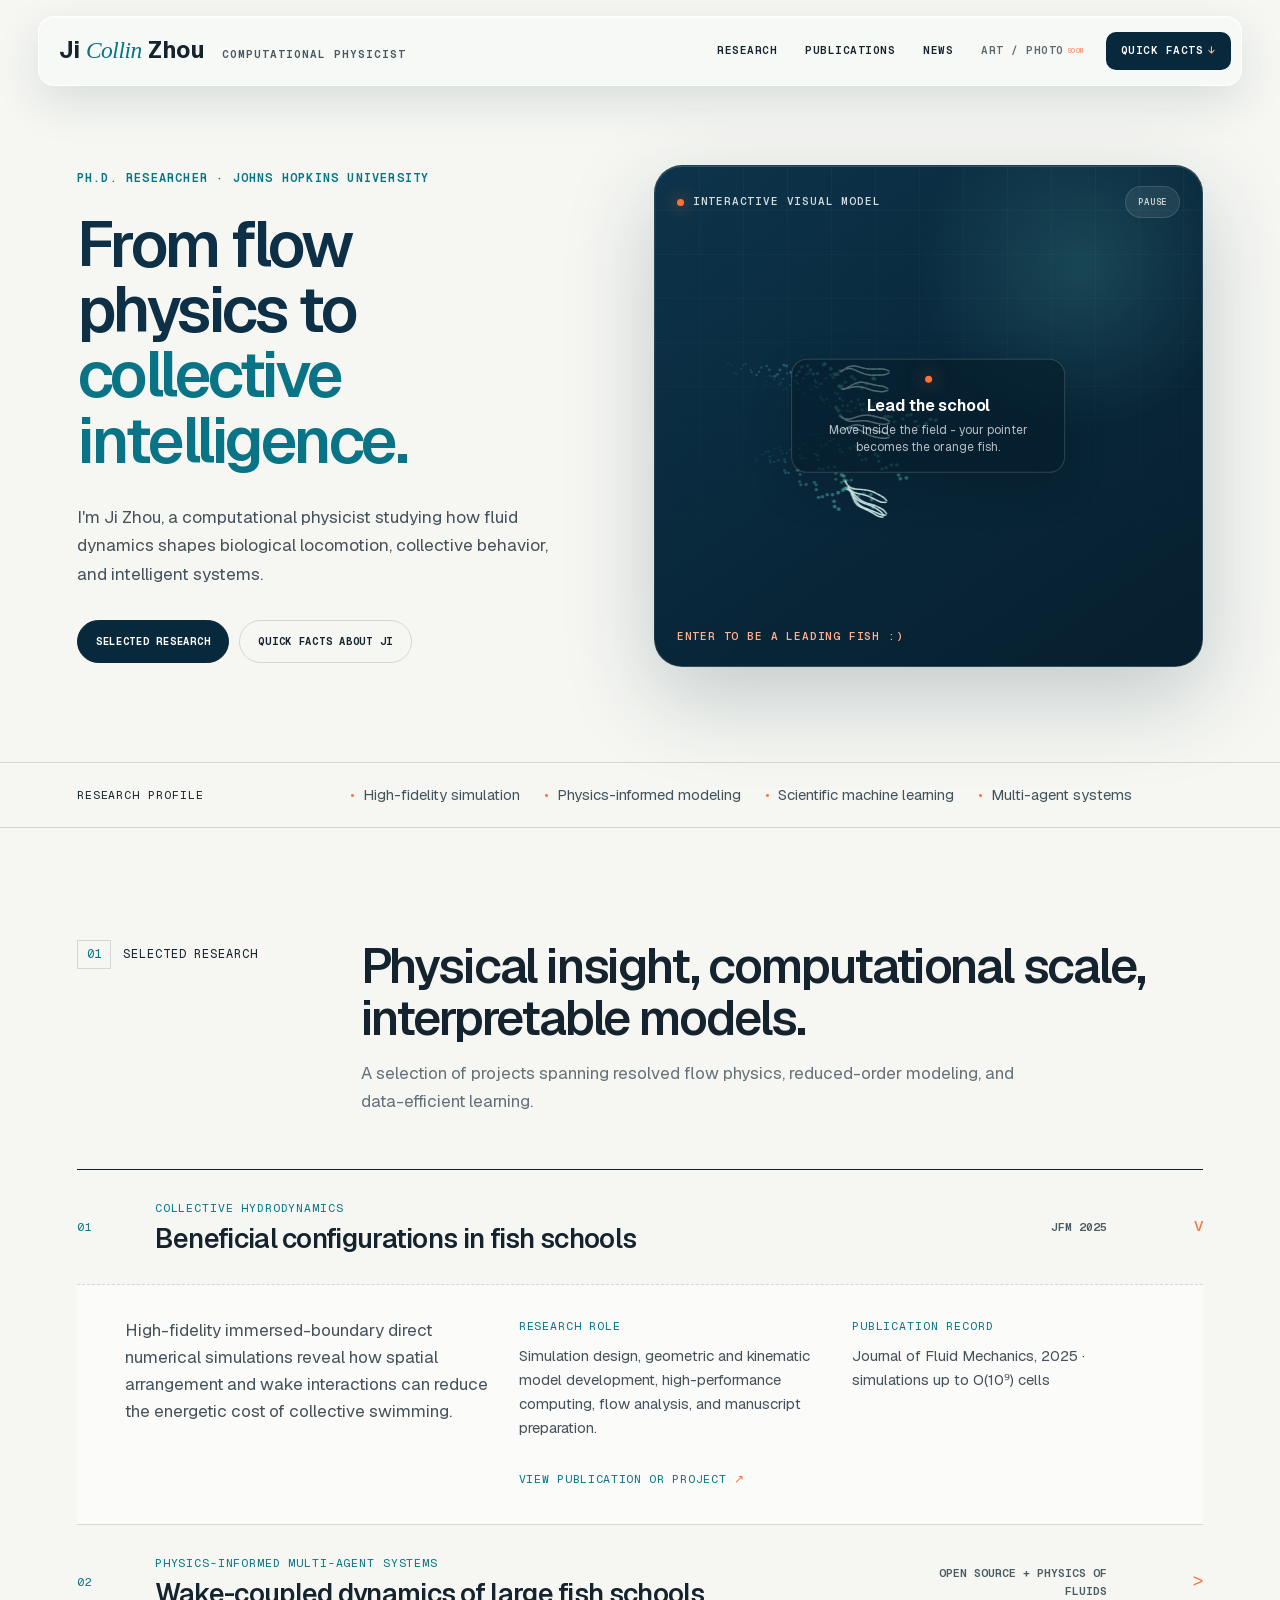
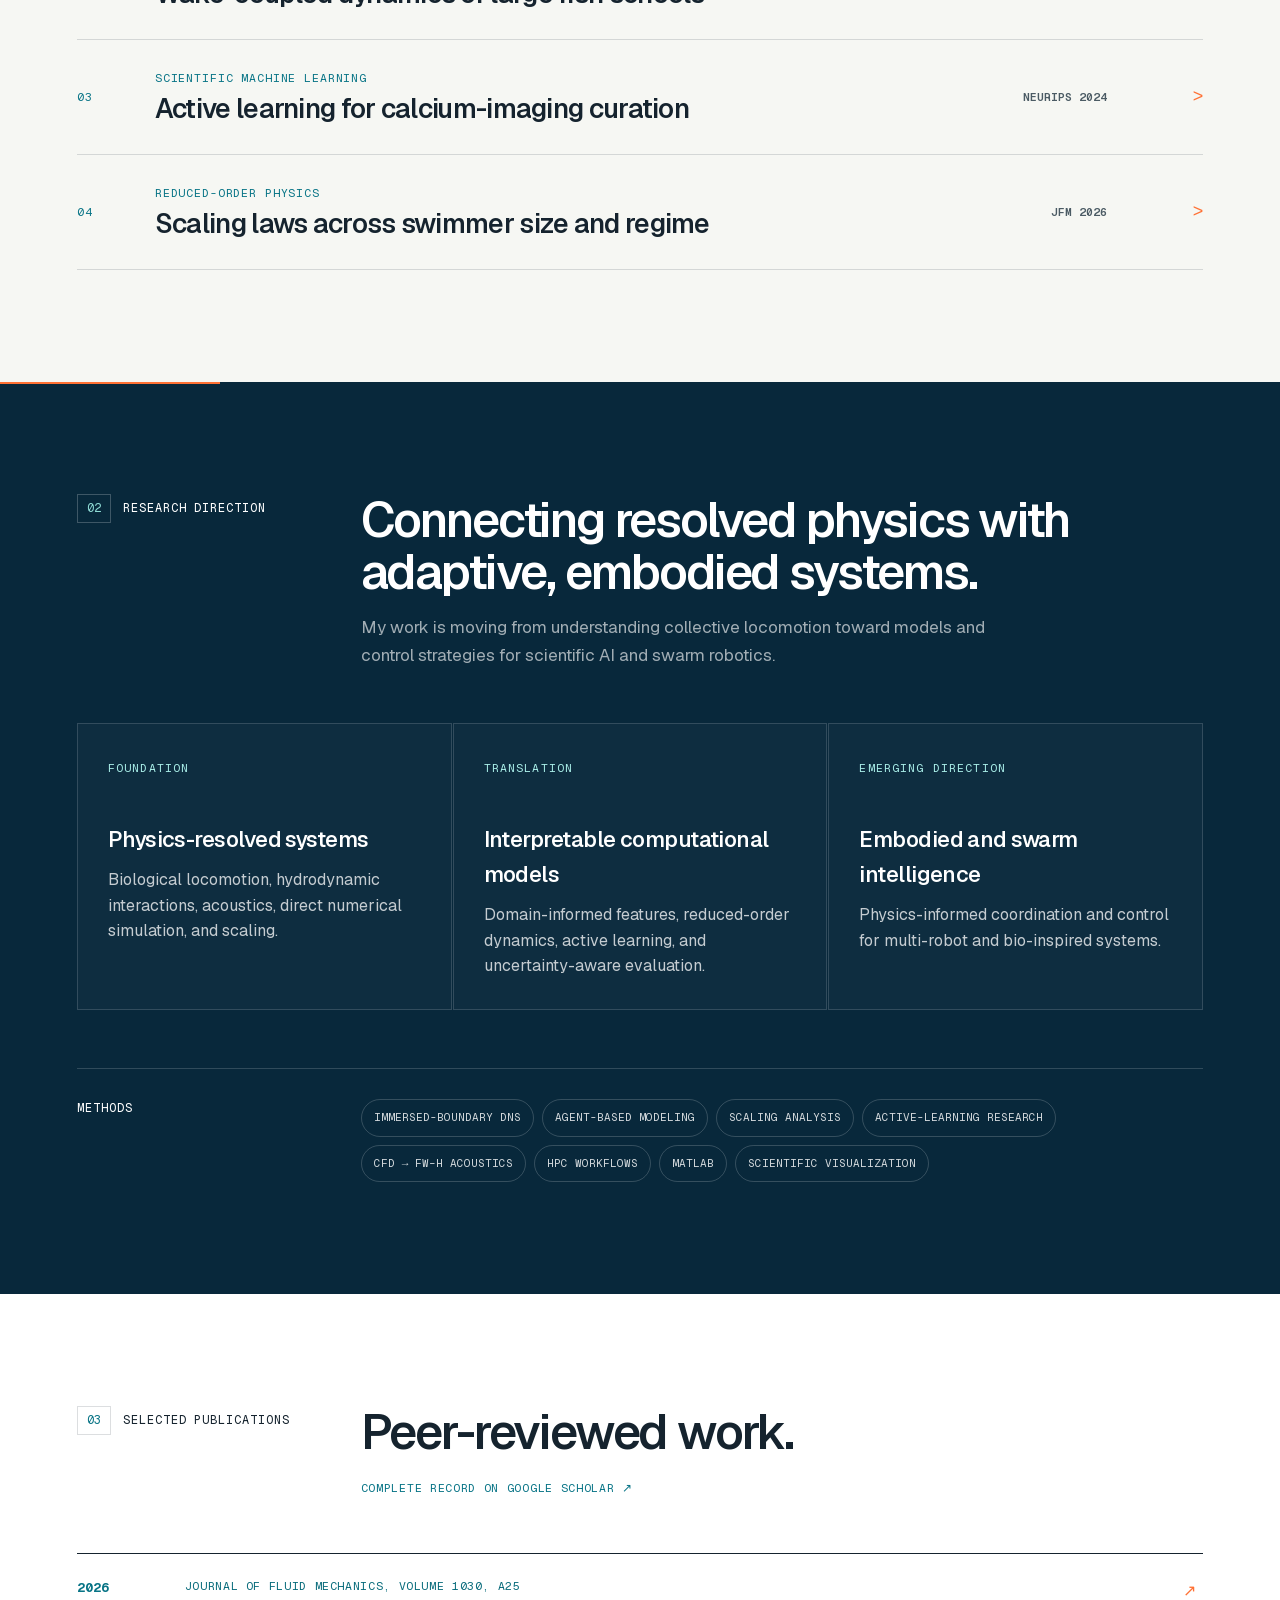
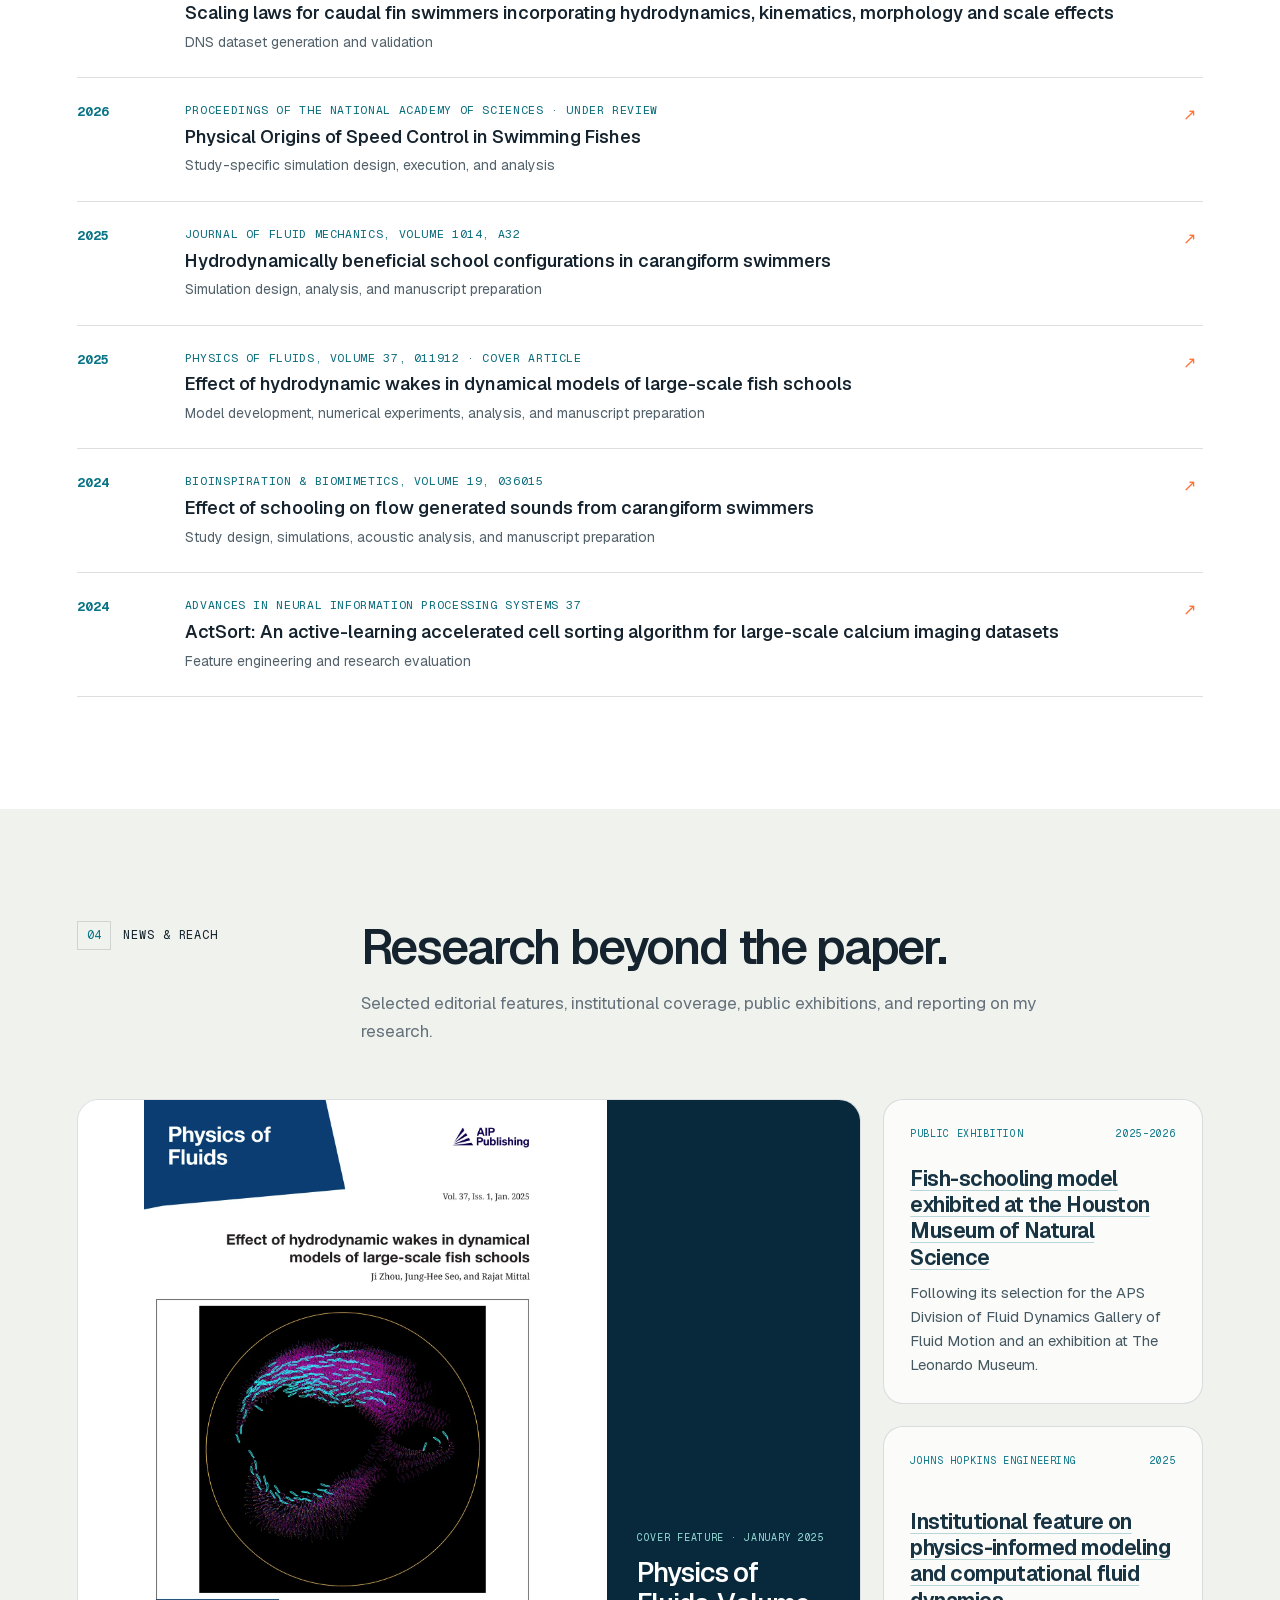
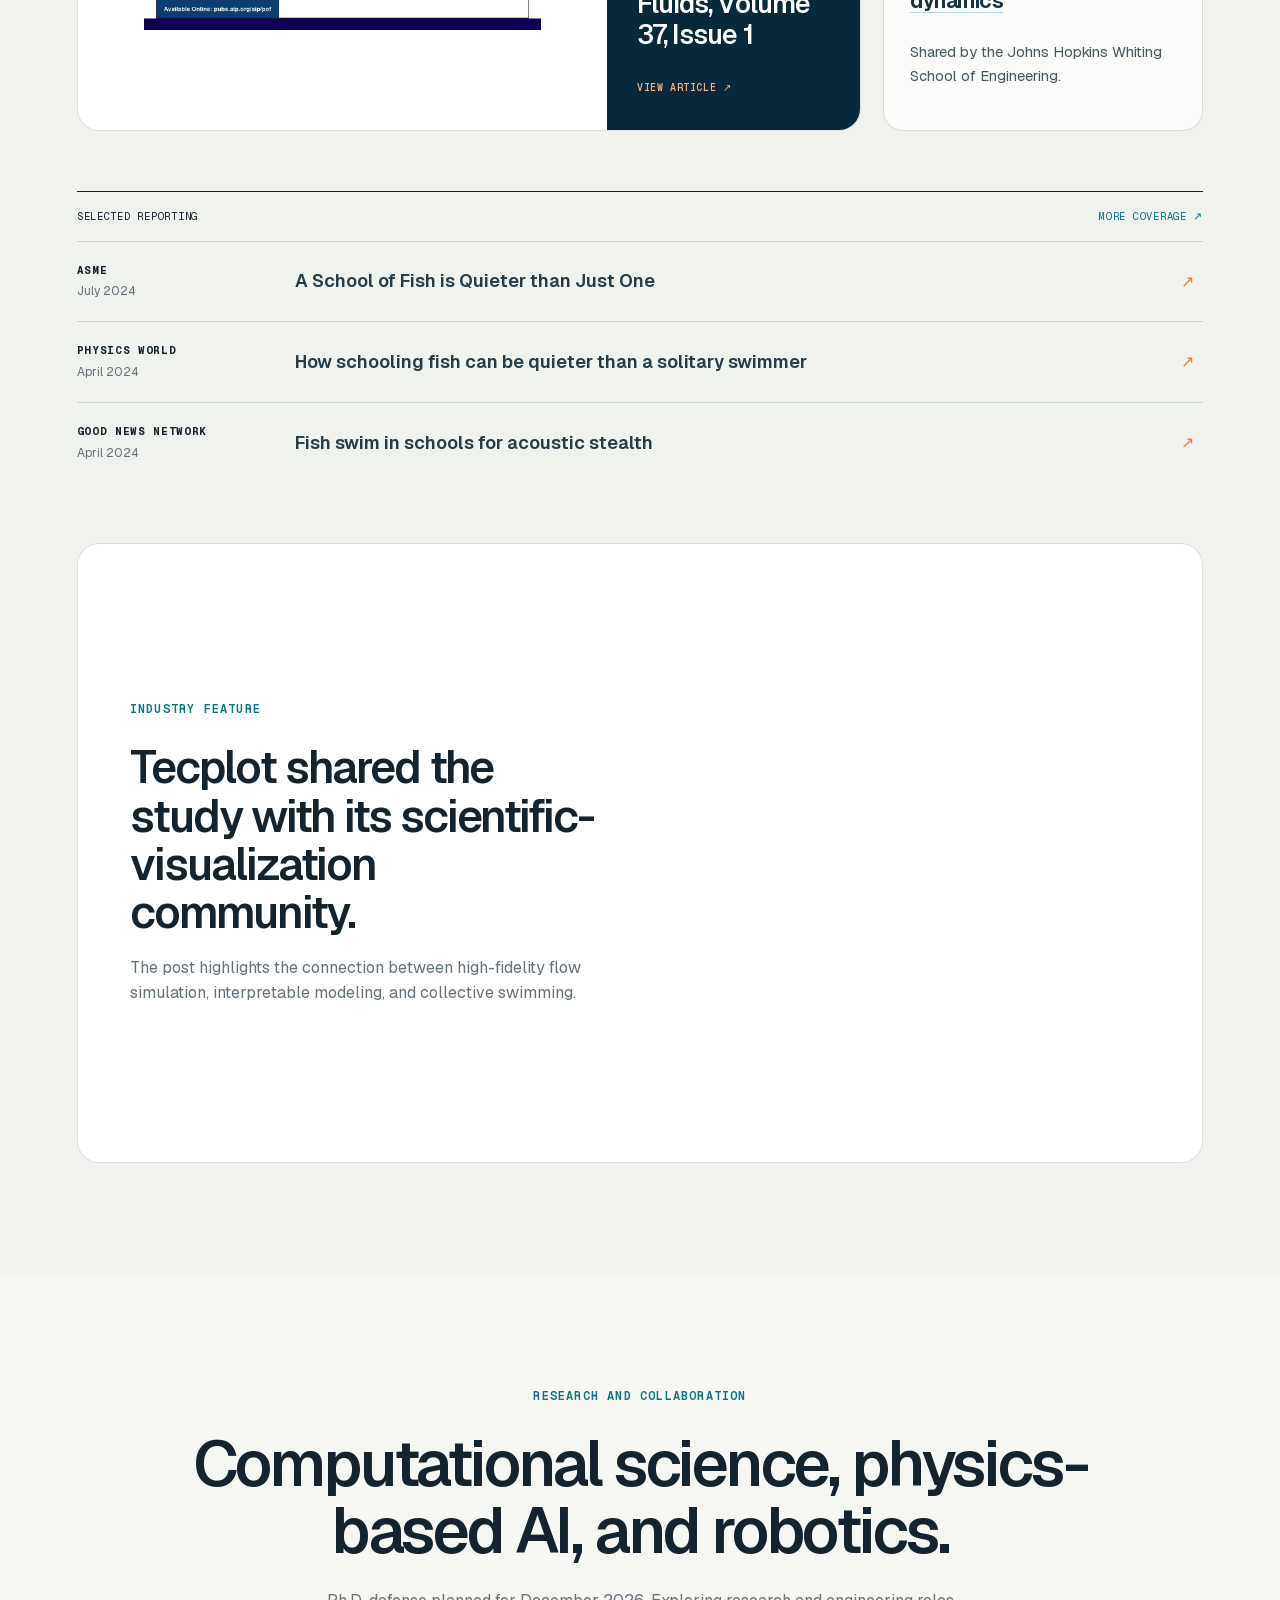
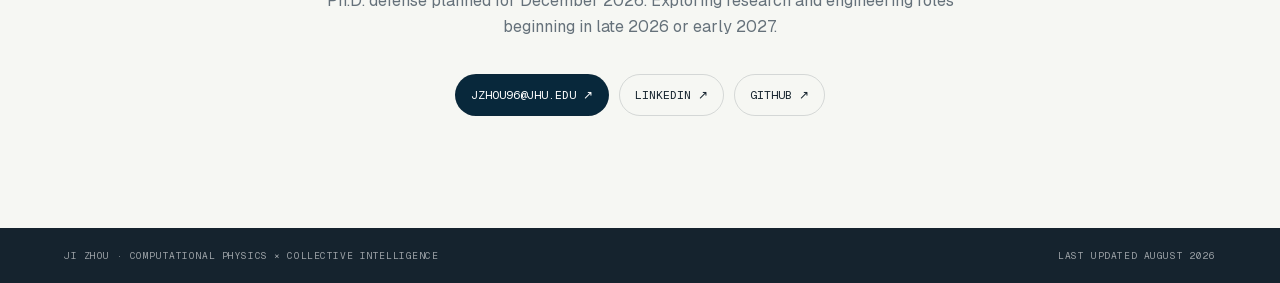
==== index.html @ f9ade31f "Publish static research website" ====
<!DOCTYPE html><html lang="en"><head><meta charSet="utf-8"/><meta name="viewport" content="width=device-width, initial-scale=1"/><link rel="stylesheet" href="/_next/static/css/index.DX-qY9UT.css" data-rsc-css-href="/_next/static/css/index.DX-qY9UT.css" data-precedence="vite-rsc/importer-resources"/><link rel="modulepreload" fetchPriority="low" href="/_next/static/chunks/index-BRrs-k7C.js"/><script src="/_next/static/chunks/rolldown-runtime-C60lm6uB.js" type="module" async=""></script><script src="/_next/static/chunks/framework-BaE7mD_r.js" type="module" async=""></script><script src="/_next/static/chunks/app-elements-Drg5O4vw.js" type="module" async=""></script><script src="/_next/static/chunks/hash-D0ldriCF.js" type="module" async=""></script><script src="/_next/static/chunks/record-BdkTR7AP.js" type="module" async=""></script><script src="/_next/static/chunks/app-rsc-cache-busting-Bpzgz-Sd.js" type="module" async=""></script><script src="/_next/static/chunks/app-rsc-render-mode-IDJu5NEE.js" type="module" async=""></script><script src="/_next/static/chunks/headers-CeAbe3am.js" type="module" async=""></script><script src="/_next/static/chunks/protocol-headers-URL33uU5.js" type="module" async=""></script><script src="/_next/static/chunks/deployment-id-DFhHa9wO.js" type="module" async=""></script><script src="/_next/static/chunks/navigation-errors-wvgRKjB-.js" type="module" async=""></script><link rel="modulepreload" href="/_next/static/chunks/layout-segment-context-BF0hE-Zw.js" crossorigin=""/><link rel="modulepreload" href="/_next/static/chunks/QuickFactsPanel-DRiKhYBn.js" crossorigin=""/><link rel="modulepreload" href="/_next/static/chunks/FishSchool-vDiCDMJ4.js" crossorigin=""/><link rel="modulepreload" href="/_next/static/chunks/ResearchProject-CUPWjPgD.js" crossorigin=""/><title>Ji Zhou — Computational Physics &amp; Physics-Based AI</title><meta name="description" content="Ji Zhou is a Johns Hopkins computational physics researcher working across high-fidelity simulation, collective intelligence, scientific AI, and bio-inspired systems."/><meta name="keywords" content="Ji Zhou,computational physics,physics-based AI,scientific machine learning,swarm robotics,collective intelligence,computational fluid dynamics"/><meta name="author" content="Ji Zhou"/><meta property="og:title" content="Ji Zhou — From Flow Physics to Collective Intelligence"/><meta property="og:description" content="High-fidelity simulation, interpretable models, and a path toward physics-based AI and swarm robotics."/><meta property="og:site_name" content="Ji Zhou"/><meta property="og:type" content="website"/><meta name="twitter:card" content="summary"/><meta name="twitter:title" content="Ji Zhou — Computational Physics &amp; Physics-Based AI"/><meta name="twitter:description" content="From flow physics to collective intelligence."/><script>Object.assign(((self[Symbol.for("vinext.navigationRuntime")]??={bootstrap:{routeManifest:null},functions:{}}).bootstrap.rsc??={rsc:[]}),{params:{},nav:{"pathname":"/","searchParams":[]}})</script><link rel="modulepreload" href="/_next/static/chunks/index-BRrs-k7C.js" />
<link rel="preload" href="/_next/static/_vinext_fonts/geist-8ac0455e797f/geist-98bbbccb.woff2" as="font" type="font/woff2" crossorigin />
<link rel="preload" href="/_next/static/_vinext_fonts/geist-mono-00e989178794/geist-mono-013b2f2f.woff2" as="font" type="font/woff2" crossorigin />
<style data-vinext-fonts>/* cyrillic-ext */
@font-face {
  font-family: 'Geist';
  font-style: normal;
  font-weight: 100 900;
  font-display: swap;
  src: url(/_next/static/_vinext_fonts/geist-8ac0455e797f/geist-ff2310f5.woff2) format('woff2');
  unicode-range: U+0460-052F, U+1C80-1C8A, U+20B4, U+2DE0-2DFF, U+A640-A69F, U+FE2E-FE2F;
}
/* cyrillic */
@font-face {
  font-family: 'Geist';
  font-style: normal;
  font-weight: 100 900;
  font-display: swap;
  src: url(/_next/static/_vinext_fonts/geist-8ac0455e797f/geist-875ccdd4.woff2) format('woff2');
  unicode-range: U+0301, U+0400-045F, U+0490-0491, U+04B0-04B1, U+2116;
}
/* vietnamese */
@font-face {
  font-family: 'Geist';
  font-style: normal;
  font-weight: 100 900;
  font-display: swap;
  src: url(/_next/static/_vinext_fonts/geist-8ac0455e797f/geist-52306abf.woff2) format('woff2');
  unicode-range: U+0102-0103, U+0110-0111, U+0128-0129, U+0168-0169, U+01A0-01A1, U+01AF-01B0, U+0300-0301, U+0303-0304, U+0308-0309, U+0323, U+0329, U+1EA0-1EF9, U+20AB;
}
/* latin-ext */
@font-face {
  font-family: 'Geist';
  font-style: normal;
  font-weight: 100 900;
  font-display: swap;
  src: url(/_next/static/_vinext_fonts/geist-8ac0455e797f/geist-001175b1.woff2) format('woff2');
  unicode-range: U+0100-02BA, U+02BD-02C5, U+02C7-02CC, U+02CE-02D7, U+02DD-02FF, U+0304, U+0308, U+0329, U+1D00-1DBF, U+1E00-1E9F, U+1EF2-1EFF, U+2020, U+20A0-20AB, U+20AD-20C0, U+2113, U+2C60-2C7F, U+A720-A7FF;
}
/* latin */
@font-face {
  font-family: 'Geist';
  font-style: normal;
  font-weight: 100 900;
  font-display: swap;
  src: url(/_next/static/_vinext_fonts/geist-8ac0455e797f/geist-98bbbccb.woff2) format('woff2');
  unicode-range: U+0000-00FF, U+0131, U+0152-0153, U+02BB-02BC, U+02C6, U+02DA, U+02DC, U+0304, U+0308, U+0329, U+2000-206F, U+20AC, U+2122, U+2191, U+2193, U+2212, U+2215, U+FEFF, U+FFFD;
}

@font-face {
  font-family: 'Geist Fallback';
  src: local("Arial");
  ascent-override: 95.94%;
  descent-override: 28.16%;
  line-gap-override: 0.00%;
  size-adjust: 104.76%;
}

.__font_geist_1x7d0xu { font-family: 'Geist', 'Geist Fallback'; font-style: normal; }

.__variable_geist_1x7d0xu { --font-sans: 'Geist', 'Geist Fallback'; }

/* cyrillic-ext */
@font-face {
  font-family: 'Geist Mono';
  font-style: normal;
  font-weight: 100 900;
  font-display: swap;
  src: url(/_next/static/_vinext_fonts/geist-mono-00e989178794/geist-mono-f6b33328.woff2) format('woff2');
  unicode-range: U+0460-052F, U+1C80-1C8A, U+20B4, U+2DE0-2DFF, U+A640-A69F, U+FE2E-FE2F;
}
/* cyrillic */
@font-face {
  font-family: 'Geist Mono';
  font-style: normal;
  font-weight: 100 900;
  font-display: swap;
  src: url(/_next/static/_vinext_fonts/geist-mono-00e989178794/geist-mono-44e03052.woff2) format('woff2');
  unicode-range: U+0301, U+0400-045F, U+0490-0491, U+04B0-04B1, U+2116;
}
/* symbols2 */
@font-face {
  font-family: 'Geist Mono';
  font-style: normal;
  font-weight: 100 900;
  font-display: swap;
  src: url(/_next/static/_vinext_fonts/geist-mono-00e989178794/geist-mono-0638449e.woff2) format('woff2');
  unicode-range: U+2000-2001, U+2004-2008, U+200A, U+23B8-23BD, U+2500-259F;
}
/* vietnamese */
@font-face {
  font-family: 'Geist Mono';
  font-style: normal;
  font-weight: 100 900;
  font-display: swap;
  src: url(/_next/static/_vinext_fonts/geist-mono-00e989178794/geist-mono-971fb274.woff2) format('woff2');
  unicode-range: U+0102-0103, U+0110-0111, U+0128-0129, U+0168-0169, U+01A0-01A1, U+01AF-01B0, U+0300-0301, U+0303-0304, U+0308-0309, U+0323, U+0329, U+1EA0-1EF9, U+20AB;
}
/* latin-ext */
@font-face {
  font-family: 'Geist Mono';
  font-style: normal;
  font-weight: 100 900;
  font-display: swap;
  src: url(/_next/static/_vinext_fonts/geist-mono-00e989178794/geist-mono-44745446.woff2) format('woff2');
  unicode-range: U+0100-02BA, U+02BD-02C5, U+02C7-02CC, U+02CE-02D7, U+02DD-02FF, U+0304, U+0308, U+0329, U+1D00-1DBF, U+1E00-1E9F, U+1EF2-1EFF, U+2020, U+20A0-20AB, U+20AD-20C0, U+2113, U+2C60-2C7F, U+A720-A7FF;
}
/* latin */
@font-face {
  font-family: 'Geist Mono';
  font-style: normal;
  font-weight: 100 900;
  font-display: swap;
  src: url(/_next/static/_vinext_fonts/geist-mono-00e989178794/geist-mono-013b2f2f.woff2) format('woff2');
  unicode-range: U+0000-00FF, U+0131, U+0152-0153, U+02BB-02BC, U+02C6, U+02DA, U+02DC, U+0304, U+0308, U+0329, U+2000-206F, U+20AC, U+2122, U+2191, U+2193, U+2212, U+2215, U+FEFF, U+FFFD;
}

@font-face {
  font-family: 'Geist Mono Fallback';
  src: local("Arial");
  ascent-override: 74.67%;
  descent-override: 21.92%;
  line-gap-override: 0.00%;
  size-adjust: 134.59%;
}

.__font_geist_mono_0f4jdpq { font-family: 'Geist Mono', 'Geist Mono Fallback'; font-style: normal; }

.__variable_geist_mono_0f4jdpq { --font-mono: 'Geist Mono', 'Geist Mono Fallback'; }
</style>
</head><body class="__variable_geist_1x7d0xu __variable_geist_mono_0f4jdpq"><script type="application/ld+json">{"@context":"https://schema.org","@type":"Person","name":"Ji Zhou","alternateName":"Collin Zhou","jobTitle":"Computational Physics Researcher","affiliation":{"@type":"Organization","name":"Johns Hopkins University"},"url":"https://jicollinzhou.com","sameAs":["https://scholar.google.com/citations?user=ZHZzN04AAAAJ&hl=en","https://linkedin.com/in/jizhou-fluid","https://github.com/jizhou-github"]}</script><header class="site-header glass"><a class="identity" href="#top" aria-label="Ji Zhou, home"><strong>Ji <em>Collin</em> Zhou</strong><span>Computational physicist</span></a><nav aria-label="Primary navigation"><a href="#research">Research</a><a href="#publications">Publications</a><a href="#news">News</a><button class="art-link" type="button" disabled="" title="Art and photography gallery coming later">Art / Photo <small>Soon</small></button><button class="view-link" type="button" aria-controls="quick-profile">Quick facts <span aria-hidden="true">↓</span></button></nav></header><main id="top" class="main-view"><section class="hero" aria-labelledby="hero-title"><div class="hero-copy"><p class="eyebrow">Ph.D. researcher · Johns Hopkins University</p><h1 id="hero-title">From flow physics to <span>collective intelligence.</span></h1><p class="hero-deck">I&#x27;m Ji Zhou, a computational physicist studying how fluid dynamics shapes biological locomotion, collective behavior, and intelligent systems.</p><div class="hero-actions"><a class="button button-primary" href="#research">Selected research</a><button class="button" type="button" aria-controls="quick-profile">Quick facts about Ji</button></div></div><div class="school-model"><div class="model-bar"><span><i></i> Interactive visual model</span><button type="button" aria-pressed="false">Pause</button></div><div class="model-instruction" aria-hidden="true"><strong>Lead the school</strong><span>Move inside the field - your pointer becomes the orange fish.</span></div><canvas aria-label="A lightweight interactive school of fish. Move the pointer inside the field to become the orange leading fish." role="img"></canvas><div class="model-caption"><span>Enter to be a leading fish :)</span></div></div></section><section class="quick-profile" id="quick-profile" aria-hidden="true"><div class="quick-profile-reveal"><div class="quick-profile-inner"><header class="quick-profile-header"><div><p class="eyebrow">Quick facts about me</p><h2>Ji <span>Collin</span> Zhou</h2><p>Computational physicist working across fluid dynamics, collective behavior, and physics-based AI.</p></div><div class="quick-profile-actions"><a href="/Ji_Collin_Zhou_Research_Profile.pdf" download="">Download PDF</a><button type="button">Share PDF</button><button class="quick-profile-close" type="button" aria-label="Close quick facts">Close</button></div></header><div class="quick-profile-grid"><dl class="quick-profile-facts"><div><dt>Current</dt><dd>Ph.D. Candidate, Mechanical Engineering<br/>Johns Hopkins University</dd></div><div><dt>Defense</dt><dd>Planned December 2026</dd></div><div><dt>Focus</dt><dd>Physics-based AI, collective intelligence, and bio-inspired systems</dd></div><div><dt>Contact</dt><dd><a href="mailto:jzhou96@jhu.edu">jzhou96@jhu.edu</a></dd></div></dl><div class="quick-profile-summary"><p>My research uses high-fidelity simulation and interpretable computational models to study biological locomotion and collective dynamics. I am translating that foundation toward scientific machine learning, embodied intelligence, and swarm robotics.</p><div class="quick-profile-capabilities"><span>Immersed-boundary DNS</span><span>Agent-based systems</span><span>Scientific ML</span><span>HPC workflows</span></div></div></div><div class="quick-profile-work" aria-label="Selected work"><article><time>2026</time><div><small>Journal of Fluid Mechanics</small><strong>Scaling laws for caudal fin swimmers</strong><p>DNS dataset spanning Reynolds numbers 5,000-100,000.</p></div></article><article><time>2025</time><div><small>Journal of Fluid Mechanics</small><strong>Hydrodynamically beneficial school configurations in carangiform swimmers</strong><p>Simulation design, computational analysis, and manuscript preparation.</p></div></article><article><time>2025</time><div><small>Physics of Fluids - cover article</small><strong>Effect of hydrodynamic wakes in dynamical models of large-scale fish schools</strong><p>Wake-coupled model development, numerical experiments, and analysis.</p></div></article><article><time>2024</time><div><small>NeurIPS</small><strong>ActSort: An active-learning accelerated cell sorting algorithm</strong><p>Domain-informed features, data curation, benchmarking, and evaluation.</p></div></article></div></div></div></section><section class="research-context" aria-label="Research profile"><p>Research profile</p><div><span>High-fidelity simulation</span><span>Physics-informed modeling</span><span>Scientific machine learning</span><span>Multi-agent systems</span></div></section><section class="section research" id="research"><div class="section-heading"><div><span class="section-index">01</span><p>Selected research</p></div><div><h2>Physical insight, computational scale, interpretable models.</h2><p>A selection of projects spanning resolved flow physics, reduced-order modeling, and data-efficient learning.</p></div></div><div class="project-list"><article class="project is-open"><button class="project-summary-button" type="button" aria-expanded="true" aria-controls="project-01"><span class="project-index">01</span><span class="project-heading"><small>Collective hydrodynamics</small><strong>Beneficial configurations in fish schools</strong></span><span class="project-label">JFM 2025</span><span class="project-toggle" aria-hidden="true"><i class="toggle-closed">&gt;</i><i class="toggle-open">v</i></span></button><div class="project-detail-shell" id="project-01" aria-hidden="false"><div><div class="project-detail"><p class="project-summary">High-fidelity immersed-boundary direct numerical simulations reveal how spatial arrangement and wake interactions can reduce the energetic cost of collective swimming.</p><div><small>Research role</small><p>Simulation design, geometric and kinematic model development, high-performance computing, flow analysis, and manuscript preparation.</p></div><div><small>Publication record</small><p>Journal of Fluid Mechanics, 2025 · simulations up to O(10⁹) cells</p></div><a href="https://www.cambridge.org/core/journals/journal-of-fluid-mechanics/article/hydrodynamically-beneficial-school-configurations-in-carangiform-swimmers-insights-from-a-flowphysics-informed-model/DED9E58228E191FD7AB9C50BA3077A70" target="_blank" rel="noreferrer">View publication or project <span>↗</span></a></div></div></div></article><article class="project"><button class="project-summary-button" type="button" aria-expanded="false" aria-controls="project-02"><span class="project-index">02</span><span class="project-heading"><small>Physics-informed multi-agent systems</small><strong>Wake-coupled dynamics of large fish schools</strong></span><span class="project-label">Open source + Physics of Fluids</span><span class="project-toggle" aria-hidden="true"><i class="toggle-closed">&gt;</i><i class="toggle-open">v</i></span></button><div class="project-detail-shell" id="project-02" aria-hidden="true"><div><div class="project-detail"><p class="project-summary">An open-source model combines social interaction rules with computational-fluid-dynamics-derived wake physics to study emergent organization at scale.</p><div><small>Research role</small><p>Model formulation, implementation, numerical experiments, parameter analysis, scientific visualization, and manuscript preparation.</p></div><div><small>Publication record</small><p>Physics of Fluids, 2025 · open-source MATLAB implementation</p></div><a href="https://github.com/jizhou-github/wakeSchool" target="_blank" rel="noreferrer">View publication or project <span>↗</span></a></div></div></div></article><article class="project"><button class="project-summary-button" type="button" aria-expanded="false" aria-controls="project-03"><span class="project-index">03</span><span class="project-heading"><small>Scientific machine learning</small><strong>Active learning for calcium-imaging curation</strong></span><span class="project-label">NeurIPS 2024</span><span class="project-toggle" aria-hidden="true"><i class="toggle-closed">&gt;</i><i class="toggle-open">v</i></span></button><div class="project-detail-shell" id="project-03" aria-hidden="true"><div><div class="project-detail"><p class="project-summary">ActSort directs expert attention to uncertain cell candidates, reducing manual review while retaining reliable large-scale calcium-imaging analysis.</p><div><small>Research role</small><p>Domain-informed feature design, dataset curation, benchmarking, evaluation, and interdisciplinary interpretation.</p></div><div><small>Publication record</small><p>Advances in Neural Information Processing Systems, 2024</p></div><a href="https://proceedings.neurips.cc/paper_files/paper/2024/hash/90080022263cddafddd4a0726f1fb186-Abstract-Conference.html" target="_blank" rel="noreferrer">View publication or project <span>↗</span></a></div></div></div></article><article class="project"><button class="project-summary-button" type="button" aria-expanded="false" aria-controls="project-04"><span class="project-index">04</span><span class="project-heading"><small>Reduced-order physics</small><strong>Scaling laws across swimmer size and regime</strong></span><span class="project-label">JFM 2026</span><span class="project-toggle" aria-hidden="true"><i class="toggle-closed">&gt;</i><i class="toggle-open">v</i></span></button><div class="project-detail-shell" id="project-04" aria-hidden="true"><div><div class="project-detail"><p class="project-summary">A parametric direct-numerical-simulation dataset connects hydrodynamics, kinematics, morphology, and scale to swimming performance.</p><div><small>Research role</small><p>Dataset generation, high-performance simulation campaigns, and validation of compact relations for thrust, power, efficiency, and speed.</p></div><div><small>Publication record</small><p>Journal of Fluid Mechanics, 2026 · Reynolds number 5,000–100,000</p></div><a href="https://arxiv.org/abs/2507.11665" target="_blank" rel="noreferrer">View publication or project <span>↗</span></a></div></div></div></article></div></section><section class="section direction" id="direction"><div class="section-heading light"><div><span class="section-index">02</span><p>Research direction</p></div><div><h2>Connecting resolved physics with adaptive, embodied systems.</h2><p>My work is moving from understanding collective locomotion toward models and control strategies for scientific AI and swarm robotics.</p></div></div><div class="trajectory" aria-label="Research trajectory"><article><span>FOUNDATION</span><h3>Physics-resolved systems</h3><p>Biological locomotion, hydrodynamic interactions, acoustics, direct numerical simulation, and scaling.</p></article><article><span>TRANSLATION</span><h3>Interpretable computational models</h3><p>Domain-informed features, reduced-order dynamics, active learning, and uncertainty-aware evaluation.</p></article><article><span>EMERGING DIRECTION</span><h3>Embodied and swarm intelligence</h3><p>Physics-informed coordination and control for multi-robot and bio-inspired systems.</p></article></div><div class="methods"><p>Methods</p><div><span>Immersed-boundary DNS</span><span>Agent-based modeling</span><span>Scaling analysis</span><span>Active-learning research</span><span>CFD → FW–H acoustics</span><span>HPC workflows</span><span>MATLAB</span><span>Scientific visualization</span></div></div></section><section class="section publications" id="publications"><div class="section-heading"><div><span class="section-index">03</span><p>Selected publications</p></div><div><h2>Peer-reviewed work.</h2><a class="text-link" href="https://scholar.google.com/citations?user=ZHZzN04AAAAJ&amp;hl=en" target="_blank" rel="noreferrer">Complete record on Google Scholar ↗</a></div></div><div class="publication-list"><a href="https://arxiv.org/abs/2507.11665" target="_blank" rel="noreferrer" class="publication-row"><strong>2026</strong><span><small>Journal of Fluid Mechanics, Volume 1030, A25</small><b>Scaling laws for caudal fin swimmers incorporating hydrodynamics, kinematics, morphology and scale effects</b><em>DNS dataset generation and validation</em></span><i>↗</i></a><a href="https://scholar.google.com/citations?user=ZHZzN04AAAAJ&amp;hl=en" target="_blank" rel="noreferrer" class="publication-row"><strong>2026</strong><span><small>Proceedings of the National Academy of Sciences · under review</small><b>Physical Origins of Speed Control in Swimming Fishes</b><em>Study-specific simulation design, execution, and analysis</em></span><i>↗</i></a><a href="https://www.cambridge.org/core/journals/journal-of-fluid-mechanics/article/hydrodynamically-beneficial-school-configurations-in-carangiform-swimmers-insights-from-a-flowphysics-informed-model/DED9E58228E191FD7AB9C50BA3077A70" target="_blank" rel="noreferrer" class="publication-row"><strong>2025</strong><span><small>Journal of Fluid Mechanics, Volume 1014, A32</small><b>Hydrodynamically beneficial school configurations in carangiform swimmers</b><em>Simulation design, analysis, and manuscript preparation</em></span><i>↗</i></a><a href="https://doi.org/10.1063/5.0250013" target="_blank" rel="noreferrer" class="publication-row"><strong>2025</strong><span><small>Physics of Fluids, Volume 37, 011912 · cover article</small><b>Effect of hydrodynamic wakes in dynamical models of large-scale fish schools</b><em>Model development, numerical experiments, analysis, and manuscript preparation</em></span><i>↗</i></a><a href="https://iopscience.iop.org/article/10.1088/1748-3190/ad3a4e" target="_blank" rel="noreferrer" class="publication-row"><strong>2024</strong><span><small>Bioinspiration &amp; Biomimetics, Volume 19, 036015</small><b>Effect of schooling on flow generated sounds from carangiform swimmers</b><em>Study design, simulations, acoustic analysis, and manuscript preparation</em></span><i>↗</i></a><a href="https://proceedings.neurips.cc/paper_files/paper/2024/hash/90080022263cddafddd4a0726f1fb186-Abstract-Conference.html" target="_blank" rel="noreferrer" class="publication-row"><strong>2024</strong><span><small>Advances in Neural Information Processing Systems 37</small><b>ActSort: An active-learning accelerated cell sorting algorithm for large-scale calcium imaging datasets</b><em>Feature engineering and research evaluation</em></span><i>↗</i></a></div></section><section class="section news" id="news"><div class="section-heading"><div><span class="section-index">04</span><p>News &amp; reach</p></div><div><h2>Research beyond the paper.</h2><p>Selected editorial features, institutional coverage, public exhibitions, and reporting on my research.</p></div></div><div class="news-grid"><a class="cover-feature" href="https://doi.org/10.1063/5.0250013" target="_blank" rel="noreferrer"><img src="/pof-cover-2025.webp" alt="Physics of Fluids January 2025 cover featuring Ji Zhou&#x27;s fish-schooling model" loading="lazy"/><span><small>Cover feature · January 2025</small><strong>Physics of Fluids, Volume 37, Issue 1</strong><b>View article ↗</b></span></a><div class="news-stories"><a href="https://www.linkedin.com/posts/jizhou-fluid_im-happy-to-share-a-small-milestone-from-activity-7399655023321849856-MBOy" target="_blank" rel="noreferrer"><span>Public exhibition</span><time>2025–2026</time><h3>Fish-schooling model exhibited at the Houston Museum of Natural Science</h3><p>Following its selection for the APS Division of Fluid Dynamics Gallery of Fluid Motion and an exhibition at The Leonardo Museum.</p></a><a href="https://www.linkedin.com/posts/johns-hopkins-whiting-school-of-engineering_geometricdeeplearning-computationalfluiddynamics-ugcPost-7393757505010700288-PQYP" target="_blank" rel="noreferrer"><span>Johns Hopkins Engineering</span><time>2025</time><h3>Institutional feature on physics-informed modeling and computational fluid dynamics</h3><p>Shared by the Johns Hopkins Whiting School of Engineering.</p></a></div></div><div class="coverage-list" aria-label="Selected press coverage"><div class="coverage-label"><span>Selected reporting</span><a href="https://iop.altmetric.com/details/161775049/news" target="_blank" rel="noreferrer">More coverage ↗</a></div><a href="https://www.asme.org/topics-resources/content/a-school-of-fish-is-quieter-than-just-one" target="_blank" rel="noreferrer"><span><b>ASME</b><time>July 2024</time></span><strong>A School of Fish is Quieter than Just One</strong><i>↗</i></a><a href="https://physicsworld.com/a/how-schooling-fish-can-be-quieter-than-a-solitary-swimmer/" target="_blank" rel="noreferrer"><span><b>Physics World</b><time>April 2024</time></span><strong>How schooling fish can be quieter than a solitary swimmer</strong><i>↗</i></a><a href="https://www.goodnewsnetwork.org/fish-swim-in-schools-for-stealth-as-100-fish-make-less-noise-than-an-individual-swimming-alone/" target="_blank" rel="noreferrer"><span><b>Good News Network</b><time>April 2024</time></span><strong>Fish swim in schools for acoustic stealth</strong><i>↗</i></a></div><div class="social-feature"><div><p class="eyebrow">Industry feature</p><h3>Tecplot shared the study with its scientific-visualization community.</h3><p>The post highlights the connection between high-fidelity flow simulation, interpretable modeling, and collective swimming.</p></div><iframe src="https://www.linkedin.com/embed/feed/update/urn:li:ugcPost:7445941891621351425?collapsed=1" height="542" width="504" frameBorder="0" allowFullScreen="" loading="lazy" title="Tecplot LinkedIn feature of Ji Zhou&#x27;s fish-schooling research"></iframe></div></section><section class="contact" id="contact"><p class="eyebrow">Research and collaboration</p><h2>Computational science, physics-based AI, and robotics.</h2><p>Ph.D. defense planned for December 2026. Exploring research and engineering roles beginning in late 2026 or early 2027.</p><div class="contact-links"><a href="mailto:jzhou96@jhu.edu">jzhou96@jhu.edu ↗</a><a href="https://linkedin.com/in/jizhou-fluid" target="_blank" rel="noreferrer">LinkedIn ↗</a><a href="https://github.com/jizhou-github" target="_blank" rel="noreferrer">GitHub ↗</a></div></section></main><footer><p>Ji Zhou · Computational Physics × Collective Intelligence</p><p>Last updated August 2026</p></footer><script type="module" src="/_next/static/chunks/index-BRrs-k7C.js" id="_R_" async=""></script><script>((self[Symbol.for("vinext.navigationRuntime")]??={bootstrap:{routeManifest:null},functions:{}}).bootstrap.rsc??={rsc:[]}).rsc.push("2:I[\"8c0f216c4604\",[],\"Children\",1]\n")</script><script>((self[Symbol.for("vinext.navigationRuntime")]??={bootstrap:{routeManifest:null},functions:{}}).bootstrap.rsc??={rsc:[]}).rsc.push("3:I[\"593f344dc510\",[],\"GlobalErrorBoundary\",1]\n")</script><script>((self[Symbol.for("vinext.navigationRuntime")]??={bootstrap:{routeManifest:null},functions:{}}).bootstrap.rsc??={rsc:[]}).rsc.push("4:I[\"0b874ad30386\",[],\"default\",1]\n")</script><script>((self[Symbol.for("vinext.navigationRuntime")]??={bootstrap:{routeManifest:null},functions:{}}).bootstrap.rsc??={rsc:[]}).rsc.push("5:I[\"593f344dc510\",[],\"ErrorBoundary\",1]\n")</script><script>((self[Symbol.for("vinext.navigationRuntime")]??={bootstrap:{routeManifest:null},functions:{}}).bootstrap.rsc??={rsc:[]}).rsc.push("6:I[\"15c18cfaeeff\",[],\"LayoutSegmentProvider\",1]\n")</script><script>((self[Symbol.for("vinext.navigationRuntime")]??={bootstrap:{routeManifest:null},functions:{}}).bootstrap.rsc??={rsc:[]}).rsc.push("7:I[\"8c0f216c4604\",[],\"Slot\",1]\n")</script><script>((self[Symbol.for("vinext.navigationRuntime")]??={bootstrap:{routeManifest:null},functions:{}}).bootstrap.rsc??={rsc:[]}).rsc.push("8:I[\"9276801271d6\",[],\"AppRouterScrollTarget\",1]\n")</script><script>((self[Symbol.for("vinext.navigationRuntime")]??={bootstrap:{routeManifest:null},functions:{}}).bootstrap.rsc??={rsc:[]}).rsc.push("9:I[\"593f344dc510\",[],\"RedirectBoundary\",1]\n")</script><script>((self[Symbol.for("vinext.navigationRuntime")]??={bootstrap:{routeManifest:null},functions:{}}).bootstrap.rsc??={rsc:[]}).rsc.push(":HL[\"/_next/static/css/index.DX-qY9UT.css\",\"style\"     ]\n")</script><script>((self[Symbol.for("vinext.navigationRuntime")]??={bootstrap:{routeManifest:null},functions:{}}).bootstrap.rsc??={rsc:[]}).rsc.push("0:{\"__route\":\"route:/\",\"__interceptionContext\":null,\"__layoutIds\":[\"layout:/\"],\"__rootLayout\":\"/\",\"__sourcePage\":\"/page\",\"page:/\":\"$L1\",\"layout:/\":[[[[\"$\",\"link\",\"css:/_next/static/css/index.DX-qY9UT.css\",{\"rel\":\"stylesheet\",\"precedence\":\"vite-rsc/importer-resources\",\"href\":\"/_next/static/css/index.DX-qY9UT.css\",\"data-rsc-css-href\":\"/_next/static/css/index.DX-qY9UT.css\"}],\"$undefined\"],[\"$\",\"html\",null,{\"lang\":\"en\",\"children\":[\"$\",\"body\",null,{\"className\":\"__variable_geist_1x7d0xu __variable_geist_mono_0f4jdpq\",\"children\":[\"$\",\"$L2\",null,{}]}]}]],null],\"route:/\":[[[\"$\",\"meta\",null,{\"charSet\":\"utf-8\"}],[[\"$\",\"title\",\"0\",{\"children\":\"Ji Zhou — Computational Physics \u0026 Physics-Based AI\"}],[\"$\",\"meta\",\"1\",{\"name\":\"description\",\"content\":\"Ji Zhou is a Johns Hopkins computational physics researcher working across high-fidelity simulation, collective intelligence, scientific AI, and bio-inspired systems.\"}],[\"$\",\"meta\",\"2\",{\"name\":\"keywords\",\"content\":\"Ji Zhou,computational physics,physics-based AI,scientific machine learning,swarm robotics,collective intelligence,computational fluid dynamics\"}],[\"$\",\"meta\",\"3\",{\"name\":\"author\",\"content\":\"Ji Zhou\"}],[\"$\",\"meta\",\"4\",{\"property\":\"og:title\",\"content\":\"Ji Zhou — From Flow Physics to Collective Intelligence\"}],[\"$\",\"meta\",\"5\",{\"property\":\"og:description\",\"content\":\"High-fidelity simulation, interpretable models, and a path toward physics-based AI and swarm robotics.\"}],[\"$\",\"meta\",\"6\",{\"property\":\"og:site_name\",\"content\":\"Ji Zhou\"}],[\"$\",\"meta\",\"7\",{\"property\":\"og:type\",\"content\":\"website\"}],[\"$\",\"meta\",\"8\",{\"name\":\"twitter:card\",\"content\":\"summary\"}],[\"$\",\"meta\",\"9\",{\"name\":\"twitter:title\",\"content\":\"Ji Zhou — Computational Physics \u0026 Physics-Based AI\"}],[\"$\",\"meta\",\"10\",{\"name\":\"twitter:description\",\"content\":\"From flow physics to collective intelligence.\"}]],[[\"$\",\"meta\",\"0\",{\"name\":\"viewport\",\"content\":\"width=device-width, initial-scale=1\"}]]],[\"$\",\"$L3\",null,{\"fallback\":\"$4\",\"children\":[\"$\",\"$L5\",null,{\"fallback\":\"$4\",\"children\":[\"$\",\"$L6\",null,{\"providerId\":\"layout:/\",\"segmentMap\":{\"children\":[]},\"children\":[\"$\",\"$L7\",null,{\"id\":\"layout:/\",\"parallelSlots\":\"$undefined\",\"children\":[\"$\",\"$L8\",null,{\"children\":[\"$\",\"$L9\",null,{\"children\":[[\"$\",\"$L6\",null,{\"providerId\":\"page:/\",\"segmentMap\":{\"children\":[\"__PAGE__\"]},\"children\":[\"$\",\"$L7\",null,{\"id\":\"page:/\"}]}],null]}]}]}]}]}]}],null,null],\"__layoutFlags\":{\"layout:/\":\"s\"},\"__artifactCompatibility\":{\"schemaVersion\":1,\"graphVersion\":\"app-route-graph:1177fd80f83fa7b0\",\"deploymentVersion\":\"b680e63a-4b59-4e96-8457-428cd251a85d\",\"appElementsSchemaVersion\":1,\"rscPayloadSchemaVersion\":1,\"rootBoundaryId\":\"/\",\"renderEpoch\":null},\"__renderObservation\":{\"schemaVersion\":1,\"output\":{\"kind\":\"app-rsc\",\"mountedSlotsFingerprint\":null,\"renderEpoch\":null,\"rootBoundaryId\":\"/\",\"routeId\":\"route:/\"},\"completeness\":\"partial\",\"boundaryOutcome\":{\"kind\":\"unknown\"},\"requestApis\":[{\"kind\":\"connection\",\"status\":\"unknown\"},{\"kind\":\"cookies\",\"status\":\"unknown\"},{\"kind\":\"draftMode\",\"status\":\"unknown\"},{\"kind\":\"headers\",\"status\":\"unknown\"},{\"kind\":\"params\",\"status\":\"unknown\"},{\"kind\":\"searchParams\",\"status\":\"unknown\"}],\"dynamicFetches\":[],\"cacheTags\":[\"/\",\"_N_T_/\",\"_N_T_/index\",\"_N_T_/layout\",\"_N_T_/page\"],\"pathTags\":[\"/\"],\"cacheability\":\"unknown\",\"downgrade\":{\"target\":\"freshRender\",\"reasons\":[{\"code\":\"CP_DOWNGRADE_CACHEABILITY_UNKNOWN\",\"target\":\"freshRender\"},{\"code\":\"CP_DOWNGRADE_INCOMPLETE_OBSERVATION\",\"completeness\":\"partial\",\"target\":\"freshRender\"},{\"code\":\"CP_DOWNGRADE_UNKNOWN_REQUEST_API\",\"requestApi\":\"connection\",\"target\":\"freshRender\"},{\"code\":\"CP_DOWNGRADE_UNKNOWN_REQUEST_API\",\"requestApi\":\"cookies\",\"target\":\"freshRender\"},{\"code\":\"CP_DOWNGRADE_UNKNOWN_REQUEST_API\",\"requestApi\":\"draftMode\",\"target\":\"freshRender\"},{\"code\":\"CP_DOWNGRADE_UNKNOWN_REQUEST_API\",\"requestApi\":\"headers\",\"target\":\"freshRender\"},{\"code\":\"CP_DOWNGRADE_UNKNOWN_REQUEST_API\",\"requestApi\":\"params\",\"target\":\"freshRender\"},{\"code\":\"CP_DOWNGRADE_UNKNOWN_REQUEST_API\",\"requestApi\":\"searchParams\",\"target\":\"freshRender\"}],\"fallback\":{\"kind\":\"breakerFallback\",\"code\":\"CP_PRIVATE_DYNAMIC_DOWNGRADE\",\"mode\":\"renderFresh\",\"scope\":\"affectedOutput\",\"fields\":{\"reasonCodes\":[\"CP_DOWNGRADE_CACHEABILITY_UNKNOWN\",\"CP_DOWNGRADE_INCOMPLETE_OBSERVATION\",\"CP_DOWNGRADE_UNKNOWN_REQUEST_API\",\"CP_DOWNGRADE_UNKNOWN_REQUEST_API\",\"CP_DOWNGRADE_UNKNOWN_REQUEST_API\",\"CP_DOWNGRADE_UNKNOWN_REQUEST_API\",\"CP_DOWNGRADE_UNKNOWN_REQUEST_API\",\"CP_DOWNGRADE_UNKNOWN_REQUEST_API\"],\"target\":\"freshRender\"}},\"isPublicCacheCandidate\":false}}}\n")</script><script>((self[Symbol.for("vinext.navigationRuntime")]??={bootstrap:{routeManifest:null},functions:{}}).bootstrap.rsc??={rsc:[]}).rsc.push("a:I[\"975a2aa4a55e\",[],\"QuickFactsToggle\",1]\n")</script><script>((self[Symbol.for("vinext.navigationRuntime")]??={bootstrap:{routeManifest:null},functions:{}}).bootstrap.rsc??={rsc:[]}).rsc.push("b:I[\"bee30ad714d4\",[],\"default\",1]\n")</script><script>((self[Symbol.for("vinext.navigationRuntime")]??={bootstrap:{routeManifest:null},functions:{}}).bootstrap.rsc??={rsc:[]}).rsc.push("c:I[\"975a2aa4a55e\",[],\"default\",1]\n")</script><script>((self[Symbol.for("vinext.navigationRuntime")]??={bootstrap:{routeManifest:null},functions:{}}).bootstrap.rsc??={rsc:[]}).rsc.push("d:I[\"0e83fa2d62ee\",[],\"default\",1]\n")</script><script>((self[Symbol.for("vinext.navigationRuntime")]??={bootstrap:{routeManifest:null},functions:{}}).bootstrap.rsc??={rsc:[]}).rsc.push("1:[[\"$\",\"script\",null,{\"type\":\"application/ld+json\",\"dangerouslySetInnerHTML\":{\"__html\":\"{\\\"@context\\\":\\\"https://schema.org\\\",\\\"@type\\\":\\\"Person\\\",\\\"name\\\":\\\"Ji Zhou\\\",\\\"alternateName\\\":\\\"Collin Zhou\\\",\\\"jobTitle\\\":\\\"Computational Physics Researcher\\\",\\\"affiliation\\\":{\\\"@type\\\":\\\"Organization\\\",\\\"name\\\":\\\"Johns Hopkins University\\\"},\\\"url\\\":\\\"https://jicollinzhou.com\\\",\\\"sameAs\\\":[\\\"https://scholar.google.com/citations?user=ZHZzN04AAAAJ\u0026hl=en\\\",\\\"https://linkedin.com/in/jizhou-fluid\\\",\\\"https://github.com/jizhou-github\\\"]}\"}}],[\"$\",\"header\",null,{\"className\":\"site-header glass\",\"children\":[[\"$\",\"a\",null,{\"className\":\"identity\",\"href\":\"#top\",\"aria-label\":\"Ji Zhou, home\",\"children\":[[\"$\",\"strong\",null,{\"children\":[\"Ji \",[\"$\",\"em\",null,{\"children\":\"Collin\"}],\" Zhou\"]}],[\"$\",\"span\",null,{\"children\":\"Computational physicist\"}]]}],[\"$\",\"nav\",null,{\"aria-label\":\"Primary navigation\",\"children\":[[\"$\",\"a\",null,{\"href\":\"#research\",\"children\":\"Research\"}],[\"$\",\"a\",null,{\"href\":\"#publications\",\"children\":\"Publications\"}],[\"$\",\"a\",null,{\"href\":\"#news\",\"children\":\"News\"}],[\"$\",\"button\",null,{\"className\":\"art-link\",\"type\":\"button\",\"disabled\":true,\"title\":\"Art and photography gallery coming later\",\"children\":[\"Art / Photo \",[\"$\",\"small\",null,{\"children\":\"Soon\"}]]}],[\"$\",\"$La\",null,{\"className\":\"view-link\",\"children\":[\"Quick facts \",[\"$\",\"span\",null,{\"aria-hidden\":\"true\",\"children\":\"↓\"}]]}]]}]]}],[\"$\",\"main\",null,{\"id\":\"top\",\"className\":\"main-view\",\"children\":[[\"$\",\"section\",null,{\"className\":\"hero\",\"aria-labelledby\":\"hero-title\",\"children\":[[\"$\",\"div\",null,{\"className\":\"hero-copy\",\"children\":[[\"$\",\"p\",null,{\"className\":\"eyebrow\",\"children\":\"Ph.D. researcher · Johns Hopkins University\"}],[\"$\",\"h1\",null,{\"id\":\"hero-title\",\"children\":[\"From flow physics to \",[\"$\",\"span\",null,{\"children\":\"collective intelligence.\"}]]}],[\"$\",\"p\",null,{\"className\":\"hero-deck\",\"children\":\"I'm Ji Zhou, a computational physicist studying how fluid dynamics shapes biological locomotion, collective behavior, and intelligent systems.\"}],[\"$\",\"div\",null,{\"className\":\"hero-actions\",\"children\":[[\"$\",\"a\",null,{\"className\":\"button button-primary\",\"href\":\"#research\",\"children\":\"Selected research\"}],[\"$\",\"$La\",null,{\"className\":\"button\",\"children\":\"Quick facts about Ji\"}]]}]]}],[\"$\",\"$Lb\",null,{}]]}],[\"$\",\"$Lc\",null,{}],[\"$\",\"section\",null,{\"className\":\"research-context\",\"aria-label\":\"Research profile\",\"children\":[[\"$\",\"p\",null,{\"children\":\"Research profile\"}],[\"$\",\"div\",null,{\"children\":[[\"$\",\"span\",null,{\"children\":\"High-fidelity simulation\"}],[\"$\",\"span\",null,{\"children\":\"Physics-informed modeling\"}],[\"$\",\"span\",null,{\"children\":\"Scientific machine learning\"}],[\"$\",\"span\",null,{\"children\":\"Multi-agent systems\"}]]}]]}],[\"$\",\"section\",null,{\"className\":\"section research\",\"id\":\"research\",\"children\":[[\"$\",\"div\",null,{\"className\":\"section-heading\",\"children\":[[\"$\",\"div\",null,{\"children\":[[\"$\",\"span\",null,{\"className\":\"section-index\",\"children\":\"01\"}],[\"$\",\"p\",null,{\"children\":\"Selected research\"}]]}],[\"$\",\"div\",null,{\"children\":[[\"$\",\"h2\",null,{\"children\":\"Physical insight, computational scale, interpretable models.\"}],[\"$\",\"p\",null,{\"children\":\"A selection of projects spanning resolved flow physics, reduced-order modeling, and data-efficient learning.\"}]]}]]}],[\"$\",\"div\",null,{\"className\":\"project-list\",\"children\":[[\"$\",\"$Ld\",\"01\",{\"project\":{\"index\":\"01\",\"field\":\"Collective hydrodynamics\",\"title\":\"Beneficial configurations in fish schools\",\"summary\":\"High-fidelity immersed-boundary direct numerical simulations reveal how spatial arrangement and wake interactions can reduce the energetic cost of collective swimming.\",\"role\":\"Simulation design, geometric and kinematic model development, high-performance computing, flow analysis, and manuscript preparation.\",\"record\":\"Journal of Fluid Mechanics, 2025 · simulations up to O(10⁹) cells\",\"label\":\"JFM 2025\",\"href\":\"https://www.cambridge.org/core/journals/journal-of-fluid-mechanics/article/hydrodynamically-beneficial-school-configurations-in-carangiform-swimmers-insights-from-a-flowphysics-informed-model/DED9E58228E191FD7AB9C50BA3077A70\"},\"initiallyOpen\":true}],[\"$\",\"$Ld\",\"02\",{\"project\":{\"index\":\"02\",\"field\":\"Physics-informed multi-agent systems\",\"title\":\"Wake-coupled dynamics of large fish schools\",\"summary\":\"An open-source model combines social interaction rules with computational-fluid-dynamics-derived wake physics to study emergent organization at scale.\",\"role\":\"Model formulation, implementation, numerical experiments, parameter analysis, scientific visualization, and manuscript preparation.\",\"record\":\"Physics of Fluids, 2025 · open-source MATLAB implementation\",\"label\":\"Open source + Physics of Fluids\",\"href\":\"https://github.com/jizhou-github/wakeSchool\"},\"initiallyOpen\":false}],\"$Le\",\"$Lf\"]}]]}],\"$L10\",\"$L11\",\"$L12\",\"$L13\"]}],\"$L14\"]\n")</script><script>((self[Symbol.for("vinext.navigationRuntime")]??={bootstrap:{routeManifest:null},functions:{}}).bootstrap.rsc??={rsc:[]}).rsc.push("e:[\"$\",\"$Ld\",\"03\",{\"project\":{\"index\":\"03\",\"field\":\"Scientific machine learning\",\"title\":\"Active learning for calcium-imaging curation\",\"summary\":\"ActSort directs expert attention to uncertain cell candidates, reducing manual review while retaining reliable large-scale calcium-imaging analysis.\",\"role\":\"Domain-informed feature design, dataset curation, benchmarking, evaluation, and interdisciplinary interpretation.\",\"record\":\"Advances in Neural Information Processing Systems, 2024\",\"label\":\"NeurIPS 2024\",\"href\":\"https://proceedings.neurips.cc/paper_files/paper/2024/hash/90080022263cddafddd4a0726f1fb186-Abstract-Conference.html\"},\"initiallyOpen\":false}]\n")</script><script>((self[Symbol.for("vinext.navigationRuntime")]??={bootstrap:{routeManifest:null},functions:{}}).bootstrap.rsc??={rsc:[]}).rsc.push("f:[\"$\",\"$Ld\",\"04\",{\"project\":{\"index\":\"04\",\"field\":\"Reduced-order physics\",\"title\":\"Scaling laws across swimmer size and regime\",\"summary\":\"A parametric direct-numerical-simulation dataset connects hydrodynamics, kinematics, morphology, and scale to swimming performance.\",\"role\":\"Dataset generation, high-performance simulation campaigns, and validation of compact relations for thrust, power, efficiency, and speed.\",\"record\":\"Journal of Fluid Mechanics, 2026 · Reynolds number 5,000–100,000\",\"label\":\"JFM 2026\",\"href\":\"https://arxiv.org/abs/2507.11665\"},\"initiallyOpen\":false}]\n")</script><script>((self[Symbol.for("vinext.navigationRuntime")]??={bootstrap:{routeManifest:null},functions:{}}).bootstrap.rsc??={rsc:[]}).rsc.push("10:[\"$\",\"section\",null,{\"className\":\"section direction\",\"id\":\"direction\",\"children\":[[\"$\",\"div\",null,{\"className\":\"section-heading light\",\"children\":[[\"$\",\"div\",null,{\"children\":[[\"$\",\"span\",null,{\"className\":\"section-index\",\"children\":\"02\"}],[\"$\",\"p\",null,{\"children\":\"Research direction\"}]]}],[\"$\",\"div\",null,{\"children\":[[\"$\",\"h2\",null,{\"children\":\"Connecting resolved physics with adaptive, embodied systems.\"}],[\"$\",\"p\",null,{\"children\":\"My work is moving from understanding collective locomotion toward models and control strategies for scientific AI and swarm robotics.\"}]]}]]}],[\"$\",\"div\",null,{\"className\":\"trajectory\",\"aria-label\":\"Research trajectory\",\"children\":[[\"$\",\"article\",null,{\"children\":[[\"$\",\"span\",null,{\"children\":\"FOUNDATION\"}],[\"$\",\"h3\",null,{\"children\":\"Physics-resolved systems\"}],[\"$\",\"p\",null,{\"children\":\"Biological locomotion, hydrodynamic interactions, acoustics, direct numerical simulation, and scaling.\"}]]}],[\"$\",\"article\",null,{\"children\":[[\"$\",\"span\",null,{\"children\":\"TRANSLATION\"}],[\"$\",\"h3\",null,{\"children\":\"Interpretable computational models\"}],[\"$\",\"p\",null,{\"children\":\"Domain-informed features, reduced-order dynamics, active learning, and uncertainty-aware evaluation.\"}]]}],[\"$\",\"article\",null,{\"children\":[[\"$\",\"span\",null,{\"children\":\"EMERGING DIRECTION\"}],[\"$\",\"h3\",null,{\"children\":\"Embodied and swarm intelligence\"}],[\"$\",\"p\",null,{\"children\":\"Physics-informed coordination and control for multi-robot and bio-inspired systems.\"}]]}]]}],[\"$\",\"div\",null,{\"className\":\"methods\",\"children\":[[\"$\",\"p\",null,{\"children\":\"Methods\"}],[\"$\",\"div\",null,{\"children\":[[\"$\",\"span\",null,{\"children\":\"Immersed-boundary DNS\"}],[\"$\",\"span\",null,{\"children\":\"Agent-based modeling\"}],[\"$\",\"span\",null,{\"children\":\"Scaling analysis\"}],[\"$\",\"span\",null,{\"children\":\"Active-learning research\"}],[\"$\",\"span\",null,{\"children\":\"CFD → FW–H acoustics\"}],[\"$\",\"span\",null,{\"children\":\"HPC workflows\"}],[\"$\",\"span\",null,{\"children\":\"MATLAB\"}],[\"$\",\"span\",null,{\"children\":\"Scientific visualization\"}]]}]]}]]}]\n")</script><script>((self[Symbol.for("vinext.navigationRuntime")]??={bootstrap:{routeManifest:null},functions:{}}).bootstrap.rsc??={rsc:[]}).rsc.push("11:[\"$\",\"section\",null,{\"className\":\"section publications\",\"id\":\"publications\",\"children\":[[\"$\",\"div\",null,{\"className\":\"section-heading\",\"children\":[[\"$\",\"div\",null,{\"children\":[[\"$\",\"span\",null,{\"className\":\"section-index\",\"children\":\"03\"}],[\"$\",\"p\",null,{\"children\":\"Selected publications\"}]]}],[\"$\",\"div\",null,{\"children\":[[\"$\",\"h2\",null,{\"children\":\"Peer-reviewed work.\"}],[\"$\",\"a\",null,{\"className\":\"text-link\",\"href\":\"https://scholar.google.com/citations?user=ZHZzN04AAAAJ\u0026hl=en\",\"target\":\"_blank\",\"rel\":\"noreferrer\",\"children\":\"Complete record on Google Scholar ↗\"}]]}]]}],[\"$\",\"div\",null,{\"className\":\"publication-list\",\"children\":[[\"$\",\"a\",\"2026-Scaling laws for caudal fin swimmers incorporating hydrodynamics, kinematics, morphology and scale effects\",{\"href\":\"https://arxiv.org/abs/2507.11665\",\"target\":\"_blank\",\"rel\":\"noreferrer\",\"className\":\"publication-row\",\"children\":[[\"$\",\"strong\",null,{\"children\":\"2026\"}],[\"$\",\"span\",null,{\"children\":[[\"$\",\"small\",null,{\"children\":\"Journal of Fluid Mechanics, Volume 1030, A25\"}],[\"$\",\"b\",null,{\"children\":\"Scaling laws for caudal fin swimmers incorporating hydrodynamics, kinematics, morphology and scale effects\"}],[\"$\",\"em\",null,{\"children\":\"DNS dataset generation and validation\"}]]}],[\"$\",\"i\",null,{\"children\":\"↗\"}]]}],[\"$\",\"a\",\"2026-Physical Origins of Speed Control in Swimming Fishes\",{\"href\":\"https://scholar.google.com/citations?user=ZHZzN04AAAAJ\u0026hl=en\",\"target\":\"_blank\",\"rel\":\"noreferrer\",\"className\":\"publication-row\",\"children\":[[\"$\",\"strong\",null,{\"children\":\"2026\"}],[\"$\",\"span\",null,{\"children\":[[\"$\",\"small\",null,{\"children\":\"Proceedings of the National Academy of Sciences · under review\"}],[\"$\",\"b\",null,{\"children\":\"Physical Origins of Speed Control in Swimming Fishes\"}],[\"$\",\"em\",null,{\"children\":\"Study-specific simulation design, execution, and analysis\"}]]}],[\"$\",\"i\",null,{\"children\":\"↗\"}]]}],[\"$\",\"a\",\"2025-Hydrodynamically beneficial school configurations in carangiform swimmers\",{\"href\":\"https://www.cambridge.org/core/journals/journal-of-fluid-mechanics/article/hydrodynamically-beneficial-school-configurations-in-carangiform-swimmers-insights-from-a-flowphysics-informed-model/DED9E58228E191FD7AB9C50BA3077A70\",\"target\":\"_blank\",\"rel\":\"noreferrer\",\"className\":\"publication-row\",\"children\":[[\"$\",\"strong\",null,{\"children\":\"2025\"}],[\"$\",\"span\",null,{\"children\":[[\"$\",\"small\",null,{\"children\":\"Journal of Fluid Mechanics, Volume 1014, A32\"}],[\"$\",\"b\",null,{\"children\":\"Hydrodynamically beneficial school configurations in carangiform swimmers\"}],[\"$\",\"em\",null,{\"children\":\"Simulation design, analysis, and manuscript preparation\"}]]}],[\"$\",\"i\",null,{\"children\":\"↗\"}]]}],[\"$\",\"a\",\"2025-Effect of hydrodynamic wakes in dynamical models of large-scale fish schools\",{\"href\":\"https://doi.org/10.1063/5.0250013\",\"target\":\"_blank\",\"rel\":\"noreferrer\",\"className\":\"publication-row\",\"children\":[[\"$\",\"strong\",null,{\"children\":\"2025\"}],[\"$\",\"span\",null,{\"children\":[[\"$\",\"small\",null,{\"children\":\"Physics of Fluids, Volume 37, 011912 · cover article\"}],[\"$\",\"b\",null,{\"children\":\"Effect of hydrodynamic wakes in dynamical models of large-scale fish schools\"}],[\"$\",\"em\",null,{\"children\":\"Model development, numerical experiments, analysis, and manuscript preparation\"}]]}],[\"$\",\"i\",null,{\"children\":\"↗\"}]]}],[\"$\",\"a\",\"2024-Effect of schooling on flow generated sounds from carangiform swimmers\",{\"href\":\"https://iopscience.iop.org/article/10.1088/1748-3190/ad3a4e\",\"target\":\"_blank\",\"rel\":\"noreferrer\",\"className\":\"publication-row\",\"children\":[[\"$\",\"strong\",null,{\"children\":\"2024\"}],[\"$\",\"span\",null,{\"children\":[[\"$\",\"small\",null,{\"children\":\"Bioinspiration \u0026 Biomimetics, Volume 19, 036015\"}],[\"$\",\"b\",null,{\"children\":\"Effect of schooling on flow generated sounds from carangiform swimmers\"}],[\"$\",\"em\",null,{\"children\":\"Study design, simulations, acoustic analysis, and manuscript preparation\"}]]}],[\"$\",\"i\",null,{\"children\":\"↗\"}]]}],[\"$\",\"a\",\"2024-ActSort: An active-learning accelerated cell sorting algorithm for large-scale calcium imaging datasets\",{\"href\":\"https://proceedings.neurips.cc/paper_files/paper/2024/hash/90080022263cddafddd4a0726f1fb186-Abstract-Conference.html\",\"target\":\"_blank\",\"rel\":\"noreferrer\",\"className\":\"publication-row\",\"children\":[\"$L15\",\"$L16\",\"$L17\"]}]]}]]}]\n")</script><script>((self[Symbol.for("vinext.navigationRuntime")]??={bootstrap:{routeManifest:null},functions:{}}).bootstrap.rsc??={rsc:[]}).rsc.push("12:[\"$\",\"section\",null,{\"className\":\"section news\",\"id\":\"news\",\"children\":[[\"$\",\"div\",null,{\"className\":\"section-heading\",\"children\":[[\"$\",\"div\",null,{\"children\":[[\"$\",\"span\",null,{\"className\":\"section-index\",\"children\":\"04\"}],[\"$\",\"p\",null,{\"children\":\"News \u0026 reach\"}]]}],[\"$\",\"div\",null,{\"children\":[[\"$\",\"h2\",null,{\"children\":\"Research beyond the paper.\"}],[\"$\",\"p\",null,{\"children\":\"Selected editorial features, institutional coverage, public exhibitions, and reporting on my research.\"}]]}]]}],[\"$\",\"div\",null,{\"className\":\"news-grid\",\"children\":[[\"$\",\"a\",null,{\"className\":\"cover-feature\",\"href\":\"https://doi.org/10.1063/5.0250013\",\"target\":\"_blank\",\"rel\":\"noreferrer\",\"children\":[[\"$\",\"img\",null,{\"src\":\"/pof-cover-2025.webp\",\"alt\":\"Physics of Fluids January 2025 cover featuring Ji Zhou's fish-schooling model\",\"loading\":\"lazy\"}],[\"$\",\"span\",null,{\"children\":[[\"$\",\"small\",null,{\"children\":\"Cover feature · January 2025\"}],[\"$\",\"strong\",null,{\"children\":\"Physics of Fluids, Volume 37, Issue 1\"}],[\"$\",\"b\",null,{\"children\":\"View article ↗\"}]]}]]}],[\"$\",\"div\",null,{\"className\":\"news-stories\",\"children\":[[\"$\",\"a\",null,{\"href\":\"https://www.linkedin.com/posts/jizhou-fluid_im-happy-to-share-a-small-milestone-from-activity-7399655023321849856-MBOy\",\"target\":\"_blank\",\"rel\":\"noreferrer\",\"children\":[[\"$\",\"span\",null,{\"children\":\"Public exhibition\"}],[\"$\",\"time\",null,{\"children\":\"2025–2026\"}],[\"$\",\"h3\",null,{\"children\":\"Fish-schooling model exhibited at the Houston Museum of Natural Science\"}],[\"$\",\"p\",null,{\"children\":\"Following its selection for the APS Division of Fluid Dynamics Gallery of Fluid Motion and an exhibition at The Leonardo Museum.\"}]]}],[\"$\",\"a\",null,{\"href\":\"https://www.linkedin.com/posts/johns-hopkins-whiting-school-of-engineering_geometricdeeplearning-computationalfluiddynamics-ugcPost-7393757505010700288-PQYP\",\"target\":\"_blank\",\"rel\":\"noreferrer\",\"children\":[[\"$\",\"span\",null,{\"children\":\"Johns Hopkins Engineering\"}],[\"$\",\"time\",null,{\"children\":\"2025\"}],[\"$\",\"h3\",null,{\"children\":\"Institutional feature on physics-informed modeling and computational fluid dynamics\"}],[\"$\",\"p\",null,{\"children\":\"Shared by the Johns Hopkins Whiting School of Engineering.\"}]]}]]}]]}],[\"$\",\"div\",null,{\"className\":\"coverage-list\",\"aria-label\":\"Selected press coverage\",\"children\":[[\"$\",\"div\",null,{\"className\":\"coverage-label\",\"children\":[[\"$\",\"span\",null,{\"children\":\"Selected reporting\"}],[\"$\",\"a\",null,{\"href\":\"https://iop.altmetric.com/details/161775049/news\",\"target\":\"_blank\",\"rel\":\"noreferrer\",\"children\":\"More coverage ↗\"}]]}],[[\"$\",\"a\",\"ASME\",{\"href\":\"https://www.asme.org/topics-resources/content/a-school-of-fish-is-quieter-than-just-one\",\"target\":\"_blank\",\"rel\":\"noreferrer\",\"children\":[[\"$\",\"span\",null,{\"children\":[[\"$\",\"b\",null,{\"children\":\"ASME\"}],[\"$\",\"time\",null,{\"children\":\"July 2024\"}]]}],[\"$\",\"strong\",null,{\"children\":\"A School of Fish is Quieter than Just One\"}],[\"$\",\"i\",null,{\"children\":\"↗\"}]]}],[\"$\",\"a\",\"Physics World\",{\"href\":\"https://physicsworld.com/a/how-schooling-fish-can-be-quieter-than-a-solitary-swimmer/\",\"target\":\"_blank\",\"rel\":\"noreferrer\",\"children\":[[\"$\",\"span\",null,{\"children\":[[\"$\",\"b\",null,{\"children\":\"Physics World\"}],[\"$\",\"time\",null,{\"children\":\"April 2024\"}]]}],[\"$\",\"strong\",null,{\"children\":\"How schooling fish can be quieter than a solitary swimmer\"}],[\"$\",\"i\",null,{\"children\":\"↗\"}]]}],[\"$\",\"a\",\"Good News Network\",{\"href\":\"https://www.goodnewsnetwork.org/fish-swim-in-schools-for-stealth-as-100-fish-make-less-noise-than-an-individual-swimming-alone/\",\"target\":\"_blank\",\"rel\":\"noreferrer\",\"children\":[[\"$\",\"span\",null,{\"children\":[[\"$\",\"b\",null,{\"children\":\"Good News Network\"}],[\"$\",\"time\",null,{\"children\":\"April 2024\"}]]}],[\"$\",\"strong\",null,{\"children\":\"Fish swim in schools for acoustic stealth\"}],[\"$\",\"i\",null,{\"children\":\"↗\"}]]}]]]}],[\"$\",\"div\",null,{\"className\":\"social-feature\",\"children\":[[\"$\",\"div\",null,{\"children\":[[\"$\",\"p\",null,{\"className\":\"eyebrow\",\"children\":\"Industry feature\"}],[\"$\",\"h3\",null,{\"children\":\"Tecplot shared the study with its scientific-visualization community.\"}],[\"$\",\"p\",null,{\"children\":\"The post highlights the connection between high-fidelity flow simulation, interpretable modeling, and collective swimming.\"}]]}],[\"$\",\"iframe\",null,{\"src\":\"https://www.linkedin.com/embed/feed/update/urn:li:ugcPost:7445941891621351425?collapsed=1\",\"height\":\"542\",\"width\":\"504\",\"frameBorder\":\"0\",\"allowFullScreen\":true,\"loading\":\"lazy\",\"title\":\"Tecplot LinkedIn feature of Ji Zhou's fish-schooling research\"}]]}]]}]\n")</script><script>((self[Symbol.for("vinext.navigationRuntime")]??={bootstrap:{routeManifest:null},functions:{}}).bootstrap.rsc??={rsc:[]}).rsc.push("13:[\"$\",\"section\",null,{\"className\":\"contact\",\"id\":\"contact\",\"children\":[[\"$\",\"p\",null,{\"className\":\"eyebrow\",\"children\":\"Research and collaboration\"}],[\"$\",\"h2\",null,{\"children\":\"Computational science, physics-based AI, and robotics.\"}],[\"$\",\"p\",null,{\"children\":\"Ph.D. defense planned for December 2026. Exploring research and engineering roles beginning in late 2026 or early 2027.\"}],[\"$\",\"div\",null,{\"className\":\"contact-links\",\"children\":[[\"$\",\"a\",null,{\"href\":\"mailto:jzhou96@jhu.edu\",\"children\":\"jzhou96@jhu.edu ↗\"}],[\"$\",\"a\",null,{\"href\":\"https://linkedin.com/in/jizhou-fluid\",\"target\":\"_blank\",\"rel\":\"noreferrer\",\"children\":\"LinkedIn ↗\"}],[\"$\",\"a\",null,{\"href\":\"https://github.com/jizhou-github\",\"target\":\"_blank\",\"rel\":\"noreferrer\",\"children\":\"GitHub ↗\"}]]}]]}]\n")</script><script>((self[Symbol.for("vinext.navigationRuntime")]??={bootstrap:{routeManifest:null},functions:{}}).bootstrap.rsc??={rsc:[]}).rsc.push("14:[\"$\",\"footer\",null,{\"children\":[[\"$\",\"p\",null,{\"children\":\"Ji Zhou · Computational Physics × Collective Intelligence\"}],[\"$\",\"p\",null,{\"children\":\"Last updated August 2026\"}]]}]\n")</script><script>((self[Symbol.for("vinext.navigationRuntime")]??={bootstrap:{routeManifest:null},functions:{}}).bootstrap.rsc??={rsc:[]}).rsc.push("15:[\"$\",\"strong\",null,{\"children\":\"2024\"}]\n")</script><script>((self[Symbol.for("vinext.navigationRuntime")]??={bootstrap:{routeManifest:null},functions:{}}).bootstrap.rsc??={rsc:[]}).rsc.push("16:[\"$\",\"span\",null,{\"children\":[[\"$\",\"small\",null,{\"children\":\"Advances in Neural Information Processing Systems 37\"}],[\"$\",\"b\",null,{\"children\":\"ActSort: An active-learning accelerated cell sorting algorithm for large-scale calcium imaging datasets\"}],[\"$\",\"em\",null,{\"children\":\"Feature engineering and research evaluation\"}]]}]\n")</script><script>((self[Symbol.for("vinext.navigationRuntime")]??={bootstrap:{routeManifest:null},functions:{}}).bootstrap.rsc??={rsc:[]}).rsc.push("17:[\"$\",\"i\",null,{\"children\":\"↗\"}]\n")</script><script>Object.assign(((self[Symbol.for("vinext.navigationRuntime")]??={bootstrap:{routeManifest:null},functions:{}}).bootstrap.rsc??={rsc:[]}),{"initialCacheKind":"static"});((self[Symbol.for("vinext.navigationRuntime")]??={bootstrap:{routeManifest:null},functions:{}}).bootstrap.rsc??={rsc:[]}).done=true</script></body></html>
---- _next/static/css/index.DX-qY9UT.css ----
/*! tailwindcss v4.2.1 | MIT License | https://tailwindcss.com */
@layer properties{@supports (((-webkit-hyphens:none)) and (not (margin-trim:inline))) or ((-moz-orient:inline) and (not (color:rgb(from red r g b)))){*,:before,:after{--tw-outline-style:solid}::backdrop{--tw-outline-style:solid}}}@layer theme{:root,:host{--font-sans:ui-sans-serif, system-ui, sans-serif, "Apple Color Emoji", "Segoe UI Emoji", "Segoe UI Symbol", "Noto Color Emoji";--font-mono:ui-monospace, SFMono-Regular, Menlo, Monaco, Consolas, "Liberation Mono", "Courier New", monospace;--spacing:.25rem;--default-font-family:var(--font-sans);--default-mono-font-family:var(--font-mono)}}@layer base{*,:after,:before{box-sizing:border-box;border:0 solid;margin:0;padding:0}::backdrop{box-sizing:border-box;border:0 solid;margin:0;padding:0}::file-selector-button{box-sizing:border-box;border:0 solid;margin:0;padding:0}html,:host{-webkit-text-size-adjust:100%;tab-size:4;line-height:1.5;font-family:var(--default-font-family,ui-sans-serif, system-ui, sans-serif, "Apple Color Emoji", "Segoe UI Emoji", "Segoe UI Symbol", "Noto Color Emoji");font-feature-settings:var(--default-font-feature-settings,normal);font-variation-settings:var(--default-font-variation-settings,normal);-webkit-tap-highlight-color:transparent}hr{height:0;color:inherit;border-top-width:1px}abbr:where([title]){-webkit-text-decoration:underline dotted;text-decoration:underline dotted}h1,h2,h3,h4,h5,h6{font-size:inherit;font-weight:inherit}a{color:inherit;-webkit-text-decoration:inherit;-webkit-text-decoration:inherit;-webkit-text-decoration:inherit;-webkit-text-decoration:inherit;text-decoration:inherit}b,strong{font-weight:bolder}code,kbd,samp,pre{font-family:var(--default-mono-font-family,ui-monospace, SFMono-Regular, Menlo, Monaco, Consolas, "Liberation Mono", "Courier New", monospace);font-feature-settings:var(--default-mono-font-feature-settings,normal);font-variation-settings:var(--default-mono-font-variation-settings,normal);font-size:1em}small{font-size:80%}sub,sup{vertical-align:baseline;font-size:75%;line-height:0;position:relative}sub{bottom:-.25em}sup{top:-.5em}table{text-indent:0;border-color:inherit;border-collapse:collapse}:-moz-focusring{outline:auto}progress{vertical-align:baseline}summary{display:list-item}ol,ul,menu{list-style:none}img,svg,video,canvas,audio,iframe,embed,object{vertical-align:middle;display:block}img,video{max-width:100%;height:auto}button,input,select,optgroup,textarea{font:inherit;font-feature-settings:inherit;font-variation-settings:inherit;letter-spacing:inherit;color:inherit;opacity:1;background-color:#0000;border-radius:0}::file-selector-button{font:inherit;font-feature-settings:inherit;font-variation-settings:inherit;letter-spacing:inherit;color:inherit;opacity:1;background-color:#0000;border-radius:0}:where(select:is([multiple],[size])) optgroup{font-weight:bolder}:where(select:is([multiple],[size])) optgroup option{padding-inline-start:20px}::file-selector-button{margin-inline-end:4px}::placeholder{opacity:1}@supports (not ((-webkit-appearance:-apple-pay-button))) or (contain-intrinsic-size:1px){::placeholder{color:currentColor}@supports (color:color-mix(in lab, red, red)){::placeholder{color:color-mix(in oklab, currentcolor 50%, transparent)}}}textarea{resize:vertical}::-webkit-search-decoration{-webkit-appearance:none}::-webkit-date-and-time-value{min-height:1lh;text-align:inherit}::-webkit-datetime-edit{display:inline-flex}::-webkit-datetime-edit-fields-wrapper{padding:0}::-webkit-datetime-edit{padding-block:0}::-webkit-datetime-edit-year-field{padding-block:0}::-webkit-datetime-edit-month-field{padding-block:0}::-webkit-datetime-edit-day-field{padding-block:0}::-webkit-datetime-edit-hour-field{padding-block:0}::-webkit-datetime-edit-minute-field{padding-block:0}::-webkit-datetime-edit-second-field{padding-block:0}::-webkit-datetime-edit-millisecond-field{padding-block:0}::-webkit-datetime-edit-meridiem-field{padding-block:0}::-webkit-calendar-picker-indicator{line-height:1}:-moz-ui-invalid{box-shadow:none}button,input:where([type=button],[type=reset],[type=submit]){-webkit-appearance:button;appearance:button}::file-selector-button{-webkit-appearance:button;appearance:button}::-webkit-inner-spin-button{height:auto}::-webkit-outer-spin-button{height:auto}[hidden]:where(:not([hidden=until-found])){display:none!important}}@layer components;@layer utilities{.visible{visibility:visible}.static{position:static}.start{inset-inline-start:var(--spacing)}.inline{display:inline}.table{display:table}.resize{resize:both}.outline{outline-style:var(--tw-outline-style);outline-width:1px}}:root{--ink:#15232e;--navy:#0d3047;--deep:#08283b;--teal:#087486;--aqua:#66d4cb;--warm:#ff7134;--paper:#f6f7f3;--white:#fff;--muted:#65717a;--line:#15232e26;--glass:#f8f9f6c7}*{box-sizing:border-box}html{scroll-behavior:smooth;scroll-padding-top:92px}body{background:var(--paper);color:var(--ink);font-family:var(--font-sans), -apple-system, BlinkMacSystemFont, "Segoe UI", sans-serif;text-rendering:optimizelegibility;margin:0;font-size:16px;line-height:1.6}a{color:inherit;text-decoration:none}p,h1,h2,h3,dl,dd{margin-top:0}button{font:inherit}::selection{color:var(--deep);background:#ff713438}@view-transition{navigation:auto}::view-transition-old(root){animation:.18s both view-out}::view-transition-new(root){animation:.36s cubic-bezier(.2,.75,.2,1) both view-in}@keyframes view-out{to{opacity:0;transform:scale(.992)}}@keyframes view-in{0%{opacity:0;transform:translateY(8px)}}.glass{background:var(--glass);-webkit-backdrop-filter:blur(22px)saturate(145%);border:1px solid #ffffffad;box-shadow:0 14px 36px #08283b14}.site-header{z-index:30;border-radius:16px;justify-content:space-between;align-items:center;height:64px;padding:0 10px 0 20px;display:flex;position:fixed;top:16px;left:max(18px,3vw);right:max(18px,3vw)}.identity{align-items:baseline;gap:14px;display:flex}.identity strong{letter-spacing:-.02em;font-size:15px;font-weight:680}.identity span{color:var(--muted);font-family:var(--font-mono), monospace;letter-spacing:.09em;text-transform:uppercase;font-size:8px}.site-header nav{align-items:center;gap:4px;display:flex}.site-header nav a{font-family:var(--font-mono), monospace;letter-spacing:.055em;text-transform:uppercase;border-radius:10px;padding:10px 13px;font-size:9px;transition:background-color .16s,color .16s}.site-header nav a:hover{color:var(--teal);background:#08748614}.site-header nav .view-link{background:var(--deep);color:var(--white);margin-left:5px}.site-header nav .view-link:hover{background:var(--warm);color:var(--white)}.view-link span{color:#ffb18e;margin-left:2px}.main-view{overflow:hidden}.hero{grid-template-columns:minmax(390px,.94fr) minmax(470px,1.06fr);gap:clamp(42px,7vw,110px);max-width:1560px;min-height:760px;margin:0 auto;padding:142px max(24px,6vw) 70px;display:grid}.hero-copy{align-self:center;max-width:680px}.eyebrow{color:var(--teal);font-family:var(--font-mono), monospace;letter-spacing:.1em;text-transform:uppercase;margin-bottom:24px;font-size:10px;font-weight:600}.hero h1{color:var(--navy);letter-spacing:-.055em;max-width:720px;margin-bottom:30px;font-size:clamp(52px,5vw,74px);font-weight:580;line-height:1.02}.hero h1 span{color:var(--teal)}.hero-deck{color:#45525b;max-width:620px;margin-bottom:0;font-size:clamp(17px,1.35vw,20px);line-height:1.65}.hero-actions{flex-wrap:wrap;gap:10px;margin-top:32px;display:flex}.button{border:1px solid var(--line);font-family:var(--font-mono), monospace;letter-spacing:.07em;text-transform:uppercase;border-radius:999px;align-items:center;padding:12px 18px;font-size:9px;font-weight:650;transition:border-color .16s,background-color .16s,color .16s,transform .16s;display:inline-flex}.button:hover{border-color:var(--teal);color:var(--teal);transform:translateY(-1px)}.button-primary{background:var(--deep);border-color:var(--deep);color:var(--white)}.button-primary:hover{background:var(--teal);color:var(--white)}.school-model{background:radial-gradient(circle at 78% 20%,#66d4cb2b,#0000 28%),linear-gradient(145deg,#0d344b 0%,#082638 58%,#071f2e 100%);border:1px solid #ffffff1f;border-radius:28px;align-self:center;min-height:500px;position:relative;overflow:hidden;box-shadow:0 30px 90px #08283b38,inset 0 1px #ffffff1f}.school-model:before{content:"";pointer-events:none;background-image:linear-gradient(#ffffff08 1px,#0000 1px),linear-gradient(90deg,#ffffff08 1px,#0000 1px);background-size:44px 44px;position:absolute;inset:0;-webkit-mask-image:linear-gradient(#000,#0000 88%);mask-image:linear-gradient(#000,#0000 88%)}.school-model canvas{touch-action:none;width:100%;height:500px;display:block}.model-bar,.model-caption{color:#ffffffad;font-family:var(--font-mono), monospace;letter-spacing:.075em;text-transform:uppercase;z-index:2;justify-content:space-between;align-items:center;padding:20px 22px;font-size:8px;display:flex;position:absolute;left:0;right:0}.model-bar{top:0}.model-bar span{align-items:center;gap:9px;display:flex}.model-bar i{background:var(--warm);border-radius:50%;width:6px;height:6px;box-shadow:0 0 16px #ff7134e6}.model-bar button{color:#ffffffc7;cursor:pointer;text-transform:uppercase;background:#ffffff14;border:1px solid #ffffff1f;border-radius:999px;padding:7px 10px;font-size:8px}.model-bar button:hover{background:#ff71342e;border-color:#ff713480}.model-caption{bottom:0}.model-caption span:last-child{color:#ffb18e}.research-context{border-bottom:1px solid var(--line);border-top:1px solid var(--line);grid-template-columns:minmax(150px,.28fr) minmax(0,1fr);align-items:center;gap:34px;max-width:1560px;margin:0 auto;padding:20px max(24px,6vw);display:grid}.research-context p{font-family:var(--font-mono), monospace;letter-spacing:.08em;text-transform:uppercase;margin:0;font-size:9px}.research-context div{flex-wrap:wrap;gap:8px 24px;display:flex}.research-context span:before{color:var(--warm);content:"•";margin-right:8px}.section{padding:112px max(24px,6vw)}.section-heading{grid-template-columns:minmax(150px,.28fr) minmax(0,1fr);gap:48px;max-width:1320px;margin:0 auto 54px;display:grid}.section-heading>div:first-child{align-self:start;align-items:center;gap:12px;display:flex}.section-index{border:1px solid var(--line);color:var(--teal);font-family:var(--font-mono), monospace;padding:3px 8px;font-size:9px}.section-heading>div:first-child p{font-family:var(--font-mono), monospace;letter-spacing:.08em;text-transform:uppercase;margin:0;font-size:9px}.section-heading h2{letter-spacing:-.045em;max-width:920px;margin:0 0 16px;font-size:clamp(36px,3.8vw,56px);font-weight:560;line-height:1.06}.section-heading>div:last-child>p{color:var(--muted);max-width:680px;margin-bottom:0}.project-list{border-top:1px solid var(--ink);max-width:1320px;margin:0 auto}.project{border-bottom:1px solid var(--line)}.project summary{cursor:pointer;grid-template-columns:48px 1fr minmax(120px,.26fr) 24px;align-items:center;gap:24px;padding:27px 0;list-style:none;display:grid}.project summary::-webkit-details-marker{display:none}.project summary:hover .project-heading strong{color:var(--teal)}.project-index,.project-heading small,.project-detail small{color:var(--teal);font-family:var(--font-mono), monospace;letter-spacing:.075em;text-transform:uppercase;font-size:9px}.project-heading{flex-direction:column;gap:5px;display:flex}.project-heading strong{letter-spacing:-.026em;font-size:clamp(20px,2.1vw,29px);font-weight:560;line-height:1.2;transition:color .16s}.project-label{color:var(--muted);font-family:var(--font-mono), monospace;text-align:right;text-transform:uppercase;font-size:9px}.project-toggle{color:var(--warm);text-align:right;font-size:23px;font-weight:320;line-height:1;transition:transform .18s}.project[open] .project-toggle{transform:rotate(45deg)}.project[open] summary{border-bottom:1px dashed var(--line)}.project-detail{grid-template-columns:1.2fr 1fr 1fr;gap:30px;padding:32px 48px 36px;display:grid}.project-detail p{color:#46525b;margin-bottom:0;font-size:14px}.project-summary{line-height:1.58;font-size:17px!important}.project-detail small{margin-bottom:8px;display:block}.project-detail a{color:var(--teal);font-family:var(--font-mono), monospace;letter-spacing:.06em;text-transform:uppercase;grid-column:2/-1;font-size:9px}.project-detail a span{color:var(--warm)}.direction{background:var(--deep);color:var(--white);position:relative}.direction:after{background:var(--warm);content:"";width:min(18vw,220px);height:2px;position:absolute;top:0;left:0}.section-heading.light .section-index{color:#8edbd5;border-color:#ffffff38}.section-heading.light>div:last-child>p{color:#ffffff9e}.trajectory{grid-template-columns:repeat(3,1fr);gap:1px;max-width:1320px;margin:0 auto;display:grid}.trajectory article{background:#ffffff06;border:1px solid #ffffff26;padding:30px}.trajectory article>span{color:#8edbd5;font-family:var(--font-mono), monospace;letter-spacing:.1em;font-size:8px}.trajectory h3{letter-spacing:-.025em;margin:42px 0 10px;font-size:22px;font-weight:540}.trajectory p{color:#ffffff9e;margin-bottom:0;font-size:14px}.methods{border-top:1px solid #ffffff29;grid-template-columns:minmax(150px,.28fr) minmax(0,1fr);gap:48px;max-width:1320px;margin:58px auto 0;padding-top:30px;display:grid}.methods>p{font-family:var(--font-mono), monospace;letter-spacing:.08em;text-transform:uppercase;font-size:9px}.methods>div{flex-wrap:wrap;gap:8px;display:flex}.methods span{color:#ffffffb8;font-family:var(--font-mono), monospace;text-transform:uppercase;border:1px solid #ffffff2e;border-radius:999px;padding:8px 11px;font-size:8px}.publications{background:var(--white)}.text-link{color:var(--teal);font-family:var(--font-mono), monospace;letter-spacing:.06em;text-transform:uppercase;font-size:9px}.publication-list{border-top:1px solid var(--ink);max-width:1320px;margin:0 auto}.publication-row{border-bottom:1px solid var(--line);grid-template-columns:78px 1fr 20px;align-items:start;gap:30px;padding:24px 0;display:grid}.publication-row:hover b{color:var(--teal)}.publication-row>strong{color:var(--teal);font-family:var(--font-mono), monospace;font-size:11px}.publication-row>span{flex-direction:column;gap:6px;display:flex}.publication-row small{color:var(--teal);font-family:var(--font-mono), monospace;letter-spacing:.055em;text-transform:uppercase;font-size:8px}.publication-row b{font-size:18px;font-weight:550;line-height:1.32;transition:color .16s}.publication-row em{color:var(--muted);font-size:12px;font-style:normal}.publication-row i{color:var(--warm);font-style:normal}.contact{text-align:center;padding:112px max(24px,8vw)}.contact h2{letter-spacing:-.05em;max-width:940px;margin:0 auto 24px;font-size:clamp(38px,5vw,68px);font-weight:560;line-height:1.05}.contact>p:not(.eyebrow){color:var(--muted);max-width:660px;margin:0 auto}.contact-links{flex-wrap:wrap;justify-content:center;gap:10px;margin-top:34px;display:flex}.contact-links a{border:1px solid var(--line);font-family:var(--font-mono), monospace;text-transform:uppercase;border-radius:999px;padding:11px 15px;font-size:9px}.contact-links a:first-child{background:var(--deep);color:var(--white)}footer{background:var(--ink);color:#ffffff94;font-family:var(--font-mono), monospace;letter-spacing:.06em;text-transform:uppercase;justify-content:space-between;padding:20px max(24px,5vw);font-size:8px;display:flex}footer p{margin:0}.brief-page{max-width:1180px;min-height:100vh;margin:0 auto;padding:0 42px 72px;animation:.42s cubic-bezier(.2,.75,.2,1) both brief-enter}@keyframes brief-enter{0%{opacity:0;transform:translateY(10px)}}.brief-header{border-bottom:1px solid var(--line);justify-content:space-between;align-items:center;height:76px;display:flex}.brief-identity{letter-spacing:-.02em;font-size:15px;font-weight:700}.return-link{border:1px solid var(--line);font-family:var(--font-mono), monospace;text-transform:uppercase;border-radius:999px;align-items:center;gap:8px;padding:9px 13px;font-size:9px;transition:color .16s,border-color .16s;display:inline-flex}.return-link span{color:var(--warm)}.return-link:hover{border-color:var(--teal);color:var(--teal)}.brief-intro{grid-template-columns:1.2fr .8fr;gap:70px;padding:78px 0 68px;display:grid}.brief-intro h1{letter-spacing:-.065em;margin-bottom:30px;font-size:clamp(62px,8vw,108px);font-weight:600;line-height:.9}.brief-title{color:#3f4d56;max-width:680px;margin-bottom:0;font-size:20px;line-height:1.55}.brief-facts{border-top:1px solid var(--ink);align-self:end;margin:0}.brief-facts div{border-bottom:1px solid var(--line);grid-template-columns:88px 1fr;gap:20px;padding:13px 0;display:grid}.brief-facts dt,.brief-grid dt{color:var(--teal);font-family:var(--font-mono), monospace;letter-spacing:.07em;text-transform:uppercase;font-size:8px}.brief-facts dd{margin:0;font-size:12px;line-height:1.5}.brief-facts a{text-underline-offset:3px;-webkit-text-decoration:underline #0874864d;text-decoration:underline #0874864d}.brief-section{border-top:1px solid var(--ink);grid-template-columns:180px 1fr;gap:48px;padding:36px 0 60px;display:grid}.brief-section>h2{font-family:var(--font-mono), monospace;letter-spacing:.08em;text-transform:uppercase;margin:0;font-size:10px}.brief-overview>div>p{max-width:820px;margin-bottom:42px;font-size:20px;line-height:1.6}.brief-grid{grid-template-columns:repeat(2,1fr);gap:0 36px;margin:0;display:grid}.brief-grid div{border-top:1px solid var(--line);padding:16px 0 20px}.brief-grid dd{margin:8px 0 0;font-size:13px;line-height:1.55}.brief-work-list{border-top:1px solid var(--line)}.brief-work-list>a{border-bottom:1px solid var(--line);grid-template-columns:54px 1fr 18px;gap:22px;padding:20px 0;display:grid}.brief-work-list time{color:var(--teal);font-family:var(--font-mono), monospace;font-size:9px}.brief-work-list span{flex-direction:column;display:flex}.brief-work-list strong{font-size:16px;font-weight:600;line-height:1.35}.brief-work-list small{color:var(--teal);font-family:var(--font-mono), monospace;letter-spacing:.05em;text-transform:uppercase;margin-top:6px;font-size:8px}.brief-work-list p{color:var(--muted);margin:7px 0 0;font-size:12px}.brief-work-list i{color:var(--warm);font-style:normal}.brief-two-column>div{grid-template-columns:repeat(2,1fr);gap:0 36px;display:grid}.brief-two-column article{border-top:1px solid var(--line);padding:18px 0 24px}.brief-two-column h3{margin-bottom:8px;font-size:15px;font-weight:620}.brief-two-column p{color:var(--muted);margin:0;font-size:13px}.brief-contact{background:var(--deep);color:var(--white);border-radius:18px;grid-template-columns:1fr auto;align-items:center;gap:32px;padding:28px 32px;display:grid}.brief-contact p{color:#ffffffc2;max-width:640px;margin:0}.brief-contact>div:last-child{gap:8px;display:flex}.brief-contact a{font-family:var(--font-mono), monospace;text-transform:uppercase;border:1px solid #fff3;border-radius:999px;padding:8px 11px;font-size:8px}.brief-contact a:hover{background:var(--warm);border-color:var(--warm)}@media (max-width:1050px){.hero{grid-template-columns:1fr;min-height:0}.hero-copy{max-width:820px}.school-model{min-height:450px}.school-model canvas{height:450px}}@media (max-width:900px){.project-detail{grid-template-columns:1fr 1fr}.project-summary{grid-column:1/-1}.trajectory{grid-template-columns:1fr}.brief-intro{grid-template-columns:1fr;gap:44px}.brief-facts{max-width:600px}}@media (max-width:700px){html{scroll-padding-top:120px}.site-header{border-radius:14px;flex-direction:column;align-items:stretch;height:auto;padding:12px 12px 7px;top:10px}.identity{justify-content:space-between;padding:0 5px 8px}.site-header nav{border-top:1px solid var(--line);justify-content:space-between;padding-top:6px}.site-header nav a{padding:7px 6px;font-size:7px}.site-header nav .view-link{margin-left:0}.hero{gap:40px;padding:148px 20px 52px}.hero h1{letter-spacing:-.052em;font-size:clamp(43px,12.4vw,56px)}.hero-deck{font-size:16px}.button{justify-content:center}.school-model{border-radius:20px;min-height:360px}.school-model canvas{height:360px}.model-caption{flex-direction:column;align-items:flex-start;gap:4px}.research-context{grid-template-columns:1fr;gap:16px;padding:18px 20px}.research-context div{gap:5px 14px}.section{padding:78px 20px}.section-heading{grid-template-columns:1fr;gap:26px;margin-bottom:38px}.section-heading h2{font-size:37px}.project summary{grid-template-columns:30px 1fr 22px;gap:12px;padding:21px 0}.project-label{display:none}.project-heading strong{font-size:19px}.project-detail{grid-template-columns:1fr;gap:22px;padding:25px 30px}.project-summary,.project-detail a{grid-column:1}.trajectory article{padding:24px}.trajectory h3{margin-top:26px}.methods{grid-template-columns:1fr;gap:20px;margin-top:42px}.publication-row{grid-template-columns:46px 1fr;gap:14px}.publication-row i{display:none}.publication-row b{font-size:16px}.contact{padding:82px 20px}footer{flex-direction:column;gap:6px}.brief-page{padding:0 20px 44px}.brief-header{height:66px}.brief-intro{padding:56px 0 52px}.brief-intro h1{font-size:66px}.brief-title{font-size:18px}.brief-section{grid-template-columns:1fr;gap:22px;padding:28px 0 48px}.brief-overview>div>p{font-size:18px}.brief-grid,.brief-two-column>div{grid-template-columns:1fr}.brief-contact{grid-template-columns:1fr;align-items:start;padding:24px}.brief-contact>div:last-child{flex-wrap:wrap}}@media (prefers-reduced-motion:reduce){html{scroll-behavior:auto}*,:before,:after{transition-duration:.01ms!important;animation-duration:.01ms!important;animation-iteration-count:1!important}}@property --tw-outline-style{syntax:"*";inherits:false;initial-value:solid}.site-header{height:70px;overflow:hidden}.site-header:before{content:"";opacity:.72;background:linear-gradient(90deg,#087486b8,#66d4cb38 42%,#ff7134ad);height:2px;position:absolute;top:0;left:18px;right:18px}.identity strong{font-size:20px;font-weight:700}.identity span{font-size:10px;font-weight:540}.site-header nav a,.site-header nav button{font-size:10.5px}.site-header nav .view-link{padding-left:15px;padding-right:15px}.art-link{color:var(--ink);font-family:var(--font-mono), monospace;letter-spacing:.055em;opacity:.68;text-transform:uppercase;background:0 0;border:0;border-radius:10px;padding:10px 12px;font-size:10.5px}.art-link small{color:var(--warm);margin-left:3px;font-size:7px}.eyebrow{font-size:11.5px}.button,.research-context p{font-size:10.5px}.research-context span{font-size:14px}.section-index{padding:4px 9px;font-size:11px}.section-heading>div:first-child p{font-size:11px}.section-heading>div:last-child>p{font-size:17px;line-height:1.65}.text-link{font-size:10.5px}.school-model canvas{cursor:none}.model-bar,.model-caption{font-size:10px;font-weight:550}.model-bar i{width:7px;height:7px}.model-bar button{padding:8px 12px;font-size:9px}.model-caption b{color:var(--warm);margin-right:6px;font-size:11px}.model-instruction{color:var(--white);pointer-events:none;text-align:center;z-index:3;background:#051c2a9e;border:1px solid #ffffff29;border-radius:16px;flex-direction:column;align-items:center;max-width:310px;padding:16px 20px;transition:opacity .24s,transform .24s;display:flex;position:absolute;top:50%;left:50%;transform:translate(-50%,-50%);box-shadow:0 16px 44px #00000029}.model-instruction:before{background:var(--warm);content:"";border-radius:999px;width:7px;height:7px;margin-bottom:10px;box-shadow:0 0 18px #ff7134b3}.model-instruction strong{letter-spacing:-.01em;font-size:16px;font-weight:650}.model-instruction span{color:#ffffffb3;margin-top:3px;font-size:12px;line-height:1.45}.school-model.is-engaged .model-instruction{opacity:0;transform:translate(-50%,-44%)}.project summary{grid-template-columns:54px 1fr minmax(130px,.25fr) 92px}.project-index,.project-heading small,.project-detail small,.project-label{font-size:10.5px}.project-toggle{justify-content:flex-end;align-items:center;gap:8px;display:flex;transform:none!important}.project-toggle b{color:var(--muted);font-family:var(--font-mono), monospace;letter-spacing:.06em;text-transform:uppercase;font-size:9px;font-weight:550}.project-toggle i{color:var(--warm);font-size:18px;font-style:normal;transition:transform .18s}.project[open] .project-toggle i{transform:rotate(180deg)}.project-detail p{font-size:15px}.project-detail a{font-size:10.5px}.trajectory article>span{font-size:10px}.trajectory p{font-size:15px}.methods>p{font-size:11px}.methods span{padding:9px 12px;font-size:10px}.publication-row>strong{font-size:13px}.publication-row small{font-size:10.5px;line-height:1.45}.publication-row em{font-size:13px}.contact-links a{font-size:10.5px}footer{font-size:9.5px}.news{background:#f0f2ee}.news-grid{grid-template-columns:minmax(0,1.45fr) minmax(320px,.55fr);gap:22px;max-width:1320px;margin:0 auto;display:grid}.cover-feature{background:var(--white);border:1px solid var(--line);border-radius:22px;grid-template-columns:minmax(0,1.15fr) minmax(230px,.55fr);min-height:530px;transition:box-shadow .18s,transform .18s;display:grid;overflow:hidden}.cover-feature:hover{transform:translateY(-2px);box-shadow:0 24px 60px #08283b21}.cover-feature img{object-fit:contain;background:#fff;width:100%;height:530px}.cover-feature>span{background:var(--deep);color:var(--white);flex-direction:column;justify-content:flex-end;padding:34px 30px;display:flex}.cover-feature small{color:#95ddd7;font-family:var(--font-mono), monospace;letter-spacing:.07em;text-transform:uppercase;font-size:10px;line-height:1.5}.cover-feature strong{letter-spacing:-.035em;margin-top:12px;font-size:27px;font-weight:560;line-height:1.15}.cover-feature b{color:#ffad87;font-family:var(--font-mono), monospace;letter-spacing:.06em;text-transform:uppercase;margin-top:30px;font-size:10px;font-weight:550}.news-stories{grid-template-rows:repeat(2,1fr);gap:22px;display:grid}.news-stories a{border:1px solid var(--line);background:#ffffffb8;border-radius:20px;grid-template-columns:1fr auto;padding:26px;transition:border-color .16s,background-color .16s;display:grid}.news-stories a:hover{background:var(--white);border-color:#08748661}.news-stories span,.news-stories time{color:var(--teal);font-family:var(--font-mono), monospace;letter-spacing:.065em;text-transform:uppercase;font-size:10px}.news-stories h3{letter-spacing:-.025em;grid-column:1/-1;margin:24px 0 10px;font-size:21px;font-weight:580;line-height:1.25}.news-stories p{color:var(--muted);grid-column:1/-1;margin:0;font-size:14px}.coverage-list{border-top:1px solid var(--ink);max-width:1320px;margin:60px auto 0}.coverage-label{justify-content:space-between;align-items:center;padding:16px 0;display:flex}.coverage-label span,.coverage-label a{font-family:var(--font-mono), monospace;letter-spacing:.07em;text-transform:uppercase;font-size:10.5px}.coverage-label a{color:var(--teal)}.coverage-list>a{border-top:1px solid var(--line);grid-template-columns:190px 1fr 22px;align-items:center;gap:28px;padding:20px 0;display:grid}.coverage-list>a:hover strong{color:var(--teal)}.coverage-list>a>span{flex-direction:column;display:flex}.coverage-list>a b{font-family:var(--font-mono), monospace;letter-spacing:.06em;text-transform:uppercase;font-size:11px}.coverage-list>a time{color:var(--muted);margin-top:3px;font-size:12px}.coverage-list>a strong{font-size:18px;font-weight:560;transition:color .16s}.coverage-list>a i{color:var(--warm);font-style:normal}.social-feature{background:var(--white);border:1px solid var(--line);border-radius:22px;grid-template-columns:1fr minmax(420px,504px);align-items:center;gap:52px;max-width:1320px;margin:60px auto 0;padding:38px 38px 38px 52px;display:grid;overflow:hidden}.social-feature h3{letter-spacing:-.045em;margin-bottom:18px;font-size:clamp(30px,3.5vw,48px);font-weight:570;line-height:1.08}.social-feature>div>p:not(.eyebrow){color:var(--muted);max-width:590px;font-size:16px}.social-feature iframe{border:0;border-radius:14px;width:100%;max-width:100%}.brief-facts dt,.brief-grid dt{font-size:10px}.brief-facts dd{font-size:14px}.brief-section>h2{font-size:12px}.brief-grid dd{font-size:14px}.brief-work-list time{font-size:11px}.brief-work-list small{font-size:10px}.brief-work-list p{font-size:13px}.brief-two-column p{font-size:14px}.return-link{font-size:10px}@media (max-width:1120px){.site-header nav a,.site-header nav button{padding-left:8px;padding-right:8px}.news-grid{grid-template-columns:1fr}.news-stories{grid-template-rows:none;grid-template-columns:repeat(2,1fr)}.social-feature{grid-template-columns:1fr minmax(380px,480px)}}@media (max-width:760px){.site-header{height:auto}.identity strong{font-size:18px}.identity span{font-size:9px}.site-header nav{grid-template-columns:repeat(5,auto);width:100%;display:grid}.site-header nav a,.site-header nav button{text-align:center;justify-content:center;padding-left:3px;padding-right:3px;font-size:7.2px}.art-link small{display:none}.site-header nav .view-link{padding-left:5px;padding-right:5px}.eyebrow{font-size:10.5px}.site-header nav a,.site-header nav button{padding-left:2px;padding-right:2px;font-size:8.5px}.model-bar,.model-caption{font-size:9px}.model-caption{gap:5px}.model-instruction{width:calc(100% - 70px);max-width:260px;padding:14px 17px}.model-instruction strong{font-size:15px}.model-instruction span{font-size:11px}.research-context p{font-size:10px}.research-context span{font-size:13px}.section-heading>div:first-child p{font-size:10.5px}.section-heading>div:last-child>p{font-size:15px}.project summary{grid-template-columns:34px 1fr 28px}.project-index,.project-heading small,.project-detail small{font-size:9.5px}.project-toggle{justify-content:center}.project-toggle b{display:none}.project-toggle i{font-size:20px}.project-detail p{font-size:14px}.methods span{font-size:9px}.publication-row small{font-size:9.5px}.publication-row em{font-size:12px}.cover-feature{grid-template-columns:1fr;min-height:0}.cover-feature img{object-fit:contain;height:auto;max-height:580px}.cover-feature>span{min-height:220px}.news-stories{grid-template-columns:1fr}.coverage-label{flex-direction:column;align-items:flex-start;gap:8px}.coverage-list>a{grid-template-columns:1fr 22px;gap:14px}.coverage-list>a>span{grid-column:1/-1}.coverage-list>a strong{font-size:16px}.social-feature{grid-template-columns:1fr;gap:28px;padding:28px 20px 20px}.social-feature iframe{height:520px}footer{font-size:8.5px}}.glass{-webkit-backdrop-filter:blur(26px)saturate(145%);background:#f7f9f6ab;border-color:#ffffffbd;box-shadow:0 16px 46px #08283b1f,inset 0 1px #ffffffc7}.site-header{overflow:visible}.site-header:before{display:none}.identity{gap:18px}.identity strong{white-space:nowrap;font-size:23px}.identity strong em{color:var(--teal);margin:0 .08em;font-family:Georgia,Times New Roman,serif;font-size:1.02em;font-style:italic;font-weight:520}.identity span{color:#475861;font-size:11px;font-weight:620}.site-header nav a,.site-header nav button{cursor:pointer;font-family:var(--font-mono), monospace;letter-spacing:.045em;text-transform:uppercase;border:0;border-radius:10px;align-items:center;padding:10px 12px;font-size:11px;font-weight:600;display:inline-flex}.site-header nav .view-link{background:var(--deep);color:var(--white)}.site-header nav .view-link span{color:#ffb18e;margin-left:5px}.eyebrow,.section-heading>div:first-child p,.methods>p{font-size:12px}.research-context p{font-size:11.5px}.research-context span{color:#43535c;font-size:15px}.section-index{font-size:12px}.text-link,.project-detail a,.contact-links a{font-size:11.5px}.model-bar,.model-caption{color:#ffffffd1;font-size:11px}.model-caption{justify-content:flex-start}.model-caption span{color:#ffd0b8}.trajectory article>span{color:#a9eee8;font-size:11.5px}.trajectory p{color:#ffffffc2;font-size:16px}.methods span{color:#ffffffd1;font-size:11px}.publication-row small{color:#086b7b;font-size:11.5px}.publication-row em{color:#52616a;font-size:14px}.quick-profile{opacity:0;visibility:hidden;background:#fbfcf9;border-top:1px solid #0000;border-bottom:1px solid #0000;grid-template-rows:0fr;scroll-margin-top:96px;transition:grid-template-rows .36s cubic-bezier(.2,.72,.2,1),opacity .22s,border-color .22s,visibility 0s linear .36s;display:grid}.quick-profile.is-open{border-color:var(--line);opacity:1;visibility:visible;grid-template-rows:1fr;transition:grid-template-rows .36s cubic-bezier(.2,.72,.2,1),opacity .22s,border-color .22s,visibility}.quick-profile-reveal{min-height:0;overflow:hidden}.quick-profile-inner{max-width:1320px;margin:0 auto;padding:62px max(24px,6vw) 68px;transition:transform .36s cubic-bezier(.2,.72,.2,1);transform:translateY(-22px)}.quick-profile.is-open .quick-profile-inner{transform:translateY(0)}.quick-profile-header{border-bottom:1px solid var(--ink);grid-template-columns:1fr auto;align-items:end;gap:40px;padding-bottom:34px;display:grid}.quick-profile-header h2{letter-spacing:-.055em;margin-bottom:16px;font-size:clamp(45px,5vw,72px);font-weight:600;line-height:.98}.quick-profile-header h2 span{color:var(--teal);font-family:Georgia,Times New Roman,serif;font-style:italic;font-weight:500}.quick-profile-header>div:first-child>p:last-child{color:#3f5059;max-width:720px;margin:0;font-size:18px}.quick-profile-actions{flex-wrap:wrap;justify-content:flex-end;gap:8px;display:flex}.quick-profile-actions a,.quick-profile-actions button{background:var(--white);border:1px solid var(--line);color:var(--ink);cursor:pointer;font-family:var(--font-mono), monospace;text-transform:uppercase;border-radius:999px;padding:10px 14px;font-size:11px;font-weight:600}.quick-profile-actions a{background:var(--deep);color:var(--white)}.quick-profile-actions .quick-profile-close{color:var(--teal)}.quick-profile-grid{grid-template-columns:.78fr 1.22fr;gap:64px;padding:42px 0 38px;display:grid}.quick-profile-facts{border-top:1px solid var(--line);margin:0}.quick-profile-facts div{border-bottom:1px solid var(--line);grid-template-columns:84px 1fr;gap:18px;padding:13px 0;display:grid}.quick-profile-facts dt,.quick-profile-work small{color:var(--teal);font-family:var(--font-mono), monospace;letter-spacing:.055em;text-transform:uppercase;font-size:11px;font-weight:600}.quick-profile-facts dd{margin:0;font-size:14px;line-height:1.5}.quick-profile-facts a{text-underline-offset:3px;text-decoration:underline}.quick-profile-summary>p{margin-bottom:26px;font-size:clamp(18px,1.8vw,24px);line-height:1.55}.quick-profile-capabilities{flex-wrap:wrap;gap:8px;display:flex}.quick-profile-capabilities span{border:1px solid var(--line);color:#465861;border-radius:999px;padding:7px 11px;font-size:13px}.quick-profile-work{border-top:1px solid var(--ink)}.quick-profile-work article{border-bottom:1px solid var(--line);grid-template-columns:62px 1fr;gap:24px;padding:18px 0;display:grid}.quick-profile-work time{color:var(--teal);font-family:var(--font-mono), monospace;font-size:13px;font-weight:650}.quick-profile-work article>div{flex-direction:column;display:flex}.quick-profile-work strong{margin:4px 0;font-size:18px;line-height:1.35}.quick-profile-work p{color:#52616a;margin:0;font-size:14px}.project-summary-button{color:inherit;cursor:pointer;text-align:left;background:0 0;border:0;grid-template-columns:54px 1fr minmax(180px,.27fr) 72px;align-items:center;gap:24px;width:100%;padding:27px 0;display:grid}.project-summary-button:hover .project-heading strong{color:var(--teal)}.project-summary-button:focus-visible{outline:2px solid var(--teal);outline-offset:-2px}.project-index,.project-heading small,.project-detail small,.project-label{font-size:11.5px}.project-label{color:#4b5b64;font-weight:600}.project-toggle{justify-self:end;width:60px;height:60px;position:relative}.project-toggle i{color:var(--warm);font-style:normal;line-height:1;transition:opacity .18s,transform .22s cubic-bezier(.2,.7,.2,1);position:absolute;top:50%;right:0}.toggle-closed{opacity:1;font-family:Arial,sans-serif;font-size:60px;font-weight:300;transform:translateY(-54%)}.toggle-open{opacity:0;font-family:Arial,sans-serif;font-size:43px;font-weight:300;transform:translateY(-34%)}.project.is-open .toggle-closed{opacity:0;transform:translateY(-75%)}.project.is-open .toggle-open{opacity:1;transform:translateY(-60%)}.project-detail-shell{opacity:0;grid-template-rows:0fr;transition:grid-template-rows .3s cubic-bezier(.2,.7,.2,1),opacity .18s;display:grid}.project-detail-shell>div{min-height:0;overflow:hidden}.project.is-open .project-detail-shell{opacity:1;grid-template-rows:1fr}.project.is-open .project-summary-button{border-bottom:1px dashed var(--line)}.project-detail{background:#fbfcfa;transition:transform .3s cubic-bezier(.2,.7,.2,1);transform:translateY(-12px)}.project.is-open .project-detail{transform:translateY(0)}.news-stories h3{color:#183443;text-underline-offset:4px;font-weight:640;-webkit-text-decoration:underline #08748647;text-decoration:underline #08748647;text-decoration-thickness:1px}.news-stories p{color:#455861;font-size:15px}.coverage-list>a strong{color:#263c48;font-weight:610}@media (max-width:900px){.quick-profile-header{grid-template-columns:1fr;align-items:start}.quick-profile-actions{justify-content:flex-start}.quick-profile-grid{grid-template-columns:1fr;gap:36px}.project-summary-button{grid-template-columns:44px 1fr 56px}.project-label{display:none}}@media (max-width:760px){.identity strong{font-size:20px}.identity span{font-size:10px}.site-header nav a,.site-header nav button{font-size:9px}.quick-profile-inner{padding:48px 20px 52px}.quick-profile-header{gap:24px}.quick-profile-header h2{font-size:46px}.quick-profile-actions{grid-template-columns:repeat(2,1fr);width:100%;display:grid}.quick-profile-actions .quick-profile-close{grid-column:1/-1}.quick-profile-grid{padding-top:32px}.quick-profile-work article{grid-template-columns:48px 1fr;gap:12px}.project-summary-button{grid-template-columns:32px 1fr 50px;gap:12px;padding:22px 0}.project-toggle{width:48px;height:50px}.toggle-closed{font-size:50px}.toggle-open{font-size:40px}.project-detail{padding:25px 22px}.model-caption{font-size:10px}}
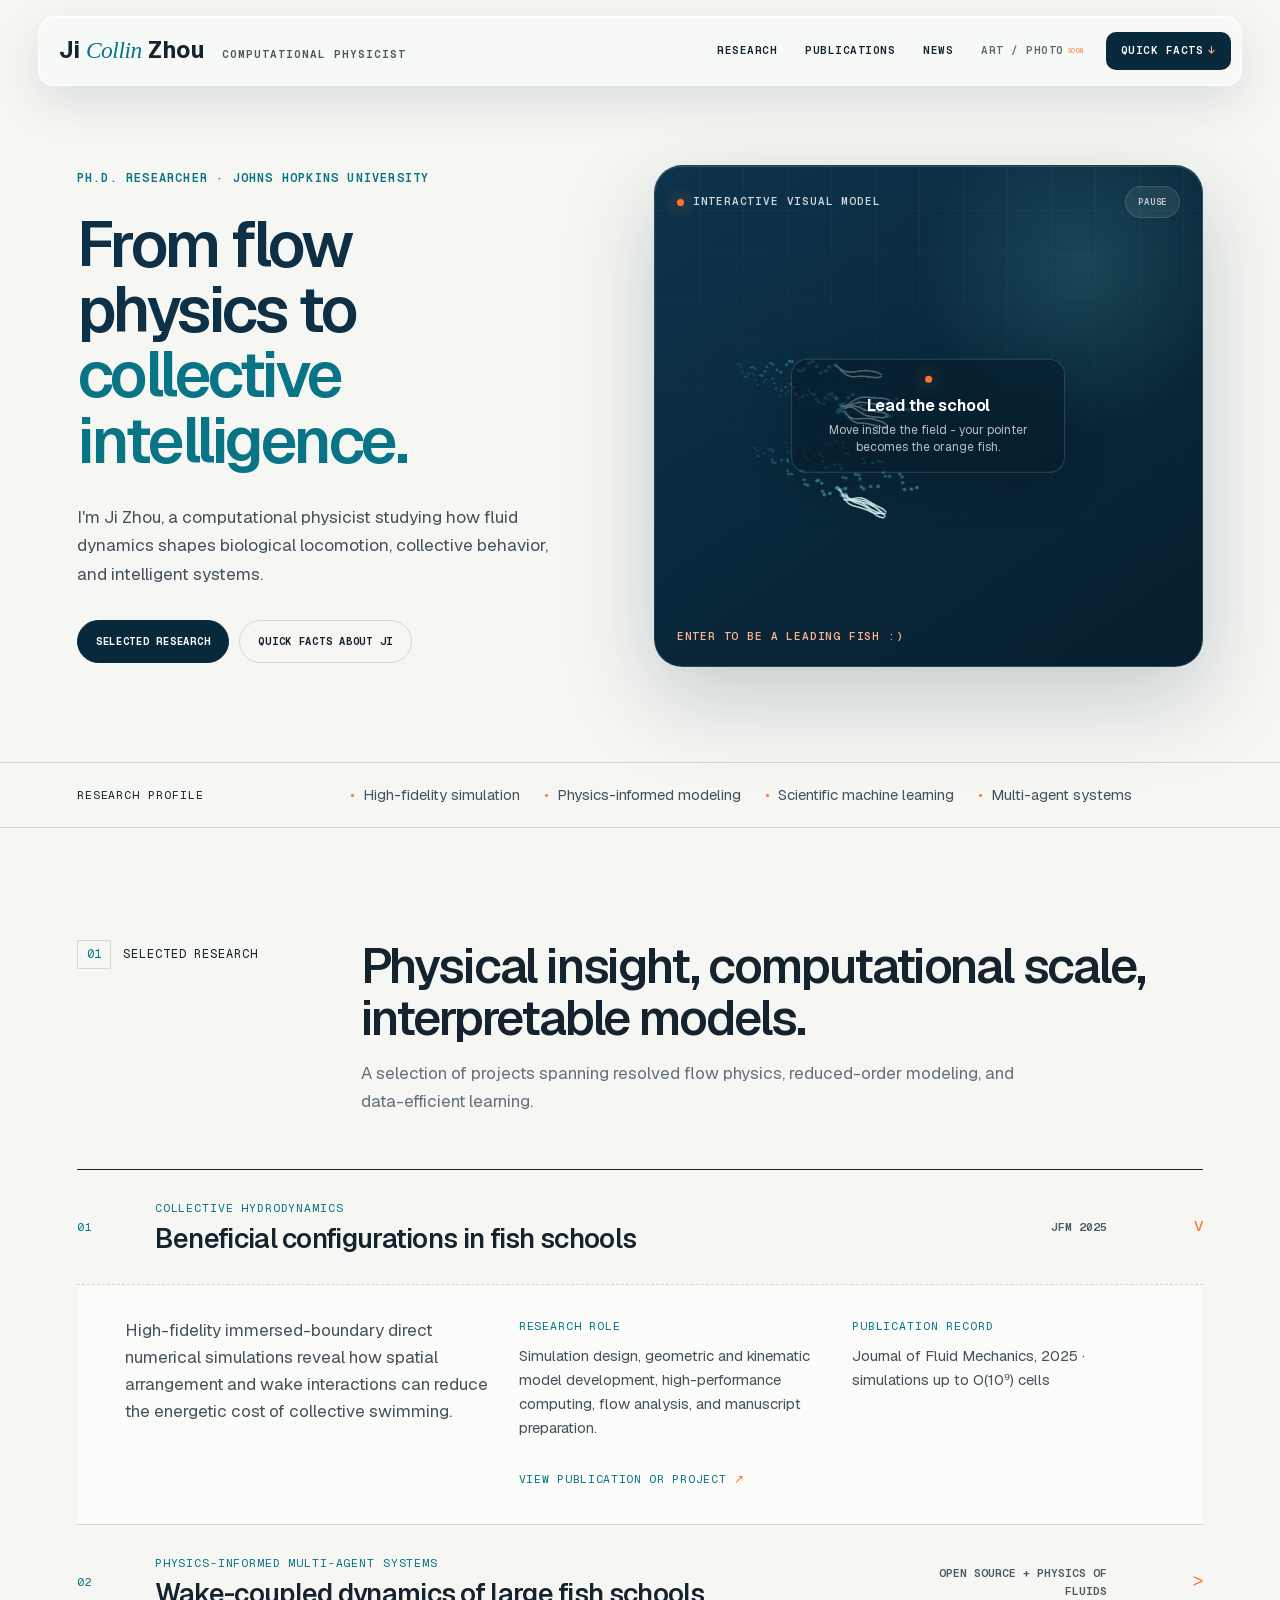
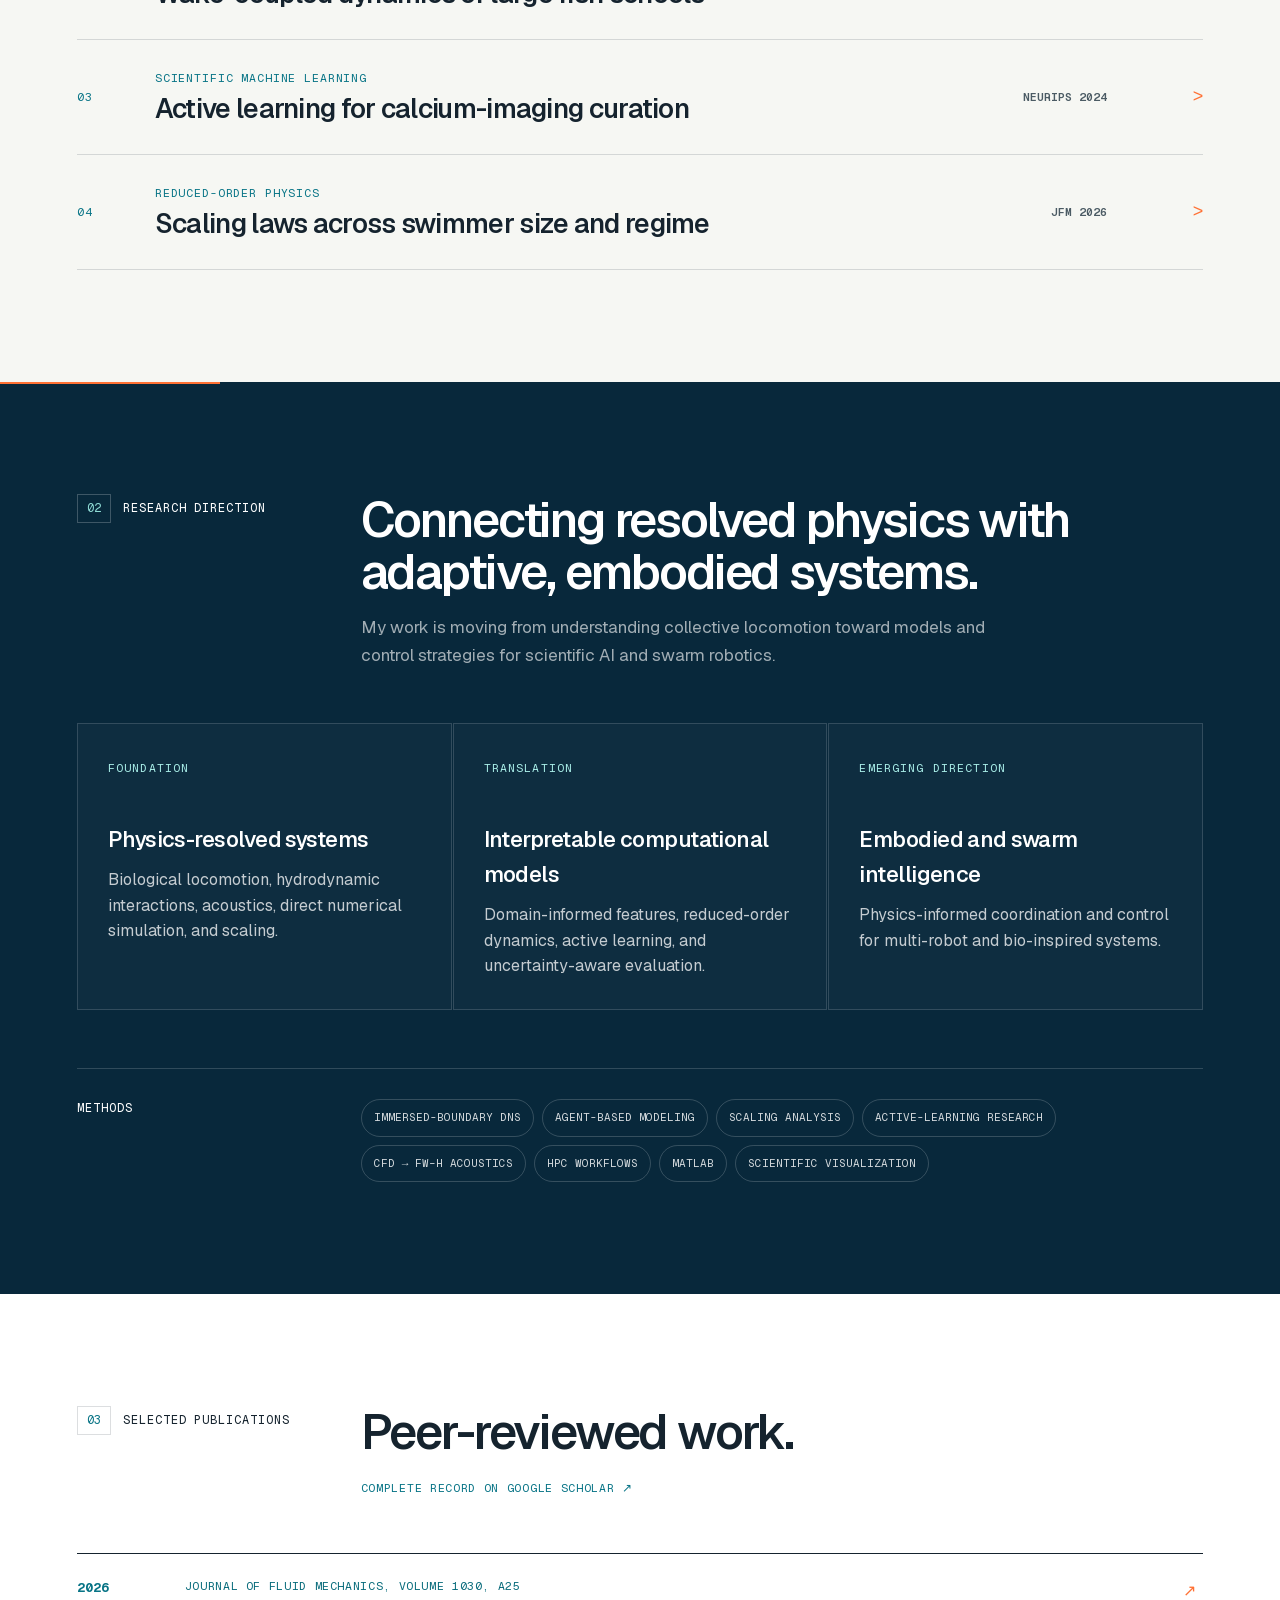
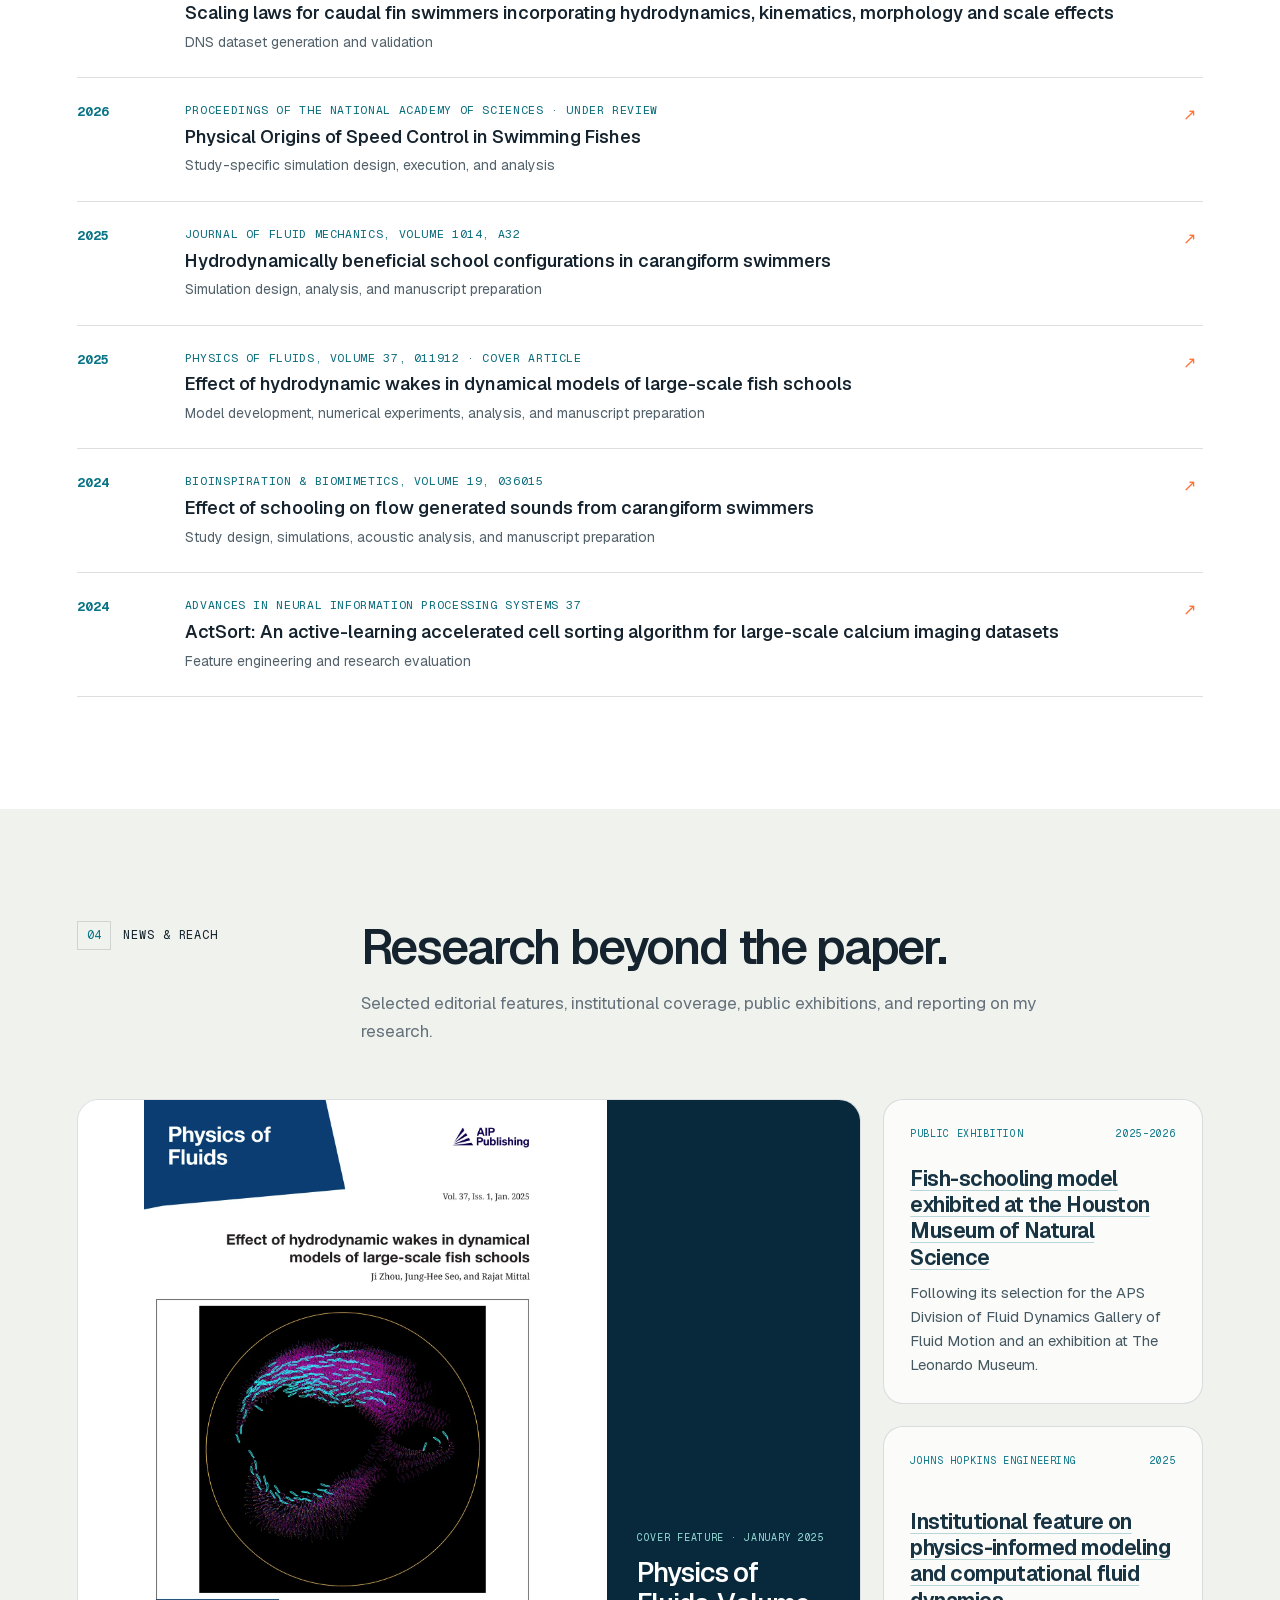
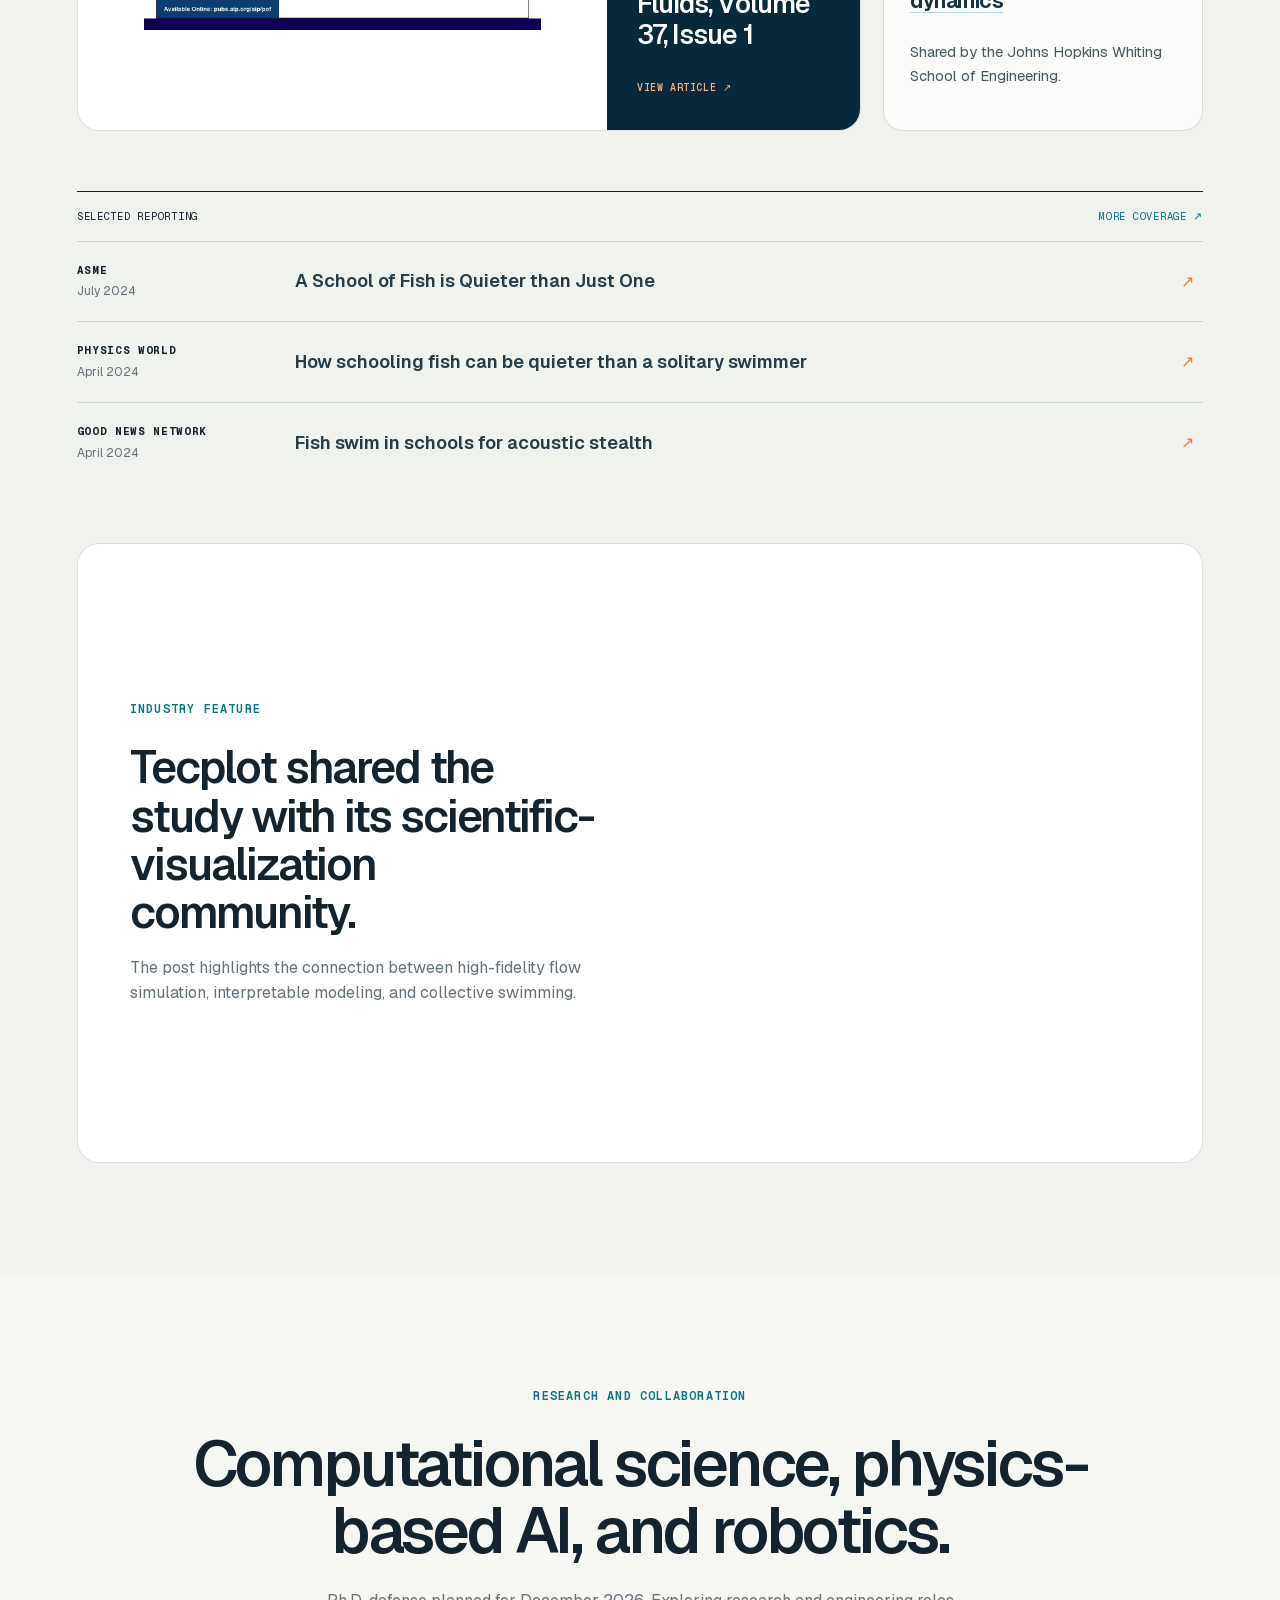
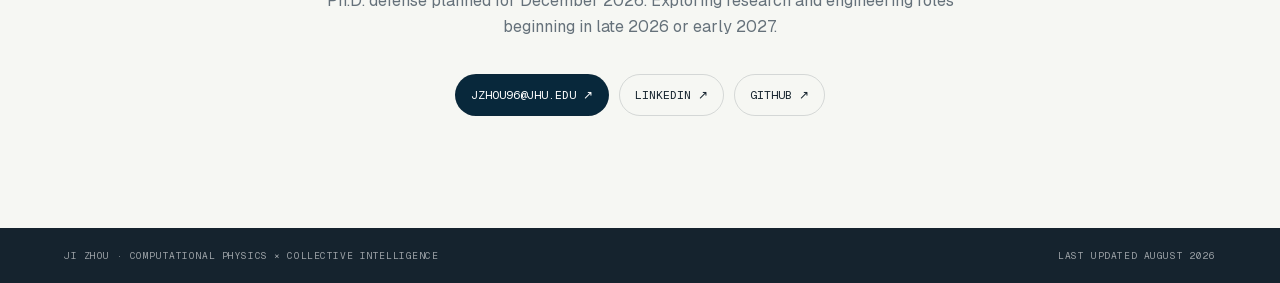
==== commit 8f77a644: "Update public profile links and remove PDF" ====
--- a/index.html
+++ b/index.html
@@ -1,4 +1,4 @@
-<!DOCTYPE html><html lang="en"><head><meta charSet="utf-8"/><meta name="viewport" content="width=device-width, initial-scale=1"/><link rel="stylesheet" href="/_next/static/css/index.DX-qY9UT.css" data-rsc-css-href="/_next/static/css/index.DX-qY9UT.css" data-precedence="vite-rsc/importer-resources"/><link rel="modulepreload" fetchPriority="low" href="/_next/static/chunks/index-BRrs-k7C.js"/><script src="/_next/static/chunks/rolldown-runtime-C60lm6uB.js" type="module" async=""></script><script src="/_next/static/chunks/framework-BaE7mD_r.js" type="module" async=""></script><script src="/_next/static/chunks/app-elements-Drg5O4vw.js" type="module" async=""></script><script src="/_next/static/chunks/hash-D0ldriCF.js" type="module" async=""></script><script src="/_next/static/chunks/record-BdkTR7AP.js" type="module" async=""></script><script src="/_next/static/chunks/app-rsc-cache-busting-Bpzgz-Sd.js" type="module" async=""></script><script src="/_next/static/chunks/app-rsc-render-mode-IDJu5NEE.js" type="module" async=""></script><script src="/_next/static/chunks/headers-CeAbe3am.js" type="module" async=""></script><script src="/_next/static/chunks/protocol-headers-URL33uU5.js" type="module" async=""></script><script src="/_next/static/chunks/deployment-id-DFhHa9wO.js" type="module" async=""></script><script src="/_next/static/chunks/navigation-errors-wvgRKjB-.js" type="module" async=""></script><link rel="modulepreload" href="/_next/static/chunks/layout-segment-context-BF0hE-Zw.js" crossorigin=""/><link rel="modulepreload" href="/_next/static/chunks/QuickFactsPanel-DRiKhYBn.js" crossorigin=""/><link rel="modulepreload" href="/_next/static/chunks/FishSchool-vDiCDMJ4.js" crossorigin=""/><link rel="modulepreload" href="/_next/static/chunks/ResearchProject-CUPWjPgD.js" crossorigin=""/><title>Ji Zhou — Computational Physics &amp; Physics-Based AI</title><meta name="description" content="Ji Zhou is a Johns Hopkins computational physics researcher working across high-fidelity simulation, collective intelligence, scientific AI, and bio-inspired systems."/><meta name="keywords" content="Ji Zhou,computational physics,physics-based AI,scientific machine learning,swarm robotics,collective intelligence,computational fluid dynamics"/><meta name="author" content="Ji Zhou"/><meta property="og:title" content="Ji Zhou — From Flow Physics to Collective Intelligence"/><meta property="og:description" content="High-fidelity simulation, interpretable models, and a path toward physics-based AI and swarm robotics."/><meta property="og:site_name" content="Ji Zhou"/><meta property="og:type" content="website"/><meta name="twitter:card" content="summary"/><meta name="twitter:title" content="Ji Zhou — Computational Physics &amp; Physics-Based AI"/><meta name="twitter:description" content="From flow physics to collective intelligence."/><script>Object.assign(((self[Symbol.for("vinext.navigationRuntime")]??={bootstrap:{routeManifest:null},functions:{}}).bootstrap.rsc??={rsc:[]}),{params:{},nav:{"pathname":"/","searchParams":[]}})</script><link rel="modulepreload" href="/_next/static/chunks/index-BRrs-k7C.js" />
+<!DOCTYPE html><html lang="en"><head><meta charSet="utf-8"/><meta name="viewport" content="width=device-width, initial-scale=1"/><link rel="stylesheet" href="/_next/static/css/index.4viUS7Rp.css" data-rsc-css-href="/_next/static/css/index.4viUS7Rp.css" data-precedence="vite-rsc/importer-resources"/><link rel="modulepreload" fetchPriority="low" href="/_next/static/chunks/index-DsDJfWKh.js"/><script src="/_next/static/chunks/rolldown-runtime-C60lm6uB.js" type="module" async=""></script><script src="/_next/static/chunks/framework-BaE7mD_r.js" type="module" async=""></script><script src="/_next/static/chunks/app-elements-Drg5O4vw.js" type="module" async=""></script><script src="/_next/static/chunks/hash-D0ldriCF.js" type="module" async=""></script><script src="/_next/static/chunks/record-BdkTR7AP.js" type="module" async=""></script><script src="/_next/static/chunks/app-rsc-cache-busting-D6voZqhu.js" type="module" async=""></script><script src="/_next/static/chunks/app-rsc-render-mode-IDJu5NEE.js" type="module" async=""></script><script src="/_next/static/chunks/headers-CeAbe3am.js" type="module" async=""></script><script src="/_next/static/chunks/protocol-headers-URL33uU5.js" type="module" async=""></script><script src="/_next/static/chunks/deployment-id-DFhHa9wO.js" type="module" async=""></script><script src="/_next/static/chunks/navigation-errors-wvgRKjB-.js" type="module" async=""></script><link rel="modulepreload" href="/_next/static/chunks/layout-segment-context-CLxilhuU.js" crossorigin=""/><link rel="modulepreload" href="/_next/static/chunks/QuickFactsPanel-C2W4TZvZ.js" crossorigin=""/><link rel="modulepreload" href="/_next/static/chunks/FishSchool-vDiCDMJ4.js" crossorigin=""/><link rel="modulepreload" href="/_next/static/chunks/ResearchProject-CUPWjPgD.js" crossorigin=""/><title>Ji Zhou — Computational Physics &amp; Physics-Based AI</title><meta name="description" content="Ji Zhou is a Johns Hopkins computational physics researcher working across high-fidelity simulation, collective intelligence, scientific AI, and bio-inspired systems."/><meta name="keywords" content="Ji Zhou,computational physics,physics-based AI,scientific machine learning,swarm robotics,collective intelligence,computational fluid dynamics"/><meta name="author" content="Ji Zhou"/><meta property="og:title" content="Ji Zhou — From Flow Physics to Collective Intelligence"/><meta property="og:description" content="High-fidelity simulation, interpretable models, and a path toward physics-based AI and swarm robotics."/><meta property="og:site_name" content="Ji Zhou"/><meta property="og:type" content="website"/><meta name="twitter:card" content="summary"/><meta name="twitter:title" content="Ji Zhou — Computational Physics &amp; Physics-Based AI"/><meta name="twitter:description" content="From flow physics to collective intelligence."/><script>Object.assign(((self[Symbol.for("vinext.navigationRuntime")]??={bootstrap:{routeManifest:null},functions:{}}).bootstrap.rsc??={rsc:[]}),{params:{},nav:{"pathname":"/","searchParams":[]}})</script><link rel="modulepreload" href="/_next/static/chunks/index-DsDJfWKh.js" />
 <link rel="preload" href="/_next/static/_vinext_fonts/geist-8ac0455e797f/geist-98bbbccb.woff2" as="font" type="font/woff2" crossorigin />
 <link rel="preload" href="/_next/static/_vinext_fonts/geist-mono-00e989178794/geist-mono-013b2f2f.woff2" as="font" type="font/woff2" crossorigin />
 <style data-vinext-fonts>/* cyrillic-ext */
@@ -128,4 +128,4 @@
 
 .__variable_geist_mono_0f4jdpq { --font-mono: 'Geist Mono', 'Geist Mono Fallback'; }
 </style>
-</head><body class="__variable_geist_1x7d0xu __variable_geist_mono_0f4jdpq"><script type="application/ld+json">{"@context":"https://schema.org","@type":"Person","name":"Ji Zhou","alternateName":"Collin Zhou","jobTitle":"Computational Physics Researcher","affiliation":{"@type":"Organization","name":"Johns Hopkins University"},"url":"https://jicollinzhou.com","sameAs":["https://scholar.google.com/citations?user=ZHZzN04AAAAJ&hl=en","https://linkedin.com/in/jizhou-fluid","https://github.com/jizhou-github"]}</script><header class="site-header glass"><a class="identity" href="#top" aria-label="Ji Zhou, home"><strong>Ji <em>Collin</em> Zhou</strong><span>Computational physicist</span></a><nav aria-label="Primary navigation"><a href="#research">Research</a><a href="#publications">Publications</a><a href="#news">News</a><button class="art-link" type="button" disabled="" title="Art and photography gallery coming later">Art / Photo <small>Soon</small></button><button class="view-link" type="button" aria-controls="quick-profile">Quick facts <span aria-hidden="true">↓</span></button></nav></header><main id="top" class="main-view"><section class="hero" aria-labelledby="hero-title"><div class="hero-copy"><p class="eyebrow">Ph.D. researcher · Johns Hopkins University</p><h1 id="hero-title">From flow physics to <span>collective intelligence.</span></h1><p class="hero-deck">I&#x27;m Ji Zhou, a computational physicist studying how fluid dynamics shapes biological locomotion, collective behavior, and intelligent systems.</p><div class="hero-actions"><a class="button button-primary" href="#research">Selected research</a><button class="button" type="button" aria-controls="quick-profile">Quick facts about Ji</button></div></div><div class="school-model"><div class="model-bar"><span><i></i> Interactive visual model</span><button type="button" aria-pressed="false">Pause</button></div><div class="model-instruction" aria-hidden="true"><strong>Lead the school</strong><span>Move inside the field - your pointer becomes the orange fish.</span></div><canvas aria-label="A lightweight interactive school of fish. Move the pointer inside the field to become the orange leading fish." role="img"></canvas><div class="model-caption"><span>Enter to be a leading fish :)</span></div></div></section><section class="quick-profile" id="quick-profile" aria-hidden="true"><div class="quick-profile-reveal"><div class="quick-profile-inner"><header class="quick-profile-header"><div><p class="eyebrow">Quick facts about me</p><h2>Ji <span>Collin</span> Zhou</h2><p>Computational physicist working across fluid dynamics, collective behavior, and physics-based AI.</p></div><div class="quick-profile-actions"><a href="/Ji_Collin_Zhou_Research_Profile.pdf" download="">Download PDF</a><button type="button">Share PDF</button><button class="quick-profile-close" type="button" aria-label="Close quick facts">Close</button></div></header><div class="quick-profile-grid"><dl class="quick-profile-facts"><div><dt>Current</dt><dd>Ph.D. Candidate, Mechanical Engineering<br/>Johns Hopkins University</dd></div><div><dt>Defense</dt><dd>Planned December 2026</dd></div><div><dt>Focus</dt><dd>Physics-based AI, collective intelligence, and bio-inspired systems</dd></div><div><dt>Contact</dt><dd><a href="mailto:jzhou96@jhu.edu">jzhou96@jhu.edu</a></dd></div></dl><div class="quick-profile-summary"><p>My research uses high-fidelity simulation and interpretable computational models to study biological locomotion and collective dynamics. I am translating that foundation toward scientific machine learning, embodied intelligence, and swarm robotics.</p><div class="quick-profile-capabilities"><span>Immersed-boundary DNS</span><span>Agent-based systems</span><span>Scientific ML</span><span>HPC workflows</span></div></div></div><div class="quick-profile-work" aria-label="Selected work"><article><time>2026</time><div><small>Journal of Fluid Mechanics</small><strong>Scaling laws for caudal fin swimmers</strong><p>DNS dataset spanning Reynolds numbers 5,000-100,000.</p></div></article><article><time>2025</time><div><small>Journal of Fluid Mechanics</small><strong>Hydrodynamically beneficial school configurations in carangiform swimmers</strong><p>Simulation design, computational analysis, and manuscript preparation.</p></div></article><article><time>2025</time><div><small>Physics of Fluids - cover article</small><strong>Effect of hydrodynamic wakes in dynamical models of large-scale fish schools</strong><p>Wake-coupled model development, numerical experiments, and analysis.</p></div></article><article><time>2024</time><div><small>NeurIPS</small><strong>ActSort: An active-learning accelerated cell sorting algorithm</strong><p>Domain-informed features, data curation, benchmarking, and evaluation.</p></div></article></div></div></div></section><section class="research-context" aria-label="Research profile"><p>Research profile</p><div><span>High-fidelity simulation</span><span>Physics-informed modeling</span><span>Scientific machine learning</span><span>Multi-agent systems</span></div></section><section class="section research" id="research"><div class="section-heading"><div><span class="section-index">01</span><p>Selected research</p></div><div><h2>Physical insight, computational scale, interpretable models.</h2><p>A selection of projects spanning resolved flow physics, reduced-order modeling, and data-efficient learning.</p></div></div><div class="project-list"><article class="project is-open"><button class="project-summary-button" type="button" aria-expanded="true" aria-controls="project-01"><span class="project-index">01</span><span class="project-heading"><small>Collective hydrodynamics</small><strong>Beneficial configurations in fish schools</strong></span><span class="project-label">JFM 2025</span><span class="project-toggle" aria-hidden="true"><i class="toggle-closed">&gt;</i><i class="toggle-open">v</i></span></button><div class="project-detail-shell" id="project-01" aria-hidden="false"><div><div class="project-detail"><p class="project-summary">High-fidelity immersed-boundary direct numerical simulations reveal how spatial arrangement and wake interactions can reduce the energetic cost of collective swimming.</p><div><small>Research role</small><p>Simulation design, geometric and kinematic model development, high-performance computing, flow analysis, and manuscript preparation.</p></div><div><small>Publication record</small><p>Journal of Fluid Mechanics, 2025 · simulations up to O(10⁹) cells</p></div><a href="https://www.cambridge.org/core/journals/journal-of-fluid-mechanics/article/hydrodynamically-beneficial-school-configurations-in-carangiform-swimmers-insights-from-a-flowphysics-informed-model/DED9E58228E191FD7AB9C50BA3077A70" target="_blank" rel="noreferrer">View publication or project <span>↗</span></a></div></div></div></article><article class="project"><button class="project-summary-button" type="button" aria-expanded="false" aria-controls="project-02"><span class="project-index">02</span><span class="project-heading"><small>Physics-informed multi-agent systems</small><strong>Wake-coupled dynamics of large fish schools</strong></span><span class="project-label">Open source + Physics of Fluids</span><span class="project-toggle" aria-hidden="true"><i class="toggle-closed">&gt;</i><i class="toggle-open">v</i></span></button><div class="project-detail-shell" id="project-02" aria-hidden="true"><div><div class="project-detail"><p class="project-summary">An open-source model combines social interaction rules with computational-fluid-dynamics-derived wake physics to study emergent organization at scale.</p><div><small>Research role</small><p>Model formulation, implementation, numerical experiments, parameter analysis, scientific visualization, and manuscript preparation.</p></div><div><small>Publication record</small><p>Physics of Fluids, 2025 · open-source MATLAB implementation</p></div><a href="https://github.com/jizhou-github/wakeSchool" target="_blank" rel="noreferrer">View publication or project <span>↗</span></a></div></div></div></article><article class="project"><button class="project-summary-button" type="button" aria-expanded="false" aria-controls="project-03"><span class="project-index">03</span><span class="project-heading"><small>Scientific machine learning</small><strong>Active learning for calcium-imaging curation</strong></span><span class="project-label">NeurIPS 2024</span><span class="project-toggle" aria-hidden="true"><i class="toggle-closed">&gt;</i><i class="toggle-open">v</i></span></button><div class="project-detail-shell" id="project-03" aria-hidden="true"><div><div class="project-detail"><p class="project-summary">ActSort directs expert attention to uncertain cell candidates, reducing manual review while retaining reliable large-scale calcium-imaging analysis.</p><div><small>Research role</small><p>Domain-informed feature design, dataset curation, benchmarking, evaluation, and interdisciplinary interpretation.</p></div><div><small>Publication record</small><p>Advances in Neural Information Processing Systems, 2024</p></div><a href="https://proceedings.neurips.cc/paper_files/paper/2024/hash/90080022263cddafddd4a0726f1fb186-Abstract-Conference.html" target="_blank" rel="noreferrer">View publication or project <span>↗</span></a></div></div></div></article><article class="project"><button class="project-summary-button" type="button" aria-expanded="false" aria-controls="project-04"><span class="project-index">04</span><span class="project-heading"><small>Reduced-order physics</small><strong>Scaling laws across swimmer size and regime</strong></span><span class="project-label">JFM 2026</span><span class="project-toggle" aria-hidden="true"><i class="toggle-closed">&gt;</i><i class="toggle-open">v</i></span></button><div class="project-detail-shell" id="project-04" aria-hidden="true"><div><div class="project-detail"><p class="project-summary">A parametric direct-numerical-simulation dataset connects hydrodynamics, kinematics, morphology, and scale to swimming performance.</p><div><small>Research role</small><p>Dataset generation, high-performance simulation campaigns, and validation of compact relations for thrust, power, efficiency, and speed.</p></div><div><small>Publication record</small><p>Journal of Fluid Mechanics, 2026 · Reynolds number 5,000–100,000</p></div><a href="https://arxiv.org/abs/2507.11665" target="_blank" rel="noreferrer">View publication or project <span>↗</span></a></div></div></div></article></div></section><section class="section direction" id="direction"><div class="section-heading light"><div><span class="section-index">02</span><p>Research direction</p></div><div><h2>Connecting resolved physics with adaptive, embodied systems.</h2><p>My work is moving from understanding collective locomotion toward models and control strategies for scientific AI and swarm robotics.</p></div></div><div class="trajectory" aria-label="Research trajectory"><article><span>FOUNDATION</span><h3>Physics-resolved systems</h3><p>Biological locomotion, hydrodynamic interactions, acoustics, direct numerical simulation, and scaling.</p></article><article><span>TRANSLATION</span><h3>Interpretable computational models</h3><p>Domain-informed features, reduced-order dynamics, active learning, and uncertainty-aware evaluation.</p></article><article><span>EMERGING DIRECTION</span><h3>Embodied and swarm intelligence</h3><p>Physics-informed coordination and control for multi-robot and bio-inspired systems.</p></article></div><div class="methods"><p>Methods</p><div><span>Immersed-boundary DNS</span><span>Agent-based modeling</span><span>Scaling analysis</span><span>Active-learning research</span><span>CFD → FW–H acoustics</span><span>HPC workflows</span><span>MATLAB</span><span>Scientific visualization</span></div></div></section><section class="section publications" id="publications"><div class="section-heading"><div><span class="section-index">03</span><p>Selected publications</p></div><div><h2>Peer-reviewed work.</h2><a class="text-link" href="https://scholar.google.com/citations?user=ZHZzN04AAAAJ&amp;hl=en" target="_blank" rel="noreferrer">Complete record on Google Scholar ↗</a></div></div><div class="publication-list"><a href="https://arxiv.org/abs/2507.11665" target="_blank" rel="noreferrer" class="publication-row"><strong>2026</strong><span><small>Journal of Fluid Mechanics, Volume 1030, A25</small><b>Scaling laws for caudal fin swimmers incorporating hydrodynamics, kinematics, morphology and scale effects</b><em>DNS dataset generation and validation</em></span><i>↗</i></a><a href="https://scholar.google.com/citations?user=ZHZzN04AAAAJ&amp;hl=en" target="_blank" rel="noreferrer" class="publication-row"><strong>2026</strong><span><small>Proceedings of the National Academy of Sciences · under review</small><b>Physical Origins of Speed Control in Swimming Fishes</b><em>Study-specific simulation design, execution, and analysis</em></span><i>↗</i></a><a href="https://www.cambridge.org/core/journals/journal-of-fluid-mechanics/article/hydrodynamically-beneficial-school-configurations-in-carangiform-swimmers-insights-from-a-flowphysics-informed-model/DED9E58228E191FD7AB9C50BA3077A70" target="_blank" rel="noreferrer" class="publication-row"><strong>2025</strong><span><small>Journal of Fluid Mechanics, Volume 1014, A32</small><b>Hydrodynamically beneficial school configurations in carangiform swimmers</b><em>Simulation design, analysis, and manuscript preparation</em></span><i>↗</i></a><a href="https://doi.org/10.1063/5.0250013" target="_blank" rel="noreferrer" class="publication-row"><strong>2025</strong><span><small>Physics of Fluids, Volume 37, 011912 · cover article</small><b>Effect of hydrodynamic wakes in dynamical models of large-scale fish schools</b><em>Model development, numerical experiments, analysis, and manuscript preparation</em></span><i>↗</i></a><a href="https://iopscience.iop.org/article/10.1088/1748-3190/ad3a4e" target="_blank" rel="noreferrer" class="publication-row"><strong>2024</strong><span><small>Bioinspiration &amp; Biomimetics, Volume 19, 036015</small><b>Effect of schooling on flow generated sounds from carangiform swimmers</b><em>Study design, simulations, acoustic analysis, and manuscript preparation</em></span><i>↗</i></a><a href="https://proceedings.neurips.cc/paper_files/paper/2024/hash/90080022263cddafddd4a0726f1fb186-Abstract-Conference.html" target="_blank" rel="noreferrer" class="publication-row"><strong>2024</strong><span><small>Advances in Neural Information Processing Systems 37</small><b>ActSort: An active-learning accelerated cell sorting algorithm for large-scale calcium imaging datasets</b><em>Feature engineering and research evaluation</em></span><i>↗</i></a></div></section><section class="section news" id="news"><div class="section-heading"><div><span class="section-index">04</span><p>News &amp; reach</p></div><div><h2>Research beyond the paper.</h2><p>Selected editorial features, institutional coverage, public exhibitions, and reporting on my research.</p></div></div><div class="news-grid"><a class="cover-feature" href="https://doi.org/10.1063/5.0250013" target="_blank" rel="noreferrer"><img src="/pof-cover-2025.webp" alt="Physics of Fluids January 2025 cover featuring Ji Zhou&#x27;s fish-schooling model" loading="lazy"/><span><small>Cover feature · January 2025</small><strong>Physics of Fluids, Volume 37, Issue 1</strong><b>View article ↗</b></span></a><div class="news-stories"><a href="https://www.linkedin.com/posts/jizhou-fluid_im-happy-to-share-a-small-milestone-from-activity-7399655023321849856-MBOy" target="_blank" rel="noreferrer"><span>Public exhibition</span><time>2025–2026</time><h3>Fish-schooling model exhibited at the Houston Museum of Natural Science</h3><p>Following its selection for the APS Division of Fluid Dynamics Gallery of Fluid Motion and an exhibition at The Leonardo Museum.</p></a><a href="https://www.linkedin.com/posts/johns-hopkins-whiting-school-of-engineering_geometricdeeplearning-computationalfluiddynamics-ugcPost-7393757505010700288-PQYP" target="_blank" rel="noreferrer"><span>Johns Hopkins Engineering</span><time>2025</time><h3>Institutional feature on physics-informed modeling and computational fluid dynamics</h3><p>Shared by the Johns Hopkins Whiting School of Engineering.</p></a></div></div><div class="coverage-list" aria-label="Selected press coverage"><div class="coverage-label"><span>Selected reporting</span><a href="https://iop.altmetric.com/details/161775049/news" target="_blank" rel="noreferrer">More coverage ↗</a></div><a href="https://www.asme.org/topics-resources/content/a-school-of-fish-is-quieter-than-just-one" target="_blank" rel="noreferrer"><span><b>ASME</b><time>July 2024</time></span><strong>A School of Fish is Quieter than Just One</strong><i>↗</i></a><a href="https://physicsworld.com/a/how-schooling-fish-can-be-quieter-than-a-solitary-swimmer/" target="_blank" rel="noreferrer"><span><b>Physics World</b><time>April 2024</time></span><strong>How schooling fish can be quieter than a solitary swimmer</strong><i>↗</i></a><a href="https://www.goodnewsnetwork.org/fish-swim-in-schools-for-stealth-as-100-fish-make-less-noise-than-an-individual-swimming-alone/" target="_blank" rel="noreferrer"><span><b>Good News Network</b><time>April 2024</time></span><strong>Fish swim in schools for acoustic stealth</strong><i>↗</i></a></div><div class="social-feature"><div><p class="eyebrow">Industry feature</p><h3>Tecplot shared the study with its scientific-visualization community.</h3><p>The post highlights the connection between high-fidelity flow simulation, interpretable modeling, and collective swimming.</p></div><iframe src="https://www.linkedin.com/embed/feed/update/urn:li:ugcPost:7445941891621351425?collapsed=1" height="542" width="504" frameBorder="0" allowFullScreen="" loading="lazy" title="Tecplot LinkedIn feature of Ji Zhou&#x27;s fish-schooling research"></iframe></div></section><section class="contact" id="contact"><p class="eyebrow">Research and collaboration</p><h2>Computational science, physics-based AI, and robotics.</h2><p>Ph.D. defense planned for December 2026. Exploring research and engineering roles beginning in late 2026 or early 2027.</p><div class="contact-links"><a href="mailto:jzhou96@jhu.edu">jzhou96@jhu.edu ↗</a><a href="https://linkedin.com/in/jizhou-fluid" target="_blank" rel="noreferrer">LinkedIn ↗</a><a href="https://github.com/jizhou-github" target="_blank" rel="noreferrer">GitHub ↗</a></div></section></main><footer><p>Ji Zhou · Computational Physics × Collective Intelligence</p><p>Last updated August 2026</p></footer><script type="module" src="/_next/static/chunks/index-BRrs-k7C.js" id="_R_" async=""></script><script>((self[Symbol.for("vinext.navigationRuntime")]??={bootstrap:{routeManifest:null},functions:{}}).bootstrap.rsc??={rsc:[]}).rsc.push("2:I[\"8c0f216c4604\",[],\"Children\",1]\n")</script><script>((self[Symbol.for("vinext.navigationRuntime")]??={bootstrap:{routeManifest:null},functions:{}}).bootstrap.rsc??={rsc:[]}).rsc.push("3:I[\"593f344dc510\",[],\"GlobalErrorBoundary\",1]\n")</script><script>((self[Symbol.for("vinext.navigationRuntime")]??={bootstrap:{routeManifest:null},functions:{}}).bootstrap.rsc??={rsc:[]}).rsc.push("4:I[\"0b874ad30386\",[],\"default\",1]\n")</script><script>((self[Symbol.for("vinext.navigationRuntime")]??={bootstrap:{routeManifest:null},functions:{}}).bootstrap.rsc??={rsc:[]}).rsc.push("5:I[\"593f344dc510\",[],\"ErrorBoundary\",1]\n")</script><script>((self[Symbol.for("vinext.navigationRuntime")]??={bootstrap:{routeManifest:null},functions:{}}).bootstrap.rsc??={rsc:[]}).rsc.push("6:I[\"15c18cfaeeff\",[],\"LayoutSegmentProvider\",1]\n")</script><script>((self[Symbol.for("vinext.navigationRuntime")]??={bootstrap:{routeManifest:null},functions:{}}).bootstrap.rsc??={rsc:[]}).rsc.push("7:I[\"8c0f216c4604\",[],\"Slot\",1]\n")</script><script>((self[Symbol.for("vinext.navigationRuntime")]??={bootstrap:{routeManifest:null},functions:{}}).bootstrap.rsc??={rsc:[]}).rsc.push("8:I[\"9276801271d6\",[],\"AppRouterScrollTarget\",1]\n")</script><script>((self[Symbol.for("vinext.navigationRuntime")]??={bootstrap:{routeManifest:null},functions:{}}).bootstrap.rsc??={rsc:[]}).rsc.push("9:I[\"593f344dc510\",[],\"RedirectBoundary\",1]\n")</script><script>((self[Symbol.for("vinext.navigationRuntime")]??={bootstrap:{routeManifest:null},functions:{}}).bootstrap.rsc??={rsc:[]}).rsc.push(":HL[\"/_next/static/css/index.DX-qY9UT.css\",\"style\"     ]\n")</script><script>((self[Symbol.for("vinext.navigationRuntime")]??={bootstrap:{routeManifest:null},functions:{}}).bootstrap.rsc??={rsc:[]}).rsc.push("0:{\"__route\":\"route:/\",\"__interceptionContext\":null,\"__layoutIds\":[\"layout:/\"],\"__rootLayout\":\"/\",\"__sourcePage\":\"/page\",\"page:/\":\"$L1\",\"layout:/\":[[[[\"$\",\"link\",\"css:/_next/static/css/index.DX-qY9UT.css\",{\"rel\":\"stylesheet\",\"precedence\":\"vite-rsc/importer-resources\",\"href\":\"/_next/static/css/index.DX-qY9UT.css\",\"data-rsc-css-href\":\"/_next/static/css/index.DX-qY9UT.css\"}],\"$undefined\"],[\"$\",\"html\",null,{\"lang\":\"en\",\"children\":[\"$\",\"body\",null,{\"className\":\"__variable_geist_1x7d0xu __variable_geist_mono_0f4jdpq\",\"children\":[\"$\",\"$L2\",null,{}]}]}]],null],\"route:/\":[[[\"$\",\"meta\",null,{\"charSet\":\"utf-8\"}],[[\"$\",\"title\",\"0\",{\"children\":\"Ji Zhou — Computational Physics \u0026 Physics-Based AI\"}],[\"$\",\"meta\",\"1\",{\"name\":\"description\",\"content\":\"Ji Zhou is a Johns Hopkins computational physics researcher working across high-fidelity simulation, collective intelligence, scientific AI, and bio-inspired systems.\"}],[\"$\",\"meta\",\"2\",{\"name\":\"keywords\",\"content\":\"Ji Zhou,computational physics,physics-based AI,scientific machine learning,swarm robotics,collective intelligence,computational fluid dynamics\"}],[\"$\",\"meta\",\"3\",{\"name\":\"author\",\"content\":\"Ji Zhou\"}],[\"$\",\"meta\",\"4\",{\"property\":\"og:title\",\"content\":\"Ji Zhou — From Flow Physics to Collective Intelligence\"}],[\"$\",\"meta\",\"5\",{\"property\":\"og:description\",\"content\":\"High-fidelity simulation, interpretable models, and a path toward physics-based AI and swarm robotics.\"}],[\"$\",\"meta\",\"6\",{\"property\":\"og:site_name\",\"content\":\"Ji Zhou\"}],[\"$\",\"meta\",\"7\",{\"property\":\"og:type\",\"content\":\"website\"}],[\"$\",\"meta\",\"8\",{\"name\":\"twitter:card\",\"content\":\"summary\"}],[\"$\",\"meta\",\"9\",{\"name\":\"twitter:title\",\"content\":\"Ji Zhou — Computational Physics \u0026 Physics-Based AI\"}],[\"$\",\"meta\",\"10\",{\"name\":\"twitter:description\",\"content\":\"From flow physics to collective intelligence.\"}]],[[\"$\",\"meta\",\"0\",{\"name\":\"viewport\",\"content\":\"width=device-width, initial-scale=1\"}]]],[\"$\",\"$L3\",null,{\"fallback\":\"$4\",\"children\":[\"$\",\"$L5\",null,{\"fallback\":\"$4\",\"children\":[\"$\",\"$L6\",null,{\"providerId\":\"layout:/\",\"segmentMap\":{\"children\":[]},\"children\":[\"$\",\"$L7\",null,{\"id\":\"layout:/\",\"parallelSlots\":\"$undefined\",\"children\":[\"$\",\"$L8\",null,{\"children\":[\"$\",\"$L9\",null,{\"children\":[[\"$\",\"$L6\",null,{\"providerId\":\"page:/\",\"segmentMap\":{\"children\":[\"__PAGE__\"]},\"children\":[\"$\",\"$L7\",null,{\"id\":\"page:/\"}]}],null]}]}]}]}]}]}],null,null],\"__layoutFlags\":{\"layout:/\":\"s\"},\"__artifactCompatibility\":{\"schemaVersion\":1,\"graphVersion\":\"app-route-graph:1177fd80f83fa7b0\",\"deploymentVersion\":\"b680e63a-4b59-4e96-8457-428cd251a85d\",\"appElementsSchemaVersion\":1,\"rscPayloadSchemaVersion\":1,\"rootBoundaryId\":\"/\",\"renderEpoch\":null},\"__renderObservation\":{\"schemaVersion\":1,\"output\":{\"kind\":\"app-rsc\",\"mountedSlotsFingerprint\":null,\"renderEpoch\":null,\"rootBoundaryId\":\"/\",\"routeId\":\"route:/\"},\"completeness\":\"partial\",\"boundaryOutcome\":{\"kind\":\"unknown\"},\"requestApis\":[{\"kind\":\"connection\",\"status\":\"unknown\"},{\"kind\":\"cookies\",\"status\":\"unknown\"},{\"kind\":\"draftMode\",\"status\":\"unknown\"},{\"kind\":\"headers\",\"status\":\"unknown\"},{\"kind\":\"params\",\"status\":\"unknown\"},{\"kind\":\"searchParams\",\"status\":\"unknown\"}],\"dynamicFetches\":[],\"cacheTags\":[\"/\",\"_N_T_/\",\"_N_T_/index\",\"_N_T_/layout\",\"_N_T_/page\"],\"pathTags\":[\"/\"],\"cacheability\":\"unknown\",\"downgrade\":{\"target\":\"freshRender\",\"reasons\":[{\"code\":\"CP_DOWNGRADE_CACHEABILITY_UNKNOWN\",\"target\":\"freshRender\"},{\"code\":\"CP_DOWNGRADE_INCOMPLETE_OBSERVATION\",\"completeness\":\"partial\",\"target\":\"freshRender\"},{\"code\":\"CP_DOWNGRADE_UNKNOWN_REQUEST_API\",\"requestApi\":\"connection\",\"target\":\"freshRender\"},{\"code\":\"CP_DOWNGRADE_UNKNOWN_REQUEST_API\",\"requestApi\":\"cookies\",\"target\":\"freshRender\"},{\"code\":\"CP_DOWNGRADE_UNKNOWN_REQUEST_API\",\"requestApi\":\"draftMode\",\"target\":\"freshRender\"},{\"code\":\"CP_DOWNGRADE_UNKNOWN_REQUEST_API\",\"requestApi\":\"headers\",\"target\":\"freshRender\"},{\"code\":\"CP_DOWNGRADE_UNKNOWN_REQUEST_API\",\"requestApi\":\"params\",\"target\":\"freshRender\"},{\"code\":\"CP_DOWNGRADE_UNKNOWN_REQUEST_API\",\"requestApi\":\"searchParams\",\"target\":\"freshRender\"}],\"fallback\":{\"kind\":\"breakerFallback\",\"code\":\"CP_PRIVATE_DYNAMIC_DOWNGRADE\",\"mode\":\"renderFresh\",\"scope\":\"affectedOutput\",\"fields\":{\"reasonCodes\":[\"CP_DOWNGRADE_CACHEABILITY_UNKNOWN\",\"CP_DOWNGRADE_INCOMPLETE_OBSERVATION\",\"CP_DOWNGRADE_UNKNOWN_REQUEST_API\",\"CP_DOWNGRADE_UNKNOWN_REQUEST_API\",\"CP_DOWNGRADE_UNKNOWN_REQUEST_API\",\"CP_DOWNGRADE_UNKNOWN_REQUEST_API\",\"CP_DOWNGRADE_UNKNOWN_REQUEST_API\",\"CP_DOWNGRADE_UNKNOWN_REQUEST_API\"],\"target\":\"freshRender\"}},\"isPublicCacheCandidate\":false}}}\n")</script><script>((self[Symbol.for("vinext.navigationRuntime")]??={bootstrap:{routeManifest:null},functions:{}}).bootstrap.rsc??={rsc:[]}).rsc.push("a:I[\"975a2aa4a55e\",[],\"QuickFactsToggle\",1]\n")</script><script>((self[Symbol.for("vinext.navigationRuntime")]??={bootstrap:{routeManifest:null},functions:{}}).bootstrap.rsc??={rsc:[]}).rsc.push("b:I[\"bee30ad714d4\",[],\"default\",1]\n")</script><script>((self[Symbol.for("vinext.navigationRuntime")]??={bootstrap:{routeManifest:null},functions:{}}).bootstrap.rsc??={rsc:[]}).rsc.push("c:I[\"975a2aa4a55e\",[],\"default\",1]\n")</script><script>((self[Symbol.for("vinext.navigationRuntime")]??={bootstrap:{routeManifest:null},functions:{}}).bootstrap.rsc??={rsc:[]}).rsc.push("d:I[\"0e83fa2d62ee\",[],\"default\",1]\n")</script><script>((self[Symbol.for("vinext.navigationRuntime")]??={bootstrap:{routeManifest:null},functions:{}}).bootstrap.rsc??={rsc:[]}).rsc.push("1:[[\"$\",\"script\",null,{\"type\":\"application/ld+json\",\"dangerouslySetInnerHTML\":{\"__html\":\"{\\\"@context\\\":\\\"https://schema.org\\\",\\\"@type\\\":\\\"Person\\\",\\\"name\\\":\\\"Ji Zhou\\\",\\\"alternateName\\\":\\\"Collin Zhou\\\",\\\"jobTitle\\\":\\\"Computational Physics Researcher\\\",\\\"affiliation\\\":{\\\"@type\\\":\\\"Organization\\\",\\\"name\\\":\\\"Johns Hopkins University\\\"},\\\"url\\\":\\\"https://jicollinzhou.com\\\",\\\"sameAs\\\":[\\\"https://scholar.google.com/citations?user=ZHZzN04AAAAJ\u0026hl=en\\\",\\\"https://linkedin.com/in/jizhou-fluid\\\",\\\"https://github.com/jizhou-github\\\"]}\"}}],[\"$\",\"header\",null,{\"className\":\"site-header glass\",\"children\":[[\"$\",\"a\",null,{\"className\":\"identity\",\"href\":\"#top\",\"aria-label\":\"Ji Zhou, home\",\"children\":[[\"$\",\"strong\",null,{\"children\":[\"Ji \",[\"$\",\"em\",null,{\"children\":\"Collin\"}],\" Zhou\"]}],[\"$\",\"span\",null,{\"children\":\"Computational physicist\"}]]}],[\"$\",\"nav\",null,{\"aria-label\":\"Primary navigation\",\"children\":[[\"$\",\"a\",null,{\"href\":\"#research\",\"children\":\"Research\"}],[\"$\",\"a\",null,{\"href\":\"#publications\",\"children\":\"Publications\"}],[\"$\",\"a\",null,{\"href\":\"#news\",\"children\":\"News\"}],[\"$\",\"button\",null,{\"className\":\"art-link\",\"type\":\"button\",\"disabled\":true,\"title\":\"Art and photography gallery coming later\",\"children\":[\"Art / Photo \",[\"$\",\"small\",null,{\"children\":\"Soon\"}]]}],[\"$\",\"$La\",null,{\"className\":\"view-link\",\"children\":[\"Quick facts \",[\"$\",\"span\",null,{\"aria-hidden\":\"true\",\"children\":\"↓\"}]]}]]}]]}],[\"$\",\"main\",null,{\"id\":\"top\",\"className\":\"main-view\",\"children\":[[\"$\",\"section\",null,{\"className\":\"hero\",\"aria-labelledby\":\"hero-title\",\"children\":[[\"$\",\"div\",null,{\"className\":\"hero-copy\",\"children\":[[\"$\",\"p\",null,{\"className\":\"eyebrow\",\"children\":\"Ph.D. researcher · Johns Hopkins University\"}],[\"$\",\"h1\",null,{\"id\":\"hero-title\",\"children\":[\"From flow physics to \",[\"$\",\"span\",null,{\"children\":\"collective intelligence.\"}]]}],[\"$\",\"p\",null,{\"className\":\"hero-deck\",\"children\":\"I'm Ji Zhou, a computational physicist studying how fluid dynamics shapes biological locomotion, collective behavior, and intelligent systems.\"}],[\"$\",\"div\",null,{\"className\":\"hero-actions\",\"children\":[[\"$\",\"a\",null,{\"className\":\"button button-primary\",\"href\":\"#research\",\"children\":\"Selected research\"}],[\"$\",\"$La\",null,{\"className\":\"button\",\"children\":\"Quick facts about Ji\"}]]}]]}],[\"$\",\"$Lb\",null,{}]]}],[\"$\",\"$Lc\",null,{}],[\"$\",\"section\",null,{\"className\":\"research-context\",\"aria-label\":\"Research profile\",\"children\":[[\"$\",\"p\",null,{\"children\":\"Research profile\"}],[\"$\",\"div\",null,{\"children\":[[\"$\",\"span\",null,{\"children\":\"High-fidelity simulation\"}],[\"$\",\"span\",null,{\"children\":\"Physics-informed modeling\"}],[\"$\",\"span\",null,{\"children\":\"Scientific machine learning\"}],[\"$\",\"span\",null,{\"children\":\"Multi-agent systems\"}]]}]]}],[\"$\",\"section\",null,{\"className\":\"section research\",\"id\":\"research\",\"children\":[[\"$\",\"div\",null,{\"className\":\"section-heading\",\"children\":[[\"$\",\"div\",null,{\"children\":[[\"$\",\"span\",null,{\"className\":\"section-index\",\"children\":\"01\"}],[\"$\",\"p\",null,{\"children\":\"Selected research\"}]]}],[\"$\",\"div\",null,{\"children\":[[\"$\",\"h2\",null,{\"children\":\"Physical insight, computational scale, interpretable models.\"}],[\"$\",\"p\",null,{\"children\":\"A selection of projects spanning resolved flow physics, reduced-order modeling, and data-efficient learning.\"}]]}]]}],[\"$\",\"div\",null,{\"className\":\"project-list\",\"children\":[[\"$\",\"$Ld\",\"01\",{\"project\":{\"index\":\"01\",\"field\":\"Collective hydrodynamics\",\"title\":\"Beneficial configurations in fish schools\",\"summary\":\"High-fidelity immersed-boundary direct numerical simulations reveal how spatial arrangement and wake interactions can reduce the energetic cost of collective swimming.\",\"role\":\"Simulation design, geometric and kinematic model development, high-performance computing, flow analysis, and manuscript preparation.\",\"record\":\"Journal of Fluid Mechanics, 2025 · simulations up to O(10⁹) cells\",\"label\":\"JFM 2025\",\"href\":\"https://www.cambridge.org/core/journals/journal-of-fluid-mechanics/article/hydrodynamically-beneficial-school-configurations-in-carangiform-swimmers-insights-from-a-flowphysics-informed-model/DED9E58228E191FD7AB9C50BA3077A70\"},\"initiallyOpen\":true}],[\"$\",\"$Ld\",\"02\",{\"project\":{\"index\":\"02\",\"field\":\"Physics-informed multi-agent systems\",\"title\":\"Wake-coupled dynamics of large fish schools\",\"summary\":\"An open-source model combines social interaction rules with computational-fluid-dynamics-derived wake physics to study emergent organization at scale.\",\"role\":\"Model formulation, implementation, numerical experiments, parameter analysis, scientific visualization, and manuscript preparation.\",\"record\":\"Physics of Fluids, 2025 · open-source MATLAB implementation\",\"label\":\"Open source + Physics of Fluids\",\"href\":\"https://github.com/jizhou-github/wakeSchool\"},\"initiallyOpen\":false}],\"$Le\",\"$Lf\"]}]]}],\"$L10\",\"$L11\",\"$L12\",\"$L13\"]}],\"$L14\"]\n")</script><script>((self[Symbol.for("vinext.navigationRuntime")]??={bootstrap:{routeManifest:null},functions:{}}).bootstrap.rsc??={rsc:[]}).rsc.push("e:[\"$\",\"$Ld\",\"03\",{\"project\":{\"index\":\"03\",\"field\":\"Scientific machine learning\",\"title\":\"Active learning for calcium-imaging curation\",\"summary\":\"ActSort directs expert attention to uncertain cell candidates, reducing manual review while retaining reliable large-scale calcium-imaging analysis.\",\"role\":\"Domain-informed feature design, dataset curation, benchmarking, evaluation, and interdisciplinary interpretation.\",\"record\":\"Advances in Neural Information Processing Systems, 2024\",\"label\":\"NeurIPS 2024\",\"href\":\"https://proceedings.neurips.cc/paper_files/paper/2024/hash/90080022263cddafddd4a0726f1fb186-Abstract-Conference.html\"},\"initiallyOpen\":false}]\n")</script><script>((self[Symbol.for("vinext.navigationRuntime")]??={bootstrap:{routeManifest:null},functions:{}}).bootstrap.rsc??={rsc:[]}).rsc.push("f:[\"$\",\"$Ld\",\"04\",{\"project\":{\"index\":\"04\",\"field\":\"Reduced-order physics\",\"title\":\"Scaling laws across swimmer size and regime\",\"summary\":\"A parametric direct-numerical-simulation dataset connects hydrodynamics, kinematics, morphology, and scale to swimming performance.\",\"role\":\"Dataset generation, high-performance simulation campaigns, and validation of compact relations for thrust, power, efficiency, and speed.\",\"record\":\"Journal of Fluid Mechanics, 2026 · Reynolds number 5,000–100,000\",\"label\":\"JFM 2026\",\"href\":\"https://arxiv.org/abs/2507.11665\"},\"initiallyOpen\":false}]\n")</script><script>((self[Symbol.for("vinext.navigationRuntime")]??={bootstrap:{routeManifest:null},functions:{}}).bootstrap.rsc??={rsc:[]}).rsc.push("10:[\"$\",\"section\",null,{\"className\":\"section direction\",\"id\":\"direction\",\"children\":[[\"$\",\"div\",null,{\"className\":\"section-heading light\",\"children\":[[\"$\",\"div\",null,{\"children\":[[\"$\",\"span\",null,{\"className\":\"section-index\",\"children\":\"02\"}],[\"$\",\"p\",null,{\"children\":\"Research direction\"}]]}],[\"$\",\"div\",null,{\"children\":[[\"$\",\"h2\",null,{\"children\":\"Connecting resolved physics with adaptive, embodied systems.\"}],[\"$\",\"p\",null,{\"children\":\"My work is moving from understanding collective locomotion toward models and control strategies for scientific AI and swarm robotics.\"}]]}]]}],[\"$\",\"div\",null,{\"className\":\"trajectory\",\"aria-label\":\"Research trajectory\",\"children\":[[\"$\",\"article\",null,{\"children\":[[\"$\",\"span\",null,{\"children\":\"FOUNDATION\"}],[\"$\",\"h3\",null,{\"children\":\"Physics-resolved systems\"}],[\"$\",\"p\",null,{\"children\":\"Biological locomotion, hydrodynamic interactions, acoustics, direct numerical simulation, and scaling.\"}]]}],[\"$\",\"article\",null,{\"children\":[[\"$\",\"span\",null,{\"children\":\"TRANSLATION\"}],[\"$\",\"h3\",null,{\"children\":\"Interpretable computational models\"}],[\"$\",\"p\",null,{\"children\":\"Domain-informed features, reduced-order dynamics, active learning, and uncertainty-aware evaluation.\"}]]}],[\"$\",\"article\",null,{\"children\":[[\"$\",\"span\",null,{\"children\":\"EMERGING DIRECTION\"}],[\"$\",\"h3\",null,{\"children\":\"Embodied and swarm intelligence\"}],[\"$\",\"p\",null,{\"children\":\"Physics-informed coordination and control for multi-robot and bio-inspired systems.\"}]]}]]}],[\"$\",\"div\",null,{\"className\":\"methods\",\"children\":[[\"$\",\"p\",null,{\"children\":\"Methods\"}],[\"$\",\"div\",null,{\"children\":[[\"$\",\"span\",null,{\"children\":\"Immersed-boundary DNS\"}],[\"$\",\"span\",null,{\"children\":\"Agent-based modeling\"}],[\"$\",\"span\",null,{\"children\":\"Scaling analysis\"}],[\"$\",\"span\",null,{\"children\":\"Active-learning research\"}],[\"$\",\"span\",null,{\"children\":\"CFD → FW–H acoustics\"}],[\"$\",\"span\",null,{\"children\":\"HPC workflows\"}],[\"$\",\"span\",null,{\"children\":\"MATLAB\"}],[\"$\",\"span\",null,{\"children\":\"Scientific visualization\"}]]}]]}]]}]\n")</script><script>((self[Symbol.for("vinext.navigationRuntime")]??={bootstrap:{routeManifest:null},functions:{}}).bootstrap.rsc??={rsc:[]}).rsc.push("11:[\"$\",\"section\",null,{\"className\":\"section publications\",\"id\":\"publications\",\"children\":[[\"$\",\"div\",null,{\"className\":\"section-heading\",\"children\":[[\"$\",\"div\",null,{\"children\":[[\"$\",\"span\",null,{\"className\":\"section-index\",\"children\":\"03\"}],[\"$\",\"p\",null,{\"children\":\"Selected publications\"}]]}],[\"$\",\"div\",null,{\"children\":[[\"$\",\"h2\",null,{\"children\":\"Peer-reviewed work.\"}],[\"$\",\"a\",null,{\"className\":\"text-link\",\"href\":\"https://scholar.google.com/citations?user=ZHZzN04AAAAJ\u0026hl=en\",\"target\":\"_blank\",\"rel\":\"noreferrer\",\"children\":\"Complete record on Google Scholar ↗\"}]]}]]}],[\"$\",\"div\",null,{\"className\":\"publication-list\",\"children\":[[\"$\",\"a\",\"2026-Scaling laws for caudal fin swimmers incorporating hydrodynamics, kinematics, morphology and scale effects\",{\"href\":\"https://arxiv.org/abs/2507.11665\",\"target\":\"_blank\",\"rel\":\"noreferrer\",\"className\":\"publication-row\",\"children\":[[\"$\",\"strong\",null,{\"children\":\"2026\"}],[\"$\",\"span\",null,{\"children\":[[\"$\",\"small\",null,{\"children\":\"Journal of Fluid Mechanics, Volume 1030, A25\"}],[\"$\",\"b\",null,{\"children\":\"Scaling laws for caudal fin swimmers incorporating hydrodynamics, kinematics, morphology and scale effects\"}],[\"$\",\"em\",null,{\"children\":\"DNS dataset generation and validation\"}]]}],[\"$\",\"i\",null,{\"children\":\"↗\"}]]}],[\"$\",\"a\",\"2026-Physical Origins of Speed Control in Swimming Fishes\",{\"href\":\"https://scholar.google.com/citations?user=ZHZzN04AAAAJ\u0026hl=en\",\"target\":\"_blank\",\"rel\":\"noreferrer\",\"className\":\"publication-row\",\"children\":[[\"$\",\"strong\",null,{\"children\":\"2026\"}],[\"$\",\"span\",null,{\"children\":[[\"$\",\"small\",null,{\"children\":\"Proceedings of the National Academy of Sciences · under review\"}],[\"$\",\"b\",null,{\"children\":\"Physical Origins of Speed Control in Swimming Fishes\"}],[\"$\",\"em\",null,{\"children\":\"Study-specific simulation design, execution, and analysis\"}]]}],[\"$\",\"i\",null,{\"children\":\"↗\"}]]}],[\"$\",\"a\",\"2025-Hydrodynamically beneficial school configurations in carangiform swimmers\",{\"href\":\"https://www.cambridge.org/core/journals/journal-of-fluid-mechanics/article/hydrodynamically-beneficial-school-configurations-in-carangiform-swimmers-insights-from-a-flowphysics-informed-model/DED9E58228E191FD7AB9C50BA3077A70\",\"target\":\"_blank\",\"rel\":\"noreferrer\",\"className\":\"publication-row\",\"children\":[[\"$\",\"strong\",null,{\"children\":\"2025\"}],[\"$\",\"span\",null,{\"children\":[[\"$\",\"small\",null,{\"children\":\"Journal of Fluid Mechanics, Volume 1014, A32\"}],[\"$\",\"b\",null,{\"children\":\"Hydrodynamically beneficial school configurations in carangiform swimmers\"}],[\"$\",\"em\",null,{\"children\":\"Simulation design, analysis, and manuscript preparation\"}]]}],[\"$\",\"i\",null,{\"children\":\"↗\"}]]}],[\"$\",\"a\",\"2025-Effect of hydrodynamic wakes in dynamical models of large-scale fish schools\",{\"href\":\"https://doi.org/10.1063/5.0250013\",\"target\":\"_blank\",\"rel\":\"noreferrer\",\"className\":\"publication-row\",\"children\":[[\"$\",\"strong\",null,{\"children\":\"2025\"}],[\"$\",\"span\",null,{\"children\":[[\"$\",\"small\",null,{\"children\":\"Physics of Fluids, Volume 37, 011912 · cover article\"}],[\"$\",\"b\",null,{\"children\":\"Effect of hydrodynamic wakes in dynamical models of large-scale fish schools\"}],[\"$\",\"em\",null,{\"children\":\"Model development, numerical experiments, analysis, and manuscript preparation\"}]]}],[\"$\",\"i\",null,{\"children\":\"↗\"}]]}],[\"$\",\"a\",\"2024-Effect of schooling on flow generated sounds from carangiform swimmers\",{\"href\":\"https://iopscience.iop.org/article/10.1088/1748-3190/ad3a4e\",\"target\":\"_blank\",\"rel\":\"noreferrer\",\"className\":\"publication-row\",\"children\":[[\"$\",\"strong\",null,{\"children\":\"2024\"}],[\"$\",\"span\",null,{\"children\":[[\"$\",\"small\",null,{\"children\":\"Bioinspiration \u0026 Biomimetics, Volume 19, 036015\"}],[\"$\",\"b\",null,{\"children\":\"Effect of schooling on flow generated sounds from carangiform swimmers\"}],[\"$\",\"em\",null,{\"children\":\"Study design, simulations, acoustic analysis, and manuscript preparation\"}]]}],[\"$\",\"i\",null,{\"children\":\"↗\"}]]}],[\"$\",\"a\",\"2024-ActSort: An active-learning accelerated cell sorting algorithm for large-scale calcium imaging datasets\",{\"href\":\"https://proceedings.neurips.cc/paper_files/paper/2024/hash/90080022263cddafddd4a0726f1fb186-Abstract-Conference.html\",\"target\":\"_blank\",\"rel\":\"noreferrer\",\"className\":\"publication-row\",\"children\":[\"$L15\",\"$L16\",\"$L17\"]}]]}]]}]\n")</script><script>((self[Symbol.for("vinext.navigationRuntime")]??={bootstrap:{routeManifest:null},functions:{}}).bootstrap.rsc??={rsc:[]}).rsc.push("12:[\"$\",\"section\",null,{\"className\":\"section news\",\"id\":\"news\",\"children\":[[\"$\",\"div\",null,{\"className\":\"section-heading\",\"children\":[[\"$\",\"div\",null,{\"children\":[[\"$\",\"span\",null,{\"className\":\"section-index\",\"children\":\"04\"}],[\"$\",\"p\",null,{\"children\":\"News \u0026 reach\"}]]}],[\"$\",\"div\",null,{\"children\":[[\"$\",\"h2\",null,{\"children\":\"Research beyond the paper.\"}],[\"$\",\"p\",null,{\"children\":\"Selected editorial features, institutional coverage, public exhibitions, and reporting on my research.\"}]]}]]}],[\"$\",\"div\",null,{\"className\":\"news-grid\",\"children\":[[\"$\",\"a\",null,{\"className\":\"cover-feature\",\"href\":\"https://doi.org/10.1063/5.0250013\",\"target\":\"_blank\",\"rel\":\"noreferrer\",\"children\":[[\"$\",\"img\",null,{\"src\":\"/pof-cover-2025.webp\",\"alt\":\"Physics of Fluids January 2025 cover featuring Ji Zhou's fish-schooling model\",\"loading\":\"lazy\"}],[\"$\",\"span\",null,{\"children\":[[\"$\",\"small\",null,{\"children\":\"Cover feature · January 2025\"}],[\"$\",\"strong\",null,{\"children\":\"Physics of Fluids, Volume 37, Issue 1\"}],[\"$\",\"b\",null,{\"children\":\"View article ↗\"}]]}]]}],[\"$\",\"div\",null,{\"className\":\"news-stories\",\"children\":[[\"$\",\"a\",null,{\"href\":\"https://www.linkedin.com/posts/jizhou-fluid_im-happy-to-share-a-small-milestone-from-activity-7399655023321849856-MBOy\",\"target\":\"_blank\",\"rel\":\"noreferrer\",\"children\":[[\"$\",\"span\",null,{\"children\":\"Public exhibition\"}],[\"$\",\"time\",null,{\"children\":\"2025–2026\"}],[\"$\",\"h3\",null,{\"children\":\"Fish-schooling model exhibited at the Houston Museum of Natural Science\"}],[\"$\",\"p\",null,{\"children\":\"Following its selection for the APS Division of Fluid Dynamics Gallery of Fluid Motion and an exhibition at The Leonardo Museum.\"}]]}],[\"$\",\"a\",null,{\"href\":\"https://www.linkedin.com/posts/johns-hopkins-whiting-school-of-engineering_geometricdeeplearning-computationalfluiddynamics-ugcPost-7393757505010700288-PQYP\",\"target\":\"_blank\",\"rel\":\"noreferrer\",\"children\":[[\"$\",\"span\",null,{\"children\":\"Johns Hopkins Engineering\"}],[\"$\",\"time\",null,{\"children\":\"2025\"}],[\"$\",\"h3\",null,{\"children\":\"Institutional feature on physics-informed modeling and computational fluid dynamics\"}],[\"$\",\"p\",null,{\"children\":\"Shared by the Johns Hopkins Whiting School of Engineering.\"}]]}]]}]]}],[\"$\",\"div\",null,{\"className\":\"coverage-list\",\"aria-label\":\"Selected press coverage\",\"children\":[[\"$\",\"div\",null,{\"className\":\"coverage-label\",\"children\":[[\"$\",\"span\",null,{\"children\":\"Selected reporting\"}],[\"$\",\"a\",null,{\"href\":\"https://iop.altmetric.com/details/161775049/news\",\"target\":\"_blank\",\"rel\":\"noreferrer\",\"children\":\"More coverage ↗\"}]]}],[[\"$\",\"a\",\"ASME\",{\"href\":\"https://www.asme.org/topics-resources/content/a-school-of-fish-is-quieter-than-just-one\",\"target\":\"_blank\",\"rel\":\"noreferrer\",\"children\":[[\"$\",\"span\",null,{\"children\":[[\"$\",\"b\",null,{\"children\":\"ASME\"}],[\"$\",\"time\",null,{\"children\":\"July 2024\"}]]}],[\"$\",\"strong\",null,{\"children\":\"A School of Fish is Quieter than Just One\"}],[\"$\",\"i\",null,{\"children\":\"↗\"}]]}],[\"$\",\"a\",\"Physics World\",{\"href\":\"https://physicsworld.com/a/how-schooling-fish-can-be-quieter-than-a-solitary-swimmer/\",\"target\":\"_blank\",\"rel\":\"noreferrer\",\"children\":[[\"$\",\"span\",null,{\"children\":[[\"$\",\"b\",null,{\"children\":\"Physics World\"}],[\"$\",\"time\",null,{\"children\":\"April 2024\"}]]}],[\"$\",\"strong\",null,{\"children\":\"How schooling fish can be quieter than a solitary swimmer\"}],[\"$\",\"i\",null,{\"children\":\"↗\"}]]}],[\"$\",\"a\",\"Good News Network\",{\"href\":\"https://www.goodnewsnetwork.org/fish-swim-in-schools-for-stealth-as-100-fish-make-less-noise-than-an-individual-swimming-alone/\",\"target\":\"_blank\",\"rel\":\"noreferrer\",\"children\":[[\"$\",\"span\",null,{\"children\":[[\"$\",\"b\",null,{\"children\":\"Good News Network\"}],[\"$\",\"time\",null,{\"children\":\"April 2024\"}]]}],[\"$\",\"strong\",null,{\"children\":\"Fish swim in schools for acoustic stealth\"}],[\"$\",\"i\",null,{\"children\":\"↗\"}]]}]]]}],[\"$\",\"div\",null,{\"className\":\"social-feature\",\"children\":[[\"$\",\"div\",null,{\"children\":[[\"$\",\"p\",null,{\"className\":\"eyebrow\",\"children\":\"Industry feature\"}],[\"$\",\"h3\",null,{\"children\":\"Tecplot shared the study with its scientific-visualization community.\"}],[\"$\",\"p\",null,{\"children\":\"The post highlights the connection between high-fidelity flow simulation, interpretable modeling, and collective swimming.\"}]]}],[\"$\",\"iframe\",null,{\"src\":\"https://www.linkedin.com/embed/feed/update/urn:li:ugcPost:7445941891621351425?collapsed=1\",\"height\":\"542\",\"width\":\"504\",\"frameBorder\":\"0\",\"allowFullScreen\":true,\"loading\":\"lazy\",\"title\":\"Tecplot LinkedIn feature of Ji Zhou's fish-schooling research\"}]]}]]}]\n")</script><script>((self[Symbol.for("vinext.navigationRuntime")]??={bootstrap:{routeManifest:null},functions:{}}).bootstrap.rsc??={rsc:[]}).rsc.push("13:[\"$\",\"section\",null,{\"className\":\"contact\",\"id\":\"contact\",\"children\":[[\"$\",\"p\",null,{\"className\":\"eyebrow\",\"children\":\"Research and collaboration\"}],[\"$\",\"h2\",null,{\"children\":\"Computational science, physics-based AI, and robotics.\"}],[\"$\",\"p\",null,{\"children\":\"Ph.D. defense planned for December 2026. Exploring research and engineering roles beginning in late 2026 or early 2027.\"}],[\"$\",\"div\",null,{\"className\":\"contact-links\",\"children\":[[\"$\",\"a\",null,{\"href\":\"mailto:jzhou96@jhu.edu\",\"children\":\"jzhou96@jhu.edu ↗\"}],[\"$\",\"a\",null,{\"href\":\"https://linkedin.com/in/jizhou-fluid\",\"target\":\"_blank\",\"rel\":\"noreferrer\",\"children\":\"LinkedIn ↗\"}],[\"$\",\"a\",null,{\"href\":\"https://github.com/jizhou-github\",\"target\":\"_blank\",\"rel\":\"noreferrer\",\"children\":\"GitHub ↗\"}]]}]]}]\n")</script><script>((self[Symbol.for("vinext.navigationRuntime")]??={bootstrap:{routeManifest:null},functions:{}}).bootstrap.rsc??={rsc:[]}).rsc.push("14:[\"$\",\"footer\",null,{\"children\":[[\"$\",\"p\",null,{\"children\":\"Ji Zhou · Computational Physics × Collective Intelligence\"}],[\"$\",\"p\",null,{\"children\":\"Last updated August 2026\"}]]}]\n")</script><script>((self[Symbol.for("vinext.navigationRuntime")]??={bootstrap:{routeManifest:null},functions:{}}).bootstrap.rsc??={rsc:[]}).rsc.push("15:[\"$\",\"strong\",null,{\"children\":\"2024\"}]\n")</script><script>((self[Symbol.for("vinext.navigationRuntime")]??={bootstrap:{routeManifest:null},functions:{}}).bootstrap.rsc??={rsc:[]}).rsc.push("16:[\"$\",\"span\",null,{\"children\":[[\"$\",\"small\",null,{\"children\":\"Advances in Neural Information Processing Systems 37\"}],[\"$\",\"b\",null,{\"children\":\"ActSort: An active-learning accelerated cell sorting algorithm for large-scale calcium imaging datasets\"}],[\"$\",\"em\",null,{\"children\":\"Feature engineering and research evaluation\"}]]}]\n")</script><script>((self[Symbol.for("vinext.navigationRuntime")]??={bootstrap:{routeManifest:null},functions:{}}).bootstrap.rsc??={rsc:[]}).rsc.push("17:[\"$\",\"i\",null,{\"children\":\"↗\"}]\n")</script><script>Object.assign(((self[Symbol.for("vinext.navigationRuntime")]??={bootstrap:{routeManifest:null},functions:{}}).bootstrap.rsc??={rsc:[]}),{"initialCacheKind":"static"});((self[Symbol.for("vinext.navigationRuntime")]??={bootstrap:{routeManifest:null},functions:{}}).bootstrap.rsc??={rsc:[]}).done=true</script></body></html>+</head><body class="__variable_geist_1x7d0xu __variable_geist_mono_0f4jdpq"><script type="application/ld+json">{"@context":"https://schema.org","@type":"Person","name":"Ji Zhou","alternateName":"Collin Zhou","jobTitle":"Computational Physics Researcher","affiliation":{"@type":"Organization","name":"Johns Hopkins University"},"url":"https://jicollinzhou.com","sameAs":["https://scholar.google.com/citations?user=ZHZzN04AAAAJ&hl=en","https://linkedin.com/in/jicollinzhou","https://github.com/jizhou-github"]}</script><header class="site-header glass"><a class="identity" href="#top" aria-label="Ji Zhou, home"><strong>Ji <em>Collin</em> Zhou</strong><span>Computational physicist</span></a><nav aria-label="Primary navigation"><a href="#research">Research</a><a href="#publications">Publications</a><a href="#news">News</a><button class="art-link" type="button" disabled="" title="Art and photography gallery coming later">Art / Photo <small>Soon</small></button><button class="view-link" type="button" aria-controls="quick-profile">Quick facts <span aria-hidden="true">↓</span></button></nav></header><main id="top" class="main-view"><section class="hero" aria-labelledby="hero-title"><div class="hero-copy"><p class="eyebrow">Ph.D. researcher · Johns Hopkins University</p><h1 id="hero-title">From flow physics to <span>collective intelligence.</span></h1><p class="hero-deck">I&#x27;m Ji Zhou, a computational physicist studying how fluid dynamics shapes biological locomotion, collective behavior, and intelligent systems.</p><div class="hero-actions"><a class="button button-primary" href="#research">Selected research</a><button class="button" type="button" aria-controls="quick-profile">Quick facts about Ji</button></div></div><div class="school-model"><div class="model-bar"><span><i></i> Interactive visual model</span><button type="button" aria-pressed="false">Pause</button></div><div class="model-instruction" aria-hidden="true"><strong>Lead the school</strong><span>Move inside the field - your pointer becomes the orange fish.</span></div><canvas aria-label="A lightweight interactive school of fish. Move the pointer inside the field to become the orange leading fish." role="img"></canvas><div class="model-caption"><span>Enter to be a leading fish :)</span></div></div></section><section class="quick-profile" id="quick-profile" aria-hidden="true"><div class="quick-profile-reveal"><div class="quick-profile-inner"><header class="quick-profile-header"><div><p class="eyebrow">Quick facts about me</p><h2>Ji <span>Collin</span> Zhou</h2><p>Computational physicist working across fluid dynamics, collective behavior, and physics-based AI.</p></div><div class="quick-profile-actions"><button class="quick-profile-close" type="button" aria-label="Close quick facts">Close</button></div></header><div class="quick-profile-grid"><dl class="quick-profile-facts"><div><dt>Current</dt><dd>Ph.D. Candidate, Mechanical Engineering<br/>Johns Hopkins University</dd></div><div><dt>Defense</dt><dd>Planned December 2026</dd></div><div><dt>Focus</dt><dd>Physics-based AI, collective intelligence, and bio-inspired systems</dd></div><div><dt>Contact</dt><dd><a href="mailto:jzhou96@jhu.edu">jzhou96@jhu.edu</a></dd></div></dl><div class="quick-profile-summary"><p>My research uses high-fidelity simulation and interpretable computational models to study biological locomotion and collective dynamics. I am translating that foundation toward scientific machine learning, embodied intelligence, and swarm robotics.</p><div class="quick-profile-capabilities"><span>Immersed-boundary DNS</span><span>Agent-based systems</span><span>Scientific ML</span><span>HPC workflows</span></div></div></div><div class="quick-profile-work" aria-label="Selected work"><article><time>2026</time><div><small>Journal of Fluid Mechanics</small><strong>Scaling laws for caudal fin swimmers</strong><p>DNS dataset spanning Reynolds numbers 5,000-100,000.</p></div></article><article><time>2025</time><div><small>Journal of Fluid Mechanics</small><strong>Hydrodynamically beneficial school configurations in carangiform swimmers</strong><p>Simulation design, computational analysis, and manuscript preparation.</p></div></article><article><time>2025</time><div><small>Physics of Fluids - cover article</small><strong>Effect of hydrodynamic wakes in dynamical models of large-scale fish schools</strong><p>Wake-coupled model development, numerical experiments, and analysis.</p></div></article><article><time>2024</time><div><small>NeurIPS</small><strong>ActSort: An active-learning accelerated cell sorting algorithm</strong><p>Domain-informed features, data curation, benchmarking, and evaluation.</p></div></article></div></div></div></section><section class="research-context" aria-label="Research profile"><p>Research profile</p><div><span>High-fidelity simulation</span><span>Physics-informed modeling</span><span>Scientific machine learning</span><span>Multi-agent systems</span></div></section><section class="section research" id="research"><div class="section-heading"><div><span class="section-index">01</span><p>Selected research</p></div><div><h2>Physical insight, computational scale, interpretable models.</h2><p>A selection of projects spanning resolved flow physics, reduced-order modeling, and data-efficient learning.</p></div></div><div class="project-list"><article class="project is-open"><button class="project-summary-button" type="button" aria-expanded="true" aria-controls="project-01"><span class="project-index">01</span><span class="project-heading"><small>Collective hydrodynamics</small><strong>Beneficial configurations in fish schools</strong></span><span class="project-label">JFM 2025</span><span class="project-toggle" aria-hidden="true"><i class="toggle-closed">&gt;</i><i class="toggle-open">v</i></span></button><div class="project-detail-shell" id="project-01" aria-hidden="false"><div><div class="project-detail"><p class="project-summary">High-fidelity immersed-boundary direct numerical simulations reveal how spatial arrangement and wake interactions can reduce the energetic cost of collective swimming.</p><div><small>Research role</small><p>Simulation design, geometric and kinematic model development, high-performance computing, flow analysis, and manuscript preparation.</p></div><div><small>Publication record</small><p>Journal of Fluid Mechanics, 2025 · simulations up to O(10⁹) cells</p></div><a href="https://www.cambridge.org/core/journals/journal-of-fluid-mechanics/article/hydrodynamically-beneficial-school-configurations-in-carangiform-swimmers-insights-from-a-flowphysics-informed-model/DED9E58228E191FD7AB9C50BA3077A70" target="_blank" rel="noreferrer">View publication or project <span>↗</span></a></div></div></div></article><article class="project"><button class="project-summary-button" type="button" aria-expanded="false" aria-controls="project-02"><span class="project-index">02</span><span class="project-heading"><small>Physics-informed multi-agent systems</small><strong>Wake-coupled dynamics of large fish schools</strong></span><span class="project-label">Open source + Physics of Fluids</span><span class="project-toggle" aria-hidden="true"><i class="toggle-closed">&gt;</i><i class="toggle-open">v</i></span></button><div class="project-detail-shell" id="project-02" aria-hidden="true"><div><div class="project-detail"><p class="project-summary">An open-source model combines social interaction rules with computational-fluid-dynamics-derived wake physics to study emergent organization at scale.</p><div><small>Research role</small><p>Model formulation, implementation, numerical experiments, parameter analysis, scientific visualization, and manuscript preparation.</p></div><div><small>Publication record</small><p>Physics of Fluids, 2025 · open-source MATLAB implementation</p></div><a href="https://github.com/jizhou-github/wakeSchool" target="_blank" rel="noreferrer">View publication or project <span>↗</span></a></div></div></div></article><article class="project"><button class="project-summary-button" type="button" aria-expanded="false" aria-controls="project-03"><span class="project-index">03</span><span class="project-heading"><small>Scientific machine learning</small><strong>Active learning for calcium-imaging curation</strong></span><span class="project-label">NeurIPS 2024</span><span class="project-toggle" aria-hidden="true"><i class="toggle-closed">&gt;</i><i class="toggle-open">v</i></span></button><div class="project-detail-shell" id="project-03" aria-hidden="true"><div><div class="project-detail"><p class="project-summary">ActSort directs expert attention to uncertain cell candidates, reducing manual review while retaining reliable large-scale calcium-imaging analysis.</p><div><small>Research role</small><p>Domain-informed feature design, dataset curation, benchmarking, evaluation, and interdisciplinary interpretation.</p></div><div><small>Publication record</small><p>Advances in Neural Information Processing Systems, 2024</p></div><a href="https://proceedings.neurips.cc/paper_files/paper/2024/hash/90080022263cddafddd4a0726f1fb186-Abstract-Conference.html" target="_blank" rel="noreferrer">View publication or project <span>↗</span></a></div></div></div></article><article class="project"><button class="project-summary-button" type="button" aria-expanded="false" aria-controls="project-04"><span class="project-index">04</span><span class="project-heading"><small>Reduced-order physics</small><strong>Scaling laws across swimmer size and regime</strong></span><span class="project-label">JFM 2026</span><span class="project-toggle" aria-hidden="true"><i class="toggle-closed">&gt;</i><i class="toggle-open">v</i></span></button><div class="project-detail-shell" id="project-04" aria-hidden="true"><div><div class="project-detail"><p class="project-summary">A parametric direct-numerical-simulation dataset connects hydrodynamics, kinematics, morphology, and scale to swimming performance.</p><div><small>Research role</small><p>Dataset generation, high-performance simulation campaigns, and validation of compact relations for thrust, power, efficiency, and speed.</p></div><div><small>Publication record</small><p>Journal of Fluid Mechanics, 2026 · Reynolds number 5,000–100,000</p></div><a href="https://arxiv.org/abs/2507.11665" target="_blank" rel="noreferrer">View publication or project <span>↗</span></a></div></div></div></article></div></section><section class="section direction" id="direction"><div class="section-heading light"><div><span class="section-index">02</span><p>Research direction</p></div><div><h2>Connecting resolved physics with adaptive, embodied systems.</h2><p>My work is moving from understanding collective locomotion toward models and control strategies for scientific AI and swarm robotics.</p></div></div><div class="trajectory" aria-label="Research trajectory"><article><span>FOUNDATION</span><h3>Physics-resolved systems</h3><p>Biological locomotion, hydrodynamic interactions, acoustics, direct numerical simulation, and scaling.</p></article><article><span>TRANSLATION</span><h3>Interpretable computational models</h3><p>Domain-informed features, reduced-order dynamics, active learning, and uncertainty-aware evaluation.</p></article><article><span>EMERGING DIRECTION</span><h3>Embodied and swarm intelligence</h3><p>Physics-informed coordination and control for multi-robot and bio-inspired systems.</p></article></div><div class="methods"><p>Methods</p><div><span>Immersed-boundary DNS</span><span>Agent-based modeling</span><span>Scaling analysis</span><span>Active-learning research</span><span>CFD → FW–H acoustics</span><span>HPC workflows</span><span>MATLAB</span><span>Scientific visualization</span></div></div></section><section class="section publications" id="publications"><div class="section-heading"><div><span class="section-index">03</span><p>Selected publications</p></div><div><h2>Peer-reviewed work.</h2><a class="text-link" href="https://scholar.google.com/citations?user=ZHZzN04AAAAJ&amp;hl=en" target="_blank" rel="noreferrer">Complete record on Google Scholar ↗</a></div></div><div class="publication-list"><a href="https://arxiv.org/abs/2507.11665" target="_blank" rel="noreferrer" class="publication-row"><strong>2026</strong><span><small>Journal of Fluid Mechanics, Volume 1030, A25</small><b>Scaling laws for caudal fin swimmers incorporating hydrodynamics, kinematics, morphology and scale effects</b><em>DNS dataset generation and validation</em></span><i>↗</i></a><a href="https://scholar.google.com/citations?user=ZHZzN04AAAAJ&amp;hl=en" target="_blank" rel="noreferrer" class="publication-row"><strong>2026</strong><span><small>Proceedings of the National Academy of Sciences · under review</small><b>Physical Origins of Speed Control in Swimming Fishes</b><em>Study-specific simulation design, execution, and analysis</em></span><i>↗</i></a><a href="https://www.cambridge.org/core/journals/journal-of-fluid-mechanics/article/hydrodynamically-beneficial-school-configurations-in-carangiform-swimmers-insights-from-a-flowphysics-informed-model/DED9E58228E191FD7AB9C50BA3077A70" target="_blank" rel="noreferrer" class="publication-row"><strong>2025</strong><span><small>Journal of Fluid Mechanics, Volume 1014, A32</small><b>Hydrodynamically beneficial school configurations in carangiform swimmers</b><em>Simulation design, analysis, and manuscript preparation</em></span><i>↗</i></a><a href="https://doi.org/10.1063/5.0250013" target="_blank" rel="noreferrer" class="publication-row"><strong>2025</strong><span><small>Physics of Fluids, Volume 37, 011912 · cover article</small><b>Effect of hydrodynamic wakes in dynamical models of large-scale fish schools</b><em>Model development, numerical experiments, analysis, and manuscript preparation</em></span><i>↗</i></a><a href="https://iopscience.iop.org/article/10.1088/1748-3190/ad3a4e" target="_blank" rel="noreferrer" class="publication-row"><strong>2024</strong><span><small>Bioinspiration &amp; Biomimetics, Volume 19, 036015</small><b>Effect of schooling on flow generated sounds from carangiform swimmers</b><em>Study design, simulations, acoustic analysis, and manuscript preparation</em></span><i>↗</i></a><a href="https://proceedings.neurips.cc/paper_files/paper/2024/hash/90080022263cddafddd4a0726f1fb186-Abstract-Conference.html" target="_blank" rel="noreferrer" class="publication-row"><strong>2024</strong><span><small>Advances in Neural Information Processing Systems 37</small><b>ActSort: An active-learning accelerated cell sorting algorithm for large-scale calcium imaging datasets</b><em>Feature engineering and research evaluation</em></span><i>↗</i></a></div></section><section class="section news" id="news"><div class="section-heading"><div><span class="section-index">04</span><p>News &amp; reach</p></div><div><h2>Research beyond the paper.</h2><p>Selected editorial features, institutional coverage, public exhibitions, and reporting on my research.</p></div></div><div class="news-grid"><a class="cover-feature" href="https://doi.org/10.1063/5.0250013" target="_blank" rel="noreferrer"><img src="/pof-cover-2025.webp" alt="Physics of Fluids January 2025 cover featuring Ji Zhou&#x27;s fish-schooling model" loading="lazy"/><span><small>Cover feature · January 2025</small><strong>Physics of Fluids, Volume 37, Issue 1</strong><b>View article ↗</b></span></a><div class="news-stories"><a href="https://www.linkedin.com/posts/jizhou-fluid_im-happy-to-share-a-small-milestone-from-activity-7399655023321849856-MBOy" target="_blank" rel="noreferrer"><span>Public exhibition</span><time>2025–2026</time><h3>Fish-schooling model exhibited at the Houston Museum of Natural Science</h3><p>Following its selection for the APS Division of Fluid Dynamics Gallery of Fluid Motion and an exhibition at The Leonardo Museum.</p></a><a href="https://www.linkedin.com/posts/johns-hopkins-whiting-school-of-engineering_geometricdeeplearning-computationalfluiddynamics-ugcPost-7393757505010700288-PQYP" target="_blank" rel="noreferrer"><span>Johns Hopkins Engineering</span><time>2025</time><h3>Institutional feature on physics-informed modeling and computational fluid dynamics</h3><p>Shared by the Johns Hopkins Whiting School of Engineering.</p></a></div></div><div class="coverage-list" aria-label="Selected press coverage"><div class="coverage-label"><span>Selected reporting</span><a href="https://iop.altmetric.com/details/161775049/news" target="_blank" rel="noreferrer">More coverage ↗</a></div><a href="https://www.asme.org/topics-resources/content/a-school-of-fish-is-quieter-than-just-one" target="_blank" rel="noreferrer"><span><b>ASME</b><time>July 2024</time></span><strong>A School of Fish is Quieter than Just One</strong><i>↗</i></a><a href="https://physicsworld.com/a/how-schooling-fish-can-be-quieter-than-a-solitary-swimmer/" target="_blank" rel="noreferrer"><span><b>Physics World</b><time>April 2024</time></span><strong>How schooling fish can be quieter than a solitary swimmer</strong><i>↗</i></a><a href="https://www.goodnewsnetwork.org/fish-swim-in-schools-for-stealth-as-100-fish-make-less-noise-than-an-individual-swimming-alone/" target="_blank" rel="noreferrer"><span><b>Good News Network</b><time>April 2024</time></span><strong>Fish swim in schools for acoustic stealth</strong><i>↗</i></a></div><div class="social-feature"><div><p class="eyebrow">Industry feature</p><h3>Tecplot shared the study with its scientific-visualization community.</h3><p>The post highlights the connection between high-fidelity flow simulation, interpretable modeling, and collective swimming.</p></div><iframe src="https://www.linkedin.com/embed/feed/update/urn:li:ugcPost:7445941891621351425?collapsed=1" height="542" width="504" frameBorder="0" allowFullScreen="" loading="lazy" title="Tecplot LinkedIn feature of Ji Zhou&#x27;s fish-schooling research"></iframe></div></section><section class="contact" id="contact"><p class="eyebrow">Research and collaboration</p><h2>Computational science, physics-based AI, and robotics.</h2><p>Ph.D. defense planned for December 2026. Exploring research and engineering roles beginning in late 2026 or early 2027.</p><div class="contact-links"><a href="mailto:jzhou96@jhu.edu">jzhou96@jhu.edu ↗</a><a href="https://linkedin.com/in/jicollinzhou" target="_blank" rel="noreferrer">LinkedIn ↗</a><a href="https://github.com/jizhou-github" target="_blank" rel="noreferrer">GitHub ↗</a></div></section></main><footer><p>Ji Zhou · Computational Physics × Collective Intelligence</p><p>Last updated August 2026</p></footer><script type="module" src="/_next/static/chunks/index-DsDJfWKh.js" id="_R_" async=""></script><script>((self[Symbol.for("vinext.navigationRuntime")]??={bootstrap:{routeManifest:null},functions:{}}).bootstrap.rsc??={rsc:[]}).rsc.push("2:I[\"8c0f216c4604\",[],\"Children\",1]\n")</script><script>((self[Symbol.for("vinext.navigationRuntime")]??={bootstrap:{routeManifest:null},functions:{}}).bootstrap.rsc??={rsc:[]}).rsc.push("3:I[\"593f344dc510\",[],\"GlobalErrorBoundary\",1]\n")</script><script>((self[Symbol.for("vinext.navigationRuntime")]??={bootstrap:{routeManifest:null},functions:{}}).bootstrap.rsc??={rsc:[]}).rsc.push("4:I[\"0b874ad30386\",[],\"default\",1]\n")</script><script>((self[Symbol.for("vinext.navigationRuntime")]??={bootstrap:{routeManifest:null},functions:{}}).bootstrap.rsc??={rsc:[]}).rsc.push("5:I[\"593f344dc510\",[],\"ErrorBoundary\",1]\n")</script><script>((self[Symbol.for("vinext.navigationRuntime")]??={bootstrap:{routeManifest:null},functions:{}}).bootstrap.rsc??={rsc:[]}).rsc.push("6:I[\"15c18cfaeeff\",[],\"LayoutSegmentProvider\",1]\n")</script><script>((self[Symbol.for("vinext.navigationRuntime")]??={bootstrap:{routeManifest:null},functions:{}}).bootstrap.rsc??={rsc:[]}).rsc.push("7:I[\"8c0f216c4604\",[],\"Slot\",1]\n")</script><script>((self[Symbol.for("vinext.navigationRuntime")]??={bootstrap:{routeManifest:null},functions:{}}).bootstrap.rsc??={rsc:[]}).rsc.push("8:I[\"9276801271d6\",[],\"AppRouterScrollTarget\",1]\n")</script><script>((self[Symbol.for("vinext.navigationRuntime")]??={bootstrap:{routeManifest:null},functions:{}}).bootstrap.rsc??={rsc:[]}).rsc.push("9:I[\"593f344dc510\",[],\"RedirectBoundary\",1]\n")</script><script>((self[Symbol.for("vinext.navigationRuntime")]??={bootstrap:{routeManifest:null},functions:{}}).bootstrap.rsc??={rsc:[]}).rsc.push(":HL[\"/_next/static/css/index.4viUS7Rp.css\",\"style\"     ]\n")</script><script>((self[Symbol.for("vinext.navigationRuntime")]??={bootstrap:{routeManifest:null},functions:{}}).bootstrap.rsc??={rsc:[]}).rsc.push("0:{\"__route\":\"route:/\",\"__interceptionContext\":null,\"__layoutIds\":[\"layout:/\"],\"__rootLayout\":\"/\",\"__sourcePage\":\"/page\",\"page:/\":\"$L1\",\"layout:/\":[[[[\"$\",\"link\",\"css:/_next/static/css/index.4viUS7Rp.css\",{\"rel\":\"stylesheet\",\"precedence\":\"vite-rsc/importer-resources\",\"href\":\"/_next/static/css/index.4viUS7Rp.css\",\"data-rsc-css-href\":\"/_next/static/css/index.4viUS7Rp.css\"}],\"$undefined\"],[\"$\",\"html\",null,{\"lang\":\"en\",\"children\":[\"$\",\"body\",null,{\"className\":\"__variable_geist_1x7d0xu __variable_geist_mono_0f4jdpq\",\"children\":[\"$\",\"$L2\",null,{}]}]}]],null],\"route:/\":[[[\"$\",\"meta\",null,{\"charSet\":\"utf-8\"}],[[\"$\",\"title\",\"0\",{\"children\":\"Ji Zhou — Computational Physics \u0026 Physics-Based AI\"}],[\"$\",\"meta\",\"1\",{\"name\":\"description\",\"content\":\"Ji Zhou is a Johns Hopkins computational physics researcher working across high-fidelity simulation, collective intelligence, scientific AI, and bio-inspired systems.\"}],[\"$\",\"meta\",\"2\",{\"name\":\"keywords\",\"content\":\"Ji Zhou,computational physics,physics-based AI,scientific machine learning,swarm robotics,collective intelligence,computational fluid dynamics\"}],[\"$\",\"meta\",\"3\",{\"name\":\"author\",\"content\":\"Ji Zhou\"}],[\"$\",\"meta\",\"4\",{\"property\":\"og:title\",\"content\":\"Ji Zhou — From Flow Physics to Collective Intelligence\"}],[\"$\",\"meta\",\"5\",{\"property\":\"og:description\",\"content\":\"High-fidelity simulation, interpretable models, and a path toward physics-based AI and swarm robotics.\"}],[\"$\",\"meta\",\"6\",{\"property\":\"og:site_name\",\"content\":\"Ji Zhou\"}],[\"$\",\"meta\",\"7\",{\"property\":\"og:type\",\"content\":\"website\"}],[\"$\",\"meta\",\"8\",{\"name\":\"twitter:card\",\"content\":\"summary\"}],[\"$\",\"meta\",\"9\",{\"name\":\"twitter:title\",\"content\":\"Ji Zhou — Computational Physics \u0026 Physics-Based AI\"}],[\"$\",\"meta\",\"10\",{\"name\":\"twitter:description\",\"content\":\"From flow physics to collective intelligence.\"}]],[[\"$\",\"meta\",\"0\",{\"name\":\"viewport\",\"content\":\"width=device-width, initial-scale=1\"}]]],[\"$\",\"$L3\",null,{\"fallback\":\"$4\",\"children\":[\"$\",\"$L5\",null,{\"fallback\":\"$4\",\"children\":[\"$\",\"$L6\",null,{\"providerId\":\"layout:/\",\"segmentMap\":{\"children\":[]},\"children\":[\"$\",\"$L7\",null,{\"id\":\"layout:/\",\"parallelSlots\":\"$undefined\",\"children\":[\"$\",\"$L8\",null,{\"children\":[\"$\",\"$L9\",null,{\"children\":[[\"$\",\"$L6\",null,{\"providerId\":\"page:/\",\"segmentMap\":{\"children\":[\"__PAGE__\"]},\"children\":[\"$\",\"$L7\",null,{\"id\":\"page:/\"}]}],null]}]}]}]}]}]}],null,null],\"__layoutFlags\":{\"layout:/\":\"s\"},\"__artifactCompatibility\":{\"schemaVersion\":1,\"graphVersion\":\"app-route-graph:1177fd80f83fa7b0\",\"deploymentVersion\":\"e4a70516-96f3-4bb8-9a21-f91f02dfa743\",\"appElementsSchemaVersion\":1,\"rscPayloadSchemaVersion\":1,\"rootBoundaryId\":\"/\",\"renderEpoch\":null},\"__renderObservation\":{\"schemaVersion\":1,\"output\":{\"kind\":\"app-rsc\",\"mountedSlotsFingerprint\":null,\"renderEpoch\":null,\"rootBoundaryId\":\"/\",\"routeId\":\"route:/\"},\"completeness\":\"partial\",\"boundaryOutcome\":{\"kind\":\"unknown\"},\"requestApis\":[{\"kind\":\"connection\",\"status\":\"unknown\"},{\"kind\":\"cookies\",\"status\":\"unknown\"},{\"kind\":\"draftMode\",\"status\":\"unknown\"},{\"kind\":\"headers\",\"status\":\"unknown\"},{\"kind\":\"params\",\"status\":\"unknown\"},{\"kind\":\"searchParams\",\"status\":\"unknown\"}],\"dynamicFetches\":[],\"cacheTags\":[\"/\",\"_N_T_/\",\"_N_T_/index\",\"_N_T_/layout\",\"_N_T_/page\"],\"pathTags\":[\"/\"],\"cacheability\":\"unknown\",\"downgrade\":{\"target\":\"freshRender\",\"reasons\":[{\"code\":\"CP_DOWNGRADE_CACHEABILITY_UNKNOWN\",\"target\":\"freshRender\"},{\"code\":\"CP_DOWNGRADE_INCOMPLETE_OBSERVATION\",\"completeness\":\"partial\",\"target\":\"freshRender\"},{\"code\":\"CP_DOWNGRADE_UNKNOWN_REQUEST_API\",\"requestApi\":\"connection\",\"target\":\"freshRender\"},{\"code\":\"CP_DOWNGRADE_UNKNOWN_REQUEST_API\",\"requestApi\":\"cookies\",\"target\":\"freshRender\"},{\"code\":\"CP_DOWNGRADE_UNKNOWN_REQUEST_API\",\"requestApi\":\"draftMode\",\"target\":\"freshRender\"},{\"code\":\"CP_DOWNGRADE_UNKNOWN_REQUEST_API\",\"requestApi\":\"headers\",\"target\":\"freshRender\"},{\"code\":\"CP_DOWNGRADE_UNKNOWN_REQUEST_API\",\"requestApi\":\"params\",\"target\":\"freshRender\"},{\"code\":\"CP_DOWNGRADE_UNKNOWN_REQUEST_API\",\"requestApi\":\"searchParams\",\"target\":\"freshRender\"}],\"fallback\":{\"kind\":\"breakerFallback\",\"code\":\"CP_PRIVATE_DYNAMIC_DOWNGRADE\",\"mode\":\"renderFresh\",\"scope\":\"affectedOutput\",\"fields\":{\"reasonCodes\":[\"CP_DOWNGRADE_CACHEABILITY_UNKNOWN\",\"CP_DOWNGRADE_INCOMPLETE_OBSERVATION\",\"CP_DOWNGRADE_UNKNOWN_REQUEST_API\",\"CP_DOWNGRADE_UNKNOWN_REQUEST_API\",\"CP_DOWNGRADE_UNKNOWN_REQUEST_API\",\"CP_DOWNGRADE_UNKNOWN_REQUEST_API\",\"CP_DOWNGRADE_UNKNOWN_REQUEST_API\",\"CP_DOWNGRADE_UNKNOWN_REQUEST_API\"],\"target\":\"freshRender\"}},\"isPublicCacheCandidate\":false}}}\n")</script><script>((self[Symbol.for("vinext.navigationRuntime")]??={bootstrap:{routeManifest:null},functions:{}}).bootstrap.rsc??={rsc:[]}).rsc.push("a:I[\"975a2aa4a55e\",[],\"QuickFactsToggle\",1]\n")</script><script>((self[Symbol.for("vinext.navigationRuntime")]??={bootstrap:{routeManifest:null},functions:{}}).bootstrap.rsc??={rsc:[]}).rsc.push("b:I[\"bee30ad714d4\",[],\"default\",1]\n")</script><script>((self[Symbol.for("vinext.navigationRuntime")]??={bootstrap:{routeManifest:null},functions:{}}).bootstrap.rsc??={rsc:[]}).rsc.push("c:I[\"975a2aa4a55e\",[],\"default\",1]\n")</script><script>((self[Symbol.for("vinext.navigationRuntime")]??={bootstrap:{routeManifest:null},functions:{}}).bootstrap.rsc??={rsc:[]}).rsc.push("d:I[\"0e83fa2d62ee\",[],\"default\",1]\n")</script><script>((self[Symbol.for("vinext.navigationRuntime")]??={bootstrap:{routeManifest:null},functions:{}}).bootstrap.rsc??={rsc:[]}).rsc.push("1:[[\"$\",\"script\",null,{\"type\":\"application/ld+json\",\"dangerouslySetInnerHTML\":{\"__html\":\"{\\\"@context\\\":\\\"https://schema.org\\\",\\\"@type\\\":\\\"Person\\\",\\\"name\\\":\\\"Ji Zhou\\\",\\\"alternateName\\\":\\\"Collin Zhou\\\",\\\"jobTitle\\\":\\\"Computational Physics Researcher\\\",\\\"affiliation\\\":{\\\"@type\\\":\\\"Organization\\\",\\\"name\\\":\\\"Johns Hopkins University\\\"},\\\"url\\\":\\\"https://jicollinzhou.com\\\",\\\"sameAs\\\":[\\\"https://scholar.google.com/citations?user=ZHZzN04AAAAJ\u0026hl=en\\\",\\\"https://linkedin.com/in/jicollinzhou\\\",\\\"https://github.com/jizhou-github\\\"]}\"}}],[\"$\",\"header\",null,{\"className\":\"site-header glass\",\"children\":[[\"$\",\"a\",null,{\"className\":\"identity\",\"href\":\"#top\",\"aria-label\":\"Ji Zhou, home\",\"children\":[[\"$\",\"strong\",null,{\"children\":[\"Ji \",[\"$\",\"em\",null,{\"children\":\"Collin\"}],\" Zhou\"]}],[\"$\",\"span\",null,{\"children\":\"Computational physicist\"}]]}],[\"$\",\"nav\",null,{\"aria-label\":\"Primary navigation\",\"children\":[[\"$\",\"a\",null,{\"href\":\"#research\",\"children\":\"Research\"}],[\"$\",\"a\",null,{\"href\":\"#publications\",\"children\":\"Publications\"}],[\"$\",\"a\",null,{\"href\":\"#news\",\"children\":\"News\"}],[\"$\",\"button\",null,{\"className\":\"art-link\",\"type\":\"button\",\"disabled\":true,\"title\":\"Art and photography gallery coming later\",\"children\":[\"Art / Photo \",[\"$\",\"small\",null,{\"children\":\"Soon\"}]]}],[\"$\",\"$La\",null,{\"className\":\"view-link\",\"children\":[\"Quick facts \",[\"$\",\"span\",null,{\"aria-hidden\":\"true\",\"children\":\"↓\"}]]}]]}]]}],[\"$\",\"main\",null,{\"id\":\"top\",\"className\":\"main-view\",\"children\":[[\"$\",\"section\",null,{\"className\":\"hero\",\"aria-labelledby\":\"hero-title\",\"children\":[[\"$\",\"div\",null,{\"className\":\"hero-copy\",\"children\":[[\"$\",\"p\",null,{\"className\":\"eyebrow\",\"children\":\"Ph.D. researcher · Johns Hopkins University\"}],[\"$\",\"h1\",null,{\"id\":\"hero-title\",\"children\":[\"From flow physics to \",[\"$\",\"span\",null,{\"children\":\"collective intelligence.\"}]]}],[\"$\",\"p\",null,{\"className\":\"hero-deck\",\"children\":\"I'm Ji Zhou, a computational physicist studying how fluid dynamics shapes biological locomotion, collective behavior, and intelligent systems.\"}],[\"$\",\"div\",null,{\"className\":\"hero-actions\",\"children\":[[\"$\",\"a\",null,{\"className\":\"button button-primary\",\"href\":\"#research\",\"children\":\"Selected research\"}],[\"$\",\"$La\",null,{\"className\":\"button\",\"children\":\"Quick facts about Ji\"}]]}]]}],[\"$\",\"$Lb\",null,{}]]}],[\"$\",\"$Lc\",null,{}],[\"$\",\"section\",null,{\"className\":\"research-context\",\"aria-label\":\"Research profile\",\"children\":[[\"$\",\"p\",null,{\"children\":\"Research profile\"}],[\"$\",\"div\",null,{\"children\":[[\"$\",\"span\",null,{\"children\":\"High-fidelity simulation\"}],[\"$\",\"span\",null,{\"children\":\"Physics-informed modeling\"}],[\"$\",\"span\",null,{\"children\":\"Scientific machine learning\"}],[\"$\",\"span\",null,{\"children\":\"Multi-agent systems\"}]]}]]}],[\"$\",\"section\",null,{\"className\":\"section research\",\"id\":\"research\",\"children\":[[\"$\",\"div\",null,{\"className\":\"section-heading\",\"children\":[[\"$\",\"div\",null,{\"children\":[[\"$\",\"span\",null,{\"className\":\"section-index\",\"children\":\"01\"}],[\"$\",\"p\",null,{\"children\":\"Selected research\"}]]}],[\"$\",\"div\",null,{\"children\":[[\"$\",\"h2\",null,{\"children\":\"Physical insight, computational scale, interpretable models.\"}],[\"$\",\"p\",null,{\"children\":\"A selection of projects spanning resolved flow physics, reduced-order modeling, and data-efficient learning.\"}]]}]]}],[\"$\",\"div\",null,{\"className\":\"project-list\",\"children\":[[\"$\",\"$Ld\",\"01\",{\"project\":{\"index\":\"01\",\"field\":\"Collective hydrodynamics\",\"title\":\"Beneficial configurations in fish schools\",\"summary\":\"High-fidelity immersed-boundary direct numerical simulations reveal how spatial arrangement and wake interactions can reduce the energetic cost of collective swimming.\",\"role\":\"Simulation design, geometric and kinematic model development, high-performance computing, flow analysis, and manuscript preparation.\",\"record\":\"Journal of Fluid Mechanics, 2025 · simulations up to O(10⁹) cells\",\"label\":\"JFM 2025\",\"href\":\"https://www.cambridge.org/core/journals/journal-of-fluid-mechanics/article/hydrodynamically-beneficial-school-configurations-in-carangiform-swimmers-insights-from-a-flowphysics-informed-model/DED9E58228E191FD7AB9C50BA3077A70\"},\"initiallyOpen\":true}],[\"$\",\"$Ld\",\"02\",{\"project\":{\"index\":\"02\",\"field\":\"Physics-informed multi-agent systems\",\"title\":\"Wake-coupled dynamics of large fish schools\",\"summary\":\"An open-source model combines social interaction rules with computational-fluid-dynamics-derived wake physics to study emergent organization at scale.\",\"role\":\"Model formulation, implementation, numerical experiments, parameter analysis, scientific visualization, and manuscript preparation.\",\"record\":\"Physics of Fluids, 2025 · open-source MATLAB implementation\",\"label\":\"Open source + Physics of Fluids\",\"href\":\"https://github.com/jizhou-github/wakeSchool\"},\"initiallyOpen\":false}],\"$Le\",\"$Lf\"]}]]}],\"$L10\",\"$L11\",\"$L12\",\"$L13\"]}],\"$L14\"]\n")</script><script>((self[Symbol.for("vinext.navigationRuntime")]??={bootstrap:{routeManifest:null},functions:{}}).bootstrap.rsc??={rsc:[]}).rsc.push("e:[\"$\",\"$Ld\",\"03\",{\"project\":{\"index\":\"03\",\"field\":\"Scientific machine learning\",\"title\":\"Active learning for calcium-imaging curation\",\"summary\":\"ActSort directs expert attention to uncertain cell candidates, reducing manual review while retaining reliable large-scale calcium-imaging analysis.\",\"role\":\"Domain-informed feature design, dataset curation, benchmarking, evaluation, and interdisciplinary interpretation.\",\"record\":\"Advances in Neural Information Processing Systems, 2024\",\"label\":\"NeurIPS 2024\",\"href\":\"https://proceedings.neurips.cc/paper_files/paper/2024/hash/90080022263cddafddd4a0726f1fb186-Abstract-Conference.html\"},\"initiallyOpen\":false}]\n")</script><script>((self[Symbol.for("vinext.navigationRuntime")]??={bootstrap:{routeManifest:null},functions:{}}).bootstrap.rsc??={rsc:[]}).rsc.push("f:[\"$\",\"$Ld\",\"04\",{\"project\":{\"index\":\"04\",\"field\":\"Reduced-order physics\",\"title\":\"Scaling laws across swimmer size and regime\",\"summary\":\"A parametric direct-numerical-simulation dataset connects hydrodynamics, kinematics, morphology, and scale to swimming performance.\",\"role\":\"Dataset generation, high-performance simulation campaigns, and validation of compact relations for thrust, power, efficiency, and speed.\",\"record\":\"Journal of Fluid Mechanics, 2026 · Reynolds number 5,000–100,000\",\"label\":\"JFM 2026\",\"href\":\"https://arxiv.org/abs/2507.11665\"},\"initiallyOpen\":false}]\n")</script><script>((self[Symbol.for("vinext.navigationRuntime")]??={bootstrap:{routeManifest:null},functions:{}}).bootstrap.rsc??={rsc:[]}).rsc.push("10:[\"$\",\"section\",null,{\"className\":\"section direction\",\"id\":\"direction\",\"children\":[[\"$\",\"div\",null,{\"className\":\"section-heading light\",\"children\":[[\"$\",\"div\",null,{\"children\":[[\"$\",\"span\",null,{\"className\":\"section-index\",\"children\":\"02\"}],[\"$\",\"p\",null,{\"children\":\"Research direction\"}]]}],[\"$\",\"div\",null,{\"children\":[[\"$\",\"h2\",null,{\"children\":\"Connecting resolved physics with adaptive, embodied systems.\"}],[\"$\",\"p\",null,{\"children\":\"My work is moving from understanding collective locomotion toward models and control strategies for scientific AI and swarm robotics.\"}]]}]]}],[\"$\",\"div\",null,{\"className\":\"trajectory\",\"aria-label\":\"Research trajectory\",\"children\":[[\"$\",\"article\",null,{\"children\":[[\"$\",\"span\",null,{\"children\":\"FOUNDATION\"}],[\"$\",\"h3\",null,{\"children\":\"Physics-resolved systems\"}],[\"$\",\"p\",null,{\"children\":\"Biological locomotion, hydrodynamic interactions, acoustics, direct numerical simulation, and scaling.\"}]]}],[\"$\",\"article\",null,{\"children\":[[\"$\",\"span\",null,{\"children\":\"TRANSLATION\"}],[\"$\",\"h3\",null,{\"children\":\"Interpretable computational models\"}],[\"$\",\"p\",null,{\"children\":\"Domain-informed features, reduced-order dynamics, active learning, and uncertainty-aware evaluation.\"}]]}],[\"$\",\"article\",null,{\"children\":[[\"$\",\"span\",null,{\"children\":\"EMERGING DIRECTION\"}],[\"$\",\"h3\",null,{\"children\":\"Embodied and swarm intelligence\"}],[\"$\",\"p\",null,{\"children\":\"Physics-informed coordination and control for multi-robot and bio-inspired systems.\"}]]}]]}],[\"$\",\"div\",null,{\"className\":\"methods\",\"children\":[[\"$\",\"p\",null,{\"children\":\"Methods\"}],[\"$\",\"div\",null,{\"children\":[[\"$\",\"span\",null,{\"children\":\"Immersed-boundary DNS\"}],[\"$\",\"span\",null,{\"children\":\"Agent-based modeling\"}],[\"$\",\"span\",null,{\"children\":\"Scaling analysis\"}],[\"$\",\"span\",null,{\"children\":\"Active-learning research\"}],[\"$\",\"span\",null,{\"children\":\"CFD → FW–H acoustics\"}],[\"$\",\"span\",null,{\"children\":\"HPC workflows\"}],[\"$\",\"span\",null,{\"children\":\"MATLAB\"}],[\"$\",\"span\",null,{\"children\":\"Scientific visualization\"}]]}]]}]]}]\n")</script><script>((self[Symbol.for("vinext.navigationRuntime")]??={bootstrap:{routeManifest:null},functions:{}}).bootstrap.rsc??={rsc:[]}).rsc.push("11:[\"$\",\"section\",null,{\"className\":\"section publications\",\"id\":\"publications\",\"children\":[[\"$\",\"div\",null,{\"className\":\"section-heading\",\"children\":[[\"$\",\"div\",null,{\"children\":[[\"$\",\"span\",null,{\"className\":\"section-index\",\"children\":\"03\"}],[\"$\",\"p\",null,{\"children\":\"Selected publications\"}]]}],[\"$\",\"div\",null,{\"children\":[[\"$\",\"h2\",null,{\"children\":\"Peer-reviewed work.\"}],[\"$\",\"a\",null,{\"className\":\"text-link\",\"href\":\"https://scholar.google.com/citations?user=ZHZzN04AAAAJ\u0026hl=en\",\"target\":\"_blank\",\"rel\":\"noreferrer\",\"children\":\"Complete record on Google Scholar ↗\"}]]}]]}],[\"$\",\"div\",null,{\"className\":\"publication-list\",\"children\":[[\"$\",\"a\",\"2026-Scaling laws for caudal fin swimmers incorporating hydrodynamics, kinematics, morphology and scale effects\",{\"href\":\"https://arxiv.org/abs/2507.11665\",\"target\":\"_blank\",\"rel\":\"noreferrer\",\"className\":\"publication-row\",\"children\":[[\"$\",\"strong\",null,{\"children\":\"2026\"}],[\"$\",\"span\",null,{\"children\":[[\"$\",\"small\",null,{\"children\":\"Journal of Fluid Mechanics, Volume 1030, A25\"}],[\"$\",\"b\",null,{\"children\":\"Scaling laws for caudal fin swimmers incorporating hydrodynamics, kinematics, morphology and scale effects\"}],[\"$\",\"em\",null,{\"children\":\"DNS dataset generation and validation\"}]]}],[\"$\",\"i\",null,{\"children\":\"↗\"}]]}],[\"$\",\"a\",\"2026-Physical Origins of Speed Control in Swimming Fishes\",{\"href\":\"https://scholar.google.com/citations?user=ZHZzN04AAAAJ\u0026hl=en\",\"target\":\"_blank\",\"rel\":\"noreferrer\",\"className\":\"publication-row\",\"children\":[[\"$\",\"strong\",null,{\"children\":\"2026\"}],[\"$\",\"span\",null,{\"children\":[[\"$\",\"small\",null,{\"children\":\"Proceedings of the National Academy of Sciences · under review\"}],[\"$\",\"b\",null,{\"children\":\"Physical Origins of Speed Control in Swimming Fishes\"}],[\"$\",\"em\",null,{\"children\":\"Study-specific simulation design, execution, and analysis\"}]]}],[\"$\",\"i\",null,{\"children\":\"↗\"}]]}],[\"$\",\"a\",\"2025-Hydrodynamically beneficial school configurations in carangiform swimmers\",{\"href\":\"https://www.cambridge.org/core/journals/journal-of-fluid-mechanics/article/hydrodynamically-beneficial-school-configurations-in-carangiform-swimmers-insights-from-a-flowphysics-informed-model/DED9E58228E191FD7AB9C50BA3077A70\",\"target\":\"_blank\",\"rel\":\"noreferrer\",\"className\":\"publication-row\",\"children\":[[\"$\",\"strong\",null,{\"children\":\"2025\"}],[\"$\",\"span\",null,{\"children\":[[\"$\",\"small\",null,{\"children\":\"Journal of Fluid Mechanics, Volume 1014, A32\"}],[\"$\",\"b\",null,{\"children\":\"Hydrodynamically beneficial school configurations in carangiform swimmers\"}],[\"$\",\"em\",null,{\"children\":\"Simulation design, analysis, and manuscript preparation\"}]]}],[\"$\",\"i\",null,{\"children\":\"↗\"}]]}],[\"$\",\"a\",\"2025-Effect of hydrodynamic wakes in dynamical models of large-scale fish schools\",{\"href\":\"https://doi.org/10.1063/5.0250013\",\"target\":\"_blank\",\"rel\":\"noreferrer\",\"className\":\"publication-row\",\"children\":[[\"$\",\"strong\",null,{\"children\":\"2025\"}],[\"$\",\"span\",null,{\"children\":[[\"$\",\"small\",null,{\"children\":\"Physics of Fluids, Volume 37, 011912 · cover article\"}],[\"$\",\"b\",null,{\"children\":\"Effect of hydrodynamic wakes in dynamical models of large-scale fish schools\"}],[\"$\",\"em\",null,{\"children\":\"Model development, numerical experiments, analysis, and manuscript preparation\"}]]}],[\"$\",\"i\",null,{\"children\":\"↗\"}]]}],[\"$\",\"a\",\"2024-Effect of schooling on flow generated sounds from carangiform swimmers\",{\"href\":\"https://iopscience.iop.org/article/10.1088/1748-3190/ad3a4e\",\"target\":\"_blank\",\"rel\":\"noreferrer\",\"className\":\"publication-row\",\"children\":[[\"$\",\"strong\",null,{\"children\":\"2024\"}],[\"$\",\"span\",null,{\"children\":[[\"$\",\"small\",null,{\"children\":\"Bioinspiration \u0026 Biomimetics, Volume 19, 036015\"}],[\"$\",\"b\",null,{\"children\":\"Effect of schooling on flow generated sounds from carangiform swimmers\"}],[\"$\",\"em\",null,{\"children\":\"Study design, simulations, acoustic analysis, and manuscript preparation\"}]]}],[\"$\",\"i\",null,{\"children\":\"↗\"}]]}],[\"$\",\"a\",\"2024-ActSort: An active-learning accelerated cell sorting algorithm for large-scale calcium imaging datasets\",{\"href\":\"https://proceedings.neurips.cc/paper_files/paper/2024/hash/90080022263cddafddd4a0726f1fb186-Abstract-Conference.html\",\"target\":\"_blank\",\"rel\":\"noreferrer\",\"className\":\"publication-row\",\"children\":[\"$L15\",\"$L16\",\"$L17\"]}]]}]]}]\n")</script><script>((self[Symbol.for("vinext.navigationRuntime")]??={bootstrap:{routeManifest:null},functions:{}}).bootstrap.rsc??={rsc:[]}).rsc.push("12:[\"$\",\"section\",null,{\"className\":\"section news\",\"id\":\"news\",\"children\":[[\"$\",\"div\",null,{\"className\":\"section-heading\",\"children\":[[\"$\",\"div\",null,{\"children\":[[\"$\",\"span\",null,{\"className\":\"section-index\",\"children\":\"04\"}],[\"$\",\"p\",null,{\"children\":\"News \u0026 reach\"}]]}],[\"$\",\"div\",null,{\"children\":[[\"$\",\"h2\",null,{\"children\":\"Research beyond the paper.\"}],[\"$\",\"p\",null,{\"children\":\"Selected editorial features, institutional coverage, public exhibitions, and reporting on my research.\"}]]}]]}],[\"$\",\"div\",null,{\"className\":\"news-grid\",\"children\":[[\"$\",\"a\",null,{\"className\":\"cover-feature\",\"href\":\"https://doi.org/10.1063/5.0250013\",\"target\":\"_blank\",\"rel\":\"noreferrer\",\"children\":[[\"$\",\"img\",null,{\"src\":\"/pof-cover-2025.webp\",\"alt\":\"Physics of Fluids January 2025 cover featuring Ji Zhou's fish-schooling model\",\"loading\":\"lazy\"}],[\"$\",\"span\",null,{\"children\":[[\"$\",\"small\",null,{\"children\":\"Cover feature · January 2025\"}],[\"$\",\"strong\",null,{\"children\":\"Physics of Fluids, Volume 37, Issue 1\"}],[\"$\",\"b\",null,{\"children\":\"View article ↗\"}]]}]]}],[\"$\",\"div\",null,{\"className\":\"news-stories\",\"children\":[[\"$\",\"a\",null,{\"href\":\"https://www.linkedin.com/posts/jizhou-fluid_im-happy-to-share-a-small-milestone-from-activity-7399655023321849856-MBOy\",\"target\":\"_blank\",\"rel\":\"noreferrer\",\"children\":[[\"$\",\"span\",null,{\"children\":\"Public exhibition\"}],[\"$\",\"time\",null,{\"children\":\"2025–2026\"}],[\"$\",\"h3\",null,{\"children\":\"Fish-schooling model exhibited at the Houston Museum of Natural Science\"}],[\"$\",\"p\",null,{\"children\":\"Following its selection for the APS Division of Fluid Dynamics Gallery of Fluid Motion and an exhibition at The Leonardo Museum.\"}]]}],[\"$\",\"a\",null,{\"href\":\"https://www.linkedin.com/posts/johns-hopkins-whiting-school-of-engineering_geometricdeeplearning-computationalfluiddynamics-ugcPost-7393757505010700288-PQYP\",\"target\":\"_blank\",\"rel\":\"noreferrer\",\"children\":[[\"$\",\"span\",null,{\"children\":\"Johns Hopkins Engineering\"}],[\"$\",\"time\",null,{\"children\":\"2025\"}],[\"$\",\"h3\",null,{\"children\":\"Institutional feature on physics-informed modeling and computational fluid dynamics\"}],[\"$\",\"p\",null,{\"children\":\"Shared by the Johns Hopkins Whiting School of Engineering.\"}]]}]]}]]}],[\"$\",\"div\",null,{\"className\":\"coverage-list\",\"aria-label\":\"Selected press coverage\",\"children\":[[\"$\",\"div\",null,{\"className\":\"coverage-label\",\"children\":[[\"$\",\"span\",null,{\"children\":\"Selected reporting\"}],[\"$\",\"a\",null,{\"href\":\"https://iop.altmetric.com/details/161775049/news\",\"target\":\"_blank\",\"rel\":\"noreferrer\",\"children\":\"More coverage ↗\"}]]}],[[\"$\",\"a\",\"ASME\",{\"href\":\"https://www.asme.org/topics-resources/content/a-school-of-fish-is-quieter-than-just-one\",\"target\":\"_blank\",\"rel\":\"noreferrer\",\"children\":[[\"$\",\"span\",null,{\"children\":[[\"$\",\"b\",null,{\"children\":\"ASME\"}],[\"$\",\"time\",null,{\"children\":\"July 2024\"}]]}],[\"$\",\"strong\",null,{\"children\":\"A School of Fish is Quieter than Just One\"}],[\"$\",\"i\",null,{\"children\":\"↗\"}]]}],[\"$\",\"a\",\"Physics World\",{\"href\":\"https://physicsworld.com/a/how-schooling-fish-can-be-quieter-than-a-solitary-swimmer/\",\"target\":\"_blank\",\"rel\":\"noreferrer\",\"children\":[[\"$\",\"span\",null,{\"children\":[[\"$\",\"b\",null,{\"children\":\"Physics World\"}],[\"$\",\"time\",null,{\"children\":\"April 2024\"}]]}],[\"$\",\"strong\",null,{\"children\":\"How schooling fish can be quieter than a solitary swimmer\"}],[\"$\",\"i\",null,{\"children\":\"↗\"}]]}],[\"$\",\"a\",\"Good News Network\",{\"href\":\"https://www.goodnewsnetwork.org/fish-swim-in-schools-for-stealth-as-100-fish-make-less-noise-than-an-individual-swimming-alone/\",\"target\":\"_blank\",\"rel\":\"noreferrer\",\"children\":[[\"$\",\"span\",null,{\"children\":[[\"$\",\"b\",null,{\"children\":\"Good News Network\"}],[\"$\",\"time\",null,{\"children\":\"April 2024\"}]]}],[\"$\",\"strong\",null,{\"children\":\"Fish swim in schools for acoustic stealth\"}],[\"$\",\"i\",null,{\"children\":\"↗\"}]]}]]]}],[\"$\",\"div\",null,{\"className\":\"social-feature\",\"children\":[[\"$\",\"div\",null,{\"children\":[[\"$\",\"p\",null,{\"className\":\"eyebrow\",\"children\":\"Industry feature\"}],[\"$\",\"h3\",null,{\"children\":\"Tecplot shared the study with its scientific-visualization community.\"}],[\"$\",\"p\",null,{\"children\":\"The post highlights the connection between high-fidelity flow simulation, interpretable modeling, and collective swimming.\"}]]}],[\"$\",\"iframe\",null,{\"src\":\"https://www.linkedin.com/embed/feed/update/urn:li:ugcPost:7445941891621351425?collapsed=1\",\"height\":\"542\",\"width\":\"504\",\"frameBorder\":\"0\",\"allowFullScreen\":true,\"loading\":\"lazy\",\"title\":\"Tecplot LinkedIn feature of Ji Zhou's fish-schooling research\"}]]}]]}]\n")</script><script>((self[Symbol.for("vinext.navigationRuntime")]??={bootstrap:{routeManifest:null},functions:{}}).bootstrap.rsc??={rsc:[]}).rsc.push("13:[\"$\",\"section\",null,{\"className\":\"contact\",\"id\":\"contact\",\"children\":[[\"$\",\"p\",null,{\"className\":\"eyebrow\",\"children\":\"Research and collaboration\"}],[\"$\",\"h2\",null,{\"children\":\"Computational science, physics-based AI, and robotics.\"}],[\"$\",\"p\",null,{\"children\":\"Ph.D. defense planned for December 2026. Exploring research and engineering roles beginning in late 2026 or early 2027.\"}],[\"$\",\"div\",null,{\"className\":\"contact-links\",\"children\":[[\"$\",\"a\",null,{\"href\":\"mailto:jzhou96@jhu.edu\",\"children\":\"jzhou96@jhu.edu ↗\"}],[\"$\",\"a\",null,{\"href\":\"https://linkedin.com/in/jicollinzhou\",\"target\":\"_blank\",\"rel\":\"noreferrer\",\"children\":\"LinkedIn ↗\"}],[\"$\",\"a\",null,{\"href\":\"https://github.com/jizhou-github\",\"target\":\"_blank\",\"rel\":\"noreferrer\",\"children\":\"GitHub ↗\"}]]}]]}]\n")</script><script>((self[Symbol.for("vinext.navigationRuntime")]??={bootstrap:{routeManifest:null},functions:{}}).bootstrap.rsc??={rsc:[]}).rsc.push("14:[\"$\",\"footer\",null,{\"children\":[[\"$\",\"p\",null,{\"children\":\"Ji Zhou · Computational Physics × Collective Intelligence\"}],[\"$\",\"p\",null,{\"children\":\"Last updated August 2026\"}]]}]\n")</script><script>((self[Symbol.for("vinext.navigationRuntime")]??={bootstrap:{routeManifest:null},functions:{}}).bootstrap.rsc??={rsc:[]}).rsc.push("15:[\"$\",\"strong\",null,{\"children\":\"2024\"}]\n")</script><script>((self[Symbol.for("vinext.navigationRuntime")]??={bootstrap:{routeManifest:null},functions:{}}).bootstrap.rsc??={rsc:[]}).rsc.push("16:[\"$\",\"span\",null,{\"children\":[[\"$\",\"small\",null,{\"children\":\"Advances in Neural Information Processing Systems 37\"}],[\"$\",\"b\",null,{\"children\":\"ActSort: An active-learning accelerated cell sorting algorithm for large-scale calcium imaging datasets\"}],[\"$\",\"em\",null,{\"children\":\"Feature engineering and research evaluation\"}]]}]\n")</script><script>((self[Symbol.for("vinext.navigationRuntime")]??={bootstrap:{routeManifest:null},functions:{}}).bootstrap.rsc??={rsc:[]}).rsc.push("17:[\"$\",\"i\",null,{\"children\":\"↗\"}]\n")</script><script>Object.assign(((self[Symbol.for("vinext.navigationRuntime")]??={bootstrap:{routeManifest:null},functions:{}}).bootstrap.rsc??={rsc:[]}),{"initialCacheKind":"static"});((self[Symbol.for("vinext.navigationRuntime")]??={bootstrap:{routeManifest:null},functions:{}}).bootstrap.rsc??={rsc:[]}).done=true</script></body></html>
--- a/_next/static/css/index.4viUS7Rp.css
+++ b/_next/static/css/index.4viUS7Rp.css
@@ -0,0 +1,2 @@
+/*! tailwindcss v4.2.1 | MIT License | https://tailwindcss.com */
+@layer properties{@supports (((-webkit-hyphens:none)) and (not (margin-trim:inline))) or ((-moz-orient:inline) and (not (color:rgb(from red r g b)))){*,:before,:after{--tw-outline-style:solid}::backdrop{--tw-outline-style:solid}}}@layer theme{:root,:host{--font-sans:ui-sans-serif, system-ui, sans-serif, "Apple Color Emoji", "Segoe UI Emoji", "Segoe UI Symbol", "Noto Color Emoji";--font-mono:ui-monospace, SFMono-Regular, Menlo, Monaco, Consolas, "Liberation Mono", "Courier New", monospace;--spacing:.25rem;--default-font-family:var(--font-sans);--default-mono-font-family:var(--font-mono)}}@layer base{*,:after,:before{box-sizing:border-box;border:0 solid;margin:0;padding:0}::backdrop{box-sizing:border-box;border:0 solid;margin:0;padding:0}::file-selector-button{box-sizing:border-box;border:0 solid;margin:0;padding:0}html,:host{-webkit-text-size-adjust:100%;tab-size:4;line-height:1.5;font-family:var(--default-font-family,ui-sans-serif, system-ui, sans-serif, "Apple Color Emoji", "Segoe UI Emoji", "Segoe UI Symbol", "Noto Color Emoji");font-feature-settings:var(--default-font-feature-settings,normal);font-variation-settings:var(--default-font-variation-settings,normal);-webkit-tap-highlight-color:transparent}hr{height:0;color:inherit;border-top-width:1px}abbr:where([title]){-webkit-text-decoration:underline dotted;text-decoration:underline dotted}h1,h2,h3,h4,h5,h6{font-size:inherit;font-weight:inherit}a{color:inherit;-webkit-text-decoration:inherit;-webkit-text-decoration:inherit;-webkit-text-decoration:inherit;-webkit-text-decoration:inherit;text-decoration:inherit}b,strong{font-weight:bolder}code,kbd,samp,pre{font-family:var(--default-mono-font-family,ui-monospace, SFMono-Regular, Menlo, Monaco, Consolas, "Liberation Mono", "Courier New", monospace);font-feature-settings:var(--default-mono-font-feature-settings,normal);font-variation-settings:var(--default-mono-font-variation-settings,normal);font-size:1em}small{font-size:80%}sub,sup{vertical-align:baseline;font-size:75%;line-height:0;position:relative}sub{bottom:-.25em}sup{top:-.5em}table{text-indent:0;border-color:inherit;border-collapse:collapse}:-moz-focusring{outline:auto}progress{vertical-align:baseline}summary{display:list-item}ol,ul,menu{list-style:none}img,svg,video,canvas,audio,iframe,embed,object{vertical-align:middle;display:block}img,video{max-width:100%;height:auto}button,input,select,optgroup,textarea{font:inherit;font-feature-settings:inherit;font-variation-settings:inherit;letter-spacing:inherit;color:inherit;opacity:1;background-color:#0000;border-radius:0}::file-selector-button{font:inherit;font-feature-settings:inherit;font-variation-settings:inherit;letter-spacing:inherit;color:inherit;opacity:1;background-color:#0000;border-radius:0}:where(select:is([multiple],[size])) optgroup{font-weight:bolder}:where(select:is([multiple],[size])) optgroup option{padding-inline-start:20px}::file-selector-button{margin-inline-end:4px}::placeholder{opacity:1}@supports (not ((-webkit-appearance:-apple-pay-button))) or (contain-intrinsic-size:1px){::placeholder{color:currentColor}@supports (color:color-mix(in lab, red, red)){::placeholder{color:color-mix(in oklab, currentcolor 50%, transparent)}}}textarea{resize:vertical}::-webkit-search-decoration{-webkit-appearance:none}::-webkit-date-and-time-value{min-height:1lh;text-align:inherit}::-webkit-datetime-edit{display:inline-flex}::-webkit-datetime-edit-fields-wrapper{padding:0}::-webkit-datetime-edit{padding-block:0}::-webkit-datetime-edit-year-field{padding-block:0}::-webkit-datetime-edit-month-field{padding-block:0}::-webkit-datetime-edit-day-field{padding-block:0}::-webkit-datetime-edit-hour-field{padding-block:0}::-webkit-datetime-edit-minute-field{padding-block:0}::-webkit-datetime-edit-second-field{padding-block:0}::-webkit-datetime-edit-millisecond-field{padding-block:0}::-webkit-datetime-edit-meridiem-field{padding-block:0}::-webkit-calendar-picker-indicator{line-height:1}:-moz-ui-invalid{box-shadow:none}button,input:where([type=button],[type=reset],[type=submit]){-webkit-appearance:button;appearance:button}::file-selector-button{-webkit-appearance:button;appearance:button}::-webkit-inner-spin-button{height:auto}::-webkit-outer-spin-button{height:auto}[hidden]:where(:not([hidden=until-found])){display:none!important}}@layer components;@layer utilities{.visible{visibility:visible}.static{position:static}.start{inset-inline-start:var(--spacing)}.inline{display:inline}.table{display:table}.resize{resize:both}.outline{outline-style:var(--tw-outline-style);outline-width:1px}}:root{--ink:#15232e;--navy:#0d3047;--deep:#08283b;--teal:#087486;--aqua:#66d4cb;--warm:#ff7134;--paper:#f6f7f3;--white:#fff;--muted:#65717a;--line:#15232e26;--glass:#f8f9f6c7}*{box-sizing:border-box}html{scroll-behavior:smooth;scroll-padding-top:92px}body{background:var(--paper);color:var(--ink);font-family:var(--font-sans), -apple-system, BlinkMacSystemFont, "Segoe UI", sans-serif;text-rendering:optimizelegibility;margin:0;font-size:16px;line-height:1.6}a{color:inherit;text-decoration:none}p,h1,h2,h3,dl,dd{margin-top:0}button{font:inherit}::selection{color:var(--deep);background:#ff713438}@view-transition{navigation:auto}::view-transition-old(root){animation:.18s both view-out}::view-transition-new(root){animation:.36s cubic-bezier(.2,.75,.2,1) both view-in}@keyframes view-out{to{opacity:0;transform:scale(.992)}}@keyframes view-in{0%{opacity:0;transform:translateY(8px)}}.glass{background:var(--glass);-webkit-backdrop-filter:blur(22px)saturate(145%);border:1px solid #ffffffad;box-shadow:0 14px 36px #08283b14}.site-header{z-index:30;border-radius:16px;justify-content:space-between;align-items:center;height:64px;padding:0 10px 0 20px;display:flex;position:fixed;top:16px;left:max(18px,3vw);right:max(18px,3vw)}.identity{align-items:baseline;gap:14px;display:flex}.identity strong{letter-spacing:-.02em;font-size:15px;font-weight:680}.identity span{color:var(--muted);font-family:var(--font-mono), monospace;letter-spacing:.09em;text-transform:uppercase;font-size:8px}.site-header nav{align-items:center;gap:4px;display:flex}.site-header nav a{font-family:var(--font-mono), monospace;letter-spacing:.055em;text-transform:uppercase;border-radius:10px;padding:10px 13px;font-size:9px;transition:background-color .16s,color .16s}.site-header nav a:hover{color:var(--teal);background:#08748614}.site-header nav .view-link{background:var(--deep);color:var(--white);margin-left:5px}.site-header nav .view-link:hover{background:var(--warm);color:var(--white)}.view-link span{color:#ffb18e;margin-left:2px}.main-view{overflow:hidden}.hero{grid-template-columns:minmax(390px,.94fr) minmax(470px,1.06fr);gap:clamp(42px,7vw,110px);max-width:1560px;min-height:760px;margin:0 auto;padding:142px max(24px,6vw) 70px;display:grid}.hero-copy{align-self:center;max-width:680px}.eyebrow{color:var(--teal);font-family:var(--font-mono), monospace;letter-spacing:.1em;text-transform:uppercase;margin-bottom:24px;font-size:10px;font-weight:600}.hero h1{color:var(--navy);letter-spacing:-.055em;max-width:720px;margin-bottom:30px;font-size:clamp(52px,5vw,74px);font-weight:580;line-height:1.02}.hero h1 span{color:var(--teal)}.hero-deck{color:#45525b;max-width:620px;margin-bottom:0;font-size:clamp(17px,1.35vw,20px);line-height:1.65}.hero-actions{flex-wrap:wrap;gap:10px;margin-top:32px;display:flex}.button{border:1px solid var(--line);font-family:var(--font-mono), monospace;letter-spacing:.07em;text-transform:uppercase;border-radius:999px;align-items:center;padding:12px 18px;font-size:9px;font-weight:650;transition:border-color .16s,background-color .16s,color .16s,transform .16s;display:inline-flex}.button:hover{border-color:var(--teal);color:var(--teal);transform:translateY(-1px)}.button-primary{background:var(--deep);border-color:var(--deep);color:var(--white)}.button-primary:hover{background:var(--teal);color:var(--white)}.school-model{background:radial-gradient(circle at 78% 20%,#66d4cb2b,#0000 28%),linear-gradient(145deg,#0d344b 0%,#082638 58%,#071f2e 100%);border:1px solid #ffffff1f;border-radius:28px;align-self:center;min-height:500px;position:relative;overflow:hidden;box-shadow:0 30px 90px #08283b38,inset 0 1px #ffffff1f}.school-model:before{content:"";pointer-events:none;background-image:linear-gradient(#ffffff08 1px,#0000 1px),linear-gradient(90deg,#ffffff08 1px,#0000 1px);background-size:44px 44px;position:absolute;inset:0;-webkit-mask-image:linear-gradient(#000,#0000 88%);mask-image:linear-gradient(#000,#0000 88%)}.school-model canvas{touch-action:none;width:100%;height:500px;display:block}.model-bar,.model-caption{color:#ffffffad;font-family:var(--font-mono), monospace;letter-spacing:.075em;text-transform:uppercase;z-index:2;justify-content:space-between;align-items:center;padding:20px 22px;font-size:8px;display:flex;position:absolute;left:0;right:0}.model-bar{top:0}.model-bar span{align-items:center;gap:9px;display:flex}.model-bar i{background:var(--warm);border-radius:50%;width:6px;height:6px;box-shadow:0 0 16px #ff7134e6}.model-bar button{color:#ffffffc7;cursor:pointer;text-transform:uppercase;background:#ffffff14;border:1px solid #ffffff1f;border-radius:999px;padding:7px 10px;font-size:8px}.model-bar button:hover{background:#ff71342e;border-color:#ff713480}.model-caption{bottom:0}.model-caption span:last-child{color:#ffb18e}.research-context{border-bottom:1px solid var(--line);border-top:1px solid var(--line);grid-template-columns:minmax(150px,.28fr) minmax(0,1fr);align-items:center;gap:34px;max-width:1560px;margin:0 auto;padding:20px max(24px,6vw);display:grid}.research-context p{font-family:var(--font-mono), monospace;letter-spacing:.08em;text-transform:uppercase;margin:0;font-size:9px}.research-context div{flex-wrap:wrap;gap:8px 24px;display:flex}.research-context span:before{color:var(--warm);content:"•";margin-right:8px}.section{padding:112px max(24px,6vw)}.section-heading{grid-template-columns:minmax(150px,.28fr) minmax(0,1fr);gap:48px;max-width:1320px;margin:0 auto 54px;display:grid}.section-heading>div:first-child{align-self:start;align-items:center;gap:12px;display:flex}.section-index{border:1px solid var(--line);color:var(--teal);font-family:var(--font-mono), monospace;padding:3px 8px;font-size:9px}.section-heading>div:first-child p{font-family:var(--font-mono), monospace;letter-spacing:.08em;text-transform:uppercase;margin:0;font-size:9px}.section-heading h2{letter-spacing:-.045em;max-width:920px;margin:0 0 16px;font-size:clamp(36px,3.8vw,56px);font-weight:560;line-height:1.06}.section-heading>div:last-child>p{color:var(--muted);max-width:680px;margin-bottom:0}.project-list{border-top:1px solid var(--ink);max-width:1320px;margin:0 auto}.project{border-bottom:1px solid var(--line)}.project summary{cursor:pointer;grid-template-columns:48px 1fr minmax(120px,.26fr) 24px;align-items:center;gap:24px;padding:27px 0;list-style:none;display:grid}.project summary::-webkit-details-marker{display:none}.project summary:hover .project-heading strong{color:var(--teal)}.project-index,.project-heading small,.project-detail small{color:var(--teal);font-family:var(--font-mono), monospace;letter-spacing:.075em;text-transform:uppercase;font-size:9px}.project-heading{flex-direction:column;gap:5px;display:flex}.project-heading strong{letter-spacing:-.026em;font-size:clamp(20px,2.1vw,29px);font-weight:560;line-height:1.2;transition:color .16s}.project-label{color:var(--muted);font-family:var(--font-mono), monospace;text-align:right;text-transform:uppercase;font-size:9px}.project-toggle{color:var(--warm);text-align:right;font-size:23px;font-weight:320;line-height:1;transition:transform .18s}.project[open] .project-toggle{transform:rotate(45deg)}.project[open] summary{border-bottom:1px dashed var(--line)}.project-detail{grid-template-columns:1.2fr 1fr 1fr;gap:30px;padding:32px 48px 36px;display:grid}.project-detail p{color:#46525b;margin-bottom:0;font-size:14px}.project-summary{line-height:1.58;font-size:17px!important}.project-detail small{margin-bottom:8px;display:block}.project-detail a{color:var(--teal);font-family:var(--font-mono), monospace;letter-spacing:.06em;text-transform:uppercase;grid-column:2/-1;font-size:9px}.project-detail a span{color:var(--warm)}.direction{background:var(--deep);color:var(--white);position:relative}.direction:after{background:var(--warm);content:"";width:min(18vw,220px);height:2px;position:absolute;top:0;left:0}.section-heading.light .section-index{color:#8edbd5;border-color:#ffffff38}.section-heading.light>div:last-child>p{color:#ffffff9e}.trajectory{grid-template-columns:repeat(3,1fr);gap:1px;max-width:1320px;margin:0 auto;display:grid}.trajectory article{background:#ffffff06;border:1px solid #ffffff26;padding:30px}.trajectory article>span{color:#8edbd5;font-family:var(--font-mono), monospace;letter-spacing:.1em;font-size:8px}.trajectory h3{letter-spacing:-.025em;margin:42px 0 10px;font-size:22px;font-weight:540}.trajectory p{color:#ffffff9e;margin-bottom:0;font-size:14px}.methods{border-top:1px solid #ffffff29;grid-template-columns:minmax(150px,.28fr) minmax(0,1fr);gap:48px;max-width:1320px;margin:58px auto 0;padding-top:30px;display:grid}.methods>p{font-family:var(--font-mono), monospace;letter-spacing:.08em;text-transform:uppercase;font-size:9px}.methods>div{flex-wrap:wrap;gap:8px;display:flex}.methods span{color:#ffffffb8;font-family:var(--font-mono), monospace;text-transform:uppercase;border:1px solid #ffffff2e;border-radius:999px;padding:8px 11px;font-size:8px}.publications{background:var(--white)}.text-link{color:var(--teal);font-family:var(--font-mono), monospace;letter-spacing:.06em;text-transform:uppercase;font-size:9px}.publication-list{border-top:1px solid var(--ink);max-width:1320px;margin:0 auto}.publication-row{border-bottom:1px solid var(--line);grid-template-columns:78px 1fr 20px;align-items:start;gap:30px;padding:24px 0;display:grid}.publication-row:hover b{color:var(--teal)}.publication-row>strong{color:var(--teal);font-family:var(--font-mono), monospace;font-size:11px}.publication-row>span{flex-direction:column;gap:6px;display:flex}.publication-row small{color:var(--teal);font-family:var(--font-mono), monospace;letter-spacing:.055em;text-transform:uppercase;font-size:8px}.publication-row b{font-size:18px;font-weight:550;line-height:1.32;transition:color .16s}.publication-row em{color:var(--muted);font-size:12px;font-style:normal}.publication-row i{color:var(--warm);font-style:normal}.contact{text-align:center;padding:112px max(24px,8vw)}.contact h2{letter-spacing:-.05em;max-width:940px;margin:0 auto 24px;font-size:clamp(38px,5vw,68px);font-weight:560;line-height:1.05}.contact>p:not(.eyebrow){color:var(--muted);max-width:660px;margin:0 auto}.contact-links{flex-wrap:wrap;justify-content:center;gap:10px;margin-top:34px;display:flex}.contact-links a{border:1px solid var(--line);font-family:var(--font-mono), monospace;text-transform:uppercase;border-radius:999px;padding:11px 15px;font-size:9px}.contact-links a:first-child{background:var(--deep);color:var(--white)}footer{background:var(--ink);color:#ffffff94;font-family:var(--font-mono), monospace;letter-spacing:.06em;text-transform:uppercase;justify-content:space-between;padding:20px max(24px,5vw);font-size:8px;display:flex}footer p{margin:0}.brief-page{max-width:1180px;min-height:100vh;margin:0 auto;padding:0 42px 72px;animation:.42s cubic-bezier(.2,.75,.2,1) both brief-enter}@keyframes brief-enter{0%{opacity:0;transform:translateY(10px)}}.brief-header{border-bottom:1px solid var(--line);justify-content:space-between;align-items:center;height:76px;display:flex}.brief-identity{letter-spacing:-.02em;font-size:15px;font-weight:700}.return-link{border:1px solid var(--line);font-family:var(--font-mono), monospace;text-transform:uppercase;border-radius:999px;align-items:center;gap:8px;padding:9px 13px;font-size:9px;transition:color .16s,border-color .16s;display:inline-flex}.return-link span{color:var(--warm)}.return-link:hover{border-color:var(--teal);color:var(--teal)}.brief-intro{grid-template-columns:1.2fr .8fr;gap:70px;padding:78px 0 68px;display:grid}.brief-intro h1{letter-spacing:-.065em;margin-bottom:30px;font-size:clamp(62px,8vw,108px);font-weight:600;line-height:.9}.brief-title{color:#3f4d56;max-width:680px;margin-bottom:0;font-size:20px;line-height:1.55}.brief-facts{border-top:1px solid var(--ink);align-self:end;margin:0}.brief-facts div{border-bottom:1px solid var(--line);grid-template-columns:88px 1fr;gap:20px;padding:13px 0;display:grid}.brief-facts dt,.brief-grid dt{color:var(--teal);font-family:var(--font-mono), monospace;letter-spacing:.07em;text-transform:uppercase;font-size:8px}.brief-facts dd{margin:0;font-size:12px;line-height:1.5}.brief-facts a{text-underline-offset:3px;-webkit-text-decoration:underline #0874864d;text-decoration:underline #0874864d}.brief-section{border-top:1px solid var(--ink);grid-template-columns:180px 1fr;gap:48px;padding:36px 0 60px;display:grid}.brief-section>h2{font-family:var(--font-mono), monospace;letter-spacing:.08em;text-transform:uppercase;margin:0;font-size:10px}.brief-overview>div>p{max-width:820px;margin-bottom:42px;font-size:20px;line-height:1.6}.brief-grid{grid-template-columns:repeat(2,1fr);gap:0 36px;margin:0;display:grid}.brief-grid div{border-top:1px solid var(--line);padding:16px 0 20px}.brief-grid dd{margin:8px 0 0;font-size:13px;line-height:1.55}.brief-work-list{border-top:1px solid var(--line)}.brief-work-list>a{border-bottom:1px solid var(--line);grid-template-columns:54px 1fr 18px;gap:22px;padding:20px 0;display:grid}.brief-work-list time{color:var(--teal);font-family:var(--font-mono), monospace;font-size:9px}.brief-work-list span{flex-direction:column;display:flex}.brief-work-list strong{font-size:16px;font-weight:600;line-height:1.35}.brief-work-list small{color:var(--teal);font-family:var(--font-mono), monospace;letter-spacing:.05em;text-transform:uppercase;margin-top:6px;font-size:8px}.brief-work-list p{color:var(--muted);margin:7px 0 0;font-size:12px}.brief-work-list i{color:var(--warm);font-style:normal}.brief-two-column>div{grid-template-columns:repeat(2,1fr);gap:0 36px;display:grid}.brief-two-column article{border-top:1px solid var(--line);padding:18px 0 24px}.brief-two-column h3{margin-bottom:8px;font-size:15px;font-weight:620}.brief-two-column p{color:var(--muted);margin:0;font-size:13px}.brief-contact{background:var(--deep);color:var(--white);border-radius:18px;grid-template-columns:1fr auto;align-items:center;gap:32px;padding:28px 32px;display:grid}.brief-contact p{color:#ffffffc2;max-width:640px;margin:0}.brief-contact>div:last-child{gap:8px;display:flex}.brief-contact a{font-family:var(--font-mono), monospace;text-transform:uppercase;border:1px solid #fff3;border-radius:999px;padding:8px 11px;font-size:8px}.brief-contact a:hover{background:var(--warm);border-color:var(--warm)}@media (max-width:1050px){.hero{grid-template-columns:1fr;min-height:0}.hero-copy{max-width:820px}.school-model{min-height:450px}.school-model canvas{height:450px}}@media (max-width:900px){.project-detail{grid-template-columns:1fr 1fr}.project-summary{grid-column:1/-1}.trajectory{grid-template-columns:1fr}.brief-intro{grid-template-columns:1fr;gap:44px}.brief-facts{max-width:600px}}@media (max-width:700px){html{scroll-padding-top:120px}.site-header{border-radius:14px;flex-direction:column;align-items:stretch;height:auto;padding:12px 12px 7px;top:10px}.identity{justify-content:space-between;padding:0 5px 8px}.site-header nav{border-top:1px solid var(--line);justify-content:space-between;padding-top:6px}.site-header nav a{padding:7px 6px;font-size:7px}.site-header nav .view-link{margin-left:0}.hero{gap:40px;padding:148px 20px 52px}.hero h1{letter-spacing:-.052em;font-size:clamp(43px,12.4vw,56px)}.hero-deck{font-size:16px}.button{justify-content:center}.school-model{border-radius:20px;min-height:360px}.school-model canvas{height:360px}.model-caption{flex-direction:column;align-items:flex-start;gap:4px}.research-context{grid-template-columns:1fr;gap:16px;padding:18px 20px}.research-context div{gap:5px 14px}.section{padding:78px 20px}.section-heading{grid-template-columns:1fr;gap:26px;margin-bottom:38px}.section-heading h2{font-size:37px}.project summary{grid-template-columns:30px 1fr 22px;gap:12px;padding:21px 0}.project-label{display:none}.project-heading strong{font-size:19px}.project-detail{grid-template-columns:1fr;gap:22px;padding:25px 30px}.project-summary,.project-detail a{grid-column:1}.trajectory article{padding:24px}.trajectory h3{margin-top:26px}.methods{grid-template-columns:1fr;gap:20px;margin-top:42px}.publication-row{grid-template-columns:46px 1fr;gap:14px}.publication-row i{display:none}.publication-row b{font-size:16px}.contact{padding:82px 20px}footer{flex-direction:column;gap:6px}.brief-page{padding:0 20px 44px}.brief-header{height:66px}.brief-intro{padding:56px 0 52px}.brief-intro h1{font-size:66px}.brief-title{font-size:18px}.brief-section{grid-template-columns:1fr;gap:22px;padding:28px 0 48px}.brief-overview>div>p{font-size:18px}.brief-grid,.brief-two-column>div{grid-template-columns:1fr}.brief-contact{grid-template-columns:1fr;align-items:start;padding:24px}.brief-contact>div:last-child{flex-wrap:wrap}}@media (prefers-reduced-motion:reduce){html{scroll-behavior:auto}*,:before,:after{transition-duration:.01ms!important;animation-duration:.01ms!important;animation-iteration-count:1!important}}@property --tw-outline-style{syntax:"*";inherits:false;initial-value:solid}.site-header{height:70px;overflow:hidden}.site-header:before{content:"";opacity:.72;background:linear-gradient(90deg,#087486b8,#66d4cb38 42%,#ff7134ad);height:2px;position:absolute;top:0;left:18px;right:18px}.identity strong{font-size:20px;font-weight:700}.identity span{font-size:10px;font-weight:540}.site-header nav a,.site-header nav button{font-size:10.5px}.site-header nav .view-link{padding-left:15px;padding-right:15px}.art-link{color:var(--ink);font-family:var(--font-mono), monospace;letter-spacing:.055em;opacity:.68;text-transform:uppercase;background:0 0;border:0;border-radius:10px;padding:10px 12px;font-size:10.5px}.art-link small{color:var(--warm);margin-left:3px;font-size:7px}.eyebrow{font-size:11.5px}.button,.research-context p{font-size:10.5px}.research-context span{font-size:14px}.section-index{padding:4px 9px;font-size:11px}.section-heading>div:first-child p{font-size:11px}.section-heading>div:last-child>p{font-size:17px;line-height:1.65}.text-link{font-size:10.5px}.school-model canvas{cursor:none}.model-bar,.model-caption{font-size:10px;font-weight:550}.model-bar i{width:7px;height:7px}.model-bar button{padding:8px 12px;font-size:9px}.model-caption b{color:var(--warm);margin-right:6px;font-size:11px}.model-instruction{color:var(--white);pointer-events:none;text-align:center;z-index:3;background:#051c2a9e;border:1px solid #ffffff29;border-radius:16px;flex-direction:column;align-items:center;max-width:310px;padding:16px 20px;transition:opacity .24s,transform .24s;display:flex;position:absolute;top:50%;left:50%;transform:translate(-50%,-50%);box-shadow:0 16px 44px #00000029}.model-instruction:before{background:var(--warm);content:"";border-radius:999px;width:7px;height:7px;margin-bottom:10px;box-shadow:0 0 18px #ff7134b3}.model-instruction strong{letter-spacing:-.01em;font-size:16px;font-weight:650}.model-instruction span{color:#ffffffb3;margin-top:3px;font-size:12px;line-height:1.45}.school-model.is-engaged .model-instruction{opacity:0;transform:translate(-50%,-44%)}.project summary{grid-template-columns:54px 1fr minmax(130px,.25fr) 92px}.project-index,.project-heading small,.project-detail small,.project-label{font-size:10.5px}.project-toggle{justify-content:flex-end;align-items:center;gap:8px;display:flex;transform:none!important}.project-toggle b{color:var(--muted);font-family:var(--font-mono), monospace;letter-spacing:.06em;text-transform:uppercase;font-size:9px;font-weight:550}.project-toggle i{color:var(--warm);font-size:18px;font-style:normal;transition:transform .18s}.project[open] .project-toggle i{transform:rotate(180deg)}.project-detail p{font-size:15px}.project-detail a{font-size:10.5px}.trajectory article>span{font-size:10px}.trajectory p{font-size:15px}.methods>p{font-size:11px}.methods span{padding:9px 12px;font-size:10px}.publication-row>strong{font-size:13px}.publication-row small{font-size:10.5px;line-height:1.45}.publication-row em{font-size:13px}.contact-links a{font-size:10.5px}footer{font-size:9.5px}.news{background:#f0f2ee}.news-grid{grid-template-columns:minmax(0,1.45fr) minmax(320px,.55fr);gap:22px;max-width:1320px;margin:0 auto;display:grid}.cover-feature{background:var(--white);border:1px solid var(--line);border-radius:22px;grid-template-columns:minmax(0,1.15fr) minmax(230px,.55fr);min-height:530px;transition:box-shadow .18s,transform .18s;display:grid;overflow:hidden}.cover-feature:hover{transform:translateY(-2px);box-shadow:0 24px 60px #08283b21}.cover-feature img{object-fit:contain;background:#fff;width:100%;height:530px}.cover-feature>span{background:var(--deep);color:var(--white);flex-direction:column;justify-content:flex-end;padding:34px 30px;display:flex}.cover-feature small{color:#95ddd7;font-family:var(--font-mono), monospace;letter-spacing:.07em;text-transform:uppercase;font-size:10px;line-height:1.5}.cover-feature strong{letter-spacing:-.035em;margin-top:12px;font-size:27px;font-weight:560;line-height:1.15}.cover-feature b{color:#ffad87;font-family:var(--font-mono), monospace;letter-spacing:.06em;text-transform:uppercase;margin-top:30px;font-size:10px;font-weight:550}.news-stories{grid-template-rows:repeat(2,1fr);gap:22px;display:grid}.news-stories a{border:1px solid var(--line);background:#ffffffb8;border-radius:20px;grid-template-columns:1fr auto;padding:26px;transition:border-color .16s,background-color .16s;display:grid}.news-stories a:hover{background:var(--white);border-color:#08748661}.news-stories span,.news-stories time{color:var(--teal);font-family:var(--font-mono), monospace;letter-spacing:.065em;text-transform:uppercase;font-size:10px}.news-stories h3{letter-spacing:-.025em;grid-column:1/-1;margin:24px 0 10px;font-size:21px;font-weight:580;line-height:1.25}.news-stories p{color:var(--muted);grid-column:1/-1;margin:0;font-size:14px}.coverage-list{border-top:1px solid var(--ink);max-width:1320px;margin:60px auto 0}.coverage-label{justify-content:space-between;align-items:center;padding:16px 0;display:flex}.coverage-label span,.coverage-label a{font-family:var(--font-mono), monospace;letter-spacing:.07em;text-transform:uppercase;font-size:10.5px}.coverage-label a{color:var(--teal)}.coverage-list>a{border-top:1px solid var(--line);grid-template-columns:190px 1fr 22px;align-items:center;gap:28px;padding:20px 0;display:grid}.coverage-list>a:hover strong{color:var(--teal)}.coverage-list>a>span{flex-direction:column;display:flex}.coverage-list>a b{font-family:var(--font-mono), monospace;letter-spacing:.06em;text-transform:uppercase;font-size:11px}.coverage-list>a time{color:var(--muted);margin-top:3px;font-size:12px}.coverage-list>a strong{font-size:18px;font-weight:560;transition:color .16s}.coverage-list>a i{color:var(--warm);font-style:normal}.social-feature{background:var(--white);border:1px solid var(--line);border-radius:22px;grid-template-columns:1fr minmax(420px,504px);align-items:center;gap:52px;max-width:1320px;margin:60px auto 0;padding:38px 38px 38px 52px;display:grid;overflow:hidden}.social-feature h3{letter-spacing:-.045em;margin-bottom:18px;font-size:clamp(30px,3.5vw,48px);font-weight:570;line-height:1.08}.social-feature>div>p:not(.eyebrow){color:var(--muted);max-width:590px;font-size:16px}.social-feature iframe{border:0;border-radius:14px;width:100%;max-width:100%}.brief-facts dt,.brief-grid dt{font-size:10px}.brief-facts dd{font-size:14px}.brief-section>h2{font-size:12px}.brief-grid dd{font-size:14px}.brief-work-list time{font-size:11px}.brief-work-list small{font-size:10px}.brief-work-list p{font-size:13px}.brief-two-column p{font-size:14px}.return-link{font-size:10px}@media (max-width:1120px){.site-header nav a,.site-header nav button{padding-left:8px;padding-right:8px}.news-grid{grid-template-columns:1fr}.news-stories{grid-template-rows:none;grid-template-columns:repeat(2,1fr)}.social-feature{grid-template-columns:1fr minmax(380px,480px)}}@media (max-width:760px){.site-header{height:auto}.identity strong{font-size:18px}.identity span{font-size:9px}.site-header nav{grid-template-columns:repeat(5,auto);width:100%;display:grid}.site-header nav a,.site-header nav button{text-align:center;justify-content:center;padding-left:3px;padding-right:3px;font-size:7.2px}.art-link small{display:none}.site-header nav .view-link{padding-left:5px;padding-right:5px}.eyebrow{font-size:10.5px}.site-header nav a,.site-header nav button{padding-left:2px;padding-right:2px;font-size:8.5px}.model-bar,.model-caption{font-size:9px}.model-caption{gap:5px}.model-instruction{width:calc(100% - 70px);max-width:260px;padding:14px 17px}.model-instruction strong{font-size:15px}.model-instruction span{font-size:11px}.research-context p{font-size:10px}.research-context span{font-size:13px}.section-heading>div:first-child p{font-size:10.5px}.section-heading>div:last-child>p{font-size:15px}.project summary{grid-template-columns:34px 1fr 28px}.project-index,.project-heading small,.project-detail small{font-size:9.5px}.project-toggle{justify-content:center}.project-toggle b{display:none}.project-toggle i{font-size:20px}.project-detail p{font-size:14px}.methods span{font-size:9px}.publication-row small{font-size:9.5px}.publication-row em{font-size:12px}.cover-feature{grid-template-columns:1fr;min-height:0}.cover-feature img{object-fit:contain;height:auto;max-height:580px}.cover-feature>span{min-height:220px}.news-stories{grid-template-columns:1fr}.coverage-label{flex-direction:column;align-items:flex-start;gap:8px}.coverage-list>a{grid-template-columns:1fr 22px;gap:14px}.coverage-list>a>span{grid-column:1/-1}.coverage-list>a strong{font-size:16px}.social-feature{grid-template-columns:1fr;gap:28px;padding:28px 20px 20px}.social-feature iframe{height:520px}footer{font-size:8.5px}}.glass{-webkit-backdrop-filter:blur(26px)saturate(145%);background:#f7f9f6ab;border-color:#ffffffbd;box-shadow:0 16px 46px #08283b1f,inset 0 1px #ffffffc7}.site-header{overflow:visible}.site-header:before{display:none}.identity{gap:18px}.identity strong{white-space:nowrap;font-size:23px}.identity strong em{color:var(--teal);margin:0 .08em;font-family:Georgia,Times New Roman,serif;font-size:1.02em;font-style:italic;font-weight:520}.identity span{color:#475861;font-size:11px;font-weight:620}.site-header nav a,.site-header nav button{cursor:pointer;font-family:var(--font-mono), monospace;letter-spacing:.045em;text-transform:uppercase;border:0;border-radius:10px;align-items:center;padding:10px 12px;font-size:11px;font-weight:600;display:inline-flex}.site-header nav .view-link{background:var(--deep);color:var(--white)}.site-header nav .view-link span{color:#ffb18e;margin-left:5px}.eyebrow,.section-heading>div:first-child p,.methods>p{font-size:12px}.research-context p{font-size:11.5px}.research-context span{color:#43535c;font-size:15px}.section-index{font-size:12px}.text-link,.project-detail a,.contact-links a{font-size:11.5px}.model-bar,.model-caption{color:#ffffffd1;font-size:11px}.model-caption{justify-content:flex-start}.model-caption span{color:#ffd0b8}.trajectory article>span{color:#a9eee8;font-size:11.5px}.trajectory p{color:#ffffffc2;font-size:16px}.methods span{color:#ffffffd1;font-size:11px}.publication-row small{color:#086b7b;font-size:11.5px}.publication-row em{color:#52616a;font-size:14px}.quick-profile{opacity:0;visibility:hidden;background:#fbfcf9;border-top:1px solid #0000;border-bottom:1px solid #0000;grid-template-rows:0fr;scroll-margin-top:96px;transition:grid-template-rows .36s cubic-bezier(.2,.72,.2,1),opacity .22s,border-color .22s,visibility 0s linear .36s;display:grid}.quick-profile.is-open{border-color:var(--line);opacity:1;visibility:visible;grid-template-rows:1fr;transition:grid-template-rows .36s cubic-bezier(.2,.72,.2,1),opacity .22s,border-color .22s,visibility}.quick-profile-reveal{min-height:0;overflow:hidden}.quick-profile-inner{max-width:1320px;margin:0 auto;padding:62px max(24px,6vw) 68px;transition:transform .36s cubic-bezier(.2,.72,.2,1);transform:translateY(-22px)}.quick-profile.is-open .quick-profile-inner{transform:translateY(0)}.quick-profile-header{border-bottom:1px solid var(--ink);grid-template-columns:1fr auto;align-items:end;gap:40px;padding-bottom:34px;display:grid}.quick-profile-header h2{letter-spacing:-.055em;margin-bottom:16px;font-size:clamp(45px,5vw,72px);font-weight:600;line-height:.98}.quick-profile-header h2 span{color:var(--teal);font-family:Georgia,Times New Roman,serif;font-style:italic;font-weight:500}.quick-profile-header>div:first-child>p:last-child{color:#3f5059;max-width:720px;margin:0;font-size:18px}.quick-profile-actions{flex-wrap:wrap;justify-content:flex-end;gap:8px;display:flex}.quick-profile-actions button{background:var(--white);border:1px solid var(--line);color:var(--ink);cursor:pointer;font-family:var(--font-mono), monospace;text-transform:uppercase;border-radius:999px;padding:10px 14px;font-size:11px;font-weight:600}.quick-profile-actions .quick-profile-close{color:var(--teal)}.quick-profile-grid{grid-template-columns:.78fr 1.22fr;gap:64px;padding:42px 0 38px;display:grid}.quick-profile-facts{border-top:1px solid var(--line);margin:0}.quick-profile-facts div{border-bottom:1px solid var(--line);grid-template-columns:84px 1fr;gap:18px;padding:13px 0;display:grid}.quick-profile-facts dt,.quick-profile-work small{color:var(--teal);font-family:var(--font-mono), monospace;letter-spacing:.055em;text-transform:uppercase;font-size:11px;font-weight:600}.quick-profile-facts dd{margin:0;font-size:14px;line-height:1.5}.quick-profile-facts a{text-underline-offset:3px;text-decoration:underline}.quick-profile-summary>p{margin-bottom:26px;font-size:clamp(18px,1.8vw,24px);line-height:1.55}.quick-profile-capabilities{flex-wrap:wrap;gap:8px;display:flex}.quick-profile-capabilities span{border:1px solid var(--line);color:#465861;border-radius:999px;padding:7px 11px;font-size:13px}.quick-profile-work{border-top:1px solid var(--ink)}.quick-profile-work article{border-bottom:1px solid var(--line);grid-template-columns:62px 1fr;gap:24px;padding:18px 0;display:grid}.quick-profile-work time{color:var(--teal);font-family:var(--font-mono), monospace;font-size:13px;font-weight:650}.quick-profile-work article>div{flex-direction:column;display:flex}.quick-profile-work strong{margin:4px 0;font-size:18px;line-height:1.35}.quick-profile-work p{color:#52616a;margin:0;font-size:14px}.project-summary-button{color:inherit;cursor:pointer;text-align:left;background:0 0;border:0;grid-template-columns:54px 1fr minmax(180px,.27fr) 72px;align-items:center;gap:24px;width:100%;padding:27px 0;display:grid}.project-summary-button:hover .project-heading strong{color:var(--teal)}.project-summary-button:focus-visible{outline:2px solid var(--teal);outline-offset:-2px}.project-index,.project-heading small,.project-detail small,.project-label{font-size:11.5px}.project-label{color:#4b5b64;font-weight:600}.project-toggle{justify-self:end;width:60px;height:60px;position:relative}.project-toggle i{color:var(--warm);font-style:normal;line-height:1;transition:opacity .18s,transform .22s cubic-bezier(.2,.7,.2,1);position:absolute;top:50%;right:0}.toggle-closed{opacity:1;font-family:Arial,sans-serif;font-size:60px;font-weight:300;transform:translateY(-54%)}.toggle-open{opacity:0;font-family:Arial,sans-serif;font-size:43px;font-weight:300;transform:translateY(-34%)}.project.is-open .toggle-closed{opacity:0;transform:translateY(-75%)}.project.is-open .toggle-open{opacity:1;transform:translateY(-60%)}.project-detail-shell{opacity:0;grid-template-rows:0fr;transition:grid-template-rows .3s cubic-bezier(.2,.7,.2,1),opacity .18s;display:grid}.project-detail-shell>div{min-height:0;overflow:hidden}.project.is-open .project-detail-shell{opacity:1;grid-template-rows:1fr}.project.is-open .project-summary-button{border-bottom:1px dashed var(--line)}.project-detail{background:#fbfcfa;transition:transform .3s cubic-bezier(.2,.7,.2,1);transform:translateY(-12px)}.project.is-open .project-detail{transform:translateY(0)}.news-stories h3{color:#183443;text-underline-offset:4px;font-weight:640;-webkit-text-decoration:underline #08748647;text-decoration:underline #08748647;text-decoration-thickness:1px}.news-stories p{color:#455861;font-size:15px}.coverage-list>a strong{color:#263c48;font-weight:610}@media (max-width:900px){.quick-profile-header{grid-template-columns:1fr;align-items:start}.quick-profile-actions{justify-content:flex-start}.quick-profile-grid{grid-template-columns:1fr;gap:36px}.project-summary-button{grid-template-columns:44px 1fr 56px}.project-label{display:none}}@media (max-width:760px){.identity strong{font-size:20px}.identity span{font-size:10px}.site-header nav a,.site-header nav button{font-size:9px}.quick-profile-inner{padding:48px 20px 52px}.quick-profile-header{gap:24px}.quick-profile-header h2{font-size:46px}.quick-profile-actions{grid-template-columns:repeat(2,1fr);width:100%;display:grid}.quick-profile-actions .quick-profile-close{grid-column:1/-1}.quick-profile-grid{padding-top:32px}.quick-profile-work article{grid-template-columns:48px 1fr;gap:12px}.project-summary-button{grid-template-columns:32px 1fr 50px;gap:12px;padding:22px 0}.project-toggle{width:48px;height:50px}.toggle-closed{font-size:50px}.toggle-open{font-size:40px}.project-detail{padding:25px 22px}.model-caption{font-size:10px}}
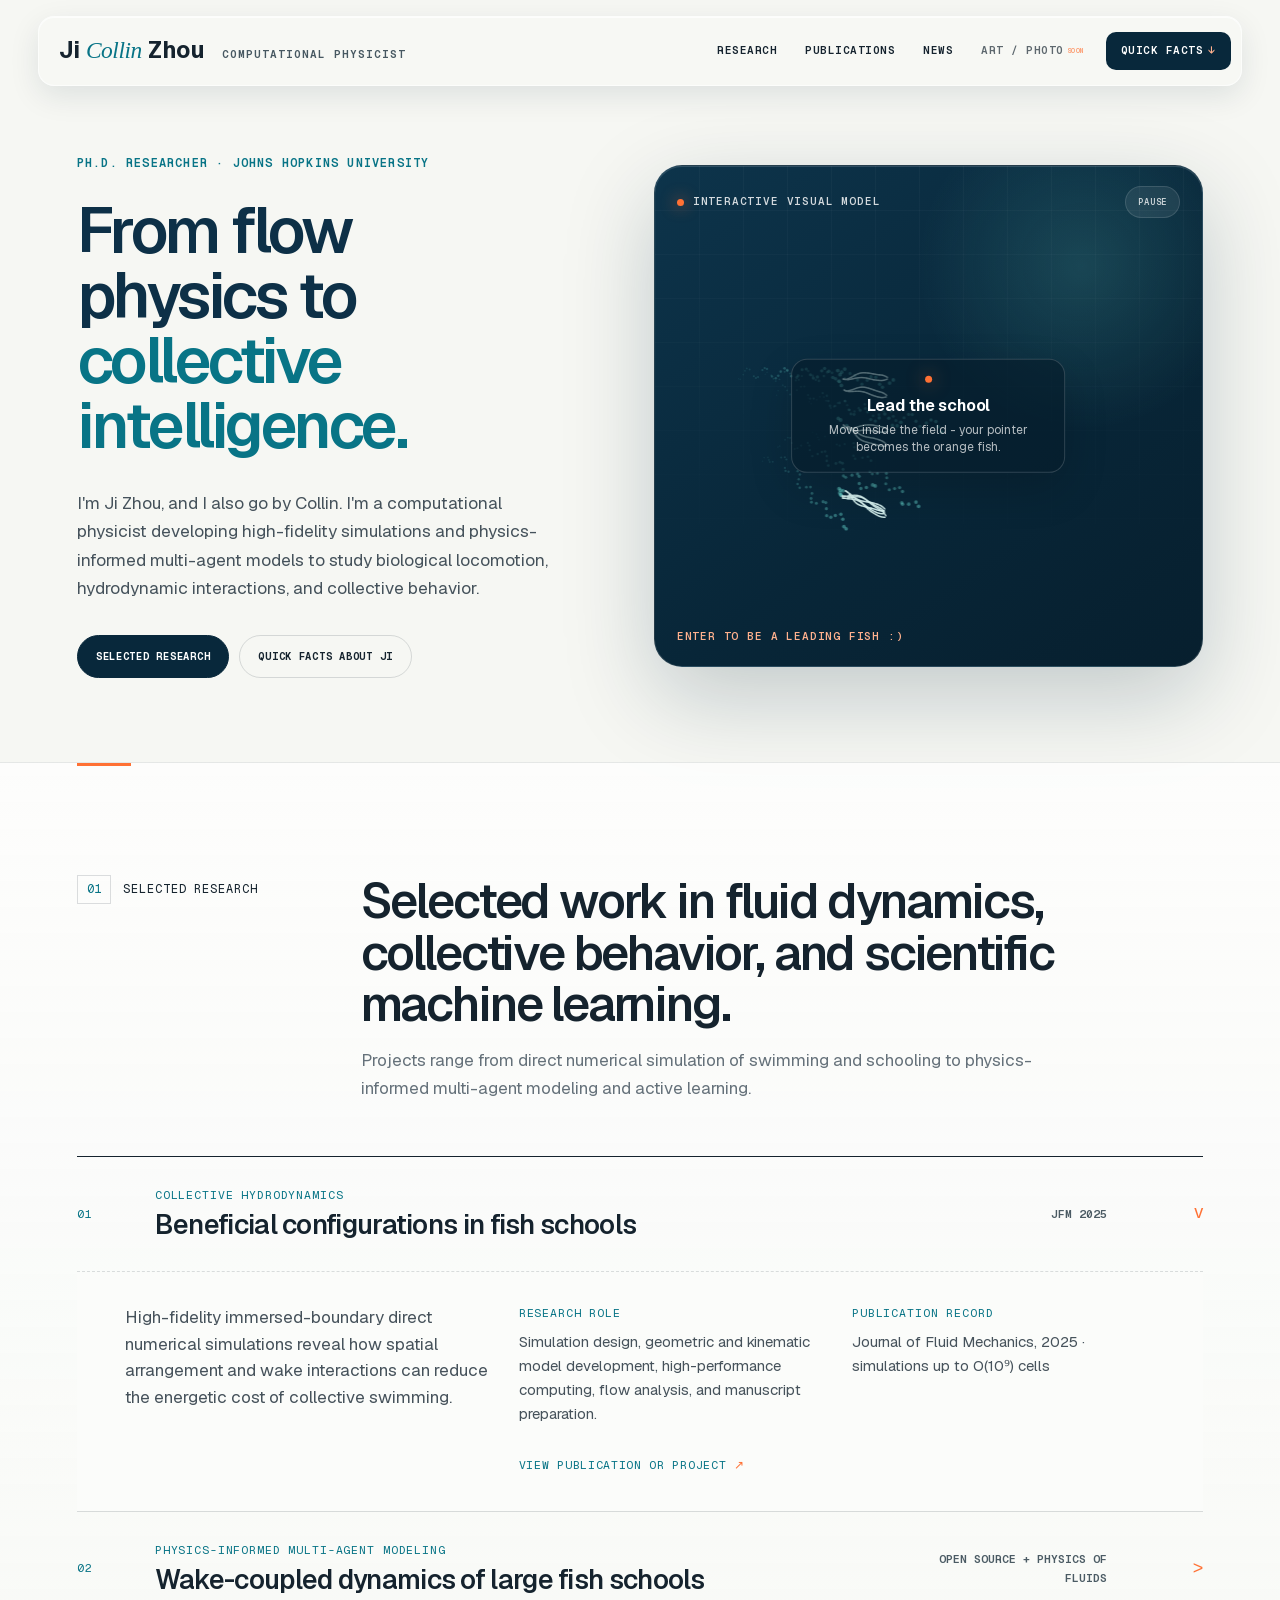
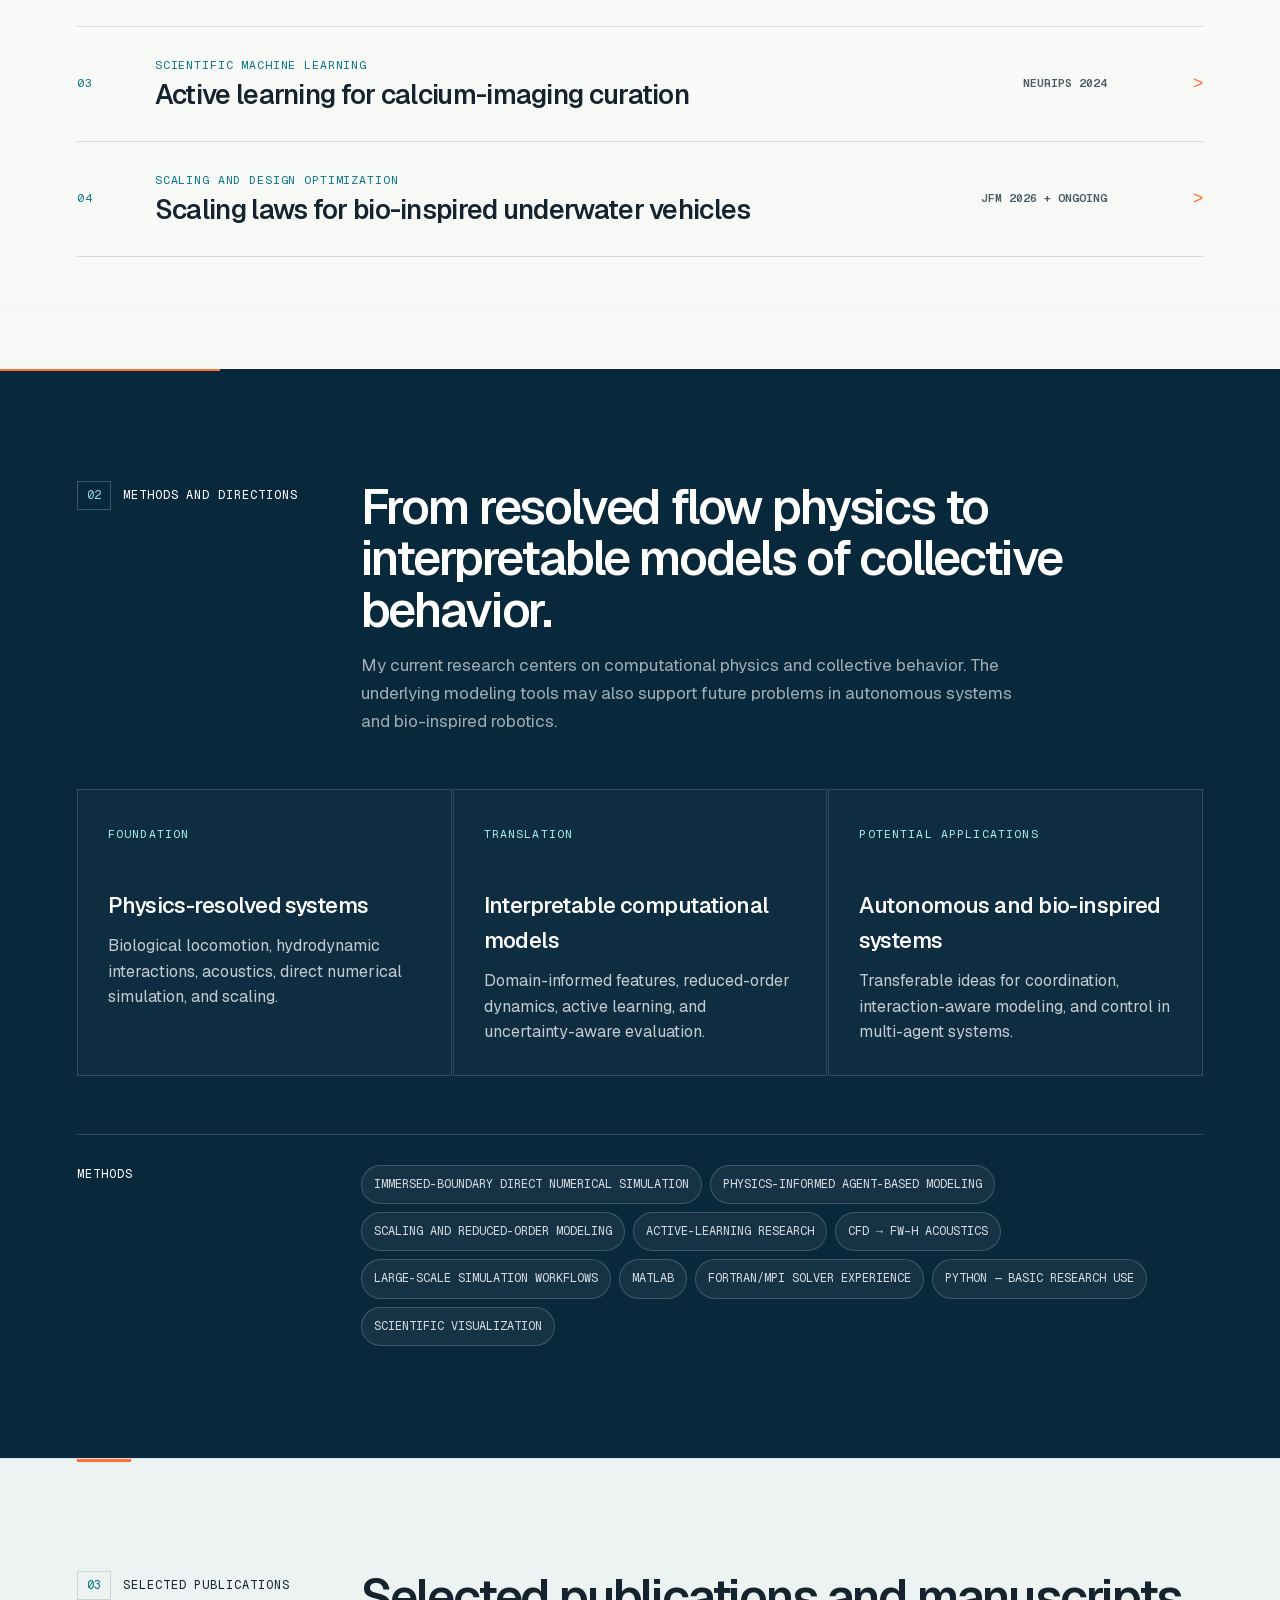
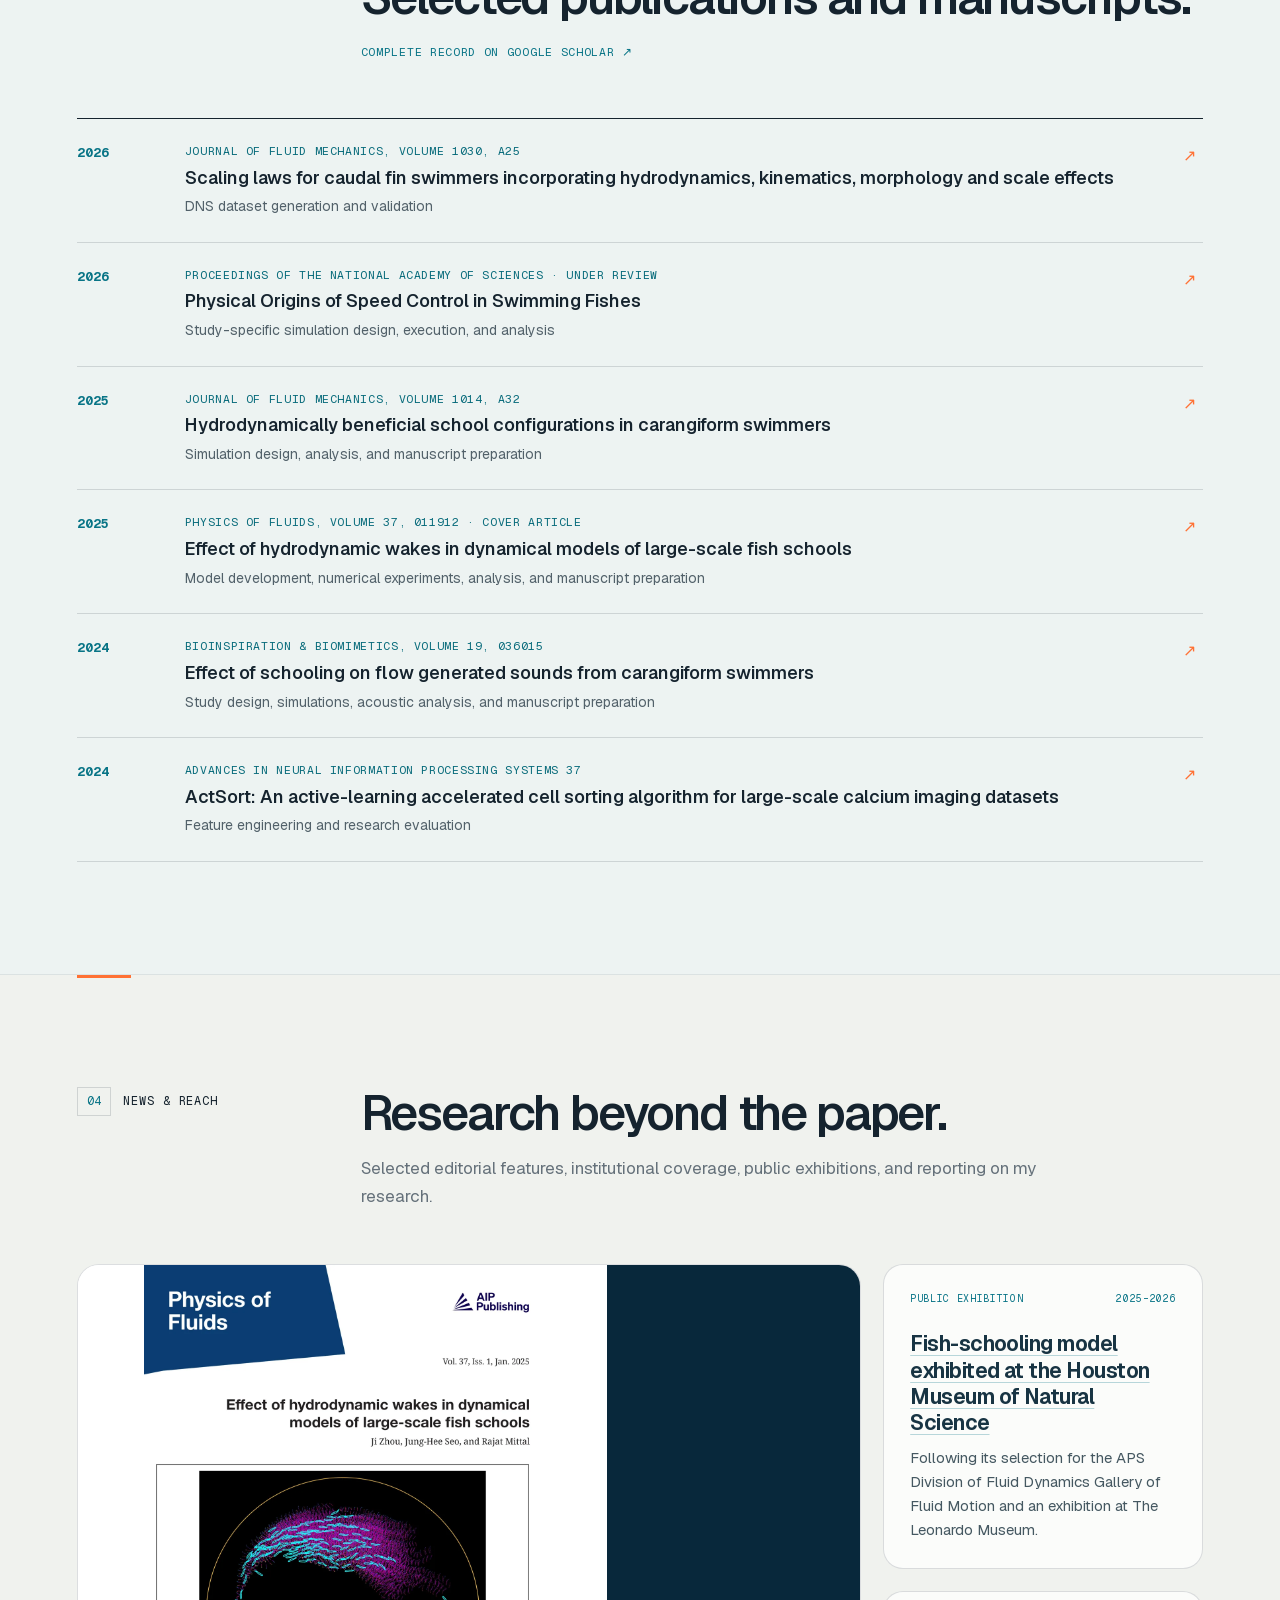
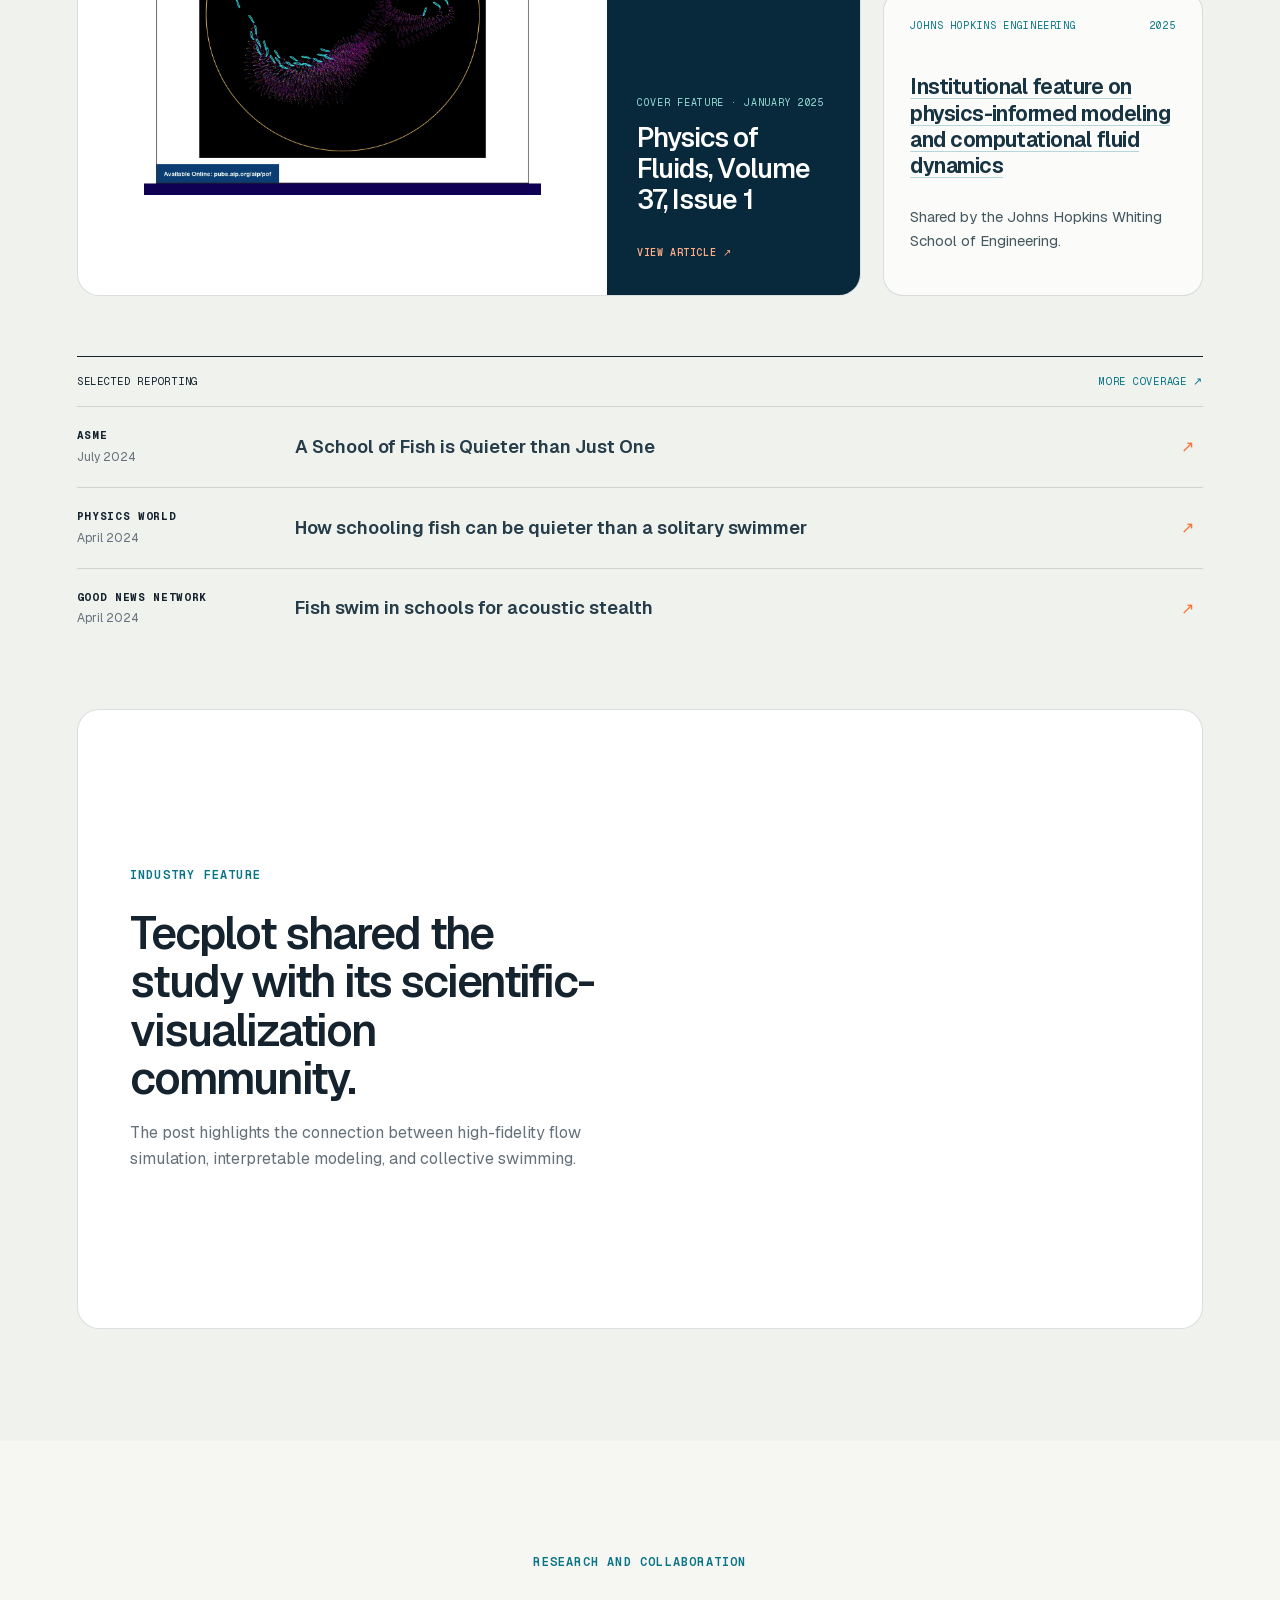
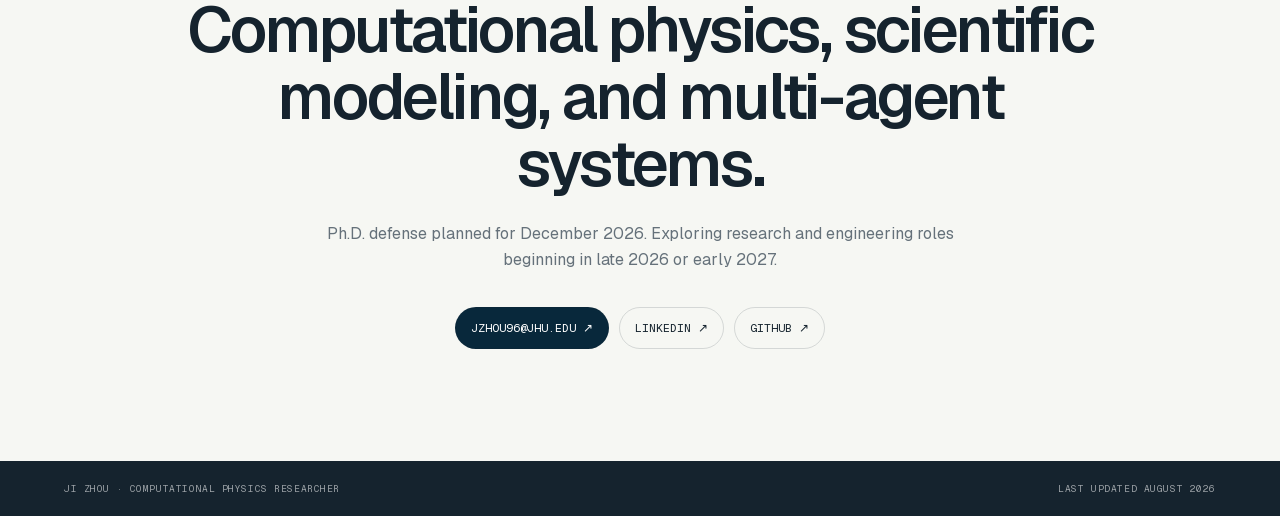
==== commit ce0a2e3d: "Publish refined research profile" ====
--- a/index.html
+++ b/index.html
@@ -1,4 +1,4 @@
-<!DOCTYPE html><html lang="en"><head><meta charSet="utf-8"/><meta name="viewport" content="width=device-width, initial-scale=1"/><link rel="stylesheet" href="/_next/static/css/index.4viUS7Rp.css" data-rsc-css-href="/_next/static/css/index.4viUS7Rp.css" data-precedence="vite-rsc/importer-resources"/><link rel="modulepreload" fetchPriority="low" href="/_next/static/chunks/index-DsDJfWKh.js"/><script src="/_next/static/chunks/rolldown-runtime-C60lm6uB.js" type="module" async=""></script><script src="/_next/static/chunks/framework-BaE7mD_r.js" type="module" async=""></script><script src="/_next/static/chunks/app-elements-Drg5O4vw.js" type="module" async=""></script><script src="/_next/static/chunks/hash-D0ldriCF.js" type="module" async=""></script><script src="/_next/static/chunks/record-BdkTR7AP.js" type="module" async=""></script><script src="/_next/static/chunks/app-rsc-cache-busting-D6voZqhu.js" type="module" async=""></script><script src="/_next/static/chunks/app-rsc-render-mode-IDJu5NEE.js" type="module" async=""></script><script src="/_next/static/chunks/headers-CeAbe3am.js" type="module" async=""></script><script src="/_next/static/chunks/protocol-headers-URL33uU5.js" type="module" async=""></script><script src="/_next/static/chunks/deployment-id-DFhHa9wO.js" type="module" async=""></script><script src="/_next/static/chunks/navigation-errors-wvgRKjB-.js" type="module" async=""></script><link rel="modulepreload" href="/_next/static/chunks/layout-segment-context-CLxilhuU.js" crossorigin=""/><link rel="modulepreload" href="/_next/static/chunks/QuickFactsPanel-C2W4TZvZ.js" crossorigin=""/><link rel="modulepreload" href="/_next/static/chunks/FishSchool-vDiCDMJ4.js" crossorigin=""/><link rel="modulepreload" href="/_next/static/chunks/ResearchProject-CUPWjPgD.js" crossorigin=""/><title>Ji Zhou — Computational Physics &amp; Physics-Based AI</title><meta name="description" content="Ji Zhou is a Johns Hopkins computational physics researcher working across high-fidelity simulation, collective intelligence, scientific AI, and bio-inspired systems."/><meta name="keywords" content="Ji Zhou,computational physics,physics-based AI,scientific machine learning,swarm robotics,collective intelligence,computational fluid dynamics"/><meta name="author" content="Ji Zhou"/><meta property="og:title" content="Ji Zhou — From Flow Physics to Collective Intelligence"/><meta property="og:description" content="High-fidelity simulation, interpretable models, and a path toward physics-based AI and swarm robotics."/><meta property="og:site_name" content="Ji Zhou"/><meta property="og:type" content="website"/><meta name="twitter:card" content="summary"/><meta name="twitter:title" content="Ji Zhou — Computational Physics &amp; Physics-Based AI"/><meta name="twitter:description" content="From flow physics to collective intelligence."/><script>Object.assign(((self[Symbol.for("vinext.navigationRuntime")]??={bootstrap:{routeManifest:null},functions:{}}).bootstrap.rsc??={rsc:[]}),{params:{},nav:{"pathname":"/","searchParams":[]}})</script><link rel="modulepreload" href="/_next/static/chunks/index-DsDJfWKh.js" />
+<!DOCTYPE html><html lang="en"><head><meta charSet="utf-8"/><meta name="viewport" content="width=device-width, initial-scale=1"/><link rel="stylesheet" href="/_next/static/css/index.DUc0J1g-.css" data-rsc-css-href="/_next/static/css/index.DUc0J1g-.css" data-precedence="vite-rsc/importer-resources"/><link rel="modulepreload" fetchPriority="low" href="/_next/static/chunks/index-DTN-lYXl.js"/><script src="/_next/static/chunks/rolldown-runtime-C60lm6uB.js" type="module" async=""></script><script src="/_next/static/chunks/framework-BaE7mD_r.js" type="module" async=""></script><script src="/_next/static/chunks/app-elements-Drg5O4vw.js" type="module" async=""></script><script src="/_next/static/chunks/hash-D0ldriCF.js" type="module" async=""></script><script src="/_next/static/chunks/record-BdkTR7AP.js" type="module" async=""></script><script src="/_next/static/chunks/app-rsc-cache-busting-BK1jkLr4.js" type="module" async=""></script><script src="/_next/static/chunks/app-rsc-render-mode-IDJu5NEE.js" type="module" async=""></script><script src="/_next/static/chunks/headers-CeAbe3am.js" type="module" async=""></script><script src="/_next/static/chunks/protocol-headers-URL33uU5.js" type="module" async=""></script><script src="/_next/static/chunks/deployment-id-DFhHa9wO.js" type="module" async=""></script><script src="/_next/static/chunks/navigation-errors-wvgRKjB-.js" type="module" async=""></script><link rel="modulepreload" href="/_next/static/chunks/layout-segment-context-BeVNlUs1.js" crossorigin=""/><link rel="modulepreload" href="/_next/static/chunks/QuickFactsPanel-ByVfzWWy.js" crossorigin=""/><link rel="modulepreload" href="/_next/static/chunks/FishSchool-vDiCDMJ4.js" crossorigin=""/><link rel="modulepreload" href="/_next/static/chunks/ResearchProject-CUPWjPgD.js" crossorigin=""/><title>Ji Zhou — Computational Physics &amp; Physics-Based AI</title><meta name="description" content="Ji Zhou is a Johns Hopkins computational physics researcher working across high-fidelity simulation, collective intelligence, scientific AI, and bio-inspired systems."/><meta name="keywords" content="Ji Zhou,computational physics,physics-based AI,scientific machine learning,multi-agent modeling,collective intelligence,computational fluid dynamics"/><meta name="author" content="Ji Zhou"/><meta property="og:title" content="Ji Zhou — From Flow Physics to Collective Intelligence"/><meta property="og:description" content="High-fidelity simulation and physics-informed multi-agent modeling for biological locomotion and collective behavior."/><meta property="og:site_name" content="Ji Zhou"/><meta property="og:type" content="website"/><meta name="twitter:card" content="summary"/><meta name="twitter:title" content="Ji Zhou — Computational Physics &amp; Physics-Based AI"/><meta name="twitter:description" content="From flow physics to collective intelligence."/><script>Object.assign(((self[Symbol.for("vinext.navigationRuntime")]??={bootstrap:{routeManifest:null},functions:{}}).bootstrap.rsc??={rsc:[]}),{params:{},nav:{"pathname":"/","searchParams":[]}})</script><link rel="modulepreload" href="/_next/static/chunks/index-DTN-lYXl.js" />
 <link rel="preload" href="/_next/static/_vinext_fonts/geist-8ac0455e797f/geist-98bbbccb.woff2" as="font" type="font/woff2" crossorigin />
 <link rel="preload" href="/_next/static/_vinext_fonts/geist-mono-00e989178794/geist-mono-013b2f2f.woff2" as="font" type="font/woff2" crossorigin />
 <style data-vinext-fonts>/* cyrillic-ext */
@@ -128,4 +128,4 @@
 
 .__variable_geist_mono_0f4jdpq { --font-mono: 'Geist Mono', 'Geist Mono Fallback'; }
 </style>
-</head><body class="__variable_geist_1x7d0xu __variable_geist_mono_0f4jdpq"><script type="application/ld+json">{"@context":"https://schema.org","@type":"Person","name":"Ji Zhou","alternateName":"Collin Zhou","jobTitle":"Computational Physics Researcher","affiliation":{"@type":"Organization","name":"Johns Hopkins University"},"url":"https://jicollinzhou.com","sameAs":["https://scholar.google.com/citations?user=ZHZzN04AAAAJ&hl=en","https://linkedin.com/in/jicollinzhou","https://github.com/jizhou-github"]}</script><header class="site-header glass"><a class="identity" href="#top" aria-label="Ji Zhou, home"><strong>Ji <em>Collin</em> Zhou</strong><span>Computational physicist</span></a><nav aria-label="Primary navigation"><a href="#research">Research</a><a href="#publications">Publications</a><a href="#news">News</a><button class="art-link" type="button" disabled="" title="Art and photography gallery coming later">Art / Photo <small>Soon</small></button><button class="view-link" type="button" aria-controls="quick-profile">Quick facts <span aria-hidden="true">↓</span></button></nav></header><main id="top" class="main-view"><section class="hero" aria-labelledby="hero-title"><div class="hero-copy"><p class="eyebrow">Ph.D. researcher · Johns Hopkins University</p><h1 id="hero-title">From flow physics to <span>collective intelligence.</span></h1><p class="hero-deck">I&#x27;m Ji Zhou, a computational physicist studying how fluid dynamics shapes biological locomotion, collective behavior, and intelligent systems.</p><div class="hero-actions"><a class="button button-primary" href="#research">Selected research</a><button class="button" type="button" aria-controls="quick-profile">Quick facts about Ji</button></div></div><div class="school-model"><div class="model-bar"><span><i></i> Interactive visual model</span><button type="button" aria-pressed="false">Pause</button></div><div class="model-instruction" aria-hidden="true"><strong>Lead the school</strong><span>Move inside the field - your pointer becomes the orange fish.</span></div><canvas aria-label="A lightweight interactive school of fish. Move the pointer inside the field to become the orange leading fish." role="img"></canvas><div class="model-caption"><span>Enter to be a leading fish :)</span></div></div></section><section class="quick-profile" id="quick-profile" aria-hidden="true"><div class="quick-profile-reveal"><div class="quick-profile-inner"><header class="quick-profile-header"><div><p class="eyebrow">Quick facts about me</p><h2>Ji <span>Collin</span> Zhou</h2><p>Computational physicist working across fluid dynamics, collective behavior, and physics-based AI.</p></div><div class="quick-profile-actions"><button class="quick-profile-close" type="button" aria-label="Close quick facts">Close</button></div></header><div class="quick-profile-grid"><dl class="quick-profile-facts"><div><dt>Current</dt><dd>Ph.D. Candidate, Mechanical Engineering<br/>Johns Hopkins University</dd></div><div><dt>Defense</dt><dd>Planned December 2026</dd></div><div><dt>Focus</dt><dd>Physics-based AI, collective intelligence, and bio-inspired systems</dd></div><div><dt>Contact</dt><dd><a href="mailto:jzhou96@jhu.edu">jzhou96@jhu.edu</a></dd></div></dl><div class="quick-profile-summary"><p>My research uses high-fidelity simulation and interpretable computational models to study biological locomotion and collective dynamics. I am translating that foundation toward scientific machine learning, embodied intelligence, and swarm robotics.</p><div class="quick-profile-capabilities"><span>Immersed-boundary DNS</span><span>Agent-based systems</span><span>Scientific ML</span><span>HPC workflows</span></div></div></div><div class="quick-profile-work" aria-label="Selected work"><article><time>2026</time><div><small>Journal of Fluid Mechanics</small><strong>Scaling laws for caudal fin swimmers</strong><p>DNS dataset spanning Reynolds numbers 5,000-100,000.</p></div></article><article><time>2025</time><div><small>Journal of Fluid Mechanics</small><strong>Hydrodynamically beneficial school configurations in carangiform swimmers</strong><p>Simulation design, computational analysis, and manuscript preparation.</p></div></article><article><time>2025</time><div><small>Physics of Fluids - cover article</small><strong>Effect of hydrodynamic wakes in dynamical models of large-scale fish schools</strong><p>Wake-coupled model development, numerical experiments, and analysis.</p></div></article><article><time>2024</time><div><small>NeurIPS</small><strong>ActSort: An active-learning accelerated cell sorting algorithm</strong><p>Domain-informed features, data curation, benchmarking, and evaluation.</p></div></article></div></div></div></section><section class="research-context" aria-label="Research profile"><p>Research profile</p><div><span>High-fidelity simulation</span><span>Physics-informed modeling</span><span>Scientific machine learning</span><span>Multi-agent systems</span></div></section><section class="section research" id="research"><div class="section-heading"><div><span class="section-index">01</span><p>Selected research</p></div><div><h2>Physical insight, computational scale, interpretable models.</h2><p>A selection of projects spanning resolved flow physics, reduced-order modeling, and data-efficient learning.</p></div></div><div class="project-list"><article class="project is-open"><button class="project-summary-button" type="button" aria-expanded="true" aria-controls="project-01"><span class="project-index">01</span><span class="project-heading"><small>Collective hydrodynamics</small><strong>Beneficial configurations in fish schools</strong></span><span class="project-label">JFM 2025</span><span class="project-toggle" aria-hidden="true"><i class="toggle-closed">&gt;</i><i class="toggle-open">v</i></span></button><div class="project-detail-shell" id="project-01" aria-hidden="false"><div><div class="project-detail"><p class="project-summary">High-fidelity immersed-boundary direct numerical simulations reveal how spatial arrangement and wake interactions can reduce the energetic cost of collective swimming.</p><div><small>Research role</small><p>Simulation design, geometric and kinematic model development, high-performance computing, flow analysis, and manuscript preparation.</p></div><div><small>Publication record</small><p>Journal of Fluid Mechanics, 2025 · simulations up to O(10⁹) cells</p></div><a href="https://www.cambridge.org/core/journals/journal-of-fluid-mechanics/article/hydrodynamically-beneficial-school-configurations-in-carangiform-swimmers-insights-from-a-flowphysics-informed-model/DED9E58228E191FD7AB9C50BA3077A70" target="_blank" rel="noreferrer">View publication or project <span>↗</span></a></div></div></div></article><article class="project"><button class="project-summary-button" type="button" aria-expanded="false" aria-controls="project-02"><span class="project-index">02</span><span class="project-heading"><small>Physics-informed multi-agent systems</small><strong>Wake-coupled dynamics of large fish schools</strong></span><span class="project-label">Open source + Physics of Fluids</span><span class="project-toggle" aria-hidden="true"><i class="toggle-closed">&gt;</i><i class="toggle-open">v</i></span></button><div class="project-detail-shell" id="project-02" aria-hidden="true"><div><div class="project-detail"><p class="project-summary">An open-source model combines social interaction rules with computational-fluid-dynamics-derived wake physics to study emergent organization at scale.</p><div><small>Research role</small><p>Model formulation, implementation, numerical experiments, parameter analysis, scientific visualization, and manuscript preparation.</p></div><div><small>Publication record</small><p>Physics of Fluids, 2025 · open-source MATLAB implementation</p></div><a href="https://github.com/jizhou-github/wakeSchool" target="_blank" rel="noreferrer">View publication or project <span>↗</span></a></div></div></div></article><article class="project"><button class="project-summary-button" type="button" aria-expanded="false" aria-controls="project-03"><span class="project-index">03</span><span class="project-heading"><small>Scientific machine learning</small><strong>Active learning for calcium-imaging curation</strong></span><span class="project-label">NeurIPS 2024</span><span class="project-toggle" aria-hidden="true"><i class="toggle-closed">&gt;</i><i class="toggle-open">v</i></span></button><div class="project-detail-shell" id="project-03" aria-hidden="true"><div><div class="project-detail"><p class="project-summary">ActSort directs expert attention to uncertain cell candidates, reducing manual review while retaining reliable large-scale calcium-imaging analysis.</p><div><small>Research role</small><p>Domain-informed feature design, dataset curation, benchmarking, evaluation, and interdisciplinary interpretation.</p></div><div><small>Publication record</small><p>Advances in Neural Information Processing Systems, 2024</p></div><a href="https://proceedings.neurips.cc/paper_files/paper/2024/hash/90080022263cddafddd4a0726f1fb186-Abstract-Conference.html" target="_blank" rel="noreferrer">View publication or project <span>↗</span></a></div></div></div></article><article class="project"><button class="project-summary-button" type="button" aria-expanded="false" aria-controls="project-04"><span class="project-index">04</span><span class="project-heading"><small>Reduced-order physics</small><strong>Scaling laws across swimmer size and regime</strong></span><span class="project-label">JFM 2026</span><span class="project-toggle" aria-hidden="true"><i class="toggle-closed">&gt;</i><i class="toggle-open">v</i></span></button><div class="project-detail-shell" id="project-04" aria-hidden="true"><div><div class="project-detail"><p class="project-summary">A parametric direct-numerical-simulation dataset connects hydrodynamics, kinematics, morphology, and scale to swimming performance.</p><div><small>Research role</small><p>Dataset generation, high-performance simulation campaigns, and validation of compact relations for thrust, power, efficiency, and speed.</p></div><div><small>Publication record</small><p>Journal of Fluid Mechanics, 2026 · Reynolds number 5,000–100,000</p></div><a href="https://arxiv.org/abs/2507.11665" target="_blank" rel="noreferrer">View publication or project <span>↗</span></a></div></div></div></article></div></section><section class="section direction" id="direction"><div class="section-heading light"><div><span class="section-index">02</span><p>Research direction</p></div><div><h2>Connecting resolved physics with adaptive, embodied systems.</h2><p>My work is moving from understanding collective locomotion toward models and control strategies for scientific AI and swarm robotics.</p></div></div><div class="trajectory" aria-label="Research trajectory"><article><span>FOUNDATION</span><h3>Physics-resolved systems</h3><p>Biological locomotion, hydrodynamic interactions, acoustics, direct numerical simulation, and scaling.</p></article><article><span>TRANSLATION</span><h3>Interpretable computational models</h3><p>Domain-informed features, reduced-order dynamics, active learning, and uncertainty-aware evaluation.</p></article><article><span>EMERGING DIRECTION</span><h3>Embodied and swarm intelligence</h3><p>Physics-informed coordination and control for multi-robot and bio-inspired systems.</p></article></div><div class="methods"><p>Methods</p><div><span>Immersed-boundary DNS</span><span>Agent-based modeling</span><span>Scaling analysis</span><span>Active-learning research</span><span>CFD → FW–H acoustics</span><span>HPC workflows</span><span>MATLAB</span><span>Scientific visualization</span></div></div></section><section class="section publications" id="publications"><div class="section-heading"><div><span class="section-index">03</span><p>Selected publications</p></div><div><h2>Peer-reviewed work.</h2><a class="text-link" href="https://scholar.google.com/citations?user=ZHZzN04AAAAJ&amp;hl=en" target="_blank" rel="noreferrer">Complete record on Google Scholar ↗</a></div></div><div class="publication-list"><a href="https://arxiv.org/abs/2507.11665" target="_blank" rel="noreferrer" class="publication-row"><strong>2026</strong><span><small>Journal of Fluid Mechanics, Volume 1030, A25</small><b>Scaling laws for caudal fin swimmers incorporating hydrodynamics, kinematics, morphology and scale effects</b><em>DNS dataset generation and validation</em></span><i>↗</i></a><a href="https://scholar.google.com/citations?user=ZHZzN04AAAAJ&amp;hl=en" target="_blank" rel="noreferrer" class="publication-row"><strong>2026</strong><span><small>Proceedings of the National Academy of Sciences · under review</small><b>Physical Origins of Speed Control in Swimming Fishes</b><em>Study-specific simulation design, execution, and analysis</em></span><i>↗</i></a><a href="https://www.cambridge.org/core/journals/journal-of-fluid-mechanics/article/hydrodynamically-beneficial-school-configurations-in-carangiform-swimmers-insights-from-a-flowphysics-informed-model/DED9E58228E191FD7AB9C50BA3077A70" target="_blank" rel="noreferrer" class="publication-row"><strong>2025</strong><span><small>Journal of Fluid Mechanics, Volume 1014, A32</small><b>Hydrodynamically beneficial school configurations in carangiform swimmers</b><em>Simulation design, analysis, and manuscript preparation</em></span><i>↗</i></a><a href="https://doi.org/10.1063/5.0250013" target="_blank" rel="noreferrer" class="publication-row"><strong>2025</strong><span><small>Physics of Fluids, Volume 37, 011912 · cover article</small><b>Effect of hydrodynamic wakes in dynamical models of large-scale fish schools</b><em>Model development, numerical experiments, analysis, and manuscript preparation</em></span><i>↗</i></a><a href="https://iopscience.iop.org/article/10.1088/1748-3190/ad3a4e" target="_blank" rel="noreferrer" class="publication-row"><strong>2024</strong><span><small>Bioinspiration &amp; Biomimetics, Volume 19, 036015</small><b>Effect of schooling on flow generated sounds from carangiform swimmers</b><em>Study design, simulations, acoustic analysis, and manuscript preparation</em></span><i>↗</i></a><a href="https://proceedings.neurips.cc/paper_files/paper/2024/hash/90080022263cddafddd4a0726f1fb186-Abstract-Conference.html" target="_blank" rel="noreferrer" class="publication-row"><strong>2024</strong><span><small>Advances in Neural Information Processing Systems 37</small><b>ActSort: An active-learning accelerated cell sorting algorithm for large-scale calcium imaging datasets</b><em>Feature engineering and research evaluation</em></span><i>↗</i></a></div></section><section class="section news" id="news"><div class="section-heading"><div><span class="section-index">04</span><p>News &amp; reach</p></div><div><h2>Research beyond the paper.</h2><p>Selected editorial features, institutional coverage, public exhibitions, and reporting on my research.</p></div></div><div class="news-grid"><a class="cover-feature" href="https://doi.org/10.1063/5.0250013" target="_blank" rel="noreferrer"><img src="/pof-cover-2025.webp" alt="Physics of Fluids January 2025 cover featuring Ji Zhou&#x27;s fish-schooling model" loading="lazy"/><span><small>Cover feature · January 2025</small><strong>Physics of Fluids, Volume 37, Issue 1</strong><b>View article ↗</b></span></a><div class="news-stories"><a href="https://www.linkedin.com/posts/jizhou-fluid_im-happy-to-share-a-small-milestone-from-activity-7399655023321849856-MBOy" target="_blank" rel="noreferrer"><span>Public exhibition</span><time>2025–2026</time><h3>Fish-schooling model exhibited at the Houston Museum of Natural Science</h3><p>Following its selection for the APS Division of Fluid Dynamics Gallery of Fluid Motion and an exhibition at The Leonardo Museum.</p></a><a href="https://www.linkedin.com/posts/johns-hopkins-whiting-school-of-engineering_geometricdeeplearning-computationalfluiddynamics-ugcPost-7393757505010700288-PQYP" target="_blank" rel="noreferrer"><span>Johns Hopkins Engineering</span><time>2025</time><h3>Institutional feature on physics-informed modeling and computational fluid dynamics</h3><p>Shared by the Johns Hopkins Whiting School of Engineering.</p></a></div></div><div class="coverage-list" aria-label="Selected press coverage"><div class="coverage-label"><span>Selected reporting</span><a href="https://iop.altmetric.com/details/161775049/news" target="_blank" rel="noreferrer">More coverage ↗</a></div><a href="https://www.asme.org/topics-resources/content/a-school-of-fish-is-quieter-than-just-one" target="_blank" rel="noreferrer"><span><b>ASME</b><time>July 2024</time></span><strong>A School of Fish is Quieter than Just One</strong><i>↗</i></a><a href="https://physicsworld.com/a/how-schooling-fish-can-be-quieter-than-a-solitary-swimmer/" target="_blank" rel="noreferrer"><span><b>Physics World</b><time>April 2024</time></span><strong>How schooling fish can be quieter than a solitary swimmer</strong><i>↗</i></a><a href="https://www.goodnewsnetwork.org/fish-swim-in-schools-for-stealth-as-100-fish-make-less-noise-than-an-individual-swimming-alone/" target="_blank" rel="noreferrer"><span><b>Good News Network</b><time>April 2024</time></span><strong>Fish swim in schools for acoustic stealth</strong><i>↗</i></a></div><div class="social-feature"><div><p class="eyebrow">Industry feature</p><h3>Tecplot shared the study with its scientific-visualization community.</h3><p>The post highlights the connection between high-fidelity flow simulation, interpretable modeling, and collective swimming.</p></div><iframe src="https://www.linkedin.com/embed/feed/update/urn:li:ugcPost:7445941891621351425?collapsed=1" height="542" width="504" frameBorder="0" allowFullScreen="" loading="lazy" title="Tecplot LinkedIn feature of Ji Zhou&#x27;s fish-schooling research"></iframe></div></section><section class="contact" id="contact"><p class="eyebrow">Research and collaboration</p><h2>Computational science, physics-based AI, and robotics.</h2><p>Ph.D. defense planned for December 2026. Exploring research and engineering roles beginning in late 2026 or early 2027.</p><div class="contact-links"><a href="mailto:jzhou96@jhu.edu">jzhou96@jhu.edu ↗</a><a href="https://linkedin.com/in/jicollinzhou" target="_blank" rel="noreferrer">LinkedIn ↗</a><a href="https://github.com/jizhou-github" target="_blank" rel="noreferrer">GitHub ↗</a></div></section></main><footer><p>Ji Zhou · Computational Physics × Collective Intelligence</p><p>Last updated August 2026</p></footer><script type="module" src="/_next/static/chunks/index-DsDJfWKh.js" id="_R_" async=""></script><script>((self[Symbol.for("vinext.navigationRuntime")]??={bootstrap:{routeManifest:null},functions:{}}).bootstrap.rsc??={rsc:[]}).rsc.push("2:I[\"8c0f216c4604\",[],\"Children\",1]\n")</script><script>((self[Symbol.for("vinext.navigationRuntime")]??={bootstrap:{routeManifest:null},functions:{}}).bootstrap.rsc??={rsc:[]}).rsc.push("3:I[\"593f344dc510\",[],\"GlobalErrorBoundary\",1]\n")</script><script>((self[Symbol.for("vinext.navigationRuntime")]??={bootstrap:{routeManifest:null},functions:{}}).bootstrap.rsc??={rsc:[]}).rsc.push("4:I[\"0b874ad30386\",[],\"default\",1]\n")</script><script>((self[Symbol.for("vinext.navigationRuntime")]??={bootstrap:{routeManifest:null},functions:{}}).bootstrap.rsc??={rsc:[]}).rsc.push("5:I[\"593f344dc510\",[],\"ErrorBoundary\",1]\n")</script><script>((self[Symbol.for("vinext.navigationRuntime")]??={bootstrap:{routeManifest:null},functions:{}}).bootstrap.rsc??={rsc:[]}).rsc.push("6:I[\"15c18cfaeeff\",[],\"LayoutSegmentProvider\",1]\n")</script><script>((self[Symbol.for("vinext.navigationRuntime")]??={bootstrap:{routeManifest:null},functions:{}}).bootstrap.rsc??={rsc:[]}).rsc.push("7:I[\"8c0f216c4604\",[],\"Slot\",1]\n")</script><script>((self[Symbol.for("vinext.navigationRuntime")]??={bootstrap:{routeManifest:null},functions:{}}).bootstrap.rsc??={rsc:[]}).rsc.push("8:I[\"9276801271d6\",[],\"AppRouterScrollTarget\",1]\n")</script><script>((self[Symbol.for("vinext.navigationRuntime")]??={bootstrap:{routeManifest:null},functions:{}}).bootstrap.rsc??={rsc:[]}).rsc.push("9:I[\"593f344dc510\",[],\"RedirectBoundary\",1]\n")</script><script>((self[Symbol.for("vinext.navigationRuntime")]??={bootstrap:{routeManifest:null},functions:{}}).bootstrap.rsc??={rsc:[]}).rsc.push(":HL[\"/_next/static/css/index.4viUS7Rp.css\",\"style\"     ]\n")</script><script>((self[Symbol.for("vinext.navigationRuntime")]??={bootstrap:{routeManifest:null},functions:{}}).bootstrap.rsc??={rsc:[]}).rsc.push("0:{\"__route\":\"route:/\",\"__interceptionContext\":null,\"__layoutIds\":[\"layout:/\"],\"__rootLayout\":\"/\",\"__sourcePage\":\"/page\",\"page:/\":\"$L1\",\"layout:/\":[[[[\"$\",\"link\",\"css:/_next/static/css/index.4viUS7Rp.css\",{\"rel\":\"stylesheet\",\"precedence\":\"vite-rsc/importer-resources\",\"href\":\"/_next/static/css/index.4viUS7Rp.css\",\"data-rsc-css-href\":\"/_next/static/css/index.4viUS7Rp.css\"}],\"$undefined\"],[\"$\",\"html\",null,{\"lang\":\"en\",\"children\":[\"$\",\"body\",null,{\"className\":\"__variable_geist_1x7d0xu __variable_geist_mono_0f4jdpq\",\"children\":[\"$\",\"$L2\",null,{}]}]}]],null],\"route:/\":[[[\"$\",\"meta\",null,{\"charSet\":\"utf-8\"}],[[\"$\",\"title\",\"0\",{\"children\":\"Ji Zhou — Computational Physics \u0026 Physics-Based AI\"}],[\"$\",\"meta\",\"1\",{\"name\":\"description\",\"content\":\"Ji Zhou is a Johns Hopkins computational physics researcher working across high-fidelity simulation, collective intelligence, scientific AI, and bio-inspired systems.\"}],[\"$\",\"meta\",\"2\",{\"name\":\"keywords\",\"content\":\"Ji Zhou,computational physics,physics-based AI,scientific machine learning,swarm robotics,collective intelligence,computational fluid dynamics\"}],[\"$\",\"meta\",\"3\",{\"name\":\"author\",\"content\":\"Ji Zhou\"}],[\"$\",\"meta\",\"4\",{\"property\":\"og:title\",\"content\":\"Ji Zhou — From Flow Physics to Collective Intelligence\"}],[\"$\",\"meta\",\"5\",{\"property\":\"og:description\",\"content\":\"High-fidelity simulation, interpretable models, and a path toward physics-based AI and swarm robotics.\"}],[\"$\",\"meta\",\"6\",{\"property\":\"og:site_name\",\"content\":\"Ji Zhou\"}],[\"$\",\"meta\",\"7\",{\"property\":\"og:type\",\"content\":\"website\"}],[\"$\",\"meta\",\"8\",{\"name\":\"twitter:card\",\"content\":\"summary\"}],[\"$\",\"meta\",\"9\",{\"name\":\"twitter:title\",\"content\":\"Ji Zhou — Computational Physics \u0026 Physics-Based AI\"}],[\"$\",\"meta\",\"10\",{\"name\":\"twitter:description\",\"content\":\"From flow physics to collective intelligence.\"}]],[[\"$\",\"meta\",\"0\",{\"name\":\"viewport\",\"content\":\"width=device-width, initial-scale=1\"}]]],[\"$\",\"$L3\",null,{\"fallback\":\"$4\",\"children\":[\"$\",\"$L5\",null,{\"fallback\":\"$4\",\"children\":[\"$\",\"$L6\",null,{\"providerId\":\"layout:/\",\"segmentMap\":{\"children\":[]},\"children\":[\"$\",\"$L7\",null,{\"id\":\"layout:/\",\"parallelSlots\":\"$undefined\",\"children\":[\"$\",\"$L8\",null,{\"children\":[\"$\",\"$L9\",null,{\"children\":[[\"$\",\"$L6\",null,{\"providerId\":\"page:/\",\"segmentMap\":{\"children\":[\"__PAGE__\"]},\"children\":[\"$\",\"$L7\",null,{\"id\":\"page:/\"}]}],null]}]}]}]}]}]}],null,null],\"__layoutFlags\":{\"layout:/\":\"s\"},\"__artifactCompatibility\":{\"schemaVersion\":1,\"graphVersion\":\"app-route-graph:1177fd80f83fa7b0\",\"deploymentVersion\":\"e4a70516-96f3-4bb8-9a21-f91f02dfa743\",\"appElementsSchemaVersion\":1,\"rscPayloadSchemaVersion\":1,\"rootBoundaryId\":\"/\",\"renderEpoch\":null},\"__renderObservation\":{\"schemaVersion\":1,\"output\":{\"kind\":\"app-rsc\",\"mountedSlotsFingerprint\":null,\"renderEpoch\":null,\"rootBoundaryId\":\"/\",\"routeId\":\"route:/\"},\"completeness\":\"partial\",\"boundaryOutcome\":{\"kind\":\"unknown\"},\"requestApis\":[{\"kind\":\"connection\",\"status\":\"unknown\"},{\"kind\":\"cookies\",\"status\":\"unknown\"},{\"kind\":\"draftMode\",\"status\":\"unknown\"},{\"kind\":\"headers\",\"status\":\"unknown\"},{\"kind\":\"params\",\"status\":\"unknown\"},{\"kind\":\"searchParams\",\"status\":\"unknown\"}],\"dynamicFetches\":[],\"cacheTags\":[\"/\",\"_N_T_/\",\"_N_T_/index\",\"_N_T_/layout\",\"_N_T_/page\"],\"pathTags\":[\"/\"],\"cacheability\":\"unknown\",\"downgrade\":{\"target\":\"freshRender\",\"reasons\":[{\"code\":\"CP_DOWNGRADE_CACHEABILITY_UNKNOWN\",\"target\":\"freshRender\"},{\"code\":\"CP_DOWNGRADE_INCOMPLETE_OBSERVATION\",\"completeness\":\"partial\",\"target\":\"freshRender\"},{\"code\":\"CP_DOWNGRADE_UNKNOWN_REQUEST_API\",\"requestApi\":\"connection\",\"target\":\"freshRender\"},{\"code\":\"CP_DOWNGRADE_UNKNOWN_REQUEST_API\",\"requestApi\":\"cookies\",\"target\":\"freshRender\"},{\"code\":\"CP_DOWNGRADE_UNKNOWN_REQUEST_API\",\"requestApi\":\"draftMode\",\"target\":\"freshRender\"},{\"code\":\"CP_DOWNGRADE_UNKNOWN_REQUEST_API\",\"requestApi\":\"headers\",\"target\":\"freshRender\"},{\"code\":\"CP_DOWNGRADE_UNKNOWN_REQUEST_API\",\"requestApi\":\"params\",\"target\":\"freshRender\"},{\"code\":\"CP_DOWNGRADE_UNKNOWN_REQUEST_API\",\"requestApi\":\"searchParams\",\"target\":\"freshRender\"}],\"fallback\":{\"kind\":\"breakerFallback\",\"code\":\"CP_PRIVATE_DYNAMIC_DOWNGRADE\",\"mode\":\"renderFresh\",\"scope\":\"affectedOutput\",\"fields\":{\"reasonCodes\":[\"CP_DOWNGRADE_CACHEABILITY_UNKNOWN\",\"CP_DOWNGRADE_INCOMPLETE_OBSERVATION\",\"CP_DOWNGRADE_UNKNOWN_REQUEST_API\",\"CP_DOWNGRADE_UNKNOWN_REQUEST_API\",\"CP_DOWNGRADE_UNKNOWN_REQUEST_API\",\"CP_DOWNGRADE_UNKNOWN_REQUEST_API\",\"CP_DOWNGRADE_UNKNOWN_REQUEST_API\",\"CP_DOWNGRADE_UNKNOWN_REQUEST_API\"],\"target\":\"freshRender\"}},\"isPublicCacheCandidate\":false}}}\n")</script><script>((self[Symbol.for("vinext.navigationRuntime")]??={bootstrap:{routeManifest:null},functions:{}}).bootstrap.rsc??={rsc:[]}).rsc.push("a:I[\"975a2aa4a55e\",[],\"QuickFactsToggle\",1]\n")</script><script>((self[Symbol.for("vinext.navigationRuntime")]??={bootstrap:{routeManifest:null},functions:{}}).bootstrap.rsc??={rsc:[]}).rsc.push("b:I[\"bee30ad714d4\",[],\"default\",1]\n")</script><script>((self[Symbol.for("vinext.navigationRuntime")]??={bootstrap:{routeManifest:null},functions:{}}).bootstrap.rsc??={rsc:[]}).rsc.push("c:I[\"975a2aa4a55e\",[],\"default\",1]\n")</script><script>((self[Symbol.for("vinext.navigationRuntime")]??={bootstrap:{routeManifest:null},functions:{}}).bootstrap.rsc??={rsc:[]}).rsc.push("d:I[\"0e83fa2d62ee\",[],\"default\",1]\n")</script><script>((self[Symbol.for("vinext.navigationRuntime")]??={bootstrap:{routeManifest:null},functions:{}}).bootstrap.rsc??={rsc:[]}).rsc.push("1:[[\"$\",\"script\",null,{\"type\":\"application/ld+json\",\"dangerouslySetInnerHTML\":{\"__html\":\"{\\\"@context\\\":\\\"https://schema.org\\\",\\\"@type\\\":\\\"Person\\\",\\\"name\\\":\\\"Ji Zhou\\\",\\\"alternateName\\\":\\\"Collin Zhou\\\",\\\"jobTitle\\\":\\\"Computational Physics Researcher\\\",\\\"affiliation\\\":{\\\"@type\\\":\\\"Organization\\\",\\\"name\\\":\\\"Johns Hopkins University\\\"},\\\"url\\\":\\\"https://jicollinzhou.com\\\",\\\"sameAs\\\":[\\\"https://scholar.google.com/citations?user=ZHZzN04AAAAJ\u0026hl=en\\\",\\\"https://linkedin.com/in/jicollinzhou\\\",\\\"https://github.com/jizhou-github\\\"]}\"}}],[\"$\",\"header\",null,{\"className\":\"site-header glass\",\"children\":[[\"$\",\"a\",null,{\"className\":\"identity\",\"href\":\"#top\",\"aria-label\":\"Ji Zhou, home\",\"children\":[[\"$\",\"strong\",null,{\"children\":[\"Ji \",[\"$\",\"em\",null,{\"children\":\"Collin\"}],\" Zhou\"]}],[\"$\",\"span\",null,{\"children\":\"Computational physicist\"}]]}],[\"$\",\"nav\",null,{\"aria-label\":\"Primary navigation\",\"children\":[[\"$\",\"a\",null,{\"href\":\"#research\",\"children\":\"Research\"}],[\"$\",\"a\",null,{\"href\":\"#publications\",\"children\":\"Publications\"}],[\"$\",\"a\",null,{\"href\":\"#news\",\"children\":\"News\"}],[\"$\",\"button\",null,{\"className\":\"art-link\",\"type\":\"button\",\"disabled\":true,\"title\":\"Art and photography gallery coming later\",\"children\":[\"Art / Photo \",[\"$\",\"small\",null,{\"children\":\"Soon\"}]]}],[\"$\",\"$La\",null,{\"className\":\"view-link\",\"children\":[\"Quick facts \",[\"$\",\"span\",null,{\"aria-hidden\":\"true\",\"children\":\"↓\"}]]}]]}]]}],[\"$\",\"main\",null,{\"id\":\"top\",\"className\":\"main-view\",\"children\":[[\"$\",\"section\",null,{\"className\":\"hero\",\"aria-labelledby\":\"hero-title\",\"children\":[[\"$\",\"div\",null,{\"className\":\"hero-copy\",\"children\":[[\"$\",\"p\",null,{\"className\":\"eyebrow\",\"children\":\"Ph.D. researcher · Johns Hopkins University\"}],[\"$\",\"h1\",null,{\"id\":\"hero-title\",\"children\":[\"From flow physics to \",[\"$\",\"span\",null,{\"children\":\"collective intelligence.\"}]]}],[\"$\",\"p\",null,{\"className\":\"hero-deck\",\"children\":\"I'm Ji Zhou, a computational physicist studying how fluid dynamics shapes biological locomotion, collective behavior, and intelligent systems.\"}],[\"$\",\"div\",null,{\"className\":\"hero-actions\",\"children\":[[\"$\",\"a\",null,{\"className\":\"button button-primary\",\"href\":\"#research\",\"children\":\"Selected research\"}],[\"$\",\"$La\",null,{\"className\":\"button\",\"children\":\"Quick facts about Ji\"}]]}]]}],[\"$\",\"$Lb\",null,{}]]}],[\"$\",\"$Lc\",null,{}],[\"$\",\"section\",null,{\"className\":\"research-context\",\"aria-label\":\"Research profile\",\"children\":[[\"$\",\"p\",null,{\"children\":\"Research profile\"}],[\"$\",\"div\",null,{\"children\":[[\"$\",\"span\",null,{\"children\":\"High-fidelity simulation\"}],[\"$\",\"span\",null,{\"children\":\"Physics-informed modeling\"}],[\"$\",\"span\",null,{\"children\":\"Scientific machine learning\"}],[\"$\",\"span\",null,{\"children\":\"Multi-agent systems\"}]]}]]}],[\"$\",\"section\",null,{\"className\":\"section research\",\"id\":\"research\",\"children\":[[\"$\",\"div\",null,{\"className\":\"section-heading\",\"children\":[[\"$\",\"div\",null,{\"children\":[[\"$\",\"span\",null,{\"className\":\"section-index\",\"children\":\"01\"}],[\"$\",\"p\",null,{\"children\":\"Selected research\"}]]}],[\"$\",\"div\",null,{\"children\":[[\"$\",\"h2\",null,{\"children\":\"Physical insight, computational scale, interpretable models.\"}],[\"$\",\"p\",null,{\"children\":\"A selection of projects spanning resolved flow physics, reduced-order modeling, and data-efficient learning.\"}]]}]]}],[\"$\",\"div\",null,{\"className\":\"project-list\",\"children\":[[\"$\",\"$Ld\",\"01\",{\"project\":{\"index\":\"01\",\"field\":\"Collective hydrodynamics\",\"title\":\"Beneficial configurations in fish schools\",\"summary\":\"High-fidelity immersed-boundary direct numerical simulations reveal how spatial arrangement and wake interactions can reduce the energetic cost of collective swimming.\",\"role\":\"Simulation design, geometric and kinematic model development, high-performance computing, flow analysis, and manuscript preparation.\",\"record\":\"Journal of Fluid Mechanics, 2025 · simulations up to O(10⁹) cells\",\"label\":\"JFM 2025\",\"href\":\"https://www.cambridge.org/core/journals/journal-of-fluid-mechanics/article/hydrodynamically-beneficial-school-configurations-in-carangiform-swimmers-insights-from-a-flowphysics-informed-model/DED9E58228E191FD7AB9C50BA3077A70\"},\"initiallyOpen\":true}],[\"$\",\"$Ld\",\"02\",{\"project\":{\"index\":\"02\",\"field\":\"Physics-informed multi-agent systems\",\"title\":\"Wake-coupled dynamics of large fish schools\",\"summary\":\"An open-source model combines social interaction rules with computational-fluid-dynamics-derived wake physics to study emergent organization at scale.\",\"role\":\"Model formulation, implementation, numerical experiments, parameter analysis, scientific visualization, and manuscript preparation.\",\"record\":\"Physics of Fluids, 2025 · open-source MATLAB implementation\",\"label\":\"Open source + Physics of Fluids\",\"href\":\"https://github.com/jizhou-github/wakeSchool\"},\"initiallyOpen\":false}],\"$Le\",\"$Lf\"]}]]}],\"$L10\",\"$L11\",\"$L12\",\"$L13\"]}],\"$L14\"]\n")</script><script>((self[Symbol.for("vinext.navigationRuntime")]??={bootstrap:{routeManifest:null},functions:{}}).bootstrap.rsc??={rsc:[]}).rsc.push("e:[\"$\",\"$Ld\",\"03\",{\"project\":{\"index\":\"03\",\"field\":\"Scientific machine learning\",\"title\":\"Active learning for calcium-imaging curation\",\"summary\":\"ActSort directs expert attention to uncertain cell candidates, reducing manual review while retaining reliable large-scale calcium-imaging analysis.\",\"role\":\"Domain-informed feature design, dataset curation, benchmarking, evaluation, and interdisciplinary interpretation.\",\"record\":\"Advances in Neural Information Processing Systems, 2024\",\"label\":\"NeurIPS 2024\",\"href\":\"https://proceedings.neurips.cc/paper_files/paper/2024/hash/90080022263cddafddd4a0726f1fb186-Abstract-Conference.html\"},\"initiallyOpen\":false}]\n")</script><script>((self[Symbol.for("vinext.navigationRuntime")]??={bootstrap:{routeManifest:null},functions:{}}).bootstrap.rsc??={rsc:[]}).rsc.push("f:[\"$\",\"$Ld\",\"04\",{\"project\":{\"index\":\"04\",\"field\":\"Reduced-order physics\",\"title\":\"Scaling laws across swimmer size and regime\",\"summary\":\"A parametric direct-numerical-simulation dataset connects hydrodynamics, kinematics, morphology, and scale to swimming performance.\",\"role\":\"Dataset generation, high-performance simulation campaigns, and validation of compact relations for thrust, power, efficiency, and speed.\",\"record\":\"Journal of Fluid Mechanics, 2026 · Reynolds number 5,000–100,000\",\"label\":\"JFM 2026\",\"href\":\"https://arxiv.org/abs/2507.11665\"},\"initiallyOpen\":false}]\n")</script><script>((self[Symbol.for("vinext.navigationRuntime")]??={bootstrap:{routeManifest:null},functions:{}}).bootstrap.rsc??={rsc:[]}).rsc.push("10:[\"$\",\"section\",null,{\"className\":\"section direction\",\"id\":\"direction\",\"children\":[[\"$\",\"div\",null,{\"className\":\"section-heading light\",\"children\":[[\"$\",\"div\",null,{\"children\":[[\"$\",\"span\",null,{\"className\":\"section-index\",\"children\":\"02\"}],[\"$\",\"p\",null,{\"children\":\"Research direction\"}]]}],[\"$\",\"div\",null,{\"children\":[[\"$\",\"h2\",null,{\"children\":\"Connecting resolved physics with adaptive, embodied systems.\"}],[\"$\",\"p\",null,{\"children\":\"My work is moving from understanding collective locomotion toward models and control strategies for scientific AI and swarm robotics.\"}]]}]]}],[\"$\",\"div\",null,{\"className\":\"trajectory\",\"aria-label\":\"Research trajectory\",\"children\":[[\"$\",\"article\",null,{\"children\":[[\"$\",\"span\",null,{\"children\":\"FOUNDATION\"}],[\"$\",\"h3\",null,{\"children\":\"Physics-resolved systems\"}],[\"$\",\"p\",null,{\"children\":\"Biological locomotion, hydrodynamic interactions, acoustics, direct numerical simulation, and scaling.\"}]]}],[\"$\",\"article\",null,{\"children\":[[\"$\",\"span\",null,{\"children\":\"TRANSLATION\"}],[\"$\",\"h3\",null,{\"children\":\"Interpretable computational models\"}],[\"$\",\"p\",null,{\"children\":\"Domain-informed features, reduced-order dynamics, active learning, and uncertainty-aware evaluation.\"}]]}],[\"$\",\"article\",null,{\"children\":[[\"$\",\"span\",null,{\"children\":\"EMERGING DIRECTION\"}],[\"$\",\"h3\",null,{\"children\":\"Embodied and swarm intelligence\"}],[\"$\",\"p\",null,{\"children\":\"Physics-informed coordination and control for multi-robot and bio-inspired systems.\"}]]}]]}],[\"$\",\"div\",null,{\"className\":\"methods\",\"children\":[[\"$\",\"p\",null,{\"children\":\"Methods\"}],[\"$\",\"div\",null,{\"children\":[[\"$\",\"span\",null,{\"children\":\"Immersed-boundary DNS\"}],[\"$\",\"span\",null,{\"children\":\"Agent-based modeling\"}],[\"$\",\"span\",null,{\"children\":\"Scaling analysis\"}],[\"$\",\"span\",null,{\"children\":\"Active-learning research\"}],[\"$\",\"span\",null,{\"children\":\"CFD → FW–H acoustics\"}],[\"$\",\"span\",null,{\"children\":\"HPC workflows\"}],[\"$\",\"span\",null,{\"children\":\"MATLAB\"}],[\"$\",\"span\",null,{\"children\":\"Scientific visualization\"}]]}]]}]]}]\n")</script><script>((self[Symbol.for("vinext.navigationRuntime")]??={bootstrap:{routeManifest:null},functions:{}}).bootstrap.rsc??={rsc:[]}).rsc.push("11:[\"$\",\"section\",null,{\"className\":\"section publications\",\"id\":\"publications\",\"children\":[[\"$\",\"div\",null,{\"className\":\"section-heading\",\"children\":[[\"$\",\"div\",null,{\"children\":[[\"$\",\"span\",null,{\"className\":\"section-index\",\"children\":\"03\"}],[\"$\",\"p\",null,{\"children\":\"Selected publications\"}]]}],[\"$\",\"div\",null,{\"children\":[[\"$\",\"h2\",null,{\"children\":\"Peer-reviewed work.\"}],[\"$\",\"a\",null,{\"className\":\"text-link\",\"href\":\"https://scholar.google.com/citations?user=ZHZzN04AAAAJ\u0026hl=en\",\"target\":\"_blank\",\"rel\":\"noreferrer\",\"children\":\"Complete record on Google Scholar ↗\"}]]}]]}],[\"$\",\"div\",null,{\"className\":\"publication-list\",\"children\":[[\"$\",\"a\",\"2026-Scaling laws for caudal fin swimmers incorporating hydrodynamics, kinematics, morphology and scale effects\",{\"href\":\"https://arxiv.org/abs/2507.11665\",\"target\":\"_blank\",\"rel\":\"noreferrer\",\"className\":\"publication-row\",\"children\":[[\"$\",\"strong\",null,{\"children\":\"2026\"}],[\"$\",\"span\",null,{\"children\":[[\"$\",\"small\",null,{\"children\":\"Journal of Fluid Mechanics, Volume 1030, A25\"}],[\"$\",\"b\",null,{\"children\":\"Scaling laws for caudal fin swimmers incorporating hydrodynamics, kinematics, morphology and scale effects\"}],[\"$\",\"em\",null,{\"children\":\"DNS dataset generation and validation\"}]]}],[\"$\",\"i\",null,{\"children\":\"↗\"}]]}],[\"$\",\"a\",\"2026-Physical Origins of Speed Control in Swimming Fishes\",{\"href\":\"https://scholar.google.com/citations?user=ZHZzN04AAAAJ\u0026hl=en\",\"target\":\"_blank\",\"rel\":\"noreferrer\",\"className\":\"publication-row\",\"children\":[[\"$\",\"strong\",null,{\"children\":\"2026\"}],[\"$\",\"span\",null,{\"children\":[[\"$\",\"small\",null,{\"children\":\"Proceedings of the National Academy of Sciences · under review\"}],[\"$\",\"b\",null,{\"children\":\"Physical Origins of Speed Control in Swimming Fishes\"}],[\"$\",\"em\",null,{\"children\":\"Study-specific simulation design, execution, and analysis\"}]]}],[\"$\",\"i\",null,{\"children\":\"↗\"}]]}],[\"$\",\"a\",\"2025-Hydrodynamically beneficial school configurations in carangiform swimmers\",{\"href\":\"https://www.cambridge.org/core/journals/journal-of-fluid-mechanics/article/hydrodynamically-beneficial-school-configurations-in-carangiform-swimmers-insights-from-a-flowphysics-informed-model/DED9E58228E191FD7AB9C50BA3077A70\",\"target\":\"_blank\",\"rel\":\"noreferrer\",\"className\":\"publication-row\",\"children\":[[\"$\",\"strong\",null,{\"children\":\"2025\"}],[\"$\",\"span\",null,{\"children\":[[\"$\",\"small\",null,{\"children\":\"Journal of Fluid Mechanics, Volume 1014, A32\"}],[\"$\",\"b\",null,{\"children\":\"Hydrodynamically beneficial school configurations in carangiform swimmers\"}],[\"$\",\"em\",null,{\"children\":\"Simulation design, analysis, and manuscript preparation\"}]]}],[\"$\",\"i\",null,{\"children\":\"↗\"}]]}],[\"$\",\"a\",\"2025-Effect of hydrodynamic wakes in dynamical models of large-scale fish schools\",{\"href\":\"https://doi.org/10.1063/5.0250013\",\"target\":\"_blank\",\"rel\":\"noreferrer\",\"className\":\"publication-row\",\"children\":[[\"$\",\"strong\",null,{\"children\":\"2025\"}],[\"$\",\"span\",null,{\"children\":[[\"$\",\"small\",null,{\"children\":\"Physics of Fluids, Volume 37, 011912 · cover article\"}],[\"$\",\"b\",null,{\"children\":\"Effect of hydrodynamic wakes in dynamical models of large-scale fish schools\"}],[\"$\",\"em\",null,{\"children\":\"Model development, numerical experiments, analysis, and manuscript preparation\"}]]}],[\"$\",\"i\",null,{\"children\":\"↗\"}]]}],[\"$\",\"a\",\"2024-Effect of schooling on flow generated sounds from carangiform swimmers\",{\"href\":\"https://iopscience.iop.org/article/10.1088/1748-3190/ad3a4e\",\"target\":\"_blank\",\"rel\":\"noreferrer\",\"className\":\"publication-row\",\"children\":[[\"$\",\"strong\",null,{\"children\":\"2024\"}],[\"$\",\"span\",null,{\"children\":[[\"$\",\"small\",null,{\"children\":\"Bioinspiration \u0026 Biomimetics, Volume 19, 036015\"}],[\"$\",\"b\",null,{\"children\":\"Effect of schooling on flow generated sounds from carangiform swimmers\"}],[\"$\",\"em\",null,{\"children\":\"Study design, simulations, acoustic analysis, and manuscript preparation\"}]]}],[\"$\",\"i\",null,{\"children\":\"↗\"}]]}],[\"$\",\"a\",\"2024-ActSort: An active-learning accelerated cell sorting algorithm for large-scale calcium imaging datasets\",{\"href\":\"https://proceedings.neurips.cc/paper_files/paper/2024/hash/90080022263cddafddd4a0726f1fb186-Abstract-Conference.html\",\"target\":\"_blank\",\"rel\":\"noreferrer\",\"className\":\"publication-row\",\"children\":[\"$L15\",\"$L16\",\"$L17\"]}]]}]]}]\n")</script><script>((self[Symbol.for("vinext.navigationRuntime")]??={bootstrap:{routeManifest:null},functions:{}}).bootstrap.rsc??={rsc:[]}).rsc.push("12:[\"$\",\"section\",null,{\"className\":\"section news\",\"id\":\"news\",\"children\":[[\"$\",\"div\",null,{\"className\":\"section-heading\",\"children\":[[\"$\",\"div\",null,{\"children\":[[\"$\",\"span\",null,{\"className\":\"section-index\",\"children\":\"04\"}],[\"$\",\"p\",null,{\"children\":\"News \u0026 reach\"}]]}],[\"$\",\"div\",null,{\"children\":[[\"$\",\"h2\",null,{\"children\":\"Research beyond the paper.\"}],[\"$\",\"p\",null,{\"children\":\"Selected editorial features, institutional coverage, public exhibitions, and reporting on my research.\"}]]}]]}],[\"$\",\"div\",null,{\"className\":\"news-grid\",\"children\":[[\"$\",\"a\",null,{\"className\":\"cover-feature\",\"href\":\"https://doi.org/10.1063/5.0250013\",\"target\":\"_blank\",\"rel\":\"noreferrer\",\"children\":[[\"$\",\"img\",null,{\"src\":\"/pof-cover-2025.webp\",\"alt\":\"Physics of Fluids January 2025 cover featuring Ji Zhou's fish-schooling model\",\"loading\":\"lazy\"}],[\"$\",\"span\",null,{\"children\":[[\"$\",\"small\",null,{\"children\":\"Cover feature · January 2025\"}],[\"$\",\"strong\",null,{\"children\":\"Physics of Fluids, Volume 37, Issue 1\"}],[\"$\",\"b\",null,{\"children\":\"View article ↗\"}]]}]]}],[\"$\",\"div\",null,{\"className\":\"news-stories\",\"children\":[[\"$\",\"a\",null,{\"href\":\"https://www.linkedin.com/posts/jizhou-fluid_im-happy-to-share-a-small-milestone-from-activity-7399655023321849856-MBOy\",\"target\":\"_blank\",\"rel\":\"noreferrer\",\"children\":[[\"$\",\"span\",null,{\"children\":\"Public exhibition\"}],[\"$\",\"time\",null,{\"children\":\"2025–2026\"}],[\"$\",\"h3\",null,{\"children\":\"Fish-schooling model exhibited at the Houston Museum of Natural Science\"}],[\"$\",\"p\",null,{\"children\":\"Following its selection for the APS Division of Fluid Dynamics Gallery of Fluid Motion and an exhibition at The Leonardo Museum.\"}]]}],[\"$\",\"a\",null,{\"href\":\"https://www.linkedin.com/posts/johns-hopkins-whiting-school-of-engineering_geometricdeeplearning-computationalfluiddynamics-ugcPost-7393757505010700288-PQYP\",\"target\":\"_blank\",\"rel\":\"noreferrer\",\"children\":[[\"$\",\"span\",null,{\"children\":\"Johns Hopkins Engineering\"}],[\"$\",\"time\",null,{\"children\":\"2025\"}],[\"$\",\"h3\",null,{\"children\":\"Institutional feature on physics-informed modeling and computational fluid dynamics\"}],[\"$\",\"p\",null,{\"children\":\"Shared by the Johns Hopkins Whiting School of Engineering.\"}]]}]]}]]}],[\"$\",\"div\",null,{\"className\":\"coverage-list\",\"aria-label\":\"Selected press coverage\",\"children\":[[\"$\",\"div\",null,{\"className\":\"coverage-label\",\"children\":[[\"$\",\"span\",null,{\"children\":\"Selected reporting\"}],[\"$\",\"a\",null,{\"href\":\"https://iop.altmetric.com/details/161775049/news\",\"target\":\"_blank\",\"rel\":\"noreferrer\",\"children\":\"More coverage ↗\"}]]}],[[\"$\",\"a\",\"ASME\",{\"href\":\"https://www.asme.org/topics-resources/content/a-school-of-fish-is-quieter-than-just-one\",\"target\":\"_blank\",\"rel\":\"noreferrer\",\"children\":[[\"$\",\"span\",null,{\"children\":[[\"$\",\"b\",null,{\"children\":\"ASME\"}],[\"$\",\"time\",null,{\"children\":\"July 2024\"}]]}],[\"$\",\"strong\",null,{\"children\":\"A School of Fish is Quieter than Just One\"}],[\"$\",\"i\",null,{\"children\":\"↗\"}]]}],[\"$\",\"a\",\"Physics World\",{\"href\":\"https://physicsworld.com/a/how-schooling-fish-can-be-quieter-than-a-solitary-swimmer/\",\"target\":\"_blank\",\"rel\":\"noreferrer\",\"children\":[[\"$\",\"span\",null,{\"children\":[[\"$\",\"b\",null,{\"children\":\"Physics World\"}],[\"$\",\"time\",null,{\"children\":\"April 2024\"}]]}],[\"$\",\"strong\",null,{\"children\":\"How schooling fish can be quieter than a solitary swimmer\"}],[\"$\",\"i\",null,{\"children\":\"↗\"}]]}],[\"$\",\"a\",\"Good News Network\",{\"href\":\"https://www.goodnewsnetwork.org/fish-swim-in-schools-for-stealth-as-100-fish-make-less-noise-than-an-individual-swimming-alone/\",\"target\":\"_blank\",\"rel\":\"noreferrer\",\"children\":[[\"$\",\"span\",null,{\"children\":[[\"$\",\"b\",null,{\"children\":\"Good News Network\"}],[\"$\",\"time\",null,{\"children\":\"April 2024\"}]]}],[\"$\",\"strong\",null,{\"children\":\"Fish swim in schools for acoustic stealth\"}],[\"$\",\"i\",null,{\"children\":\"↗\"}]]}]]]}],[\"$\",\"div\",null,{\"className\":\"social-feature\",\"children\":[[\"$\",\"div\",null,{\"children\":[[\"$\",\"p\",null,{\"className\":\"eyebrow\",\"children\":\"Industry feature\"}],[\"$\",\"h3\",null,{\"children\":\"Tecplot shared the study with its scientific-visualization community.\"}],[\"$\",\"p\",null,{\"children\":\"The post highlights the connection between high-fidelity flow simulation, interpretable modeling, and collective swimming.\"}]]}],[\"$\",\"iframe\",null,{\"src\":\"https://www.linkedin.com/embed/feed/update/urn:li:ugcPost:7445941891621351425?collapsed=1\",\"height\":\"542\",\"width\":\"504\",\"frameBorder\":\"0\",\"allowFullScreen\":true,\"loading\":\"lazy\",\"title\":\"Tecplot LinkedIn feature of Ji Zhou's fish-schooling research\"}]]}]]}]\n")</script><script>((self[Symbol.for("vinext.navigationRuntime")]??={bootstrap:{routeManifest:null},functions:{}}).bootstrap.rsc??={rsc:[]}).rsc.push("13:[\"$\",\"section\",null,{\"className\":\"contact\",\"id\":\"contact\",\"children\":[[\"$\",\"p\",null,{\"className\":\"eyebrow\",\"children\":\"Research and collaboration\"}],[\"$\",\"h2\",null,{\"children\":\"Computational science, physics-based AI, and robotics.\"}],[\"$\",\"p\",null,{\"children\":\"Ph.D. defense planned for December 2026. Exploring research and engineering roles beginning in late 2026 or early 2027.\"}],[\"$\",\"div\",null,{\"className\":\"contact-links\",\"children\":[[\"$\",\"a\",null,{\"href\":\"mailto:jzhou96@jhu.edu\",\"children\":\"jzhou96@jhu.edu ↗\"}],[\"$\",\"a\",null,{\"href\":\"https://linkedin.com/in/jicollinzhou\",\"target\":\"_blank\",\"rel\":\"noreferrer\",\"children\":\"LinkedIn ↗\"}],[\"$\",\"a\",null,{\"href\":\"https://github.com/jizhou-github\",\"target\":\"_blank\",\"rel\":\"noreferrer\",\"children\":\"GitHub ↗\"}]]}]]}]\n")</script><script>((self[Symbol.for("vinext.navigationRuntime")]??={bootstrap:{routeManifest:null},functions:{}}).bootstrap.rsc??={rsc:[]}).rsc.push("14:[\"$\",\"footer\",null,{\"children\":[[\"$\",\"p\",null,{\"children\":\"Ji Zhou · Computational Physics × Collective Intelligence\"}],[\"$\",\"p\",null,{\"children\":\"Last updated August 2026\"}]]}]\n")</script><script>((self[Symbol.for("vinext.navigationRuntime")]??={bootstrap:{routeManifest:null},functions:{}}).bootstrap.rsc??={rsc:[]}).rsc.push("15:[\"$\",\"strong\",null,{\"children\":\"2024\"}]\n")</script><script>((self[Symbol.for("vinext.navigationRuntime")]??={bootstrap:{routeManifest:null},functions:{}}).bootstrap.rsc??={rsc:[]}).rsc.push("16:[\"$\",\"span\",null,{\"children\":[[\"$\",\"small\",null,{\"children\":\"Advances in Neural Information Processing Systems 37\"}],[\"$\",\"b\",null,{\"children\":\"ActSort: An active-learning accelerated cell sorting algorithm for large-scale calcium imaging datasets\"}],[\"$\",\"em\",null,{\"children\":\"Feature engineering and research evaluation\"}]]}]\n")</script><script>((self[Symbol.for("vinext.navigationRuntime")]??={bootstrap:{routeManifest:null},functions:{}}).bootstrap.rsc??={rsc:[]}).rsc.push("17:[\"$\",\"i\",null,{\"children\":\"↗\"}]\n")</script><script>Object.assign(((self[Symbol.for("vinext.navigationRuntime")]??={bootstrap:{routeManifest:null},functions:{}}).bootstrap.rsc??={rsc:[]}),{"initialCacheKind":"static"});((self[Symbol.for("vinext.navigationRuntime")]??={bootstrap:{routeManifest:null},functions:{}}).bootstrap.rsc??={rsc:[]}).done=true</script></body></html>+</head><body class="__variable_geist_1x7d0xu __variable_geist_mono_0f4jdpq"><script type="application/ld+json">{"@context":"https://schema.org","@type":"Person","name":"Ji Zhou","alternateName":"Collin Zhou","jobTitle":"Computational Physics Researcher","affiliation":{"@type":"Organization","name":"Johns Hopkins University"},"url":"https://jicollinzhou.com","sameAs":["https://scholar.google.com/citations?user=ZHZzN04AAAAJ&hl=en","https://linkedin.com/in/jicollinzhou","https://github.com/jizhou-github"]}</script><header class="site-header glass"><a class="identity" href="#top" aria-label="Ji Zhou, home"><strong>Ji <em>Collin</em> Zhou</strong><span>Computational physicist</span></a><nav aria-label="Primary navigation"><a href="#research">Research</a><a href="#publications">Publications</a><a href="#news">News</a><button class="art-link" type="button" disabled="" title="Art and photography gallery coming later">Art / Photo <small>Soon</small></button><button class="view-link" type="button" aria-controls="quick-profile" aria-expanded="false">Quick facts <span aria-hidden="true">↓</span></button></nav></header><main id="top" class="main-view"><section class="hero" aria-labelledby="hero-title"><div class="hero-copy"><p class="eyebrow">Ph.D. researcher · Johns Hopkins University</p><h1 id="hero-title">From flow physics to <span>collective intelligence.</span></h1><p class="hero-deck">I&#x27;m Ji Zhou, and I also go by Collin. I&#x27;m a computational physicist developing high-fidelity simulations and physics-informed multi-agent models to study biological locomotion, hydrodynamic interactions, and collective behavior.</p><div class="hero-actions"><a class="button button-primary" href="#research">Selected research</a><button class="button" type="button" aria-controls="quick-profile" aria-expanded="false">Quick facts about Ji</button></div></div><div class="school-model"><div class="model-bar"><span><i></i> Interactive visual model</span><button type="button" aria-pressed="false">Pause</button></div><div class="model-instruction" aria-hidden="true"><strong>Lead the school</strong><span>Move inside the field - your pointer becomes the orange fish.</span></div><canvas aria-label="A lightweight interactive school of fish. Move the pointer inside the field to become the orange leading fish." role="img"></canvas><div class="model-caption"><span>Enter to be a leading fish :)</span></div></div></section><section class="quick-profile" id="quick-profile" aria-hidden="true"><div class="quick-profile-reveal"><div class="quick-profile-inner"><header class="quick-profile-header"><div><p class="eyebrow">Quick facts about me</p><h2>Ji <span>Collin</span> Zhou</h2><p>Computational physicist working across high-fidelity simulation, collective behavior, and physics-informed modeling.</p></div><div class="quick-profile-actions"><button class="quick-profile-close" type="button" aria-label="Fold quick facts">Fold</button></div></header><div class="quick-profile-grid"><dl class="quick-profile-facts"><div><dt>Current</dt><dd>Ph.D. Candidate, Mechanical Engineering<br/>Johns Hopkins University</dd></div><div><dt>Defense</dt><dd>Planned December 2026</dd></div><div><dt>Focus</dt><dd>Computational physics, collective behavior, and multi-agent modeling</dd></div><div><dt>Contact</dt><dd><a href="mailto:jzhou96@jhu.edu">jzhou96@jhu.edu</a></dd></div></dl><div class="quick-profile-summary"><p>My research uses high-fidelity simulations and interpretable computational models to study biological locomotion and collective dynamics. This work includes a physics-informed agent-based model that connects social interaction rules with hydrodynamic wake effects.</p><div class="quick-profile-capabilities"><span>Direct numerical simulation</span><span>Physics-informed multi-agent models</span><span>Active-learning research</span><span>Large-scale simulation workflows</span></div></div></div><div class="quick-profile-work" aria-label="Selected work"><article><time>2026</time><div><small>Journal of Fluid Mechanics</small><strong>Scaling laws for caudal fin swimmers</strong><p>Direct numerical simulation dataset spanning Reynolds numbers 5,000-100,000, with ongoing BAUV scaling and optimization extensions.</p></div></article><article><time>2025</time><div><small>Journal of Fluid Mechanics</small><strong>Hydrodynamically beneficial school configurations in carangiform swimmers</strong><p>Simulation design, computational analysis, and manuscript preparation.</p></div></article><article><time>2025</time><div><small>Physics of Fluids - cover article</small><strong>Effect of hydrodynamic wakes in dynamical models of large-scale fish schools</strong><p>Wake-coupled model development, numerical experiments, and analysis.</p></div></article><article><time>2024</time><div><small>NeurIPS</small><strong>ActSort: An active-learning accelerated cell sorting algorithm</strong><p>Domain-informed features, data curation, benchmarking, and evaluation.</p></div></article></div></div></div></section><section class="section research" id="research"><div class="section-heading"><div><span class="section-index">01</span><p>Selected research</p></div><div><h2>Selected work in fluid dynamics, collective behavior, and scientific machine learning.</h2><p>Projects range from direct numerical simulation of swimming and schooling to physics-informed multi-agent modeling and active learning.</p></div></div><div class="project-list"><article class="project is-open"><button class="project-summary-button" type="button" aria-expanded="true" aria-controls="project-01"><span class="project-index">01</span><span class="project-heading"><small>Collective hydrodynamics</small><strong>Beneficial configurations in fish schools</strong></span><span class="project-label">JFM 2025</span><span class="project-toggle" aria-hidden="true"><i class="toggle-closed">&gt;</i><i class="toggle-open">v</i></span></button><div class="project-detail-shell" id="project-01" aria-hidden="false"><div><div class="project-detail"><p class="project-summary">High-fidelity immersed-boundary direct numerical simulations reveal how spatial arrangement and wake interactions can reduce the energetic cost of collective swimming.</p><div><small>Research role</small><p>Simulation design, geometric and kinematic model development, high-performance computing, flow analysis, and manuscript preparation.</p></div><div><small>Publication record</small><p>Journal of Fluid Mechanics, 2025 · simulations up to O(10⁹) cells</p></div><a href="https://www.cambridge.org/core/journals/journal-of-fluid-mechanics/article/hydrodynamically-beneficial-school-configurations-in-carangiform-swimmers-insights-from-a-flowphysics-informed-model/DED9E58228E191FD7AB9C50BA3077A70" target="_blank" rel="noreferrer">View publication or project <span>↗</span></a></div></div></div></article><article class="project"><button class="project-summary-button" type="button" aria-expanded="false" aria-controls="project-02"><span class="project-index">02</span><span class="project-heading"><small>Physics-informed multi-agent modeling</small><strong>Wake-coupled dynamics of large fish schools</strong></span><span class="project-label">Open source + Physics of Fluids</span><span class="project-toggle" aria-hidden="true"><i class="toggle-closed">&gt;</i><i class="toggle-open">v</i></span></button><div class="project-detail-shell" id="project-02" aria-hidden="true"><div><div class="project-detail"><p class="project-summary">A physics-informed multi-agent model couples biologically grounded social interactions with computational-fluid-dynamics-derived wake effects to study the emergent organization of large fish schools.</p><div><small>Research role</small><p>Model formulation, implementation, numerical experiments, parameter analysis, scientific visualization, and manuscript preparation.</p></div><div><small>Publication record</small><p>Physics of Fluids, 2025 · open-source MATLAB implementation</p></div><a href="https://github.com/jizhou-github/wakeSchool" target="_blank" rel="noreferrer">View publication or project <span>↗</span></a></div></div></div></article><article class="project"><button class="project-summary-button" type="button" aria-expanded="false" aria-controls="project-03"><span class="project-index">03</span><span class="project-heading"><small>Scientific machine learning</small><strong>Active learning for calcium-imaging curation</strong></span><span class="project-label">NeurIPS 2024</span><span class="project-toggle" aria-hidden="true"><i class="toggle-closed">&gt;</i><i class="toggle-open">v</i></span></button><div class="project-detail-shell" id="project-03" aria-hidden="true"><div><div class="project-detail"><p class="project-summary">ActSort directs expert attention to uncertain cell candidates, reducing manual review while retaining reliable large-scale calcium-imaging analysis.</p><div><small>Research role</small><p>Domain-informed feature design, dataset curation, benchmarking, evaluation, and interdisciplinary interpretation.</p></div><div><small>Publication record</small><p>Advances in Neural Information Processing Systems, 2024</p></div><a href="https://proceedings.neurips.cc/paper_files/paper/2024/hash/90080022263cddafddd4a0726f1fb186-Abstract-Conference.html" target="_blank" rel="noreferrer">View publication or project <span>↗</span></a></div></div></div></article><article class="project"><button class="project-summary-button" type="button" aria-expanded="false" aria-controls="project-04"><span class="project-index">04</span><span class="project-heading"><small>Scaling and design optimization</small><strong>Scaling laws for bio-inspired underwater vehicles</strong></span><span class="project-label">JFM 2026 + ongoing</span><span class="project-toggle" aria-hidden="true"><i class="toggle-closed">&gt;</i><i class="toggle-open">v</i></span></button><div class="project-detail-shell" id="project-04" aria-hidden="true"><div><div class="project-detail"><p class="project-summary">Published scaling laws connect hydrodynamics, kinematics, morphology, and operating regime to swimming performance. Ongoing work extends this framework toward performance prediction and optimization for bio-inspired autonomous underwater vehicles (BAUVs).</p><div><small>Research role</small><p>Parametric direct numerical simulation, MATLAB analysis, scaling-law validation, and ongoing model development for design-space exploration.</p></div><div><small>Publication record</small><p>Journal of Fluid Mechanics, 2026 · ongoing BAUV scaling and optimization extensions</p></div><a href="https://arxiv.org/abs/2507.11665" target="_blank" rel="noreferrer">View publication or project <span>↗</span></a></div></div></div></article></div></section><section class="section direction" id="direction"><div class="section-heading light"><div><span class="section-index">02</span><p>Methods and directions</p></div><div><h2>From resolved flow physics to interpretable models of collective behavior.</h2><p>My current research centers on computational physics and collective behavior. The underlying modeling tools may also support future problems in autonomous systems and bio-inspired robotics.</p></div></div><div class="trajectory" aria-label="Research trajectory"><article><span>FOUNDATION</span><h3>Physics-resolved systems</h3><p>Biological locomotion, hydrodynamic interactions, acoustics, direct numerical simulation, and scaling.</p></article><article><span>TRANSLATION</span><h3>Interpretable computational models</h3><p>Domain-informed features, reduced-order dynamics, active learning, and uncertainty-aware evaluation.</p></article><article><span>POTENTIAL APPLICATIONS</span><h3>Autonomous and bio-inspired systems</h3><p>Transferable ideas for coordination, interaction-aware modeling, and control in multi-agent systems.</p></article></div><div class="methods"><p>Methods</p><div><span>Immersed-boundary direct numerical simulation</span><span>Physics-informed agent-based modeling</span><span>Scaling and reduced-order modeling</span><span>Active-learning research</span><span>CFD → FW–H acoustics</span><span>Large-scale simulation workflows</span><span>MATLAB</span><span>Fortran/MPI solver experience</span><span>Python — basic research use</span><span>Scientific visualization</span></div></div></section><section class="section publications" id="publications"><div class="section-heading"><div><span class="section-index">03</span><p>Selected publications</p></div><div><h2>Selected publications and manuscripts.</h2><a class="text-link" href="https://scholar.google.com/citations?user=ZHZzN04AAAAJ&amp;hl=en" target="_blank" rel="noreferrer">Complete record on Google Scholar ↗</a></div></div><div class="publication-list"><a href="https://arxiv.org/abs/2507.11665" target="_blank" rel="noreferrer" class="publication-row"><strong>2026</strong><span><small>Journal of Fluid Mechanics, Volume 1030, A25</small><b>Scaling laws for caudal fin swimmers incorporating hydrodynamics, kinematics, morphology and scale effects</b><em>DNS dataset generation and validation</em></span><i>↗</i></a><a href="https://scholar.google.com/citations?user=ZHZzN04AAAAJ&amp;hl=en" target="_blank" rel="noreferrer" class="publication-row"><strong>2026</strong><span><small>Proceedings of the National Academy of Sciences · under review</small><b>Physical Origins of Speed Control in Swimming Fishes</b><em>Study-specific simulation design, execution, and analysis</em></span><i>↗</i></a><a href="https://www.cambridge.org/core/journals/journal-of-fluid-mechanics/article/hydrodynamically-beneficial-school-configurations-in-carangiform-swimmers-insights-from-a-flowphysics-informed-model/DED9E58228E191FD7AB9C50BA3077A70" target="_blank" rel="noreferrer" class="publication-row"><strong>2025</strong><span><small>Journal of Fluid Mechanics, Volume 1014, A32</small><b>Hydrodynamically beneficial school configurations in carangiform swimmers</b><em>Simulation design, analysis, and manuscript preparation</em></span><i>↗</i></a><a href="https://doi.org/10.1063/5.0250013" target="_blank" rel="noreferrer" class="publication-row"><strong>2025</strong><span><small>Physics of Fluids, Volume 37, 011912 · cover article</small><b>Effect of hydrodynamic wakes in dynamical models of large-scale fish schools</b><em>Model development, numerical experiments, analysis, and manuscript preparation</em></span><i>↗</i></a><a href="https://iopscience.iop.org/article/10.1088/1748-3190/ad3a4e" target="_blank" rel="noreferrer" class="publication-row"><strong>2024</strong><span><small>Bioinspiration &amp; Biomimetics, Volume 19, 036015</small><b>Effect of schooling on flow generated sounds from carangiform swimmers</b><em>Study design, simulations, acoustic analysis, and manuscript preparation</em></span><i>↗</i></a><a href="https://proceedings.neurips.cc/paper_files/paper/2024/hash/90080022263cddafddd4a0726f1fb186-Abstract-Conference.html" target="_blank" rel="noreferrer" class="publication-row"><strong>2024</strong><span><small>Advances in Neural Information Processing Systems 37</small><b>ActSort: An active-learning accelerated cell sorting algorithm for large-scale calcium imaging datasets</b><em>Feature engineering and research evaluation</em></span><i>↗</i></a></div></section><section class="section news" id="news"><div class="section-heading"><div><span class="section-index">04</span><p>News &amp; reach</p></div><div><h2>Research beyond the paper.</h2><p>Selected editorial features, institutional coverage, public exhibitions, and reporting on my research.</p></div></div><div class="news-grid"><a class="cover-feature" href="https://doi.org/10.1063/5.0250013" target="_blank" rel="noreferrer"><img src="/pof-cover-2025.webp" alt="Physics of Fluids January 2025 cover featuring Ji Zhou&#x27;s fish-schooling model" loading="lazy"/><span><small>Cover feature · January 2025</small><strong>Physics of Fluids, Volume 37, Issue 1</strong><b>View article ↗</b></span></a><div class="news-stories"><a href="https://www.linkedin.com/posts/jizhou-fluid_im-happy-to-share-a-small-milestone-from-activity-7399655023321849856-MBOy" target="_blank" rel="noreferrer"><span>Public exhibition</span><time>2025–2026</time><h3>Fish-schooling model exhibited at the Houston Museum of Natural Science</h3><p>Following its selection for the APS Division of Fluid Dynamics Gallery of Fluid Motion and an exhibition at The Leonardo Museum.</p></a><a href="https://www.linkedin.com/posts/johns-hopkins-whiting-school-of-engineering_geometricdeeplearning-computationalfluiddynamics-ugcPost-7393757505010700288-PQYP" target="_blank" rel="noreferrer"><span>Johns Hopkins Engineering</span><time>2025</time><h3>Institutional feature on physics-informed modeling and computational fluid dynamics</h3><p>Shared by the Johns Hopkins Whiting School of Engineering.</p></a></div></div><div class="coverage-list" aria-label="Selected press coverage"><div class="coverage-label"><span>Selected reporting</span><a href="https://iop.altmetric.com/details/161775049/news" target="_blank" rel="noreferrer">More coverage ↗</a></div><a href="https://www.asme.org/topics-resources/content/a-school-of-fish-is-quieter-than-just-one" target="_blank" rel="noreferrer"><span><b>ASME</b><time>July 2024</time></span><strong>A School of Fish is Quieter than Just One</strong><i>↗</i></a><a href="https://physicsworld.com/a/how-schooling-fish-can-be-quieter-than-a-solitary-swimmer/" target="_blank" rel="noreferrer"><span><b>Physics World</b><time>April 2024</time></span><strong>How schooling fish can be quieter than a solitary swimmer</strong><i>↗</i></a><a href="https://www.goodnewsnetwork.org/fish-swim-in-schools-for-stealth-as-100-fish-make-less-noise-than-an-individual-swimming-alone/" target="_blank" rel="noreferrer"><span><b>Good News Network</b><time>April 2024</time></span><strong>Fish swim in schools for acoustic stealth</strong><i>↗</i></a></div><div class="social-feature"><div><p class="eyebrow">Industry feature</p><h3>Tecplot shared the study with its scientific-visualization community.</h3><p>The post highlights the connection between high-fidelity flow simulation, interpretable modeling, and collective swimming.</p></div><iframe src="https://www.linkedin.com/embed/feed/update/urn:li:ugcPost:7445941891621351425?collapsed=1" height="542" width="504" frameBorder="0" allowFullScreen="" loading="lazy" title="Tecplot LinkedIn feature of Ji Zhou&#x27;s fish-schooling research"></iframe></div></section><section class="contact" id="contact"><p class="eyebrow">Research and collaboration</p><h2>Computational physics, scientific modeling, and multi-agent systems.</h2><p>Ph.D. defense planned for December 2026. Exploring research and engineering roles beginning in late 2026 or early 2027.</p><div class="contact-links"><a href="mailto:jzhou96@jhu.edu">jzhou96@jhu.edu ↗</a><a href="https://linkedin.com/in/jicollinzhou" target="_blank" rel="noreferrer">LinkedIn ↗</a><a href="https://github.com/jizhou-github" target="_blank" rel="noreferrer">GitHub ↗</a></div></section></main><footer><p>Ji Zhou · Computational Physics Researcher</p><p>Last updated August 2026</p></footer><script type="module" src="/_next/static/chunks/index-DTN-lYXl.js" id="_R_" async=""></script><script>((self[Symbol.for("vinext.navigationRuntime")]??={bootstrap:{routeManifest:null},functions:{}}).bootstrap.rsc??={rsc:[]}).rsc.push("2:I[\"8c0f216c4604\",[],\"Children\",1]\n")</script><script>((self[Symbol.for("vinext.navigationRuntime")]??={bootstrap:{routeManifest:null},functions:{}}).bootstrap.rsc??={rsc:[]}).rsc.push("3:I[\"593f344dc510\",[],\"GlobalErrorBoundary\",1]\n")</script><script>((self[Symbol.for("vinext.navigationRuntime")]??={bootstrap:{routeManifest:null},functions:{}}).bootstrap.rsc??={rsc:[]}).rsc.push("4:I[\"0b874ad30386\",[],\"default\",1]\n")</script><script>((self[Symbol.for("vinext.navigationRuntime")]??={bootstrap:{routeManifest:null},functions:{}}).bootstrap.rsc??={rsc:[]}).rsc.push("5:I[\"593f344dc510\",[],\"ErrorBoundary\",1]\n")</script><script>((self[Symbol.for("vinext.navigationRuntime")]??={bootstrap:{routeManifest:null},functions:{}}).bootstrap.rsc??={rsc:[]}).rsc.push("6:I[\"15c18cfaeeff\",[],\"LayoutSegmentProvider\",1]\n")</script><script>((self[Symbol.for("vinext.navigationRuntime")]??={bootstrap:{routeManifest:null},functions:{}}).bootstrap.rsc??={rsc:[]}).rsc.push("7:I[\"8c0f216c4604\",[],\"Slot\",1]\n")</script><script>((self[Symbol.for("vinext.navigationRuntime")]??={bootstrap:{routeManifest:null},functions:{}}).bootstrap.rsc??={rsc:[]}).rsc.push("8:I[\"9276801271d6\",[],\"AppRouterScrollTarget\",1]\n")</script><script>((self[Symbol.for("vinext.navigationRuntime")]??={bootstrap:{routeManifest:null},functions:{}}).bootstrap.rsc??={rsc:[]}).rsc.push("9:I[\"593f344dc510\",[],\"RedirectBoundary\",1]\n")</script><script>((self[Symbol.for("vinext.navigationRuntime")]??={bootstrap:{routeManifest:null},functions:{}}).bootstrap.rsc??={rsc:[]}).rsc.push(":HL[\"/_next/static/css/index.DUc0J1g-.css\",\"style\"     ]\n")</script><script>((self[Symbol.for("vinext.navigationRuntime")]??={bootstrap:{routeManifest:null},functions:{}}).bootstrap.rsc??={rsc:[]}).rsc.push("0:{\"__route\":\"route:/\",\"__interceptionContext\":null,\"__layoutIds\":[\"layout:/\"],\"__rootLayout\":\"/\",\"__sourcePage\":\"/page\",\"page:/\":\"$L1\",\"layout:/\":[[[[\"$\",\"link\",\"css:/_next/static/css/index.DUc0J1g-.css\",{\"rel\":\"stylesheet\",\"precedence\":\"vite-rsc/importer-resources\",\"href\":\"/_next/static/css/index.DUc0J1g-.css\",\"data-rsc-css-href\":\"/_next/static/css/index.DUc0J1g-.css\"}],\"$undefined\"],[\"$\",\"html\",null,{\"lang\":\"en\",\"children\":[\"$\",\"body\",null,{\"className\":\"__variable_geist_1x7d0xu __variable_geist_mono_0f4jdpq\",\"children\":[\"$\",\"$L2\",null,{}]}]}]],null],\"route:/\":[[[\"$\",\"meta\",null,{\"charSet\":\"utf-8\"}],[[\"$\",\"title\",\"0\",{\"children\":\"Ji Zhou — Computational Physics \u0026 Physics-Based AI\"}],[\"$\",\"meta\",\"1\",{\"name\":\"description\",\"content\":\"Ji Zhou is a Johns Hopkins computational physics researcher working across high-fidelity simulation, collective intelligence, scientific AI, and bio-inspired systems.\"}],[\"$\",\"meta\",\"2\",{\"name\":\"keywords\",\"content\":\"Ji Zhou,computational physics,physics-based AI,scientific machine learning,multi-agent modeling,collective intelligence,computational fluid dynamics\"}],[\"$\",\"meta\",\"3\",{\"name\":\"author\",\"content\":\"Ji Zhou\"}],[\"$\",\"meta\",\"4\",{\"property\":\"og:title\",\"content\":\"Ji Zhou — From Flow Physics to Collective Intelligence\"}],[\"$\",\"meta\",\"5\",{\"property\":\"og:description\",\"content\":\"High-fidelity simulation and physics-informed multi-agent modeling for biological locomotion and collective behavior.\"}],[\"$\",\"meta\",\"6\",{\"property\":\"og:site_name\",\"content\":\"Ji Zhou\"}],[\"$\",\"meta\",\"7\",{\"property\":\"og:type\",\"content\":\"website\"}],[\"$\",\"meta\",\"8\",{\"name\":\"twitter:card\",\"content\":\"summary\"}],[\"$\",\"meta\",\"9\",{\"name\":\"twitter:title\",\"content\":\"Ji Zhou — Computational Physics \u0026 Physics-Based AI\"}],[\"$\",\"meta\",\"10\",{\"name\":\"twitter:description\",\"content\":\"From flow physics to collective intelligence.\"}]],[[\"$\",\"meta\",\"0\",{\"name\":\"viewport\",\"content\":\"width=device-width, initial-scale=1\"}]]],[\"$\",\"$L3\",null,{\"fallback\":\"$4\",\"children\":[\"$\",\"$L5\",null,{\"fallback\":\"$4\",\"children\":[\"$\",\"$L6\",null,{\"providerId\":\"layout:/\",\"segmentMap\":{\"children\":[]},\"children\":[\"$\",\"$L7\",null,{\"id\":\"layout:/\",\"parallelSlots\":\"$undefined\",\"children\":[\"$\",\"$L8\",null,{\"children\":[\"$\",\"$L9\",null,{\"children\":[[\"$\",\"$L6\",null,{\"providerId\":\"page:/\",\"segmentMap\":{\"children\":[\"__PAGE__\"]},\"children\":[\"$\",\"$L7\",null,{\"id\":\"page:/\"}]}],null]}]}]}]}]}]}],null,null],\"__layoutFlags\":{\"layout:/\":\"s\"},\"__artifactCompatibility\":{\"schemaVersion\":1,\"graphVersion\":\"app-route-graph:1177fd80f83fa7b0\",\"deploymentVersion\":\"1aebab4e-0416-41b5-ba41-df58bf6bae28\",\"appElementsSchemaVersion\":1,\"rscPayloadSchemaVersion\":1,\"rootBoundaryId\":\"/\",\"renderEpoch\":null},\"__renderObservation\":{\"schemaVersion\":1,\"output\":{\"kind\":\"app-rsc\",\"mountedSlotsFingerprint\":null,\"renderEpoch\":null,\"rootBoundaryId\":\"/\",\"routeId\":\"route:/\"},\"completeness\":\"partial\",\"boundaryOutcome\":{\"kind\":\"unknown\"},\"requestApis\":[{\"kind\":\"connection\",\"status\":\"unknown\"},{\"kind\":\"cookies\",\"status\":\"unknown\"},{\"kind\":\"draftMode\",\"status\":\"unknown\"},{\"kind\":\"headers\",\"status\":\"unknown\"},{\"kind\":\"params\",\"status\":\"unknown\"},{\"kind\":\"searchParams\",\"status\":\"unknown\"}],\"dynamicFetches\":[],\"cacheTags\":[\"/\",\"_N_T_/\",\"_N_T_/index\",\"_N_T_/layout\",\"_N_T_/page\"],\"pathTags\":[\"/\"],\"cacheability\":\"unknown\",\"downgrade\":{\"target\":\"freshRender\",\"reasons\":[{\"code\":\"CP_DOWNGRADE_CACHEABILITY_UNKNOWN\",\"target\":\"freshRender\"},{\"code\":\"CP_DOWNGRADE_INCOMPLETE_OBSERVATION\",\"completeness\":\"partial\",\"target\":\"freshRender\"},{\"code\":\"CP_DOWNGRADE_UNKNOWN_REQUEST_API\",\"requestApi\":\"connection\",\"target\":\"freshRender\"},{\"code\":\"CP_DOWNGRADE_UNKNOWN_REQUEST_API\",\"requestApi\":\"cookies\",\"target\":\"freshRender\"},{\"code\":\"CP_DOWNGRADE_UNKNOWN_REQUEST_API\",\"requestApi\":\"draftMode\",\"target\":\"freshRender\"},{\"code\":\"CP_DOWNGRADE_UNKNOWN_REQUEST_API\",\"requestApi\":\"headers\",\"target\":\"freshRender\"},{\"code\":\"CP_DOWNGRADE_UNKNOWN_REQUEST_API\",\"requestApi\":\"params\",\"target\":\"freshRender\"},{\"code\":\"CP_DOWNGRADE_UNKNOWN_REQUEST_API\",\"requestApi\":\"searchParams\",\"target\":\"freshRender\"}],\"fallback\":{\"kind\":\"breakerFallback\",\"code\":\"CP_PRIVATE_DYNAMIC_DOWNGRADE\",\"mode\":\"renderFresh\",\"scope\":\"affectedOutput\",\"fields\":{\"reasonCodes\":[\"CP_DOWNGRADE_CACHEABILITY_UNKNOWN\",\"CP_DOWNGRADE_INCOMPLETE_OBSERVATION\",\"CP_DOWNGRADE_UNKNOWN_REQUEST_API\",\"CP_DOWNGRADE_UNKNOWN_REQUEST_API\",\"CP_DOWNGRADE_UNKNOWN_REQUEST_API\",\"CP_DOWNGRADE_UNKNOWN_REQUEST_API\",\"CP_DOWNGRADE_UNKNOWN_REQUEST_API\",\"CP_DOWNGRADE_UNKNOWN_REQUEST_API\"],\"target\":\"freshRender\"}},\"isPublicCacheCandidate\":false}}}\n")</script><script>((self[Symbol.for("vinext.navigationRuntime")]??={bootstrap:{routeManifest:null},functions:{}}).bootstrap.rsc??={rsc:[]}).rsc.push("a:I[\"975a2aa4a55e\",[],\"QuickFactsToggle\",1]\n")</script><script>((self[Symbol.for("vinext.navigationRuntime")]??={bootstrap:{routeManifest:null},functions:{}}).bootstrap.rsc??={rsc:[]}).rsc.push("b:I[\"bee30ad714d4\",[],\"default\",1]\n")</script><script>((self[Symbol.for("vinext.navigationRuntime")]??={bootstrap:{routeManifest:null},functions:{}}).bootstrap.rsc??={rsc:[]}).rsc.push("c:I[\"975a2aa4a55e\",[],\"default\",1]\n")</script><script>((self[Symbol.for("vinext.navigationRuntime")]??={bootstrap:{routeManifest:null},functions:{}}).bootstrap.rsc??={rsc:[]}).rsc.push("d:I[\"0e83fa2d62ee\",[],\"default\",1]\n")</script><script>((self[Symbol.for("vinext.navigationRuntime")]??={bootstrap:{routeManifest:null},functions:{}}).bootstrap.rsc??={rsc:[]}).rsc.push("1:[[\"$\",\"script\",null,{\"type\":\"application/ld+json\",\"dangerouslySetInnerHTML\":{\"__html\":\"{\\\"@context\\\":\\\"https://schema.org\\\",\\\"@type\\\":\\\"Person\\\",\\\"name\\\":\\\"Ji Zhou\\\",\\\"alternateName\\\":\\\"Collin Zhou\\\",\\\"jobTitle\\\":\\\"Computational Physics Researcher\\\",\\\"affiliation\\\":{\\\"@type\\\":\\\"Organization\\\",\\\"name\\\":\\\"Johns Hopkins University\\\"},\\\"url\\\":\\\"https://jicollinzhou.com\\\",\\\"sameAs\\\":[\\\"https://scholar.google.com/citations?user=ZHZzN04AAAAJ\u0026hl=en\\\",\\\"https://linkedin.com/in/jicollinzhou\\\",\\\"https://github.com/jizhou-github\\\"]}\"}}],[\"$\",\"header\",null,{\"className\":\"site-header glass\",\"children\":[[\"$\",\"a\",null,{\"className\":\"identity\",\"href\":\"#top\",\"aria-label\":\"Ji Zhou, home\",\"children\":[[\"$\",\"strong\",null,{\"children\":[\"Ji \",[\"$\",\"em\",null,{\"children\":\"Collin\"}],\" Zhou\"]}],[\"$\",\"span\",null,{\"children\":\"Computational physicist\"}]]}],[\"$\",\"nav\",null,{\"aria-label\":\"Primary navigation\",\"children\":[[\"$\",\"a\",null,{\"href\":\"#research\",\"children\":\"Research\"}],[\"$\",\"a\",null,{\"href\":\"#publications\",\"children\":\"Publications\"}],[\"$\",\"a\",null,{\"href\":\"#news\",\"children\":\"News\"}],[\"$\",\"button\",null,{\"className\":\"art-link\",\"type\":\"button\",\"disabled\":true,\"title\":\"Art and photography gallery coming later\",\"children\":[\"Art / Photo \",[\"$\",\"small\",null,{\"children\":\"Soon\"}]]}],[\"$\",\"$La\",null,{\"className\":\"view-link\",\"children\":[\"Quick facts \",[\"$\",\"span\",null,{\"aria-hidden\":\"true\",\"children\":\"↓\"}]]}]]}]]}],[\"$\",\"main\",null,{\"id\":\"top\",\"className\":\"main-view\",\"children\":[[\"$\",\"section\",null,{\"className\":\"hero\",\"aria-labelledby\":\"hero-title\",\"children\":[[\"$\",\"div\",null,{\"className\":\"hero-copy\",\"children\":[[\"$\",\"p\",null,{\"className\":\"eyebrow\",\"children\":\"Ph.D. researcher · Johns Hopkins University\"}],[\"$\",\"h1\",null,{\"id\":\"hero-title\",\"children\":[\"From flow physics to \",[\"$\",\"span\",null,{\"children\":\"collective intelligence.\"}]]}],[\"$\",\"p\",null,{\"className\":\"hero-deck\",\"children\":\"I'm Ji Zhou, and I also go by Collin. I'm a computational physicist developing high-fidelity simulations and physics-informed multi-agent models to study biological locomotion, hydrodynamic interactions, and collective behavior.\"}],[\"$\",\"div\",null,{\"className\":\"hero-actions\",\"children\":[[\"$\",\"a\",null,{\"className\":\"button button-primary\",\"href\":\"#research\",\"children\":\"Selected research\"}],[\"$\",\"$La\",null,{\"className\":\"button\",\"children\":\"Quick facts about Ji\"}]]}]]}],[\"$\",\"$Lb\",null,{}]]}],[\"$\",\"$Lc\",null,{}],[\"$\",\"section\",null,{\"className\":\"section research\",\"id\":\"research\",\"children\":[[\"$\",\"div\",null,{\"className\":\"section-heading\",\"children\":[[\"$\",\"div\",null,{\"children\":[[\"$\",\"span\",null,{\"className\":\"section-index\",\"children\":\"01\"}],[\"$\",\"p\",null,{\"children\":\"Selected research\"}]]}],[\"$\",\"div\",null,{\"children\":[[\"$\",\"h2\",null,{\"children\":\"Selected work in fluid dynamics, collective behavior, and scientific machine learning.\"}],[\"$\",\"p\",null,{\"children\":\"Projects range from direct numerical simulation of swimming and schooling to physics-informed multi-agent modeling and active learning.\"}]]}]]}],[\"$\",\"div\",null,{\"className\":\"project-list\",\"children\":[[\"$\",\"$Ld\",\"01\",{\"project\":{\"index\":\"01\",\"field\":\"Collective hydrodynamics\",\"title\":\"Beneficial configurations in fish schools\",\"summary\":\"High-fidelity immersed-boundary direct numerical simulations reveal how spatial arrangement and wake interactions can reduce the energetic cost of collective swimming.\",\"role\":\"Simulation design, geometric and kinematic model development, high-performance computing, flow analysis, and manuscript preparation.\",\"record\":\"Journal of Fluid Mechanics, 2025 · simulations up to O(10⁹) cells\",\"label\":\"JFM 2025\",\"href\":\"https://www.cambridge.org/core/journals/journal-of-fluid-mechanics/article/hydrodynamically-beneficial-school-configurations-in-carangiform-swimmers-insights-from-a-flowphysics-informed-model/DED9E58228E191FD7AB9C50BA3077A70\"},\"initiallyOpen\":true}],[\"$\",\"$Ld\",\"02\",{\"project\":{\"index\":\"02\",\"field\":\"Physics-informed multi-agent modeling\",\"title\":\"Wake-coupled dynamics of large fish schools\",\"summary\":\"A physics-informed multi-agent model couples biologically grounded social interactions with computational-fluid-dynamics-derived wake effects to study the emergent organization of large fish schools.\",\"role\":\"Model formulation, implementation, numerical experiments, parameter analysis, scientific visualization, and manuscript preparation.\",\"record\":\"Physics of Fluids, 2025 · open-source MATLAB implementation\",\"label\":\"Open source + Physics of Fluids\",\"href\":\"https://github.com/jizhou-github/wakeSchool\"},\"initiallyOpen\":false}],\"$Le\",\"$Lf\"]}]]}],\"$L10\",\"$L11\",\"$L12\",\"$L13\"]}],\"$L14\"]\n")</script><script>((self[Symbol.for("vinext.navigationRuntime")]??={bootstrap:{routeManifest:null},functions:{}}).bootstrap.rsc??={rsc:[]}).rsc.push("e:[\"$\",\"$Ld\",\"03\",{\"project\":{\"index\":\"03\",\"field\":\"Scientific machine learning\",\"title\":\"Active learning for calcium-imaging curation\",\"summary\":\"ActSort directs expert attention to uncertain cell candidates, reducing manual review while retaining reliable large-scale calcium-imaging analysis.\",\"role\":\"Domain-informed feature design, dataset curation, benchmarking, evaluation, and interdisciplinary interpretation.\",\"record\":\"Advances in Neural Information Processing Systems, 2024\",\"label\":\"NeurIPS 2024\",\"href\":\"https://proceedings.neurips.cc/paper_files/paper/2024/hash/90080022263cddafddd4a0726f1fb186-Abstract-Conference.html\"},\"initiallyOpen\":false}]\n")</script><script>((self[Symbol.for("vinext.navigationRuntime")]??={bootstrap:{routeManifest:null},functions:{}}).bootstrap.rsc??={rsc:[]}).rsc.push("f:[\"$\",\"$Ld\",\"04\",{\"project\":{\"index\":\"04\",\"field\":\"Scaling and design optimization\",\"title\":\"Scaling laws for bio-inspired underwater vehicles\",\"summary\":\"Published scaling laws connect hydrodynamics, kinematics, morphology, and operating regime to swimming performance. Ongoing work extends this framework toward performance prediction and optimization for bio-inspired autonomous underwater vehicles (BAUVs).\",\"role\":\"Parametric direct numerical simulation, MATLAB analysis, scaling-law validation, and ongoing model development for design-space exploration.\",\"record\":\"Journal of Fluid Mechanics, 2026 · ongoing BAUV scaling and optimization extensions\",\"label\":\"JFM 2026 + ongoing\",\"href\":\"https://arxiv.org/abs/2507.11665\"},\"initiallyOpen\":false}]\n")</script><script>((self[Symbol.for("vinext.navigationRuntime")]??={bootstrap:{routeManifest:null},functions:{}}).bootstrap.rsc??={rsc:[]}).rsc.push("10:[\"$\",\"section\",null,{\"className\":\"section direction\",\"id\":\"direction\",\"children\":[[\"$\",\"div\",null,{\"className\":\"section-heading light\",\"children\":[[\"$\",\"div\",null,{\"children\":[[\"$\",\"span\",null,{\"className\":\"section-index\",\"children\":\"02\"}],[\"$\",\"p\",null,{\"children\":\"Methods and directions\"}]]}],[\"$\",\"div\",null,{\"children\":[[\"$\",\"h2\",null,{\"children\":\"From resolved flow physics to interpretable models of collective behavior.\"}],[\"$\",\"p\",null,{\"children\":\"My current research centers on computational physics and collective behavior. The underlying modeling tools may also support future problems in autonomous systems and bio-inspired robotics.\"}]]}]]}],[\"$\",\"div\",null,{\"className\":\"trajectory\",\"aria-label\":\"Research trajectory\",\"children\":[[\"$\",\"article\",null,{\"children\":[[\"$\",\"span\",null,{\"children\":\"FOUNDATION\"}],[\"$\",\"h3\",null,{\"children\":\"Physics-resolved systems\"}],[\"$\",\"p\",null,{\"children\":\"Biological locomotion, hydrodynamic interactions, acoustics, direct numerical simulation, and scaling.\"}]]}],[\"$\",\"article\",null,{\"children\":[[\"$\",\"span\",null,{\"children\":\"TRANSLATION\"}],[\"$\",\"h3\",null,{\"children\":\"Interpretable computational models\"}],[\"$\",\"p\",null,{\"children\":\"Domain-informed features, reduced-order dynamics, active learning, and uncertainty-aware evaluation.\"}]]}],[\"$\",\"article\",null,{\"children\":[[\"$\",\"span\",null,{\"children\":\"POTENTIAL APPLICATIONS\"}],[\"$\",\"h3\",null,{\"children\":\"Autonomous and bio-inspired systems\"}],[\"$\",\"p\",null,{\"children\":\"Transferable ideas for coordination, interaction-aware modeling, and control in multi-agent systems.\"}]]}]]}],[\"$\",\"div\",null,{\"className\":\"methods\",\"children\":[[\"$\",\"p\",null,{\"children\":\"Methods\"}],[\"$\",\"div\",null,{\"children\":[[\"$\",\"span\",null,{\"children\":\"Immersed-boundary direct numerical simulation\"}],[\"$\",\"span\",null,{\"children\":\"Physics-informed agent-based modeling\"}],[\"$\",\"span\",null,{\"children\":\"Scaling and reduced-order modeling\"}],[\"$\",\"span\",null,{\"children\":\"Active-learning research\"}],[\"$\",\"span\",null,{\"children\":\"CFD → FW–H acoustics\"}],[\"$\",\"span\",null,{\"children\":\"Large-scale simulation workflows\"}],[\"$\",\"span\",null,{\"children\":\"MATLAB\"}],[\"$\",\"span\",null,{\"children\":\"Fortran/MPI solver experience\"}],[\"$\",\"span\",null,{\"children\":\"Python — basic research use\"}],[\"$\",\"span\",null,{\"children\":\"Scientific visualization\"}]]}]]}]]}]\n")</script><script>((self[Symbol.for("vinext.navigationRuntime")]??={bootstrap:{routeManifest:null},functions:{}}).bootstrap.rsc??={rsc:[]}).rsc.push("11:[\"$\",\"section\",null,{\"className\":\"section publications\",\"id\":\"publications\",\"children\":[[\"$\",\"div\",null,{\"className\":\"section-heading\",\"children\":[[\"$\",\"div\",null,{\"children\":[[\"$\",\"span\",null,{\"className\":\"section-index\",\"children\":\"03\"}],[\"$\",\"p\",null,{\"children\":\"Selected publications\"}]]}],[\"$\",\"div\",null,{\"children\":[[\"$\",\"h2\",null,{\"children\":\"Selected publications and manuscripts.\"}],[\"$\",\"a\",null,{\"className\":\"text-link\",\"href\":\"https://scholar.google.com/citations?user=ZHZzN04AAAAJ\u0026hl=en\",\"target\":\"_blank\",\"rel\":\"noreferrer\",\"children\":\"Complete record on Google Scholar ↗\"}]]}]]}],[\"$\",\"div\",null,{\"className\":\"publication-list\",\"children\":[[\"$\",\"a\",\"2026-Scaling laws for caudal fin swimmers incorporating hydrodynamics, kinematics, morphology and scale effects\",{\"href\":\"https://arxiv.org/abs/2507.11665\",\"target\":\"_blank\",\"rel\":\"noreferrer\",\"className\":\"publication-row\",\"children\":[[\"$\",\"strong\",null,{\"children\":\"2026\"}],[\"$\",\"span\",null,{\"children\":[[\"$\",\"small\",null,{\"children\":\"Journal of Fluid Mechanics, Volume 1030, A25\"}],[\"$\",\"b\",null,{\"children\":\"Scaling laws for caudal fin swimmers incorporating hydrodynamics, kinematics, morphology and scale effects\"}],[\"$\",\"em\",null,{\"children\":\"DNS dataset generation and validation\"}]]}],[\"$\",\"i\",null,{\"children\":\"↗\"}]]}],[\"$\",\"a\",\"2026-Physical Origins of Speed Control in Swimming Fishes\",{\"href\":\"https://scholar.google.com/citations?user=ZHZzN04AAAAJ\u0026hl=en\",\"target\":\"_blank\",\"rel\":\"noreferrer\",\"className\":\"publication-row\",\"children\":[[\"$\",\"strong\",null,{\"children\":\"2026\"}],[\"$\",\"span\",null,{\"children\":[[\"$\",\"small\",null,{\"children\":\"Proceedings of the National Academy of Sciences · under review\"}],[\"$\",\"b\",null,{\"children\":\"Physical Origins of Speed Control in Swimming Fishes\"}],[\"$\",\"em\",null,{\"children\":\"Study-specific simulation design, execution, and analysis\"}]]}],[\"$\",\"i\",null,{\"children\":\"↗\"}]]}],[\"$\",\"a\",\"2025-Hydrodynamically beneficial school configurations in carangiform swimmers\",{\"href\":\"https://www.cambridge.org/core/journals/journal-of-fluid-mechanics/article/hydrodynamically-beneficial-school-configurations-in-carangiform-swimmers-insights-from-a-flowphysics-informed-model/DED9E58228E191FD7AB9C50BA3077A70\",\"target\":\"_blank\",\"rel\":\"noreferrer\",\"className\":\"publication-row\",\"children\":[[\"$\",\"strong\",null,{\"children\":\"2025\"}],[\"$\",\"span\",null,{\"children\":[[\"$\",\"small\",null,{\"children\":\"Journal of Fluid Mechanics, Volume 1014, A32\"}],[\"$\",\"b\",null,{\"children\":\"Hydrodynamically beneficial school configurations in carangiform swimmers\"}],[\"$\",\"em\",null,{\"children\":\"Simulation design, analysis, and manuscript preparation\"}]]}],[\"$\",\"i\",null,{\"children\":\"↗\"}]]}],[\"$\",\"a\",\"2025-Effect of hydrodynamic wakes in dynamical models of large-scale fish schools\",{\"href\":\"https://doi.org/10.1063/5.0250013\",\"target\":\"_blank\",\"rel\":\"noreferrer\",\"className\":\"publication-row\",\"children\":[[\"$\",\"strong\",null,{\"children\":\"2025\"}],[\"$\",\"span\",null,{\"children\":[[\"$\",\"small\",null,{\"children\":\"Physics of Fluids, Volume 37, 011912 · cover article\"}],[\"$\",\"b\",null,{\"children\":\"Effect of hydrodynamic wakes in dynamical models of large-scale fish schools\"}],[\"$\",\"em\",null,{\"children\":\"Model development, numerical experiments, analysis, and manuscript preparation\"}]]}],[\"$\",\"i\",null,{\"children\":\"↗\"}]]}],[\"$\",\"a\",\"2024-Effect of schooling on flow generated sounds from carangiform swimmers\",{\"href\":\"https://iopscience.iop.org/article/10.1088/1748-3190/ad3a4e\",\"target\":\"_blank\",\"rel\":\"noreferrer\",\"className\":\"publication-row\",\"children\":[[\"$\",\"strong\",null,{\"children\":\"2024\"}],[\"$\",\"span\",null,{\"children\":[[\"$\",\"small\",null,{\"children\":\"Bioinspiration \u0026 Biomimetics, Volume 19, 036015\"}],[\"$\",\"b\",null,{\"children\":\"Effect of schooling on flow generated sounds from carangiform swimmers\"}],[\"$\",\"em\",null,{\"children\":\"Study design, simulations, acoustic analysis, and manuscript preparation\"}]]}],[\"$\",\"i\",null,{\"children\":\"↗\"}]]}],[\"$\",\"a\",\"2024-ActSort: An active-learning accelerated cell sorting algorithm for large-scale calcium imaging datasets\",{\"href\":\"https://proceedings.neurips.cc/paper_files/paper/2024/hash/90080022263cddafddd4a0726f1fb186-Abstract-Conference.html\",\"target\":\"_blank\",\"rel\":\"noreferrer\",\"className\":\"publication-row\",\"children\":[\"$L15\",\"$L16\",\"$L17\"]}]]}]]}]\n")</script><script>((self[Symbol.for("vinext.navigationRuntime")]??={bootstrap:{routeManifest:null},functions:{}}).bootstrap.rsc??={rsc:[]}).rsc.push("12:[\"$\",\"section\",null,{\"className\":\"section news\",\"id\":\"news\",\"children\":[[\"$\",\"div\",null,{\"className\":\"section-heading\",\"children\":[[\"$\",\"div\",null,{\"children\":[[\"$\",\"span\",null,{\"className\":\"section-index\",\"children\":\"04\"}],[\"$\",\"p\",null,{\"children\":\"News \u0026 reach\"}]]}],[\"$\",\"div\",null,{\"children\":[[\"$\",\"h2\",null,{\"children\":\"Research beyond the paper.\"}],[\"$\",\"p\",null,{\"children\":\"Selected editorial features, institutional coverage, public exhibitions, and reporting on my research.\"}]]}]]}],[\"$\",\"div\",null,{\"className\":\"news-grid\",\"children\":[[\"$\",\"a\",null,{\"className\":\"cover-feature\",\"href\":\"https://doi.org/10.1063/5.0250013\",\"target\":\"_blank\",\"rel\":\"noreferrer\",\"children\":[[\"$\",\"img\",null,{\"src\":\"/pof-cover-2025.webp\",\"alt\":\"Physics of Fluids January 2025 cover featuring Ji Zhou's fish-schooling model\",\"loading\":\"lazy\"}],[\"$\",\"span\",null,{\"children\":[[\"$\",\"small\",null,{\"children\":\"Cover feature · January 2025\"}],[\"$\",\"strong\",null,{\"children\":\"Physics of Fluids, Volume 37, Issue 1\"}],[\"$\",\"b\",null,{\"children\":\"View article ↗\"}]]}]]}],[\"$\",\"div\",null,{\"className\":\"news-stories\",\"children\":[[\"$\",\"a\",null,{\"href\":\"https://www.linkedin.com/posts/jizhou-fluid_im-happy-to-share-a-small-milestone-from-activity-7399655023321849856-MBOy\",\"target\":\"_blank\",\"rel\":\"noreferrer\",\"children\":[[\"$\",\"span\",null,{\"children\":\"Public exhibition\"}],[\"$\",\"time\",null,{\"children\":\"2025–2026\"}],[\"$\",\"h3\",null,{\"children\":\"Fish-schooling model exhibited at the Houston Museum of Natural Science\"}],[\"$\",\"p\",null,{\"children\":\"Following its selection for the APS Division of Fluid Dynamics Gallery of Fluid Motion and an exhibition at The Leonardo Museum.\"}]]}],[\"$\",\"a\",null,{\"href\":\"https://www.linkedin.com/posts/johns-hopkins-whiting-school-of-engineering_geometricdeeplearning-computationalfluiddynamics-ugcPost-7393757505010700288-PQYP\",\"target\":\"_blank\",\"rel\":\"noreferrer\",\"children\":[[\"$\",\"span\",null,{\"children\":\"Johns Hopkins Engineering\"}],[\"$\",\"time\",null,{\"children\":\"2025\"}],[\"$\",\"h3\",null,{\"children\":\"Institutional feature on physics-informed modeling and computational fluid dynamics\"}],[\"$\",\"p\",null,{\"children\":\"Shared by the Johns Hopkins Whiting School of Engineering.\"}]]}]]}]]}],[\"$\",\"div\",null,{\"className\":\"coverage-list\",\"aria-label\":\"Selected press coverage\",\"children\":[[\"$\",\"div\",null,{\"className\":\"coverage-label\",\"children\":[[\"$\",\"span\",null,{\"children\":\"Selected reporting\"}],[\"$\",\"a\",null,{\"href\":\"https://iop.altmetric.com/details/161775049/news\",\"target\":\"_blank\",\"rel\":\"noreferrer\",\"children\":\"More coverage ↗\"}]]}],[[\"$\",\"a\",\"ASME\",{\"href\":\"https://www.asme.org/topics-resources/content/a-school-of-fish-is-quieter-than-just-one\",\"target\":\"_blank\",\"rel\":\"noreferrer\",\"children\":[[\"$\",\"span\",null,{\"children\":[[\"$\",\"b\",null,{\"children\":\"ASME\"}],[\"$\",\"time\",null,{\"children\":\"July 2024\"}]]}],[\"$\",\"strong\",null,{\"children\":\"A School of Fish is Quieter than Just One\"}],[\"$\",\"i\",null,{\"children\":\"↗\"}]]}],[\"$\",\"a\",\"Physics World\",{\"href\":\"https://physicsworld.com/a/how-schooling-fish-can-be-quieter-than-a-solitary-swimmer/\",\"target\":\"_blank\",\"rel\":\"noreferrer\",\"children\":[[\"$\",\"span\",null,{\"children\":[[\"$\",\"b\",null,{\"children\":\"Physics World\"}],[\"$\",\"time\",null,{\"children\":\"April 2024\"}]]}],[\"$\",\"strong\",null,{\"children\":\"How schooling fish can be quieter than a solitary swimmer\"}],[\"$\",\"i\",null,{\"children\":\"↗\"}]]}],[\"$\",\"a\",\"Good News Network\",{\"href\":\"https://www.goodnewsnetwork.org/fish-swim-in-schools-for-stealth-as-100-fish-make-less-noise-than-an-individual-swimming-alone/\",\"target\":\"_blank\",\"rel\":\"noreferrer\",\"children\":[[\"$\",\"span\",null,{\"children\":[[\"$\",\"b\",null,{\"children\":\"Good News Network\"}],[\"$\",\"time\",null,{\"children\":\"April 2024\"}]]}],[\"$\",\"strong\",null,{\"children\":\"Fish swim in schools for acoustic stealth\"}],[\"$\",\"i\",null,{\"children\":\"↗\"}]]}]]]}],[\"$\",\"div\",null,{\"className\":\"social-feature\",\"children\":[[\"$\",\"div\",null,{\"children\":[[\"$\",\"p\",null,{\"className\":\"eyebrow\",\"children\":\"Industry feature\"}],[\"$\",\"h3\",null,{\"children\":\"Tecplot shared the study with its scientific-visualization community.\"}],[\"$\",\"p\",null,{\"children\":\"The post highlights the connection between high-fidelity flow simulation, interpretable modeling, and collective swimming.\"}]]}],[\"$\",\"iframe\",null,{\"src\":\"https://www.linkedin.com/embed/feed/update/urn:li:ugcPost:7445941891621351425?collapsed=1\",\"height\":\"542\",\"width\":\"504\",\"frameBorder\":\"0\",\"allowFullScreen\":true,\"loading\":\"lazy\",\"title\":\"Tecplot LinkedIn feature of Ji Zhou's fish-schooling research\"}]]}]]}]\n")</script><script>((self[Symbol.for("vinext.navigationRuntime")]??={bootstrap:{routeManifest:null},functions:{}}).bootstrap.rsc??={rsc:[]}).rsc.push("13:[\"$\",\"section\",null,{\"className\":\"contact\",\"id\":\"contact\",\"children\":[[\"$\",\"p\",null,{\"className\":\"eyebrow\",\"children\":\"Research and collaboration\"}],[\"$\",\"h2\",null,{\"children\":\"Computational physics, scientific modeling, and multi-agent systems.\"}],[\"$\",\"p\",null,{\"children\":\"Ph.D. defense planned for December 2026. Exploring research and engineering roles beginning in late 2026 or early 2027.\"}],[\"$\",\"div\",null,{\"className\":\"contact-links\",\"children\":[[\"$\",\"a\",null,{\"href\":\"mailto:jzhou96@jhu.edu\",\"children\":\"jzhou96@jhu.edu ↗\"}],[\"$\",\"a\",null,{\"href\":\"https://linkedin.com/in/jicollinzhou\",\"target\":\"_blank\",\"rel\":\"noreferrer\",\"children\":\"LinkedIn ↗\"}],[\"$\",\"a\",null,{\"href\":\"https://github.com/jizhou-github\",\"target\":\"_blank\",\"rel\":\"noreferrer\",\"children\":\"GitHub ↗\"}]]}]]}]\n")</script><script>((self[Symbol.for("vinext.navigationRuntime")]??={bootstrap:{routeManifest:null},functions:{}}).bootstrap.rsc??={rsc:[]}).rsc.push("14:[\"$\",\"footer\",null,{\"children\":[[\"$\",\"p\",null,{\"children\":\"Ji Zhou · Computational Physics Researcher\"}],[\"$\",\"p\",null,{\"children\":\"Last updated August 2026\"}]]}]\n")</script><script>((self[Symbol.for("vinext.navigationRuntime")]??={bootstrap:{routeManifest:null},functions:{}}).bootstrap.rsc??={rsc:[]}).rsc.push("15:[\"$\",\"strong\",null,{\"children\":\"2024\"}]\n")</script><script>((self[Symbol.for("vinext.navigationRuntime")]??={bootstrap:{routeManifest:null},functions:{}}).bootstrap.rsc??={rsc:[]}).rsc.push("16:[\"$\",\"span\",null,{\"children\":[[\"$\",\"small\",null,{\"children\":\"Advances in Neural Information Processing Systems 37\"}],[\"$\",\"b\",null,{\"children\":\"ActSort: An active-learning accelerated cell sorting algorithm for large-scale calcium imaging datasets\"}],[\"$\",\"em\",null,{\"children\":\"Feature engineering and research evaluation\"}]]}]\n")</script><script>((self[Symbol.for("vinext.navigationRuntime")]??={bootstrap:{routeManifest:null},functions:{}}).bootstrap.rsc??={rsc:[]}).rsc.push("17:[\"$\",\"i\",null,{\"children\":\"↗\"}]\n")</script><script>Object.assign(((self[Symbol.for("vinext.navigationRuntime")]??={bootstrap:{routeManifest:null},functions:{}}).bootstrap.rsc??={rsc:[]}),{"initialCacheKind":"static"});((self[Symbol.for("vinext.navigationRuntime")]??={bootstrap:{routeManifest:null},functions:{}}).bootstrap.rsc??={rsc:[]}).done=true</script></body></html>
--- a/_next/static/css/index.DUc0J1g-.css
+++ b/_next/static/css/index.DUc0J1g-.css
@@ -0,0 +1,2 @@
+/*! tailwindcss v4.2.1 | MIT License | https://tailwindcss.com */
+@layer properties{@supports (((-webkit-hyphens:none)) and (not (margin-trim:inline))) or ((-moz-orient:inline) and (not (color:rgb(from red r g b)))){*,:before,:after{--tw-outline-style:solid}::backdrop{--tw-outline-style:solid}}}@layer theme{:root,:host{--font-sans:ui-sans-serif, system-ui, sans-serif, "Apple Color Emoji", "Segoe UI Emoji", "Segoe UI Symbol", "Noto Color Emoji";--font-mono:ui-monospace, SFMono-Regular, Menlo, Monaco, Consolas, "Liberation Mono", "Courier New", monospace;--spacing:.25rem;--default-font-family:var(--font-sans);--default-mono-font-family:var(--font-mono)}}@layer base{*,:after,:before{box-sizing:border-box;border:0 solid;margin:0;padding:0}::backdrop{box-sizing:border-box;border:0 solid;margin:0;padding:0}::file-selector-button{box-sizing:border-box;border:0 solid;margin:0;padding:0}html,:host{-webkit-text-size-adjust:100%;tab-size:4;line-height:1.5;font-family:var(--default-font-family,ui-sans-serif, system-ui, sans-serif, "Apple Color Emoji", "Segoe UI Emoji", "Segoe UI Symbol", "Noto Color Emoji");font-feature-settings:var(--default-font-feature-settings,normal);font-variation-settings:var(--default-font-variation-settings,normal);-webkit-tap-highlight-color:transparent}hr{height:0;color:inherit;border-top-width:1px}abbr:where([title]){-webkit-text-decoration:underline dotted;text-decoration:underline dotted}h1,h2,h3,h4,h5,h6{font-size:inherit;font-weight:inherit}a{color:inherit;-webkit-text-decoration:inherit;-webkit-text-decoration:inherit;-webkit-text-decoration:inherit;-webkit-text-decoration:inherit;text-decoration:inherit}b,strong{font-weight:bolder}code,kbd,samp,pre{font-family:var(--default-mono-font-family,ui-monospace, SFMono-Regular, Menlo, Monaco, Consolas, "Liberation Mono", "Courier New", monospace);font-feature-settings:var(--default-mono-font-feature-settings,normal);font-variation-settings:var(--default-mono-font-variation-settings,normal);font-size:1em}small{font-size:80%}sub,sup{vertical-align:baseline;font-size:75%;line-height:0;position:relative}sub{bottom:-.25em}sup{top:-.5em}table{text-indent:0;border-color:inherit;border-collapse:collapse}:-moz-focusring{outline:auto}progress{vertical-align:baseline}summary{display:list-item}ol,ul,menu{list-style:none}img,svg,video,canvas,audio,iframe,embed,object{vertical-align:middle;display:block}img,video{max-width:100%;height:auto}button,input,select,optgroup,textarea{font:inherit;font-feature-settings:inherit;font-variation-settings:inherit;letter-spacing:inherit;color:inherit;opacity:1;background-color:#0000;border-radius:0}::file-selector-button{font:inherit;font-feature-settings:inherit;font-variation-settings:inherit;letter-spacing:inherit;color:inherit;opacity:1;background-color:#0000;border-radius:0}:where(select:is([multiple],[size])) optgroup{font-weight:bolder}:where(select:is([multiple],[size])) optgroup option{padding-inline-start:20px}::file-selector-button{margin-inline-end:4px}::placeholder{opacity:1}@supports (not ((-webkit-appearance:-apple-pay-button))) or (contain-intrinsic-size:1px){::placeholder{color:currentColor}@supports (color:color-mix(in lab, red, red)){::placeholder{color:color-mix(in oklab, currentcolor 50%, transparent)}}}textarea{resize:vertical}::-webkit-search-decoration{-webkit-appearance:none}::-webkit-date-and-time-value{min-height:1lh;text-align:inherit}::-webkit-datetime-edit{display:inline-flex}::-webkit-datetime-edit-fields-wrapper{padding:0}::-webkit-datetime-edit{padding-block:0}::-webkit-datetime-edit-year-field{padding-block:0}::-webkit-datetime-edit-month-field{padding-block:0}::-webkit-datetime-edit-day-field{padding-block:0}::-webkit-datetime-edit-hour-field{padding-block:0}::-webkit-datetime-edit-minute-field{padding-block:0}::-webkit-datetime-edit-second-field{padding-block:0}::-webkit-datetime-edit-millisecond-field{padding-block:0}::-webkit-datetime-edit-meridiem-field{padding-block:0}::-webkit-calendar-picker-indicator{line-height:1}:-moz-ui-invalid{box-shadow:none}button,input:where([type=button],[type=reset],[type=submit]){-webkit-appearance:button;appearance:button}::file-selector-button{-webkit-appearance:button;appearance:button}::-webkit-inner-spin-button{height:auto}::-webkit-outer-spin-button{height:auto}[hidden]:where(:not([hidden=until-found])){display:none!important}}@layer components;@layer utilities{.visible{visibility:visible}.static{position:static}.start{inset-inline-start:var(--spacing)}.block{display:block}.inline{display:inline}.table{display:table}.resize{resize:both}.outline{outline-style:var(--tw-outline-style);outline-width:1px}}:root{--ink:#15232e;--navy:#0d3047;--deep:#08283b;--teal:#087486;--aqua:#66d4cb;--warm:#ff7134;--paper:#f6f7f3;--white:#fff;--muted:#65717a;--line:#15232e26;--glass:#f8f9f6c7}*{box-sizing:border-box}html{scroll-behavior:smooth;scroll-padding-top:92px}body{background:var(--paper);color:var(--ink);font-family:var(--font-sans), -apple-system, BlinkMacSystemFont, "Segoe UI", sans-serif;text-rendering:optimizelegibility;margin:0;font-size:16px;line-height:1.6}a{color:inherit;text-decoration:none}p,h1,h2,h3,dl,dd{margin-top:0}button{font:inherit}::selection{color:var(--deep);background:#ff713438}@view-transition{navigation:auto}::view-transition-old(root){animation:.18s both view-out}::view-transition-new(root){animation:.36s cubic-bezier(.2,.75,.2,1) both view-in}@keyframes view-out{to{opacity:0;transform:scale(.992)}}@keyframes view-in{0%{opacity:0;transform:translateY(8px)}}.glass{background:var(--glass);-webkit-backdrop-filter:blur(22px)saturate(145%);border:1px solid #ffffffad;box-shadow:0 14px 36px #08283b14}.site-header{z-index:30;border-radius:16px;justify-content:space-between;align-items:center;height:64px;padding:0 10px 0 20px;display:flex;position:fixed;top:16px;left:max(18px,3vw);right:max(18px,3vw)}.identity{align-items:baseline;gap:14px;display:flex}.identity strong{letter-spacing:-.02em;font-size:15px;font-weight:680}.identity span{color:var(--muted);font-family:var(--font-mono), monospace;letter-spacing:.09em;text-transform:uppercase;font-size:8px}.site-header nav{align-items:center;gap:4px;display:flex}.site-header nav a{font-family:var(--font-mono), monospace;letter-spacing:.055em;text-transform:uppercase;border-radius:10px;padding:10px 13px;font-size:9px;transition:background-color .16s,color .16s}.site-header nav a:hover{color:var(--teal);background:#08748614}.site-header nav .view-link{background:var(--deep);color:var(--white);margin-left:5px}.site-header nav .view-link:hover{background:var(--warm);color:var(--white)}.view-link span{color:#ffb18e;margin-left:2px}.main-view{overflow:hidden}.hero{grid-template-columns:minmax(390px,.94fr) minmax(470px,1.06fr);gap:clamp(42px,7vw,110px);max-width:1560px;min-height:760px;margin:0 auto;padding:142px max(24px,6vw) 70px;display:grid}.hero-copy{align-self:center;max-width:680px}.eyebrow{color:var(--teal);font-family:var(--font-mono), monospace;letter-spacing:.1em;text-transform:uppercase;margin-bottom:24px;font-size:10px;font-weight:600}.hero h1{color:var(--navy);letter-spacing:-.055em;max-width:720px;margin-bottom:30px;font-size:clamp(52px,5vw,74px);font-weight:580;line-height:1.02}.hero h1 span{color:var(--teal)}.hero-deck{color:#45525b;max-width:620px;margin-bottom:0;font-size:clamp(17px,1.35vw,20px);line-height:1.65}.hero-actions{flex-wrap:wrap;gap:10px;margin-top:32px;display:flex}.button{border:1px solid var(--line);font-family:var(--font-mono), monospace;letter-spacing:.07em;text-transform:uppercase;border-radius:999px;align-items:center;padding:12px 18px;font-size:9px;font-weight:650;transition:border-color .16s,background-color .16s,color .16s,transform .16s;display:inline-flex}.button:hover{border-color:var(--teal);color:var(--teal);transform:translateY(-1px)}.button-primary{background:var(--deep);border-color:var(--deep);color:var(--white)}.button-primary:hover{background:var(--teal);color:var(--white)}.school-model{background:radial-gradient(circle at 78% 20%,#66d4cb2b,#0000 28%),linear-gradient(145deg,#0d344b 0%,#082638 58%,#071f2e 100%);border:1px solid #ffffff1f;border-radius:28px;align-self:center;min-height:500px;position:relative;overflow:hidden;box-shadow:0 30px 90px #08283b38,inset 0 1px #ffffff1f}.school-model:before{content:"";pointer-events:none;background-image:linear-gradient(#ffffff08 1px,#0000 1px),linear-gradient(90deg,#ffffff08 1px,#0000 1px);background-size:44px 44px;position:absolute;inset:0;-webkit-mask-image:linear-gradient(#000,#0000 88%);mask-image:linear-gradient(#000,#0000 88%)}.school-model canvas{touch-action:none;width:100%;height:500px;display:block}.model-bar,.model-caption{color:#ffffffad;font-family:var(--font-mono), monospace;letter-spacing:.075em;text-transform:uppercase;z-index:2;justify-content:space-between;align-items:center;padding:20px 22px;font-size:8px;display:flex;position:absolute;left:0;right:0}.model-bar{top:0}.model-bar span{align-items:center;gap:9px;display:flex}.model-bar i{background:var(--warm);border-radius:50%;width:6px;height:6px;box-shadow:0 0 16px #ff7134e6}.model-bar button{color:#ffffffc7;cursor:pointer;text-transform:uppercase;background:#ffffff14;border:1px solid #ffffff1f;border-radius:999px;padding:7px 10px;font-size:8px}.model-bar button:hover{background:#ff71342e;border-color:#ff713480}.model-caption{bottom:0}.model-caption span:last-child{color:#ffb18e}.research-context{border-bottom:1px solid var(--line);border-top:1px solid var(--line);grid-template-columns:minmax(150px,.28fr) minmax(0,1fr);align-items:center;gap:34px;max-width:1560px;margin:0 auto;padding:20px max(24px,6vw);display:grid}.research-context p{font-family:var(--font-mono), monospace;letter-spacing:.08em;text-transform:uppercase;margin:0;font-size:9px}.research-context div{flex-wrap:wrap;gap:8px 24px;display:flex}.research-context span:before{color:var(--warm);content:"•";margin-right:8px}.section{padding:112px max(24px,6vw);position:relative}.section-heading{grid-template-columns:minmax(150px,.28fr) minmax(0,1fr);gap:48px;max-width:1320px;margin:0 auto 54px;display:grid}.section-heading>div:first-child{align-self:start;align-items:center;gap:12px;display:flex}.section-index{border:1px solid var(--line);color:var(--teal);font-family:var(--font-mono), monospace;padding:3px 8px;font-size:9px}.section-heading>div:first-child p{font-family:var(--font-mono), monospace;letter-spacing:.08em;text-transform:uppercase;margin:0;font-size:9px}.section-heading h2{letter-spacing:-.045em;max-width:920px;margin:0 0 16px;font-size:clamp(36px,3.8vw,56px);font-weight:560;line-height:1.06}.section-heading>div:last-child>p{color:var(--muted);max-width:680px;margin-bottom:0}.project-list{border-top:1px solid var(--ink);max-width:1320px;margin:0 auto}.project{border-bottom:1px solid var(--line)}.project summary{cursor:pointer;grid-template-columns:48px 1fr minmax(120px,.26fr) 24px;align-items:center;gap:24px;padding:27px 0;list-style:none;display:grid}.project summary::-webkit-details-marker{display:none}.project summary:hover .project-heading strong{color:var(--teal)}.project-index,.project-heading small,.project-detail small{color:var(--teal);font-family:var(--font-mono), monospace;letter-spacing:.075em;text-transform:uppercase;font-size:9px}.project-heading{flex-direction:column;gap:5px;display:flex}.project-heading strong{letter-spacing:-.026em;font-size:clamp(20px,2.1vw,29px);font-weight:560;line-height:1.2;transition:color .16s}.project-label{color:var(--muted);font-family:var(--font-mono), monospace;text-align:right;text-transform:uppercase;font-size:9px}.project-toggle{color:var(--warm);text-align:right;font-size:23px;font-weight:320;line-height:1;transition:transform .18s}.project[open] .project-toggle{transform:rotate(45deg)}.project[open] summary{border-bottom:1px dashed var(--line)}.project-detail{grid-template-columns:1.2fr 1fr 1fr;gap:30px;padding:32px 48px 36px;display:grid}.project-detail p{color:#46525b;margin-bottom:0;font-size:14px}.project-summary{line-height:1.58;font-size:17px!important}.project-detail small{margin-bottom:8px;display:block}.project-detail a{color:var(--teal);font-family:var(--font-mono), monospace;letter-spacing:.06em;text-transform:uppercase;grid-column:2/-1;font-size:9px}.project-detail a span{color:var(--warm)}.research{background:linear-gradient(#ffffffbd,#f7f9f6eb);border-top:1px solid #15232e14}.direction{background:var(--deep);color:var(--white);position:relative}.direction:after{background:var(--warm);content:"";width:min(18vw,220px);height:2px;position:absolute;top:0;left:0}.section-heading.light .section-index{color:#8edbd5;border-color:#ffffff38}.section-heading.light>div:last-child>p{color:#ffffff9e}.trajectory{grid-template-columns:repeat(3,1fr);gap:1px;max-width:1320px;margin:0 auto;display:grid}.trajectory article{background:#ffffff06;border:1px solid #ffffff26;padding:30px}.trajectory article>span{color:#8edbd5;font-family:var(--font-mono), monospace;letter-spacing:.1em;font-size:8px}.trajectory h3{letter-spacing:-.025em;margin:42px 0 10px;font-size:22px;font-weight:540}.trajectory p{color:#ffffff9e;margin-bottom:0;font-size:14px}.methods{border-top:1px solid #ffffff29;grid-template-columns:minmax(150px,.28fr) minmax(0,1fr);gap:48px;max-width:1320px;margin:58px auto 0;padding-top:30px;display:grid}.methods>p{font-family:var(--font-mono), monospace;letter-spacing:.08em;text-transform:uppercase;font-size:9px}.methods>div{flex-wrap:wrap;gap:8px;display:flex}.methods span{color:#ffffffb8;font-family:var(--font-mono), monospace;text-transform:uppercase;border:1px solid #ffffff2e;border-radius:999px;padding:8px 11px;font-size:8px}.publications{background:#edf3f2;border-top:1px solid #15232e14;border-bottom:1px solid #15232e14}.text-link{color:var(--teal);font-family:var(--font-mono), monospace;letter-spacing:.06em;text-transform:uppercase;font-size:9px}.publication-list{border-top:1px solid var(--ink);max-width:1320px;margin:0 auto}.publication-row{border-bottom:1px solid var(--line);grid-template-columns:78px 1fr 20px;align-items:start;gap:30px;padding:24px 0;display:grid}.publication-row:hover b{color:var(--teal)}.publication-row>strong{color:var(--teal);font-family:var(--font-mono), monospace;font-size:11px}.publication-row>span{flex-direction:column;gap:6px;display:flex}.publication-row small{color:var(--teal);font-family:var(--font-mono), monospace;letter-spacing:.055em;text-transform:uppercase;font-size:8px}.publication-row b{font-size:18px;font-weight:550;line-height:1.32;transition:color .16s}.publication-row em{color:var(--muted);font-size:12px;font-style:normal}.publication-row i{color:var(--warm);font-style:normal}.contact{text-align:center;padding:112px max(24px,8vw)}.contact h2{letter-spacing:-.05em;max-width:940px;margin:0 auto 24px;font-size:clamp(38px,5vw,68px);font-weight:560;line-height:1.05}.contact>p:not(.eyebrow){color:var(--muted);max-width:660px;margin:0 auto}.contact-links{flex-wrap:wrap;justify-content:center;gap:10px;margin-top:34px;display:flex}.contact-links a{border:1px solid var(--line);font-family:var(--font-mono), monospace;text-transform:uppercase;border-radius:999px;padding:11px 15px;font-size:9px}.contact-links a:first-child{background:var(--deep);color:var(--white)}footer{background:var(--ink);color:#ffffff94;font-family:var(--font-mono), monospace;letter-spacing:.06em;text-transform:uppercase;justify-content:space-between;padding:20px max(24px,5vw);font-size:8px;display:flex}footer p{margin:0}.brief-page{max-width:1180px;min-height:100vh;margin:0 auto;padding:0 42px 72px;animation:.42s cubic-bezier(.2,.75,.2,1) both brief-enter}@keyframes brief-enter{0%{opacity:0;transform:translateY(10px)}}.brief-header{border-bottom:1px solid var(--line);justify-content:space-between;align-items:center;height:76px;display:flex}.brief-identity{letter-spacing:-.02em;font-size:15px;font-weight:700}.return-link{border:1px solid var(--line);font-family:var(--font-mono), monospace;text-transform:uppercase;border-radius:999px;align-items:center;gap:8px;padding:9px 13px;font-size:9px;transition:color .16s,border-color .16s;display:inline-flex}.return-link span{color:var(--warm)}.return-link:hover{border-color:var(--teal);color:var(--teal)}.brief-intro{grid-template-columns:1.2fr .8fr;gap:70px;padding:78px 0 68px;display:grid}.brief-intro h1{letter-spacing:-.065em;margin-bottom:30px;font-size:clamp(62px,8vw,108px);font-weight:600;line-height:.9}.brief-title{color:#3f4d56;max-width:680px;margin-bottom:0;font-size:20px;line-height:1.55}.brief-facts{border-top:1px solid var(--ink);align-self:end;margin:0}.brief-facts div{border-bottom:1px solid var(--line);grid-template-columns:88px 1fr;gap:20px;padding:13px 0;display:grid}.brief-facts dt,.brief-grid dt{color:var(--teal);font-family:var(--font-mono), monospace;letter-spacing:.07em;text-transform:uppercase;font-size:8px}.brief-facts dd{margin:0;font-size:12px;line-height:1.5}.brief-facts a{text-underline-offset:3px;-webkit-text-decoration:underline #0874864d;text-decoration:underline #0874864d}.brief-section{border-top:1px solid var(--ink);grid-template-columns:180px 1fr;gap:48px;padding:36px 0 60px;display:grid}.brief-section>h2{font-family:var(--font-mono), monospace;letter-spacing:.08em;text-transform:uppercase;margin:0;font-size:10px}.brief-overview>div>p{max-width:820px;margin-bottom:42px;font-size:20px;line-height:1.6}.brief-grid{grid-template-columns:repeat(2,1fr);gap:0 36px;margin:0;display:grid}.brief-grid div{border-top:1px solid var(--line);padding:16px 0 20px}.brief-grid dd{margin:8px 0 0;font-size:13px;line-height:1.55}.brief-work-list{border-top:1px solid var(--line)}.brief-work-list>a{border-bottom:1px solid var(--line);grid-template-columns:54px 1fr 18px;gap:22px;padding:20px 0;display:grid}.brief-work-list time{color:var(--teal);font-family:var(--font-mono), monospace;font-size:9px}.brief-work-list span{flex-direction:column;display:flex}.brief-work-list strong{font-size:16px;font-weight:600;line-height:1.35}.brief-work-list small{color:var(--teal);font-family:var(--font-mono), monospace;letter-spacing:.05em;text-transform:uppercase;margin-top:6px;font-size:8px}.brief-work-list p{color:var(--muted);margin:7px 0 0;font-size:12px}.brief-work-list i{color:var(--warm);font-style:normal}.brief-two-column>div{grid-template-columns:repeat(2,1fr);gap:0 36px;display:grid}.brief-two-column article{border-top:1px solid var(--line);padding:18px 0 24px}.brief-two-column h3{margin-bottom:8px;font-size:15px;font-weight:620}.brief-two-column p{color:var(--muted);margin:0;font-size:13px}.brief-contact{background:var(--deep);color:var(--white);border-radius:18px;grid-template-columns:1fr auto;align-items:center;gap:32px;padding:28px 32px;display:grid}.brief-contact p{color:#ffffffc2;max-width:640px;margin:0}.brief-contact>div:last-child{gap:8px;display:flex}.brief-contact a{font-family:var(--font-mono), monospace;text-transform:uppercase;border:1px solid #fff3;border-radius:999px;padding:8px 11px;font-size:8px}.brief-contact a:hover{background:var(--warm);border-color:var(--warm)}@media (max-width:1050px){.hero{grid-template-columns:1fr;min-height:0}.hero-copy{max-width:820px}.school-model{min-height:450px}.school-model canvas{height:450px}}@media (max-width:900px){.project-detail{grid-template-columns:1fr 1fr}.project-summary{grid-column:1/-1}.trajectory{grid-template-columns:1fr}.brief-intro{grid-template-columns:1fr;gap:44px}.brief-facts{max-width:600px}}@media (max-width:700px){html{scroll-padding-top:120px}.site-header{border-radius:14px;flex-direction:column;align-items:stretch;height:auto;padding:12px 12px 7px;top:10px}.identity{justify-content:space-between;padding:0 5px 8px}.site-header nav{border-top:1px solid var(--line);justify-content:space-between;padding-top:6px}.site-header nav a{padding:7px 6px;font-size:7px}.site-header nav .view-link{margin-left:0}.hero{gap:40px;padding:148px 20px 52px}.hero h1{letter-spacing:-.052em;font-size:clamp(43px,12.4vw,56px)}.hero-deck{font-size:16px}.button{justify-content:center}.school-model{border-radius:20px;min-height:360px}.school-model canvas{height:360px}.model-caption{flex-direction:column;align-items:flex-start;gap:4px}.research-context{grid-template-columns:1fr;gap:16px;padding:18px 20px}.research-context div{gap:5px 14px}.section{padding:78px 20px}.section-heading{grid-template-columns:1fr;gap:26px;margin-bottom:38px}.section-heading h2{font-size:37px}.project summary{grid-template-columns:30px 1fr 22px;gap:12px;padding:21px 0}.project-label{display:none}.project-heading strong{font-size:19px}.project-detail{grid-template-columns:1fr;gap:22px;padding:25px 30px}.project-summary,.project-detail a{grid-column:1}.trajectory article{padding:24px}.trajectory h3{margin-top:26px}.methods{grid-template-columns:1fr;gap:20px;margin-top:42px}.publication-row{grid-template-columns:46px 1fr;gap:14px}.publication-row i{display:none}.publication-row b{font-size:16px}.contact{padding:82px 20px}footer{flex-direction:column;gap:6px}.brief-page{padding:0 20px 44px}.brief-header{height:66px}.brief-intro{padding:56px 0 52px}.brief-intro h1{font-size:66px}.brief-title{font-size:18px}.brief-section{grid-template-columns:1fr;gap:22px;padding:28px 0 48px}.brief-overview>div>p{font-size:18px}.brief-grid,.brief-two-column>div{grid-template-columns:1fr}.brief-contact{grid-template-columns:1fr;align-items:start;padding:24px}.brief-contact>div:last-child{flex-wrap:wrap}}@media (prefers-reduced-motion:reduce){html{scroll-behavior:auto}*,:before,:after{transition-duration:.01ms!important;animation-duration:.01ms!important;animation-iteration-count:1!important}}@property --tw-outline-style{syntax:"*";inherits:false;initial-value:solid}.glass{-webkit-backdrop-filter:blur(28px)saturate(170%);background:linear-gradient(110deg,#ffffffc7,#f6f9f7a3),#f8f9f6b8;border-color:#fffffff0;box-shadow:0 18px 48px #08283b26,inset 0 1px #fffffff2}.site-header{height:70px;overflow:hidden}.site-header:before{content:"";opacity:.72;background:linear-gradient(90deg,#087486b8,#66d4cb38 42%,#ff7134ad);height:2px;position:absolute;top:0;left:18px;right:18px}.identity strong{font-size:20px;font-weight:700}.identity span{font-size:10px;font-weight:540}.site-header nav a,.site-header nav button{font-size:10.5px}.site-header nav .view-link{padding-left:15px;padding-right:15px}.art-link{color:var(--ink);font-family:var(--font-mono), monospace;letter-spacing:.055em;opacity:.68;text-transform:uppercase;background:0 0;border:0;border-radius:10px;padding:10px 12px;font-size:10.5px}.art-link small{color:var(--warm);margin-left:3px;font-size:7px}.eyebrow{font-size:11.5px}.button,.research-context p{font-size:10.5px}.research-context span{font-size:14px}.section-index{padding:4px 9px;font-size:11px}.section-heading>div:first-child p{font-size:11px}.section-heading>div:last-child>p{font-size:17px;line-height:1.65}.text-link{font-size:10.5px}.school-model canvas{cursor:none}.model-bar,.model-caption{font-size:10px;font-weight:550}.model-bar i{width:7px;height:7px}.model-bar button{padding:8px 12px;font-size:9px}.model-caption b{color:var(--warm);margin-right:6px;font-size:11px}.model-instruction{color:var(--white);pointer-events:none;text-align:center;z-index:3;background:#051c2a9e;border:1px solid #ffffff29;border-radius:16px;flex-direction:column;align-items:center;max-width:310px;padding:16px 20px;transition:opacity .24s,transform .24s;display:flex;position:absolute;top:50%;left:50%;transform:translate(-50%,-50%);box-shadow:0 16px 44px #00000029}.model-instruction:before{background:var(--warm);content:"";border-radius:999px;width:7px;height:7px;margin-bottom:10px;box-shadow:0 0 18px #ff7134b3}.model-instruction strong{letter-spacing:-.01em;font-size:16px;font-weight:650}.model-instruction span{color:#ffffffb3;margin-top:3px;font-size:12px;line-height:1.45}.school-model.is-engaged .model-instruction{opacity:0;transform:translate(-50%,-44%)}.project summary{grid-template-columns:54px 1fr minmax(130px,.25fr) 92px}.project-index,.project-heading small,.project-detail small,.project-label{font-size:10.5px}.project-toggle{justify-content:flex-end;align-items:center;gap:8px;display:flex;transform:none!important}.project-toggle b{color:var(--muted);font-family:var(--font-mono), monospace;letter-spacing:.06em;text-transform:uppercase;font-size:9px;font-weight:550}.project-toggle i{color:var(--warm);font-size:18px;font-style:normal;transition:transform .18s}.project[open] .project-toggle i{transform:rotate(180deg)}.project-detail p{font-size:15px}.project-detail a{font-size:10.5px}.trajectory article>span{font-size:10px}.trajectory p{font-size:15px}.methods>p{font-size:11px}.methods span{padding:9px 12px;font-size:10px}.publication-row>strong{font-size:13px}.publication-row small{font-size:10.5px;line-height:1.45}.publication-row em{font-size:13px}.contact-links a{font-size:10.5px}footer{font-size:9.5px}.news{background:#f0f2ee}.news-grid{grid-template-columns:minmax(0,1.45fr) minmax(320px,.55fr);gap:22px;max-width:1320px;margin:0 auto;display:grid}.cover-feature{background:var(--white);border:1px solid var(--line);border-radius:22px;grid-template-columns:minmax(0,1.15fr) minmax(230px,.55fr);min-height:530px;transition:box-shadow .18s,transform .18s;display:grid;overflow:hidden}.cover-feature:hover{transform:translateY(-2px);box-shadow:0 24px 60px #08283b21}.cover-feature img{object-fit:contain;background:#fff;width:100%;height:530px}.cover-feature>span{background:var(--deep);color:var(--white);flex-direction:column;justify-content:flex-end;padding:34px 30px;display:flex}.cover-feature small{color:#95ddd7;font-family:var(--font-mono), monospace;letter-spacing:.07em;text-transform:uppercase;font-size:10px;line-height:1.5}.cover-feature strong{letter-spacing:-.035em;margin-top:12px;font-size:27px;font-weight:560;line-height:1.15}.cover-feature b{color:#ffad87;font-family:var(--font-mono), monospace;letter-spacing:.06em;text-transform:uppercase;margin-top:30px;font-size:10px;font-weight:550}.news-stories{grid-template-rows:repeat(2,1fr);gap:22px;display:grid}.news-stories a{border:1px solid var(--line);background:#ffffffb8;border-radius:20px;grid-template-columns:1fr auto;padding:26px;transition:border-color .16s,background-color .16s;display:grid}.news-stories a:hover{background:var(--white);border-color:#08748661}.news-stories span,.news-stories time{color:var(--teal);font-family:var(--font-mono), monospace;letter-spacing:.065em;text-transform:uppercase;font-size:10px}.news-stories h3{letter-spacing:-.025em;grid-column:1/-1;margin:24px 0 10px;font-size:21px;font-weight:580;line-height:1.25}.news-stories p{color:var(--muted);grid-column:1/-1;margin:0;font-size:14px}.coverage-list{border-top:1px solid var(--ink);max-width:1320px;margin:60px auto 0}.coverage-label{justify-content:space-between;align-items:center;padding:16px 0;display:flex}.coverage-label span,.coverage-label a{font-family:var(--font-mono), monospace;letter-spacing:.07em;text-transform:uppercase;font-size:10.5px}.coverage-label a{color:var(--teal)}.coverage-list>a{border-top:1px solid var(--line);grid-template-columns:190px 1fr 22px;align-items:center;gap:28px;padding:20px 0;display:grid}.coverage-list>a:hover strong{color:var(--teal)}.coverage-list>a>span{flex-direction:column;display:flex}.coverage-list>a b{font-family:var(--font-mono), monospace;letter-spacing:.06em;text-transform:uppercase;font-size:11px}.coverage-list>a time{color:var(--muted);margin-top:3px;font-size:12px}.coverage-list>a strong{font-size:18px;font-weight:560;transition:color .16s}.coverage-list>a i{color:var(--warm);font-style:normal}.social-feature{background:var(--white);border:1px solid var(--line);border-radius:22px;grid-template-columns:1fr minmax(420px,504px);align-items:center;gap:52px;max-width:1320px;margin:60px auto 0;padding:38px 38px 38px 52px;display:grid;overflow:hidden}.social-feature h3{letter-spacing:-.045em;margin-bottom:18px;font-size:clamp(30px,3.5vw,48px);font-weight:570;line-height:1.08}.social-feature>div>p:not(.eyebrow){color:var(--muted);max-width:590px;font-size:16px}.social-feature iframe{border:0;border-radius:14px;width:100%;max-width:100%}.brief-facts dt,.brief-grid dt{font-size:10px}.brief-facts dd{font-size:14px}.brief-section>h2{font-size:12px}.brief-grid dd{font-size:14px}.brief-work-list time{font-size:11px}.brief-work-list small{font-size:10px}.brief-work-list p{font-size:13px}.brief-two-column p{font-size:14px}.return-link{font-size:10px}@media (max-width:1120px){.site-header nav a,.site-header nav button{padding-left:8px;padding-right:8px}.news-grid{grid-template-columns:1fr}.news-stories{grid-template-rows:none;grid-template-columns:repeat(2,1fr)}.social-feature{grid-template-columns:1fr minmax(380px,480px)}}@media (max-width:760px){.site-header{height:auto}.identity strong{font-size:18px}.identity span{font-size:9px}.site-header nav{grid-template-columns:repeat(5,auto);width:100%;display:grid}.site-header nav a,.site-header nav button{text-align:center;justify-content:center;padding-left:3px;padding-right:3px;font-size:7.2px}.art-link small{display:none}.site-header nav .view-link{padding-left:5px;padding-right:5px}.eyebrow{font-size:10.5px}.site-header nav a,.site-header nav button{padding-left:2px;padding-right:2px;font-size:8.5px}.model-bar,.model-caption{font-size:9px}.model-caption{gap:5px}.model-instruction{width:calc(100% - 70px);max-width:260px;padding:14px 17px}.model-instruction strong{font-size:15px}.model-instruction span{font-size:11px}.research-context p{font-size:10px}.research-context span{font-size:13px}.section-heading>div:first-child p{font-size:10.5px}.section-heading>div:last-child>p{font-size:15px}.project summary{grid-template-columns:34px 1fr 28px}.project-index,.project-heading small,.project-detail small{font-size:9.5px}.project-toggle{justify-content:center}.project-toggle b{display:none}.project-toggle i{font-size:20px}.project-detail p{font-size:14px}.methods span{font-size:9px}.publication-row small{font-size:9.5px}.publication-row em{font-size:12px}.cover-feature{grid-template-columns:1fr;min-height:0}.cover-feature img{object-fit:contain;height:auto;max-height:580px}.cover-feature>span{min-height:220px}.news-stories{grid-template-columns:1fr}.coverage-label{flex-direction:column;align-items:flex-start;gap:8px}.coverage-list>a{grid-template-columns:1fr 22px;gap:14px}.coverage-list>a>span{grid-column:1/-1}.coverage-list>a strong{font-size:16px}.social-feature{grid-template-columns:1fr;gap:28px;padding:28px 20px 20px}.social-feature iframe{height:520px}footer{font-size:8.5px}}.glass{background:#f7f9f6c2;border-color:#fff9;box-shadow:0 10px 30px #08283b1a,inset 0 1px #ffffffa8}@supports ((-webkit-backdrop-filter:blur(1px)) or (backdrop-filter:blur(1px))){.glass{-webkit-backdrop-filter:blur(10px)saturate(125%);background:#f7f9f685}}.site-header{overflow:visible}.site-header:before{display:none}.identity{gap:18px}.identity strong{white-space:nowrap;font-size:23px}.identity strong em{color:var(--teal);margin:0 .08em;font-family:Georgia,Times New Roman,serif;font-size:1.02em;font-style:italic;font-weight:520}.identity span{color:#475861;font-size:11px;font-weight:620}.site-header nav a,.site-header nav button{cursor:pointer;font-family:var(--font-mono), monospace;letter-spacing:.045em;text-transform:uppercase;border:0;border-radius:10px;align-items:center;padding:10px 12px;font-size:11px;font-weight:600;display:inline-flex}.site-header nav .view-link{background:var(--deep);color:var(--white)}.site-header nav .view-link span{color:#ffb18e;margin-left:5px}.site-header nav .view-link[aria-expanded=true] span{display:inline-block;transform:rotate(180deg)}.eyebrow,.section-heading>div:first-child p,.methods>p{font-size:12px}.research-context p{font-size:11.5px}.research-context span{color:#43535c;font-size:15px}.section-index{font-size:12px}.text-link,.project-detail a,.contact-links a{font-size:11.5px}.model-bar,.model-caption{color:#ffffffd1;font-size:11px}.model-caption{justify-content:flex-start}.model-caption span{color:#ffd0b8}.trajectory article>span{color:#a9eee8;font-size:11.5px}.trajectory p{color:#ffffffc2;font-size:16px}.methods span{color:#ffffffd1;font-size:11px}.publication-row small{color:#086b7b;font-size:11.5px}.publication-row em{color:#52616a;font-size:14px}.quick-profile{opacity:0;visibility:hidden;background:#fbfcf9;border-top:1px solid #0000;border-bottom:1px solid #0000;grid-template-rows:0fr;scroll-margin-top:0;transition:grid-template-rows .36s cubic-bezier(.2,.72,.2,1),opacity .22s,border-color .22s,visibility 0s linear .36s;display:grid}.quick-profile.is-open{border-color:var(--line);opacity:1;visibility:visible;grid-template-rows:1fr;transition:grid-template-rows .36s cubic-bezier(.2,.72,.2,1),opacity .22s,border-color .22s,visibility}.quick-profile-reveal{min-height:0;overflow:hidden}.quick-profile-inner{max-width:1320px;margin:0 auto;padding:62px max(24px,6vw) 68px;transition:transform .36s cubic-bezier(.2,.72,.2,1);transform:translateY(-22px)}.quick-profile.is-open .quick-profile-inner{transform:translateY(0)}.quick-profile-header{border-bottom:1px solid var(--ink);grid-template-columns:1fr auto;align-items:end;gap:40px;padding-bottom:34px;display:grid}.quick-profile-header h2{letter-spacing:-.055em;margin-bottom:16px;font-size:clamp(45px,5vw,72px);font-weight:600;line-height:.98}.quick-profile-header h2 span{color:var(--teal);font-family:Georgia,Times New Roman,serif;font-style:italic;font-weight:500}.quick-profile-header>div:first-child>p:last-child{color:#3f5059;max-width:720px;margin:0;font-size:18px}.quick-profile-actions{flex-wrap:wrap;justify-content:flex-end;gap:8px;display:flex}.quick-profile-actions button{background:var(--white);border:1px solid var(--line);color:var(--ink);cursor:pointer;font-family:var(--font-mono), monospace;text-transform:uppercase;border-radius:999px;padding:10px 14px;font-size:11px;font-weight:600}.quick-profile-actions .quick-profile-close{color:var(--teal)}.quick-profile-grid{grid-template-columns:.78fr 1.22fr;gap:64px;padding:42px 0 38px;display:grid}.quick-profile-facts{border-top:1px solid var(--line);margin:0}.quick-profile-facts div{border-bottom:1px solid var(--line);grid-template-columns:84px 1fr;gap:18px;padding:13px 0;display:grid}.quick-profile-facts dt,.quick-profile-work small{color:var(--teal);font-family:var(--font-mono), monospace;letter-spacing:.055em;text-transform:uppercase;font-size:11px;font-weight:600}.quick-profile-facts dd{margin:0;font-size:14px;line-height:1.5}.quick-profile-facts a{text-underline-offset:3px;text-decoration:underline}.quick-profile-summary>p{margin-bottom:26px;font-size:clamp(18px,1.8vw,24px);line-height:1.55}.quick-profile-capabilities{flex-wrap:wrap;gap:8px;display:flex}.quick-profile-capabilities span{border:1px solid var(--line);color:#465861;border-radius:999px;padding:7px 11px;font-size:13px}.quick-profile-work{border-top:1px solid var(--ink)}.quick-profile-work article{border-bottom:1px solid var(--line);grid-template-columns:62px 1fr;gap:24px;padding:18px 0;display:grid}.quick-profile-work time{color:var(--teal);font-family:var(--font-mono), monospace;font-size:13px;font-weight:650}.quick-profile-work article>div{flex-direction:column;display:flex}.quick-profile-work strong{margin:4px 0;font-size:18px;line-height:1.35}.quick-profile-work p{color:#52616a;margin:0;font-size:14px}.project-summary-button{color:inherit;cursor:pointer;text-align:left;background:0 0;border:0;grid-template-columns:54px 1fr minmax(180px,.27fr) 72px;align-items:center;gap:24px;width:100%;padding:27px 0;display:grid}.project-summary-button:hover .project-heading strong{color:var(--teal)}.project-summary-button:focus-visible{outline:2px solid var(--teal);outline-offset:-2px}.project-index,.project-heading small,.project-detail small,.project-label{font-size:11.5px}.project-label{color:#4b5b64;font-weight:600}.project-toggle{justify-self:end;width:60px;height:60px;position:relative}.project-toggle i{color:var(--warm);font-style:normal;line-height:1;transition:opacity .18s,transform .22s cubic-bezier(.2,.7,.2,1);position:absolute;top:50%;right:0}.toggle-closed{opacity:1;font-family:Arial,sans-serif;font-size:60px;font-weight:300;transform:translateY(-54%)}.toggle-open{opacity:0;font-family:Arial,sans-serif;font-size:43px;font-weight:300;transform:translateY(-34%)}.project.is-open .toggle-closed{opacity:0;transform:translateY(-75%)}.project.is-open .toggle-open{opacity:1;transform:translateY(-60%)}.project-detail-shell{opacity:0;grid-template-rows:0fr;transition:grid-template-rows .3s cubic-bezier(.2,.7,.2,1),opacity .18s;display:grid}.project-detail-shell>div{min-height:0;overflow:hidden}.project.is-open .project-detail-shell{opacity:1;grid-template-rows:1fr}.project.is-open .project-summary-button{border-bottom:1px dashed var(--line)}.project-detail{background:#fbfcfa;transition:transform .3s cubic-bezier(.2,.7,.2,1);transform:translateY(-12px)}.research:before,.publications:before,.news:before{background:var(--warm);content:"";width:54px;height:3px;position:absolute;top:0;left:max(24px,6vw)}.research .section-heading h2,.publications .section-heading h2,.news .section-heading h2{max-width:1000px}.methods span{background:#ffffff0e;border-color:#ffffff2e;font-size:12px}.project.is-open .project-detail{transform:translateY(0)}.news-stories h3{color:#183443;text-underline-offset:4px;font-weight:640;-webkit-text-decoration:underline #08748647;text-decoration:underline #08748647;text-decoration-thickness:1px}.news-stories p{color:#455861;font-size:15px}.coverage-list>a strong{color:#263c48;font-weight:610}@media (max-width:900px){.quick-profile-header{grid-template-columns:1fr;align-items:start}.quick-profile-actions{justify-content:flex-start}.quick-profile-grid{grid-template-columns:1fr;gap:36px}.project-summary-button{grid-template-columns:44px 1fr 56px}.project-label{display:none}}@media (max-width:760px){.identity strong{font-size:20px}.identity span{font-size:10px}.site-header nav a,.site-header nav button{font-size:9px}.quick-profile-inner{padding:48px 20px 52px}.quick-profile-header{gap:24px}.quick-profile-header h2{font-size:46px}.quick-profile-actions{grid-template-columns:repeat(2,1fr);width:100%;display:grid}.quick-profile-actions .quick-profile-close{grid-column:1/-1}.quick-profile-grid{padding-top:32px}.quick-profile-work article{grid-template-columns:48px 1fr;gap:12px}.project-summary-button{grid-template-columns:32px 1fr 50px;gap:12px;padding:22px 0}.project-toggle{width:48px;height:50px}.toggle-closed{font-size:50px}.toggle-open{font-size:40px}.project-detail{padding:25px 22px}.model-caption{font-size:10px}}
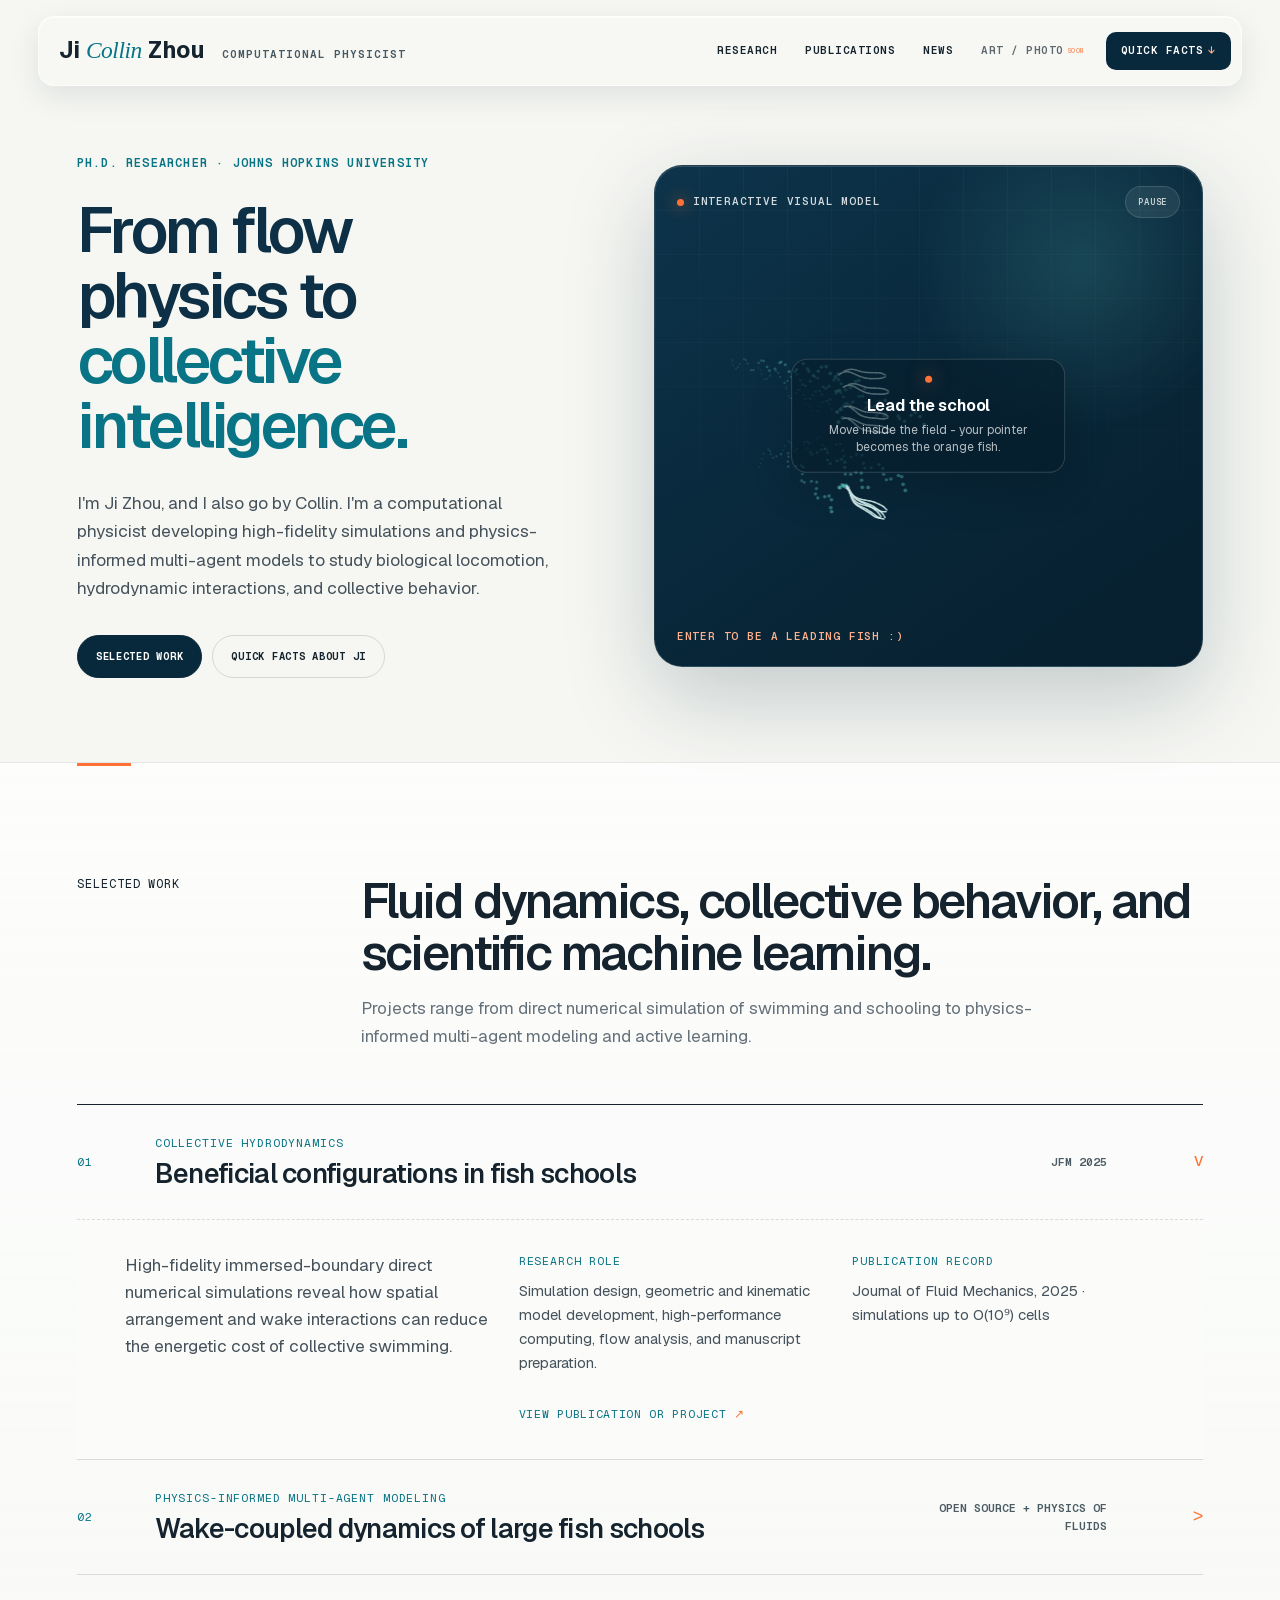
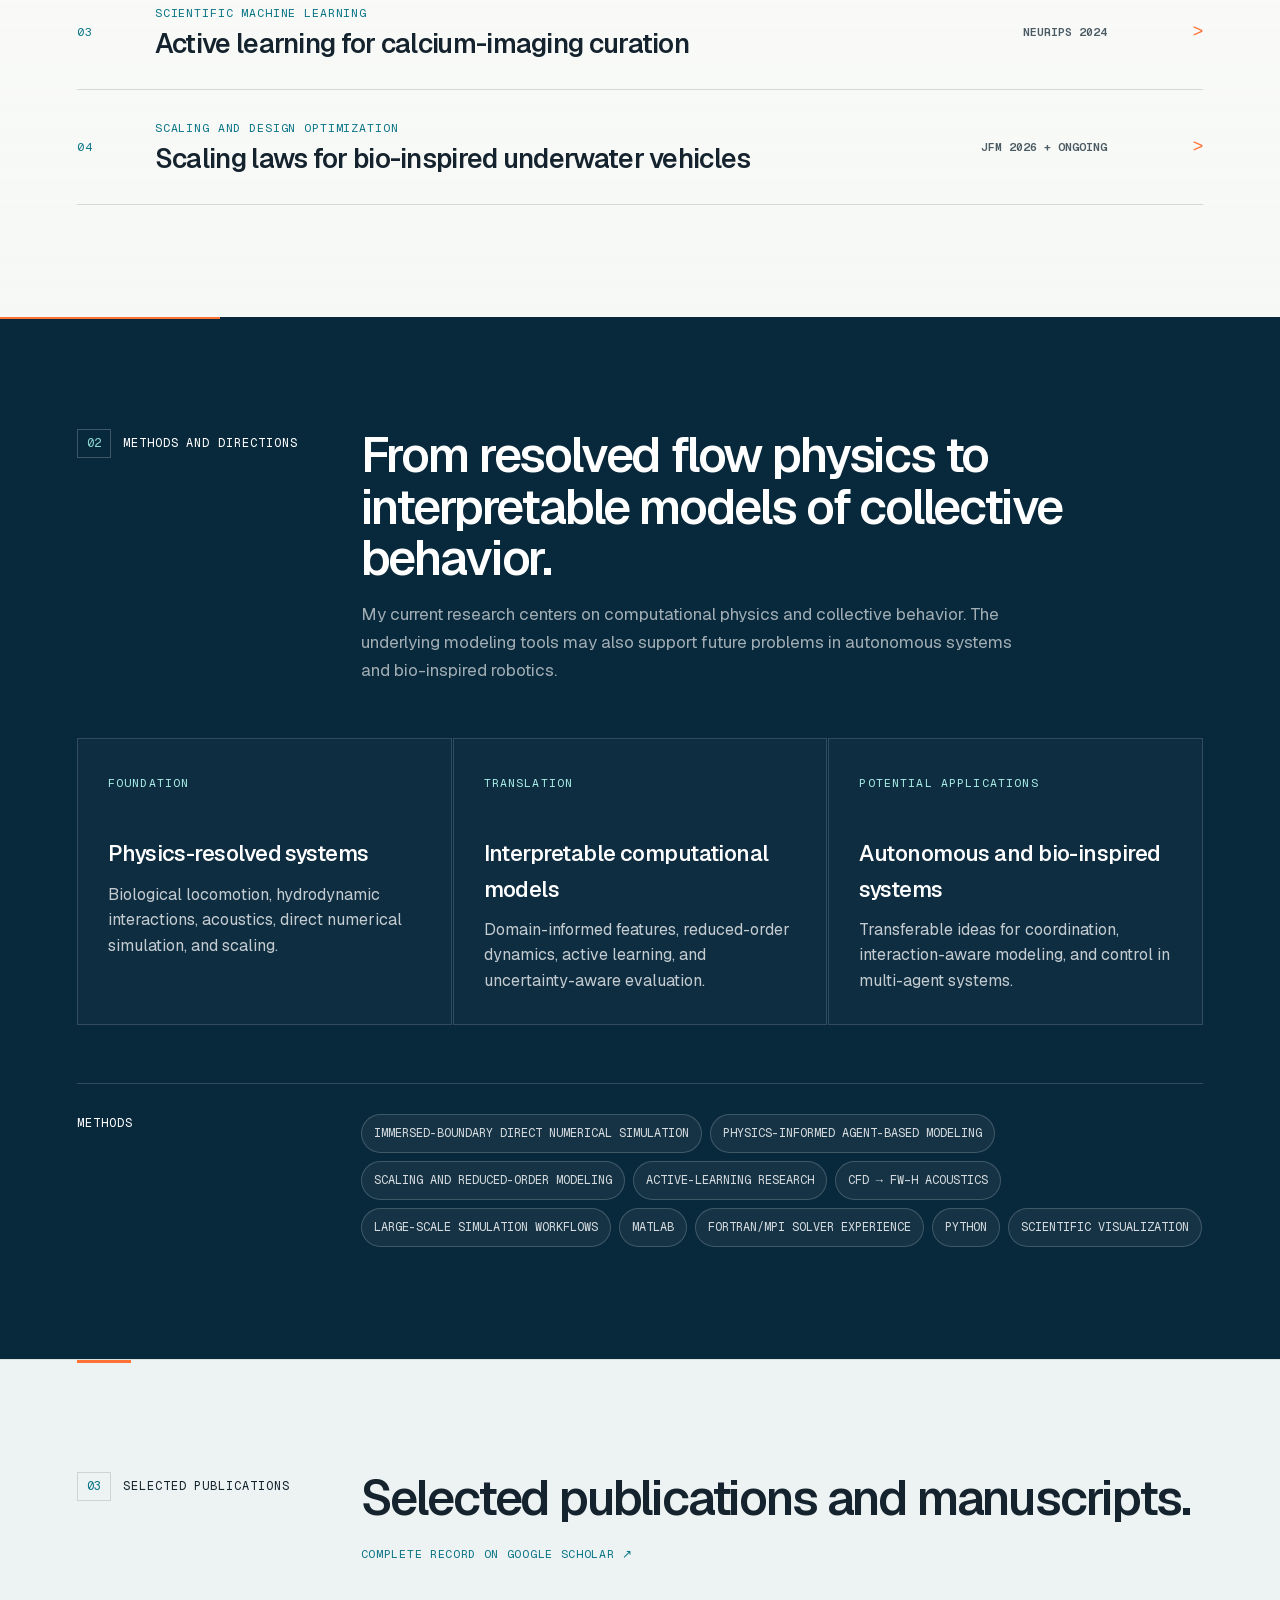
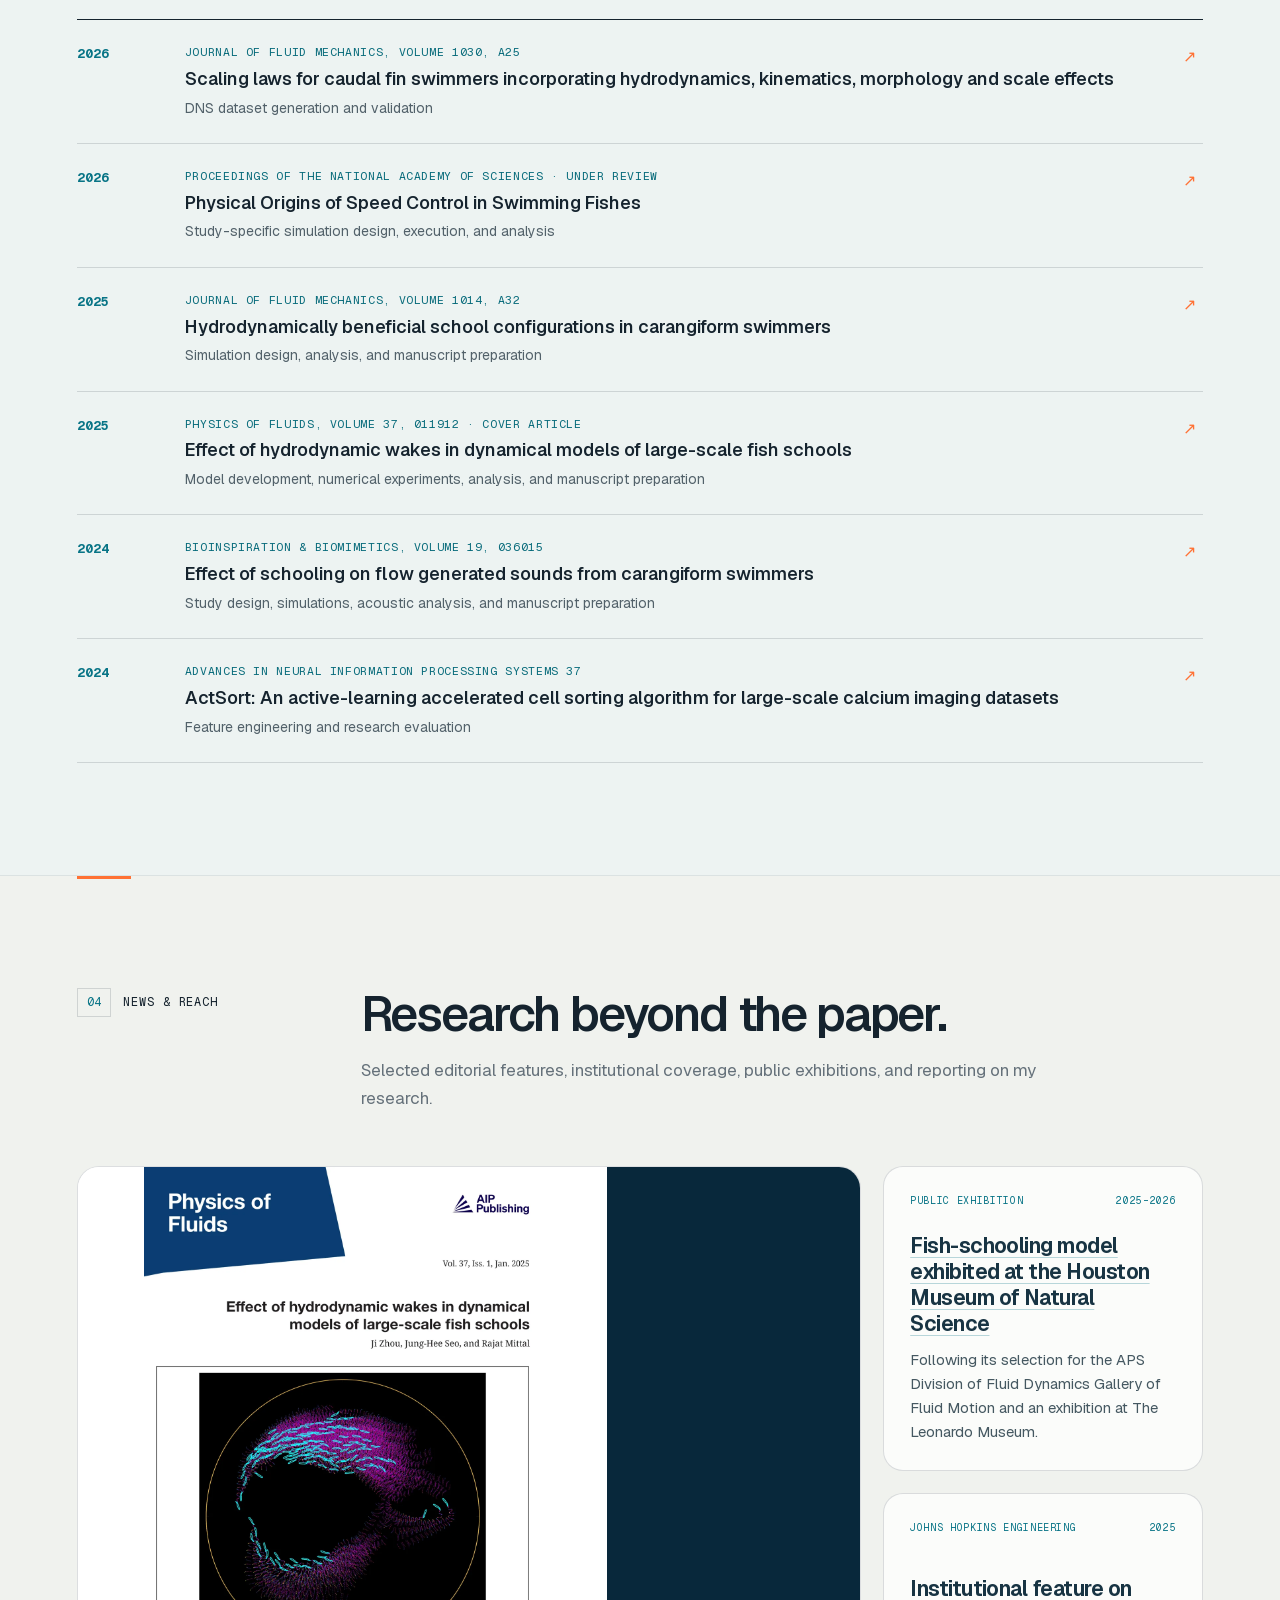
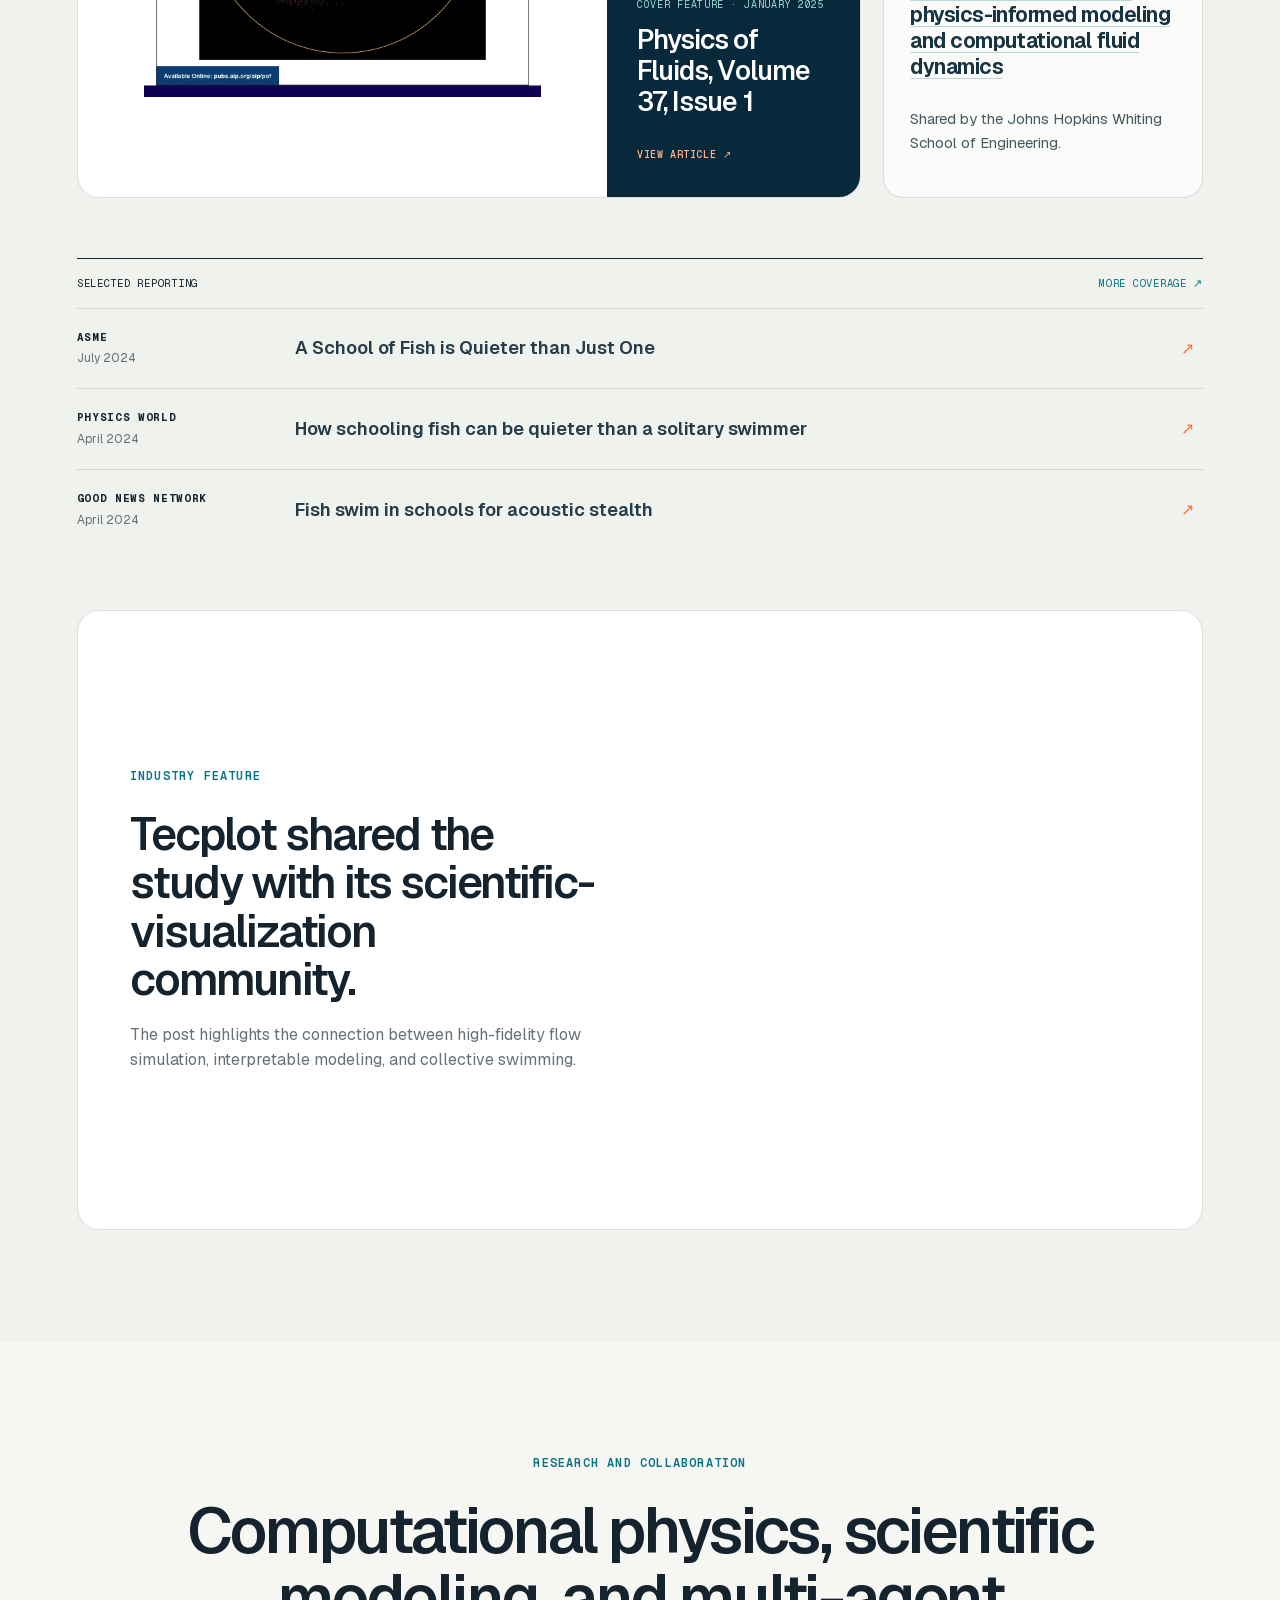
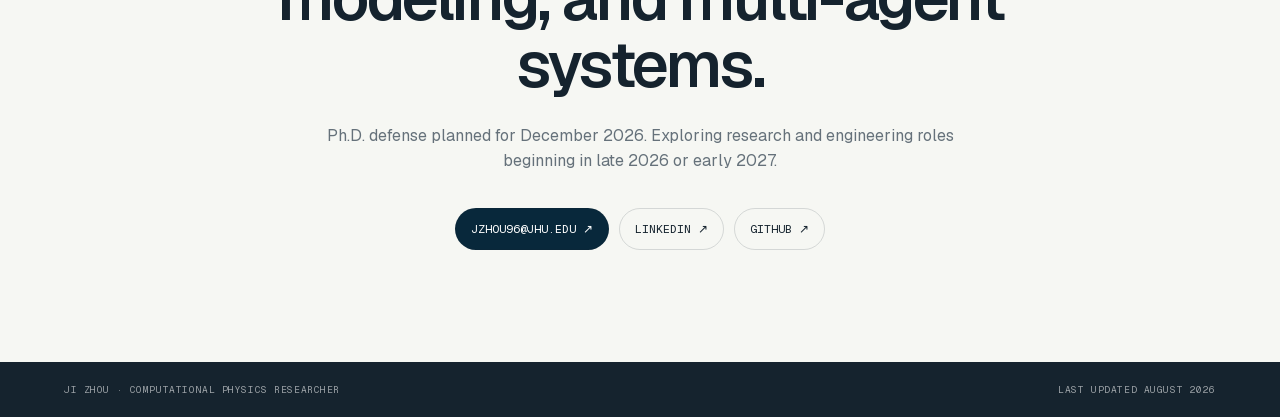
==== commit f3ac3b69: "Clarify selected work hierarchy" ====
--- a/index.html
+++ b/index.html
@@ -1,4 +1,4 @@
-<!DOCTYPE html><html lang="en"><head><meta charSet="utf-8"/><meta name="viewport" content="width=device-width, initial-scale=1"/><link rel="stylesheet" href="/_next/static/css/index.DUc0J1g-.css" data-rsc-css-href="/_next/static/css/index.DUc0J1g-.css" data-precedence="vite-rsc/importer-resources"/><link rel="modulepreload" fetchPriority="low" href="/_next/static/chunks/index-DTN-lYXl.js"/><script src="/_next/static/chunks/rolldown-runtime-C60lm6uB.js" type="module" async=""></script><script src="/_next/static/chunks/framework-BaE7mD_r.js" type="module" async=""></script><script src="/_next/static/chunks/app-elements-Drg5O4vw.js" type="module" async=""></script><script src="/_next/static/chunks/hash-D0ldriCF.js" type="module" async=""></script><script src="/_next/static/chunks/record-BdkTR7AP.js" type="module" async=""></script><script src="/_next/static/chunks/app-rsc-cache-busting-BK1jkLr4.js" type="module" async=""></script><script src="/_next/static/chunks/app-rsc-render-mode-IDJu5NEE.js" type="module" async=""></script><script src="/_next/static/chunks/headers-CeAbe3am.js" type="module" async=""></script><script src="/_next/static/chunks/protocol-headers-URL33uU5.js" type="module" async=""></script><script src="/_next/static/chunks/deployment-id-DFhHa9wO.js" type="module" async=""></script><script src="/_next/static/chunks/navigation-errors-wvgRKjB-.js" type="module" async=""></script><link rel="modulepreload" href="/_next/static/chunks/layout-segment-context-BeVNlUs1.js" crossorigin=""/><link rel="modulepreload" href="/_next/static/chunks/QuickFactsPanel-ByVfzWWy.js" crossorigin=""/><link rel="modulepreload" href="/_next/static/chunks/FishSchool-vDiCDMJ4.js" crossorigin=""/><link rel="modulepreload" href="/_next/static/chunks/ResearchProject-CUPWjPgD.js" crossorigin=""/><title>Ji Zhou — Computational Physics &amp; Physics-Based AI</title><meta name="description" content="Ji Zhou is a Johns Hopkins computational physics researcher working across high-fidelity simulation, collective intelligence, scientific AI, and bio-inspired systems."/><meta name="keywords" content="Ji Zhou,computational physics,physics-based AI,scientific machine learning,multi-agent modeling,collective intelligence,computational fluid dynamics"/><meta name="author" content="Ji Zhou"/><meta property="og:title" content="Ji Zhou — From Flow Physics to Collective Intelligence"/><meta property="og:description" content="High-fidelity simulation and physics-informed multi-agent modeling for biological locomotion and collective behavior."/><meta property="og:site_name" content="Ji Zhou"/><meta property="og:type" content="website"/><meta name="twitter:card" content="summary"/><meta name="twitter:title" content="Ji Zhou — Computational Physics &amp; Physics-Based AI"/><meta name="twitter:description" content="From flow physics to collective intelligence."/><script>Object.assign(((self[Symbol.for("vinext.navigationRuntime")]??={bootstrap:{routeManifest:null},functions:{}}).bootstrap.rsc??={rsc:[]}),{params:{},nav:{"pathname":"/","searchParams":[]}})</script><link rel="modulepreload" href="/_next/static/chunks/index-DTN-lYXl.js" />
+<!DOCTYPE html><html lang="en"><head><meta charSet="utf-8"/><meta name="viewport" content="width=device-width, initial-scale=1"/><link rel="stylesheet" href="/_next/static/css/index.DUc0J1g-.css" data-rsc-css-href="/_next/static/css/index.DUc0J1g-.css" data-precedence="vite-rsc/importer-resources"/><link rel="modulepreload" fetchPriority="low" href="/_next/static/chunks/index-BQp1Nx8D.js"/><script src="/_next/static/chunks/rolldown-runtime-C60lm6uB.js" type="module" async=""></script><script src="/_next/static/chunks/framework-BaE7mD_r.js" type="module" async=""></script><script src="/_next/static/chunks/app-elements-Drg5O4vw.js" type="module" async=""></script><script src="/_next/static/chunks/hash-D0ldriCF.js" type="module" async=""></script><script src="/_next/static/chunks/record-BdkTR7AP.js" type="module" async=""></script><script src="/_next/static/chunks/app-rsc-cache-busting-BHCk4tCI.js" type="module" async=""></script><script src="/_next/static/chunks/app-rsc-render-mode-IDJu5NEE.js" type="module" async=""></script><script src="/_next/static/chunks/headers-CeAbe3am.js" type="module" async=""></script><script src="/_next/static/chunks/protocol-headers-URL33uU5.js" type="module" async=""></script><script src="/_next/static/chunks/deployment-id-DFhHa9wO.js" type="module" async=""></script><script src="/_next/static/chunks/navigation-errors-wvgRKjB-.js" type="module" async=""></script><link rel="modulepreload" href="/_next/static/chunks/layout-segment-context-C9IBrXHR.js" crossorigin=""/><link rel="modulepreload" href="/_next/static/chunks/QuickFactsPanel-ByVfzWWy.js" crossorigin=""/><link rel="modulepreload" href="/_next/static/chunks/FishSchool-vDiCDMJ4.js" crossorigin=""/><link rel="modulepreload" href="/_next/static/chunks/ResearchProject-CUPWjPgD.js" crossorigin=""/><title>Ji Zhou — Computational Physics &amp; Physics-Based AI</title><meta name="description" content="Ji Zhou is a Johns Hopkins computational physics researcher working across high-fidelity simulation, collective intelligence, scientific AI, and bio-inspired systems."/><meta name="keywords" content="Ji Zhou,computational physics,physics-based AI,scientific machine learning,multi-agent modeling,collective intelligence,computational fluid dynamics"/><meta name="author" content="Ji Zhou"/><meta property="og:title" content="Ji Zhou — From Flow Physics to Collective Intelligence"/><meta property="og:description" content="High-fidelity simulation and physics-informed multi-agent modeling for biological locomotion and collective behavior."/><meta property="og:site_name" content="Ji Zhou"/><meta property="og:type" content="website"/><meta name="twitter:card" content="summary"/><meta name="twitter:title" content="Ji Zhou — Computational Physics &amp; Physics-Based AI"/><meta name="twitter:description" content="From flow physics to collective intelligence."/><script>Object.assign(((self[Symbol.for("vinext.navigationRuntime")]??={bootstrap:{routeManifest:null},functions:{}}).bootstrap.rsc??={rsc:[]}),{params:{},nav:{"pathname":"/","searchParams":[]}})</script><link rel="modulepreload" href="/_next/static/chunks/index-BQp1Nx8D.js" />
 <link rel="preload" href="/_next/static/_vinext_fonts/geist-8ac0455e797f/geist-98bbbccb.woff2" as="font" type="font/woff2" crossorigin />
 <link rel="preload" href="/_next/static/_vinext_fonts/geist-mono-00e989178794/geist-mono-013b2f2f.woff2" as="font" type="font/woff2" crossorigin />
 <style data-vinext-fonts>/* cyrillic-ext */
@@ -128,4 +128,4 @@
 
 .__variable_geist_mono_0f4jdpq { --font-mono: 'Geist Mono', 'Geist Mono Fallback'; }
 </style>
-</head><body class="__variable_geist_1x7d0xu __variable_geist_mono_0f4jdpq"><script type="application/ld+json">{"@context":"https://schema.org","@type":"Person","name":"Ji Zhou","alternateName":"Collin Zhou","jobTitle":"Computational Physics Researcher","affiliation":{"@type":"Organization","name":"Johns Hopkins University"},"url":"https://jicollinzhou.com","sameAs":["https://scholar.google.com/citations?user=ZHZzN04AAAAJ&hl=en","https://linkedin.com/in/jicollinzhou","https://github.com/jizhou-github"]}</script><header class="site-header glass"><a class="identity" href="#top" aria-label="Ji Zhou, home"><strong>Ji <em>Collin</em> Zhou</strong><span>Computational physicist</span></a><nav aria-label="Primary navigation"><a href="#research">Research</a><a href="#publications">Publications</a><a href="#news">News</a><button class="art-link" type="button" disabled="" title="Art and photography gallery coming later">Art / Photo <small>Soon</small></button><button class="view-link" type="button" aria-controls="quick-profile" aria-expanded="false">Quick facts <span aria-hidden="true">↓</span></button></nav></header><main id="top" class="main-view"><section class="hero" aria-labelledby="hero-title"><div class="hero-copy"><p class="eyebrow">Ph.D. researcher · Johns Hopkins University</p><h1 id="hero-title">From flow physics to <span>collective intelligence.</span></h1><p class="hero-deck">I&#x27;m Ji Zhou, and I also go by Collin. I&#x27;m a computational physicist developing high-fidelity simulations and physics-informed multi-agent models to study biological locomotion, hydrodynamic interactions, and collective behavior.</p><div class="hero-actions"><a class="button button-primary" href="#research">Selected research</a><button class="button" type="button" aria-controls="quick-profile" aria-expanded="false">Quick facts about Ji</button></div></div><div class="school-model"><div class="model-bar"><span><i></i> Interactive visual model</span><button type="button" aria-pressed="false">Pause</button></div><div class="model-instruction" aria-hidden="true"><strong>Lead the school</strong><span>Move inside the field - your pointer becomes the orange fish.</span></div><canvas aria-label="A lightweight interactive school of fish. Move the pointer inside the field to become the orange leading fish." role="img"></canvas><div class="model-caption"><span>Enter to be a leading fish :)</span></div></div></section><section class="quick-profile" id="quick-profile" aria-hidden="true"><div class="quick-profile-reveal"><div class="quick-profile-inner"><header class="quick-profile-header"><div><p class="eyebrow">Quick facts about me</p><h2>Ji <span>Collin</span> Zhou</h2><p>Computational physicist working across high-fidelity simulation, collective behavior, and physics-informed modeling.</p></div><div class="quick-profile-actions"><button class="quick-profile-close" type="button" aria-label="Fold quick facts">Fold</button></div></header><div class="quick-profile-grid"><dl class="quick-profile-facts"><div><dt>Current</dt><dd>Ph.D. Candidate, Mechanical Engineering<br/>Johns Hopkins University</dd></div><div><dt>Defense</dt><dd>Planned December 2026</dd></div><div><dt>Focus</dt><dd>Computational physics, collective behavior, and multi-agent modeling</dd></div><div><dt>Contact</dt><dd><a href="mailto:jzhou96@jhu.edu">jzhou96@jhu.edu</a></dd></div></dl><div class="quick-profile-summary"><p>My research uses high-fidelity simulations and interpretable computational models to study biological locomotion and collective dynamics. This work includes a physics-informed agent-based model that connects social interaction rules with hydrodynamic wake effects.</p><div class="quick-profile-capabilities"><span>Direct numerical simulation</span><span>Physics-informed multi-agent models</span><span>Active-learning research</span><span>Large-scale simulation workflows</span></div></div></div><div class="quick-profile-work" aria-label="Selected work"><article><time>2026</time><div><small>Journal of Fluid Mechanics</small><strong>Scaling laws for caudal fin swimmers</strong><p>Direct numerical simulation dataset spanning Reynolds numbers 5,000-100,000, with ongoing BAUV scaling and optimization extensions.</p></div></article><article><time>2025</time><div><small>Journal of Fluid Mechanics</small><strong>Hydrodynamically beneficial school configurations in carangiform swimmers</strong><p>Simulation design, computational analysis, and manuscript preparation.</p></div></article><article><time>2025</time><div><small>Physics of Fluids - cover article</small><strong>Effect of hydrodynamic wakes in dynamical models of large-scale fish schools</strong><p>Wake-coupled model development, numerical experiments, and analysis.</p></div></article><article><time>2024</time><div><small>NeurIPS</small><strong>ActSort: An active-learning accelerated cell sorting algorithm</strong><p>Domain-informed features, data curation, benchmarking, and evaluation.</p></div></article></div></div></div></section><section class="section research" id="research"><div class="section-heading"><div><span class="section-index">01</span><p>Selected research</p></div><div><h2>Selected work in fluid dynamics, collective behavior, and scientific machine learning.</h2><p>Projects range from direct numerical simulation of swimming and schooling to physics-informed multi-agent modeling and active learning.</p></div></div><div class="project-list"><article class="project is-open"><button class="project-summary-button" type="button" aria-expanded="true" aria-controls="project-01"><span class="project-index">01</span><span class="project-heading"><small>Collective hydrodynamics</small><strong>Beneficial configurations in fish schools</strong></span><span class="project-label">JFM 2025</span><span class="project-toggle" aria-hidden="true"><i class="toggle-closed">&gt;</i><i class="toggle-open">v</i></span></button><div class="project-detail-shell" id="project-01" aria-hidden="false"><div><div class="project-detail"><p class="project-summary">High-fidelity immersed-boundary direct numerical simulations reveal how spatial arrangement and wake interactions can reduce the energetic cost of collective swimming.</p><div><small>Research role</small><p>Simulation design, geometric and kinematic model development, high-performance computing, flow analysis, and manuscript preparation.</p></div><div><small>Publication record</small><p>Journal of Fluid Mechanics, 2025 · simulations up to O(10⁹) cells</p></div><a href="https://www.cambridge.org/core/journals/journal-of-fluid-mechanics/article/hydrodynamically-beneficial-school-configurations-in-carangiform-swimmers-insights-from-a-flowphysics-informed-model/DED9E58228E191FD7AB9C50BA3077A70" target="_blank" rel="noreferrer">View publication or project <span>↗</span></a></div></div></div></article><article class="project"><button class="project-summary-button" type="button" aria-expanded="false" aria-controls="project-02"><span class="project-index">02</span><span class="project-heading"><small>Physics-informed multi-agent modeling</small><strong>Wake-coupled dynamics of large fish schools</strong></span><span class="project-label">Open source + Physics of Fluids</span><span class="project-toggle" aria-hidden="true"><i class="toggle-closed">&gt;</i><i class="toggle-open">v</i></span></button><div class="project-detail-shell" id="project-02" aria-hidden="true"><div><div class="project-detail"><p class="project-summary">A physics-informed multi-agent model couples biologically grounded social interactions with computational-fluid-dynamics-derived wake effects to study the emergent organization of large fish schools.</p><div><small>Research role</small><p>Model formulation, implementation, numerical experiments, parameter analysis, scientific visualization, and manuscript preparation.</p></div><div><small>Publication record</small><p>Physics of Fluids, 2025 · open-source MATLAB implementation</p></div><a href="https://github.com/jizhou-github/wakeSchool" target="_blank" rel="noreferrer">View publication or project <span>↗</span></a></div></div></div></article><article class="project"><button class="project-summary-button" type="button" aria-expanded="false" aria-controls="project-03"><span class="project-index">03</span><span class="project-heading"><small>Scientific machine learning</small><strong>Active learning for calcium-imaging curation</strong></span><span class="project-label">NeurIPS 2024</span><span class="project-toggle" aria-hidden="true"><i class="toggle-closed">&gt;</i><i class="toggle-open">v</i></span></button><div class="project-detail-shell" id="project-03" aria-hidden="true"><div><div class="project-detail"><p class="project-summary">ActSort directs expert attention to uncertain cell candidates, reducing manual review while retaining reliable large-scale calcium-imaging analysis.</p><div><small>Research role</small><p>Domain-informed feature design, dataset curation, benchmarking, evaluation, and interdisciplinary interpretation.</p></div><div><small>Publication record</small><p>Advances in Neural Information Processing Systems, 2024</p></div><a href="https://proceedings.neurips.cc/paper_files/paper/2024/hash/90080022263cddafddd4a0726f1fb186-Abstract-Conference.html" target="_blank" rel="noreferrer">View publication or project <span>↗</span></a></div></div></div></article><article class="project"><button class="project-summary-button" type="button" aria-expanded="false" aria-controls="project-04"><span class="project-index">04</span><span class="project-heading"><small>Scaling and design optimization</small><strong>Scaling laws for bio-inspired underwater vehicles</strong></span><span class="project-label">JFM 2026 + ongoing</span><span class="project-toggle" aria-hidden="true"><i class="toggle-closed">&gt;</i><i class="toggle-open">v</i></span></button><div class="project-detail-shell" id="project-04" aria-hidden="true"><div><div class="project-detail"><p class="project-summary">Published scaling laws connect hydrodynamics, kinematics, morphology, and operating regime to swimming performance. Ongoing work extends this framework toward performance prediction and optimization for bio-inspired autonomous underwater vehicles (BAUVs).</p><div><small>Research role</small><p>Parametric direct numerical simulation, MATLAB analysis, scaling-law validation, and ongoing model development for design-space exploration.</p></div><div><small>Publication record</small><p>Journal of Fluid Mechanics, 2026 · ongoing BAUV scaling and optimization extensions</p></div><a href="https://arxiv.org/abs/2507.11665" target="_blank" rel="noreferrer">View publication or project <span>↗</span></a></div></div></div></article></div></section><section class="section direction" id="direction"><div class="section-heading light"><div><span class="section-index">02</span><p>Methods and directions</p></div><div><h2>From resolved flow physics to interpretable models of collective behavior.</h2><p>My current research centers on computational physics and collective behavior. The underlying modeling tools may also support future problems in autonomous systems and bio-inspired robotics.</p></div></div><div class="trajectory" aria-label="Research trajectory"><article><span>FOUNDATION</span><h3>Physics-resolved systems</h3><p>Biological locomotion, hydrodynamic interactions, acoustics, direct numerical simulation, and scaling.</p></article><article><span>TRANSLATION</span><h3>Interpretable computational models</h3><p>Domain-informed features, reduced-order dynamics, active learning, and uncertainty-aware evaluation.</p></article><article><span>POTENTIAL APPLICATIONS</span><h3>Autonomous and bio-inspired systems</h3><p>Transferable ideas for coordination, interaction-aware modeling, and control in multi-agent systems.</p></article></div><div class="methods"><p>Methods</p><div><span>Immersed-boundary direct numerical simulation</span><span>Physics-informed agent-based modeling</span><span>Scaling and reduced-order modeling</span><span>Active-learning research</span><span>CFD → FW–H acoustics</span><span>Large-scale simulation workflows</span><span>MATLAB</span><span>Fortran/MPI solver experience</span><span>Python — basic research use</span><span>Scientific visualization</span></div></div></section><section class="section publications" id="publications"><div class="section-heading"><div><span class="section-index">03</span><p>Selected publications</p></div><div><h2>Selected publications and manuscripts.</h2><a class="text-link" href="https://scholar.google.com/citations?user=ZHZzN04AAAAJ&amp;hl=en" target="_blank" rel="noreferrer">Complete record on Google Scholar ↗</a></div></div><div class="publication-list"><a href="https://arxiv.org/abs/2507.11665" target="_blank" rel="noreferrer" class="publication-row"><strong>2026</strong><span><small>Journal of Fluid Mechanics, Volume 1030, A25</small><b>Scaling laws for caudal fin swimmers incorporating hydrodynamics, kinematics, morphology and scale effects</b><em>DNS dataset generation and validation</em></span><i>↗</i></a><a href="https://scholar.google.com/citations?user=ZHZzN04AAAAJ&amp;hl=en" target="_blank" rel="noreferrer" class="publication-row"><strong>2026</strong><span><small>Proceedings of the National Academy of Sciences · under review</small><b>Physical Origins of Speed Control in Swimming Fishes</b><em>Study-specific simulation design, execution, and analysis</em></span><i>↗</i></a><a href="https://www.cambridge.org/core/journals/journal-of-fluid-mechanics/article/hydrodynamically-beneficial-school-configurations-in-carangiform-swimmers-insights-from-a-flowphysics-informed-model/DED9E58228E191FD7AB9C50BA3077A70" target="_blank" rel="noreferrer" class="publication-row"><strong>2025</strong><span><small>Journal of Fluid Mechanics, Volume 1014, A32</small><b>Hydrodynamically beneficial school configurations in carangiform swimmers</b><em>Simulation design, analysis, and manuscript preparation</em></span><i>↗</i></a><a href="https://doi.org/10.1063/5.0250013" target="_blank" rel="noreferrer" class="publication-row"><strong>2025</strong><span><small>Physics of Fluids, Volume 37, 011912 · cover article</small><b>Effect of hydrodynamic wakes in dynamical models of large-scale fish schools</b><em>Model development, numerical experiments, analysis, and manuscript preparation</em></span><i>↗</i></a><a href="https://iopscience.iop.org/article/10.1088/1748-3190/ad3a4e" target="_blank" rel="noreferrer" class="publication-row"><strong>2024</strong><span><small>Bioinspiration &amp; Biomimetics, Volume 19, 036015</small><b>Effect of schooling on flow generated sounds from carangiform swimmers</b><em>Study design, simulations, acoustic analysis, and manuscript preparation</em></span><i>↗</i></a><a href="https://proceedings.neurips.cc/paper_files/paper/2024/hash/90080022263cddafddd4a0726f1fb186-Abstract-Conference.html" target="_blank" rel="noreferrer" class="publication-row"><strong>2024</strong><span><small>Advances in Neural Information Processing Systems 37</small><b>ActSort: An active-learning accelerated cell sorting algorithm for large-scale calcium imaging datasets</b><em>Feature engineering and research evaluation</em></span><i>↗</i></a></div></section><section class="section news" id="news"><div class="section-heading"><div><span class="section-index">04</span><p>News &amp; reach</p></div><div><h2>Research beyond the paper.</h2><p>Selected editorial features, institutional coverage, public exhibitions, and reporting on my research.</p></div></div><div class="news-grid"><a class="cover-feature" href="https://doi.org/10.1063/5.0250013" target="_blank" rel="noreferrer"><img src="/pof-cover-2025.webp" alt="Physics of Fluids January 2025 cover featuring Ji Zhou&#x27;s fish-schooling model" loading="lazy"/><span><small>Cover feature · January 2025</small><strong>Physics of Fluids, Volume 37, Issue 1</strong><b>View article ↗</b></span></a><div class="news-stories"><a href="https://www.linkedin.com/posts/jizhou-fluid_im-happy-to-share-a-small-milestone-from-activity-7399655023321849856-MBOy" target="_blank" rel="noreferrer"><span>Public exhibition</span><time>2025–2026</time><h3>Fish-schooling model exhibited at the Houston Museum of Natural Science</h3><p>Following its selection for the APS Division of Fluid Dynamics Gallery of Fluid Motion and an exhibition at The Leonardo Museum.</p></a><a href="https://www.linkedin.com/posts/johns-hopkins-whiting-school-of-engineering_geometricdeeplearning-computationalfluiddynamics-ugcPost-7393757505010700288-PQYP" target="_blank" rel="noreferrer"><span>Johns Hopkins Engineering</span><time>2025</time><h3>Institutional feature on physics-informed modeling and computational fluid dynamics</h3><p>Shared by the Johns Hopkins Whiting School of Engineering.</p></a></div></div><div class="coverage-list" aria-label="Selected press coverage"><div class="coverage-label"><span>Selected reporting</span><a href="https://iop.altmetric.com/details/161775049/news" target="_blank" rel="noreferrer">More coverage ↗</a></div><a href="https://www.asme.org/topics-resources/content/a-school-of-fish-is-quieter-than-just-one" target="_blank" rel="noreferrer"><span><b>ASME</b><time>July 2024</time></span><strong>A School of Fish is Quieter than Just One</strong><i>↗</i></a><a href="https://physicsworld.com/a/how-schooling-fish-can-be-quieter-than-a-solitary-swimmer/" target="_blank" rel="noreferrer"><span><b>Physics World</b><time>April 2024</time></span><strong>How schooling fish can be quieter than a solitary swimmer</strong><i>↗</i></a><a href="https://www.goodnewsnetwork.org/fish-swim-in-schools-for-stealth-as-100-fish-make-less-noise-than-an-individual-swimming-alone/" target="_blank" rel="noreferrer"><span><b>Good News Network</b><time>April 2024</time></span><strong>Fish swim in schools for acoustic stealth</strong><i>↗</i></a></div><div class="social-feature"><div><p class="eyebrow">Industry feature</p><h3>Tecplot shared the study with its scientific-visualization community.</h3><p>The post highlights the connection between high-fidelity flow simulation, interpretable modeling, and collective swimming.</p></div><iframe src="https://www.linkedin.com/embed/feed/update/urn:li:ugcPost:7445941891621351425?collapsed=1" height="542" width="504" frameBorder="0" allowFullScreen="" loading="lazy" title="Tecplot LinkedIn feature of Ji Zhou&#x27;s fish-schooling research"></iframe></div></section><section class="contact" id="contact"><p class="eyebrow">Research and collaboration</p><h2>Computational physics, scientific modeling, and multi-agent systems.</h2><p>Ph.D. defense planned for December 2026. Exploring research and engineering roles beginning in late 2026 or early 2027.</p><div class="contact-links"><a href="mailto:jzhou96@jhu.edu">jzhou96@jhu.edu ↗</a><a href="https://linkedin.com/in/jicollinzhou" target="_blank" rel="noreferrer">LinkedIn ↗</a><a href="https://github.com/jizhou-github" target="_blank" rel="noreferrer">GitHub ↗</a></div></section></main><footer><p>Ji Zhou · Computational Physics Researcher</p><p>Last updated August 2026</p></footer><script type="module" src="/_next/static/chunks/index-DTN-lYXl.js" id="_R_" async=""></script><script>((self[Symbol.for("vinext.navigationRuntime")]??={bootstrap:{routeManifest:null},functions:{}}).bootstrap.rsc??={rsc:[]}).rsc.push("2:I[\"8c0f216c4604\",[],\"Children\",1]\n")</script><script>((self[Symbol.for("vinext.navigationRuntime")]??={bootstrap:{routeManifest:null},functions:{}}).bootstrap.rsc??={rsc:[]}).rsc.push("3:I[\"593f344dc510\",[],\"GlobalErrorBoundary\",1]\n")</script><script>((self[Symbol.for("vinext.navigationRuntime")]??={bootstrap:{routeManifest:null},functions:{}}).bootstrap.rsc??={rsc:[]}).rsc.push("4:I[\"0b874ad30386\",[],\"default\",1]\n")</script><script>((self[Symbol.for("vinext.navigationRuntime")]??={bootstrap:{routeManifest:null},functions:{}}).bootstrap.rsc??={rsc:[]}).rsc.push("5:I[\"593f344dc510\",[],\"ErrorBoundary\",1]\n")</script><script>((self[Symbol.for("vinext.navigationRuntime")]??={bootstrap:{routeManifest:null},functions:{}}).bootstrap.rsc??={rsc:[]}).rsc.push("6:I[\"15c18cfaeeff\",[],\"LayoutSegmentProvider\",1]\n")</script><script>((self[Symbol.for("vinext.navigationRuntime")]??={bootstrap:{routeManifest:null},functions:{}}).bootstrap.rsc??={rsc:[]}).rsc.push("7:I[\"8c0f216c4604\",[],\"Slot\",1]\n")</script><script>((self[Symbol.for("vinext.navigationRuntime")]??={bootstrap:{routeManifest:null},functions:{}}).bootstrap.rsc??={rsc:[]}).rsc.push("8:I[\"9276801271d6\",[],\"AppRouterScrollTarget\",1]\n")</script><script>((self[Symbol.for("vinext.navigationRuntime")]??={bootstrap:{routeManifest:null},functions:{}}).bootstrap.rsc??={rsc:[]}).rsc.push("9:I[\"593f344dc510\",[],\"RedirectBoundary\",1]\n")</script><script>((self[Symbol.for("vinext.navigationRuntime")]??={bootstrap:{routeManifest:null},functions:{}}).bootstrap.rsc??={rsc:[]}).rsc.push(":HL[\"/_next/static/css/index.DUc0J1g-.css\",\"style\"     ]\n")</script><script>((self[Symbol.for("vinext.navigationRuntime")]??={bootstrap:{routeManifest:null},functions:{}}).bootstrap.rsc??={rsc:[]}).rsc.push("0:{\"__route\":\"route:/\",\"__interceptionContext\":null,\"__layoutIds\":[\"layout:/\"],\"__rootLayout\":\"/\",\"__sourcePage\":\"/page\",\"page:/\":\"$L1\",\"layout:/\":[[[[\"$\",\"link\",\"css:/_next/static/css/index.DUc0J1g-.css\",{\"rel\":\"stylesheet\",\"precedence\":\"vite-rsc/importer-resources\",\"href\":\"/_next/static/css/index.DUc0J1g-.css\",\"data-rsc-css-href\":\"/_next/static/css/index.DUc0J1g-.css\"}],\"$undefined\"],[\"$\",\"html\",null,{\"lang\":\"en\",\"children\":[\"$\",\"body\",null,{\"className\":\"__variable_geist_1x7d0xu __variable_geist_mono_0f4jdpq\",\"children\":[\"$\",\"$L2\",null,{}]}]}]],null],\"route:/\":[[[\"$\",\"meta\",null,{\"charSet\":\"utf-8\"}],[[\"$\",\"title\",\"0\",{\"children\":\"Ji Zhou — Computational Physics \u0026 Physics-Based AI\"}],[\"$\",\"meta\",\"1\",{\"name\":\"description\",\"content\":\"Ji Zhou is a Johns Hopkins computational physics researcher working across high-fidelity simulation, collective intelligence, scientific AI, and bio-inspired systems.\"}],[\"$\",\"meta\",\"2\",{\"name\":\"keywords\",\"content\":\"Ji Zhou,computational physics,physics-based AI,scientific machine learning,multi-agent modeling,collective intelligence,computational fluid dynamics\"}],[\"$\",\"meta\",\"3\",{\"name\":\"author\",\"content\":\"Ji Zhou\"}],[\"$\",\"meta\",\"4\",{\"property\":\"og:title\",\"content\":\"Ji Zhou — From Flow Physics to Collective Intelligence\"}],[\"$\",\"meta\",\"5\",{\"property\":\"og:description\",\"content\":\"High-fidelity simulation and physics-informed multi-agent modeling for biological locomotion and collective behavior.\"}],[\"$\",\"meta\",\"6\",{\"property\":\"og:site_name\",\"content\":\"Ji Zhou\"}],[\"$\",\"meta\",\"7\",{\"property\":\"og:type\",\"content\":\"website\"}],[\"$\",\"meta\",\"8\",{\"name\":\"twitter:card\",\"content\":\"summary\"}],[\"$\",\"meta\",\"9\",{\"name\":\"twitter:title\",\"content\":\"Ji Zhou — Computational Physics \u0026 Physics-Based AI\"}],[\"$\",\"meta\",\"10\",{\"name\":\"twitter:description\",\"content\":\"From flow physics to collective intelligence.\"}]],[[\"$\",\"meta\",\"0\",{\"name\":\"viewport\",\"content\":\"width=device-width, initial-scale=1\"}]]],[\"$\",\"$L3\",null,{\"fallback\":\"$4\",\"children\":[\"$\",\"$L5\",null,{\"fallback\":\"$4\",\"children\":[\"$\",\"$L6\",null,{\"providerId\":\"layout:/\",\"segmentMap\":{\"children\":[]},\"children\":[\"$\",\"$L7\",null,{\"id\":\"layout:/\",\"parallelSlots\":\"$undefined\",\"children\":[\"$\",\"$L8\",null,{\"children\":[\"$\",\"$L9\",null,{\"children\":[[\"$\",\"$L6\",null,{\"providerId\":\"page:/\",\"segmentMap\":{\"children\":[\"__PAGE__\"]},\"children\":[\"$\",\"$L7\",null,{\"id\":\"page:/\"}]}],null]}]}]}]}]}]}],null,null],\"__layoutFlags\":{\"layout:/\":\"s\"},\"__artifactCompatibility\":{\"schemaVersion\":1,\"graphVersion\":\"app-route-graph:1177fd80f83fa7b0\",\"deploymentVersion\":\"1aebab4e-0416-41b5-ba41-df58bf6bae28\",\"appElementsSchemaVersion\":1,\"rscPayloadSchemaVersion\":1,\"rootBoundaryId\":\"/\",\"renderEpoch\":null},\"__renderObservation\":{\"schemaVersion\":1,\"output\":{\"kind\":\"app-rsc\",\"mountedSlotsFingerprint\":null,\"renderEpoch\":null,\"rootBoundaryId\":\"/\",\"routeId\":\"route:/\"},\"completeness\":\"partial\",\"boundaryOutcome\":{\"kind\":\"unknown\"},\"requestApis\":[{\"kind\":\"connection\",\"status\":\"unknown\"},{\"kind\":\"cookies\",\"status\":\"unknown\"},{\"kind\":\"draftMode\",\"status\":\"unknown\"},{\"kind\":\"headers\",\"status\":\"unknown\"},{\"kind\":\"params\",\"status\":\"unknown\"},{\"kind\":\"searchParams\",\"status\":\"unknown\"}],\"dynamicFetches\":[],\"cacheTags\":[\"/\",\"_N_T_/\",\"_N_T_/index\",\"_N_T_/layout\",\"_N_T_/page\"],\"pathTags\":[\"/\"],\"cacheability\":\"unknown\",\"downgrade\":{\"target\":\"freshRender\",\"reasons\":[{\"code\":\"CP_DOWNGRADE_CACHEABILITY_UNKNOWN\",\"target\":\"freshRender\"},{\"code\":\"CP_DOWNGRADE_INCOMPLETE_OBSERVATION\",\"completeness\":\"partial\",\"target\":\"freshRender\"},{\"code\":\"CP_DOWNGRADE_UNKNOWN_REQUEST_API\",\"requestApi\":\"connection\",\"target\":\"freshRender\"},{\"code\":\"CP_DOWNGRADE_UNKNOWN_REQUEST_API\",\"requestApi\":\"cookies\",\"target\":\"freshRender\"},{\"code\":\"CP_DOWNGRADE_UNKNOWN_REQUEST_API\",\"requestApi\":\"draftMode\",\"target\":\"freshRender\"},{\"code\":\"CP_DOWNGRADE_UNKNOWN_REQUEST_API\",\"requestApi\":\"headers\",\"target\":\"freshRender\"},{\"code\":\"CP_DOWNGRADE_UNKNOWN_REQUEST_API\",\"requestApi\":\"params\",\"target\":\"freshRender\"},{\"code\":\"CP_DOWNGRADE_UNKNOWN_REQUEST_API\",\"requestApi\":\"searchParams\",\"target\":\"freshRender\"}],\"fallback\":{\"kind\":\"breakerFallback\",\"code\":\"CP_PRIVATE_DYNAMIC_DOWNGRADE\",\"mode\":\"renderFresh\",\"scope\":\"affectedOutput\",\"fields\":{\"reasonCodes\":[\"CP_DOWNGRADE_CACHEABILITY_UNKNOWN\",\"CP_DOWNGRADE_INCOMPLETE_OBSERVATION\",\"CP_DOWNGRADE_UNKNOWN_REQUEST_API\",\"CP_DOWNGRADE_UNKNOWN_REQUEST_API\",\"CP_DOWNGRADE_UNKNOWN_REQUEST_API\",\"CP_DOWNGRADE_UNKNOWN_REQUEST_API\",\"CP_DOWNGRADE_UNKNOWN_REQUEST_API\",\"CP_DOWNGRADE_UNKNOWN_REQUEST_API\"],\"target\":\"freshRender\"}},\"isPublicCacheCandidate\":false}}}\n")</script><script>((self[Symbol.for("vinext.navigationRuntime")]??={bootstrap:{routeManifest:null},functions:{}}).bootstrap.rsc??={rsc:[]}).rsc.push("a:I[\"975a2aa4a55e\",[],\"QuickFactsToggle\",1]\n")</script><script>((self[Symbol.for("vinext.navigationRuntime")]??={bootstrap:{routeManifest:null},functions:{}}).bootstrap.rsc??={rsc:[]}).rsc.push("b:I[\"bee30ad714d4\",[],\"default\",1]\n")</script><script>((self[Symbol.for("vinext.navigationRuntime")]??={bootstrap:{routeManifest:null},functions:{}}).bootstrap.rsc??={rsc:[]}).rsc.push("c:I[\"975a2aa4a55e\",[],\"default\",1]\n")</script><script>((self[Symbol.for("vinext.navigationRuntime")]??={bootstrap:{routeManifest:null},functions:{}}).bootstrap.rsc??={rsc:[]}).rsc.push("d:I[\"0e83fa2d62ee\",[],\"default\",1]\n")</script><script>((self[Symbol.for("vinext.navigationRuntime")]??={bootstrap:{routeManifest:null},functions:{}}).bootstrap.rsc??={rsc:[]}).rsc.push("1:[[\"$\",\"script\",null,{\"type\":\"application/ld+json\",\"dangerouslySetInnerHTML\":{\"__html\":\"{\\\"@context\\\":\\\"https://schema.org\\\",\\\"@type\\\":\\\"Person\\\",\\\"name\\\":\\\"Ji Zhou\\\",\\\"alternateName\\\":\\\"Collin Zhou\\\",\\\"jobTitle\\\":\\\"Computational Physics Researcher\\\",\\\"affiliation\\\":{\\\"@type\\\":\\\"Organization\\\",\\\"name\\\":\\\"Johns Hopkins University\\\"},\\\"url\\\":\\\"https://jicollinzhou.com\\\",\\\"sameAs\\\":[\\\"https://scholar.google.com/citations?user=ZHZzN04AAAAJ\u0026hl=en\\\",\\\"https://linkedin.com/in/jicollinzhou\\\",\\\"https://github.com/jizhou-github\\\"]}\"}}],[\"$\",\"header\",null,{\"className\":\"site-header glass\",\"children\":[[\"$\",\"a\",null,{\"className\":\"identity\",\"href\":\"#top\",\"aria-label\":\"Ji Zhou, home\",\"children\":[[\"$\",\"strong\",null,{\"children\":[\"Ji \",[\"$\",\"em\",null,{\"children\":\"Collin\"}],\" Zhou\"]}],[\"$\",\"span\",null,{\"children\":\"Computational physicist\"}]]}],[\"$\",\"nav\",null,{\"aria-label\":\"Primary navigation\",\"children\":[[\"$\",\"a\",null,{\"href\":\"#research\",\"children\":\"Research\"}],[\"$\",\"a\",null,{\"href\":\"#publications\",\"children\":\"Publications\"}],[\"$\",\"a\",null,{\"href\":\"#news\",\"children\":\"News\"}],[\"$\",\"button\",null,{\"className\":\"art-link\",\"type\":\"button\",\"disabled\":true,\"title\":\"Art and photography gallery coming later\",\"children\":[\"Art / Photo \",[\"$\",\"small\",null,{\"children\":\"Soon\"}]]}],[\"$\",\"$La\",null,{\"className\":\"view-link\",\"children\":[\"Quick facts \",[\"$\",\"span\",null,{\"aria-hidden\":\"true\",\"children\":\"↓\"}]]}]]}]]}],[\"$\",\"main\",null,{\"id\":\"top\",\"className\":\"main-view\",\"children\":[[\"$\",\"section\",null,{\"className\":\"hero\",\"aria-labelledby\":\"hero-title\",\"children\":[[\"$\",\"div\",null,{\"className\":\"hero-copy\",\"children\":[[\"$\",\"p\",null,{\"className\":\"eyebrow\",\"children\":\"Ph.D. researcher · Johns Hopkins University\"}],[\"$\",\"h1\",null,{\"id\":\"hero-title\",\"children\":[\"From flow physics to \",[\"$\",\"span\",null,{\"children\":\"collective intelligence.\"}]]}],[\"$\",\"p\",null,{\"className\":\"hero-deck\",\"children\":\"I'm Ji Zhou, and I also go by Collin. I'm a computational physicist developing high-fidelity simulations and physics-informed multi-agent models to study biological locomotion, hydrodynamic interactions, and collective behavior.\"}],[\"$\",\"div\",null,{\"className\":\"hero-actions\",\"children\":[[\"$\",\"a\",null,{\"className\":\"button button-primary\",\"href\":\"#research\",\"children\":\"Selected research\"}],[\"$\",\"$La\",null,{\"className\":\"button\",\"children\":\"Quick facts about Ji\"}]]}]]}],[\"$\",\"$Lb\",null,{}]]}],[\"$\",\"$Lc\",null,{}],[\"$\",\"section\",null,{\"className\":\"section research\",\"id\":\"research\",\"children\":[[\"$\",\"div\",null,{\"className\":\"section-heading\",\"children\":[[\"$\",\"div\",null,{\"children\":[[\"$\",\"span\",null,{\"className\":\"section-index\",\"children\":\"01\"}],[\"$\",\"p\",null,{\"children\":\"Selected research\"}]]}],[\"$\",\"div\",null,{\"children\":[[\"$\",\"h2\",null,{\"children\":\"Selected work in fluid dynamics, collective behavior, and scientific machine learning.\"}],[\"$\",\"p\",null,{\"children\":\"Projects range from direct numerical simulation of swimming and schooling to physics-informed multi-agent modeling and active learning.\"}]]}]]}],[\"$\",\"div\",null,{\"className\":\"project-list\",\"children\":[[\"$\",\"$Ld\",\"01\",{\"project\":{\"index\":\"01\",\"field\":\"Collective hydrodynamics\",\"title\":\"Beneficial configurations in fish schools\",\"summary\":\"High-fidelity immersed-boundary direct numerical simulations reveal how spatial arrangement and wake interactions can reduce the energetic cost of collective swimming.\",\"role\":\"Simulation design, geometric and kinematic model development, high-performance computing, flow analysis, and manuscript preparation.\",\"record\":\"Journal of Fluid Mechanics, 2025 · simulations up to O(10⁹) cells\",\"label\":\"JFM 2025\",\"href\":\"https://www.cambridge.org/core/journals/journal-of-fluid-mechanics/article/hydrodynamically-beneficial-school-configurations-in-carangiform-swimmers-insights-from-a-flowphysics-informed-model/DED9E58228E191FD7AB9C50BA3077A70\"},\"initiallyOpen\":true}],[\"$\",\"$Ld\",\"02\",{\"project\":{\"index\":\"02\",\"field\":\"Physics-informed multi-agent modeling\",\"title\":\"Wake-coupled dynamics of large fish schools\",\"summary\":\"A physics-informed multi-agent model couples biologically grounded social interactions with computational-fluid-dynamics-derived wake effects to study the emergent organization of large fish schools.\",\"role\":\"Model formulation, implementation, numerical experiments, parameter analysis, scientific visualization, and manuscript preparation.\",\"record\":\"Physics of Fluids, 2025 · open-source MATLAB implementation\",\"label\":\"Open source + Physics of Fluids\",\"href\":\"https://github.com/jizhou-github/wakeSchool\"},\"initiallyOpen\":false}],\"$Le\",\"$Lf\"]}]]}],\"$L10\",\"$L11\",\"$L12\",\"$L13\"]}],\"$L14\"]\n")</script><script>((self[Symbol.for("vinext.navigationRuntime")]??={bootstrap:{routeManifest:null},functions:{}}).bootstrap.rsc??={rsc:[]}).rsc.push("e:[\"$\",\"$Ld\",\"03\",{\"project\":{\"index\":\"03\",\"field\":\"Scientific machine learning\",\"title\":\"Active learning for calcium-imaging curation\",\"summary\":\"ActSort directs expert attention to uncertain cell candidates, reducing manual review while retaining reliable large-scale calcium-imaging analysis.\",\"role\":\"Domain-informed feature design, dataset curation, benchmarking, evaluation, and interdisciplinary interpretation.\",\"record\":\"Advances in Neural Information Processing Systems, 2024\",\"label\":\"NeurIPS 2024\",\"href\":\"https://proceedings.neurips.cc/paper_files/paper/2024/hash/90080022263cddafddd4a0726f1fb186-Abstract-Conference.html\"},\"initiallyOpen\":false}]\n")</script><script>((self[Symbol.for("vinext.navigationRuntime")]??={bootstrap:{routeManifest:null},functions:{}}).bootstrap.rsc??={rsc:[]}).rsc.push("f:[\"$\",\"$Ld\",\"04\",{\"project\":{\"index\":\"04\",\"field\":\"Scaling and design optimization\",\"title\":\"Scaling laws for bio-inspired underwater vehicles\",\"summary\":\"Published scaling laws connect hydrodynamics, kinematics, morphology, and operating regime to swimming performance. Ongoing work extends this framework toward performance prediction and optimization for bio-inspired autonomous underwater vehicles (BAUVs).\",\"role\":\"Parametric direct numerical simulation, MATLAB analysis, scaling-law validation, and ongoing model development for design-space exploration.\",\"record\":\"Journal of Fluid Mechanics, 2026 · ongoing BAUV scaling and optimization extensions\",\"label\":\"JFM 2026 + ongoing\",\"href\":\"https://arxiv.org/abs/2507.11665\"},\"initiallyOpen\":false}]\n")</script><script>((self[Symbol.for("vinext.navigationRuntime")]??={bootstrap:{routeManifest:null},functions:{}}).bootstrap.rsc??={rsc:[]}).rsc.push("10:[\"$\",\"section\",null,{\"className\":\"section direction\",\"id\":\"direction\",\"children\":[[\"$\",\"div\",null,{\"className\":\"section-heading light\",\"children\":[[\"$\",\"div\",null,{\"children\":[[\"$\",\"span\",null,{\"className\":\"section-index\",\"children\":\"02\"}],[\"$\",\"p\",null,{\"children\":\"Methods and directions\"}]]}],[\"$\",\"div\",null,{\"children\":[[\"$\",\"h2\",null,{\"children\":\"From resolved flow physics to interpretable models of collective behavior.\"}],[\"$\",\"p\",null,{\"children\":\"My current research centers on computational physics and collective behavior. The underlying modeling tools may also support future problems in autonomous systems and bio-inspired robotics.\"}]]}]]}],[\"$\",\"div\",null,{\"className\":\"trajectory\",\"aria-label\":\"Research trajectory\",\"children\":[[\"$\",\"article\",null,{\"children\":[[\"$\",\"span\",null,{\"children\":\"FOUNDATION\"}],[\"$\",\"h3\",null,{\"children\":\"Physics-resolved systems\"}],[\"$\",\"p\",null,{\"children\":\"Biological locomotion, hydrodynamic interactions, acoustics, direct numerical simulation, and scaling.\"}]]}],[\"$\",\"article\",null,{\"children\":[[\"$\",\"span\",null,{\"children\":\"TRANSLATION\"}],[\"$\",\"h3\",null,{\"children\":\"Interpretable computational models\"}],[\"$\",\"p\",null,{\"children\":\"Domain-informed features, reduced-order dynamics, active learning, and uncertainty-aware evaluation.\"}]]}],[\"$\",\"article\",null,{\"children\":[[\"$\",\"span\",null,{\"children\":\"POTENTIAL APPLICATIONS\"}],[\"$\",\"h3\",null,{\"children\":\"Autonomous and bio-inspired systems\"}],[\"$\",\"p\",null,{\"children\":\"Transferable ideas for coordination, interaction-aware modeling, and control in multi-agent systems.\"}]]}]]}],[\"$\",\"div\",null,{\"className\":\"methods\",\"children\":[[\"$\",\"p\",null,{\"children\":\"Methods\"}],[\"$\",\"div\",null,{\"children\":[[\"$\",\"span\",null,{\"children\":\"Immersed-boundary direct numerical simulation\"}],[\"$\",\"span\",null,{\"children\":\"Physics-informed agent-based modeling\"}],[\"$\",\"span\",null,{\"children\":\"Scaling and reduced-order modeling\"}],[\"$\",\"span\",null,{\"children\":\"Active-learning research\"}],[\"$\",\"span\",null,{\"children\":\"CFD → FW–H acoustics\"}],[\"$\",\"span\",null,{\"children\":\"Large-scale simulation workflows\"}],[\"$\",\"span\",null,{\"children\":\"MATLAB\"}],[\"$\",\"span\",null,{\"children\":\"Fortran/MPI solver experience\"}],[\"$\",\"span\",null,{\"children\":\"Python — basic research use\"}],[\"$\",\"span\",null,{\"children\":\"Scientific visualization\"}]]}]]}]]}]\n")</script><script>((self[Symbol.for("vinext.navigationRuntime")]??={bootstrap:{routeManifest:null},functions:{}}).bootstrap.rsc??={rsc:[]}).rsc.push("11:[\"$\",\"section\",null,{\"className\":\"section publications\",\"id\":\"publications\",\"children\":[[\"$\",\"div\",null,{\"className\":\"section-heading\",\"children\":[[\"$\",\"div\",null,{\"children\":[[\"$\",\"span\",null,{\"className\":\"section-index\",\"children\":\"03\"}],[\"$\",\"p\",null,{\"children\":\"Selected publications\"}]]}],[\"$\",\"div\",null,{\"children\":[[\"$\",\"h2\",null,{\"children\":\"Selected publications and manuscripts.\"}],[\"$\",\"a\",null,{\"className\":\"text-link\",\"href\":\"https://scholar.google.com/citations?user=ZHZzN04AAAAJ\u0026hl=en\",\"target\":\"_blank\",\"rel\":\"noreferrer\",\"children\":\"Complete record on Google Scholar ↗\"}]]}]]}],[\"$\",\"div\",null,{\"className\":\"publication-list\",\"children\":[[\"$\",\"a\",\"2026-Scaling laws for caudal fin swimmers incorporating hydrodynamics, kinematics, morphology and scale effects\",{\"href\":\"https://arxiv.org/abs/2507.11665\",\"target\":\"_blank\",\"rel\":\"noreferrer\",\"className\":\"publication-row\",\"children\":[[\"$\",\"strong\",null,{\"children\":\"2026\"}],[\"$\",\"span\",null,{\"children\":[[\"$\",\"small\",null,{\"children\":\"Journal of Fluid Mechanics, Volume 1030, A25\"}],[\"$\",\"b\",null,{\"children\":\"Scaling laws for caudal fin swimmers incorporating hydrodynamics, kinematics, morphology and scale effects\"}],[\"$\",\"em\",null,{\"children\":\"DNS dataset generation and validation\"}]]}],[\"$\",\"i\",null,{\"children\":\"↗\"}]]}],[\"$\",\"a\",\"2026-Physical Origins of Speed Control in Swimming Fishes\",{\"href\":\"https://scholar.google.com/citations?user=ZHZzN04AAAAJ\u0026hl=en\",\"target\":\"_blank\",\"rel\":\"noreferrer\",\"className\":\"publication-row\",\"children\":[[\"$\",\"strong\",null,{\"children\":\"2026\"}],[\"$\",\"span\",null,{\"children\":[[\"$\",\"small\",null,{\"children\":\"Proceedings of the National Academy of Sciences · under review\"}],[\"$\",\"b\",null,{\"children\":\"Physical Origins of Speed Control in Swimming Fishes\"}],[\"$\",\"em\",null,{\"children\":\"Study-specific simulation design, execution, and analysis\"}]]}],[\"$\",\"i\",null,{\"children\":\"↗\"}]]}],[\"$\",\"a\",\"2025-Hydrodynamically beneficial school configurations in carangiform swimmers\",{\"href\":\"https://www.cambridge.org/core/journals/journal-of-fluid-mechanics/article/hydrodynamically-beneficial-school-configurations-in-carangiform-swimmers-insights-from-a-flowphysics-informed-model/DED9E58228E191FD7AB9C50BA3077A70\",\"target\":\"_blank\",\"rel\":\"noreferrer\",\"className\":\"publication-row\",\"children\":[[\"$\",\"strong\",null,{\"children\":\"2025\"}],[\"$\",\"span\",null,{\"children\":[[\"$\",\"small\",null,{\"children\":\"Journal of Fluid Mechanics, Volume 1014, A32\"}],[\"$\",\"b\",null,{\"children\":\"Hydrodynamically beneficial school configurations in carangiform swimmers\"}],[\"$\",\"em\",null,{\"children\":\"Simulation design, analysis, and manuscript preparation\"}]]}],[\"$\",\"i\",null,{\"children\":\"↗\"}]]}],[\"$\",\"a\",\"2025-Effect of hydrodynamic wakes in dynamical models of large-scale fish schools\",{\"href\":\"https://doi.org/10.1063/5.0250013\",\"target\":\"_blank\",\"rel\":\"noreferrer\",\"className\":\"publication-row\",\"children\":[[\"$\",\"strong\",null,{\"children\":\"2025\"}],[\"$\",\"span\",null,{\"children\":[[\"$\",\"small\",null,{\"children\":\"Physics of Fluids, Volume 37, 011912 · cover article\"}],[\"$\",\"b\",null,{\"children\":\"Effect of hydrodynamic wakes in dynamical models of large-scale fish schools\"}],[\"$\",\"em\",null,{\"children\":\"Model development, numerical experiments, analysis, and manuscript preparation\"}]]}],[\"$\",\"i\",null,{\"children\":\"↗\"}]]}],[\"$\",\"a\",\"2024-Effect of schooling on flow generated sounds from carangiform swimmers\",{\"href\":\"https://iopscience.iop.org/article/10.1088/1748-3190/ad3a4e\",\"target\":\"_blank\",\"rel\":\"noreferrer\",\"className\":\"publication-row\",\"children\":[[\"$\",\"strong\",null,{\"children\":\"2024\"}],[\"$\",\"span\",null,{\"children\":[[\"$\",\"small\",null,{\"children\":\"Bioinspiration \u0026 Biomimetics, Volume 19, 036015\"}],[\"$\",\"b\",null,{\"children\":\"Effect of schooling on flow generated sounds from carangiform swimmers\"}],[\"$\",\"em\",null,{\"children\":\"Study design, simulations, acoustic analysis, and manuscript preparation\"}]]}],[\"$\",\"i\",null,{\"children\":\"↗\"}]]}],[\"$\",\"a\",\"2024-ActSort: An active-learning accelerated cell sorting algorithm for large-scale calcium imaging datasets\",{\"href\":\"https://proceedings.neurips.cc/paper_files/paper/2024/hash/90080022263cddafddd4a0726f1fb186-Abstract-Conference.html\",\"target\":\"_blank\",\"rel\":\"noreferrer\",\"className\":\"publication-row\",\"children\":[\"$L15\",\"$L16\",\"$L17\"]}]]}]]}]\n")</script><script>((self[Symbol.for("vinext.navigationRuntime")]??={bootstrap:{routeManifest:null},functions:{}}).bootstrap.rsc??={rsc:[]}).rsc.push("12:[\"$\",\"section\",null,{\"className\":\"section news\",\"id\":\"news\",\"children\":[[\"$\",\"div\",null,{\"className\":\"section-heading\",\"children\":[[\"$\",\"div\",null,{\"children\":[[\"$\",\"span\",null,{\"className\":\"section-index\",\"children\":\"04\"}],[\"$\",\"p\",null,{\"children\":\"News \u0026 reach\"}]]}],[\"$\",\"div\",null,{\"children\":[[\"$\",\"h2\",null,{\"children\":\"Research beyond the paper.\"}],[\"$\",\"p\",null,{\"children\":\"Selected editorial features, institutional coverage, public exhibitions, and reporting on my research.\"}]]}]]}],[\"$\",\"div\",null,{\"className\":\"news-grid\",\"children\":[[\"$\",\"a\",null,{\"className\":\"cover-feature\",\"href\":\"https://doi.org/10.1063/5.0250013\",\"target\":\"_blank\",\"rel\":\"noreferrer\",\"children\":[[\"$\",\"img\",null,{\"src\":\"/pof-cover-2025.webp\",\"alt\":\"Physics of Fluids January 2025 cover featuring Ji Zhou's fish-schooling model\",\"loading\":\"lazy\"}],[\"$\",\"span\",null,{\"children\":[[\"$\",\"small\",null,{\"children\":\"Cover feature · January 2025\"}],[\"$\",\"strong\",null,{\"children\":\"Physics of Fluids, Volume 37, Issue 1\"}],[\"$\",\"b\",null,{\"children\":\"View article ↗\"}]]}]]}],[\"$\",\"div\",null,{\"className\":\"news-stories\",\"children\":[[\"$\",\"a\",null,{\"href\":\"https://www.linkedin.com/posts/jizhou-fluid_im-happy-to-share-a-small-milestone-from-activity-7399655023321849856-MBOy\",\"target\":\"_blank\",\"rel\":\"noreferrer\",\"children\":[[\"$\",\"span\",null,{\"children\":\"Public exhibition\"}],[\"$\",\"time\",null,{\"children\":\"2025–2026\"}],[\"$\",\"h3\",null,{\"children\":\"Fish-schooling model exhibited at the Houston Museum of Natural Science\"}],[\"$\",\"p\",null,{\"children\":\"Following its selection for the APS Division of Fluid Dynamics Gallery of Fluid Motion and an exhibition at The Leonardo Museum.\"}]]}],[\"$\",\"a\",null,{\"href\":\"https://www.linkedin.com/posts/johns-hopkins-whiting-school-of-engineering_geometricdeeplearning-computationalfluiddynamics-ugcPost-7393757505010700288-PQYP\",\"target\":\"_blank\",\"rel\":\"noreferrer\",\"children\":[[\"$\",\"span\",null,{\"children\":\"Johns Hopkins Engineering\"}],[\"$\",\"time\",null,{\"children\":\"2025\"}],[\"$\",\"h3\",null,{\"children\":\"Institutional feature on physics-informed modeling and computational fluid dynamics\"}],[\"$\",\"p\",null,{\"children\":\"Shared by the Johns Hopkins Whiting School of Engineering.\"}]]}]]}]]}],[\"$\",\"div\",null,{\"className\":\"coverage-list\",\"aria-label\":\"Selected press coverage\",\"children\":[[\"$\",\"div\",null,{\"className\":\"coverage-label\",\"children\":[[\"$\",\"span\",null,{\"children\":\"Selected reporting\"}],[\"$\",\"a\",null,{\"href\":\"https://iop.altmetric.com/details/161775049/news\",\"target\":\"_blank\",\"rel\":\"noreferrer\",\"children\":\"More coverage ↗\"}]]}],[[\"$\",\"a\",\"ASME\",{\"href\":\"https://www.asme.org/topics-resources/content/a-school-of-fish-is-quieter-than-just-one\",\"target\":\"_blank\",\"rel\":\"noreferrer\",\"children\":[[\"$\",\"span\",null,{\"children\":[[\"$\",\"b\",null,{\"children\":\"ASME\"}],[\"$\",\"time\",null,{\"children\":\"July 2024\"}]]}],[\"$\",\"strong\",null,{\"children\":\"A School of Fish is Quieter than Just One\"}],[\"$\",\"i\",null,{\"children\":\"↗\"}]]}],[\"$\",\"a\",\"Physics World\",{\"href\":\"https://physicsworld.com/a/how-schooling-fish-can-be-quieter-than-a-solitary-swimmer/\",\"target\":\"_blank\",\"rel\":\"noreferrer\",\"children\":[[\"$\",\"span\",null,{\"children\":[[\"$\",\"b\",null,{\"children\":\"Physics World\"}],[\"$\",\"time\",null,{\"children\":\"April 2024\"}]]}],[\"$\",\"strong\",null,{\"children\":\"How schooling fish can be quieter than a solitary swimmer\"}],[\"$\",\"i\",null,{\"children\":\"↗\"}]]}],[\"$\",\"a\",\"Good News Network\",{\"href\":\"https://www.goodnewsnetwork.org/fish-swim-in-schools-for-stealth-as-100-fish-make-less-noise-than-an-individual-swimming-alone/\",\"target\":\"_blank\",\"rel\":\"noreferrer\",\"children\":[[\"$\",\"span\",null,{\"children\":[[\"$\",\"b\",null,{\"children\":\"Good News Network\"}],[\"$\",\"time\",null,{\"children\":\"April 2024\"}]]}],[\"$\",\"strong\",null,{\"children\":\"Fish swim in schools for acoustic stealth\"}],[\"$\",\"i\",null,{\"children\":\"↗\"}]]}]]]}],[\"$\",\"div\",null,{\"className\":\"social-feature\",\"children\":[[\"$\",\"div\",null,{\"children\":[[\"$\",\"p\",null,{\"className\":\"eyebrow\",\"children\":\"Industry feature\"}],[\"$\",\"h3\",null,{\"children\":\"Tecplot shared the study with its scientific-visualization community.\"}],[\"$\",\"p\",null,{\"children\":\"The post highlights the connection between high-fidelity flow simulation, interpretable modeling, and collective swimming.\"}]]}],[\"$\",\"iframe\",null,{\"src\":\"https://www.linkedin.com/embed/feed/update/urn:li:ugcPost:7445941891621351425?collapsed=1\",\"height\":\"542\",\"width\":\"504\",\"frameBorder\":\"0\",\"allowFullScreen\":true,\"loading\":\"lazy\",\"title\":\"Tecplot LinkedIn feature of Ji Zhou's fish-schooling research\"}]]}]]}]\n")</script><script>((self[Symbol.for("vinext.navigationRuntime")]??={bootstrap:{routeManifest:null},functions:{}}).bootstrap.rsc??={rsc:[]}).rsc.push("13:[\"$\",\"section\",null,{\"className\":\"contact\",\"id\":\"contact\",\"children\":[[\"$\",\"p\",null,{\"className\":\"eyebrow\",\"children\":\"Research and collaboration\"}],[\"$\",\"h2\",null,{\"children\":\"Computational physics, scientific modeling, and multi-agent systems.\"}],[\"$\",\"p\",null,{\"children\":\"Ph.D. defense planned for December 2026. Exploring research and engineering roles beginning in late 2026 or early 2027.\"}],[\"$\",\"div\",null,{\"className\":\"contact-links\",\"children\":[[\"$\",\"a\",null,{\"href\":\"mailto:jzhou96@jhu.edu\",\"children\":\"jzhou96@jhu.edu ↗\"}],[\"$\",\"a\",null,{\"href\":\"https://linkedin.com/in/jicollinzhou\",\"target\":\"_blank\",\"rel\":\"noreferrer\",\"children\":\"LinkedIn ↗\"}],[\"$\",\"a\",null,{\"href\":\"https://github.com/jizhou-github\",\"target\":\"_blank\",\"rel\":\"noreferrer\",\"children\":\"GitHub ↗\"}]]}]]}]\n")</script><script>((self[Symbol.for("vinext.navigationRuntime")]??={bootstrap:{routeManifest:null},functions:{}}).bootstrap.rsc??={rsc:[]}).rsc.push("14:[\"$\",\"footer\",null,{\"children\":[[\"$\",\"p\",null,{\"children\":\"Ji Zhou · Computational Physics Researcher\"}],[\"$\",\"p\",null,{\"children\":\"Last updated August 2026\"}]]}]\n")</script><script>((self[Symbol.for("vinext.navigationRuntime")]??={bootstrap:{routeManifest:null},functions:{}}).bootstrap.rsc??={rsc:[]}).rsc.push("15:[\"$\",\"strong\",null,{\"children\":\"2024\"}]\n")</script><script>((self[Symbol.for("vinext.navigationRuntime")]??={bootstrap:{routeManifest:null},functions:{}}).bootstrap.rsc??={rsc:[]}).rsc.push("16:[\"$\",\"span\",null,{\"children\":[[\"$\",\"small\",null,{\"children\":\"Advances in Neural Information Processing Systems 37\"}],[\"$\",\"b\",null,{\"children\":\"ActSort: An active-learning accelerated cell sorting algorithm for large-scale calcium imaging datasets\"}],[\"$\",\"em\",null,{\"children\":\"Feature engineering and research evaluation\"}]]}]\n")</script><script>((self[Symbol.for("vinext.navigationRuntime")]??={bootstrap:{routeManifest:null},functions:{}}).bootstrap.rsc??={rsc:[]}).rsc.push("17:[\"$\",\"i\",null,{\"children\":\"↗\"}]\n")</script><script>Object.assign(((self[Symbol.for("vinext.navigationRuntime")]??={bootstrap:{routeManifest:null},functions:{}}).bootstrap.rsc??={rsc:[]}),{"initialCacheKind":"static"});((self[Symbol.for("vinext.navigationRuntime")]??={bootstrap:{routeManifest:null},functions:{}}).bootstrap.rsc??={rsc:[]}).done=true</script></body></html>+</head><body class="__variable_geist_1x7d0xu __variable_geist_mono_0f4jdpq"><script type="application/ld+json">{"@context":"https://schema.org","@type":"Person","name":"Ji Zhou","alternateName":"Collin Zhou","jobTitle":"Computational Physics Researcher","affiliation":{"@type":"Organization","name":"Johns Hopkins University"},"url":"https://jicollinzhou.com","sameAs":["https://scholar.google.com/citations?user=ZHZzN04AAAAJ&hl=en","https://linkedin.com/in/jicollinzhou","https://github.com/jizhou-github"]}</script><header class="site-header glass"><a class="identity" href="#top" aria-label="Ji Zhou, home"><strong>Ji <em>Collin</em> Zhou</strong><span>Computational physicist</span></a><nav aria-label="Primary navigation"><a href="#research">Research</a><a href="#publications">Publications</a><a href="#news">News</a><button class="art-link" type="button" disabled="" title="Art and photography gallery coming later">Art / Photo <small>Soon</small></button><button class="view-link" type="button" aria-controls="quick-profile" aria-expanded="false">Quick facts <span aria-hidden="true">↓</span></button></nav></header><main id="top" class="main-view"><section class="hero" aria-labelledby="hero-title"><div class="hero-copy"><p class="eyebrow">Ph.D. researcher · Johns Hopkins University</p><h1 id="hero-title">From flow physics to <span>collective intelligence.</span></h1><p class="hero-deck">I&#x27;m Ji Zhou, and I also go by Collin. I&#x27;m a computational physicist developing high-fidelity simulations and physics-informed multi-agent models to study biological locomotion, hydrodynamic interactions, and collective behavior.</p><div class="hero-actions"><a class="button button-primary" href="#research">Selected work</a><button class="button" type="button" aria-controls="quick-profile" aria-expanded="false">Quick facts about Ji</button></div></div><div class="school-model"><div class="model-bar"><span><i></i> Interactive visual model</span><button type="button" aria-pressed="false">Pause</button></div><div class="model-instruction" aria-hidden="true"><strong>Lead the school</strong><span>Move inside the field - your pointer becomes the orange fish.</span></div><canvas aria-label="A lightweight interactive school of fish. Move the pointer inside the field to become the orange leading fish." role="img"></canvas><div class="model-caption"><span>Enter to be a leading fish :)</span></div></div></section><section class="quick-profile" id="quick-profile" aria-hidden="true"><div class="quick-profile-reveal"><div class="quick-profile-inner"><header class="quick-profile-header"><div><p class="eyebrow">Quick facts about me</p><h2>Ji <span>Collin</span> Zhou</h2><p>Computational physicist working across high-fidelity simulation, collective behavior, and physics-informed modeling.</p></div><div class="quick-profile-actions"><button class="quick-profile-close" type="button" aria-label="Fold quick facts">Fold</button></div></header><div class="quick-profile-grid"><dl class="quick-profile-facts"><div><dt>Current</dt><dd>Ph.D. Candidate, Mechanical Engineering<br/>Johns Hopkins University</dd></div><div><dt>Defense</dt><dd>Planned December 2026</dd></div><div><dt>Focus</dt><dd>Computational physics, collective behavior, and multi-agent modeling</dd></div><div><dt>Contact</dt><dd><a href="mailto:jzhou96@jhu.edu">jzhou96@jhu.edu</a></dd></div></dl><div class="quick-profile-summary"><p>My research uses high-fidelity simulations and interpretable computational models to study biological locomotion and collective dynamics. This work includes a physics-informed agent-based model that connects social interaction rules with hydrodynamic wake effects.</p><div class="quick-profile-capabilities"><span>Direct numerical simulation</span><span>Physics-informed multi-agent models</span><span>Active-learning research</span><span>Large-scale simulation workflows</span></div></div></div><div class="quick-profile-work" aria-label="Selected work"><article><time>2026</time><div><small>Journal of Fluid Mechanics</small><strong>Scaling laws for caudal fin swimmers</strong><p>Direct numerical simulation dataset spanning Reynolds numbers 5,000-100,000, with ongoing BAUV scaling and optimization extensions.</p></div></article><article><time>2025</time><div><small>Journal of Fluid Mechanics</small><strong>Hydrodynamically beneficial school configurations in carangiform swimmers</strong><p>Simulation design, computational analysis, and manuscript preparation.</p></div></article><article><time>2025</time><div><small>Physics of Fluids - cover article</small><strong>Effect of hydrodynamic wakes in dynamical models of large-scale fish schools</strong><p>Wake-coupled model development, numerical experiments, and analysis.</p></div></article><article><time>2024</time><div><small>NeurIPS</small><strong>ActSort: An active-learning accelerated cell sorting algorithm</strong><p>Domain-informed features, data curation, benchmarking, and evaluation.</p></div></article></div></div></div></section><section class="section research" id="research"><div class="section-heading"><div><p>Selected work</p></div><div><h2>Fluid dynamics, collective behavior, and scientific machine learning.</h2><p>Projects range from direct numerical simulation of swimming and schooling to physics-informed multi-agent modeling and active learning.</p></div></div><div class="project-list"><article class="project is-open"><button class="project-summary-button" type="button" aria-expanded="true" aria-controls="project-01"><span class="project-index">01</span><span class="project-heading"><small>Collective hydrodynamics</small><strong>Beneficial configurations in fish schools</strong></span><span class="project-label">JFM 2025</span><span class="project-toggle" aria-hidden="true"><i class="toggle-closed">&gt;</i><i class="toggle-open">v</i></span></button><div class="project-detail-shell" id="project-01" aria-hidden="false"><div><div class="project-detail"><p class="project-summary">High-fidelity immersed-boundary direct numerical simulations reveal how spatial arrangement and wake interactions can reduce the energetic cost of collective swimming.</p><div><small>Research role</small><p>Simulation design, geometric and kinematic model development, high-performance computing, flow analysis, and manuscript preparation.</p></div><div><small>Publication record</small><p>Journal of Fluid Mechanics, 2025 · simulations up to O(10⁹) cells</p></div><a href="https://www.cambridge.org/core/journals/journal-of-fluid-mechanics/article/hydrodynamically-beneficial-school-configurations-in-carangiform-swimmers-insights-from-a-flowphysics-informed-model/DED9E58228E191FD7AB9C50BA3077A70" target="_blank" rel="noreferrer">View publication or project <span>↗</span></a></div></div></div></article><article class="project"><button class="project-summary-button" type="button" aria-expanded="false" aria-controls="project-02"><span class="project-index">02</span><span class="project-heading"><small>Physics-informed multi-agent modeling</small><strong>Wake-coupled dynamics of large fish schools</strong></span><span class="project-label">Open source + Physics of Fluids</span><span class="project-toggle" aria-hidden="true"><i class="toggle-closed">&gt;</i><i class="toggle-open">v</i></span></button><div class="project-detail-shell" id="project-02" aria-hidden="true"><div><div class="project-detail"><p class="project-summary">A physics-informed multi-agent model couples biologically grounded social interactions with computational-fluid-dynamics-derived wake effects to study the emergent organization of large fish schools.</p><div><small>Research role</small><p>Model formulation, implementation, numerical experiments, parameter analysis, scientific visualization, and manuscript preparation.</p></div><div><small>Publication record</small><p>Physics of Fluids, 2025 · open-source MATLAB implementation</p></div><a href="https://github.com/jizhou-github/wakeSchool" target="_blank" rel="noreferrer">View publication or project <span>↗</span></a></div></div></div></article><article class="project"><button class="project-summary-button" type="button" aria-expanded="false" aria-controls="project-03"><span class="project-index">03</span><span class="project-heading"><small>Scientific machine learning</small><strong>Active learning for calcium-imaging curation</strong></span><span class="project-label">NeurIPS 2024</span><span class="project-toggle" aria-hidden="true"><i class="toggle-closed">&gt;</i><i class="toggle-open">v</i></span></button><div class="project-detail-shell" id="project-03" aria-hidden="true"><div><div class="project-detail"><p class="project-summary">ActSort directs expert attention to uncertain cell candidates, reducing manual review while retaining reliable large-scale calcium-imaging analysis.</p><div><small>Research role</small><p>Domain-informed feature design, dataset curation, benchmarking, evaluation, and interdisciplinary interpretation.</p></div><div><small>Publication record</small><p>Advances in Neural Information Processing Systems, 2024</p></div><a href="https://proceedings.neurips.cc/paper_files/paper/2024/hash/90080022263cddafddd4a0726f1fb186-Abstract-Conference.html" target="_blank" rel="noreferrer">View publication or project <span>↗</span></a></div></div></div></article><article class="project"><button class="project-summary-button" type="button" aria-expanded="false" aria-controls="project-04"><span class="project-index">04</span><span class="project-heading"><small>Scaling and design optimization</small><strong>Scaling laws for bio-inspired underwater vehicles</strong></span><span class="project-label">JFM 2026 + ongoing</span><span class="project-toggle" aria-hidden="true"><i class="toggle-closed">&gt;</i><i class="toggle-open">v</i></span></button><div class="project-detail-shell" id="project-04" aria-hidden="true"><div><div class="project-detail"><p class="project-summary">Published scaling laws connect hydrodynamics, kinematics, morphology, and operating regime to swimming performance. Ongoing work extends this framework toward performance prediction and optimization for bio-inspired autonomous underwater vehicles (BAUVs).</p><div><small>Research role</small><p>Parametric direct numerical simulation, MATLAB analysis, scaling-law validation, and ongoing model development for design-space exploration.</p></div><div><small>Publication record</small><p>Journal of Fluid Mechanics, 2026 · ongoing BAUV scaling and optimization extensions</p></div><a href="https://arxiv.org/abs/2507.11665" target="_blank" rel="noreferrer">View publication or project <span>↗</span></a></div></div></div></article></div></section><section class="section direction" id="direction"><div class="section-heading light"><div><span class="section-index">02</span><p>Methods and directions</p></div><div><h2>From resolved flow physics to interpretable models of collective behavior.</h2><p>My current research centers on computational physics and collective behavior. The underlying modeling tools may also support future problems in autonomous systems and bio-inspired robotics.</p></div></div><div class="trajectory" aria-label="Research trajectory"><article><span>FOUNDATION</span><h3>Physics-resolved systems</h3><p>Biological locomotion, hydrodynamic interactions, acoustics, direct numerical simulation, and scaling.</p></article><article><span>TRANSLATION</span><h3>Interpretable computational models</h3><p>Domain-informed features, reduced-order dynamics, active learning, and uncertainty-aware evaluation.</p></article><article><span>POTENTIAL APPLICATIONS</span><h3>Autonomous and bio-inspired systems</h3><p>Transferable ideas for coordination, interaction-aware modeling, and control in multi-agent systems.</p></article></div><div class="methods"><p>Methods</p><div><span>Immersed-boundary direct numerical simulation</span><span>Physics-informed agent-based modeling</span><span>Scaling and reduced-order modeling</span><span>Active-learning research</span><span>CFD → FW–H acoustics</span><span>Large-scale simulation workflows</span><span>MATLAB</span><span>Fortran/MPI solver experience</span><span>Python</span><span>Scientific visualization</span></div></div></section><section class="section publications" id="publications"><div class="section-heading"><div><span class="section-index">03</span><p>Selected publications</p></div><div><h2>Selected publications and manuscripts.</h2><a class="text-link" href="https://scholar.google.com/citations?user=ZHZzN04AAAAJ&amp;hl=en" target="_blank" rel="noreferrer">Complete record on Google Scholar ↗</a></div></div><div class="publication-list"><a href="https://arxiv.org/abs/2507.11665" target="_blank" rel="noreferrer" class="publication-row"><strong>2026</strong><span><small>Journal of Fluid Mechanics, Volume 1030, A25</small><b>Scaling laws for caudal fin swimmers incorporating hydrodynamics, kinematics, morphology and scale effects</b><em>DNS dataset generation and validation</em></span><i>↗</i></a><a href="https://scholar.google.com/citations?user=ZHZzN04AAAAJ&amp;hl=en" target="_blank" rel="noreferrer" class="publication-row"><strong>2026</strong><span><small>Proceedings of the National Academy of Sciences · under review</small><b>Physical Origins of Speed Control in Swimming Fishes</b><em>Study-specific simulation design, execution, and analysis</em></span><i>↗</i></a><a href="https://www.cambridge.org/core/journals/journal-of-fluid-mechanics/article/hydrodynamically-beneficial-school-configurations-in-carangiform-swimmers-insights-from-a-flowphysics-informed-model/DED9E58228E191FD7AB9C50BA3077A70" target="_blank" rel="noreferrer" class="publication-row"><strong>2025</strong><span><small>Journal of Fluid Mechanics, Volume 1014, A32</small><b>Hydrodynamically beneficial school configurations in carangiform swimmers</b><em>Simulation design, analysis, and manuscript preparation</em></span><i>↗</i></a><a href="https://doi.org/10.1063/5.0250013" target="_blank" rel="noreferrer" class="publication-row"><strong>2025</strong><span><small>Physics of Fluids, Volume 37, 011912 · cover article</small><b>Effect of hydrodynamic wakes in dynamical models of large-scale fish schools</b><em>Model development, numerical experiments, analysis, and manuscript preparation</em></span><i>↗</i></a><a href="https://iopscience.iop.org/article/10.1088/1748-3190/ad3a4e" target="_blank" rel="noreferrer" class="publication-row"><strong>2024</strong><span><small>Bioinspiration &amp; Biomimetics, Volume 19, 036015</small><b>Effect of schooling on flow generated sounds from carangiform swimmers</b><em>Study design, simulations, acoustic analysis, and manuscript preparation</em></span><i>↗</i></a><a href="https://proceedings.neurips.cc/paper_files/paper/2024/hash/90080022263cddafddd4a0726f1fb186-Abstract-Conference.html" target="_blank" rel="noreferrer" class="publication-row"><strong>2024</strong><span><small>Advances in Neural Information Processing Systems 37</small><b>ActSort: An active-learning accelerated cell sorting algorithm for large-scale calcium imaging datasets</b><em>Feature engineering and research evaluation</em></span><i>↗</i></a></div></section><section class="section news" id="news"><div class="section-heading"><div><span class="section-index">04</span><p>News &amp; reach</p></div><div><h2>Research beyond the paper.</h2><p>Selected editorial features, institutional coverage, public exhibitions, and reporting on my research.</p></div></div><div class="news-grid"><a class="cover-feature" href="https://doi.org/10.1063/5.0250013" target="_blank" rel="noreferrer"><img src="/pof-cover-2025.webp" alt="Physics of Fluids January 2025 cover featuring Ji Zhou&#x27;s fish-schooling model" loading="lazy"/><span><small>Cover feature · January 2025</small><strong>Physics of Fluids, Volume 37, Issue 1</strong><b>View article ↗</b></span></a><div class="news-stories"><a href="https://www.linkedin.com/posts/jizhou-fluid_im-happy-to-share-a-small-milestone-from-activity-7399655023321849856-MBOy" target="_blank" rel="noreferrer"><span>Public exhibition</span><time>2025–2026</time><h3>Fish-schooling model exhibited at the Houston Museum of Natural Science</h3><p>Following its selection for the APS Division of Fluid Dynamics Gallery of Fluid Motion and an exhibition at The Leonardo Museum.</p></a><a href="https://www.linkedin.com/posts/johns-hopkins-whiting-school-of-engineering_geometricdeeplearning-computationalfluiddynamics-ugcPost-7393757505010700288-PQYP" target="_blank" rel="noreferrer"><span>Johns Hopkins Engineering</span><time>2025</time><h3>Institutional feature on physics-informed modeling and computational fluid dynamics</h3><p>Shared by the Johns Hopkins Whiting School of Engineering.</p></a></div></div><div class="coverage-list" aria-label="Selected press coverage"><div class="coverage-label"><span>Selected reporting</span><a href="https://iop.altmetric.com/details/161775049/news" target="_blank" rel="noreferrer">More coverage ↗</a></div><a href="https://www.asme.org/topics-resources/content/a-school-of-fish-is-quieter-than-just-one" target="_blank" rel="noreferrer"><span><b>ASME</b><time>July 2024</time></span><strong>A School of Fish is Quieter than Just One</strong><i>↗</i></a><a href="https://physicsworld.com/a/how-schooling-fish-can-be-quieter-than-a-solitary-swimmer/" target="_blank" rel="noreferrer"><span><b>Physics World</b><time>April 2024</time></span><strong>How schooling fish can be quieter than a solitary swimmer</strong><i>↗</i></a><a href="https://www.goodnewsnetwork.org/fish-swim-in-schools-for-stealth-as-100-fish-make-less-noise-than-an-individual-swimming-alone/" target="_blank" rel="noreferrer"><span><b>Good News Network</b><time>April 2024</time></span><strong>Fish swim in schools for acoustic stealth</strong><i>↗</i></a></div><div class="social-feature"><div><p class="eyebrow">Industry feature</p><h3>Tecplot shared the study with its scientific-visualization community.</h3><p>The post highlights the connection between high-fidelity flow simulation, interpretable modeling, and collective swimming.</p></div><iframe src="https://www.linkedin.com/embed/feed/update/urn:li:ugcPost:7445941891621351425?collapsed=1" height="542" width="504" frameBorder="0" allowFullScreen="" loading="lazy" title="Tecplot LinkedIn feature of Ji Zhou&#x27;s fish-schooling research"></iframe></div></section><section class="contact" id="contact"><p class="eyebrow">Research and collaboration</p><h2>Computational physics, scientific modeling, and multi-agent systems.</h2><p>Ph.D. defense planned for December 2026. Exploring research and engineering roles beginning in late 2026 or early 2027.</p><div class="contact-links"><a href="mailto:jzhou96@jhu.edu">jzhou96@jhu.edu ↗</a><a href="https://linkedin.com/in/jicollinzhou" target="_blank" rel="noreferrer">LinkedIn ↗</a><a href="https://github.com/jizhou-github" target="_blank" rel="noreferrer">GitHub ↗</a></div></section></main><footer><p>Ji Zhou · Computational Physics Researcher</p><p>Last updated August 2026</p></footer><script type="module" src="/_next/static/chunks/index-BQp1Nx8D.js" id="_R_" async=""></script><script>((self[Symbol.for("vinext.navigationRuntime")]??={bootstrap:{routeManifest:null},functions:{}}).bootstrap.rsc??={rsc:[]}).rsc.push("2:I[\"8c0f216c4604\",[],\"Children\",1]\n")</script><script>((self[Symbol.for("vinext.navigationRuntime")]??={bootstrap:{routeManifest:null},functions:{}}).bootstrap.rsc??={rsc:[]}).rsc.push("3:I[\"593f344dc510\",[],\"GlobalErrorBoundary\",1]\n")</script><script>((self[Symbol.for("vinext.navigationRuntime")]??={bootstrap:{routeManifest:null},functions:{}}).bootstrap.rsc??={rsc:[]}).rsc.push("4:I[\"0b874ad30386\",[],\"default\",1]\n")</script><script>((self[Symbol.for("vinext.navigationRuntime")]??={bootstrap:{routeManifest:null},functions:{}}).bootstrap.rsc??={rsc:[]}).rsc.push("5:I[\"593f344dc510\",[],\"ErrorBoundary\",1]\n")</script><script>((self[Symbol.for("vinext.navigationRuntime")]??={bootstrap:{routeManifest:null},functions:{}}).bootstrap.rsc??={rsc:[]}).rsc.push("6:I[\"15c18cfaeeff\",[],\"LayoutSegmentProvider\",1]\n")</script><script>((self[Symbol.for("vinext.navigationRuntime")]??={bootstrap:{routeManifest:null},functions:{}}).bootstrap.rsc??={rsc:[]}).rsc.push("7:I[\"8c0f216c4604\",[],\"Slot\",1]\n")</script><script>((self[Symbol.for("vinext.navigationRuntime")]??={bootstrap:{routeManifest:null},functions:{}}).bootstrap.rsc??={rsc:[]}).rsc.push("8:I[\"9276801271d6\",[],\"AppRouterScrollTarget\",1]\n")</script><script>((self[Symbol.for("vinext.navigationRuntime")]??={bootstrap:{routeManifest:null},functions:{}}).bootstrap.rsc??={rsc:[]}).rsc.push("9:I[\"593f344dc510\",[],\"RedirectBoundary\",1]\n")</script><script>((self[Symbol.for("vinext.navigationRuntime")]??={bootstrap:{routeManifest:null},functions:{}}).bootstrap.rsc??={rsc:[]}).rsc.push(":HL[\"/_next/static/css/index.DUc0J1g-.css\",\"style\"     ]\n")</script><script>((self[Symbol.for("vinext.navigationRuntime")]??={bootstrap:{routeManifest:null},functions:{}}).bootstrap.rsc??={rsc:[]}).rsc.push("0:{\"__route\":\"route:/\",\"__interceptionContext\":null,\"__layoutIds\":[\"layout:/\"],\"__rootLayout\":\"/\",\"__sourcePage\":\"/page\",\"page:/\":\"$L1\",\"layout:/\":[[[[\"$\",\"link\",\"css:/_next/static/css/index.DUc0J1g-.css\",{\"rel\":\"stylesheet\",\"precedence\":\"vite-rsc/importer-resources\",\"href\":\"/_next/static/css/index.DUc0J1g-.css\",\"data-rsc-css-href\":\"/_next/static/css/index.DUc0J1g-.css\"}],\"$undefined\"],[\"$\",\"html\",null,{\"lang\":\"en\",\"children\":[\"$\",\"body\",null,{\"className\":\"__variable_geist_1x7d0xu __variable_geist_mono_0f4jdpq\",\"children\":[\"$\",\"$L2\",null,{}]}]}]],null],\"route:/\":[[[\"$\",\"meta\",null,{\"charSet\":\"utf-8\"}],[[\"$\",\"title\",\"0\",{\"children\":\"Ji Zhou — Computational Physics \u0026 Physics-Based AI\"}],[\"$\",\"meta\",\"1\",{\"name\":\"description\",\"content\":\"Ji Zhou is a Johns Hopkins computational physics researcher working across high-fidelity simulation, collective intelligence, scientific AI, and bio-inspired systems.\"}],[\"$\",\"meta\",\"2\",{\"name\":\"keywords\",\"content\":\"Ji Zhou,computational physics,physics-based AI,scientific machine learning,multi-agent modeling,collective intelligence,computational fluid dynamics\"}],[\"$\",\"meta\",\"3\",{\"name\":\"author\",\"content\":\"Ji Zhou\"}],[\"$\",\"meta\",\"4\",{\"property\":\"og:title\",\"content\":\"Ji Zhou — From Flow Physics to Collective Intelligence\"}],[\"$\",\"meta\",\"5\",{\"property\":\"og:description\",\"content\":\"High-fidelity simulation and physics-informed multi-agent modeling for biological locomotion and collective behavior.\"}],[\"$\",\"meta\",\"6\",{\"property\":\"og:site_name\",\"content\":\"Ji Zhou\"}],[\"$\",\"meta\",\"7\",{\"property\":\"og:type\",\"content\":\"website\"}],[\"$\",\"meta\",\"8\",{\"name\":\"twitter:card\",\"content\":\"summary\"}],[\"$\",\"meta\",\"9\",{\"name\":\"twitter:title\",\"content\":\"Ji Zhou — Computational Physics \u0026 Physics-Based AI\"}],[\"$\",\"meta\",\"10\",{\"name\":\"twitter:description\",\"content\":\"From flow physics to collective intelligence.\"}]],[[\"$\",\"meta\",\"0\",{\"name\":\"viewport\",\"content\":\"width=device-width, initial-scale=1\"}]]],[\"$\",\"$L3\",null,{\"fallback\":\"$4\",\"children\":[\"$\",\"$L5\",null,{\"fallback\":\"$4\",\"children\":[\"$\",\"$L6\",null,{\"providerId\":\"layout:/\",\"segmentMap\":{\"children\":[]},\"children\":[\"$\",\"$L7\",null,{\"id\":\"layout:/\",\"parallelSlots\":\"$undefined\",\"children\":[\"$\",\"$L8\",null,{\"children\":[\"$\",\"$L9\",null,{\"children\":[[\"$\",\"$L6\",null,{\"providerId\":\"page:/\",\"segmentMap\":{\"children\":[\"__PAGE__\"]},\"children\":[\"$\",\"$L7\",null,{\"id\":\"page:/\"}]}],null]}]}]}]}]}]}],null,null],\"__layoutFlags\":{\"layout:/\":\"s\"},\"__artifactCompatibility\":{\"schemaVersion\":1,\"graphVersion\":\"app-route-graph:1177fd80f83fa7b0\",\"deploymentVersion\":\"96f42283-e5d7-4290-9916-3c80d447f62b\",\"appElementsSchemaVersion\":1,\"rscPayloadSchemaVersion\":1,\"rootBoundaryId\":\"/\",\"renderEpoch\":null},\"__renderObservation\":{\"schemaVersion\":1,\"output\":{\"kind\":\"app-rsc\",\"mountedSlotsFingerprint\":null,\"renderEpoch\":null,\"rootBoundaryId\":\"/\",\"routeId\":\"route:/\"},\"completeness\":\"partial\",\"boundaryOutcome\":{\"kind\":\"unknown\"},\"requestApis\":[{\"kind\":\"connection\",\"status\":\"unknown\"},{\"kind\":\"cookies\",\"status\":\"unknown\"},{\"kind\":\"draftMode\",\"status\":\"unknown\"},{\"kind\":\"headers\",\"status\":\"unknown\"},{\"kind\":\"params\",\"status\":\"unknown\"},{\"kind\":\"searchParams\",\"status\":\"unknown\"}],\"dynamicFetches\":[],\"cacheTags\":[\"/\",\"_N_T_/\",\"_N_T_/index\",\"_N_T_/layout\",\"_N_T_/page\"],\"pathTags\":[\"/\"],\"cacheability\":\"unknown\",\"downgrade\":{\"target\":\"freshRender\",\"reasons\":[{\"code\":\"CP_DOWNGRADE_CACHEABILITY_UNKNOWN\",\"target\":\"freshRender\"},{\"code\":\"CP_DOWNGRADE_INCOMPLETE_OBSERVATION\",\"completeness\":\"partial\",\"target\":\"freshRender\"},{\"code\":\"CP_DOWNGRADE_UNKNOWN_REQUEST_API\",\"requestApi\":\"connection\",\"target\":\"freshRender\"},{\"code\":\"CP_DOWNGRADE_UNKNOWN_REQUEST_API\",\"requestApi\":\"cookies\",\"target\":\"freshRender\"},{\"code\":\"CP_DOWNGRADE_UNKNOWN_REQUEST_API\",\"requestApi\":\"draftMode\",\"target\":\"freshRender\"},{\"code\":\"CP_DOWNGRADE_UNKNOWN_REQUEST_API\",\"requestApi\":\"headers\",\"target\":\"freshRender\"},{\"code\":\"CP_DOWNGRADE_UNKNOWN_REQUEST_API\",\"requestApi\":\"params\",\"target\":\"freshRender\"},{\"code\":\"CP_DOWNGRADE_UNKNOWN_REQUEST_API\",\"requestApi\":\"searchParams\",\"target\":\"freshRender\"}],\"fallback\":{\"kind\":\"breakerFallback\",\"code\":\"CP_PRIVATE_DYNAMIC_DOWNGRADE\",\"mode\":\"renderFresh\",\"scope\":\"affectedOutput\",\"fields\":{\"reasonCodes\":[\"CP_DOWNGRADE_CACHEABILITY_UNKNOWN\",\"CP_DOWNGRADE_INCOMPLETE_OBSERVATION\",\"CP_DOWNGRADE_UNKNOWN_REQUEST_API\",\"CP_DOWNGRADE_UNKNOWN_REQUEST_API\",\"CP_DOWNGRADE_UNKNOWN_REQUEST_API\",\"CP_DOWNGRADE_UNKNOWN_REQUEST_API\",\"CP_DOWNGRADE_UNKNOWN_REQUEST_API\",\"CP_DOWNGRADE_UNKNOWN_REQUEST_API\"],\"target\":\"freshRender\"}},\"isPublicCacheCandidate\":false}}}\n")</script><script>((self[Symbol.for("vinext.navigationRuntime")]??={bootstrap:{routeManifest:null},functions:{}}).bootstrap.rsc??={rsc:[]}).rsc.push("a:I[\"975a2aa4a55e\",[],\"QuickFactsToggle\",1]\n")</script><script>((self[Symbol.for("vinext.navigationRuntime")]??={bootstrap:{routeManifest:null},functions:{}}).bootstrap.rsc??={rsc:[]}).rsc.push("b:I[\"bee30ad714d4\",[],\"default\",1]\n")</script><script>((self[Symbol.for("vinext.navigationRuntime")]??={bootstrap:{routeManifest:null},functions:{}}).bootstrap.rsc??={rsc:[]}).rsc.push("c:I[\"975a2aa4a55e\",[],\"default\",1]\n")</script><script>((self[Symbol.for("vinext.navigationRuntime")]??={bootstrap:{routeManifest:null},functions:{}}).bootstrap.rsc??={rsc:[]}).rsc.push("d:I[\"0e83fa2d62ee\",[],\"default\",1]\n")</script><script>((self[Symbol.for("vinext.navigationRuntime")]??={bootstrap:{routeManifest:null},functions:{}}).bootstrap.rsc??={rsc:[]}).rsc.push("1:[[\"$\",\"script\",null,{\"type\":\"application/ld+json\",\"dangerouslySetInnerHTML\":{\"__html\":\"{\\\"@context\\\":\\\"https://schema.org\\\",\\\"@type\\\":\\\"Person\\\",\\\"name\\\":\\\"Ji Zhou\\\",\\\"alternateName\\\":\\\"Collin Zhou\\\",\\\"jobTitle\\\":\\\"Computational Physics Researcher\\\",\\\"affiliation\\\":{\\\"@type\\\":\\\"Organization\\\",\\\"name\\\":\\\"Johns Hopkins University\\\"},\\\"url\\\":\\\"https://jicollinzhou.com\\\",\\\"sameAs\\\":[\\\"https://scholar.google.com/citations?user=ZHZzN04AAAAJ\u0026hl=en\\\",\\\"https://linkedin.com/in/jicollinzhou\\\",\\\"https://github.com/jizhou-github\\\"]}\"}}],[\"$\",\"header\",null,{\"className\":\"site-header glass\",\"children\":[[\"$\",\"a\",null,{\"className\":\"identity\",\"href\":\"#top\",\"aria-label\":\"Ji Zhou, home\",\"children\":[[\"$\",\"strong\",null,{\"children\":[\"Ji \",[\"$\",\"em\",null,{\"children\":\"Collin\"}],\" Zhou\"]}],[\"$\",\"span\",null,{\"children\":\"Computational physicist\"}]]}],[\"$\",\"nav\",null,{\"aria-label\":\"Primary navigation\",\"children\":[[\"$\",\"a\",null,{\"href\":\"#research\",\"children\":\"Research\"}],[\"$\",\"a\",null,{\"href\":\"#publications\",\"children\":\"Publications\"}],[\"$\",\"a\",null,{\"href\":\"#news\",\"children\":\"News\"}],[\"$\",\"button\",null,{\"className\":\"art-link\",\"type\":\"button\",\"disabled\":true,\"title\":\"Art and photography gallery coming later\",\"children\":[\"Art / Photo \",[\"$\",\"small\",null,{\"children\":\"Soon\"}]]}],[\"$\",\"$La\",null,{\"className\":\"view-link\",\"children\":[\"Quick facts \",[\"$\",\"span\",null,{\"aria-hidden\":\"true\",\"children\":\"↓\"}]]}]]}]]}],[\"$\",\"main\",null,{\"id\":\"top\",\"className\":\"main-view\",\"children\":[[\"$\",\"section\",null,{\"className\":\"hero\",\"aria-labelledby\":\"hero-title\",\"children\":[[\"$\",\"div\",null,{\"className\":\"hero-copy\",\"children\":[[\"$\",\"p\",null,{\"className\":\"eyebrow\",\"children\":\"Ph.D. researcher · Johns Hopkins University\"}],[\"$\",\"h1\",null,{\"id\":\"hero-title\",\"children\":[\"From flow physics to \",[\"$\",\"span\",null,{\"children\":\"collective intelligence.\"}]]}],[\"$\",\"p\",null,{\"className\":\"hero-deck\",\"children\":\"I'm Ji Zhou, and I also go by Collin. I'm a computational physicist developing high-fidelity simulations and physics-informed multi-agent models to study biological locomotion, hydrodynamic interactions, and collective behavior.\"}],[\"$\",\"div\",null,{\"className\":\"hero-actions\",\"children\":[[\"$\",\"a\",null,{\"className\":\"button button-primary\",\"href\":\"#research\",\"children\":\"Selected work\"}],[\"$\",\"$La\",null,{\"className\":\"button\",\"children\":\"Quick facts about Ji\"}]]}]]}],[\"$\",\"$Lb\",null,{}]]}],[\"$\",\"$Lc\",null,{}],[\"$\",\"section\",null,{\"className\":\"section research\",\"id\":\"research\",\"children\":[[\"$\",\"div\",null,{\"className\":\"section-heading\",\"children\":[[\"$\",\"div\",null,{\"children\":[\"$\",\"p\",null,{\"children\":\"Selected work\"}]}],[\"$\",\"div\",null,{\"children\":[[\"$\",\"h2\",null,{\"children\":\"Fluid dynamics, collective behavior, and scientific machine learning.\"}],[\"$\",\"p\",null,{\"children\":\"Projects range from direct numerical simulation of swimming and schooling to physics-informed multi-agent modeling and active learning.\"}]]}]]}],[\"$\",\"div\",null,{\"className\":\"project-list\",\"children\":[[\"$\",\"$Ld\",\"01\",{\"project\":{\"index\":\"01\",\"field\":\"Collective hydrodynamics\",\"title\":\"Beneficial configurations in fish schools\",\"summary\":\"High-fidelity immersed-boundary direct numerical simulations reveal how spatial arrangement and wake interactions can reduce the energetic cost of collective swimming.\",\"role\":\"Simulation design, geometric and kinematic model development, high-performance computing, flow analysis, and manuscript preparation.\",\"record\":\"Journal of Fluid Mechanics, 2025 · simulations up to O(10⁹) cells\",\"label\":\"JFM 2025\",\"href\":\"https://www.cambridge.org/core/journals/journal-of-fluid-mechanics/article/hydrodynamically-beneficial-school-configurations-in-carangiform-swimmers-insights-from-a-flowphysics-informed-model/DED9E58228E191FD7AB9C50BA3077A70\"},\"initiallyOpen\":true}],[\"$\",\"$Ld\",\"02\",{\"project\":{\"index\":\"02\",\"field\":\"Physics-informed multi-agent modeling\",\"title\":\"Wake-coupled dynamics of large fish schools\",\"summary\":\"A physics-informed multi-agent model couples biologically grounded social interactions with computational-fluid-dynamics-derived wake effects to study the emergent organization of large fish schools.\",\"role\":\"Model formulation, implementation, numerical experiments, parameter analysis, scientific visualization, and manuscript preparation.\",\"record\":\"Physics of Fluids, 2025 · open-source MATLAB implementation\",\"label\":\"Open source + Physics of Fluids\",\"href\":\"https://github.com/jizhou-github/wakeSchool\"},\"initiallyOpen\":false}],\"$Le\",\"$Lf\"]}]]}],\"$L10\",\"$L11\",\"$L12\",\"$L13\"]}],\"$L14\"]\n")</script><script>((self[Symbol.for("vinext.navigationRuntime")]??={bootstrap:{routeManifest:null},functions:{}}).bootstrap.rsc??={rsc:[]}).rsc.push("e:[\"$\",\"$Ld\",\"03\",{\"project\":{\"index\":\"03\",\"field\":\"Scientific machine learning\",\"title\":\"Active learning for calcium-imaging curation\",\"summary\":\"ActSort directs expert attention to uncertain cell candidates, reducing manual review while retaining reliable large-scale calcium-imaging analysis.\",\"role\":\"Domain-informed feature design, dataset curation, benchmarking, evaluation, and interdisciplinary interpretation.\",\"record\":\"Advances in Neural Information Processing Systems, 2024\",\"label\":\"NeurIPS 2024\",\"href\":\"https://proceedings.neurips.cc/paper_files/paper/2024/hash/90080022263cddafddd4a0726f1fb186-Abstract-Conference.html\"},\"initiallyOpen\":false}]\n")</script><script>((self[Symbol.for("vinext.navigationRuntime")]??={bootstrap:{routeManifest:null},functions:{}}).bootstrap.rsc??={rsc:[]}).rsc.push("f:[\"$\",\"$Ld\",\"04\",{\"project\":{\"index\":\"04\",\"field\":\"Scaling and design optimization\",\"title\":\"Scaling laws for bio-inspired underwater vehicles\",\"summary\":\"Published scaling laws connect hydrodynamics, kinematics, morphology, and operating regime to swimming performance. Ongoing work extends this framework toward performance prediction and optimization for bio-inspired autonomous underwater vehicles (BAUVs).\",\"role\":\"Parametric direct numerical simulation, MATLAB analysis, scaling-law validation, and ongoing model development for design-space exploration.\",\"record\":\"Journal of Fluid Mechanics, 2026 · ongoing BAUV scaling and optimization extensions\",\"label\":\"JFM 2026 + ongoing\",\"href\":\"https://arxiv.org/abs/2507.11665\"},\"initiallyOpen\":false}]\n")</script><script>((self[Symbol.for("vinext.navigationRuntime")]??={bootstrap:{routeManifest:null},functions:{}}).bootstrap.rsc??={rsc:[]}).rsc.push("10:[\"$\",\"section\",null,{\"className\":\"section direction\",\"id\":\"direction\",\"children\":[[\"$\",\"div\",null,{\"className\":\"section-heading light\",\"children\":[[\"$\",\"div\",null,{\"children\":[[\"$\",\"span\",null,{\"className\":\"section-index\",\"children\":\"02\"}],[\"$\",\"p\",null,{\"children\":\"Methods and directions\"}]]}],[\"$\",\"div\",null,{\"children\":[[\"$\",\"h2\",null,{\"children\":\"From resolved flow physics to interpretable models of collective behavior.\"}],[\"$\",\"p\",null,{\"children\":\"My current research centers on computational physics and collective behavior. The underlying modeling tools may also support future problems in autonomous systems and bio-inspired robotics.\"}]]}]]}],[\"$\",\"div\",null,{\"className\":\"trajectory\",\"aria-label\":\"Research trajectory\",\"children\":[[\"$\",\"article\",null,{\"children\":[[\"$\",\"span\",null,{\"children\":\"FOUNDATION\"}],[\"$\",\"h3\",null,{\"children\":\"Physics-resolved systems\"}],[\"$\",\"p\",null,{\"children\":\"Biological locomotion, hydrodynamic interactions, acoustics, direct numerical simulation, and scaling.\"}]]}],[\"$\",\"article\",null,{\"children\":[[\"$\",\"span\",null,{\"children\":\"TRANSLATION\"}],[\"$\",\"h3\",null,{\"children\":\"Interpretable computational models\"}],[\"$\",\"p\",null,{\"children\":\"Domain-informed features, reduced-order dynamics, active learning, and uncertainty-aware evaluation.\"}]]}],[\"$\",\"article\",null,{\"children\":[[\"$\",\"span\",null,{\"children\":\"POTENTIAL APPLICATIONS\"}],[\"$\",\"h3\",null,{\"children\":\"Autonomous and bio-inspired systems\"}],[\"$\",\"p\",null,{\"children\":\"Transferable ideas for coordination, interaction-aware modeling, and control in multi-agent systems.\"}]]}]]}],[\"$\",\"div\",null,{\"className\":\"methods\",\"children\":[[\"$\",\"p\",null,{\"children\":\"Methods\"}],[\"$\",\"div\",null,{\"children\":[[\"$\",\"span\",null,{\"children\":\"Immersed-boundary direct numerical simulation\"}],[\"$\",\"span\",null,{\"children\":\"Physics-informed agent-based modeling\"}],[\"$\",\"span\",null,{\"children\":\"Scaling and reduced-order modeling\"}],[\"$\",\"span\",null,{\"children\":\"Active-learning research\"}],[\"$\",\"span\",null,{\"children\":\"CFD → FW–H acoustics\"}],[\"$\",\"span\",null,{\"children\":\"Large-scale simulation workflows\"}],[\"$\",\"span\",null,{\"children\":\"MATLAB\"}],[\"$\",\"span\",null,{\"children\":\"Fortran/MPI solver experience\"}],[\"$\",\"span\",null,{\"children\":\"Python\"}],[\"$\",\"span\",null,{\"children\":\"Scientific visualization\"}]]}]]}]]}]\n")</script><script>((self[Symbol.for("vinext.navigationRuntime")]??={bootstrap:{routeManifest:null},functions:{}}).bootstrap.rsc??={rsc:[]}).rsc.push("11:[\"$\",\"section\",null,{\"className\":\"section publications\",\"id\":\"publications\",\"children\":[[\"$\",\"div\",null,{\"className\":\"section-heading\",\"children\":[[\"$\",\"div\",null,{\"children\":[[\"$\",\"span\",null,{\"className\":\"section-index\",\"children\":\"03\"}],[\"$\",\"p\",null,{\"children\":\"Selected publications\"}]]}],[\"$\",\"div\",null,{\"children\":[[\"$\",\"h2\",null,{\"children\":\"Selected publications and manuscripts.\"}],[\"$\",\"a\",null,{\"className\":\"text-link\",\"href\":\"https://scholar.google.com/citations?user=ZHZzN04AAAAJ\u0026hl=en\",\"target\":\"_blank\",\"rel\":\"noreferrer\",\"children\":\"Complete record on Google Scholar ↗\"}]]}]]}],[\"$\",\"div\",null,{\"className\":\"publication-list\",\"children\":[[\"$\",\"a\",\"2026-Scaling laws for caudal fin swimmers incorporating hydrodynamics, kinematics, morphology and scale effects\",{\"href\":\"https://arxiv.org/abs/2507.11665\",\"target\":\"_blank\",\"rel\":\"noreferrer\",\"className\":\"publication-row\",\"children\":[[\"$\",\"strong\",null,{\"children\":\"2026\"}],[\"$\",\"span\",null,{\"children\":[[\"$\",\"small\",null,{\"children\":\"Journal of Fluid Mechanics, Volume 1030, A25\"}],[\"$\",\"b\",null,{\"children\":\"Scaling laws for caudal fin swimmers incorporating hydrodynamics, kinematics, morphology and scale effects\"}],[\"$\",\"em\",null,{\"children\":\"DNS dataset generation and validation\"}]]}],[\"$\",\"i\",null,{\"children\":\"↗\"}]]}],[\"$\",\"a\",\"2026-Physical Origins of Speed Control in Swimming Fishes\",{\"href\":\"https://scholar.google.com/citations?user=ZHZzN04AAAAJ\u0026hl=en\",\"target\":\"_blank\",\"rel\":\"noreferrer\",\"className\":\"publication-row\",\"children\":[[\"$\",\"strong\",null,{\"children\":\"2026\"}],[\"$\",\"span\",null,{\"children\":[[\"$\",\"small\",null,{\"children\":\"Proceedings of the National Academy of Sciences · under review\"}],[\"$\",\"b\",null,{\"children\":\"Physical Origins of Speed Control in Swimming Fishes\"}],[\"$\",\"em\",null,{\"children\":\"Study-specific simulation design, execution, and analysis\"}]]}],[\"$\",\"i\",null,{\"children\":\"↗\"}]]}],[\"$\",\"a\",\"2025-Hydrodynamically beneficial school configurations in carangiform swimmers\",{\"href\":\"https://www.cambridge.org/core/journals/journal-of-fluid-mechanics/article/hydrodynamically-beneficial-school-configurations-in-carangiform-swimmers-insights-from-a-flowphysics-informed-model/DED9E58228E191FD7AB9C50BA3077A70\",\"target\":\"_blank\",\"rel\":\"noreferrer\",\"className\":\"publication-row\",\"children\":[[\"$\",\"strong\",null,{\"children\":\"2025\"}],[\"$\",\"span\",null,{\"children\":[[\"$\",\"small\",null,{\"children\":\"Journal of Fluid Mechanics, Volume 1014, A32\"}],[\"$\",\"b\",null,{\"children\":\"Hydrodynamically beneficial school configurations in carangiform swimmers\"}],[\"$\",\"em\",null,{\"children\":\"Simulation design, analysis, and manuscript preparation\"}]]}],[\"$\",\"i\",null,{\"children\":\"↗\"}]]}],[\"$\",\"a\",\"2025-Effect of hydrodynamic wakes in dynamical models of large-scale fish schools\",{\"href\":\"https://doi.org/10.1063/5.0250013\",\"target\":\"_blank\",\"rel\":\"noreferrer\",\"className\":\"publication-row\",\"children\":[[\"$\",\"strong\",null,{\"children\":\"2025\"}],[\"$\",\"span\",null,{\"children\":[[\"$\",\"small\",null,{\"children\":\"Physics of Fluids, Volume 37, 011912 · cover article\"}],[\"$\",\"b\",null,{\"children\":\"Effect of hydrodynamic wakes in dynamical models of large-scale fish schools\"}],[\"$\",\"em\",null,{\"children\":\"Model development, numerical experiments, analysis, and manuscript preparation\"}]]}],[\"$\",\"i\",null,{\"children\":\"↗\"}]]}],[\"$\",\"a\",\"2024-Effect of schooling on flow generated sounds from carangiform swimmers\",{\"href\":\"https://iopscience.iop.org/article/10.1088/1748-3190/ad3a4e\",\"target\":\"_blank\",\"rel\":\"noreferrer\",\"className\":\"publication-row\",\"children\":[[\"$\",\"strong\",null,{\"children\":\"2024\"}],[\"$\",\"span\",null,{\"children\":[[\"$\",\"small\",null,{\"children\":\"Bioinspiration \u0026 Biomimetics, Volume 19, 036015\"}],[\"$\",\"b\",null,{\"children\":\"Effect of schooling on flow generated sounds from carangiform swimmers\"}],[\"$\",\"em\",null,{\"children\":\"Study design, simulations, acoustic analysis, and manuscript preparation\"}]]}],[\"$\",\"i\",null,{\"children\":\"↗\"}]]}],[\"$\",\"a\",\"2024-ActSort: An active-learning accelerated cell sorting algorithm for large-scale calcium imaging datasets\",{\"href\":\"https://proceedings.neurips.cc/paper_files/paper/2024/hash/90080022263cddafddd4a0726f1fb186-Abstract-Conference.html\",\"target\":\"_blank\",\"rel\":\"noreferrer\",\"className\":\"publication-row\",\"children\":[\"$L15\",\"$L16\",\"$L17\"]}]]}]]}]\n")</script><script>((self[Symbol.for("vinext.navigationRuntime")]??={bootstrap:{routeManifest:null},functions:{}}).bootstrap.rsc??={rsc:[]}).rsc.push("12:[\"$\",\"section\",null,{\"className\":\"section news\",\"id\":\"news\",\"children\":[[\"$\",\"div\",null,{\"className\":\"section-heading\",\"children\":[[\"$\",\"div\",null,{\"children\":[[\"$\",\"span\",null,{\"className\":\"section-index\",\"children\":\"04\"}],[\"$\",\"p\",null,{\"children\":\"News \u0026 reach\"}]]}],[\"$\",\"div\",null,{\"children\":[[\"$\",\"h2\",null,{\"children\":\"Research beyond the paper.\"}],[\"$\",\"p\",null,{\"children\":\"Selected editorial features, institutional coverage, public exhibitions, and reporting on my research.\"}]]}]]}],[\"$\",\"div\",null,{\"className\":\"news-grid\",\"children\":[[\"$\",\"a\",null,{\"className\":\"cover-feature\",\"href\":\"https://doi.org/10.1063/5.0250013\",\"target\":\"_blank\",\"rel\":\"noreferrer\",\"children\":[[\"$\",\"img\",null,{\"src\":\"/pof-cover-2025.webp\",\"alt\":\"Physics of Fluids January 2025 cover featuring Ji Zhou's fish-schooling model\",\"loading\":\"lazy\"}],[\"$\",\"span\",null,{\"children\":[[\"$\",\"small\",null,{\"children\":\"Cover feature · January 2025\"}],[\"$\",\"strong\",null,{\"children\":\"Physics of Fluids, Volume 37, Issue 1\"}],[\"$\",\"b\",null,{\"children\":\"View article ↗\"}]]}]]}],[\"$\",\"div\",null,{\"className\":\"news-stories\",\"children\":[[\"$\",\"a\",null,{\"href\":\"https://www.linkedin.com/posts/jizhou-fluid_im-happy-to-share-a-small-milestone-from-activity-7399655023321849856-MBOy\",\"target\":\"_blank\",\"rel\":\"noreferrer\",\"children\":[[\"$\",\"span\",null,{\"children\":\"Public exhibition\"}],[\"$\",\"time\",null,{\"children\":\"2025–2026\"}],[\"$\",\"h3\",null,{\"children\":\"Fish-schooling model exhibited at the Houston Museum of Natural Science\"}],[\"$\",\"p\",null,{\"children\":\"Following its selection for the APS Division of Fluid Dynamics Gallery of Fluid Motion and an exhibition at The Leonardo Museum.\"}]]}],[\"$\",\"a\",null,{\"href\":\"https://www.linkedin.com/posts/johns-hopkins-whiting-school-of-engineering_geometricdeeplearning-computationalfluiddynamics-ugcPost-7393757505010700288-PQYP\",\"target\":\"_blank\",\"rel\":\"noreferrer\",\"children\":[[\"$\",\"span\",null,{\"children\":\"Johns Hopkins Engineering\"}],[\"$\",\"time\",null,{\"children\":\"2025\"}],[\"$\",\"h3\",null,{\"children\":\"Institutional feature on physics-informed modeling and computational fluid dynamics\"}],[\"$\",\"p\",null,{\"children\":\"Shared by the Johns Hopkins Whiting School of Engineering.\"}]]}]]}]]}],[\"$\",\"div\",null,{\"className\":\"coverage-list\",\"aria-label\":\"Selected press coverage\",\"children\":[[\"$\",\"div\",null,{\"className\":\"coverage-label\",\"children\":[[\"$\",\"span\",null,{\"children\":\"Selected reporting\"}],[\"$\",\"a\",null,{\"href\":\"https://iop.altmetric.com/details/161775049/news\",\"target\":\"_blank\",\"rel\":\"noreferrer\",\"children\":\"More coverage ↗\"}]]}],[[\"$\",\"a\",\"ASME\",{\"href\":\"https://www.asme.org/topics-resources/content/a-school-of-fish-is-quieter-than-just-one\",\"target\":\"_blank\",\"rel\":\"noreferrer\",\"children\":[[\"$\",\"span\",null,{\"children\":[[\"$\",\"b\",null,{\"children\":\"ASME\"}],[\"$\",\"time\",null,{\"children\":\"July 2024\"}]]}],[\"$\",\"strong\",null,{\"children\":\"A School of Fish is Quieter than Just One\"}],[\"$\",\"i\",null,{\"children\":\"↗\"}]]}],[\"$\",\"a\",\"Physics World\",{\"href\":\"https://physicsworld.com/a/how-schooling-fish-can-be-quieter-than-a-solitary-swimmer/\",\"target\":\"_blank\",\"rel\":\"noreferrer\",\"children\":[[\"$\",\"span\",null,{\"children\":[[\"$\",\"b\",null,{\"children\":\"Physics World\"}],[\"$\",\"time\",null,{\"children\":\"April 2024\"}]]}],[\"$\",\"strong\",null,{\"children\":\"How schooling fish can be quieter than a solitary swimmer\"}],[\"$\",\"i\",null,{\"children\":\"↗\"}]]}],[\"$\",\"a\",\"Good News Network\",{\"href\":\"https://www.goodnewsnetwork.org/fish-swim-in-schools-for-stealth-as-100-fish-make-less-noise-than-an-individual-swimming-alone/\",\"target\":\"_blank\",\"rel\":\"noreferrer\",\"children\":[[\"$\",\"span\",null,{\"children\":[[\"$\",\"b\",null,{\"children\":\"Good News Network\"}],[\"$\",\"time\",null,{\"children\":\"April 2024\"}]]}],[\"$\",\"strong\",null,{\"children\":\"Fish swim in schools for acoustic stealth\"}],[\"$\",\"i\",null,{\"children\":\"↗\"}]]}]]]}],[\"$\",\"div\",null,{\"className\":\"social-feature\",\"children\":[[\"$\",\"div\",null,{\"children\":[[\"$\",\"p\",null,{\"className\":\"eyebrow\",\"children\":\"Industry feature\"}],[\"$\",\"h3\",null,{\"children\":\"Tecplot shared the study with its scientific-visualization community.\"}],[\"$\",\"p\",null,{\"children\":\"The post highlights the connection between high-fidelity flow simulation, interpretable modeling, and collective swimming.\"}]]}],[\"$\",\"iframe\",null,{\"src\":\"https://www.linkedin.com/embed/feed/update/urn:li:ugcPost:7445941891621351425?collapsed=1\",\"height\":\"542\",\"width\":\"504\",\"frameBorder\":\"0\",\"allowFullScreen\":true,\"loading\":\"lazy\",\"title\":\"Tecplot LinkedIn feature of Ji Zhou's fish-schooling research\"}]]}]]}]\n")</script><script>((self[Symbol.for("vinext.navigationRuntime")]??={bootstrap:{routeManifest:null},functions:{}}).bootstrap.rsc??={rsc:[]}).rsc.push("13:[\"$\",\"section\",null,{\"className\":\"contact\",\"id\":\"contact\",\"children\":[[\"$\",\"p\",null,{\"className\":\"eyebrow\",\"children\":\"Research and collaboration\"}],[\"$\",\"h2\",null,{\"children\":\"Computational physics, scientific modeling, and multi-agent systems.\"}],[\"$\",\"p\",null,{\"children\":\"Ph.D. defense planned for December 2026. Exploring research and engineering roles beginning in late 2026 or early 2027.\"}],[\"$\",\"div\",null,{\"className\":\"contact-links\",\"children\":[[\"$\",\"a\",null,{\"href\":\"mailto:jzhou96@jhu.edu\",\"children\":\"jzhou96@jhu.edu ↗\"}],[\"$\",\"a\",null,{\"href\":\"https://linkedin.com/in/jicollinzhou\",\"target\":\"_blank\",\"rel\":\"noreferrer\",\"children\":\"LinkedIn ↗\"}],[\"$\",\"a\",null,{\"href\":\"https://github.com/jizhou-github\",\"target\":\"_blank\",\"rel\":\"noreferrer\",\"children\":\"GitHub ↗\"}]]}]]}]\n")</script><script>((self[Symbol.for("vinext.navigationRuntime")]??={bootstrap:{routeManifest:null},functions:{}}).bootstrap.rsc??={rsc:[]}).rsc.push("14:[\"$\",\"footer\",null,{\"children\":[[\"$\",\"p\",null,{\"children\":\"Ji Zhou · Computational Physics Researcher\"}],[\"$\",\"p\",null,{\"children\":\"Last updated August 2026\"}]]}]\n")</script><script>((self[Symbol.for("vinext.navigationRuntime")]??={bootstrap:{routeManifest:null},functions:{}}).bootstrap.rsc??={rsc:[]}).rsc.push("15:[\"$\",\"strong\",null,{\"children\":\"2024\"}]\n")</script><script>((self[Symbol.for("vinext.navigationRuntime")]??={bootstrap:{routeManifest:null},functions:{}}).bootstrap.rsc??={rsc:[]}).rsc.push("16:[\"$\",\"span\",null,{\"children\":[[\"$\",\"small\",null,{\"children\":\"Advances in Neural Information Processing Systems 37\"}],[\"$\",\"b\",null,{\"children\":\"ActSort: An active-learning accelerated cell sorting algorithm for large-scale calcium imaging datasets\"}],[\"$\",\"em\",null,{\"children\":\"Feature engineering and research evaluation\"}]]}]\n")</script><script>((self[Symbol.for("vinext.navigationRuntime")]??={bootstrap:{routeManifest:null},functions:{}}).bootstrap.rsc??={rsc:[]}).rsc.push("17:[\"$\",\"i\",null,{\"children\":\"↗\"}]\n")</script><script>Object.assign(((self[Symbol.for("vinext.navigationRuntime")]??={bootstrap:{routeManifest:null},functions:{}}).bootstrap.rsc??={rsc:[]}),{"initialCacheKind":"static"});((self[Symbol.for("vinext.navigationRuntime")]??={bootstrap:{routeManifest:null},functions:{}}).bootstrap.rsc??={rsc:[]}).done=true</script></body></html>
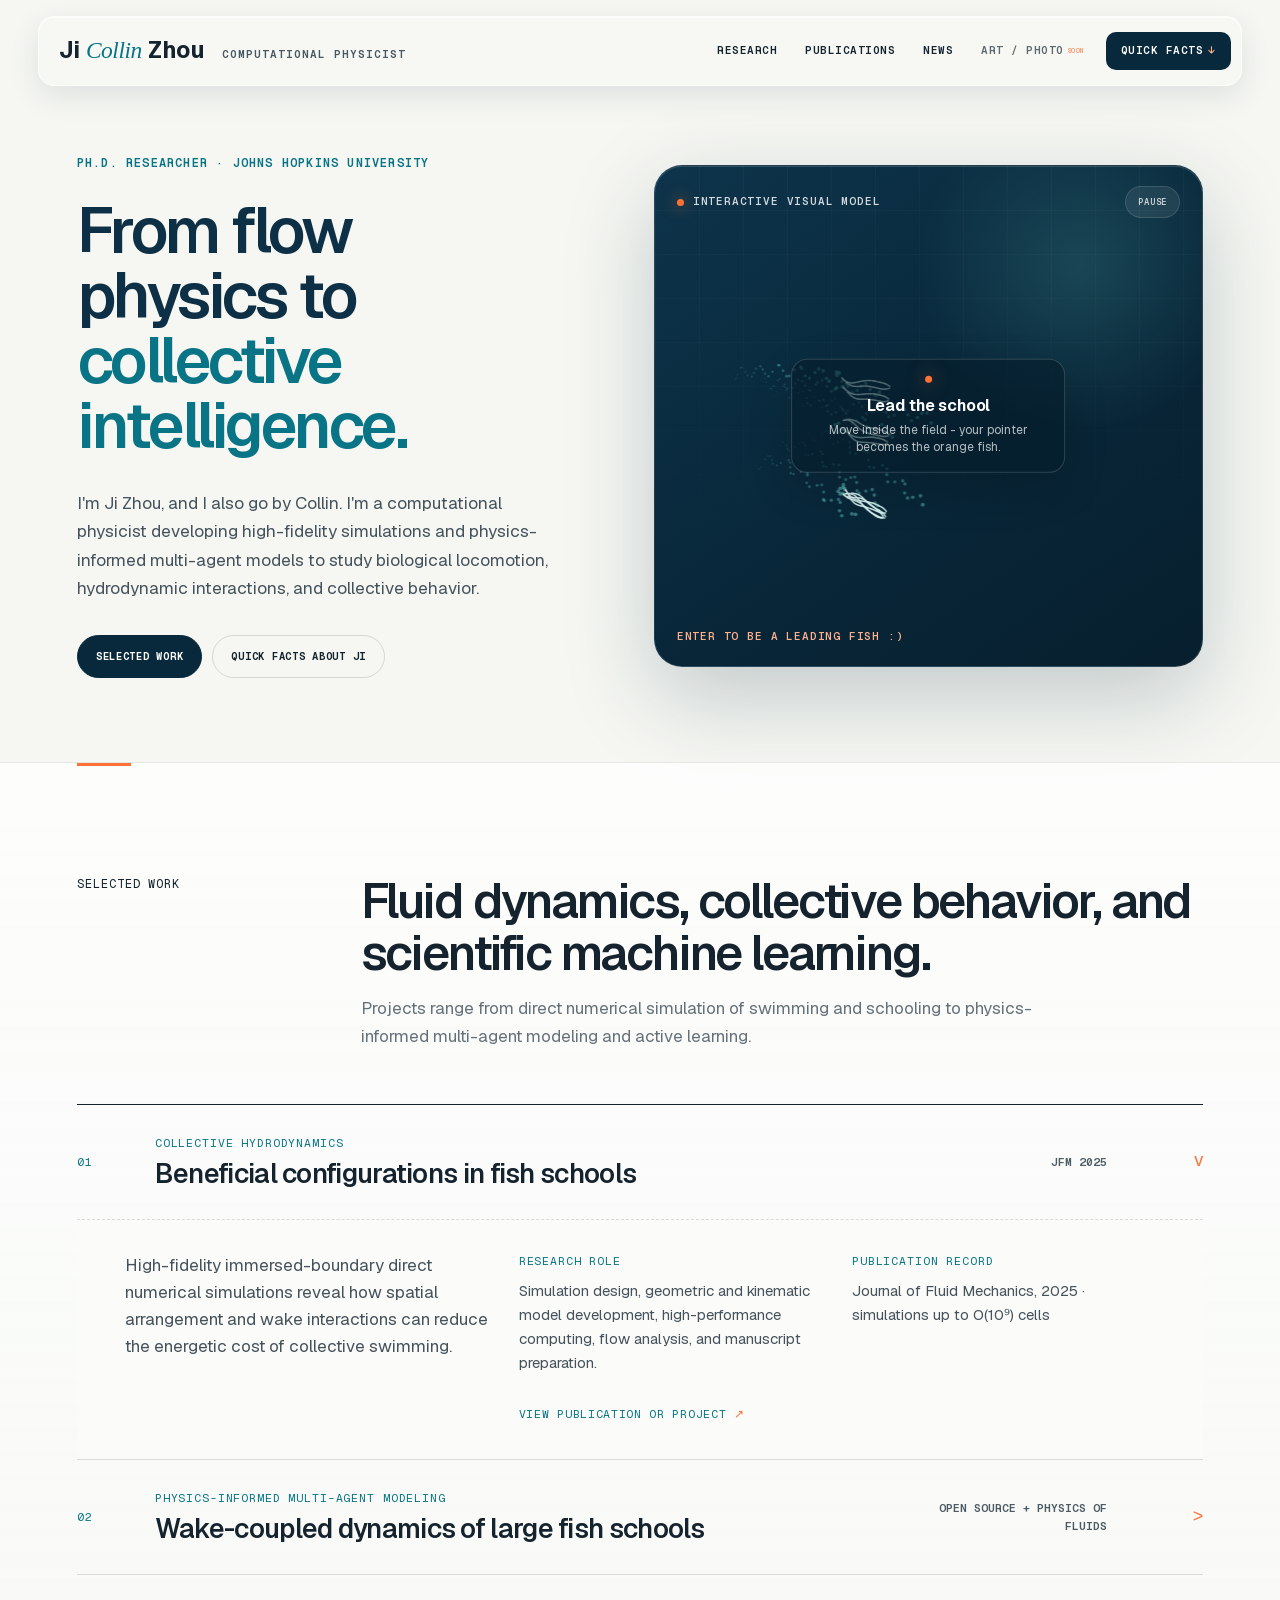
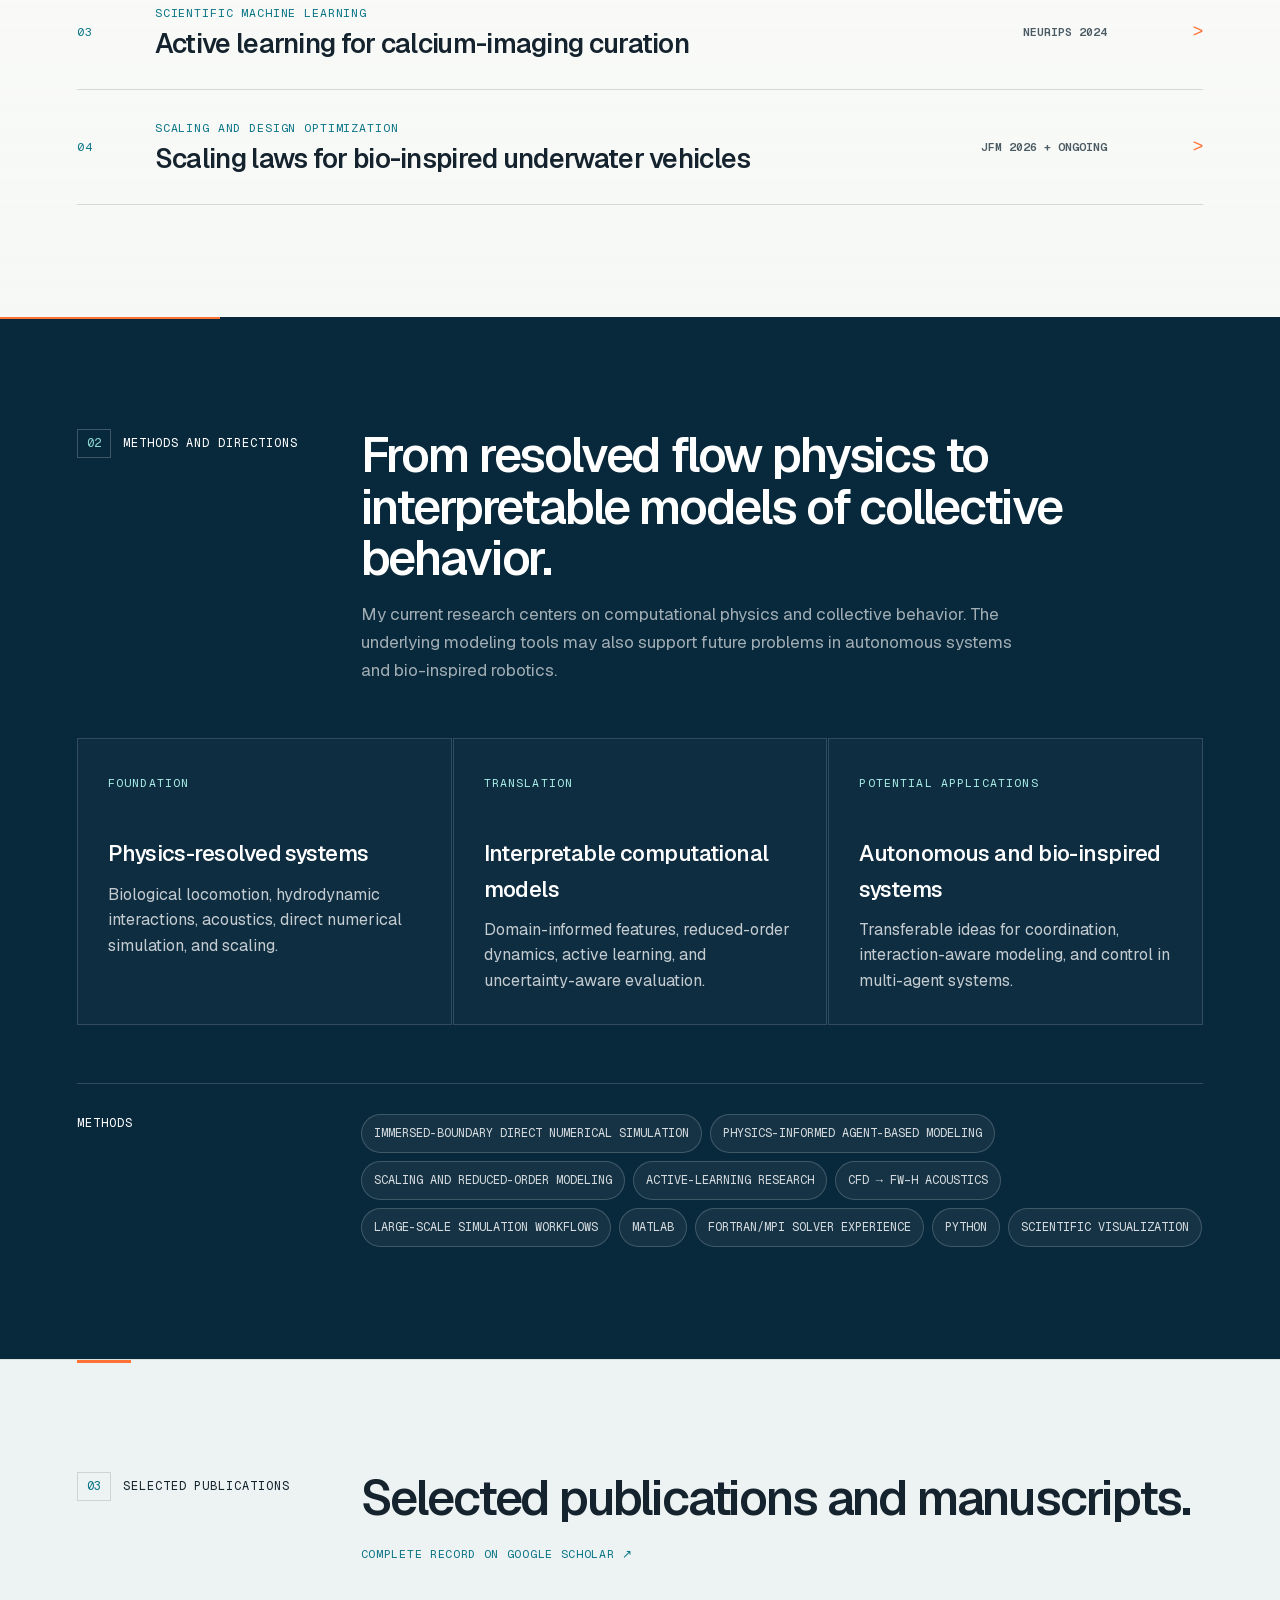
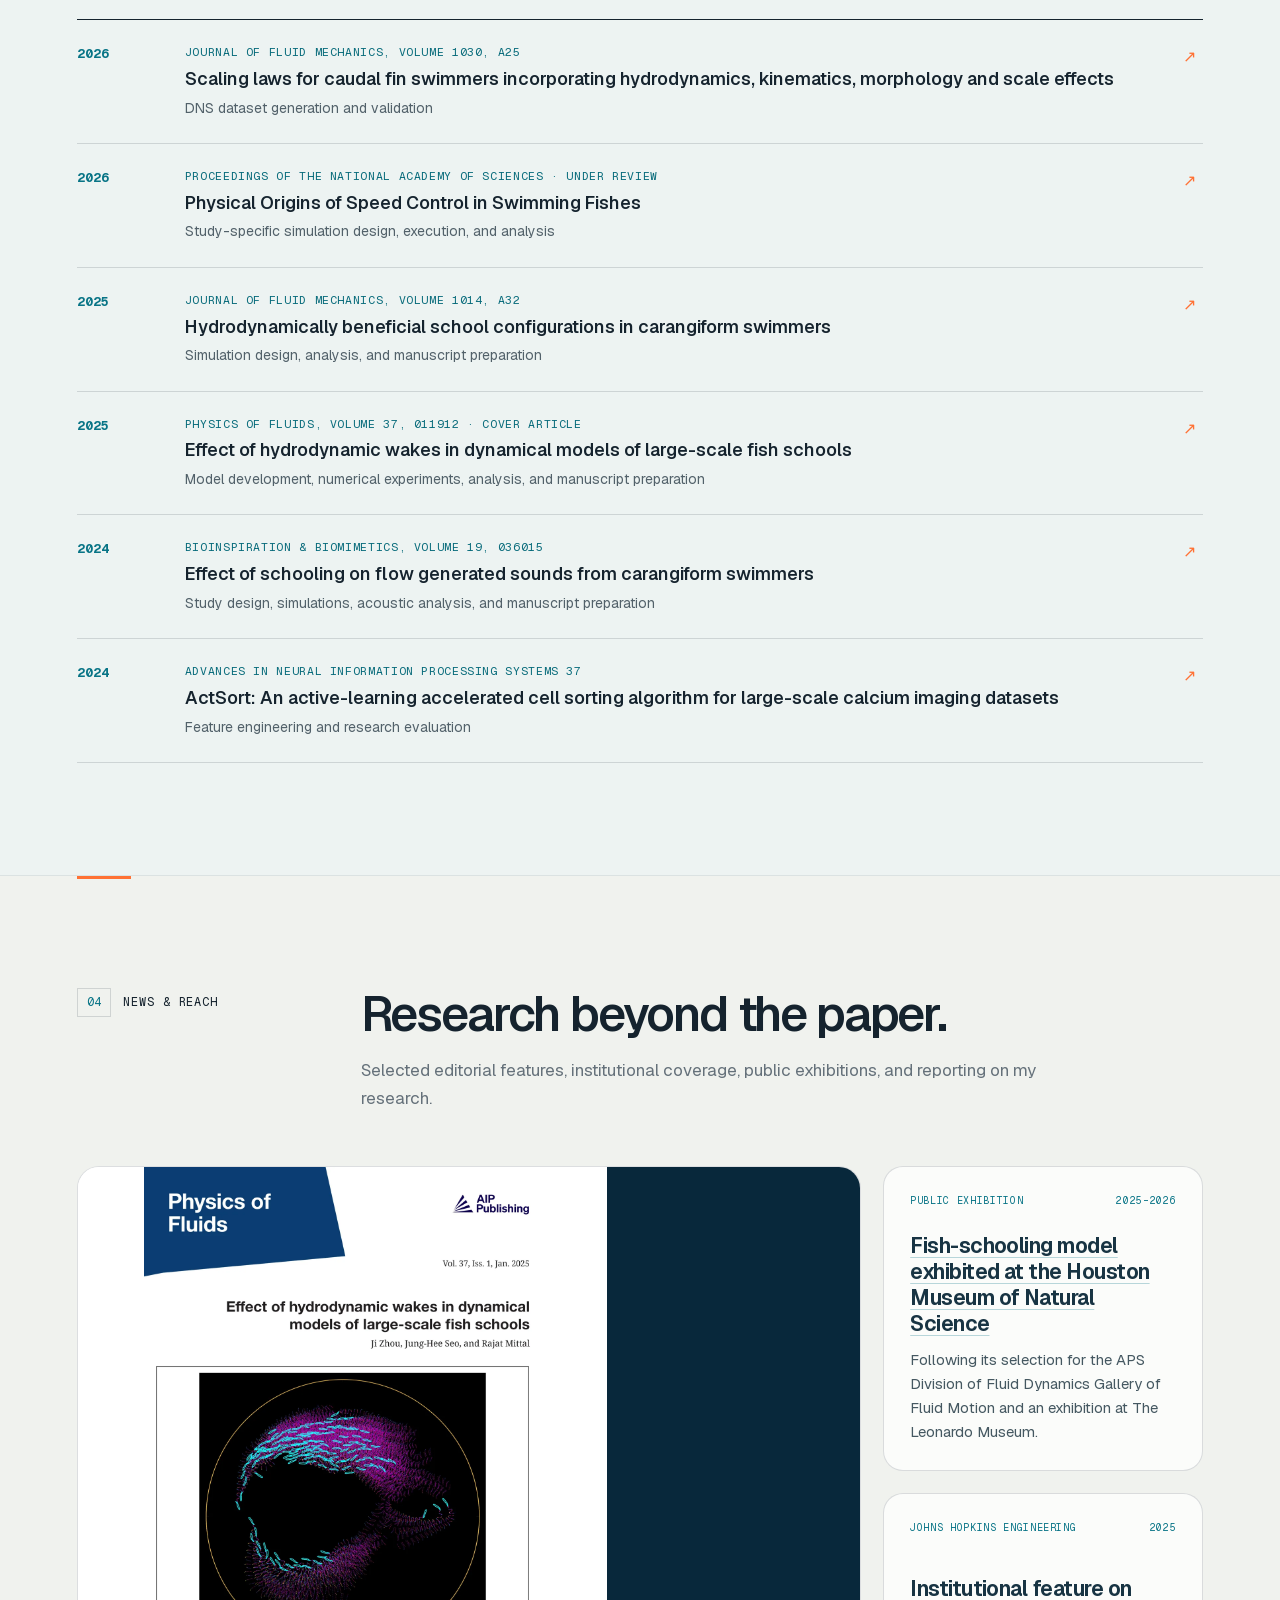
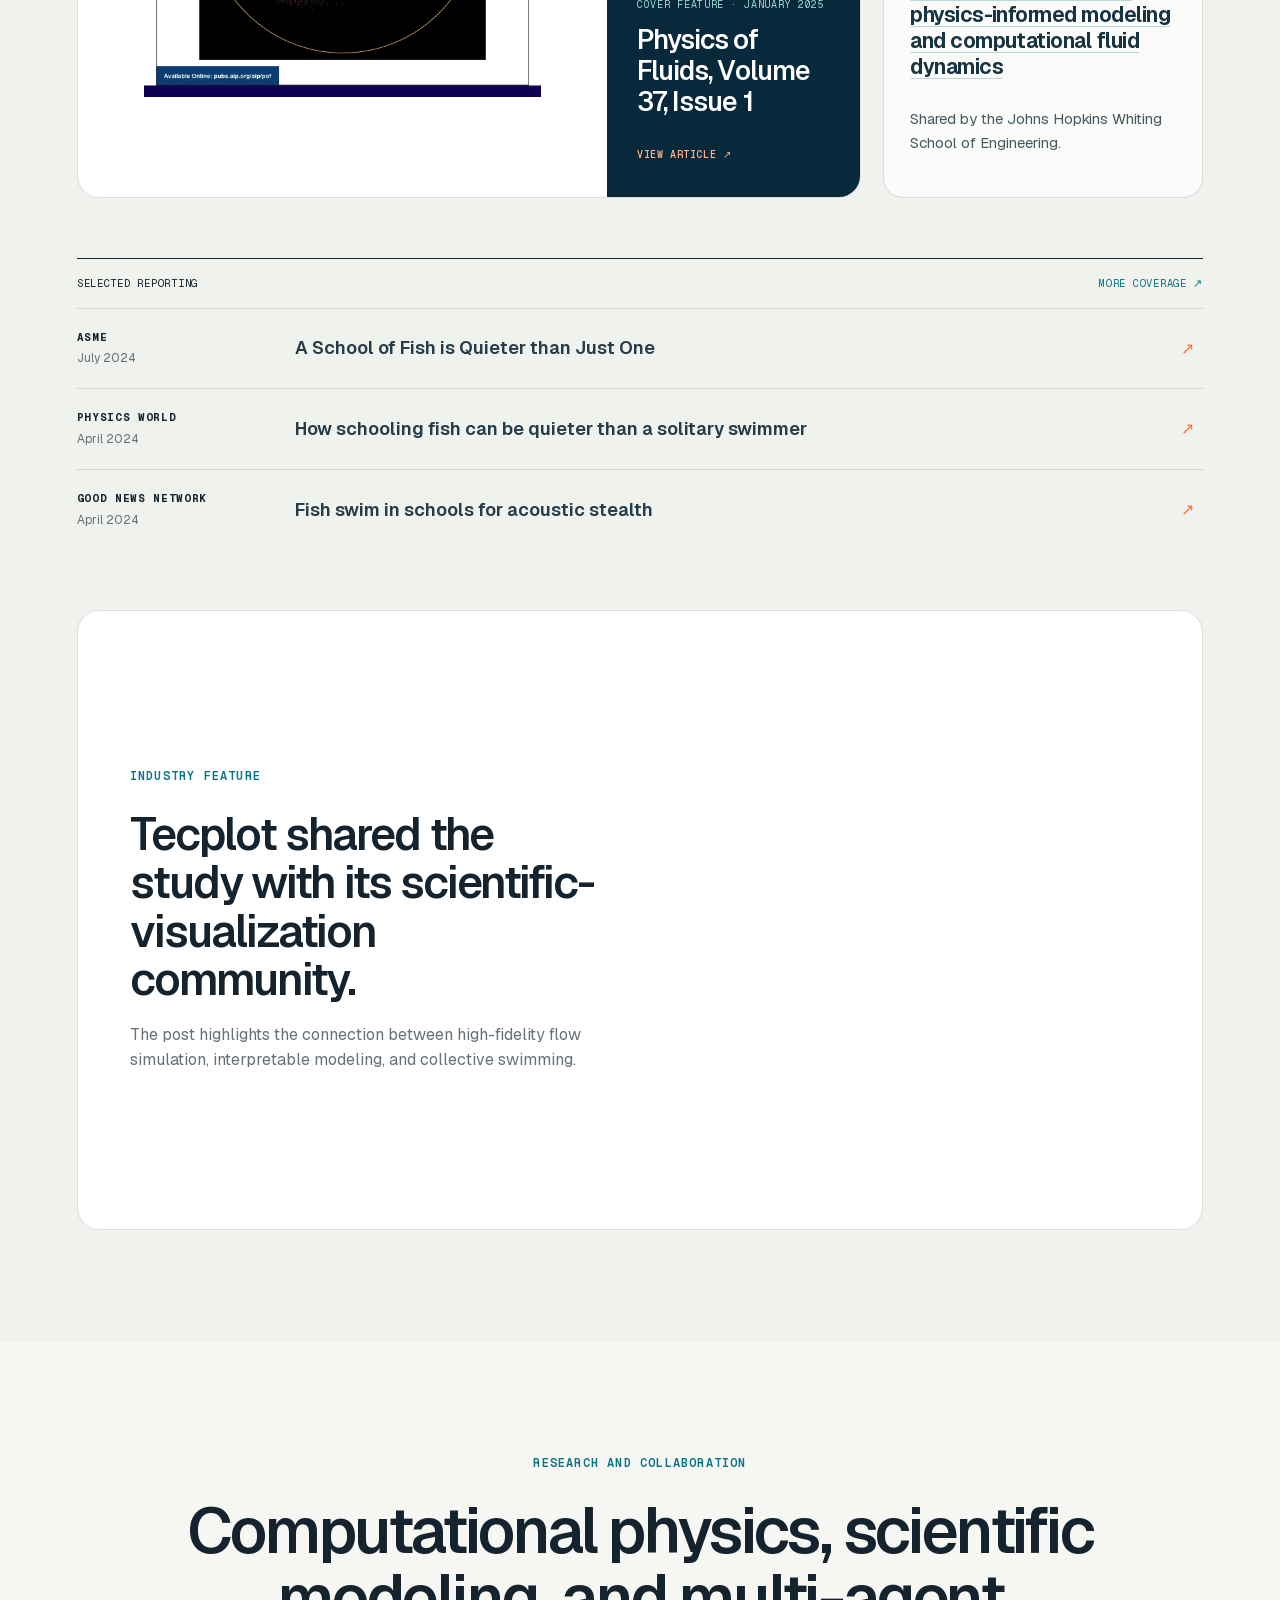
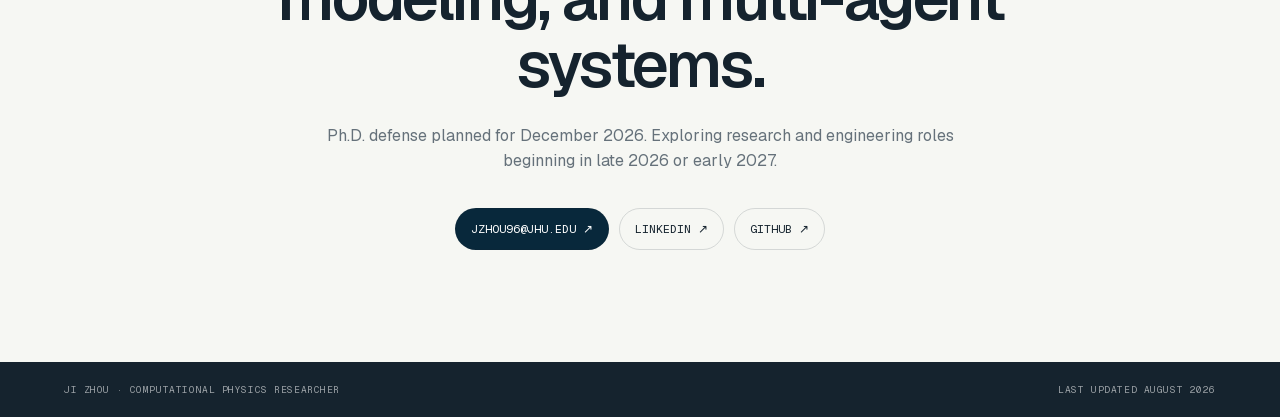
==== commit 59d0a774: "Publish website from 5b5cc97" ====
--- a/index.html
+++ b/index.html
@@ -1,4 +1,4 @@
-<!DOCTYPE html><html lang="en"><head><meta charSet="utf-8"/><meta name="viewport" content="width=device-width, initial-scale=1"/><link rel="stylesheet" href="/_next/static/css/index.DUc0J1g-.css" data-rsc-css-href="/_next/static/css/index.DUc0J1g-.css" data-precedence="vite-rsc/importer-resources"/><link rel="modulepreload" fetchPriority="low" href="/_next/static/chunks/index-BQp1Nx8D.js"/><script src="/_next/static/chunks/rolldown-runtime-C60lm6uB.js" type="module" async=""></script><script src="/_next/static/chunks/framework-BaE7mD_r.js" type="module" async=""></script><script src="/_next/static/chunks/app-elements-Drg5O4vw.js" type="module" async=""></script><script src="/_next/static/chunks/hash-D0ldriCF.js" type="module" async=""></script><script src="/_next/static/chunks/record-BdkTR7AP.js" type="module" async=""></script><script src="/_next/static/chunks/app-rsc-cache-busting-BHCk4tCI.js" type="module" async=""></script><script src="/_next/static/chunks/app-rsc-render-mode-IDJu5NEE.js" type="module" async=""></script><script src="/_next/static/chunks/headers-CeAbe3am.js" type="module" async=""></script><script src="/_next/static/chunks/protocol-headers-URL33uU5.js" type="module" async=""></script><script src="/_next/static/chunks/deployment-id-DFhHa9wO.js" type="module" async=""></script><script src="/_next/static/chunks/navigation-errors-wvgRKjB-.js" type="module" async=""></script><link rel="modulepreload" href="/_next/static/chunks/layout-segment-context-C9IBrXHR.js" crossorigin=""/><link rel="modulepreload" href="/_next/static/chunks/QuickFactsPanel-ByVfzWWy.js" crossorigin=""/><link rel="modulepreload" href="/_next/static/chunks/FishSchool-vDiCDMJ4.js" crossorigin=""/><link rel="modulepreload" href="/_next/static/chunks/ResearchProject-CUPWjPgD.js" crossorigin=""/><title>Ji Zhou — Computational Physics &amp; Physics-Based AI</title><meta name="description" content="Ji Zhou is a Johns Hopkins computational physics researcher working across high-fidelity simulation, collective intelligence, scientific AI, and bio-inspired systems."/><meta name="keywords" content="Ji Zhou,computational physics,physics-based AI,scientific machine learning,multi-agent modeling,collective intelligence,computational fluid dynamics"/><meta name="author" content="Ji Zhou"/><meta property="og:title" content="Ji Zhou — From Flow Physics to Collective Intelligence"/><meta property="og:description" content="High-fidelity simulation and physics-informed multi-agent modeling for biological locomotion and collective behavior."/><meta property="og:site_name" content="Ji Zhou"/><meta property="og:type" content="website"/><meta name="twitter:card" content="summary"/><meta name="twitter:title" content="Ji Zhou — Computational Physics &amp; Physics-Based AI"/><meta name="twitter:description" content="From flow physics to collective intelligence."/><script>Object.assign(((self[Symbol.for("vinext.navigationRuntime")]??={bootstrap:{routeManifest:null},functions:{}}).bootstrap.rsc??={rsc:[]}),{params:{},nav:{"pathname":"/","searchParams":[]}})</script><link rel="modulepreload" href="/_next/static/chunks/index-BQp1Nx8D.js" />
+<!DOCTYPE html><html lang="en"><head><meta charSet="utf-8"/><meta name="viewport" content="width=device-width, initial-scale=1"/><link rel="stylesheet" href="/_next/static/css/index.DrO1r_sr.css" data-rsc-css-href="/_next/static/css/index.DrO1r_sr.css" data-precedence="vite-rsc/importer-resources"/><link rel="modulepreload" fetchPriority="low" href="/_next/static/chunks/index-DZktGyGn.js"/><script src="/_next/static/chunks/rolldown-runtime-C60lm6uB.js" type="module" async=""></script><script src="/_next/static/chunks/framework-BaE7mD_r.js" type="module" async=""></script><script src="/_next/static/chunks/app-elements-Drg5O4vw.js" type="module" async=""></script><script src="/_next/static/chunks/hash-D0ldriCF.js" type="module" async=""></script><script src="/_next/static/chunks/record-BdkTR7AP.js" type="module" async=""></script><script src="/_next/static/chunks/app-rsc-cache-busting-B1oCwkWf.js" type="module" async=""></script><script src="/_next/static/chunks/app-rsc-render-mode-IDJu5NEE.js" type="module" async=""></script><script src="/_next/static/chunks/headers-CeAbe3am.js" type="module" async=""></script><script src="/_next/static/chunks/protocol-headers-URL33uU5.js" type="module" async=""></script><script src="/_next/static/chunks/deployment-id-DFhHa9wO.js" type="module" async=""></script><script src="/_next/static/chunks/navigation-errors-wvgRKjB-.js" type="module" async=""></script><link rel="modulepreload" href="/_next/static/chunks/layout-segment-context-CV6rHaF4.js" crossorigin=""/><link rel="modulepreload" href="/_next/static/chunks/QuickFactsPanel-ByVfzWWy.js" crossorigin=""/><link rel="modulepreload" href="/_next/static/chunks/FishSchool-vDiCDMJ4.js" crossorigin=""/><link rel="modulepreload" href="/_next/static/chunks/ResearchProject-CUPWjPgD.js" crossorigin=""/><title>Ji Zhou — Computational Physics &amp; Physics-Based AI</title><meta name="description" content="Ji Zhou is a Johns Hopkins computational physics researcher working across high-fidelity simulation, collective intelligence, scientific AI, and bio-inspired systems."/><meta name="keywords" content="Ji Zhou,computational physics,physics-based AI,scientific machine learning,multi-agent modeling,collective intelligence,computational fluid dynamics"/><meta name="author" content="Ji Zhou"/><meta property="og:title" content="Ji Zhou — From Flow Physics to Collective Intelligence"/><meta property="og:description" content="High-fidelity simulation and physics-informed multi-agent modeling for biological locomotion and collective behavior."/><meta property="og:site_name" content="Ji Zhou"/><meta property="og:type" content="website"/><meta name="twitter:card" content="summary"/><meta name="twitter:title" content="Ji Zhou — Computational Physics &amp; Physics-Based AI"/><meta name="twitter:description" content="From flow physics to collective intelligence."/><script>Object.assign(((self[Symbol.for("vinext.navigationRuntime")]??={bootstrap:{routeManifest:null},functions:{}}).bootstrap.rsc??={rsc:[]}),{params:{},nav:{"pathname":"/","searchParams":[]}})</script><link rel="modulepreload" href="/_next/static/chunks/index-DZktGyGn.js" />
 <link rel="preload" href="/_next/static/_vinext_fonts/geist-8ac0455e797f/geist-98bbbccb.woff2" as="font" type="font/woff2" crossorigin />
 <link rel="preload" href="/_next/static/_vinext_fonts/geist-mono-00e989178794/geist-mono-013b2f2f.woff2" as="font" type="font/woff2" crossorigin />
 <style data-vinext-fonts>/* cyrillic-ext */
@@ -128,4 +128,4 @@
 
 .__variable_geist_mono_0f4jdpq { --font-mono: 'Geist Mono', 'Geist Mono Fallback'; }
 </style>
-</head><body class="__variable_geist_1x7d0xu __variable_geist_mono_0f4jdpq"><script type="application/ld+json">{"@context":"https://schema.org","@type":"Person","name":"Ji Zhou","alternateName":"Collin Zhou","jobTitle":"Computational Physics Researcher","affiliation":{"@type":"Organization","name":"Johns Hopkins University"},"url":"https://jicollinzhou.com","sameAs":["https://scholar.google.com/citations?user=ZHZzN04AAAAJ&hl=en","https://linkedin.com/in/jicollinzhou","https://github.com/jizhou-github"]}</script><header class="site-header glass"><a class="identity" href="#top" aria-label="Ji Zhou, home"><strong>Ji <em>Collin</em> Zhou</strong><span>Computational physicist</span></a><nav aria-label="Primary navigation"><a href="#research">Research</a><a href="#publications">Publications</a><a href="#news">News</a><button class="art-link" type="button" disabled="" title="Art and photography gallery coming later">Art / Photo <small>Soon</small></button><button class="view-link" type="button" aria-controls="quick-profile" aria-expanded="false">Quick facts <span aria-hidden="true">↓</span></button></nav></header><main id="top" class="main-view"><section class="hero" aria-labelledby="hero-title"><div class="hero-copy"><p class="eyebrow">Ph.D. researcher · Johns Hopkins University</p><h1 id="hero-title">From flow physics to <span>collective intelligence.</span></h1><p class="hero-deck">I&#x27;m Ji Zhou, and I also go by Collin. I&#x27;m a computational physicist developing high-fidelity simulations and physics-informed multi-agent models to study biological locomotion, hydrodynamic interactions, and collective behavior.</p><div class="hero-actions"><a class="button button-primary" href="#research">Selected work</a><button class="button" type="button" aria-controls="quick-profile" aria-expanded="false">Quick facts about Ji</button></div></div><div class="school-model"><div class="model-bar"><span><i></i> Interactive visual model</span><button type="button" aria-pressed="false">Pause</button></div><div class="model-instruction" aria-hidden="true"><strong>Lead the school</strong><span>Move inside the field - your pointer becomes the orange fish.</span></div><canvas aria-label="A lightweight interactive school of fish. Move the pointer inside the field to become the orange leading fish." role="img"></canvas><div class="model-caption"><span>Enter to be a leading fish :)</span></div></div></section><section class="quick-profile" id="quick-profile" aria-hidden="true"><div class="quick-profile-reveal"><div class="quick-profile-inner"><header class="quick-profile-header"><div><p class="eyebrow">Quick facts about me</p><h2>Ji <span>Collin</span> Zhou</h2><p>Computational physicist working across high-fidelity simulation, collective behavior, and physics-informed modeling.</p></div><div class="quick-profile-actions"><button class="quick-profile-close" type="button" aria-label="Fold quick facts">Fold</button></div></header><div class="quick-profile-grid"><dl class="quick-profile-facts"><div><dt>Current</dt><dd>Ph.D. Candidate, Mechanical Engineering<br/>Johns Hopkins University</dd></div><div><dt>Defense</dt><dd>Planned December 2026</dd></div><div><dt>Focus</dt><dd>Computational physics, collective behavior, and multi-agent modeling</dd></div><div><dt>Contact</dt><dd><a href="mailto:jzhou96@jhu.edu">jzhou96@jhu.edu</a></dd></div></dl><div class="quick-profile-summary"><p>My research uses high-fidelity simulations and interpretable computational models to study biological locomotion and collective dynamics. This work includes a physics-informed agent-based model that connects social interaction rules with hydrodynamic wake effects.</p><div class="quick-profile-capabilities"><span>Direct numerical simulation</span><span>Physics-informed multi-agent models</span><span>Active-learning research</span><span>Large-scale simulation workflows</span></div></div></div><div class="quick-profile-work" aria-label="Selected work"><article><time>2026</time><div><small>Journal of Fluid Mechanics</small><strong>Scaling laws for caudal fin swimmers</strong><p>Direct numerical simulation dataset spanning Reynolds numbers 5,000-100,000, with ongoing BAUV scaling and optimization extensions.</p></div></article><article><time>2025</time><div><small>Journal of Fluid Mechanics</small><strong>Hydrodynamically beneficial school configurations in carangiform swimmers</strong><p>Simulation design, computational analysis, and manuscript preparation.</p></div></article><article><time>2025</time><div><small>Physics of Fluids - cover article</small><strong>Effect of hydrodynamic wakes in dynamical models of large-scale fish schools</strong><p>Wake-coupled model development, numerical experiments, and analysis.</p></div></article><article><time>2024</time><div><small>NeurIPS</small><strong>ActSort: An active-learning accelerated cell sorting algorithm</strong><p>Domain-informed features, data curation, benchmarking, and evaluation.</p></div></article></div></div></div></section><section class="section research" id="research"><div class="section-heading"><div><p>Selected work</p></div><div><h2>Fluid dynamics, collective behavior, and scientific machine learning.</h2><p>Projects range from direct numerical simulation of swimming and schooling to physics-informed multi-agent modeling and active learning.</p></div></div><div class="project-list"><article class="project is-open"><button class="project-summary-button" type="button" aria-expanded="true" aria-controls="project-01"><span class="project-index">01</span><span class="project-heading"><small>Collective hydrodynamics</small><strong>Beneficial configurations in fish schools</strong></span><span class="project-label">JFM 2025</span><span class="project-toggle" aria-hidden="true"><i class="toggle-closed">&gt;</i><i class="toggle-open">v</i></span></button><div class="project-detail-shell" id="project-01" aria-hidden="false"><div><div class="project-detail"><p class="project-summary">High-fidelity immersed-boundary direct numerical simulations reveal how spatial arrangement and wake interactions can reduce the energetic cost of collective swimming.</p><div><small>Research role</small><p>Simulation design, geometric and kinematic model development, high-performance computing, flow analysis, and manuscript preparation.</p></div><div><small>Publication record</small><p>Journal of Fluid Mechanics, 2025 · simulations up to O(10⁹) cells</p></div><a href="https://www.cambridge.org/core/journals/journal-of-fluid-mechanics/article/hydrodynamically-beneficial-school-configurations-in-carangiform-swimmers-insights-from-a-flowphysics-informed-model/DED9E58228E191FD7AB9C50BA3077A70" target="_blank" rel="noreferrer">View publication or project <span>↗</span></a></div></div></div></article><article class="project"><button class="project-summary-button" type="button" aria-expanded="false" aria-controls="project-02"><span class="project-index">02</span><span class="project-heading"><small>Physics-informed multi-agent modeling</small><strong>Wake-coupled dynamics of large fish schools</strong></span><span class="project-label">Open source + Physics of Fluids</span><span class="project-toggle" aria-hidden="true"><i class="toggle-closed">&gt;</i><i class="toggle-open">v</i></span></button><div class="project-detail-shell" id="project-02" aria-hidden="true"><div><div class="project-detail"><p class="project-summary">A physics-informed multi-agent model couples biologically grounded social interactions with computational-fluid-dynamics-derived wake effects to study the emergent organization of large fish schools.</p><div><small>Research role</small><p>Model formulation, implementation, numerical experiments, parameter analysis, scientific visualization, and manuscript preparation.</p></div><div><small>Publication record</small><p>Physics of Fluids, 2025 · open-source MATLAB implementation</p></div><a href="https://github.com/jizhou-github/wakeSchool" target="_blank" rel="noreferrer">View publication or project <span>↗</span></a></div></div></div></article><article class="project"><button class="project-summary-button" type="button" aria-expanded="false" aria-controls="project-03"><span class="project-index">03</span><span class="project-heading"><small>Scientific machine learning</small><strong>Active learning for calcium-imaging curation</strong></span><span class="project-label">NeurIPS 2024</span><span class="project-toggle" aria-hidden="true"><i class="toggle-closed">&gt;</i><i class="toggle-open">v</i></span></button><div class="project-detail-shell" id="project-03" aria-hidden="true"><div><div class="project-detail"><p class="project-summary">ActSort directs expert attention to uncertain cell candidates, reducing manual review while retaining reliable large-scale calcium-imaging analysis.</p><div><small>Research role</small><p>Domain-informed feature design, dataset curation, benchmarking, evaluation, and interdisciplinary interpretation.</p></div><div><small>Publication record</small><p>Advances in Neural Information Processing Systems, 2024</p></div><a href="https://proceedings.neurips.cc/paper_files/paper/2024/hash/90080022263cddafddd4a0726f1fb186-Abstract-Conference.html" target="_blank" rel="noreferrer">View publication or project <span>↗</span></a></div></div></div></article><article class="project"><button class="project-summary-button" type="button" aria-expanded="false" aria-controls="project-04"><span class="project-index">04</span><span class="project-heading"><small>Scaling and design optimization</small><strong>Scaling laws for bio-inspired underwater vehicles</strong></span><span class="project-label">JFM 2026 + ongoing</span><span class="project-toggle" aria-hidden="true"><i class="toggle-closed">&gt;</i><i class="toggle-open">v</i></span></button><div class="project-detail-shell" id="project-04" aria-hidden="true"><div><div class="project-detail"><p class="project-summary">Published scaling laws connect hydrodynamics, kinematics, morphology, and operating regime to swimming performance. Ongoing work extends this framework toward performance prediction and optimization for bio-inspired autonomous underwater vehicles (BAUVs).</p><div><small>Research role</small><p>Parametric direct numerical simulation, MATLAB analysis, scaling-law validation, and ongoing model development for design-space exploration.</p></div><div><small>Publication record</small><p>Journal of Fluid Mechanics, 2026 · ongoing BAUV scaling and optimization extensions</p></div><a href="https://arxiv.org/abs/2507.11665" target="_blank" rel="noreferrer">View publication or project <span>↗</span></a></div></div></div></article></div></section><section class="section direction" id="direction"><div class="section-heading light"><div><span class="section-index">02</span><p>Methods and directions</p></div><div><h2>From resolved flow physics to interpretable models of collective behavior.</h2><p>My current research centers on computational physics and collective behavior. The underlying modeling tools may also support future problems in autonomous systems and bio-inspired robotics.</p></div></div><div class="trajectory" aria-label="Research trajectory"><article><span>FOUNDATION</span><h3>Physics-resolved systems</h3><p>Biological locomotion, hydrodynamic interactions, acoustics, direct numerical simulation, and scaling.</p></article><article><span>TRANSLATION</span><h3>Interpretable computational models</h3><p>Domain-informed features, reduced-order dynamics, active learning, and uncertainty-aware evaluation.</p></article><article><span>POTENTIAL APPLICATIONS</span><h3>Autonomous and bio-inspired systems</h3><p>Transferable ideas for coordination, interaction-aware modeling, and control in multi-agent systems.</p></article></div><div class="methods"><p>Methods</p><div><span>Immersed-boundary direct numerical simulation</span><span>Physics-informed agent-based modeling</span><span>Scaling and reduced-order modeling</span><span>Active-learning research</span><span>CFD → FW–H acoustics</span><span>Large-scale simulation workflows</span><span>MATLAB</span><span>Fortran/MPI solver experience</span><span>Python</span><span>Scientific visualization</span></div></div></section><section class="section publications" id="publications"><div class="section-heading"><div><span class="section-index">03</span><p>Selected publications</p></div><div><h2>Selected publications and manuscripts.</h2><a class="text-link" href="https://scholar.google.com/citations?user=ZHZzN04AAAAJ&amp;hl=en" target="_blank" rel="noreferrer">Complete record on Google Scholar ↗</a></div></div><div class="publication-list"><a href="https://arxiv.org/abs/2507.11665" target="_blank" rel="noreferrer" class="publication-row"><strong>2026</strong><span><small>Journal of Fluid Mechanics, Volume 1030, A25</small><b>Scaling laws for caudal fin swimmers incorporating hydrodynamics, kinematics, morphology and scale effects</b><em>DNS dataset generation and validation</em></span><i>↗</i></a><a href="https://scholar.google.com/citations?user=ZHZzN04AAAAJ&amp;hl=en" target="_blank" rel="noreferrer" class="publication-row"><strong>2026</strong><span><small>Proceedings of the National Academy of Sciences · under review</small><b>Physical Origins of Speed Control in Swimming Fishes</b><em>Study-specific simulation design, execution, and analysis</em></span><i>↗</i></a><a href="https://www.cambridge.org/core/journals/journal-of-fluid-mechanics/article/hydrodynamically-beneficial-school-configurations-in-carangiform-swimmers-insights-from-a-flowphysics-informed-model/DED9E58228E191FD7AB9C50BA3077A70" target="_blank" rel="noreferrer" class="publication-row"><strong>2025</strong><span><small>Journal of Fluid Mechanics, Volume 1014, A32</small><b>Hydrodynamically beneficial school configurations in carangiform swimmers</b><em>Simulation design, analysis, and manuscript preparation</em></span><i>↗</i></a><a href="https://doi.org/10.1063/5.0250013" target="_blank" rel="noreferrer" class="publication-row"><strong>2025</strong><span><small>Physics of Fluids, Volume 37, 011912 · cover article</small><b>Effect of hydrodynamic wakes in dynamical models of large-scale fish schools</b><em>Model development, numerical experiments, analysis, and manuscript preparation</em></span><i>↗</i></a><a href="https://iopscience.iop.org/article/10.1088/1748-3190/ad3a4e" target="_blank" rel="noreferrer" class="publication-row"><strong>2024</strong><span><small>Bioinspiration &amp; Biomimetics, Volume 19, 036015</small><b>Effect of schooling on flow generated sounds from carangiform swimmers</b><em>Study design, simulations, acoustic analysis, and manuscript preparation</em></span><i>↗</i></a><a href="https://proceedings.neurips.cc/paper_files/paper/2024/hash/90080022263cddafddd4a0726f1fb186-Abstract-Conference.html" target="_blank" rel="noreferrer" class="publication-row"><strong>2024</strong><span><small>Advances in Neural Information Processing Systems 37</small><b>ActSort: An active-learning accelerated cell sorting algorithm for large-scale calcium imaging datasets</b><em>Feature engineering and research evaluation</em></span><i>↗</i></a></div></section><section class="section news" id="news"><div class="section-heading"><div><span class="section-index">04</span><p>News &amp; reach</p></div><div><h2>Research beyond the paper.</h2><p>Selected editorial features, institutional coverage, public exhibitions, and reporting on my research.</p></div></div><div class="news-grid"><a class="cover-feature" href="https://doi.org/10.1063/5.0250013" target="_blank" rel="noreferrer"><img src="/pof-cover-2025.webp" alt="Physics of Fluids January 2025 cover featuring Ji Zhou&#x27;s fish-schooling model" loading="lazy"/><span><small>Cover feature · January 2025</small><strong>Physics of Fluids, Volume 37, Issue 1</strong><b>View article ↗</b></span></a><div class="news-stories"><a href="https://www.linkedin.com/posts/jizhou-fluid_im-happy-to-share-a-small-milestone-from-activity-7399655023321849856-MBOy" target="_blank" rel="noreferrer"><span>Public exhibition</span><time>2025–2026</time><h3>Fish-schooling model exhibited at the Houston Museum of Natural Science</h3><p>Following its selection for the APS Division of Fluid Dynamics Gallery of Fluid Motion and an exhibition at The Leonardo Museum.</p></a><a href="https://www.linkedin.com/posts/johns-hopkins-whiting-school-of-engineering_geometricdeeplearning-computationalfluiddynamics-ugcPost-7393757505010700288-PQYP" target="_blank" rel="noreferrer"><span>Johns Hopkins Engineering</span><time>2025</time><h3>Institutional feature on physics-informed modeling and computational fluid dynamics</h3><p>Shared by the Johns Hopkins Whiting School of Engineering.</p></a></div></div><div class="coverage-list" aria-label="Selected press coverage"><div class="coverage-label"><span>Selected reporting</span><a href="https://iop.altmetric.com/details/161775049/news" target="_blank" rel="noreferrer">More coverage ↗</a></div><a href="https://www.asme.org/topics-resources/content/a-school-of-fish-is-quieter-than-just-one" target="_blank" rel="noreferrer"><span><b>ASME</b><time>July 2024</time></span><strong>A School of Fish is Quieter than Just One</strong><i>↗</i></a><a href="https://physicsworld.com/a/how-schooling-fish-can-be-quieter-than-a-solitary-swimmer/" target="_blank" rel="noreferrer"><span><b>Physics World</b><time>April 2024</time></span><strong>How schooling fish can be quieter than a solitary swimmer</strong><i>↗</i></a><a href="https://www.goodnewsnetwork.org/fish-swim-in-schools-for-stealth-as-100-fish-make-less-noise-than-an-individual-swimming-alone/" target="_blank" rel="noreferrer"><span><b>Good News Network</b><time>April 2024</time></span><strong>Fish swim in schools for acoustic stealth</strong><i>↗</i></a></div><div class="social-feature"><div><p class="eyebrow">Industry feature</p><h3>Tecplot shared the study with its scientific-visualization community.</h3><p>The post highlights the connection between high-fidelity flow simulation, interpretable modeling, and collective swimming.</p></div><iframe src="https://www.linkedin.com/embed/feed/update/urn:li:ugcPost:7445941891621351425?collapsed=1" height="542" width="504" frameBorder="0" allowFullScreen="" loading="lazy" title="Tecplot LinkedIn feature of Ji Zhou&#x27;s fish-schooling research"></iframe></div></section><section class="contact" id="contact"><p class="eyebrow">Research and collaboration</p><h2>Computational physics, scientific modeling, and multi-agent systems.</h2><p>Ph.D. defense planned for December 2026. Exploring research and engineering roles beginning in late 2026 or early 2027.</p><div class="contact-links"><a href="mailto:jzhou96@jhu.edu">jzhou96@jhu.edu ↗</a><a href="https://linkedin.com/in/jicollinzhou" target="_blank" rel="noreferrer">LinkedIn ↗</a><a href="https://github.com/jizhou-github" target="_blank" rel="noreferrer">GitHub ↗</a></div></section></main><footer><p>Ji Zhou · Computational Physics Researcher</p><p>Last updated August 2026</p></footer><script type="module" src="/_next/static/chunks/index-BQp1Nx8D.js" id="_R_" async=""></script><script>((self[Symbol.for("vinext.navigationRuntime")]??={bootstrap:{routeManifest:null},functions:{}}).bootstrap.rsc??={rsc:[]}).rsc.push("2:I[\"8c0f216c4604\",[],\"Children\",1]\n")</script><script>((self[Symbol.for("vinext.navigationRuntime")]??={bootstrap:{routeManifest:null},functions:{}}).bootstrap.rsc??={rsc:[]}).rsc.push("3:I[\"593f344dc510\",[],\"GlobalErrorBoundary\",1]\n")</script><script>((self[Symbol.for("vinext.navigationRuntime")]??={bootstrap:{routeManifest:null},functions:{}}).bootstrap.rsc??={rsc:[]}).rsc.push("4:I[\"0b874ad30386\",[],\"default\",1]\n")</script><script>((self[Symbol.for("vinext.navigationRuntime")]??={bootstrap:{routeManifest:null},functions:{}}).bootstrap.rsc??={rsc:[]}).rsc.push("5:I[\"593f344dc510\",[],\"ErrorBoundary\",1]\n")</script><script>((self[Symbol.for("vinext.navigationRuntime")]??={bootstrap:{routeManifest:null},functions:{}}).bootstrap.rsc??={rsc:[]}).rsc.push("6:I[\"15c18cfaeeff\",[],\"LayoutSegmentProvider\",1]\n")</script><script>((self[Symbol.for("vinext.navigationRuntime")]??={bootstrap:{routeManifest:null},functions:{}}).bootstrap.rsc??={rsc:[]}).rsc.push("7:I[\"8c0f216c4604\",[],\"Slot\",1]\n")</script><script>((self[Symbol.for("vinext.navigationRuntime")]??={bootstrap:{routeManifest:null},functions:{}}).bootstrap.rsc??={rsc:[]}).rsc.push("8:I[\"9276801271d6\",[],\"AppRouterScrollTarget\",1]\n")</script><script>((self[Symbol.for("vinext.navigationRuntime")]??={bootstrap:{routeManifest:null},functions:{}}).bootstrap.rsc??={rsc:[]}).rsc.push("9:I[\"593f344dc510\",[],\"RedirectBoundary\",1]\n")</script><script>((self[Symbol.for("vinext.navigationRuntime")]??={bootstrap:{routeManifest:null},functions:{}}).bootstrap.rsc??={rsc:[]}).rsc.push(":HL[\"/_next/static/css/index.DUc0J1g-.css\",\"style\"     ]\n")</script><script>((self[Symbol.for("vinext.navigationRuntime")]??={bootstrap:{routeManifest:null},functions:{}}).bootstrap.rsc??={rsc:[]}).rsc.push("0:{\"__route\":\"route:/\",\"__interceptionContext\":null,\"__layoutIds\":[\"layout:/\"],\"__rootLayout\":\"/\",\"__sourcePage\":\"/page\",\"page:/\":\"$L1\",\"layout:/\":[[[[\"$\",\"link\",\"css:/_next/static/css/index.DUc0J1g-.css\",{\"rel\":\"stylesheet\",\"precedence\":\"vite-rsc/importer-resources\",\"href\":\"/_next/static/css/index.DUc0J1g-.css\",\"data-rsc-css-href\":\"/_next/static/css/index.DUc0J1g-.css\"}],\"$undefined\"],[\"$\",\"html\",null,{\"lang\":\"en\",\"children\":[\"$\",\"body\",null,{\"className\":\"__variable_geist_1x7d0xu __variable_geist_mono_0f4jdpq\",\"children\":[\"$\",\"$L2\",null,{}]}]}]],null],\"route:/\":[[[\"$\",\"meta\",null,{\"charSet\":\"utf-8\"}],[[\"$\",\"title\",\"0\",{\"children\":\"Ji Zhou — Computational Physics \u0026 Physics-Based AI\"}],[\"$\",\"meta\",\"1\",{\"name\":\"description\",\"content\":\"Ji Zhou is a Johns Hopkins computational physics researcher working across high-fidelity simulation, collective intelligence, scientific AI, and bio-inspired systems.\"}],[\"$\",\"meta\",\"2\",{\"name\":\"keywords\",\"content\":\"Ji Zhou,computational physics,physics-based AI,scientific machine learning,multi-agent modeling,collective intelligence,computational fluid dynamics\"}],[\"$\",\"meta\",\"3\",{\"name\":\"author\",\"content\":\"Ji Zhou\"}],[\"$\",\"meta\",\"4\",{\"property\":\"og:title\",\"content\":\"Ji Zhou — From Flow Physics to Collective Intelligence\"}],[\"$\",\"meta\",\"5\",{\"property\":\"og:description\",\"content\":\"High-fidelity simulation and physics-informed multi-agent modeling for biological locomotion and collective behavior.\"}],[\"$\",\"meta\",\"6\",{\"property\":\"og:site_name\",\"content\":\"Ji Zhou\"}],[\"$\",\"meta\",\"7\",{\"property\":\"og:type\",\"content\":\"website\"}],[\"$\",\"meta\",\"8\",{\"name\":\"twitter:card\",\"content\":\"summary\"}],[\"$\",\"meta\",\"9\",{\"name\":\"twitter:title\",\"content\":\"Ji Zhou — Computational Physics \u0026 Physics-Based AI\"}],[\"$\",\"meta\",\"10\",{\"name\":\"twitter:description\",\"content\":\"From flow physics to collective intelligence.\"}]],[[\"$\",\"meta\",\"0\",{\"name\":\"viewport\",\"content\":\"width=device-width, initial-scale=1\"}]]],[\"$\",\"$L3\",null,{\"fallback\":\"$4\",\"children\":[\"$\",\"$L5\",null,{\"fallback\":\"$4\",\"children\":[\"$\",\"$L6\",null,{\"providerId\":\"layout:/\",\"segmentMap\":{\"children\":[]},\"children\":[\"$\",\"$L7\",null,{\"id\":\"layout:/\",\"parallelSlots\":\"$undefined\",\"children\":[\"$\",\"$L8\",null,{\"children\":[\"$\",\"$L9\",null,{\"children\":[[\"$\",\"$L6\",null,{\"providerId\":\"page:/\",\"segmentMap\":{\"children\":[\"__PAGE__\"]},\"children\":[\"$\",\"$L7\",null,{\"id\":\"page:/\"}]}],null]}]}]}]}]}]}],null,null],\"__layoutFlags\":{\"layout:/\":\"s\"},\"__artifactCompatibility\":{\"schemaVersion\":1,\"graphVersion\":\"app-route-graph:1177fd80f83fa7b0\",\"deploymentVersion\":\"96f42283-e5d7-4290-9916-3c80d447f62b\",\"appElementsSchemaVersion\":1,\"rscPayloadSchemaVersion\":1,\"rootBoundaryId\":\"/\",\"renderEpoch\":null},\"__renderObservation\":{\"schemaVersion\":1,\"output\":{\"kind\":\"app-rsc\",\"mountedSlotsFingerprint\":null,\"renderEpoch\":null,\"rootBoundaryId\":\"/\",\"routeId\":\"route:/\"},\"completeness\":\"partial\",\"boundaryOutcome\":{\"kind\":\"unknown\"},\"requestApis\":[{\"kind\":\"connection\",\"status\":\"unknown\"},{\"kind\":\"cookies\",\"status\":\"unknown\"},{\"kind\":\"draftMode\",\"status\":\"unknown\"},{\"kind\":\"headers\",\"status\":\"unknown\"},{\"kind\":\"params\",\"status\":\"unknown\"},{\"kind\":\"searchParams\",\"status\":\"unknown\"}],\"dynamicFetches\":[],\"cacheTags\":[\"/\",\"_N_T_/\",\"_N_T_/index\",\"_N_T_/layout\",\"_N_T_/page\"],\"pathTags\":[\"/\"],\"cacheability\":\"unknown\",\"downgrade\":{\"target\":\"freshRender\",\"reasons\":[{\"code\":\"CP_DOWNGRADE_CACHEABILITY_UNKNOWN\",\"target\":\"freshRender\"},{\"code\":\"CP_DOWNGRADE_INCOMPLETE_OBSERVATION\",\"completeness\":\"partial\",\"target\":\"freshRender\"},{\"code\":\"CP_DOWNGRADE_UNKNOWN_REQUEST_API\",\"requestApi\":\"connection\",\"target\":\"freshRender\"},{\"code\":\"CP_DOWNGRADE_UNKNOWN_REQUEST_API\",\"requestApi\":\"cookies\",\"target\":\"freshRender\"},{\"code\":\"CP_DOWNGRADE_UNKNOWN_REQUEST_API\",\"requestApi\":\"draftMode\",\"target\":\"freshRender\"},{\"code\":\"CP_DOWNGRADE_UNKNOWN_REQUEST_API\",\"requestApi\":\"headers\",\"target\":\"freshRender\"},{\"code\":\"CP_DOWNGRADE_UNKNOWN_REQUEST_API\",\"requestApi\":\"params\",\"target\":\"freshRender\"},{\"code\":\"CP_DOWNGRADE_UNKNOWN_REQUEST_API\",\"requestApi\":\"searchParams\",\"target\":\"freshRender\"}],\"fallback\":{\"kind\":\"breakerFallback\",\"code\":\"CP_PRIVATE_DYNAMIC_DOWNGRADE\",\"mode\":\"renderFresh\",\"scope\":\"affectedOutput\",\"fields\":{\"reasonCodes\":[\"CP_DOWNGRADE_CACHEABILITY_UNKNOWN\",\"CP_DOWNGRADE_INCOMPLETE_OBSERVATION\",\"CP_DOWNGRADE_UNKNOWN_REQUEST_API\",\"CP_DOWNGRADE_UNKNOWN_REQUEST_API\",\"CP_DOWNGRADE_UNKNOWN_REQUEST_API\",\"CP_DOWNGRADE_UNKNOWN_REQUEST_API\",\"CP_DOWNGRADE_UNKNOWN_REQUEST_API\",\"CP_DOWNGRADE_UNKNOWN_REQUEST_API\"],\"target\":\"freshRender\"}},\"isPublicCacheCandidate\":false}}}\n")</script><script>((self[Symbol.for("vinext.navigationRuntime")]??={bootstrap:{routeManifest:null},functions:{}}).bootstrap.rsc??={rsc:[]}).rsc.push("a:I[\"975a2aa4a55e\",[],\"QuickFactsToggle\",1]\n")</script><script>((self[Symbol.for("vinext.navigationRuntime")]??={bootstrap:{routeManifest:null},functions:{}}).bootstrap.rsc??={rsc:[]}).rsc.push("b:I[\"bee30ad714d4\",[],\"default\",1]\n")</script><script>((self[Symbol.for("vinext.navigationRuntime")]??={bootstrap:{routeManifest:null},functions:{}}).bootstrap.rsc??={rsc:[]}).rsc.push("c:I[\"975a2aa4a55e\",[],\"default\",1]\n")</script><script>((self[Symbol.for("vinext.navigationRuntime")]??={bootstrap:{routeManifest:null},functions:{}}).bootstrap.rsc??={rsc:[]}).rsc.push("d:I[\"0e83fa2d62ee\",[],\"default\",1]\n")</script><script>((self[Symbol.for("vinext.navigationRuntime")]??={bootstrap:{routeManifest:null},functions:{}}).bootstrap.rsc??={rsc:[]}).rsc.push("1:[[\"$\",\"script\",null,{\"type\":\"application/ld+json\",\"dangerouslySetInnerHTML\":{\"__html\":\"{\\\"@context\\\":\\\"https://schema.org\\\",\\\"@type\\\":\\\"Person\\\",\\\"name\\\":\\\"Ji Zhou\\\",\\\"alternateName\\\":\\\"Collin Zhou\\\",\\\"jobTitle\\\":\\\"Computational Physics Researcher\\\",\\\"affiliation\\\":{\\\"@type\\\":\\\"Organization\\\",\\\"name\\\":\\\"Johns Hopkins University\\\"},\\\"url\\\":\\\"https://jicollinzhou.com\\\",\\\"sameAs\\\":[\\\"https://scholar.google.com/citations?user=ZHZzN04AAAAJ\u0026hl=en\\\",\\\"https://linkedin.com/in/jicollinzhou\\\",\\\"https://github.com/jizhou-github\\\"]}\"}}],[\"$\",\"header\",null,{\"className\":\"site-header glass\",\"children\":[[\"$\",\"a\",null,{\"className\":\"identity\",\"href\":\"#top\",\"aria-label\":\"Ji Zhou, home\",\"children\":[[\"$\",\"strong\",null,{\"children\":[\"Ji \",[\"$\",\"em\",null,{\"children\":\"Collin\"}],\" Zhou\"]}],[\"$\",\"span\",null,{\"children\":\"Computational physicist\"}]]}],[\"$\",\"nav\",null,{\"aria-label\":\"Primary navigation\",\"children\":[[\"$\",\"a\",null,{\"href\":\"#research\",\"children\":\"Research\"}],[\"$\",\"a\",null,{\"href\":\"#publications\",\"children\":\"Publications\"}],[\"$\",\"a\",null,{\"href\":\"#news\",\"children\":\"News\"}],[\"$\",\"button\",null,{\"className\":\"art-link\",\"type\":\"button\",\"disabled\":true,\"title\":\"Art and photography gallery coming later\",\"children\":[\"Art / Photo \",[\"$\",\"small\",null,{\"children\":\"Soon\"}]]}],[\"$\",\"$La\",null,{\"className\":\"view-link\",\"children\":[\"Quick facts \",[\"$\",\"span\",null,{\"aria-hidden\":\"true\",\"children\":\"↓\"}]]}]]}]]}],[\"$\",\"main\",null,{\"id\":\"top\",\"className\":\"main-view\",\"children\":[[\"$\",\"section\",null,{\"className\":\"hero\",\"aria-labelledby\":\"hero-title\",\"children\":[[\"$\",\"div\",null,{\"className\":\"hero-copy\",\"children\":[[\"$\",\"p\",null,{\"className\":\"eyebrow\",\"children\":\"Ph.D. researcher · Johns Hopkins University\"}],[\"$\",\"h1\",null,{\"id\":\"hero-title\",\"children\":[\"From flow physics to \",[\"$\",\"span\",null,{\"children\":\"collective intelligence.\"}]]}],[\"$\",\"p\",null,{\"className\":\"hero-deck\",\"children\":\"I'm Ji Zhou, and I also go by Collin. I'm a computational physicist developing high-fidelity simulations and physics-informed multi-agent models to study biological locomotion, hydrodynamic interactions, and collective behavior.\"}],[\"$\",\"div\",null,{\"className\":\"hero-actions\",\"children\":[[\"$\",\"a\",null,{\"className\":\"button button-primary\",\"href\":\"#research\",\"children\":\"Selected work\"}],[\"$\",\"$La\",null,{\"className\":\"button\",\"children\":\"Quick facts about Ji\"}]]}]]}],[\"$\",\"$Lb\",null,{}]]}],[\"$\",\"$Lc\",null,{}],[\"$\",\"section\",null,{\"className\":\"section research\",\"id\":\"research\",\"children\":[[\"$\",\"div\",null,{\"className\":\"section-heading\",\"children\":[[\"$\",\"div\",null,{\"children\":[\"$\",\"p\",null,{\"children\":\"Selected work\"}]}],[\"$\",\"div\",null,{\"children\":[[\"$\",\"h2\",null,{\"children\":\"Fluid dynamics, collective behavior, and scientific machine learning.\"}],[\"$\",\"p\",null,{\"children\":\"Projects range from direct numerical simulation of swimming and schooling to physics-informed multi-agent modeling and active learning.\"}]]}]]}],[\"$\",\"div\",null,{\"className\":\"project-list\",\"children\":[[\"$\",\"$Ld\",\"01\",{\"project\":{\"index\":\"01\",\"field\":\"Collective hydrodynamics\",\"title\":\"Beneficial configurations in fish schools\",\"summary\":\"High-fidelity immersed-boundary direct numerical simulations reveal how spatial arrangement and wake interactions can reduce the energetic cost of collective swimming.\",\"role\":\"Simulation design, geometric and kinematic model development, high-performance computing, flow analysis, and manuscript preparation.\",\"record\":\"Journal of Fluid Mechanics, 2025 · simulations up to O(10⁹) cells\",\"label\":\"JFM 2025\",\"href\":\"https://www.cambridge.org/core/journals/journal-of-fluid-mechanics/article/hydrodynamically-beneficial-school-configurations-in-carangiform-swimmers-insights-from-a-flowphysics-informed-model/DED9E58228E191FD7AB9C50BA3077A70\"},\"initiallyOpen\":true}],[\"$\",\"$Ld\",\"02\",{\"project\":{\"index\":\"02\",\"field\":\"Physics-informed multi-agent modeling\",\"title\":\"Wake-coupled dynamics of large fish schools\",\"summary\":\"A physics-informed multi-agent model couples biologically grounded social interactions with computational-fluid-dynamics-derived wake effects to study the emergent organization of large fish schools.\",\"role\":\"Model formulation, implementation, numerical experiments, parameter analysis, scientific visualization, and manuscript preparation.\",\"record\":\"Physics of Fluids, 2025 · open-source MATLAB implementation\",\"label\":\"Open source + Physics of Fluids\",\"href\":\"https://github.com/jizhou-github/wakeSchool\"},\"initiallyOpen\":false}],\"$Le\",\"$Lf\"]}]]}],\"$L10\",\"$L11\",\"$L12\",\"$L13\"]}],\"$L14\"]\n")</script><script>((self[Symbol.for("vinext.navigationRuntime")]??={bootstrap:{routeManifest:null},functions:{}}).bootstrap.rsc??={rsc:[]}).rsc.push("e:[\"$\",\"$Ld\",\"03\",{\"project\":{\"index\":\"03\",\"field\":\"Scientific machine learning\",\"title\":\"Active learning for calcium-imaging curation\",\"summary\":\"ActSort directs expert attention to uncertain cell candidates, reducing manual review while retaining reliable large-scale calcium-imaging analysis.\",\"role\":\"Domain-informed feature design, dataset curation, benchmarking, evaluation, and interdisciplinary interpretation.\",\"record\":\"Advances in Neural Information Processing Systems, 2024\",\"label\":\"NeurIPS 2024\",\"href\":\"https://proceedings.neurips.cc/paper_files/paper/2024/hash/90080022263cddafddd4a0726f1fb186-Abstract-Conference.html\"},\"initiallyOpen\":false}]\n")</script><script>((self[Symbol.for("vinext.navigationRuntime")]??={bootstrap:{routeManifest:null},functions:{}}).bootstrap.rsc??={rsc:[]}).rsc.push("f:[\"$\",\"$Ld\",\"04\",{\"project\":{\"index\":\"04\",\"field\":\"Scaling and design optimization\",\"title\":\"Scaling laws for bio-inspired underwater vehicles\",\"summary\":\"Published scaling laws connect hydrodynamics, kinematics, morphology, and operating regime to swimming performance. Ongoing work extends this framework toward performance prediction and optimization for bio-inspired autonomous underwater vehicles (BAUVs).\",\"role\":\"Parametric direct numerical simulation, MATLAB analysis, scaling-law validation, and ongoing model development for design-space exploration.\",\"record\":\"Journal of Fluid Mechanics, 2026 · ongoing BAUV scaling and optimization extensions\",\"label\":\"JFM 2026 + ongoing\",\"href\":\"https://arxiv.org/abs/2507.11665\"},\"initiallyOpen\":false}]\n")</script><script>((self[Symbol.for("vinext.navigationRuntime")]??={bootstrap:{routeManifest:null},functions:{}}).bootstrap.rsc??={rsc:[]}).rsc.push("10:[\"$\",\"section\",null,{\"className\":\"section direction\",\"id\":\"direction\",\"children\":[[\"$\",\"div\",null,{\"className\":\"section-heading light\",\"children\":[[\"$\",\"div\",null,{\"children\":[[\"$\",\"span\",null,{\"className\":\"section-index\",\"children\":\"02\"}],[\"$\",\"p\",null,{\"children\":\"Methods and directions\"}]]}],[\"$\",\"div\",null,{\"children\":[[\"$\",\"h2\",null,{\"children\":\"From resolved flow physics to interpretable models of collective behavior.\"}],[\"$\",\"p\",null,{\"children\":\"My current research centers on computational physics and collective behavior. The underlying modeling tools may also support future problems in autonomous systems and bio-inspired robotics.\"}]]}]]}],[\"$\",\"div\",null,{\"className\":\"trajectory\",\"aria-label\":\"Research trajectory\",\"children\":[[\"$\",\"article\",null,{\"children\":[[\"$\",\"span\",null,{\"children\":\"FOUNDATION\"}],[\"$\",\"h3\",null,{\"children\":\"Physics-resolved systems\"}],[\"$\",\"p\",null,{\"children\":\"Biological locomotion, hydrodynamic interactions, acoustics, direct numerical simulation, and scaling.\"}]]}],[\"$\",\"article\",null,{\"children\":[[\"$\",\"span\",null,{\"children\":\"TRANSLATION\"}],[\"$\",\"h3\",null,{\"children\":\"Interpretable computational models\"}],[\"$\",\"p\",null,{\"children\":\"Domain-informed features, reduced-order dynamics, active learning, and uncertainty-aware evaluation.\"}]]}],[\"$\",\"article\",null,{\"children\":[[\"$\",\"span\",null,{\"children\":\"POTENTIAL APPLICATIONS\"}],[\"$\",\"h3\",null,{\"children\":\"Autonomous and bio-inspired systems\"}],[\"$\",\"p\",null,{\"children\":\"Transferable ideas for coordination, interaction-aware modeling, and control in multi-agent systems.\"}]]}]]}],[\"$\",\"div\",null,{\"className\":\"methods\",\"children\":[[\"$\",\"p\",null,{\"children\":\"Methods\"}],[\"$\",\"div\",null,{\"children\":[[\"$\",\"span\",null,{\"children\":\"Immersed-boundary direct numerical simulation\"}],[\"$\",\"span\",null,{\"children\":\"Physics-informed agent-based modeling\"}],[\"$\",\"span\",null,{\"children\":\"Scaling and reduced-order modeling\"}],[\"$\",\"span\",null,{\"children\":\"Active-learning research\"}],[\"$\",\"span\",null,{\"children\":\"CFD → FW–H acoustics\"}],[\"$\",\"span\",null,{\"children\":\"Large-scale simulation workflows\"}],[\"$\",\"span\",null,{\"children\":\"MATLAB\"}],[\"$\",\"span\",null,{\"children\":\"Fortran/MPI solver experience\"}],[\"$\",\"span\",null,{\"children\":\"Python\"}],[\"$\",\"span\",null,{\"children\":\"Scientific visualization\"}]]}]]}]]}]\n")</script><script>((self[Symbol.for("vinext.navigationRuntime")]??={bootstrap:{routeManifest:null},functions:{}}).bootstrap.rsc??={rsc:[]}).rsc.push("11:[\"$\",\"section\",null,{\"className\":\"section publications\",\"id\":\"publications\",\"children\":[[\"$\",\"div\",null,{\"className\":\"section-heading\",\"children\":[[\"$\",\"div\",null,{\"children\":[[\"$\",\"span\",null,{\"className\":\"section-index\",\"children\":\"03\"}],[\"$\",\"p\",null,{\"children\":\"Selected publications\"}]]}],[\"$\",\"div\",null,{\"children\":[[\"$\",\"h2\",null,{\"children\":\"Selected publications and manuscripts.\"}],[\"$\",\"a\",null,{\"className\":\"text-link\",\"href\":\"https://scholar.google.com/citations?user=ZHZzN04AAAAJ\u0026hl=en\",\"target\":\"_blank\",\"rel\":\"noreferrer\",\"children\":\"Complete record on Google Scholar ↗\"}]]}]]}],[\"$\",\"div\",null,{\"className\":\"publication-list\",\"children\":[[\"$\",\"a\",\"2026-Scaling laws for caudal fin swimmers incorporating hydrodynamics, kinematics, morphology and scale effects\",{\"href\":\"https://arxiv.org/abs/2507.11665\",\"target\":\"_blank\",\"rel\":\"noreferrer\",\"className\":\"publication-row\",\"children\":[[\"$\",\"strong\",null,{\"children\":\"2026\"}],[\"$\",\"span\",null,{\"children\":[[\"$\",\"small\",null,{\"children\":\"Journal of Fluid Mechanics, Volume 1030, A25\"}],[\"$\",\"b\",null,{\"children\":\"Scaling laws for caudal fin swimmers incorporating hydrodynamics, kinematics, morphology and scale effects\"}],[\"$\",\"em\",null,{\"children\":\"DNS dataset generation and validation\"}]]}],[\"$\",\"i\",null,{\"children\":\"↗\"}]]}],[\"$\",\"a\",\"2026-Physical Origins of Speed Control in Swimming Fishes\",{\"href\":\"https://scholar.google.com/citations?user=ZHZzN04AAAAJ\u0026hl=en\",\"target\":\"_blank\",\"rel\":\"noreferrer\",\"className\":\"publication-row\",\"children\":[[\"$\",\"strong\",null,{\"children\":\"2026\"}],[\"$\",\"span\",null,{\"children\":[[\"$\",\"small\",null,{\"children\":\"Proceedings of the National Academy of Sciences · under review\"}],[\"$\",\"b\",null,{\"children\":\"Physical Origins of Speed Control in Swimming Fishes\"}],[\"$\",\"em\",null,{\"children\":\"Study-specific simulation design, execution, and analysis\"}]]}],[\"$\",\"i\",null,{\"children\":\"↗\"}]]}],[\"$\",\"a\",\"2025-Hydrodynamically beneficial school configurations in carangiform swimmers\",{\"href\":\"https://www.cambridge.org/core/journals/journal-of-fluid-mechanics/article/hydrodynamically-beneficial-school-configurations-in-carangiform-swimmers-insights-from-a-flowphysics-informed-model/DED9E58228E191FD7AB9C50BA3077A70\",\"target\":\"_blank\",\"rel\":\"noreferrer\",\"className\":\"publication-row\",\"children\":[[\"$\",\"strong\",null,{\"children\":\"2025\"}],[\"$\",\"span\",null,{\"children\":[[\"$\",\"small\",null,{\"children\":\"Journal of Fluid Mechanics, Volume 1014, A32\"}],[\"$\",\"b\",null,{\"children\":\"Hydrodynamically beneficial school configurations in carangiform swimmers\"}],[\"$\",\"em\",null,{\"children\":\"Simulation design, analysis, and manuscript preparation\"}]]}],[\"$\",\"i\",null,{\"children\":\"↗\"}]]}],[\"$\",\"a\",\"2025-Effect of hydrodynamic wakes in dynamical models of large-scale fish schools\",{\"href\":\"https://doi.org/10.1063/5.0250013\",\"target\":\"_blank\",\"rel\":\"noreferrer\",\"className\":\"publication-row\",\"children\":[[\"$\",\"strong\",null,{\"children\":\"2025\"}],[\"$\",\"span\",null,{\"children\":[[\"$\",\"small\",null,{\"children\":\"Physics of Fluids, Volume 37, 011912 · cover article\"}],[\"$\",\"b\",null,{\"children\":\"Effect of hydrodynamic wakes in dynamical models of large-scale fish schools\"}],[\"$\",\"em\",null,{\"children\":\"Model development, numerical experiments, analysis, and manuscript preparation\"}]]}],[\"$\",\"i\",null,{\"children\":\"↗\"}]]}],[\"$\",\"a\",\"2024-Effect of schooling on flow generated sounds from carangiform swimmers\",{\"href\":\"https://iopscience.iop.org/article/10.1088/1748-3190/ad3a4e\",\"target\":\"_blank\",\"rel\":\"noreferrer\",\"className\":\"publication-row\",\"children\":[[\"$\",\"strong\",null,{\"children\":\"2024\"}],[\"$\",\"span\",null,{\"children\":[[\"$\",\"small\",null,{\"children\":\"Bioinspiration \u0026 Biomimetics, Volume 19, 036015\"}],[\"$\",\"b\",null,{\"children\":\"Effect of schooling on flow generated sounds from carangiform swimmers\"}],[\"$\",\"em\",null,{\"children\":\"Study design, simulations, acoustic analysis, and manuscript preparation\"}]]}],[\"$\",\"i\",null,{\"children\":\"↗\"}]]}],[\"$\",\"a\",\"2024-ActSort: An active-learning accelerated cell sorting algorithm for large-scale calcium imaging datasets\",{\"href\":\"https://proceedings.neurips.cc/paper_files/paper/2024/hash/90080022263cddafddd4a0726f1fb186-Abstract-Conference.html\",\"target\":\"_blank\",\"rel\":\"noreferrer\",\"className\":\"publication-row\",\"children\":[\"$L15\",\"$L16\",\"$L17\"]}]]}]]}]\n")</script><script>((self[Symbol.for("vinext.navigationRuntime")]??={bootstrap:{routeManifest:null},functions:{}}).bootstrap.rsc??={rsc:[]}).rsc.push("12:[\"$\",\"section\",null,{\"className\":\"section news\",\"id\":\"news\",\"children\":[[\"$\",\"div\",null,{\"className\":\"section-heading\",\"children\":[[\"$\",\"div\",null,{\"children\":[[\"$\",\"span\",null,{\"className\":\"section-index\",\"children\":\"04\"}],[\"$\",\"p\",null,{\"children\":\"News \u0026 reach\"}]]}],[\"$\",\"div\",null,{\"children\":[[\"$\",\"h2\",null,{\"children\":\"Research beyond the paper.\"}],[\"$\",\"p\",null,{\"children\":\"Selected editorial features, institutional coverage, public exhibitions, and reporting on my research.\"}]]}]]}],[\"$\",\"div\",null,{\"className\":\"news-grid\",\"children\":[[\"$\",\"a\",null,{\"className\":\"cover-feature\",\"href\":\"https://doi.org/10.1063/5.0250013\",\"target\":\"_blank\",\"rel\":\"noreferrer\",\"children\":[[\"$\",\"img\",null,{\"src\":\"/pof-cover-2025.webp\",\"alt\":\"Physics of Fluids January 2025 cover featuring Ji Zhou's fish-schooling model\",\"loading\":\"lazy\"}],[\"$\",\"span\",null,{\"children\":[[\"$\",\"small\",null,{\"children\":\"Cover feature · January 2025\"}],[\"$\",\"strong\",null,{\"children\":\"Physics of Fluids, Volume 37, Issue 1\"}],[\"$\",\"b\",null,{\"children\":\"View article ↗\"}]]}]]}],[\"$\",\"div\",null,{\"className\":\"news-stories\",\"children\":[[\"$\",\"a\",null,{\"href\":\"https://www.linkedin.com/posts/jizhou-fluid_im-happy-to-share-a-small-milestone-from-activity-7399655023321849856-MBOy\",\"target\":\"_blank\",\"rel\":\"noreferrer\",\"children\":[[\"$\",\"span\",null,{\"children\":\"Public exhibition\"}],[\"$\",\"time\",null,{\"children\":\"2025–2026\"}],[\"$\",\"h3\",null,{\"children\":\"Fish-schooling model exhibited at the Houston Museum of Natural Science\"}],[\"$\",\"p\",null,{\"children\":\"Following its selection for the APS Division of Fluid Dynamics Gallery of Fluid Motion and an exhibition at The Leonardo Museum.\"}]]}],[\"$\",\"a\",null,{\"href\":\"https://www.linkedin.com/posts/johns-hopkins-whiting-school-of-engineering_geometricdeeplearning-computationalfluiddynamics-ugcPost-7393757505010700288-PQYP\",\"target\":\"_blank\",\"rel\":\"noreferrer\",\"children\":[[\"$\",\"span\",null,{\"children\":\"Johns Hopkins Engineering\"}],[\"$\",\"time\",null,{\"children\":\"2025\"}],[\"$\",\"h3\",null,{\"children\":\"Institutional feature on physics-informed modeling and computational fluid dynamics\"}],[\"$\",\"p\",null,{\"children\":\"Shared by the Johns Hopkins Whiting School of Engineering.\"}]]}]]}]]}],[\"$\",\"div\",null,{\"className\":\"coverage-list\",\"aria-label\":\"Selected press coverage\",\"children\":[[\"$\",\"div\",null,{\"className\":\"coverage-label\",\"children\":[[\"$\",\"span\",null,{\"children\":\"Selected reporting\"}],[\"$\",\"a\",null,{\"href\":\"https://iop.altmetric.com/details/161775049/news\",\"target\":\"_blank\",\"rel\":\"noreferrer\",\"children\":\"More coverage ↗\"}]]}],[[\"$\",\"a\",\"ASME\",{\"href\":\"https://www.asme.org/topics-resources/content/a-school-of-fish-is-quieter-than-just-one\",\"target\":\"_blank\",\"rel\":\"noreferrer\",\"children\":[[\"$\",\"span\",null,{\"children\":[[\"$\",\"b\",null,{\"children\":\"ASME\"}],[\"$\",\"time\",null,{\"children\":\"July 2024\"}]]}],[\"$\",\"strong\",null,{\"children\":\"A School of Fish is Quieter than Just One\"}],[\"$\",\"i\",null,{\"children\":\"↗\"}]]}],[\"$\",\"a\",\"Physics World\",{\"href\":\"https://physicsworld.com/a/how-schooling-fish-can-be-quieter-than-a-solitary-swimmer/\",\"target\":\"_blank\",\"rel\":\"noreferrer\",\"children\":[[\"$\",\"span\",null,{\"children\":[[\"$\",\"b\",null,{\"children\":\"Physics World\"}],[\"$\",\"time\",null,{\"children\":\"April 2024\"}]]}],[\"$\",\"strong\",null,{\"children\":\"How schooling fish can be quieter than a solitary swimmer\"}],[\"$\",\"i\",null,{\"children\":\"↗\"}]]}],[\"$\",\"a\",\"Good News Network\",{\"href\":\"https://www.goodnewsnetwork.org/fish-swim-in-schools-for-stealth-as-100-fish-make-less-noise-than-an-individual-swimming-alone/\",\"target\":\"_blank\",\"rel\":\"noreferrer\",\"children\":[[\"$\",\"span\",null,{\"children\":[[\"$\",\"b\",null,{\"children\":\"Good News Network\"}],[\"$\",\"time\",null,{\"children\":\"April 2024\"}]]}],[\"$\",\"strong\",null,{\"children\":\"Fish swim in schools for acoustic stealth\"}],[\"$\",\"i\",null,{\"children\":\"↗\"}]]}]]]}],[\"$\",\"div\",null,{\"className\":\"social-feature\",\"children\":[[\"$\",\"div\",null,{\"children\":[[\"$\",\"p\",null,{\"className\":\"eyebrow\",\"children\":\"Industry feature\"}],[\"$\",\"h3\",null,{\"children\":\"Tecplot shared the study with its scientific-visualization community.\"}],[\"$\",\"p\",null,{\"children\":\"The post highlights the connection between high-fidelity flow simulation, interpretable modeling, and collective swimming.\"}]]}],[\"$\",\"iframe\",null,{\"src\":\"https://www.linkedin.com/embed/feed/update/urn:li:ugcPost:7445941891621351425?collapsed=1\",\"height\":\"542\",\"width\":\"504\",\"frameBorder\":\"0\",\"allowFullScreen\":true,\"loading\":\"lazy\",\"title\":\"Tecplot LinkedIn feature of Ji Zhou's fish-schooling research\"}]]}]]}]\n")</script><script>((self[Symbol.for("vinext.navigationRuntime")]??={bootstrap:{routeManifest:null},functions:{}}).bootstrap.rsc??={rsc:[]}).rsc.push("13:[\"$\",\"section\",null,{\"className\":\"contact\",\"id\":\"contact\",\"children\":[[\"$\",\"p\",null,{\"className\":\"eyebrow\",\"children\":\"Research and collaboration\"}],[\"$\",\"h2\",null,{\"children\":\"Computational physics, scientific modeling, and multi-agent systems.\"}],[\"$\",\"p\",null,{\"children\":\"Ph.D. defense planned for December 2026. Exploring research and engineering roles beginning in late 2026 or early 2027.\"}],[\"$\",\"div\",null,{\"className\":\"contact-links\",\"children\":[[\"$\",\"a\",null,{\"href\":\"mailto:jzhou96@jhu.edu\",\"children\":\"jzhou96@jhu.edu ↗\"}],[\"$\",\"a\",null,{\"href\":\"https://linkedin.com/in/jicollinzhou\",\"target\":\"_blank\",\"rel\":\"noreferrer\",\"children\":\"LinkedIn ↗\"}],[\"$\",\"a\",null,{\"href\":\"https://github.com/jizhou-github\",\"target\":\"_blank\",\"rel\":\"noreferrer\",\"children\":\"GitHub ↗\"}]]}]]}]\n")</script><script>((self[Symbol.for("vinext.navigationRuntime")]??={bootstrap:{routeManifest:null},functions:{}}).bootstrap.rsc??={rsc:[]}).rsc.push("14:[\"$\",\"footer\",null,{\"children\":[[\"$\",\"p\",null,{\"children\":\"Ji Zhou · Computational Physics Researcher\"}],[\"$\",\"p\",null,{\"children\":\"Last updated August 2026\"}]]}]\n")</script><script>((self[Symbol.for("vinext.navigationRuntime")]??={bootstrap:{routeManifest:null},functions:{}}).bootstrap.rsc??={rsc:[]}).rsc.push("15:[\"$\",\"strong\",null,{\"children\":\"2024\"}]\n")</script><script>((self[Symbol.for("vinext.navigationRuntime")]??={bootstrap:{routeManifest:null},functions:{}}).bootstrap.rsc??={rsc:[]}).rsc.push("16:[\"$\",\"span\",null,{\"children\":[[\"$\",\"small\",null,{\"children\":\"Advances in Neural Information Processing Systems 37\"}],[\"$\",\"b\",null,{\"children\":\"ActSort: An active-learning accelerated cell sorting algorithm for large-scale calcium imaging datasets\"}],[\"$\",\"em\",null,{\"children\":\"Feature engineering and research evaluation\"}]]}]\n")</script><script>((self[Symbol.for("vinext.navigationRuntime")]??={bootstrap:{routeManifest:null},functions:{}}).bootstrap.rsc??={rsc:[]}).rsc.push("17:[\"$\",\"i\",null,{\"children\":\"↗\"}]\n")</script><script>Object.assign(((self[Symbol.for("vinext.navigationRuntime")]??={bootstrap:{routeManifest:null},functions:{}}).bootstrap.rsc??={rsc:[]}),{"initialCacheKind":"static"});((self[Symbol.for("vinext.navigationRuntime")]??={bootstrap:{routeManifest:null},functions:{}}).bootstrap.rsc??={rsc:[]}).done=true</script></body></html>+</head><body class="__variable_geist_1x7d0xu __variable_geist_mono_0f4jdpq"><script type="application/ld+json">{"@context":"https://schema.org","@type":"Person","name":"Ji Zhou","alternateName":"Collin Zhou","jobTitle":"Computational Physics Researcher","affiliation":{"@type":"Organization","name":"Johns Hopkins University"},"url":"https://jicollinzhou.com","sameAs":["https://scholar.google.com/citations?user=ZHZzN04AAAAJ&hl=en","https://linkedin.com/in/jicollinzhou","https://github.com/jizhou-github"]}</script><header class="site-header glass"><a class="identity" href="#top" aria-label="Ji Zhou, home"><strong>Ji <em>Collin</em> Zhou</strong><span>Computational physicist</span></a><nav aria-label="Primary navigation"><a href="#research">Research</a><a href="#publications">Publications</a><a href="#news">News</a><button class="art-link" type="button" disabled="" title="Art and photography gallery coming later">Art / Photo <small>Soon</small></button><button class="view-link" type="button" aria-controls="quick-profile" aria-expanded="false">Quick facts <span aria-hidden="true">↓</span></button></nav></header><main id="top" class="main-view"><section class="hero" aria-labelledby="hero-title"><div class="hero-copy"><p class="eyebrow">Ph.D. researcher · Johns Hopkins University</p><h1 id="hero-title">From flow physics to <span>collective intelligence.</span></h1><p class="hero-deck">I&#x27;m Ji Zhou, and I also go by Collin. I&#x27;m a computational physicist developing high-fidelity simulations and physics-informed multi-agent models to study biological locomotion, hydrodynamic interactions, and collective behavior.</p><div class="hero-actions"><a class="button button-primary" href="#research">Selected work</a><button class="button" type="button" aria-controls="quick-profile" aria-expanded="false">Quick facts about Ji</button></div></div><div class="school-model"><div class="model-bar"><span><i></i> Interactive visual model</span><button type="button" aria-pressed="false">Pause</button></div><div class="model-instruction" aria-hidden="true"><strong>Lead the school</strong><span>Move inside the field - your pointer becomes the orange fish.</span></div><canvas aria-label="A lightweight interactive school of fish. Move the pointer inside the field to become the orange leading fish." role="img"></canvas><div class="model-caption"><span>Enter to be a leading fish :)</span></div></div></section><section class="quick-profile" id="quick-profile" aria-hidden="true"><div class="quick-profile-reveal"><div class="quick-profile-inner"><header class="quick-profile-header"><div><p class="eyebrow">Quick facts about me</p><h2>Ji <span>Collin</span> Zhou</h2><p>Computational physicist working across high-fidelity simulation, collective behavior, and physics-informed modeling.</p></div><div class="quick-profile-actions"><button class="quick-profile-close" type="button" aria-label="Fold quick facts">Fold</button></div></header><div class="quick-profile-grid"><dl class="quick-profile-facts"><div><dt>Current</dt><dd>Ph.D. Candidate, Mechanical Engineering<br/>Johns Hopkins University</dd></div><div><dt>Defense</dt><dd>Planned December 2026</dd></div><div><dt>Focus</dt><dd>Computational physics, collective behavior, and multi-agent modeling</dd></div><div><dt>Contact</dt><dd><a href="mailto:jzhou96@jhu.edu">jzhou96@jhu.edu</a></dd></div></dl><div class="quick-profile-summary"><p>My research uses high-fidelity simulations and interpretable computational models to study biological locomotion and collective dynamics. This work includes a physics-informed agent-based model that connects social interaction rules with hydrodynamic wake effects.</p><div class="quick-profile-capabilities"><span>Direct numerical simulation</span><span>Physics-informed multi-agent models</span><span>Active-learning research</span><span>Large-scale simulation workflows</span></div></div></div><div class="quick-profile-work" aria-label="Selected work"><article><time>2026</time><div><small>Journal of Fluid Mechanics</small><strong>Scaling laws for caudal fin swimmers</strong><p>Direct numerical simulation dataset spanning Reynolds numbers 5,000-100,000, with ongoing BAUV scaling and optimization extensions.</p></div></article><article><time>2025</time><div><small>Journal of Fluid Mechanics</small><strong>Hydrodynamically beneficial school configurations in carangiform swimmers</strong><p>Simulation design, computational analysis, and manuscript preparation.</p></div></article><article><time>2025</time><div><small>Physics of Fluids - cover article</small><strong>Effect of hydrodynamic wakes in dynamical models of large-scale fish schools</strong><p>Wake-coupled model development, numerical experiments, and analysis.</p></div></article><article><time>2024</time><div><small>NeurIPS</small><strong>ActSort: An active-learning accelerated cell sorting algorithm</strong><p>Domain-informed features, data curation, benchmarking, and evaluation.</p></div></article></div></div></div></section><section class="section research" id="research"><div class="section-heading"><div><p>Selected work</p></div><div><h2>Fluid dynamics, collective behavior, and scientific machine learning.</h2><p>Projects range from direct numerical simulation of swimming and schooling to physics-informed multi-agent modeling and active learning.</p></div></div><div class="project-list"><article class="project is-open"><button class="project-summary-button" type="button" aria-expanded="true" aria-controls="project-01"><span class="project-index">01</span><span class="project-heading"><small>Collective hydrodynamics</small><strong>Beneficial configurations in fish schools</strong></span><span class="project-label">JFM 2025</span><span class="project-toggle" aria-hidden="true"><i class="toggle-closed">&gt;</i><i class="toggle-open">v</i></span></button><div class="project-detail-shell" id="project-01" aria-hidden="false"><div><div class="project-detail"><p class="project-summary">High-fidelity immersed-boundary direct numerical simulations reveal how spatial arrangement and wake interactions can reduce the energetic cost of collective swimming.</p><div><small>Research role</small><p>Simulation design, geometric and kinematic model development, high-performance computing, flow analysis, and manuscript preparation.</p></div><div><small>Publication record</small><p>Journal of Fluid Mechanics, 2025 · simulations up to O(10⁹) cells</p></div><a href="https://www.cambridge.org/core/journals/journal-of-fluid-mechanics/article/hydrodynamically-beneficial-school-configurations-in-carangiform-swimmers-insights-from-a-flowphysics-informed-model/DED9E58228E191FD7AB9C50BA3077A70" target="_blank" rel="noreferrer">View publication or project <span>↗</span></a></div></div></div></article><article class="project"><button class="project-summary-button" type="button" aria-expanded="false" aria-controls="project-02"><span class="project-index">02</span><span class="project-heading"><small>Physics-informed multi-agent modeling</small><strong>Wake-coupled dynamics of large fish schools</strong></span><span class="project-label">Open source + Physics of Fluids</span><span class="project-toggle" aria-hidden="true"><i class="toggle-closed">&gt;</i><i class="toggle-open">v</i></span></button><div class="project-detail-shell" id="project-02" aria-hidden="true"><div><div class="project-detail"><p class="project-summary">A physics-informed multi-agent model couples biologically grounded social interactions with computational-fluid-dynamics-derived wake effects to study the emergent organization of large fish schools.</p><div><small>Research role</small><p>Model formulation, implementation, numerical experiments, parameter analysis, scientific visualization, and manuscript preparation.</p></div><div><small>Publication record</small><p>Physics of Fluids, 2025 · open-source MATLAB implementation</p></div><a href="https://github.com/jizhou-github/wakeSchool" target="_blank" rel="noreferrer">View publication or project <span>↗</span></a></div></div></div></article><article class="project"><button class="project-summary-button" type="button" aria-expanded="false" aria-controls="project-03"><span class="project-index">03</span><span class="project-heading"><small>Scientific machine learning</small><strong>Active learning for calcium-imaging curation</strong></span><span class="project-label">NeurIPS 2024</span><span class="project-toggle" aria-hidden="true"><i class="toggle-closed">&gt;</i><i class="toggle-open">v</i></span></button><div class="project-detail-shell" id="project-03" aria-hidden="true"><div><div class="project-detail"><p class="project-summary">ActSort directs expert attention to uncertain cell candidates, reducing manual review while retaining reliable large-scale calcium-imaging analysis.</p><div><small>Research role</small><p>Domain-informed feature design, dataset curation, benchmarking, evaluation, and interdisciplinary interpretation.</p></div><div><small>Publication record</small><p>Advances in Neural Information Processing Systems, 2024</p></div><a href="https://proceedings.neurips.cc/paper_files/paper/2024/hash/90080022263cddafddd4a0726f1fb186-Abstract-Conference.html" target="_blank" rel="noreferrer">View publication or project <span>↗</span></a></div></div></div></article><article class="project"><button class="project-summary-button" type="button" aria-expanded="false" aria-controls="project-04"><span class="project-index">04</span><span class="project-heading"><small>Scaling and design optimization</small><strong>Scaling laws for bio-inspired underwater vehicles</strong></span><span class="project-label">JFM 2026 + ongoing</span><span class="project-toggle" aria-hidden="true"><i class="toggle-closed">&gt;</i><i class="toggle-open">v</i></span></button><div class="project-detail-shell" id="project-04" aria-hidden="true"><div><div class="project-detail"><p class="project-summary">Published scaling laws connect hydrodynamics, kinematics, morphology, and operating regime to swimming performance. Ongoing work extends this framework toward performance prediction and optimization for bio-inspired autonomous underwater vehicles (BAUVs).</p><div><small>Research role</small><p>Parametric direct numerical simulation, MATLAB analysis, scaling-law validation, and ongoing model development for design-space exploration.</p></div><div><small>Publication record</small><p>Journal of Fluid Mechanics, 2026 · ongoing BAUV scaling and optimization extensions</p></div><a href="https://arxiv.org/abs/2507.11665" target="_blank" rel="noreferrer">View publication or project <span>↗</span></a></div></div></div></article></div></section><section class="section direction" id="direction"><div class="section-heading light"><div><span class="section-index">02</span><p>Methods and directions</p></div><div><h2>From resolved flow physics to interpretable models of collective behavior.</h2><p>My current research centers on computational physics and collective behavior. The underlying modeling tools may also support future problems in autonomous systems and bio-inspired robotics.</p></div></div><div class="trajectory" aria-label="Research trajectory"><article><span>FOUNDATION</span><h3>Physics-resolved systems</h3><p>Biological locomotion, hydrodynamic interactions, acoustics, direct numerical simulation, and scaling.</p></article><article><span>TRANSLATION</span><h3>Interpretable computational models</h3><p>Domain-informed features, reduced-order dynamics, active learning, and uncertainty-aware evaluation.</p></article><article><span>POTENTIAL APPLICATIONS</span><h3>Autonomous and bio-inspired systems</h3><p>Transferable ideas for coordination, interaction-aware modeling, and control in multi-agent systems.</p></article></div><div class="methods"><p>Methods</p><div><span>Immersed-boundary direct numerical simulation</span><span>Physics-informed agent-based modeling</span><span>Scaling and reduced-order modeling</span><span>Active-learning research</span><span>CFD → FW–H acoustics</span><span>Large-scale simulation workflows</span><span>MATLAB</span><span>Fortran/MPI solver experience</span><span>Python</span><span>Scientific visualization</span></div></div></section><section class="section publications" id="publications"><div class="section-heading"><div><span class="section-index">03</span><p>Selected publications</p></div><div><h2>Selected publications and manuscripts.</h2><a class="text-link" href="https://scholar.google.com/citations?user=ZHZzN04AAAAJ&amp;hl=en" target="_blank" rel="noreferrer">Complete record on Google Scholar ↗</a></div></div><div class="publication-list"><a href="https://arxiv.org/abs/2507.11665" target="_blank" rel="noreferrer" class="publication-row"><strong>2026</strong><span><small>Journal of Fluid Mechanics, Volume 1030, A25</small><b>Scaling laws for caudal fin swimmers incorporating hydrodynamics, kinematics, morphology and scale effects</b><em>DNS dataset generation and validation</em></span><i>↗</i></a><a href="https://scholar.google.com/citations?user=ZHZzN04AAAAJ&amp;hl=en" target="_blank" rel="noreferrer" class="publication-row"><strong>2026</strong><span><small>Proceedings of the National Academy of Sciences · under review</small><b>Physical Origins of Speed Control in Swimming Fishes</b><em>Study-specific simulation design, execution, and analysis</em></span><i>↗</i></a><a href="https://www.cambridge.org/core/journals/journal-of-fluid-mechanics/article/hydrodynamically-beneficial-school-configurations-in-carangiform-swimmers-insights-from-a-flowphysics-informed-model/DED9E58228E191FD7AB9C50BA3077A70" target="_blank" rel="noreferrer" class="publication-row"><strong>2025</strong><span><small>Journal of Fluid Mechanics, Volume 1014, A32</small><b>Hydrodynamically beneficial school configurations in carangiform swimmers</b><em>Simulation design, analysis, and manuscript preparation</em></span><i>↗</i></a><a href="https://doi.org/10.1063/5.0250013" target="_blank" rel="noreferrer" class="publication-row"><strong>2025</strong><span><small>Physics of Fluids, Volume 37, 011912 · cover article</small><b>Effect of hydrodynamic wakes in dynamical models of large-scale fish schools</b><em>Model development, numerical experiments, analysis, and manuscript preparation</em></span><i>↗</i></a><a href="https://iopscience.iop.org/article/10.1088/1748-3190/ad3a4e" target="_blank" rel="noreferrer" class="publication-row"><strong>2024</strong><span><small>Bioinspiration &amp; Biomimetics, Volume 19, 036015</small><b>Effect of schooling on flow generated sounds from carangiform swimmers</b><em>Study design, simulations, acoustic analysis, and manuscript preparation</em></span><i>↗</i></a><a href="https://proceedings.neurips.cc/paper_files/paper/2024/hash/90080022263cddafddd4a0726f1fb186-Abstract-Conference.html" target="_blank" rel="noreferrer" class="publication-row"><strong>2024</strong><span><small>Advances in Neural Information Processing Systems 37</small><b>ActSort: An active-learning accelerated cell sorting algorithm for large-scale calcium imaging datasets</b><em>Feature engineering and research evaluation</em></span><i>↗</i></a></div></section><section class="section news" id="news"><div class="section-heading"><div><span class="section-index">04</span><p>News &amp; reach</p></div><div><h2>Research beyond the paper.</h2><p>Selected editorial features, institutional coverage, public exhibitions, and reporting on my research.</p></div></div><div class="news-grid"><a class="cover-feature" href="https://doi.org/10.1063/5.0250013" target="_blank" rel="noreferrer"><img src="/pof-cover-2025.webp" alt="Physics of Fluids January 2025 cover featuring Ji Zhou&#x27;s fish-schooling model" loading="lazy"/><span><small>Cover feature · January 2025</small><strong>Physics of Fluids, Volume 37, Issue 1</strong><b>View article ↗</b></span></a><div class="news-stories"><a href="https://www.linkedin.com/posts/jizhou-fluid_im-happy-to-share-a-small-milestone-from-activity-7399655023321849856-MBOy" target="_blank" rel="noreferrer"><span>Public exhibition</span><time>2025–2026</time><h3>Fish-schooling model exhibited at the Houston Museum of Natural Science</h3><p>Following its selection for the APS Division of Fluid Dynamics Gallery of Fluid Motion and an exhibition at The Leonardo Museum.</p></a><a href="https://www.linkedin.com/posts/johns-hopkins-whiting-school-of-engineering_geometricdeeplearning-computationalfluiddynamics-ugcPost-7393757505010700288-PQYP" target="_blank" rel="noreferrer"><span>Johns Hopkins Engineering</span><time>2025</time><h3>Institutional feature on physics-informed modeling and computational fluid dynamics</h3><p>Shared by the Johns Hopkins Whiting School of Engineering.</p></a></div></div><div class="coverage-list" aria-label="Selected press coverage"><div class="coverage-label"><span>Selected reporting</span><a href="https://iop.altmetric.com/details/161775049/news" target="_blank" rel="noreferrer">More coverage ↗</a></div><a href="https://www.asme.org/topics-resources/content/a-school-of-fish-is-quieter-than-just-one" target="_blank" rel="noreferrer"><span><b>ASME</b><time>July 2024</time></span><strong>A School of Fish is Quieter than Just One</strong><i>↗</i></a><a href="https://physicsworld.com/a/how-schooling-fish-can-be-quieter-than-a-solitary-swimmer/" target="_blank" rel="noreferrer"><span><b>Physics World</b><time>April 2024</time></span><strong>How schooling fish can be quieter than a solitary swimmer</strong><i>↗</i></a><a href="https://www.goodnewsnetwork.org/fish-swim-in-schools-for-stealth-as-100-fish-make-less-noise-than-an-individual-swimming-alone/" target="_blank" rel="noreferrer"><span><b>Good News Network</b><time>April 2024</time></span><strong>Fish swim in schools for acoustic stealth</strong><i>↗</i></a></div><div class="social-feature"><div><p class="eyebrow">Industry feature</p><h3>Tecplot shared the study with its scientific-visualization community.</h3><p>The post highlights the connection between high-fidelity flow simulation, interpretable modeling, and collective swimming.</p></div><iframe src="https://www.linkedin.com/embed/feed/update/urn:li:ugcPost:7445941891621351425?collapsed=1" height="542" width="504" frameBorder="0" allowFullScreen="" loading="lazy" title="Tecplot LinkedIn feature of Ji Zhou&#x27;s fish-schooling research"></iframe></div></section><section class="contact" id="contact"><p class="eyebrow">Research and collaboration</p><h2>Computational physics, scientific modeling, and multi-agent systems.</h2><p>Ph.D. defense planned for December 2026. Exploring research and engineering roles beginning in late 2026 or early 2027.</p><div class="contact-links"><a href="mailto:jzhou96@jhu.edu">jzhou96@jhu.edu ↗</a><a href="https://linkedin.com/in/jicollinzhou" target="_blank" rel="noreferrer">LinkedIn ↗</a><a href="https://github.com/jizhou-github" target="_blank" rel="noreferrer">GitHub ↗</a></div></section></main><footer><p>Ji Zhou · Computational Physics Researcher</p><p>Last updated August 2026</p></footer><script type="module" src="/_next/static/chunks/index-DZktGyGn.js" id="_R_" async=""></script><script>((self[Symbol.for("vinext.navigationRuntime")]??={bootstrap:{routeManifest:null},functions:{}}).bootstrap.rsc??={rsc:[]}).rsc.push("2:I[\"8c0f216c4604\",[],\"Children\",1]\n")</script><script>((self[Symbol.for("vinext.navigationRuntime")]??={bootstrap:{routeManifest:null},functions:{}}).bootstrap.rsc??={rsc:[]}).rsc.push("3:I[\"593f344dc510\",[],\"GlobalErrorBoundary\",1]\n")</script><script>((self[Symbol.for("vinext.navigationRuntime")]??={bootstrap:{routeManifest:null},functions:{}}).bootstrap.rsc??={rsc:[]}).rsc.push("4:I[\"0b874ad30386\",[],\"default\",1]\n")</script><script>((self[Symbol.for("vinext.navigationRuntime")]??={bootstrap:{routeManifest:null},functions:{}}).bootstrap.rsc??={rsc:[]}).rsc.push("5:I[\"593f344dc510\",[],\"ErrorBoundary\",1]\n")</script><script>((self[Symbol.for("vinext.navigationRuntime")]??={bootstrap:{routeManifest:null},functions:{}}).bootstrap.rsc??={rsc:[]}).rsc.push("6:I[\"15c18cfaeeff\",[],\"LayoutSegmentProvider\",1]\n")</script><script>((self[Symbol.for("vinext.navigationRuntime")]??={bootstrap:{routeManifest:null},functions:{}}).bootstrap.rsc??={rsc:[]}).rsc.push("7:I[\"8c0f216c4604\",[],\"Slot\",1]\n")</script><script>((self[Symbol.for("vinext.navigationRuntime")]??={bootstrap:{routeManifest:null},functions:{}}).bootstrap.rsc??={rsc:[]}).rsc.push("8:I[\"9276801271d6\",[],\"AppRouterScrollTarget\",1]\n")</script><script>((self[Symbol.for("vinext.navigationRuntime")]??={bootstrap:{routeManifest:null},functions:{}}).bootstrap.rsc??={rsc:[]}).rsc.push("9:I[\"593f344dc510\",[],\"RedirectBoundary\",1]\n")</script><script>((self[Symbol.for("vinext.navigationRuntime")]??={bootstrap:{routeManifest:null},functions:{}}).bootstrap.rsc??={rsc:[]}).rsc.push(":HL[\"/_next/static/css/index.DrO1r_sr.css\",\"style\"     ]\n")</script><script>((self[Symbol.for("vinext.navigationRuntime")]??={bootstrap:{routeManifest:null},functions:{}}).bootstrap.rsc??={rsc:[]}).rsc.push("0:{\"__route\":\"route:/\",\"__interceptionContext\":null,\"__layoutIds\":[\"layout:/\"],\"__rootLayout\":\"/\",\"__sourcePage\":\"/page\",\"page:/\":\"$L1\",\"layout:/\":[[[[\"$\",\"link\",\"css:/_next/static/css/index.DrO1r_sr.css\",{\"rel\":\"stylesheet\",\"precedence\":\"vite-rsc/importer-resources\",\"href\":\"/_next/static/css/index.DrO1r_sr.css\",\"data-rsc-css-href\":\"/_next/static/css/index.DrO1r_sr.css\"}],\"$undefined\"],[\"$\",\"html\",null,{\"lang\":\"en\",\"children\":[\"$\",\"body\",null,{\"className\":\"__variable_geist_1x7d0xu __variable_geist_mono_0f4jdpq\",\"children\":[\"$\",\"$L2\",null,{}]}]}]],null],\"route:/\":[[[\"$\",\"meta\",null,{\"charSet\":\"utf-8\"}],[[\"$\",\"title\",\"0\",{\"children\":\"Ji Zhou — Computational Physics \u0026 Physics-Based AI\"}],[\"$\",\"meta\",\"1\",{\"name\":\"description\",\"content\":\"Ji Zhou is a Johns Hopkins computational physics researcher working across high-fidelity simulation, collective intelligence, scientific AI, and bio-inspired systems.\"}],[\"$\",\"meta\",\"2\",{\"name\":\"keywords\",\"content\":\"Ji Zhou,computational physics,physics-based AI,scientific machine learning,multi-agent modeling,collective intelligence,computational fluid dynamics\"}],[\"$\",\"meta\",\"3\",{\"name\":\"author\",\"content\":\"Ji Zhou\"}],[\"$\",\"meta\",\"4\",{\"property\":\"og:title\",\"content\":\"Ji Zhou — From Flow Physics to Collective Intelligence\"}],[\"$\",\"meta\",\"5\",{\"property\":\"og:description\",\"content\":\"High-fidelity simulation and physics-informed multi-agent modeling for biological locomotion and collective behavior.\"}],[\"$\",\"meta\",\"6\",{\"property\":\"og:site_name\",\"content\":\"Ji Zhou\"}],[\"$\",\"meta\",\"7\",{\"property\":\"og:type\",\"content\":\"website\"}],[\"$\",\"meta\",\"8\",{\"name\":\"twitter:card\",\"content\":\"summary\"}],[\"$\",\"meta\",\"9\",{\"name\":\"twitter:title\",\"content\":\"Ji Zhou — Computational Physics \u0026 Physics-Based AI\"}],[\"$\",\"meta\",\"10\",{\"name\":\"twitter:description\",\"content\":\"From flow physics to collective intelligence.\"}]],[[\"$\",\"meta\",\"0\",{\"name\":\"viewport\",\"content\":\"width=device-width, initial-scale=1\"}]]],[\"$\",\"$L3\",null,{\"fallback\":\"$4\",\"children\":[\"$\",\"$L5\",null,{\"fallback\":\"$4\",\"children\":[\"$\",\"$L6\",null,{\"providerId\":\"layout:/\",\"segmentMap\":{\"children\":[]},\"children\":[\"$\",\"$L7\",null,{\"id\":\"layout:/\",\"parallelSlots\":\"$undefined\",\"children\":[\"$\",\"$L8\",null,{\"children\":[\"$\",\"$L9\",null,{\"children\":[[\"$\",\"$L6\",null,{\"providerId\":\"page:/\",\"segmentMap\":{\"children\":[\"__PAGE__\"]},\"children\":[\"$\",\"$L7\",null,{\"id\":\"page:/\"}]}],null]}]}]}]}]}]}],null,null],\"__layoutFlags\":{\"layout:/\":\"s\"},\"__artifactCompatibility\":{\"schemaVersion\":1,\"graphVersion\":\"app-route-graph:1177fd80f83fa7b0\",\"deploymentVersion\":\"c39fe25d-cb4a-4687-8894-702cf810877d\",\"appElementsSchemaVersion\":1,\"rscPayloadSchemaVersion\":1,\"rootBoundaryId\":\"/\",\"renderEpoch\":null},\"__renderObservation\":{\"schemaVersion\":1,\"output\":{\"kind\":\"app-rsc\",\"mountedSlotsFingerprint\":null,\"renderEpoch\":null,\"rootBoundaryId\":\"/\",\"routeId\":\"route:/\"},\"completeness\":\"partial\",\"boundaryOutcome\":{\"kind\":\"unknown\"},\"requestApis\":[{\"kind\":\"connection\",\"status\":\"unknown\"},{\"kind\":\"cookies\",\"status\":\"unknown\"},{\"kind\":\"draftMode\",\"status\":\"unknown\"},{\"kind\":\"headers\",\"status\":\"unknown\"},{\"kind\":\"params\",\"status\":\"unknown\"},{\"kind\":\"searchParams\",\"status\":\"unknown\"}],\"dynamicFetches\":[],\"cacheTags\":[\"/\",\"_N_T_/\",\"_N_T_/index\",\"_N_T_/layout\",\"_N_T_/page\"],\"pathTags\":[\"/\"],\"cacheability\":\"unknown\",\"downgrade\":{\"target\":\"freshRender\",\"reasons\":[{\"code\":\"CP_DOWNGRADE_CACHEABILITY_UNKNOWN\",\"target\":\"freshRender\"},{\"code\":\"CP_DOWNGRADE_INCOMPLETE_OBSERVATION\",\"completeness\":\"partial\",\"target\":\"freshRender\"},{\"code\":\"CP_DOWNGRADE_UNKNOWN_REQUEST_API\",\"requestApi\":\"connection\",\"target\":\"freshRender\"},{\"code\":\"CP_DOWNGRADE_UNKNOWN_REQUEST_API\",\"requestApi\":\"cookies\",\"target\":\"freshRender\"},{\"code\":\"CP_DOWNGRADE_UNKNOWN_REQUEST_API\",\"requestApi\":\"draftMode\",\"target\":\"freshRender\"},{\"code\":\"CP_DOWNGRADE_UNKNOWN_REQUEST_API\",\"requestApi\":\"headers\",\"target\":\"freshRender\"},{\"code\":\"CP_DOWNGRADE_UNKNOWN_REQUEST_API\",\"requestApi\":\"params\",\"target\":\"freshRender\"},{\"code\":\"CP_DOWNGRADE_UNKNOWN_REQUEST_API\",\"requestApi\":\"searchParams\",\"target\":\"freshRender\"}],\"fallback\":{\"kind\":\"breakerFallback\",\"code\":\"CP_PRIVATE_DYNAMIC_DOWNGRADE\",\"mode\":\"renderFresh\",\"scope\":\"affectedOutput\",\"fields\":{\"reasonCodes\":[\"CP_DOWNGRADE_CACHEABILITY_UNKNOWN\",\"CP_DOWNGRADE_INCOMPLETE_OBSERVATION\",\"CP_DOWNGRADE_UNKNOWN_REQUEST_API\",\"CP_DOWNGRADE_UNKNOWN_REQUEST_API\",\"CP_DOWNGRADE_UNKNOWN_REQUEST_API\",\"CP_DOWNGRADE_UNKNOWN_REQUEST_API\",\"CP_DOWNGRADE_UNKNOWN_REQUEST_API\",\"CP_DOWNGRADE_UNKNOWN_REQUEST_API\"],\"target\":\"freshRender\"}},\"isPublicCacheCandidate\":false}}}\n")</script><script>((self[Symbol.for("vinext.navigationRuntime")]??={bootstrap:{routeManifest:null},functions:{}}).bootstrap.rsc??={rsc:[]}).rsc.push("a:I[\"975a2aa4a55e\",[],\"QuickFactsToggle\",1]\n")</script><script>((self[Symbol.for("vinext.navigationRuntime")]??={bootstrap:{routeManifest:null},functions:{}}).bootstrap.rsc??={rsc:[]}).rsc.push("b:I[\"bee30ad714d4\",[],\"default\",1]\n")</script><script>((self[Symbol.for("vinext.navigationRuntime")]??={bootstrap:{routeManifest:null},functions:{}}).bootstrap.rsc??={rsc:[]}).rsc.push("c:I[\"975a2aa4a55e\",[],\"default\",1]\n")</script><script>((self[Symbol.for("vinext.navigationRuntime")]??={bootstrap:{routeManifest:null},functions:{}}).bootstrap.rsc??={rsc:[]}).rsc.push("d:I[\"0e83fa2d62ee\",[],\"default\",1]\n")</script><script>((self[Symbol.for("vinext.navigationRuntime")]??={bootstrap:{routeManifest:null},functions:{}}).bootstrap.rsc??={rsc:[]}).rsc.push("1:[[\"$\",\"script\",null,{\"type\":\"application/ld+json\",\"dangerouslySetInnerHTML\":{\"__html\":\"{\\\"@context\\\":\\\"https://schema.org\\\",\\\"@type\\\":\\\"Person\\\",\\\"name\\\":\\\"Ji Zhou\\\",\\\"alternateName\\\":\\\"Collin Zhou\\\",\\\"jobTitle\\\":\\\"Computational Physics Researcher\\\",\\\"affiliation\\\":{\\\"@type\\\":\\\"Organization\\\",\\\"name\\\":\\\"Johns Hopkins University\\\"},\\\"url\\\":\\\"https://jicollinzhou.com\\\",\\\"sameAs\\\":[\\\"https://scholar.google.com/citations?user=ZHZzN04AAAAJ\u0026hl=en\\\",\\\"https://linkedin.com/in/jicollinzhou\\\",\\\"https://github.com/jizhou-github\\\"]}\"}}],[\"$\",\"header\",null,{\"className\":\"site-header glass\",\"children\":[[\"$\",\"a\",null,{\"className\":\"identity\",\"href\":\"#top\",\"aria-label\":\"Ji Zhou, home\",\"children\":[[\"$\",\"strong\",null,{\"children\":[\"Ji \",[\"$\",\"em\",null,{\"children\":\"Collin\"}],\" Zhou\"]}],[\"$\",\"span\",null,{\"children\":\"Computational physicist\"}]]}],[\"$\",\"nav\",null,{\"aria-label\":\"Primary navigation\",\"children\":[[\"$\",\"a\",null,{\"href\":\"#research\",\"children\":\"Research\"}],[\"$\",\"a\",null,{\"href\":\"#publications\",\"children\":\"Publications\"}],[\"$\",\"a\",null,{\"href\":\"#news\",\"children\":\"News\"}],[\"$\",\"button\",null,{\"className\":\"art-link\",\"type\":\"button\",\"disabled\":true,\"title\":\"Art and photography gallery coming later\",\"children\":[\"Art / Photo \",[\"$\",\"small\",null,{\"children\":\"Soon\"}]]}],[\"$\",\"$La\",null,{\"className\":\"view-link\",\"children\":[\"Quick facts \",[\"$\",\"span\",null,{\"aria-hidden\":\"true\",\"children\":\"↓\"}]]}]]}]]}],[\"$\",\"main\",null,{\"id\":\"top\",\"className\":\"main-view\",\"children\":[[\"$\",\"section\",null,{\"className\":\"hero\",\"aria-labelledby\":\"hero-title\",\"children\":[[\"$\",\"div\",null,{\"className\":\"hero-copy\",\"children\":[[\"$\",\"p\",null,{\"className\":\"eyebrow\",\"children\":\"Ph.D. researcher · Johns Hopkins University\"}],[\"$\",\"h1\",null,{\"id\":\"hero-title\",\"children\":[\"From flow physics to \",[\"$\",\"span\",null,{\"children\":\"collective intelligence.\"}]]}],[\"$\",\"p\",null,{\"className\":\"hero-deck\",\"children\":\"I'm Ji Zhou, and I also go by Collin. I'm a computational physicist developing high-fidelity simulations and physics-informed multi-agent models to study biological locomotion, hydrodynamic interactions, and collective behavior.\"}],[\"$\",\"div\",null,{\"className\":\"hero-actions\",\"children\":[[\"$\",\"a\",null,{\"className\":\"button button-primary\",\"href\":\"#research\",\"children\":\"Selected work\"}],[\"$\",\"$La\",null,{\"className\":\"button\",\"children\":\"Quick facts about Ji\"}]]}]]}],[\"$\",\"$Lb\",null,{}]]}],[\"$\",\"$Lc\",null,{}],[\"$\",\"section\",null,{\"className\":\"section research\",\"id\":\"research\",\"children\":[[\"$\",\"div\",null,{\"className\":\"section-heading\",\"children\":[[\"$\",\"div\",null,{\"children\":[\"$\",\"p\",null,{\"children\":\"Selected work\"}]}],[\"$\",\"div\",null,{\"children\":[[\"$\",\"h2\",null,{\"children\":\"Fluid dynamics, collective behavior, and scientific machine learning.\"}],[\"$\",\"p\",null,{\"children\":\"Projects range from direct numerical simulation of swimming and schooling to physics-informed multi-agent modeling and active learning.\"}]]}]]}],[\"$\",\"div\",null,{\"className\":\"project-list\",\"children\":[[\"$\",\"$Ld\",\"01\",{\"project\":{\"index\":\"01\",\"field\":\"Collective hydrodynamics\",\"title\":\"Beneficial configurations in fish schools\",\"summary\":\"High-fidelity immersed-boundary direct numerical simulations reveal how spatial arrangement and wake interactions can reduce the energetic cost of collective swimming.\",\"role\":\"Simulation design, geometric and kinematic model development, high-performance computing, flow analysis, and manuscript preparation.\",\"record\":\"Journal of Fluid Mechanics, 2025 · simulations up to O(10⁹) cells\",\"label\":\"JFM 2025\",\"href\":\"https://www.cambridge.org/core/journals/journal-of-fluid-mechanics/article/hydrodynamically-beneficial-school-configurations-in-carangiform-swimmers-insights-from-a-flowphysics-informed-model/DED9E58228E191FD7AB9C50BA3077A70\"},\"initiallyOpen\":true}],[\"$\",\"$Ld\",\"02\",{\"project\":{\"index\":\"02\",\"field\":\"Physics-informed multi-agent modeling\",\"title\":\"Wake-coupled dynamics of large fish schools\",\"summary\":\"A physics-informed multi-agent model couples biologically grounded social interactions with computational-fluid-dynamics-derived wake effects to study the emergent organization of large fish schools.\",\"role\":\"Model formulation, implementation, numerical experiments, parameter analysis, scientific visualization, and manuscript preparation.\",\"record\":\"Physics of Fluids, 2025 · open-source MATLAB implementation\",\"label\":\"Open source + Physics of Fluids\",\"href\":\"https://github.com/jizhou-github/wakeSchool\"},\"initiallyOpen\":false}],\"$Le\",\"$Lf\"]}]]}],\"$L10\",\"$L11\",\"$L12\",\"$L13\"]}],\"$L14\"]\n")</script><script>((self[Symbol.for("vinext.navigationRuntime")]??={bootstrap:{routeManifest:null},functions:{}}).bootstrap.rsc??={rsc:[]}).rsc.push("e:[\"$\",\"$Ld\",\"03\",{\"project\":{\"index\":\"03\",\"field\":\"Scientific machine learning\",\"title\":\"Active learning for calcium-imaging curation\",\"summary\":\"ActSort directs expert attention to uncertain cell candidates, reducing manual review while retaining reliable large-scale calcium-imaging analysis.\",\"role\":\"Domain-informed feature design, dataset curation, benchmarking, evaluation, and interdisciplinary interpretation.\",\"record\":\"Advances in Neural Information Processing Systems, 2024\",\"label\":\"NeurIPS 2024\",\"href\":\"https://proceedings.neurips.cc/paper_files/paper/2024/hash/90080022263cddafddd4a0726f1fb186-Abstract-Conference.html\"},\"initiallyOpen\":false}]\n")</script><script>((self[Symbol.for("vinext.navigationRuntime")]??={bootstrap:{routeManifest:null},functions:{}}).bootstrap.rsc??={rsc:[]}).rsc.push("f:[\"$\",\"$Ld\",\"04\",{\"project\":{\"index\":\"04\",\"field\":\"Scaling and design optimization\",\"title\":\"Scaling laws for bio-inspired underwater vehicles\",\"summary\":\"Published scaling laws connect hydrodynamics, kinematics, morphology, and operating regime to swimming performance. Ongoing work extends this framework toward performance prediction and optimization for bio-inspired autonomous underwater vehicles (BAUVs).\",\"role\":\"Parametric direct numerical simulation, MATLAB analysis, scaling-law validation, and ongoing model development for design-space exploration.\",\"record\":\"Journal of Fluid Mechanics, 2026 · ongoing BAUV scaling and optimization extensions\",\"label\":\"JFM 2026 + ongoing\",\"href\":\"https://arxiv.org/abs/2507.11665\"},\"initiallyOpen\":false}]\n")</script><script>((self[Symbol.for("vinext.navigationRuntime")]??={bootstrap:{routeManifest:null},functions:{}}).bootstrap.rsc??={rsc:[]}).rsc.push("10:[\"$\",\"section\",null,{\"className\":\"section direction\",\"id\":\"direction\",\"children\":[[\"$\",\"div\",null,{\"className\":\"section-heading light\",\"children\":[[\"$\",\"div\",null,{\"children\":[[\"$\",\"span\",null,{\"className\":\"section-index\",\"children\":\"02\"}],[\"$\",\"p\",null,{\"children\":\"Methods and directions\"}]]}],[\"$\",\"div\",null,{\"children\":[[\"$\",\"h2\",null,{\"children\":\"From resolved flow physics to interpretable models of collective behavior.\"}],[\"$\",\"p\",null,{\"children\":\"My current research centers on computational physics and collective behavior. The underlying modeling tools may also support future problems in autonomous systems and bio-inspired robotics.\"}]]}]]}],[\"$\",\"div\",null,{\"className\":\"trajectory\",\"aria-label\":\"Research trajectory\",\"children\":[[\"$\",\"article\",null,{\"children\":[[\"$\",\"span\",null,{\"children\":\"FOUNDATION\"}],[\"$\",\"h3\",null,{\"children\":\"Physics-resolved systems\"}],[\"$\",\"p\",null,{\"children\":\"Biological locomotion, hydrodynamic interactions, acoustics, direct numerical simulation, and scaling.\"}]]}],[\"$\",\"article\",null,{\"children\":[[\"$\",\"span\",null,{\"children\":\"TRANSLATION\"}],[\"$\",\"h3\",null,{\"children\":\"Interpretable computational models\"}],[\"$\",\"p\",null,{\"children\":\"Domain-informed features, reduced-order dynamics, active learning, and uncertainty-aware evaluation.\"}]]}],[\"$\",\"article\",null,{\"children\":[[\"$\",\"span\",null,{\"children\":\"POTENTIAL APPLICATIONS\"}],[\"$\",\"h3\",null,{\"children\":\"Autonomous and bio-inspired systems\"}],[\"$\",\"p\",null,{\"children\":\"Transferable ideas for coordination, interaction-aware modeling, and control in multi-agent systems.\"}]]}]]}],[\"$\",\"div\",null,{\"className\":\"methods\",\"children\":[[\"$\",\"p\",null,{\"children\":\"Methods\"}],[\"$\",\"div\",null,{\"children\":[[\"$\",\"span\",null,{\"children\":\"Immersed-boundary direct numerical simulation\"}],[\"$\",\"span\",null,{\"children\":\"Physics-informed agent-based modeling\"}],[\"$\",\"span\",null,{\"children\":\"Scaling and reduced-order modeling\"}],[\"$\",\"span\",null,{\"children\":\"Active-learning research\"}],[\"$\",\"span\",null,{\"children\":\"CFD → FW–H acoustics\"}],[\"$\",\"span\",null,{\"children\":\"Large-scale simulation workflows\"}],[\"$\",\"span\",null,{\"children\":\"MATLAB\"}],[\"$\",\"span\",null,{\"children\":\"Fortran/MPI solver experience\"}],[\"$\",\"span\",null,{\"children\":\"Python\"}],[\"$\",\"span\",null,{\"children\":\"Scientific visualization\"}]]}]]}]]}]\n")</script><script>((self[Symbol.for("vinext.navigationRuntime")]??={bootstrap:{routeManifest:null},functions:{}}).bootstrap.rsc??={rsc:[]}).rsc.push("11:[\"$\",\"section\",null,{\"className\":\"section publications\",\"id\":\"publications\",\"children\":[[\"$\",\"div\",null,{\"className\":\"section-heading\",\"children\":[[\"$\",\"div\",null,{\"children\":[[\"$\",\"span\",null,{\"className\":\"section-index\",\"children\":\"03\"}],[\"$\",\"p\",null,{\"children\":\"Selected publications\"}]]}],[\"$\",\"div\",null,{\"children\":[[\"$\",\"h2\",null,{\"children\":\"Selected publications and manuscripts.\"}],[\"$\",\"a\",null,{\"className\":\"text-link\",\"href\":\"https://scholar.google.com/citations?user=ZHZzN04AAAAJ\u0026hl=en\",\"target\":\"_blank\",\"rel\":\"noreferrer\",\"children\":\"Complete record on Google Scholar ↗\"}]]}]]}],[\"$\",\"div\",null,{\"className\":\"publication-list\",\"children\":[[\"$\",\"a\",\"2026-Scaling laws for caudal fin swimmers incorporating hydrodynamics, kinematics, morphology and scale effects\",{\"href\":\"https://arxiv.org/abs/2507.11665\",\"target\":\"_blank\",\"rel\":\"noreferrer\",\"className\":\"publication-row\",\"children\":[[\"$\",\"strong\",null,{\"children\":\"2026\"}],[\"$\",\"span\",null,{\"children\":[[\"$\",\"small\",null,{\"children\":\"Journal of Fluid Mechanics, Volume 1030, A25\"}],[\"$\",\"b\",null,{\"children\":\"Scaling laws for caudal fin swimmers incorporating hydrodynamics, kinematics, morphology and scale effects\"}],[\"$\",\"em\",null,{\"children\":\"DNS dataset generation and validation\"}]]}],[\"$\",\"i\",null,{\"children\":\"↗\"}]]}],[\"$\",\"a\",\"2026-Physical Origins of Speed Control in Swimming Fishes\",{\"href\":\"https://scholar.google.com/citations?user=ZHZzN04AAAAJ\u0026hl=en\",\"target\":\"_blank\",\"rel\":\"noreferrer\",\"className\":\"publication-row\",\"children\":[[\"$\",\"strong\",null,{\"children\":\"2026\"}],[\"$\",\"span\",null,{\"children\":[[\"$\",\"small\",null,{\"children\":\"Proceedings of the National Academy of Sciences · under review\"}],[\"$\",\"b\",null,{\"children\":\"Physical Origins of Speed Control in Swimming Fishes\"}],[\"$\",\"em\",null,{\"children\":\"Study-specific simulation design, execution, and analysis\"}]]}],[\"$\",\"i\",null,{\"children\":\"↗\"}]]}],[\"$\",\"a\",\"2025-Hydrodynamically beneficial school configurations in carangiform swimmers\",{\"href\":\"https://www.cambridge.org/core/journals/journal-of-fluid-mechanics/article/hydrodynamically-beneficial-school-configurations-in-carangiform-swimmers-insights-from-a-flowphysics-informed-model/DED9E58228E191FD7AB9C50BA3077A70\",\"target\":\"_blank\",\"rel\":\"noreferrer\",\"className\":\"publication-row\",\"children\":[[\"$\",\"strong\",null,{\"children\":\"2025\"}],[\"$\",\"span\",null,{\"children\":[[\"$\",\"small\",null,{\"children\":\"Journal of Fluid Mechanics, Volume 1014, A32\"}],[\"$\",\"b\",null,{\"children\":\"Hydrodynamically beneficial school configurations in carangiform swimmers\"}],[\"$\",\"em\",null,{\"children\":\"Simulation design, analysis, and manuscript preparation\"}]]}],[\"$\",\"i\",null,{\"children\":\"↗\"}]]}],[\"$\",\"a\",\"2025-Effect of hydrodynamic wakes in dynamical models of large-scale fish schools\",{\"href\":\"https://doi.org/10.1063/5.0250013\",\"target\":\"_blank\",\"rel\":\"noreferrer\",\"className\":\"publication-row\",\"children\":[[\"$\",\"strong\",null,{\"children\":\"2025\"}],[\"$\",\"span\",null,{\"children\":[[\"$\",\"small\",null,{\"children\":\"Physics of Fluids, Volume 37, 011912 · cover article\"}],[\"$\",\"b\",null,{\"children\":\"Effect of hydrodynamic wakes in dynamical models of large-scale fish schools\"}],[\"$\",\"em\",null,{\"children\":\"Model development, numerical experiments, analysis, and manuscript preparation\"}]]}],[\"$\",\"i\",null,{\"children\":\"↗\"}]]}],[\"$\",\"a\",\"2024-Effect of schooling on flow generated sounds from carangiform swimmers\",{\"href\":\"https://iopscience.iop.org/article/10.1088/1748-3190/ad3a4e\",\"target\":\"_blank\",\"rel\":\"noreferrer\",\"className\":\"publication-row\",\"children\":[[\"$\",\"strong\",null,{\"children\":\"2024\"}],[\"$\",\"span\",null,{\"children\":[[\"$\",\"small\",null,{\"children\":\"Bioinspiration \u0026 Biomimetics, Volume 19, 036015\"}],[\"$\",\"b\",null,{\"children\":\"Effect of schooling on flow generated sounds from carangiform swimmers\"}],[\"$\",\"em\",null,{\"children\":\"Study design, simulations, acoustic analysis, and manuscript preparation\"}]]}],[\"$\",\"i\",null,{\"children\":\"↗\"}]]}],[\"$\",\"a\",\"2024-ActSort: An active-learning accelerated cell sorting algorithm for large-scale calcium imaging datasets\",{\"href\":\"https://proceedings.neurips.cc/paper_files/paper/2024/hash/90080022263cddafddd4a0726f1fb186-Abstract-Conference.html\",\"target\":\"_blank\",\"rel\":\"noreferrer\",\"className\":\"publication-row\",\"children\":[\"$L15\",\"$L16\",\"$L17\"]}]]}]]}]\n")</script><script>((self[Symbol.for("vinext.navigationRuntime")]??={bootstrap:{routeManifest:null},functions:{}}).bootstrap.rsc??={rsc:[]}).rsc.push("12:[\"$\",\"section\",null,{\"className\":\"section news\",\"id\":\"news\",\"children\":[[\"$\",\"div\",null,{\"className\":\"section-heading\",\"children\":[[\"$\",\"div\",null,{\"children\":[[\"$\",\"span\",null,{\"className\":\"section-index\",\"children\":\"04\"}],[\"$\",\"p\",null,{\"children\":\"News \u0026 reach\"}]]}],[\"$\",\"div\",null,{\"children\":[[\"$\",\"h2\",null,{\"children\":\"Research beyond the paper.\"}],[\"$\",\"p\",null,{\"children\":\"Selected editorial features, institutional coverage, public exhibitions, and reporting on my research.\"}]]}]]}],[\"$\",\"div\",null,{\"className\":\"news-grid\",\"children\":[[\"$\",\"a\",null,{\"className\":\"cover-feature\",\"href\":\"https://doi.org/10.1063/5.0250013\",\"target\":\"_blank\",\"rel\":\"noreferrer\",\"children\":[[\"$\",\"img\",null,{\"src\":\"/pof-cover-2025.webp\",\"alt\":\"Physics of Fluids January 2025 cover featuring Ji Zhou's fish-schooling model\",\"loading\":\"lazy\"}],[\"$\",\"span\",null,{\"children\":[[\"$\",\"small\",null,{\"children\":\"Cover feature · January 2025\"}],[\"$\",\"strong\",null,{\"children\":\"Physics of Fluids, Volume 37, Issue 1\"}],[\"$\",\"b\",null,{\"children\":\"View article ↗\"}]]}]]}],[\"$\",\"div\",null,{\"className\":\"news-stories\",\"children\":[[\"$\",\"a\",null,{\"href\":\"https://www.linkedin.com/posts/jizhou-fluid_im-happy-to-share-a-small-milestone-from-activity-7399655023321849856-MBOy\",\"target\":\"_blank\",\"rel\":\"noreferrer\",\"children\":[[\"$\",\"span\",null,{\"children\":\"Public exhibition\"}],[\"$\",\"time\",null,{\"children\":\"2025–2026\"}],[\"$\",\"h3\",null,{\"children\":\"Fish-schooling model exhibited at the Houston Museum of Natural Science\"}],[\"$\",\"p\",null,{\"children\":\"Following its selection for the APS Division of Fluid Dynamics Gallery of Fluid Motion and an exhibition at The Leonardo Museum.\"}]]}],[\"$\",\"a\",null,{\"href\":\"https://www.linkedin.com/posts/johns-hopkins-whiting-school-of-engineering_geometricdeeplearning-computationalfluiddynamics-ugcPost-7393757505010700288-PQYP\",\"target\":\"_blank\",\"rel\":\"noreferrer\",\"children\":[[\"$\",\"span\",null,{\"children\":\"Johns Hopkins Engineering\"}],[\"$\",\"time\",null,{\"children\":\"2025\"}],[\"$\",\"h3\",null,{\"children\":\"Institutional feature on physics-informed modeling and computational fluid dynamics\"}],[\"$\",\"p\",null,{\"children\":\"Shared by the Johns Hopkins Whiting School of Engineering.\"}]]}]]}]]}],[\"$\",\"div\",null,{\"className\":\"coverage-list\",\"aria-label\":\"Selected press coverage\",\"children\":[[\"$\",\"div\",null,{\"className\":\"coverage-label\",\"children\":[[\"$\",\"span\",null,{\"children\":\"Selected reporting\"}],[\"$\",\"a\",null,{\"href\":\"https://iop.altmetric.com/details/161775049/news\",\"target\":\"_blank\",\"rel\":\"noreferrer\",\"children\":\"More coverage ↗\"}]]}],[[\"$\",\"a\",\"ASME\",{\"href\":\"https://www.asme.org/topics-resources/content/a-school-of-fish-is-quieter-than-just-one\",\"target\":\"_blank\",\"rel\":\"noreferrer\",\"children\":[[\"$\",\"span\",null,{\"children\":[[\"$\",\"b\",null,{\"children\":\"ASME\"}],[\"$\",\"time\",null,{\"children\":\"July 2024\"}]]}],[\"$\",\"strong\",null,{\"children\":\"A School of Fish is Quieter than Just One\"}],[\"$\",\"i\",null,{\"children\":\"↗\"}]]}],[\"$\",\"a\",\"Physics World\",{\"href\":\"https://physicsworld.com/a/how-schooling-fish-can-be-quieter-than-a-solitary-swimmer/\",\"target\":\"_blank\",\"rel\":\"noreferrer\",\"children\":[[\"$\",\"span\",null,{\"children\":[[\"$\",\"b\",null,{\"children\":\"Physics World\"}],[\"$\",\"time\",null,{\"children\":\"April 2024\"}]]}],[\"$\",\"strong\",null,{\"children\":\"How schooling fish can be quieter than a solitary swimmer\"}],[\"$\",\"i\",null,{\"children\":\"↗\"}]]}],[\"$\",\"a\",\"Good News Network\",{\"href\":\"https://www.goodnewsnetwork.org/fish-swim-in-schools-for-stealth-as-100-fish-make-less-noise-than-an-individual-swimming-alone/\",\"target\":\"_blank\",\"rel\":\"noreferrer\",\"children\":[[\"$\",\"span\",null,{\"children\":[[\"$\",\"b\",null,{\"children\":\"Good News Network\"}],[\"$\",\"time\",null,{\"children\":\"April 2024\"}]]}],[\"$\",\"strong\",null,{\"children\":\"Fish swim in schools for acoustic stealth\"}],[\"$\",\"i\",null,{\"children\":\"↗\"}]]}]]]}],[\"$\",\"div\",null,{\"className\":\"social-feature\",\"children\":[[\"$\",\"div\",null,{\"children\":[[\"$\",\"p\",null,{\"className\":\"eyebrow\",\"children\":\"Industry feature\"}],[\"$\",\"h3\",null,{\"children\":\"Tecplot shared the study with its scientific-visualization community.\"}],[\"$\",\"p\",null,{\"children\":\"The post highlights the connection between high-fidelity flow simulation, interpretable modeling, and collective swimming.\"}]]}],[\"$\",\"iframe\",null,{\"src\":\"https://www.linkedin.com/embed/feed/update/urn:li:ugcPost:7445941891621351425?collapsed=1\",\"height\":\"542\",\"width\":\"504\",\"frameBorder\":\"0\",\"allowFullScreen\":true,\"loading\":\"lazy\",\"title\":\"Tecplot LinkedIn feature of Ji Zhou's fish-schooling research\"}]]}]]}]\n")</script><script>((self[Symbol.for("vinext.navigationRuntime")]??={bootstrap:{routeManifest:null},functions:{}}).bootstrap.rsc??={rsc:[]}).rsc.push("13:[\"$\",\"section\",null,{\"className\":\"contact\",\"id\":\"contact\",\"children\":[[\"$\",\"p\",null,{\"className\":\"eyebrow\",\"children\":\"Research and collaboration\"}],[\"$\",\"h2\",null,{\"children\":\"Computational physics, scientific modeling, and multi-agent systems.\"}],[\"$\",\"p\",null,{\"children\":\"Ph.D. defense planned for December 2026. Exploring research and engineering roles beginning in late 2026 or early 2027.\"}],[\"$\",\"div\",null,{\"className\":\"contact-links\",\"children\":[[\"$\",\"a\",null,{\"href\":\"mailto:jzhou96@jhu.edu\",\"children\":\"jzhou96@jhu.edu ↗\"}],[\"$\",\"a\",null,{\"href\":\"https://linkedin.com/in/jicollinzhou\",\"target\":\"_blank\",\"rel\":\"noreferrer\",\"children\":\"LinkedIn ↗\"}],[\"$\",\"a\",null,{\"href\":\"https://github.com/jizhou-github\",\"target\":\"_blank\",\"rel\":\"noreferrer\",\"children\":\"GitHub ↗\"}]]}]]}]\n")</script><script>((self[Symbol.for("vinext.navigationRuntime")]??={bootstrap:{routeManifest:null},functions:{}}).bootstrap.rsc??={rsc:[]}).rsc.push("14:[\"$\",\"footer\",null,{\"children\":[[\"$\",\"p\",null,{\"children\":\"Ji Zhou · Computational Physics Researcher\"}],[\"$\",\"p\",null,{\"children\":\"Last updated August 2026\"}]]}]\n")</script><script>((self[Symbol.for("vinext.navigationRuntime")]??={bootstrap:{routeManifest:null},functions:{}}).bootstrap.rsc??={rsc:[]}).rsc.push("15:[\"$\",\"strong\",null,{\"children\":\"2024\"}]\n")</script><script>((self[Symbol.for("vinext.navigationRuntime")]??={bootstrap:{routeManifest:null},functions:{}}).bootstrap.rsc??={rsc:[]}).rsc.push("16:[\"$\",\"span\",null,{\"children\":[[\"$\",\"small\",null,{\"children\":\"Advances in Neural Information Processing Systems 37\"}],[\"$\",\"b\",null,{\"children\":\"ActSort: An active-learning accelerated cell sorting algorithm for large-scale calcium imaging datasets\"}],[\"$\",\"em\",null,{\"children\":\"Feature engineering and research evaluation\"}]]}]\n")</script><script>((self[Symbol.for("vinext.navigationRuntime")]??={bootstrap:{routeManifest:null},functions:{}}).bootstrap.rsc??={rsc:[]}).rsc.push("17:[\"$\",\"i\",null,{\"children\":\"↗\"}]\n")</script><script>Object.assign(((self[Symbol.for("vinext.navigationRuntime")]??={bootstrap:{routeManifest:null},functions:{}}).bootstrap.rsc??={rsc:[]}),{"initialCacheKind":"static"});((self[Symbol.for("vinext.navigationRuntime")]??={bootstrap:{routeManifest:null},functions:{}}).bootstrap.rsc??={rsc:[]}).done=true</script></body></html>
--- a/_next/static/css/index.DrO1r_sr.css
+++ b/_next/static/css/index.DrO1r_sr.css
@@ -0,0 +1,2 @@
+/*! tailwindcss v4.2.1 | MIT License | https://tailwindcss.com */
+@layer properties{@supports (((-webkit-hyphens:none)) and (not (margin-trim:inline))) or ((-moz-orient:inline) and (not (color:rgb(from red r g b)))){*,:before,:after{--tw-outline-style:solid}::backdrop{--tw-outline-style:solid}}}@layer theme{:root,:host{--font-sans:ui-sans-serif, system-ui, sans-serif, "Apple Color Emoji", "Segoe UI Emoji", "Segoe UI Symbol", "Noto Color Emoji";--font-mono:ui-monospace, SFMono-Regular, Menlo, Monaco, Consolas, "Liberation Mono", "Courier New", monospace;--spacing:.25rem;--default-font-family:var(--font-sans);--default-mono-font-family:var(--font-mono)}}@layer base{*,:after,:before{box-sizing:border-box;border:0 solid;margin:0;padding:0}::backdrop{box-sizing:border-box;border:0 solid;margin:0;padding:0}::file-selector-button{box-sizing:border-box;border:0 solid;margin:0;padding:0}html,:host{-webkit-text-size-adjust:100%;tab-size:4;line-height:1.5;font-family:var(--default-font-family,ui-sans-serif, system-ui, sans-serif, "Apple Color Emoji", "Segoe UI Emoji", "Segoe UI Symbol", "Noto Color Emoji");font-feature-settings:var(--default-font-feature-settings,normal);font-variation-settings:var(--default-font-variation-settings,normal);-webkit-tap-highlight-color:transparent}hr{height:0;color:inherit;border-top-width:1px}abbr:where([title]){-webkit-text-decoration:underline dotted;text-decoration:underline dotted}h1,h2,h3,h4,h5,h6{font-size:inherit;font-weight:inherit}a{color:inherit;-webkit-text-decoration:inherit;-webkit-text-decoration:inherit;-webkit-text-decoration:inherit;-webkit-text-decoration:inherit;text-decoration:inherit}b,strong{font-weight:bolder}code,kbd,samp,pre{font-family:var(--default-mono-font-family,ui-monospace, SFMono-Regular, Menlo, Monaco, Consolas, "Liberation Mono", "Courier New", monospace);font-feature-settings:var(--default-mono-font-feature-settings,normal);font-variation-settings:var(--default-mono-font-variation-settings,normal);font-size:1em}small{font-size:80%}sub,sup{vertical-align:baseline;font-size:75%;line-height:0;position:relative}sub{bottom:-.25em}sup{top:-.5em}table{text-indent:0;border-color:inherit;border-collapse:collapse}:-moz-focusring{outline:auto}progress{vertical-align:baseline}summary{display:list-item}ol,ul,menu{list-style:none}img,svg,video,canvas,audio,iframe,embed,object{vertical-align:middle;display:block}img,video{max-width:100%;height:auto}button,input,select,optgroup,textarea{font:inherit;font-feature-settings:inherit;font-variation-settings:inherit;letter-spacing:inherit;color:inherit;opacity:1;background-color:#0000;border-radius:0}::file-selector-button{font:inherit;font-feature-settings:inherit;font-variation-settings:inherit;letter-spacing:inherit;color:inherit;opacity:1;background-color:#0000;border-radius:0}:where(select:is([multiple],[size])) optgroup{font-weight:bolder}:where(select:is([multiple],[size])) optgroup option{padding-inline-start:20px}::file-selector-button{margin-inline-end:4px}::placeholder{opacity:1}@supports (not ((-webkit-appearance:-apple-pay-button))) or (contain-intrinsic-size:1px){::placeholder{color:currentColor}@supports (color:color-mix(in lab, red, red)){::placeholder{color:color-mix(in oklab, currentcolor 50%, transparent)}}}textarea{resize:vertical}::-webkit-search-decoration{-webkit-appearance:none}::-webkit-date-and-time-value{min-height:1lh;text-align:inherit}::-webkit-datetime-edit{display:inline-flex}::-webkit-datetime-edit-fields-wrapper{padding:0}::-webkit-datetime-edit{padding-block:0}::-webkit-datetime-edit-year-field{padding-block:0}::-webkit-datetime-edit-month-field{padding-block:0}::-webkit-datetime-edit-day-field{padding-block:0}::-webkit-datetime-edit-hour-field{padding-block:0}::-webkit-datetime-edit-minute-field{padding-block:0}::-webkit-datetime-edit-second-field{padding-block:0}::-webkit-datetime-edit-millisecond-field{padding-block:0}::-webkit-datetime-edit-meridiem-field{padding-block:0}::-webkit-calendar-picker-indicator{line-height:1}:-moz-ui-invalid{box-shadow:none}button,input:where([type=button],[type=reset],[type=submit]){-webkit-appearance:button;appearance:button}::file-selector-button{-webkit-appearance:button;appearance:button}::-webkit-inner-spin-button{height:auto}::-webkit-outer-spin-button{height:auto}[hidden]:where(:not([hidden=until-found])){display:none!important}}@layer components;@layer utilities{.visible{visibility:visible}.static{position:static}.start{inset-inline-start:var(--spacing)}.block{display:block}.contents{display:contents}.inline{display:inline}.table{display:table}.resize{resize:both}.outline{outline-style:var(--tw-outline-style);outline-width:1px}}:root{--ink:#15232e;--navy:#0d3047;--deep:#08283b;--teal:#087486;--aqua:#66d4cb;--warm:#ff7134;--paper:#f6f7f3;--white:#fff;--muted:#65717a;--line:#15232e26;--glass:#f8f9f6c7}*{box-sizing:border-box}html{scroll-behavior:smooth;scroll-padding-top:92px}body{background:var(--paper);color:var(--ink);font-family:var(--font-sans), -apple-system, BlinkMacSystemFont, "Segoe UI", sans-serif;text-rendering:optimizelegibility;margin:0;font-size:16px;line-height:1.6}a{color:inherit;text-decoration:none}p,h1,h2,h3,dl,dd{margin-top:0}button{font:inherit}::selection{color:var(--deep);background:#ff713438}@view-transition{navigation:auto}::view-transition-old(root){animation:.18s both view-out}::view-transition-new(root){animation:.36s cubic-bezier(.2,.75,.2,1) both view-in}@keyframes view-out{to{opacity:0;transform:scale(.992)}}@keyframes view-in{0%{opacity:0;transform:translateY(8px)}}.glass{background:var(--glass);-webkit-backdrop-filter:blur(22px)saturate(145%);border:1px solid #ffffffad;box-shadow:0 14px 36px #08283b14}.site-header{z-index:30;border-radius:16px;justify-content:space-between;align-items:center;height:64px;padding:0 10px 0 20px;display:flex;position:fixed;top:16px;left:max(18px,3vw);right:max(18px,3vw)}.identity{align-items:baseline;gap:14px;display:flex}.identity strong{letter-spacing:-.02em;font-size:15px;font-weight:680}.identity span{color:var(--muted);font-family:var(--font-mono), monospace;letter-spacing:.09em;text-transform:uppercase;font-size:8px}.site-header nav{align-items:center;gap:4px;display:flex}.site-header nav a{font-family:var(--font-mono), monospace;letter-spacing:.055em;text-transform:uppercase;border-radius:10px;padding:10px 13px;font-size:9px;transition:background-color .16s,color .16s}.site-header nav a:hover{color:var(--teal);background:#08748614}.site-header nav .view-link{background:var(--deep);color:var(--white);margin-left:5px}.site-header nav .view-link:hover{background:var(--warm);color:var(--white)}.view-link span{color:#ffb18e;margin-left:2px}.main-view{overflow:hidden}.hero{grid-template-columns:minmax(390px,.94fr) minmax(470px,1.06fr);gap:clamp(42px,7vw,110px);max-width:1560px;min-height:760px;margin:0 auto;padding:142px max(24px,6vw) 70px;display:grid}.hero-copy{align-self:center;max-width:680px}.eyebrow{color:var(--teal);font-family:var(--font-mono), monospace;letter-spacing:.1em;text-transform:uppercase;margin-bottom:24px;font-size:10px;font-weight:600}.hero h1{color:var(--navy);letter-spacing:-.055em;max-width:720px;margin-bottom:30px;font-size:clamp(52px,5vw,74px);font-weight:580;line-height:1.02}.hero h1 span{color:var(--teal)}.hero-deck{color:#45525b;max-width:620px;margin-bottom:0;font-size:clamp(17px,1.35vw,20px);line-height:1.65}.hero-actions{flex-wrap:wrap;gap:10px;margin-top:32px;display:flex}.button{border:1px solid var(--line);font-family:var(--font-mono), monospace;letter-spacing:.07em;text-transform:uppercase;border-radius:999px;align-items:center;padding:12px 18px;font-size:9px;font-weight:650;transition:border-color .16s,background-color .16s,color .16s,transform .16s;display:inline-flex}.button:hover{border-color:var(--teal);color:var(--teal);transform:translateY(-1px)}.button-primary{background:var(--deep);border-color:var(--deep);color:var(--white)}.button-primary:hover{background:var(--teal);color:var(--white)}.school-model{background:radial-gradient(circle at 78% 20%,#66d4cb2b,#0000 28%),linear-gradient(145deg,#0d344b 0%,#082638 58%,#071f2e 100%);border:1px solid #ffffff1f;border-radius:28px;align-self:center;min-height:500px;position:relative;overflow:hidden;box-shadow:0 30px 90px #08283b38,inset 0 1px #ffffff1f}.school-model:before{content:"";pointer-events:none;background-image:linear-gradient(#ffffff08 1px,#0000 1px),linear-gradient(90deg,#ffffff08 1px,#0000 1px);background-size:44px 44px;position:absolute;inset:0;-webkit-mask-image:linear-gradient(#000,#0000 88%);mask-image:linear-gradient(#000,#0000 88%)}.school-model canvas{touch-action:none;width:100%;height:500px;display:block}.model-bar,.model-caption{color:#ffffffad;font-family:var(--font-mono), monospace;letter-spacing:.075em;text-transform:uppercase;z-index:2;justify-content:space-between;align-items:center;padding:20px 22px;font-size:8px;display:flex;position:absolute;left:0;right:0}.model-bar{top:0}.model-bar span{align-items:center;gap:9px;display:flex}.model-bar i{background:var(--warm);border-radius:50%;width:6px;height:6px;box-shadow:0 0 16px #ff7134e6}.model-bar button{color:#ffffffc7;cursor:pointer;text-transform:uppercase;background:#ffffff14;border:1px solid #ffffff1f;border-radius:999px;padding:7px 10px;font-size:8px}.model-bar button:hover{background:#ff71342e;border-color:#ff713480}.model-caption{bottom:0}.model-caption span:last-child{color:#ffb18e}.research-context{border-bottom:1px solid var(--line);border-top:1px solid var(--line);grid-template-columns:minmax(150px,.28fr) minmax(0,1fr);align-items:center;gap:34px;max-width:1560px;margin:0 auto;padding:20px max(24px,6vw);display:grid}.research-context p{font-family:var(--font-mono), monospace;letter-spacing:.08em;text-transform:uppercase;margin:0;font-size:9px}.research-context div{flex-wrap:wrap;gap:8px 24px;display:flex}.research-context span:before{color:var(--warm);content:"•";margin-right:8px}.section{padding:112px max(24px,6vw);position:relative}.section-heading{grid-template-columns:minmax(150px,.28fr) minmax(0,1fr);gap:48px;max-width:1320px;margin:0 auto 54px;display:grid}.section-heading>div:first-child{align-self:start;align-items:center;gap:12px;display:flex}.section-index{border:1px solid var(--line);color:var(--teal);font-family:var(--font-mono), monospace;padding:3px 8px;font-size:9px}.section-heading>div:first-child p{font-family:var(--font-mono), monospace;letter-spacing:.08em;text-transform:uppercase;margin:0;font-size:9px}.section-heading h2{letter-spacing:-.045em;max-width:920px;margin:0 0 16px;font-size:clamp(36px,3.8vw,56px);font-weight:560;line-height:1.06}.section-heading>div:last-child>p{color:var(--muted);max-width:680px;margin-bottom:0}.project-list{border-top:1px solid var(--ink);max-width:1320px;margin:0 auto}.project{border-bottom:1px solid var(--line)}.project summary{cursor:pointer;grid-template-columns:48px 1fr minmax(120px,.26fr) 24px;align-items:center;gap:24px;padding:27px 0;list-style:none;display:grid}.project summary::-webkit-details-marker{display:none}.project summary:hover .project-heading strong{color:var(--teal)}.project-index,.project-heading small,.project-detail small{color:var(--teal);font-family:var(--font-mono), monospace;letter-spacing:.075em;text-transform:uppercase;font-size:9px}.project-heading{flex-direction:column;gap:5px;display:flex}.project-heading strong{letter-spacing:-.026em;font-size:clamp(20px,2.1vw,29px);font-weight:560;line-height:1.2;transition:color .16s}.project-label{color:var(--muted);font-family:var(--font-mono), monospace;text-align:right;text-transform:uppercase;font-size:9px}.project-toggle{color:var(--warm);text-align:right;font-size:23px;font-weight:320;line-height:1;transition:transform .18s}.project[open] .project-toggle{transform:rotate(45deg)}.project[open] summary{border-bottom:1px dashed var(--line)}.project-detail{grid-template-columns:1.2fr 1fr 1fr;gap:30px;padding:32px 48px 36px;display:grid}.project-detail p{color:#46525b;margin-bottom:0;font-size:14px}.project-summary{line-height:1.58;font-size:17px!important}.project-detail small{margin-bottom:8px;display:block}.project-detail a{color:var(--teal);font-family:var(--font-mono), monospace;letter-spacing:.06em;text-transform:uppercase;grid-column:2/-1;font-size:9px}.project-detail a span{color:var(--warm)}.research{background:linear-gradient(#ffffffbd,#f7f9f6eb);border-top:1px solid #15232e14}.direction{background:var(--deep);color:var(--white);position:relative}.direction:after{background:var(--warm);content:"";width:min(18vw,220px);height:2px;position:absolute;top:0;left:0}.section-heading.light .section-index{color:#8edbd5;border-color:#ffffff38}.section-heading.light>div:last-child>p{color:#ffffff9e}.trajectory{grid-template-columns:repeat(3,1fr);gap:1px;max-width:1320px;margin:0 auto;display:grid}.trajectory article{background:#ffffff06;border:1px solid #ffffff26;padding:30px}.trajectory article>span{color:#8edbd5;font-family:var(--font-mono), monospace;letter-spacing:.1em;font-size:8px}.trajectory h3{letter-spacing:-.025em;margin:42px 0 10px;font-size:22px;font-weight:540}.trajectory p{color:#ffffff9e;margin-bottom:0;font-size:14px}.methods{border-top:1px solid #ffffff29;grid-template-columns:minmax(150px,.28fr) minmax(0,1fr);gap:48px;max-width:1320px;margin:58px auto 0;padding-top:30px;display:grid}.methods>p{font-family:var(--font-mono), monospace;letter-spacing:.08em;text-transform:uppercase;font-size:9px}.methods>div{flex-wrap:wrap;gap:8px;display:flex}.methods span{color:#ffffffb8;font-family:var(--font-mono), monospace;text-transform:uppercase;border:1px solid #ffffff2e;border-radius:999px;padding:8px 11px;font-size:8px}.publications{background:#edf3f2;border-top:1px solid #15232e14;border-bottom:1px solid #15232e14}.text-link{color:var(--teal);font-family:var(--font-mono), monospace;letter-spacing:.06em;text-transform:uppercase;font-size:9px}.publication-list{border-top:1px solid var(--ink);max-width:1320px;margin:0 auto}.publication-row{border-bottom:1px solid var(--line);grid-template-columns:78px 1fr 20px;align-items:start;gap:30px;padding:24px 0;display:grid}.publication-row:hover b{color:var(--teal)}.publication-row>strong{color:var(--teal);font-family:var(--font-mono), monospace;font-size:11px}.publication-row>span{flex-direction:column;gap:6px;display:flex}.publication-row small{color:var(--teal);font-family:var(--font-mono), monospace;letter-spacing:.055em;text-transform:uppercase;font-size:8px}.publication-row b{font-size:18px;font-weight:550;line-height:1.32;transition:color .16s}.publication-row em{color:var(--muted);font-size:12px;font-style:normal}.publication-row i{color:var(--warm);font-style:normal}.contact{text-align:center;padding:112px max(24px,8vw)}.contact h2{letter-spacing:-.05em;max-width:940px;margin:0 auto 24px;font-size:clamp(38px,5vw,68px);font-weight:560;line-height:1.05}.contact>p:not(.eyebrow){color:var(--muted);max-width:660px;margin:0 auto}.contact-links{flex-wrap:wrap;justify-content:center;gap:10px;margin-top:34px;display:flex}.contact-links a{border:1px solid var(--line);font-family:var(--font-mono), monospace;text-transform:uppercase;border-radius:999px;padding:11px 15px;font-size:9px}.contact-links a:first-child{background:var(--deep);color:var(--white)}footer{background:var(--ink);color:#ffffff94;font-family:var(--font-mono), monospace;letter-spacing:.06em;text-transform:uppercase;justify-content:space-between;padding:20px max(24px,5vw);font-size:8px;display:flex}footer p{margin:0}.brief-page{max-width:1180px;min-height:100vh;margin:0 auto;padding:0 42px 72px;animation:.42s cubic-bezier(.2,.75,.2,1) both brief-enter}@keyframes brief-enter{0%{opacity:0;transform:translateY(10px)}}.brief-header{border-bottom:1px solid var(--line);justify-content:space-between;align-items:center;height:76px;display:flex}.brief-identity{letter-spacing:-.02em;font-size:15px;font-weight:700}.return-link{border:1px solid var(--line);font-family:var(--font-mono), monospace;text-transform:uppercase;border-radius:999px;align-items:center;gap:8px;padding:9px 13px;font-size:9px;transition:color .16s,border-color .16s;display:inline-flex}.return-link span{color:var(--warm)}.return-link:hover{border-color:var(--teal);color:var(--teal)}.brief-intro{grid-template-columns:1.2fr .8fr;gap:70px;padding:78px 0 68px;display:grid}.brief-intro h1{letter-spacing:-.065em;margin-bottom:30px;font-size:clamp(62px,8vw,108px);font-weight:600;line-height:.9}.brief-title{color:#3f4d56;max-width:680px;margin-bottom:0;font-size:20px;line-height:1.55}.brief-facts{border-top:1px solid var(--ink);align-self:end;margin:0}.brief-facts div{border-bottom:1px solid var(--line);grid-template-columns:88px 1fr;gap:20px;padding:13px 0;display:grid}.brief-facts dt,.brief-grid dt{color:var(--teal);font-family:var(--font-mono), monospace;letter-spacing:.07em;text-transform:uppercase;font-size:8px}.brief-facts dd{margin:0;font-size:12px;line-height:1.5}.brief-facts a{text-underline-offset:3px;-webkit-text-decoration:underline #0874864d;text-decoration:underline #0874864d}.brief-section{border-top:1px solid var(--ink);grid-template-columns:180px 1fr;gap:48px;padding:36px 0 60px;display:grid}.brief-section>h2{font-family:var(--font-mono), monospace;letter-spacing:.08em;text-transform:uppercase;margin:0;font-size:10px}.brief-overview>div>p{max-width:820px;margin-bottom:42px;font-size:20px;line-height:1.6}.brief-grid{grid-template-columns:repeat(2,1fr);gap:0 36px;margin:0;display:grid}.brief-grid div{border-top:1px solid var(--line);padding:16px 0 20px}.brief-grid dd{margin:8px 0 0;font-size:13px;line-height:1.55}.brief-work-list{border-top:1px solid var(--line)}.brief-work-list>a{border-bottom:1px solid var(--line);grid-template-columns:54px 1fr 18px;gap:22px;padding:20px 0;display:grid}.brief-work-list time{color:var(--teal);font-family:var(--font-mono), monospace;font-size:9px}.brief-work-list span{flex-direction:column;display:flex}.brief-work-list strong{font-size:16px;font-weight:600;line-height:1.35}.brief-work-list small{color:var(--teal);font-family:var(--font-mono), monospace;letter-spacing:.05em;text-transform:uppercase;margin-top:6px;font-size:8px}.brief-work-list p{color:var(--muted);margin:7px 0 0;font-size:12px}.brief-work-list i{color:var(--warm);font-style:normal}.brief-two-column>div{grid-template-columns:repeat(2,1fr);gap:0 36px;display:grid}.brief-two-column article{border-top:1px solid var(--line);padding:18px 0 24px}.brief-two-column h3{margin-bottom:8px;font-size:15px;font-weight:620}.brief-two-column p{color:var(--muted);margin:0;font-size:13px}.brief-contact{background:var(--deep);color:var(--white);border-radius:18px;grid-template-columns:1fr auto;align-items:center;gap:32px;padding:28px 32px;display:grid}.brief-contact p{color:#ffffffc2;max-width:640px;margin:0}.brief-contact>div:last-child{gap:8px;display:flex}.brief-contact a{font-family:var(--font-mono), monospace;text-transform:uppercase;border:1px solid #fff3;border-radius:999px;padding:8px 11px;font-size:8px}.brief-contact a:hover{background:var(--warm);border-color:var(--warm)}@media (max-width:1050px){.hero{grid-template-columns:1fr;min-height:0}.hero-copy{max-width:820px}.school-model{min-height:450px}.school-model canvas{height:450px}}@media (max-width:900px){.project-detail{grid-template-columns:1fr 1fr}.project-summary{grid-column:1/-1}.trajectory{grid-template-columns:1fr}.brief-intro{grid-template-columns:1fr;gap:44px}.brief-facts{max-width:600px}}@media (max-width:700px){html{scroll-padding-top:120px}.site-header{border-radius:14px;flex-direction:column;align-items:stretch;height:auto;padding:12px 12px 7px;top:10px}.identity{justify-content:space-between;padding:0 5px 8px}.site-header nav{border-top:1px solid var(--line);justify-content:space-between;padding-top:6px}.site-header nav a{padding:7px 6px;font-size:7px}.site-header nav .view-link{margin-left:0}.hero{gap:40px;padding:148px 20px 52px}.hero h1{letter-spacing:-.052em;font-size:clamp(43px,12.4vw,56px)}.hero-deck{font-size:16px}.button{justify-content:center}.school-model{border-radius:20px;min-height:360px}.school-model canvas{height:360px}.model-caption{flex-direction:column;align-items:flex-start;gap:4px}.research-context{grid-template-columns:1fr;gap:16px;padding:18px 20px}.research-context div{gap:5px 14px}.section{padding:78px 20px}.section-heading{grid-template-columns:1fr;gap:26px;margin-bottom:38px}.section-heading h2{font-size:37px}.project summary{grid-template-columns:30px 1fr 22px;gap:12px;padding:21px 0}.project-label{display:none}.project-heading strong{font-size:19px}.project-detail{grid-template-columns:1fr;gap:22px;padding:25px 30px}.project-summary,.project-detail a{grid-column:1}.trajectory article{padding:24px}.trajectory h3{margin-top:26px}.methods{grid-template-columns:1fr;gap:20px;margin-top:42px}.publication-row{grid-template-columns:46px 1fr;gap:14px}.publication-row i{display:none}.publication-row b{font-size:16px}.contact{padding:82px 20px}footer{flex-direction:column;gap:6px}.brief-page{padding:0 20px 44px}.brief-header{height:66px}.brief-intro{padding:56px 0 52px}.brief-intro h1{font-size:66px}.brief-title{font-size:18px}.brief-section{grid-template-columns:1fr;gap:22px;padding:28px 0 48px}.brief-overview>div>p{font-size:18px}.brief-grid,.brief-two-column>div{grid-template-columns:1fr}.brief-contact{grid-template-columns:1fr;align-items:start;padding:24px}.brief-contact>div:last-child{flex-wrap:wrap}}@media (prefers-reduced-motion:reduce){html{scroll-behavior:auto}*,:before,:after{transition-duration:.01ms!important;animation-duration:.01ms!important;animation-iteration-count:1!important}}@property --tw-outline-style{syntax:"*";inherits:false;initial-value:solid}.glass{-webkit-backdrop-filter:blur(28px)saturate(170%);background:linear-gradient(110deg,#ffffffc7,#f6f9f7a3),#f8f9f6b8;border-color:#fffffff0;box-shadow:0 18px 48px #08283b26,inset 0 1px #fffffff2}.site-header{height:70px;overflow:hidden}.site-header:before{content:"";opacity:.72;background:linear-gradient(90deg,#087486b8,#66d4cb38 42%,#ff7134ad);height:2px;position:absolute;top:0;left:18px;right:18px}.identity strong{font-size:20px;font-weight:700}.identity span{font-size:10px;font-weight:540}.site-header nav a,.site-header nav button{font-size:10.5px}.site-header nav .view-link{padding-left:15px;padding-right:15px}.art-link{color:var(--ink);font-family:var(--font-mono), monospace;letter-spacing:.055em;opacity:.68;text-transform:uppercase;background:0 0;border:0;border-radius:10px;padding:10px 12px;font-size:10.5px}.art-link small{color:var(--warm);margin-left:3px;font-size:7px}.eyebrow{font-size:11.5px}.button,.research-context p{font-size:10.5px}.research-context span{font-size:14px}.section-index{padding:4px 9px;font-size:11px}.section-heading>div:first-child p{font-size:11px}.section-heading>div:last-child>p{font-size:17px;line-height:1.65}.text-link{font-size:10.5px}.school-model canvas{cursor:none}.model-bar,.model-caption{font-size:10px;font-weight:550}.model-bar i{width:7px;height:7px}.model-bar button{padding:8px 12px;font-size:9px}.model-caption b{color:var(--warm);margin-right:6px;font-size:11px}.model-instruction{color:var(--white);pointer-events:none;text-align:center;z-index:3;background:#051c2a9e;border:1px solid #ffffff29;border-radius:16px;flex-direction:column;align-items:center;max-width:310px;padding:16px 20px;transition:opacity .24s,transform .24s;display:flex;position:absolute;top:50%;left:50%;transform:translate(-50%,-50%);box-shadow:0 16px 44px #00000029}.model-instruction:before{background:var(--warm);content:"";border-radius:999px;width:7px;height:7px;margin-bottom:10px;box-shadow:0 0 18px #ff7134b3}.model-instruction strong{letter-spacing:-.01em;font-size:16px;font-weight:650}.model-instruction span{color:#ffffffb3;margin-top:3px;font-size:12px;line-height:1.45}.school-model.is-engaged .model-instruction{opacity:0;transform:translate(-50%,-44%)}.project summary{grid-template-columns:54px 1fr minmax(130px,.25fr) 92px}.project-index,.project-heading small,.project-detail small,.project-label{font-size:10.5px}.project-toggle{justify-content:flex-end;align-items:center;gap:8px;display:flex;transform:none!important}.project-toggle b{color:var(--muted);font-family:var(--font-mono), monospace;letter-spacing:.06em;text-transform:uppercase;font-size:9px;font-weight:550}.project-toggle i{color:var(--warm);font-size:18px;font-style:normal;transition:transform .18s}.project[open] .project-toggle i{transform:rotate(180deg)}.project-detail p{font-size:15px}.project-detail a{font-size:10.5px}.trajectory article>span{font-size:10px}.trajectory p{font-size:15px}.methods>p{font-size:11px}.methods span{padding:9px 12px;font-size:10px}.publication-row>strong{font-size:13px}.publication-row small{font-size:10.5px;line-height:1.45}.publication-row em{font-size:13px}.contact-links a{font-size:10.5px}footer{font-size:9.5px}.news{background:#f0f2ee}.news-grid{grid-template-columns:minmax(0,1.45fr) minmax(320px,.55fr);gap:22px;max-width:1320px;margin:0 auto;display:grid}.cover-feature{background:var(--white);border:1px solid var(--line);border-radius:22px;grid-template-columns:minmax(0,1.15fr) minmax(230px,.55fr);min-height:530px;transition:box-shadow .18s,transform .18s;display:grid;overflow:hidden}.cover-feature:hover{transform:translateY(-2px);box-shadow:0 24px 60px #08283b21}.cover-feature img{object-fit:contain;background:#fff;width:100%;height:530px}.cover-feature>span{background:var(--deep);color:var(--white);flex-direction:column;justify-content:flex-end;padding:34px 30px;display:flex}.cover-feature small{color:#95ddd7;font-family:var(--font-mono), monospace;letter-spacing:.07em;text-transform:uppercase;font-size:10px;line-height:1.5}.cover-feature strong{letter-spacing:-.035em;margin-top:12px;font-size:27px;font-weight:560;line-height:1.15}.cover-feature b{color:#ffad87;font-family:var(--font-mono), monospace;letter-spacing:.06em;text-transform:uppercase;margin-top:30px;font-size:10px;font-weight:550}.news-stories{grid-template-rows:repeat(2,1fr);gap:22px;display:grid}.news-stories a{border:1px solid var(--line);background:#ffffffb8;border-radius:20px;grid-template-columns:1fr auto;padding:26px;transition:border-color .16s,background-color .16s;display:grid}.news-stories a:hover{background:var(--white);border-color:#08748661}.news-stories span,.news-stories time{color:var(--teal);font-family:var(--font-mono), monospace;letter-spacing:.065em;text-transform:uppercase;font-size:10px}.news-stories h3{letter-spacing:-.025em;grid-column:1/-1;margin:24px 0 10px;font-size:21px;font-weight:580;line-height:1.25}.news-stories p{color:var(--muted);grid-column:1/-1;margin:0;font-size:14px}.coverage-list{border-top:1px solid var(--ink);max-width:1320px;margin:60px auto 0}.coverage-label{justify-content:space-between;align-items:center;padding:16px 0;display:flex}.coverage-label span,.coverage-label a{font-family:var(--font-mono), monospace;letter-spacing:.07em;text-transform:uppercase;font-size:10.5px}.coverage-label a{color:var(--teal)}.coverage-list>a{border-top:1px solid var(--line);grid-template-columns:190px 1fr 22px;align-items:center;gap:28px;padding:20px 0;display:grid}.coverage-list>a:hover strong{color:var(--teal)}.coverage-list>a>span{flex-direction:column;display:flex}.coverage-list>a b{font-family:var(--font-mono), monospace;letter-spacing:.06em;text-transform:uppercase;font-size:11px}.coverage-list>a time{color:var(--muted);margin-top:3px;font-size:12px}.coverage-list>a strong{font-size:18px;font-weight:560;transition:color .16s}.coverage-list>a i{color:var(--warm);font-style:normal}.social-feature{background:var(--white);border:1px solid var(--line);border-radius:22px;grid-template-columns:1fr minmax(420px,504px);align-items:center;gap:52px;max-width:1320px;margin:60px auto 0;padding:38px 38px 38px 52px;display:grid;overflow:hidden}.social-feature h3{letter-spacing:-.045em;margin-bottom:18px;font-size:clamp(30px,3.5vw,48px);font-weight:570;line-height:1.08}.social-feature>div>p:not(.eyebrow){color:var(--muted);max-width:590px;font-size:16px}.social-feature iframe{border:0;border-radius:14px;width:100%;max-width:100%}.brief-facts dt,.brief-grid dt{font-size:10px}.brief-facts dd{font-size:14px}.brief-section>h2{font-size:12px}.brief-grid dd{font-size:14px}.brief-work-list time{font-size:11px}.brief-work-list small{font-size:10px}.brief-work-list p{font-size:13px}.brief-two-column p{font-size:14px}.return-link{font-size:10px}@media (max-width:1120px){.site-header nav a,.site-header nav button{padding-left:8px;padding-right:8px}.news-grid{grid-template-columns:1fr}.news-stories{grid-template-rows:none;grid-template-columns:repeat(2,1fr)}.social-feature{grid-template-columns:1fr minmax(380px,480px)}}@media (max-width:760px){.site-header{height:auto}.identity strong{font-size:18px}.identity span{font-size:9px}.site-header nav{grid-template-columns:repeat(5,auto);width:100%;display:grid}.site-header nav a,.site-header nav button{text-align:center;justify-content:center;padding-left:3px;padding-right:3px;font-size:7.2px}.art-link small{display:none}.site-header nav .view-link{padding-left:5px;padding-right:5px}.eyebrow{font-size:10.5px}.site-header nav a,.site-header nav button{padding-left:2px;padding-right:2px;font-size:8.5px}.model-bar,.model-caption{font-size:9px}.model-caption{gap:5px}.model-instruction{width:calc(100% - 70px);max-width:260px;padding:14px 17px}.model-instruction strong{font-size:15px}.model-instruction span{font-size:11px}.research-context p{font-size:10px}.research-context span{font-size:13px}.section-heading>div:first-child p{font-size:10.5px}.section-heading>div:last-child>p{font-size:15px}.project summary{grid-template-columns:34px 1fr 28px}.project-index,.project-heading small,.project-detail small{font-size:9.5px}.project-toggle{justify-content:center}.project-toggle b{display:none}.project-toggle i{font-size:20px}.project-detail p{font-size:14px}.methods span{font-size:9px}.publication-row small{font-size:9.5px}.publication-row em{font-size:12px}.cover-feature{grid-template-columns:1fr;min-height:0}.cover-feature img{object-fit:contain;height:auto;max-height:580px}.cover-feature>span{min-height:220px}.news-stories{grid-template-columns:1fr}.coverage-label{flex-direction:column;align-items:flex-start;gap:8px}.coverage-list>a{grid-template-columns:1fr 22px;gap:14px}.coverage-list>a>span{grid-column:1/-1}.coverage-list>a strong{font-size:16px}.social-feature{grid-template-columns:1fr;gap:28px;padding:28px 20px 20px}.social-feature iframe{height:520px}footer{font-size:8.5px}}.glass{background:#f7f9f6c2;border-color:#fff9;box-shadow:0 10px 30px #08283b1a,inset 0 1px #ffffffa8}@supports ((-webkit-backdrop-filter:blur(1px)) or (backdrop-filter:blur(1px))){.glass{-webkit-backdrop-filter:blur(10px)saturate(125%);background:#f7f9f685}}.site-header{overflow:visible}.site-header:before{display:none}.identity{gap:18px}.identity strong{white-space:nowrap;font-size:23px}.identity strong em{color:var(--teal);margin:0 .08em;font-family:Georgia,Times New Roman,serif;font-size:1.02em;font-style:italic;font-weight:520}.identity span{color:#475861;font-size:11px;font-weight:620}.site-header nav a,.site-header nav button{cursor:pointer;font-family:var(--font-mono), monospace;letter-spacing:.045em;text-transform:uppercase;border:0;border-radius:10px;align-items:center;padding:10px 12px;font-size:11px;font-weight:600;display:inline-flex}.site-header nav .view-link{background:var(--deep);color:var(--white)}.site-header nav .view-link span{color:#ffb18e;margin-left:5px}.site-header nav .view-link[aria-expanded=true] span{display:inline-block;transform:rotate(180deg)}.eyebrow,.section-heading>div:first-child p,.methods>p{font-size:12px}.research-context p{font-size:11.5px}.research-context span{color:#43535c;font-size:15px}.section-index{font-size:12px}.text-link,.project-detail a,.contact-links a{font-size:11.5px}.model-bar,.model-caption{color:#ffffffd1;font-size:11px}.model-caption{justify-content:flex-start}.model-caption span{color:#ffd0b8}.trajectory article>span{color:#a9eee8;font-size:11.5px}.trajectory p{color:#ffffffc2;font-size:16px}.methods span{color:#ffffffd1;font-size:11px}.publication-row small{color:#086b7b;font-size:11.5px}.publication-row em{color:#52616a;font-size:14px}.quick-profile{opacity:0;visibility:hidden;background:#fbfcf9;border-top:1px solid #0000;border-bottom:1px solid #0000;grid-template-rows:0fr;scroll-margin-top:0;transition:grid-template-rows .36s cubic-bezier(.2,.72,.2,1),opacity .22s,border-color .22s,visibility 0s linear .36s;display:grid}.quick-profile.is-open{border-color:var(--line);opacity:1;visibility:visible;grid-template-rows:1fr;transition:grid-template-rows .36s cubic-bezier(.2,.72,.2,1),opacity .22s,border-color .22s,visibility}.quick-profile-reveal{min-height:0;overflow:hidden}.quick-profile-inner{max-width:1320px;margin:0 auto;padding:62px max(24px,6vw) 68px;transition:transform .36s cubic-bezier(.2,.72,.2,1);transform:translateY(-22px)}.quick-profile.is-open .quick-profile-inner{transform:translateY(0)}.quick-profile-header{border-bottom:1px solid var(--ink);grid-template-columns:1fr auto;align-items:end;gap:40px;padding-bottom:34px;display:grid}.quick-profile-header h2{letter-spacing:-.055em;margin-bottom:16px;font-size:clamp(45px,5vw,72px);font-weight:600;line-height:.98}.quick-profile-header h2 span{color:var(--teal);font-family:Georgia,Times New Roman,serif;font-style:italic;font-weight:500}.quick-profile-header>div:first-child>p:last-child{color:#3f5059;max-width:720px;margin:0;font-size:18px}.quick-profile-actions{flex-wrap:wrap;justify-content:flex-end;gap:8px;display:flex}.quick-profile-actions button{background:var(--white);border:1px solid var(--line);color:var(--ink);cursor:pointer;font-family:var(--font-mono), monospace;text-transform:uppercase;border-radius:999px;padding:10px 14px;font-size:11px;font-weight:600}.quick-profile-actions .quick-profile-close{color:var(--teal)}.quick-profile-grid{grid-template-columns:.78fr 1.22fr;gap:64px;padding:42px 0 38px;display:grid}.quick-profile-facts{border-top:1px solid var(--line);margin:0}.quick-profile-facts div{border-bottom:1px solid var(--line);grid-template-columns:84px 1fr;gap:18px;padding:13px 0;display:grid}.quick-profile-facts dt,.quick-profile-work small{color:var(--teal);font-family:var(--font-mono), monospace;letter-spacing:.055em;text-transform:uppercase;font-size:11px;font-weight:600}.quick-profile-facts dd{margin:0;font-size:14px;line-height:1.5}.quick-profile-facts a{text-underline-offset:3px;text-decoration:underline}.quick-profile-summary>p{margin-bottom:26px;font-size:clamp(18px,1.8vw,24px);line-height:1.55}.quick-profile-capabilities{flex-wrap:wrap;gap:8px;display:flex}.quick-profile-capabilities span{border:1px solid var(--line);color:#465861;border-radius:999px;padding:7px 11px;font-size:13px}.quick-profile-work{border-top:1px solid var(--ink)}.quick-profile-work article{border-bottom:1px solid var(--line);grid-template-columns:62px 1fr;gap:24px;padding:18px 0;display:grid}.quick-profile-work time{color:var(--teal);font-family:var(--font-mono), monospace;font-size:13px;font-weight:650}.quick-profile-work article>div{flex-direction:column;display:flex}.quick-profile-work strong{margin:4px 0;font-size:18px;line-height:1.35}.quick-profile-work p{color:#52616a;margin:0;font-size:14px}.project-summary-button{color:inherit;cursor:pointer;text-align:left;background:0 0;border:0;grid-template-columns:54px 1fr minmax(180px,.27fr) 72px;align-items:center;gap:24px;width:100%;padding:27px 0;display:grid}.project-summary-button:hover .project-heading strong{color:var(--teal)}.project-summary-button:focus-visible{outline:2px solid var(--teal);outline-offset:-2px}.project-index,.project-heading small,.project-detail small,.project-label{font-size:11.5px}.project-label{color:#4b5b64;font-weight:600}.project-toggle{justify-self:end;width:60px;height:60px;position:relative}.project-toggle i{color:var(--warm);font-style:normal;line-height:1;transition:opacity .18s,transform .22s cubic-bezier(.2,.7,.2,1);position:absolute;top:50%;right:0}.toggle-closed{opacity:1;font-family:Arial,sans-serif;font-size:60px;font-weight:300;transform:translateY(-54%)}.toggle-open{opacity:0;font-family:Arial,sans-serif;font-size:43px;font-weight:300;transform:translateY(-34%)}.project.is-open .toggle-closed{opacity:0;transform:translateY(-75%)}.project.is-open .toggle-open{opacity:1;transform:translateY(-60%)}.project-detail-shell{opacity:0;grid-template-rows:0fr;transition:grid-template-rows .3s cubic-bezier(.2,.7,.2,1),opacity .18s;display:grid}.project-detail-shell>div{min-height:0;overflow:hidden}.project.is-open .project-detail-shell{opacity:1;grid-template-rows:1fr}.project.is-open .project-summary-button{border-bottom:1px dashed var(--line)}.project-detail{background:#fbfcfa;transition:transform .3s cubic-bezier(.2,.7,.2,1);transform:translateY(-12px)}.research:before,.publications:before,.news:before{background:var(--warm);content:"";width:54px;height:3px;position:absolute;top:0;left:max(24px,6vw)}.research .section-heading h2,.publications .section-heading h2,.news .section-heading h2{max-width:1000px}.methods span{background:#ffffff0e;border-color:#ffffff2e;font-size:12px}.project.is-open .project-detail{transform:translateY(0)}.news-stories h3{color:#183443;text-underline-offset:4px;font-weight:640;-webkit-text-decoration:underline #08748647;text-decoration:underline #08748647;text-decoration-thickness:1px}.news-stories p{color:#455861;font-size:15px}.coverage-list>a strong{color:#263c48;font-weight:610}@media (max-width:900px){.quick-profile-header{grid-template-columns:1fr;align-items:start}.quick-profile-actions{justify-content:flex-start}.quick-profile-grid{grid-template-columns:1fr;gap:36px}.project-summary-button{grid-template-columns:44px 1fr 56px}.project-label{display:none}}@media (max-width:760px){.identity strong{font-size:20px}.identity span{font-size:10px}.site-header nav a,.site-header nav button{font-size:9px}.quick-profile-inner{padding:48px 20px 52px}.quick-profile-header{gap:24px}.quick-profile-header h2{font-size:46px}.quick-profile-actions{grid-template-columns:repeat(2,1fr);width:100%;display:grid}.quick-profile-actions .quick-profile-close{grid-column:1/-1}.quick-profile-grid{padding-top:32px}.quick-profile-work article{grid-template-columns:48px 1fr;gap:12px}.project-summary-button{grid-template-columns:32px 1fr 50px;gap:12px;padding:22px 0}.project-toggle{width:48px;height:50px}.toggle-closed{font-size:50px}.toggle-open{font-size:40px}.project-detail{padding:25px 22px}.model-caption{font-size:10px}}
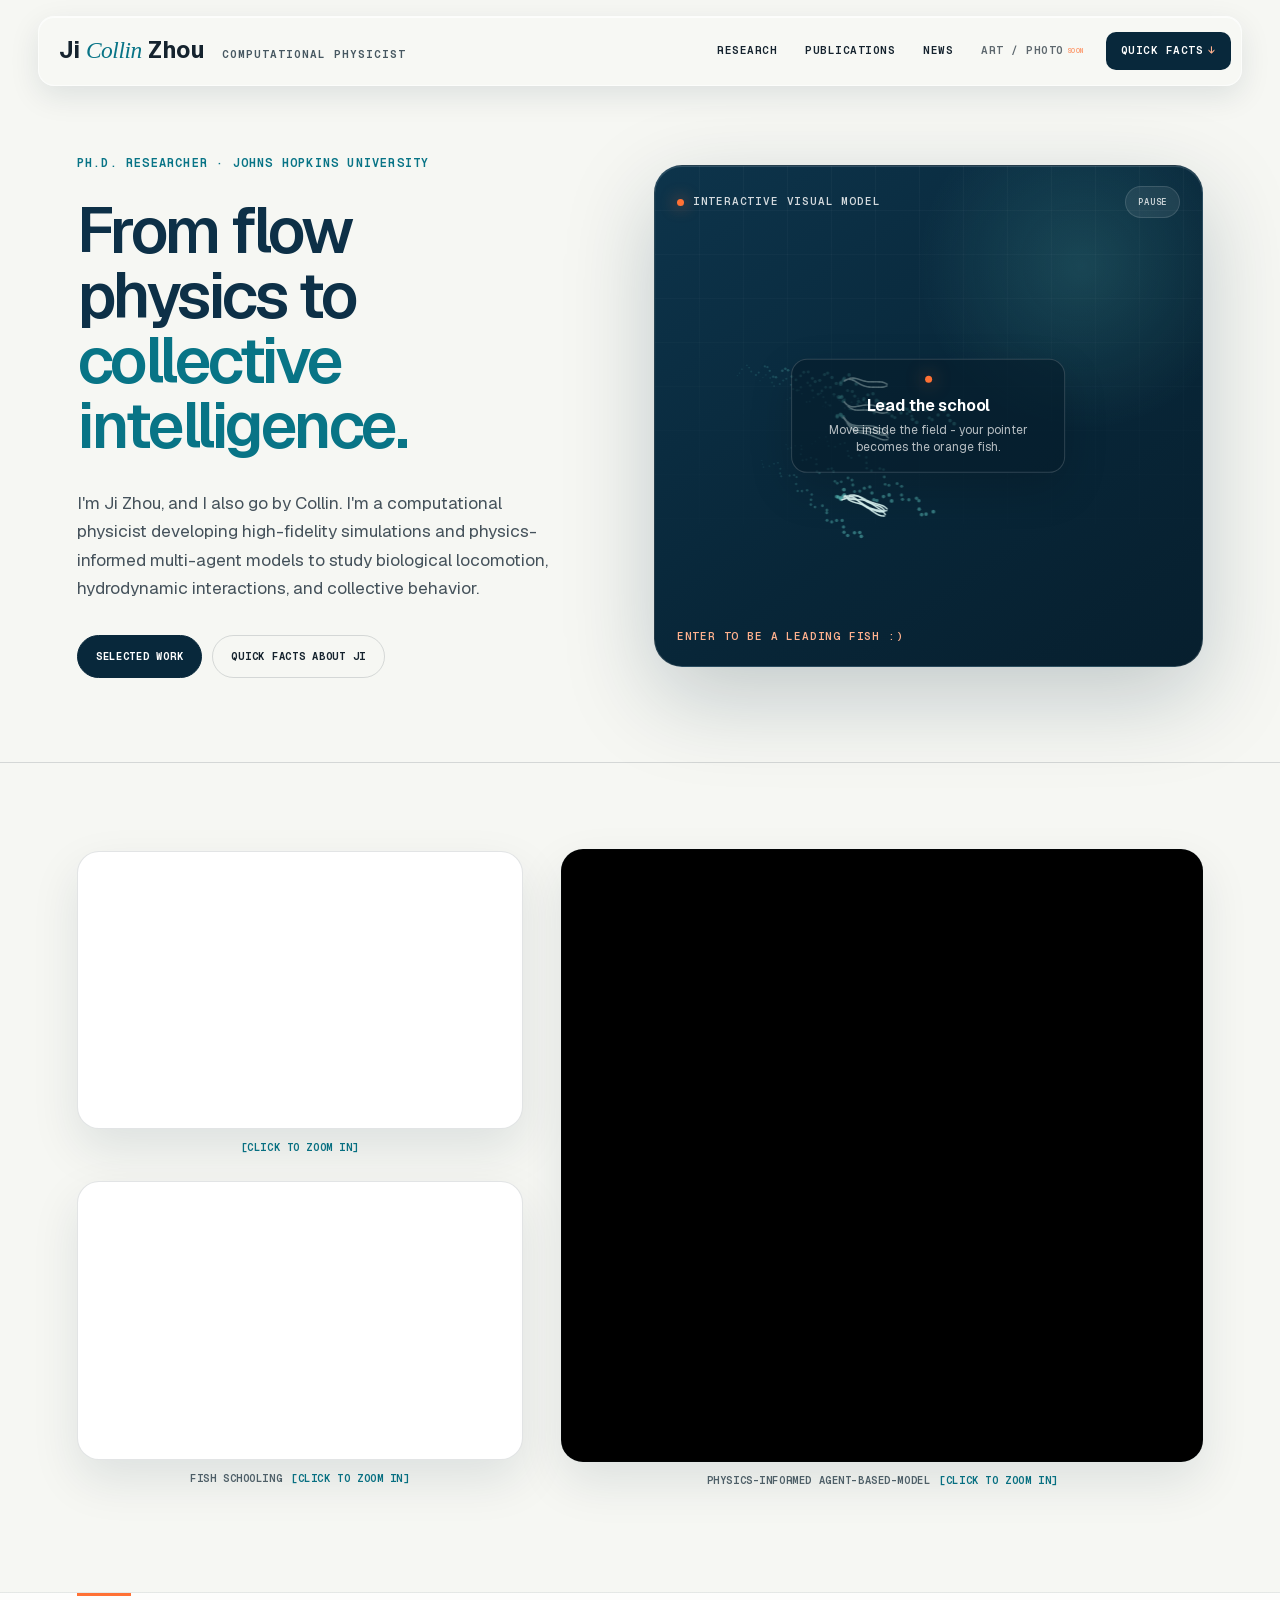
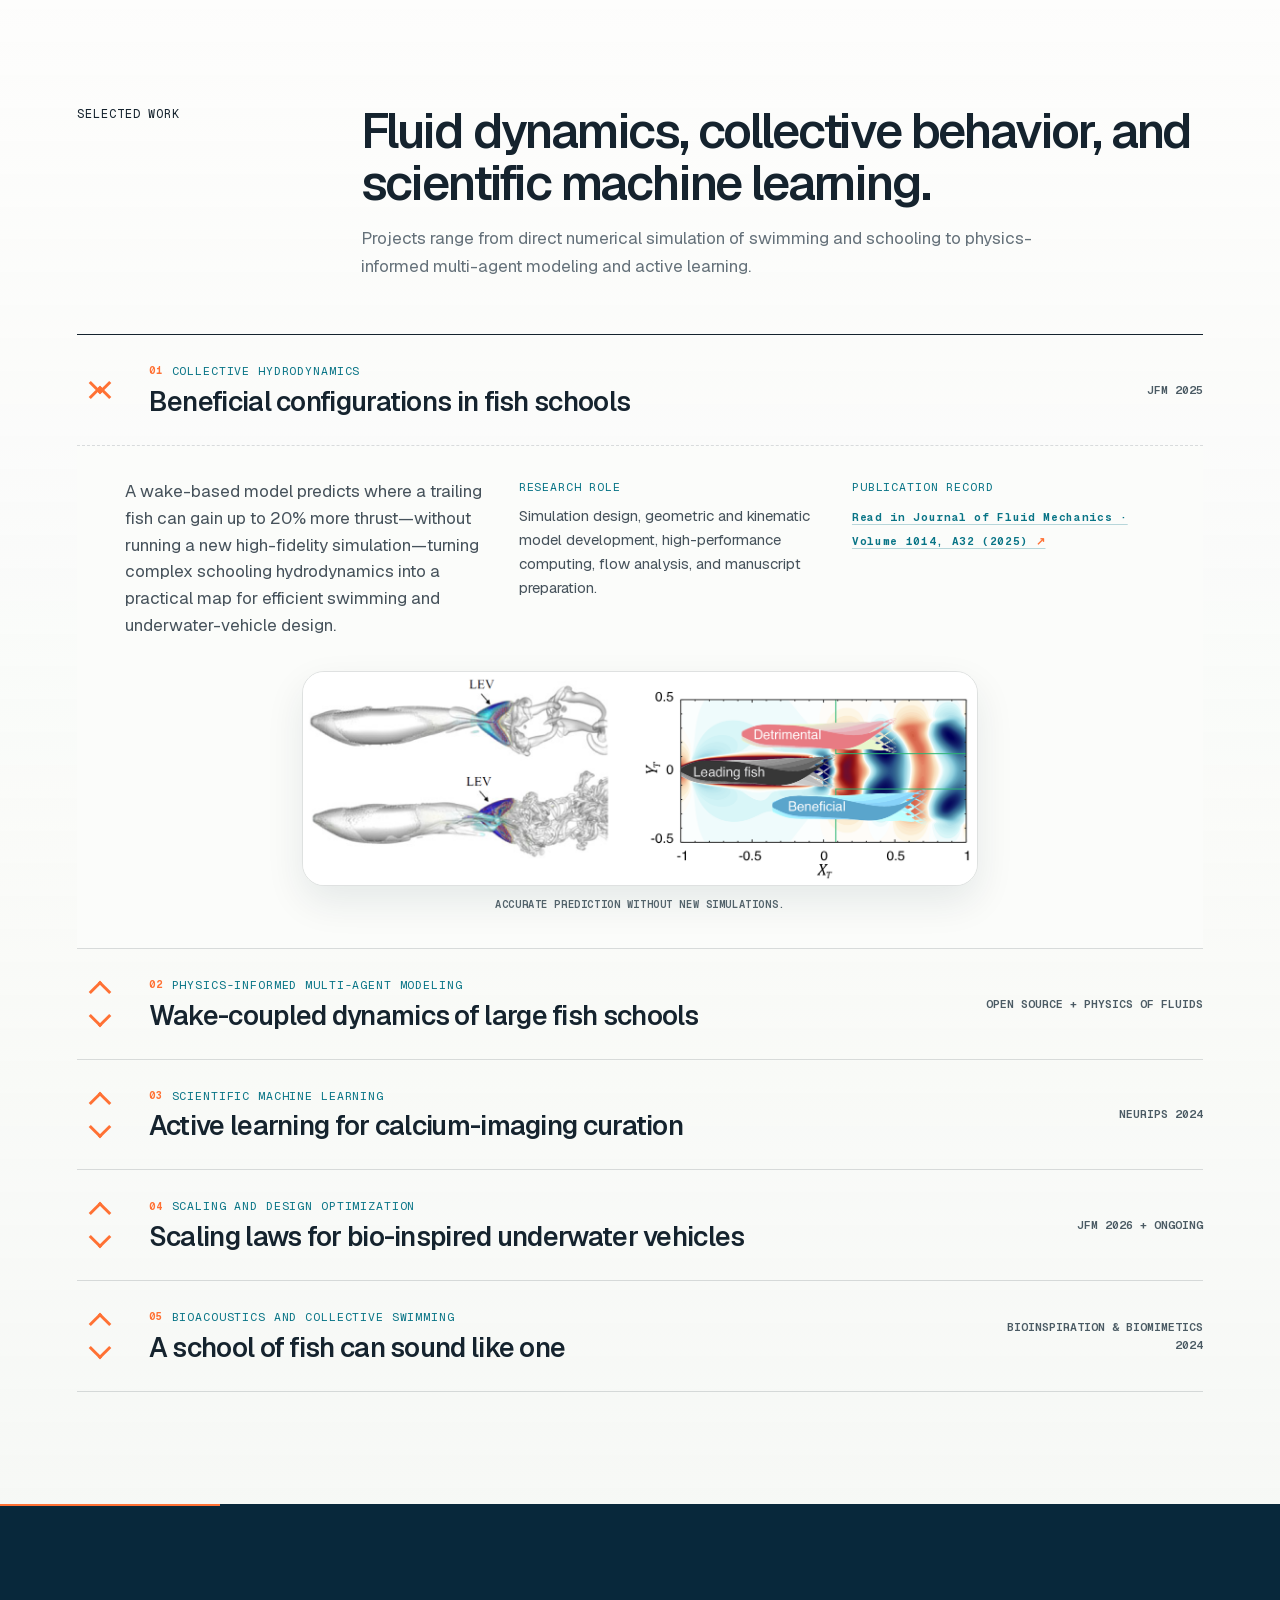
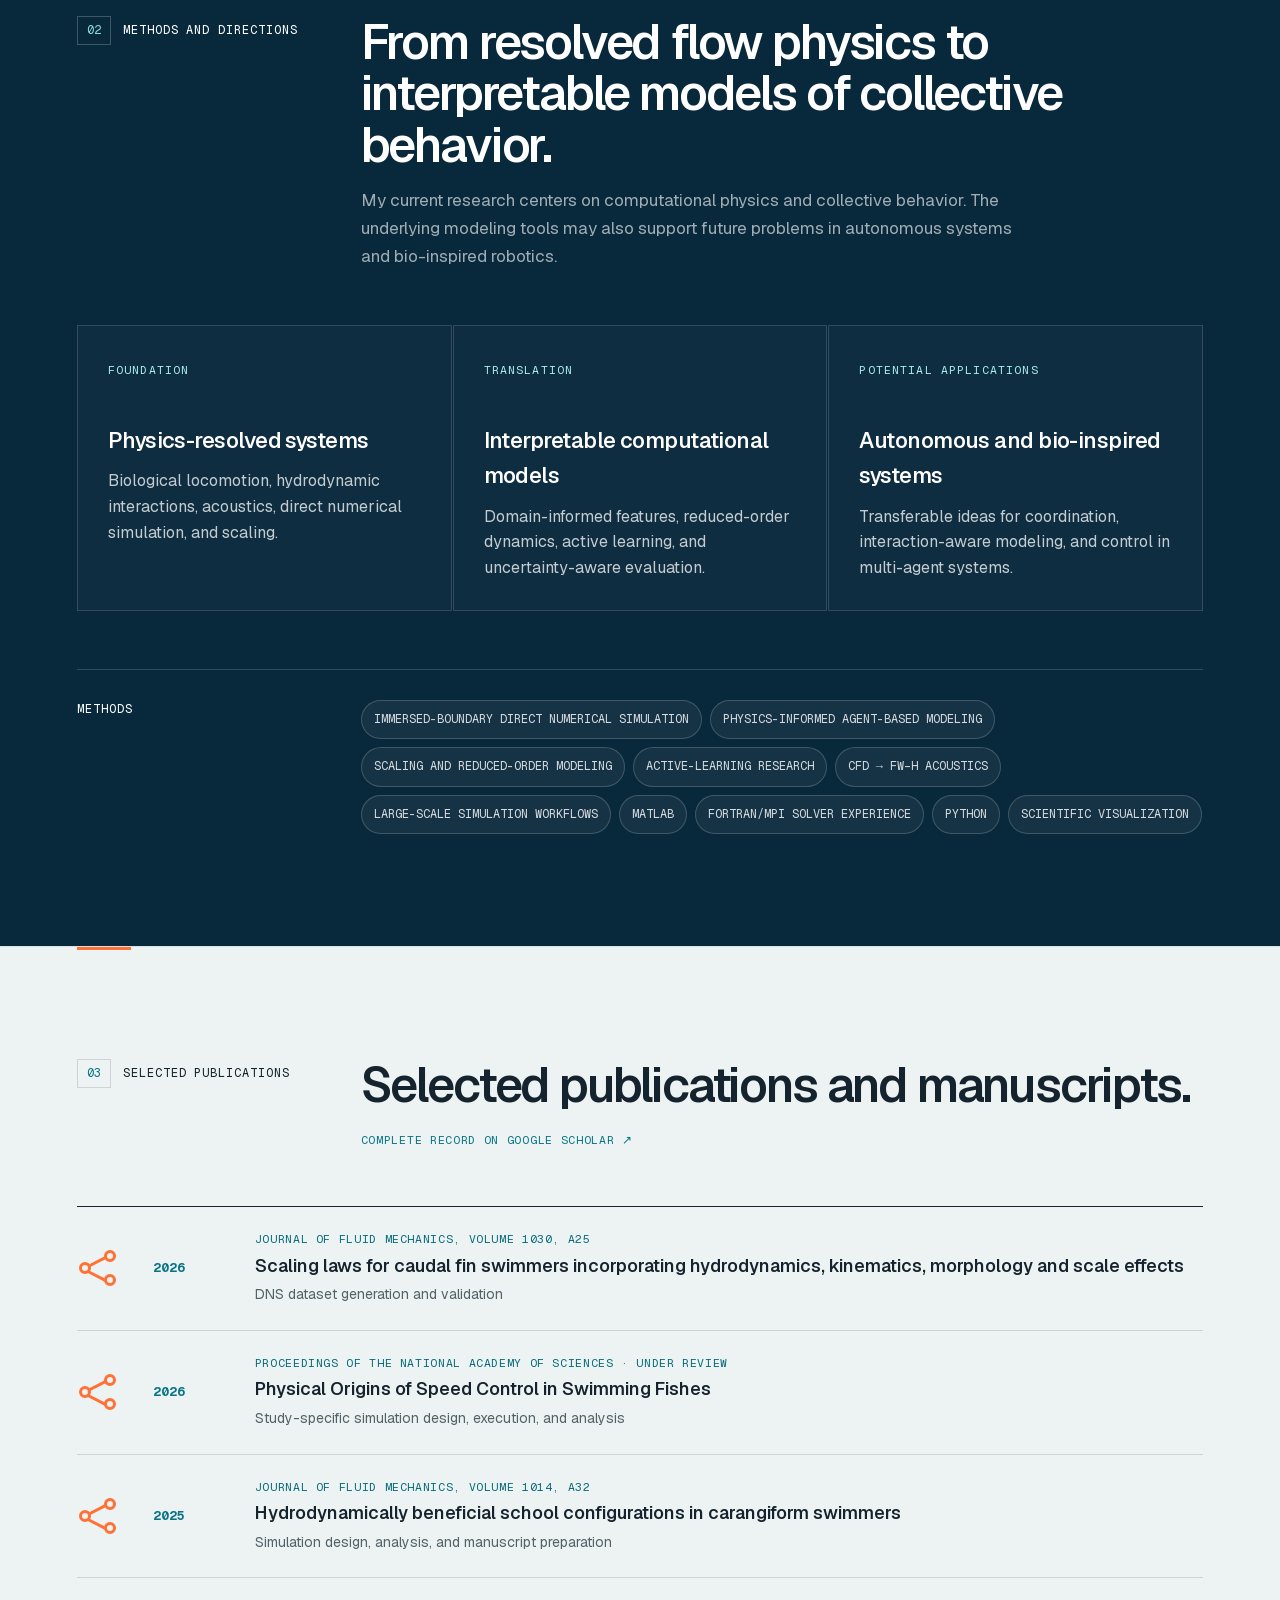
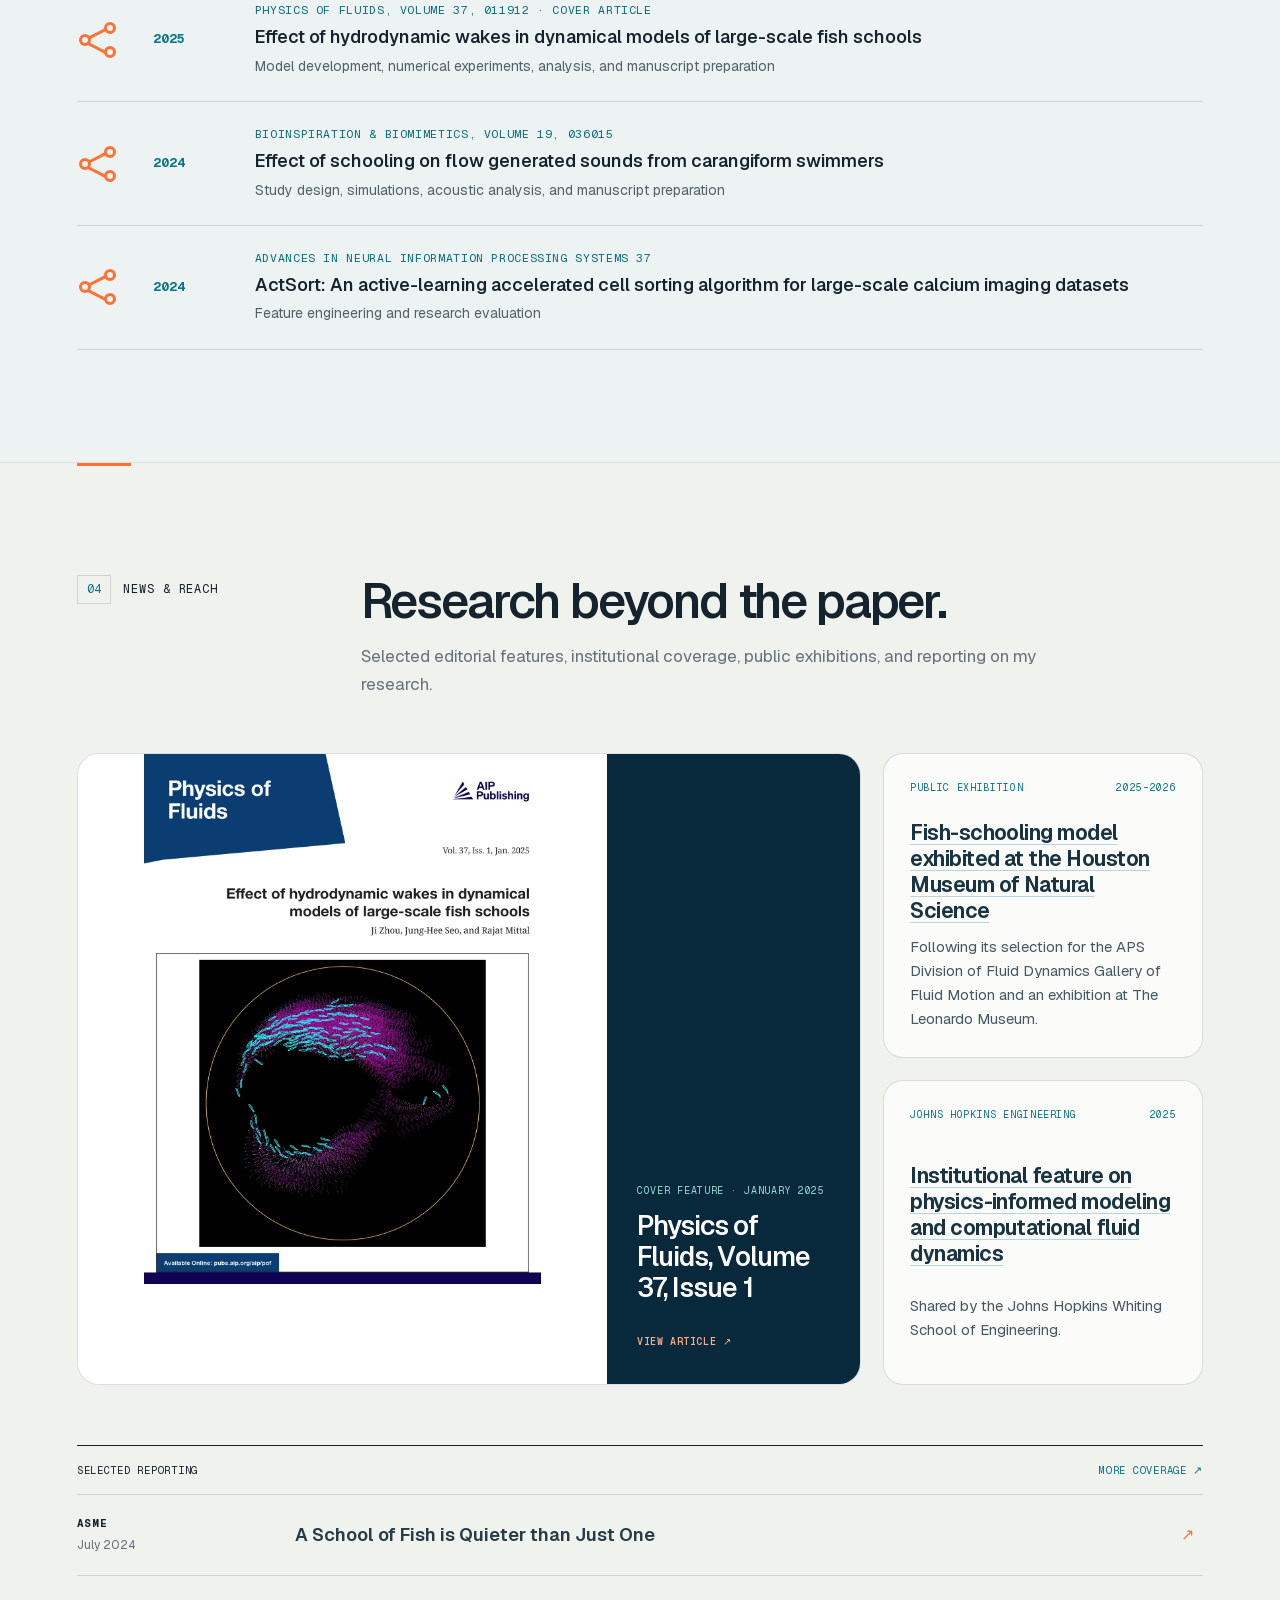
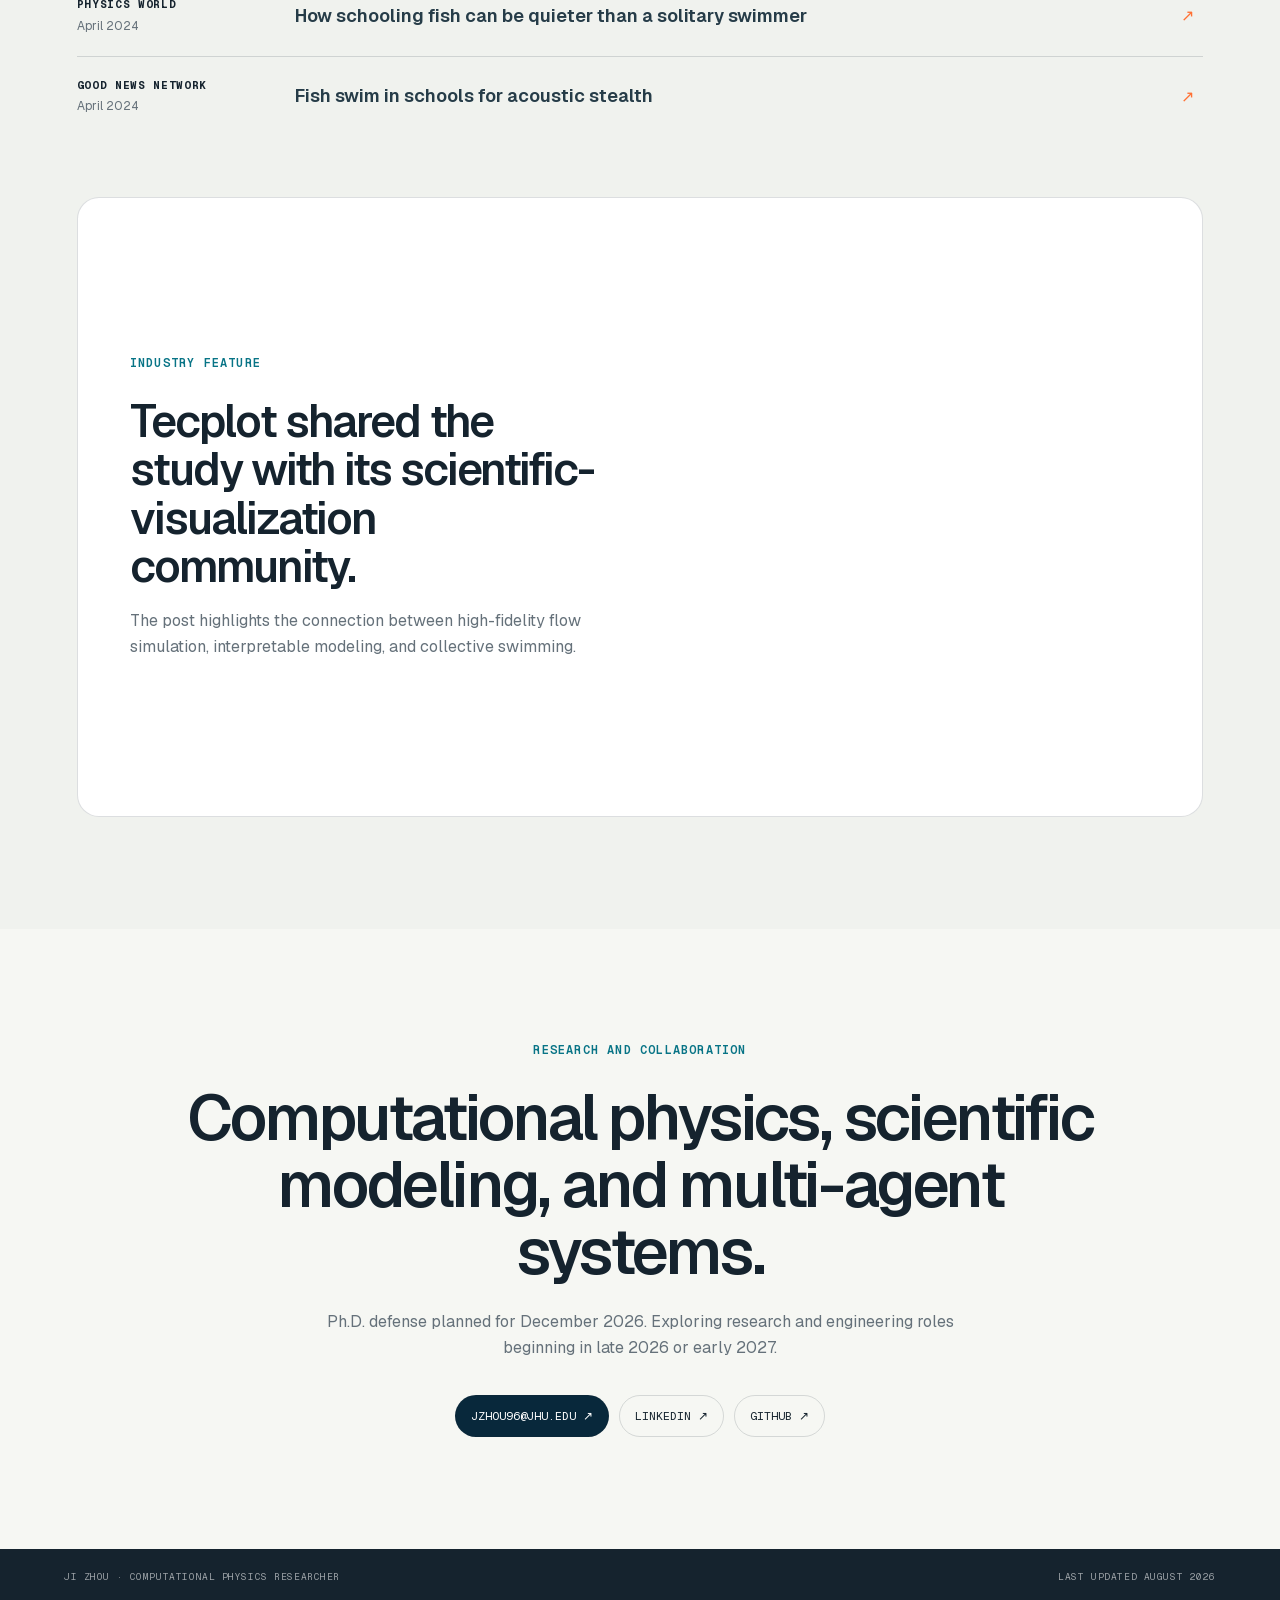
==== commit 2ca2bcdd: "Publish website from 7a5da11" ====
--- a/index.html
+++ b/index.html
@@ -1,4 +1,4 @@
-<!DOCTYPE html><html lang="en"><head><meta charSet="utf-8"/><meta name="viewport" content="width=device-width, initial-scale=1"/><link rel="stylesheet" href="/_next/static/css/index.DrO1r_sr.css" data-rsc-css-href="/_next/static/css/index.DrO1r_sr.css" data-precedence="vite-rsc/importer-resources"/><link rel="modulepreload" fetchPriority="low" href="/_next/static/chunks/index-DZktGyGn.js"/><script src="/_next/static/chunks/rolldown-runtime-C60lm6uB.js" type="module" async=""></script><script src="/_next/static/chunks/framework-BaE7mD_r.js" type="module" async=""></script><script src="/_next/static/chunks/app-elements-Drg5O4vw.js" type="module" async=""></script><script src="/_next/static/chunks/hash-D0ldriCF.js" type="module" async=""></script><script src="/_next/static/chunks/record-BdkTR7AP.js" type="module" async=""></script><script src="/_next/static/chunks/app-rsc-cache-busting-B1oCwkWf.js" type="module" async=""></script><script src="/_next/static/chunks/app-rsc-render-mode-IDJu5NEE.js" type="module" async=""></script><script src="/_next/static/chunks/headers-CeAbe3am.js" type="module" async=""></script><script src="/_next/static/chunks/protocol-headers-URL33uU5.js" type="module" async=""></script><script src="/_next/static/chunks/deployment-id-DFhHa9wO.js" type="module" async=""></script><script src="/_next/static/chunks/navigation-errors-wvgRKjB-.js" type="module" async=""></script><link rel="modulepreload" href="/_next/static/chunks/layout-segment-context-CV6rHaF4.js" crossorigin=""/><link rel="modulepreload" href="/_next/static/chunks/QuickFactsPanel-ByVfzWWy.js" crossorigin=""/><link rel="modulepreload" href="/_next/static/chunks/FishSchool-vDiCDMJ4.js" crossorigin=""/><link rel="modulepreload" href="/_next/static/chunks/ResearchProject-CUPWjPgD.js" crossorigin=""/><title>Ji Zhou — Computational Physics &amp; Physics-Based AI</title><meta name="description" content="Ji Zhou is a Johns Hopkins computational physics researcher working across high-fidelity simulation, collective intelligence, scientific AI, and bio-inspired systems."/><meta name="keywords" content="Ji Zhou,computational physics,physics-based AI,scientific machine learning,multi-agent modeling,collective intelligence,computational fluid dynamics"/><meta name="author" content="Ji Zhou"/><meta property="og:title" content="Ji Zhou — From Flow Physics to Collective Intelligence"/><meta property="og:description" content="High-fidelity simulation and physics-informed multi-agent modeling for biological locomotion and collective behavior."/><meta property="og:site_name" content="Ji Zhou"/><meta property="og:type" content="website"/><meta name="twitter:card" content="summary"/><meta name="twitter:title" content="Ji Zhou — Computational Physics &amp; Physics-Based AI"/><meta name="twitter:description" content="From flow physics to collective intelligence."/><script>Object.assign(((self[Symbol.for("vinext.navigationRuntime")]??={bootstrap:{routeManifest:null},functions:{}}).bootstrap.rsc??={rsc:[]}),{params:{},nav:{"pathname":"/","searchParams":[]}})</script><link rel="modulepreload" href="/_next/static/chunks/index-DZktGyGn.js" />
+<!DOCTYPE html><html lang="en"><head><meta charSet="utf-8"/><meta name="viewport" content="width=device-width, initial-scale=1"/><link rel="stylesheet" href="/_next/static/css/index.CWjIxsSJ.css" data-rsc-css-href="/_next/static/css/index.CWjIxsSJ.css" data-precedence="vite-rsc/importer-resources"/><link rel="modulepreload" fetchPriority="low" href="/_next/static/chunks/index-rxSLC4sm.js"/><script src="/_next/static/chunks/rolldown-runtime-C60lm6uB.js" type="module" async=""></script><script src="/_next/static/chunks/framework-BaE7mD_r.js" type="module" async=""></script><script src="/_next/static/chunks/app-elements-Drg5O4vw.js" type="module" async=""></script><script src="/_next/static/chunks/hash-D0ldriCF.js" type="module" async=""></script><script src="/_next/static/chunks/record-BdkTR7AP.js" type="module" async=""></script><script src="/_next/static/chunks/app-rsc-cache-busting-BWpHrp4o.js" type="module" async=""></script><script src="/_next/static/chunks/app-rsc-render-mode-IDJu5NEE.js" type="module" async=""></script><script src="/_next/static/chunks/headers-CeAbe3am.js" type="module" async=""></script><script src="/_next/static/chunks/protocol-headers-URL33uU5.js" type="module" async=""></script><script src="/_next/static/chunks/deployment-id-DFhHa9wO.js" type="module" async=""></script><script src="/_next/static/chunks/navigation-errors-wvgRKjB-.js" type="module" async=""></script><link rel="modulepreload" href="/_next/static/chunks/layout-segment-context-DixZD621.js" crossorigin=""/><link rel="modulepreload" href="/_next/static/chunks/QuickFactsPanel-D2Jbeuwc.js" crossorigin=""/><link rel="modulepreload" href="/_next/static/chunks/FishSchool-CF44sdl7.js" crossorigin=""/><link rel="modulepreload" href="/_next/static/chunks/AmbientVideo-DsOZL1-4.js" crossorigin=""/><link rel="modulepreload" href="/_next/static/chunks/ResearchProject-BWhClJCE.js" crossorigin=""/><title>Ji Zhou — Computational Physics &amp; Physics-Based AI</title><meta name="description" content="Ji Zhou is a Johns Hopkins computational physics researcher working across high-fidelity simulation, collective intelligence, scientific AI, and bio-inspired systems."/><meta name="keywords" content="Ji Zhou,computational physics,physics-based AI,scientific machine learning,multi-agent modeling,collective intelligence,computational fluid dynamics"/><meta name="author" content="Ji Zhou"/><meta property="og:title" content="Ji Zhou — From Flow Physics to Collective Intelligence"/><meta property="og:description" content="High-fidelity simulation and physics-informed multi-agent modeling for biological locomotion and collective behavior."/><meta property="og:site_name" content="Ji Zhou"/><meta property="og:type" content="website"/><meta name="twitter:card" content="summary"/><meta name="twitter:title" content="Ji Zhou — Computational Physics &amp; Physics-Based AI"/><meta name="twitter:description" content="From flow physics to collective intelligence."/><script>Object.assign(((self[Symbol.for("vinext.navigationRuntime")]??={bootstrap:{routeManifest:null},functions:{}}).bootstrap.rsc??={rsc:[]}),{params:{},nav:{"pathname":"/","searchParams":[]}})</script><link rel="modulepreload" href="/_next/static/chunks/index-rxSLC4sm.js" />
 <link rel="preload" href="/_next/static/_vinext_fonts/geist-8ac0455e797f/geist-98bbbccb.woff2" as="font" type="font/woff2" crossorigin />
 <link rel="preload" href="/_next/static/_vinext_fonts/geist-mono-00e989178794/geist-mono-013b2f2f.woff2" as="font" type="font/woff2" crossorigin />
 <style data-vinext-fonts>/* cyrillic-ext */
@@ -128,4 +128,4 @@
 
 .__variable_geist_mono_0f4jdpq { --font-mono: 'Geist Mono', 'Geist Mono Fallback'; }
 </style>
-</head><body class="__variable_geist_1x7d0xu __variable_geist_mono_0f4jdpq"><script type="application/ld+json">{"@context":"https://schema.org","@type":"Person","name":"Ji Zhou","alternateName":"Collin Zhou","jobTitle":"Computational Physics Researcher","affiliation":{"@type":"Organization","name":"Johns Hopkins University"},"url":"https://jicollinzhou.com","sameAs":["https://scholar.google.com/citations?user=ZHZzN04AAAAJ&hl=en","https://linkedin.com/in/jicollinzhou","https://github.com/jizhou-github"]}</script><header class="site-header glass"><a class="identity" href="#top" aria-label="Ji Zhou, home"><strong>Ji <em>Collin</em> Zhou</strong><span>Computational physicist</span></a><nav aria-label="Primary navigation"><a href="#research">Research</a><a href="#publications">Publications</a><a href="#news">News</a><button class="art-link" type="button" disabled="" title="Art and photography gallery coming later">Art / Photo <small>Soon</small></button><button class="view-link" type="button" aria-controls="quick-profile" aria-expanded="false">Quick facts <span aria-hidden="true">↓</span></button></nav></header><main id="top" class="main-view"><section class="hero" aria-labelledby="hero-title"><div class="hero-copy"><p class="eyebrow">Ph.D. researcher · Johns Hopkins University</p><h1 id="hero-title">From flow physics to <span>collective intelligence.</span></h1><p class="hero-deck">I&#x27;m Ji Zhou, and I also go by Collin. I&#x27;m a computational physicist developing high-fidelity simulations and physics-informed multi-agent models to study biological locomotion, hydrodynamic interactions, and collective behavior.</p><div class="hero-actions"><a class="button button-primary" href="#research">Selected work</a><button class="button" type="button" aria-controls="quick-profile" aria-expanded="false">Quick facts about Ji</button></div></div><div class="school-model"><div class="model-bar"><span><i></i> Interactive visual model</span><button type="button" aria-pressed="false">Pause</button></div><div class="model-instruction" aria-hidden="true"><strong>Lead the school</strong><span>Move inside the field - your pointer becomes the orange fish.</span></div><canvas aria-label="A lightweight interactive school of fish. Move the pointer inside the field to become the orange leading fish." role="img"></canvas><div class="model-caption"><span>Enter to be a leading fish :)</span></div></div></section><section class="quick-profile" id="quick-profile" aria-hidden="true"><div class="quick-profile-reveal"><div class="quick-profile-inner"><header class="quick-profile-header"><div><p class="eyebrow">Quick facts about me</p><h2>Ji <span>Collin</span> Zhou</h2><p>Computational physicist working across high-fidelity simulation, collective behavior, and physics-informed modeling.</p></div><div class="quick-profile-actions"><button class="quick-profile-close" type="button" aria-label="Fold quick facts">Fold</button></div></header><div class="quick-profile-grid"><dl class="quick-profile-facts"><div><dt>Current</dt><dd>Ph.D. Candidate, Mechanical Engineering<br/>Johns Hopkins University</dd></div><div><dt>Defense</dt><dd>Planned December 2026</dd></div><div><dt>Focus</dt><dd>Computational physics, collective behavior, and multi-agent modeling</dd></div><div><dt>Contact</dt><dd><a href="mailto:jzhou96@jhu.edu">jzhou96@jhu.edu</a></dd></div></dl><div class="quick-profile-summary"><p>My research uses high-fidelity simulations and interpretable computational models to study biological locomotion and collective dynamics. This work includes a physics-informed agent-based model that connects social interaction rules with hydrodynamic wake effects.</p><div class="quick-profile-capabilities"><span>Direct numerical simulation</span><span>Physics-informed multi-agent models</span><span>Active-learning research</span><span>Large-scale simulation workflows</span></div></div></div><div class="quick-profile-work" aria-label="Selected work"><article><time>2026</time><div><small>Journal of Fluid Mechanics</small><strong>Scaling laws for caudal fin swimmers</strong><p>Direct numerical simulation dataset spanning Reynolds numbers 5,000-100,000, with ongoing BAUV scaling and optimization extensions.</p></div></article><article><time>2025</time><div><small>Journal of Fluid Mechanics</small><strong>Hydrodynamically beneficial school configurations in carangiform swimmers</strong><p>Simulation design, computational analysis, and manuscript preparation.</p></div></article><article><time>2025</time><div><small>Physics of Fluids - cover article</small><strong>Effect of hydrodynamic wakes in dynamical models of large-scale fish schools</strong><p>Wake-coupled model development, numerical experiments, and analysis.</p></div></article><article><time>2024</time><div><small>NeurIPS</small><strong>ActSort: An active-learning accelerated cell sorting algorithm</strong><p>Domain-informed features, data curation, benchmarking, and evaluation.</p></div></article></div></div></div></section><section class="section research" id="research"><div class="section-heading"><div><p>Selected work</p></div><div><h2>Fluid dynamics, collective behavior, and scientific machine learning.</h2><p>Projects range from direct numerical simulation of swimming and schooling to physics-informed multi-agent modeling and active learning.</p></div></div><div class="project-list"><article class="project is-open"><button class="project-summary-button" type="button" aria-expanded="true" aria-controls="project-01"><span class="project-index">01</span><span class="project-heading"><small>Collective hydrodynamics</small><strong>Beneficial configurations in fish schools</strong></span><span class="project-label">JFM 2025</span><span class="project-toggle" aria-hidden="true"><i class="toggle-closed">&gt;</i><i class="toggle-open">v</i></span></button><div class="project-detail-shell" id="project-01" aria-hidden="false"><div><div class="project-detail"><p class="project-summary">High-fidelity immersed-boundary direct numerical simulations reveal how spatial arrangement and wake interactions can reduce the energetic cost of collective swimming.</p><div><small>Research role</small><p>Simulation design, geometric and kinematic model development, high-performance computing, flow analysis, and manuscript preparation.</p></div><div><small>Publication record</small><p>Journal of Fluid Mechanics, 2025 · simulations up to O(10⁹) cells</p></div><a href="https://www.cambridge.org/core/journals/journal-of-fluid-mechanics/article/hydrodynamically-beneficial-school-configurations-in-carangiform-swimmers-insights-from-a-flowphysics-informed-model/DED9E58228E191FD7AB9C50BA3077A70" target="_blank" rel="noreferrer">View publication or project <span>↗</span></a></div></div></div></article><article class="project"><button class="project-summary-button" type="button" aria-expanded="false" aria-controls="project-02"><span class="project-index">02</span><span class="project-heading"><small>Physics-informed multi-agent modeling</small><strong>Wake-coupled dynamics of large fish schools</strong></span><span class="project-label">Open source + Physics of Fluids</span><span class="project-toggle" aria-hidden="true"><i class="toggle-closed">&gt;</i><i class="toggle-open">v</i></span></button><div class="project-detail-shell" id="project-02" aria-hidden="true"><div><div class="project-detail"><p class="project-summary">A physics-informed multi-agent model couples biologically grounded social interactions with computational-fluid-dynamics-derived wake effects to study the emergent organization of large fish schools.</p><div><small>Research role</small><p>Model formulation, implementation, numerical experiments, parameter analysis, scientific visualization, and manuscript preparation.</p></div><div><small>Publication record</small><p>Physics of Fluids, 2025 · open-source MATLAB implementation</p></div><a href="https://github.com/jizhou-github/wakeSchool" target="_blank" rel="noreferrer">View publication or project <span>↗</span></a></div></div></div></article><article class="project"><button class="project-summary-button" type="button" aria-expanded="false" aria-controls="project-03"><span class="project-index">03</span><span class="project-heading"><small>Scientific machine learning</small><strong>Active learning for calcium-imaging curation</strong></span><span class="project-label">NeurIPS 2024</span><span class="project-toggle" aria-hidden="true"><i class="toggle-closed">&gt;</i><i class="toggle-open">v</i></span></button><div class="project-detail-shell" id="project-03" aria-hidden="true"><div><div class="project-detail"><p class="project-summary">ActSort directs expert attention to uncertain cell candidates, reducing manual review while retaining reliable large-scale calcium-imaging analysis.</p><div><small>Research role</small><p>Domain-informed feature design, dataset curation, benchmarking, evaluation, and interdisciplinary interpretation.</p></div><div><small>Publication record</small><p>Advances in Neural Information Processing Systems, 2024</p></div><a href="https://proceedings.neurips.cc/paper_files/paper/2024/hash/90080022263cddafddd4a0726f1fb186-Abstract-Conference.html" target="_blank" rel="noreferrer">View publication or project <span>↗</span></a></div></div></div></article><article class="project"><button class="project-summary-button" type="button" aria-expanded="false" aria-controls="project-04"><span class="project-index">04</span><span class="project-heading"><small>Scaling and design optimization</small><strong>Scaling laws for bio-inspired underwater vehicles</strong></span><span class="project-label">JFM 2026 + ongoing</span><span class="project-toggle" aria-hidden="true"><i class="toggle-closed">&gt;</i><i class="toggle-open">v</i></span></button><div class="project-detail-shell" id="project-04" aria-hidden="true"><div><div class="project-detail"><p class="project-summary">Published scaling laws connect hydrodynamics, kinematics, morphology, and operating regime to swimming performance. Ongoing work extends this framework toward performance prediction and optimization for bio-inspired autonomous underwater vehicles (BAUVs).</p><div><small>Research role</small><p>Parametric direct numerical simulation, MATLAB analysis, scaling-law validation, and ongoing model development for design-space exploration.</p></div><div><small>Publication record</small><p>Journal of Fluid Mechanics, 2026 · ongoing BAUV scaling and optimization extensions</p></div><a href="https://arxiv.org/abs/2507.11665" target="_blank" rel="noreferrer">View publication or project <span>↗</span></a></div></div></div></article></div></section><section class="section direction" id="direction"><div class="section-heading light"><div><span class="section-index">02</span><p>Methods and directions</p></div><div><h2>From resolved flow physics to interpretable models of collective behavior.</h2><p>My current research centers on computational physics and collective behavior. The underlying modeling tools may also support future problems in autonomous systems and bio-inspired robotics.</p></div></div><div class="trajectory" aria-label="Research trajectory"><article><span>FOUNDATION</span><h3>Physics-resolved systems</h3><p>Biological locomotion, hydrodynamic interactions, acoustics, direct numerical simulation, and scaling.</p></article><article><span>TRANSLATION</span><h3>Interpretable computational models</h3><p>Domain-informed features, reduced-order dynamics, active learning, and uncertainty-aware evaluation.</p></article><article><span>POTENTIAL APPLICATIONS</span><h3>Autonomous and bio-inspired systems</h3><p>Transferable ideas for coordination, interaction-aware modeling, and control in multi-agent systems.</p></article></div><div class="methods"><p>Methods</p><div><span>Immersed-boundary direct numerical simulation</span><span>Physics-informed agent-based modeling</span><span>Scaling and reduced-order modeling</span><span>Active-learning research</span><span>CFD → FW–H acoustics</span><span>Large-scale simulation workflows</span><span>MATLAB</span><span>Fortran/MPI solver experience</span><span>Python</span><span>Scientific visualization</span></div></div></section><section class="section publications" id="publications"><div class="section-heading"><div><span class="section-index">03</span><p>Selected publications</p></div><div><h2>Selected publications and manuscripts.</h2><a class="text-link" href="https://scholar.google.com/citations?user=ZHZzN04AAAAJ&amp;hl=en" target="_blank" rel="noreferrer">Complete record on Google Scholar ↗</a></div></div><div class="publication-list"><a href="https://arxiv.org/abs/2507.11665" target="_blank" rel="noreferrer" class="publication-row"><strong>2026</strong><span><small>Journal of Fluid Mechanics, Volume 1030, A25</small><b>Scaling laws for caudal fin swimmers incorporating hydrodynamics, kinematics, morphology and scale effects</b><em>DNS dataset generation and validation</em></span><i>↗</i></a><a href="https://scholar.google.com/citations?user=ZHZzN04AAAAJ&amp;hl=en" target="_blank" rel="noreferrer" class="publication-row"><strong>2026</strong><span><small>Proceedings of the National Academy of Sciences · under review</small><b>Physical Origins of Speed Control in Swimming Fishes</b><em>Study-specific simulation design, execution, and analysis</em></span><i>↗</i></a><a href="https://www.cambridge.org/core/journals/journal-of-fluid-mechanics/article/hydrodynamically-beneficial-school-configurations-in-carangiform-swimmers-insights-from-a-flowphysics-informed-model/DED9E58228E191FD7AB9C50BA3077A70" target="_blank" rel="noreferrer" class="publication-row"><strong>2025</strong><span><small>Journal of Fluid Mechanics, Volume 1014, A32</small><b>Hydrodynamically beneficial school configurations in carangiform swimmers</b><em>Simulation design, analysis, and manuscript preparation</em></span><i>↗</i></a><a href="https://doi.org/10.1063/5.0250013" target="_blank" rel="noreferrer" class="publication-row"><strong>2025</strong><span><small>Physics of Fluids, Volume 37, 011912 · cover article</small><b>Effect of hydrodynamic wakes in dynamical models of large-scale fish schools</b><em>Model development, numerical experiments, analysis, and manuscript preparation</em></span><i>↗</i></a><a href="https://iopscience.iop.org/article/10.1088/1748-3190/ad3a4e" target="_blank" rel="noreferrer" class="publication-row"><strong>2024</strong><span><small>Bioinspiration &amp; Biomimetics, Volume 19, 036015</small><b>Effect of schooling on flow generated sounds from carangiform swimmers</b><em>Study design, simulations, acoustic analysis, and manuscript preparation</em></span><i>↗</i></a><a href="https://proceedings.neurips.cc/paper_files/paper/2024/hash/90080022263cddafddd4a0726f1fb186-Abstract-Conference.html" target="_blank" rel="noreferrer" class="publication-row"><strong>2024</strong><span><small>Advances in Neural Information Processing Systems 37</small><b>ActSort: An active-learning accelerated cell sorting algorithm for large-scale calcium imaging datasets</b><em>Feature engineering and research evaluation</em></span><i>↗</i></a></div></section><section class="section news" id="news"><div class="section-heading"><div><span class="section-index">04</span><p>News &amp; reach</p></div><div><h2>Research beyond the paper.</h2><p>Selected editorial features, institutional coverage, public exhibitions, and reporting on my research.</p></div></div><div class="news-grid"><a class="cover-feature" href="https://doi.org/10.1063/5.0250013" target="_blank" rel="noreferrer"><img src="/pof-cover-2025.webp" alt="Physics of Fluids January 2025 cover featuring Ji Zhou&#x27;s fish-schooling model" loading="lazy"/><span><small>Cover feature · January 2025</small><strong>Physics of Fluids, Volume 37, Issue 1</strong><b>View article ↗</b></span></a><div class="news-stories"><a href="https://www.linkedin.com/posts/jizhou-fluid_im-happy-to-share-a-small-milestone-from-activity-7399655023321849856-MBOy" target="_blank" rel="noreferrer"><span>Public exhibition</span><time>2025–2026</time><h3>Fish-schooling model exhibited at the Houston Museum of Natural Science</h3><p>Following its selection for the APS Division of Fluid Dynamics Gallery of Fluid Motion and an exhibition at The Leonardo Museum.</p></a><a href="https://www.linkedin.com/posts/johns-hopkins-whiting-school-of-engineering_geometricdeeplearning-computationalfluiddynamics-ugcPost-7393757505010700288-PQYP" target="_blank" rel="noreferrer"><span>Johns Hopkins Engineering</span><time>2025</time><h3>Institutional feature on physics-informed modeling and computational fluid dynamics</h3><p>Shared by the Johns Hopkins Whiting School of Engineering.</p></a></div></div><div class="coverage-list" aria-label="Selected press coverage"><div class="coverage-label"><span>Selected reporting</span><a href="https://iop.altmetric.com/details/161775049/news" target="_blank" rel="noreferrer">More coverage ↗</a></div><a href="https://www.asme.org/topics-resources/content/a-school-of-fish-is-quieter-than-just-one" target="_blank" rel="noreferrer"><span><b>ASME</b><time>July 2024</time></span><strong>A School of Fish is Quieter than Just One</strong><i>↗</i></a><a href="https://physicsworld.com/a/how-schooling-fish-can-be-quieter-than-a-solitary-swimmer/" target="_blank" rel="noreferrer"><span><b>Physics World</b><time>April 2024</time></span><strong>How schooling fish can be quieter than a solitary swimmer</strong><i>↗</i></a><a href="https://www.goodnewsnetwork.org/fish-swim-in-schools-for-stealth-as-100-fish-make-less-noise-than-an-individual-swimming-alone/" target="_blank" rel="noreferrer"><span><b>Good News Network</b><time>April 2024</time></span><strong>Fish swim in schools for acoustic stealth</strong><i>↗</i></a></div><div class="social-feature"><div><p class="eyebrow">Industry feature</p><h3>Tecplot shared the study with its scientific-visualization community.</h3><p>The post highlights the connection between high-fidelity flow simulation, interpretable modeling, and collective swimming.</p></div><iframe src="https://www.linkedin.com/embed/feed/update/urn:li:ugcPost:7445941891621351425?collapsed=1" height="542" width="504" frameBorder="0" allowFullScreen="" loading="lazy" title="Tecplot LinkedIn feature of Ji Zhou&#x27;s fish-schooling research"></iframe></div></section><section class="contact" id="contact"><p class="eyebrow">Research and collaboration</p><h2>Computational physics, scientific modeling, and multi-agent systems.</h2><p>Ph.D. defense planned for December 2026. Exploring research and engineering roles beginning in late 2026 or early 2027.</p><div class="contact-links"><a href="mailto:jzhou96@jhu.edu">jzhou96@jhu.edu ↗</a><a href="https://linkedin.com/in/jicollinzhou" target="_blank" rel="noreferrer">LinkedIn ↗</a><a href="https://github.com/jizhou-github" target="_blank" rel="noreferrer">GitHub ↗</a></div></section></main><footer><p>Ji Zhou · Computational Physics Researcher</p><p>Last updated August 2026</p></footer><script type="module" src="/_next/static/chunks/index-DZktGyGn.js" id="_R_" async=""></script><script>((self[Symbol.for("vinext.navigationRuntime")]??={bootstrap:{routeManifest:null},functions:{}}).bootstrap.rsc??={rsc:[]}).rsc.push("2:I[\"8c0f216c4604\",[],\"Children\",1]\n")</script><script>((self[Symbol.for("vinext.navigationRuntime")]??={bootstrap:{routeManifest:null},functions:{}}).bootstrap.rsc??={rsc:[]}).rsc.push("3:I[\"593f344dc510\",[],\"GlobalErrorBoundary\",1]\n")</script><script>((self[Symbol.for("vinext.navigationRuntime")]??={bootstrap:{routeManifest:null},functions:{}}).bootstrap.rsc??={rsc:[]}).rsc.push("4:I[\"0b874ad30386\",[],\"default\",1]\n")</script><script>((self[Symbol.for("vinext.navigationRuntime")]??={bootstrap:{routeManifest:null},functions:{}}).bootstrap.rsc??={rsc:[]}).rsc.push("5:I[\"593f344dc510\",[],\"ErrorBoundary\",1]\n")</script><script>((self[Symbol.for("vinext.navigationRuntime")]??={bootstrap:{routeManifest:null},functions:{}}).bootstrap.rsc??={rsc:[]}).rsc.push("6:I[\"15c18cfaeeff\",[],\"LayoutSegmentProvider\",1]\n")</script><script>((self[Symbol.for("vinext.navigationRuntime")]??={bootstrap:{routeManifest:null},functions:{}}).bootstrap.rsc??={rsc:[]}).rsc.push("7:I[\"8c0f216c4604\",[],\"Slot\",1]\n")</script><script>((self[Symbol.for("vinext.navigationRuntime")]??={bootstrap:{routeManifest:null},functions:{}}).bootstrap.rsc??={rsc:[]}).rsc.push("8:I[\"9276801271d6\",[],\"AppRouterScrollTarget\",1]\n")</script><script>((self[Symbol.for("vinext.navigationRuntime")]??={bootstrap:{routeManifest:null},functions:{}}).bootstrap.rsc??={rsc:[]}).rsc.push("9:I[\"593f344dc510\",[],\"RedirectBoundary\",1]\n")</script><script>((self[Symbol.for("vinext.navigationRuntime")]??={bootstrap:{routeManifest:null},functions:{}}).bootstrap.rsc??={rsc:[]}).rsc.push(":HL[\"/_next/static/css/index.DrO1r_sr.css\",\"style\"     ]\n")</script><script>((self[Symbol.for("vinext.navigationRuntime")]??={bootstrap:{routeManifest:null},functions:{}}).bootstrap.rsc??={rsc:[]}).rsc.push("0:{\"__route\":\"route:/\",\"__interceptionContext\":null,\"__layoutIds\":[\"layout:/\"],\"__rootLayout\":\"/\",\"__sourcePage\":\"/page\",\"page:/\":\"$L1\",\"layout:/\":[[[[\"$\",\"link\",\"css:/_next/static/css/index.DrO1r_sr.css\",{\"rel\":\"stylesheet\",\"precedence\":\"vite-rsc/importer-resources\",\"href\":\"/_next/static/css/index.DrO1r_sr.css\",\"data-rsc-css-href\":\"/_next/static/css/index.DrO1r_sr.css\"}],\"$undefined\"],[\"$\",\"html\",null,{\"lang\":\"en\",\"children\":[\"$\",\"body\",null,{\"className\":\"__variable_geist_1x7d0xu __variable_geist_mono_0f4jdpq\",\"children\":[\"$\",\"$L2\",null,{}]}]}]],null],\"route:/\":[[[\"$\",\"meta\",null,{\"charSet\":\"utf-8\"}],[[\"$\",\"title\",\"0\",{\"children\":\"Ji Zhou — Computational Physics \u0026 Physics-Based AI\"}],[\"$\",\"meta\",\"1\",{\"name\":\"description\",\"content\":\"Ji Zhou is a Johns Hopkins computational physics researcher working across high-fidelity simulation, collective intelligence, scientific AI, and bio-inspired systems.\"}],[\"$\",\"meta\",\"2\",{\"name\":\"keywords\",\"content\":\"Ji Zhou,computational physics,physics-based AI,scientific machine learning,multi-agent modeling,collective intelligence,computational fluid dynamics\"}],[\"$\",\"meta\",\"3\",{\"name\":\"author\",\"content\":\"Ji Zhou\"}],[\"$\",\"meta\",\"4\",{\"property\":\"og:title\",\"content\":\"Ji Zhou — From Flow Physics to Collective Intelligence\"}],[\"$\",\"meta\",\"5\",{\"property\":\"og:description\",\"content\":\"High-fidelity simulation and physics-informed multi-agent modeling for biological locomotion and collective behavior.\"}],[\"$\",\"meta\",\"6\",{\"property\":\"og:site_name\",\"content\":\"Ji Zhou\"}],[\"$\",\"meta\",\"7\",{\"property\":\"og:type\",\"content\":\"website\"}],[\"$\",\"meta\",\"8\",{\"name\":\"twitter:card\",\"content\":\"summary\"}],[\"$\",\"meta\",\"9\",{\"name\":\"twitter:title\",\"content\":\"Ji Zhou — Computational Physics \u0026 Physics-Based AI\"}],[\"$\",\"meta\",\"10\",{\"name\":\"twitter:description\",\"content\":\"From flow physics to collective intelligence.\"}]],[[\"$\",\"meta\",\"0\",{\"name\":\"viewport\",\"content\":\"width=device-width, initial-scale=1\"}]]],[\"$\",\"$L3\",null,{\"fallback\":\"$4\",\"children\":[\"$\",\"$L5\",null,{\"fallback\":\"$4\",\"children\":[\"$\",\"$L6\",null,{\"providerId\":\"layout:/\",\"segmentMap\":{\"children\":[]},\"children\":[\"$\",\"$L7\",null,{\"id\":\"layout:/\",\"parallelSlots\":\"$undefined\",\"children\":[\"$\",\"$L8\",null,{\"children\":[\"$\",\"$L9\",null,{\"children\":[[\"$\",\"$L6\",null,{\"providerId\":\"page:/\",\"segmentMap\":{\"children\":[\"__PAGE__\"]},\"children\":[\"$\",\"$L7\",null,{\"id\":\"page:/\"}]}],null]}]}]}]}]}]}],null,null],\"__layoutFlags\":{\"layout:/\":\"s\"},\"__artifactCompatibility\":{\"schemaVersion\":1,\"graphVersion\":\"app-route-graph:1177fd80f83fa7b0\",\"deploymentVersion\":\"c39fe25d-cb4a-4687-8894-702cf810877d\",\"appElementsSchemaVersion\":1,\"rscPayloadSchemaVersion\":1,\"rootBoundaryId\":\"/\",\"renderEpoch\":null},\"__renderObservation\":{\"schemaVersion\":1,\"output\":{\"kind\":\"app-rsc\",\"mountedSlotsFingerprint\":null,\"renderEpoch\":null,\"rootBoundaryId\":\"/\",\"routeId\":\"route:/\"},\"completeness\":\"partial\",\"boundaryOutcome\":{\"kind\":\"unknown\"},\"requestApis\":[{\"kind\":\"connection\",\"status\":\"unknown\"},{\"kind\":\"cookies\",\"status\":\"unknown\"},{\"kind\":\"draftMode\",\"status\":\"unknown\"},{\"kind\":\"headers\",\"status\":\"unknown\"},{\"kind\":\"params\",\"status\":\"unknown\"},{\"kind\":\"searchParams\",\"status\":\"unknown\"}],\"dynamicFetches\":[],\"cacheTags\":[\"/\",\"_N_T_/\",\"_N_T_/index\",\"_N_T_/layout\",\"_N_T_/page\"],\"pathTags\":[\"/\"],\"cacheability\":\"unknown\",\"downgrade\":{\"target\":\"freshRender\",\"reasons\":[{\"code\":\"CP_DOWNGRADE_CACHEABILITY_UNKNOWN\",\"target\":\"freshRender\"},{\"code\":\"CP_DOWNGRADE_INCOMPLETE_OBSERVATION\",\"completeness\":\"partial\",\"target\":\"freshRender\"},{\"code\":\"CP_DOWNGRADE_UNKNOWN_REQUEST_API\",\"requestApi\":\"connection\",\"target\":\"freshRender\"},{\"code\":\"CP_DOWNGRADE_UNKNOWN_REQUEST_API\",\"requestApi\":\"cookies\",\"target\":\"freshRender\"},{\"code\":\"CP_DOWNGRADE_UNKNOWN_REQUEST_API\",\"requestApi\":\"draftMode\",\"target\":\"freshRender\"},{\"code\":\"CP_DOWNGRADE_UNKNOWN_REQUEST_API\",\"requestApi\":\"headers\",\"target\":\"freshRender\"},{\"code\":\"CP_DOWNGRADE_UNKNOWN_REQUEST_API\",\"requestApi\":\"params\",\"target\":\"freshRender\"},{\"code\":\"CP_DOWNGRADE_UNKNOWN_REQUEST_API\",\"requestApi\":\"searchParams\",\"target\":\"freshRender\"}],\"fallback\":{\"kind\":\"breakerFallback\",\"code\":\"CP_PRIVATE_DYNAMIC_DOWNGRADE\",\"mode\":\"renderFresh\",\"scope\":\"affectedOutput\",\"fields\":{\"reasonCodes\":[\"CP_DOWNGRADE_CACHEABILITY_UNKNOWN\",\"CP_DOWNGRADE_INCOMPLETE_OBSERVATION\",\"CP_DOWNGRADE_UNKNOWN_REQUEST_API\",\"CP_DOWNGRADE_UNKNOWN_REQUEST_API\",\"CP_DOWNGRADE_UNKNOWN_REQUEST_API\",\"CP_DOWNGRADE_UNKNOWN_REQUEST_API\",\"CP_DOWNGRADE_UNKNOWN_REQUEST_API\",\"CP_DOWNGRADE_UNKNOWN_REQUEST_API\"],\"target\":\"freshRender\"}},\"isPublicCacheCandidate\":false}}}\n")</script><script>((self[Symbol.for("vinext.navigationRuntime")]??={bootstrap:{routeManifest:null},functions:{}}).bootstrap.rsc??={rsc:[]}).rsc.push("a:I[\"975a2aa4a55e\",[],\"QuickFactsToggle\",1]\n")</script><script>((self[Symbol.for("vinext.navigationRuntime")]??={bootstrap:{routeManifest:null},functions:{}}).bootstrap.rsc??={rsc:[]}).rsc.push("b:I[\"bee30ad714d4\",[],\"default\",1]\n")</script><script>((self[Symbol.for("vinext.navigationRuntime")]??={bootstrap:{routeManifest:null},functions:{}}).bootstrap.rsc??={rsc:[]}).rsc.push("c:I[\"975a2aa4a55e\",[],\"default\",1]\n")</script><script>((self[Symbol.for("vinext.navigationRuntime")]??={bootstrap:{routeManifest:null},functions:{}}).bootstrap.rsc??={rsc:[]}).rsc.push("d:I[\"0e83fa2d62ee\",[],\"default\",1]\n")</script><script>((self[Symbol.for("vinext.navigationRuntime")]??={bootstrap:{routeManifest:null},functions:{}}).bootstrap.rsc??={rsc:[]}).rsc.push("1:[[\"$\",\"script\",null,{\"type\":\"application/ld+json\",\"dangerouslySetInnerHTML\":{\"__html\":\"{\\\"@context\\\":\\\"https://schema.org\\\",\\\"@type\\\":\\\"Person\\\",\\\"name\\\":\\\"Ji Zhou\\\",\\\"alternateName\\\":\\\"Collin Zhou\\\",\\\"jobTitle\\\":\\\"Computational Physics Researcher\\\",\\\"affiliation\\\":{\\\"@type\\\":\\\"Organization\\\",\\\"name\\\":\\\"Johns Hopkins University\\\"},\\\"url\\\":\\\"https://jicollinzhou.com\\\",\\\"sameAs\\\":[\\\"https://scholar.google.com/citations?user=ZHZzN04AAAAJ\u0026hl=en\\\",\\\"https://linkedin.com/in/jicollinzhou\\\",\\\"https://github.com/jizhou-github\\\"]}\"}}],[\"$\",\"header\",null,{\"className\":\"site-header glass\",\"children\":[[\"$\",\"a\",null,{\"className\":\"identity\",\"href\":\"#top\",\"aria-label\":\"Ji Zhou, home\",\"children\":[[\"$\",\"strong\",null,{\"children\":[\"Ji \",[\"$\",\"em\",null,{\"children\":\"Collin\"}],\" Zhou\"]}],[\"$\",\"span\",null,{\"children\":\"Computational physicist\"}]]}],[\"$\",\"nav\",null,{\"aria-label\":\"Primary navigation\",\"children\":[[\"$\",\"a\",null,{\"href\":\"#research\",\"children\":\"Research\"}],[\"$\",\"a\",null,{\"href\":\"#publications\",\"children\":\"Publications\"}],[\"$\",\"a\",null,{\"href\":\"#news\",\"children\":\"News\"}],[\"$\",\"button\",null,{\"className\":\"art-link\",\"type\":\"button\",\"disabled\":true,\"title\":\"Art and photography gallery coming later\",\"children\":[\"Art / Photo \",[\"$\",\"small\",null,{\"children\":\"Soon\"}]]}],[\"$\",\"$La\",null,{\"className\":\"view-link\",\"children\":[\"Quick facts \",[\"$\",\"span\",null,{\"aria-hidden\":\"true\",\"children\":\"↓\"}]]}]]}]]}],[\"$\",\"main\",null,{\"id\":\"top\",\"className\":\"main-view\",\"children\":[[\"$\",\"section\",null,{\"className\":\"hero\",\"aria-labelledby\":\"hero-title\",\"children\":[[\"$\",\"div\",null,{\"className\":\"hero-copy\",\"children\":[[\"$\",\"p\",null,{\"className\":\"eyebrow\",\"children\":\"Ph.D. researcher · Johns Hopkins University\"}],[\"$\",\"h1\",null,{\"id\":\"hero-title\",\"children\":[\"From flow physics to \",[\"$\",\"span\",null,{\"children\":\"collective intelligence.\"}]]}],[\"$\",\"p\",null,{\"className\":\"hero-deck\",\"children\":\"I'm Ji Zhou, and I also go by Collin. I'm a computational physicist developing high-fidelity simulations and physics-informed multi-agent models to study biological locomotion, hydrodynamic interactions, and collective behavior.\"}],[\"$\",\"div\",null,{\"className\":\"hero-actions\",\"children\":[[\"$\",\"a\",null,{\"className\":\"button button-primary\",\"href\":\"#research\",\"children\":\"Selected work\"}],[\"$\",\"$La\",null,{\"className\":\"button\",\"children\":\"Quick facts about Ji\"}]]}]]}],[\"$\",\"$Lb\",null,{}]]}],[\"$\",\"$Lc\",null,{}],[\"$\",\"section\",null,{\"className\":\"section research\",\"id\":\"research\",\"children\":[[\"$\",\"div\",null,{\"className\":\"section-heading\",\"children\":[[\"$\",\"div\",null,{\"children\":[\"$\",\"p\",null,{\"children\":\"Selected work\"}]}],[\"$\",\"div\",null,{\"children\":[[\"$\",\"h2\",null,{\"children\":\"Fluid dynamics, collective behavior, and scientific machine learning.\"}],[\"$\",\"p\",null,{\"children\":\"Projects range from direct numerical simulation of swimming and schooling to physics-informed multi-agent modeling and active learning.\"}]]}]]}],[\"$\",\"div\",null,{\"className\":\"project-list\",\"children\":[[\"$\",\"$Ld\",\"01\",{\"project\":{\"index\":\"01\",\"field\":\"Collective hydrodynamics\",\"title\":\"Beneficial configurations in fish schools\",\"summary\":\"High-fidelity immersed-boundary direct numerical simulations reveal how spatial arrangement and wake interactions can reduce the energetic cost of collective swimming.\",\"role\":\"Simulation design, geometric and kinematic model development, high-performance computing, flow analysis, and manuscript preparation.\",\"record\":\"Journal of Fluid Mechanics, 2025 · simulations up to O(10⁹) cells\",\"label\":\"JFM 2025\",\"href\":\"https://www.cambridge.org/core/journals/journal-of-fluid-mechanics/article/hydrodynamically-beneficial-school-configurations-in-carangiform-swimmers-insights-from-a-flowphysics-informed-model/DED9E58228E191FD7AB9C50BA3077A70\"},\"initiallyOpen\":true}],[\"$\",\"$Ld\",\"02\",{\"project\":{\"index\":\"02\",\"field\":\"Physics-informed multi-agent modeling\",\"title\":\"Wake-coupled dynamics of large fish schools\",\"summary\":\"A physics-informed multi-agent model couples biologically grounded social interactions with computational-fluid-dynamics-derived wake effects to study the emergent organization of large fish schools.\",\"role\":\"Model formulation, implementation, numerical experiments, parameter analysis, scientific visualization, and manuscript preparation.\",\"record\":\"Physics of Fluids, 2025 · open-source MATLAB implementation\",\"label\":\"Open source + Physics of Fluids\",\"href\":\"https://github.com/jizhou-github/wakeSchool\"},\"initiallyOpen\":false}],\"$Le\",\"$Lf\"]}]]}],\"$L10\",\"$L11\",\"$L12\",\"$L13\"]}],\"$L14\"]\n")</script><script>((self[Symbol.for("vinext.navigationRuntime")]??={bootstrap:{routeManifest:null},functions:{}}).bootstrap.rsc??={rsc:[]}).rsc.push("e:[\"$\",\"$Ld\",\"03\",{\"project\":{\"index\":\"03\",\"field\":\"Scientific machine learning\",\"title\":\"Active learning for calcium-imaging curation\",\"summary\":\"ActSort directs expert attention to uncertain cell candidates, reducing manual review while retaining reliable large-scale calcium-imaging analysis.\",\"role\":\"Domain-informed feature design, dataset curation, benchmarking, evaluation, and interdisciplinary interpretation.\",\"record\":\"Advances in Neural Information Processing Systems, 2024\",\"label\":\"NeurIPS 2024\",\"href\":\"https://proceedings.neurips.cc/paper_files/paper/2024/hash/90080022263cddafddd4a0726f1fb186-Abstract-Conference.html\"},\"initiallyOpen\":false}]\n")</script><script>((self[Symbol.for("vinext.navigationRuntime")]??={bootstrap:{routeManifest:null},functions:{}}).bootstrap.rsc??={rsc:[]}).rsc.push("f:[\"$\",\"$Ld\",\"04\",{\"project\":{\"index\":\"04\",\"field\":\"Scaling and design optimization\",\"title\":\"Scaling laws for bio-inspired underwater vehicles\",\"summary\":\"Published scaling laws connect hydrodynamics, kinematics, morphology, and operating regime to swimming performance. Ongoing work extends this framework toward performance prediction and optimization for bio-inspired autonomous underwater vehicles (BAUVs).\",\"role\":\"Parametric direct numerical simulation, MATLAB analysis, scaling-law validation, and ongoing model development for design-space exploration.\",\"record\":\"Journal of Fluid Mechanics, 2026 · ongoing BAUV scaling and optimization extensions\",\"label\":\"JFM 2026 + ongoing\",\"href\":\"https://arxiv.org/abs/2507.11665\"},\"initiallyOpen\":false}]\n")</script><script>((self[Symbol.for("vinext.navigationRuntime")]??={bootstrap:{routeManifest:null},functions:{}}).bootstrap.rsc??={rsc:[]}).rsc.push("10:[\"$\",\"section\",null,{\"className\":\"section direction\",\"id\":\"direction\",\"children\":[[\"$\",\"div\",null,{\"className\":\"section-heading light\",\"children\":[[\"$\",\"div\",null,{\"children\":[[\"$\",\"span\",null,{\"className\":\"section-index\",\"children\":\"02\"}],[\"$\",\"p\",null,{\"children\":\"Methods and directions\"}]]}],[\"$\",\"div\",null,{\"children\":[[\"$\",\"h2\",null,{\"children\":\"From resolved flow physics to interpretable models of collective behavior.\"}],[\"$\",\"p\",null,{\"children\":\"My current research centers on computational physics and collective behavior. The underlying modeling tools may also support future problems in autonomous systems and bio-inspired robotics.\"}]]}]]}],[\"$\",\"div\",null,{\"className\":\"trajectory\",\"aria-label\":\"Research trajectory\",\"children\":[[\"$\",\"article\",null,{\"children\":[[\"$\",\"span\",null,{\"children\":\"FOUNDATION\"}],[\"$\",\"h3\",null,{\"children\":\"Physics-resolved systems\"}],[\"$\",\"p\",null,{\"children\":\"Biological locomotion, hydrodynamic interactions, acoustics, direct numerical simulation, and scaling.\"}]]}],[\"$\",\"article\",null,{\"children\":[[\"$\",\"span\",null,{\"children\":\"TRANSLATION\"}],[\"$\",\"h3\",null,{\"children\":\"Interpretable computational models\"}],[\"$\",\"p\",null,{\"children\":\"Domain-informed features, reduced-order dynamics, active learning, and uncertainty-aware evaluation.\"}]]}],[\"$\",\"article\",null,{\"children\":[[\"$\",\"span\",null,{\"children\":\"POTENTIAL APPLICATIONS\"}],[\"$\",\"h3\",null,{\"children\":\"Autonomous and bio-inspired systems\"}],[\"$\",\"p\",null,{\"children\":\"Transferable ideas for coordination, interaction-aware modeling, and control in multi-agent systems.\"}]]}]]}],[\"$\",\"div\",null,{\"className\":\"methods\",\"children\":[[\"$\",\"p\",null,{\"children\":\"Methods\"}],[\"$\",\"div\",null,{\"children\":[[\"$\",\"span\",null,{\"children\":\"Immersed-boundary direct numerical simulation\"}],[\"$\",\"span\",null,{\"children\":\"Physics-informed agent-based modeling\"}],[\"$\",\"span\",null,{\"children\":\"Scaling and reduced-order modeling\"}],[\"$\",\"span\",null,{\"children\":\"Active-learning research\"}],[\"$\",\"span\",null,{\"children\":\"CFD → FW–H acoustics\"}],[\"$\",\"span\",null,{\"children\":\"Large-scale simulation workflows\"}],[\"$\",\"span\",null,{\"children\":\"MATLAB\"}],[\"$\",\"span\",null,{\"children\":\"Fortran/MPI solver experience\"}],[\"$\",\"span\",null,{\"children\":\"Python\"}],[\"$\",\"span\",null,{\"children\":\"Scientific visualization\"}]]}]]}]]}]\n")</script><script>((self[Symbol.for("vinext.navigationRuntime")]??={bootstrap:{routeManifest:null},functions:{}}).bootstrap.rsc??={rsc:[]}).rsc.push("11:[\"$\",\"section\",null,{\"className\":\"section publications\",\"id\":\"publications\",\"children\":[[\"$\",\"div\",null,{\"className\":\"section-heading\",\"children\":[[\"$\",\"div\",null,{\"children\":[[\"$\",\"span\",null,{\"className\":\"section-index\",\"children\":\"03\"}],[\"$\",\"p\",null,{\"children\":\"Selected publications\"}]]}],[\"$\",\"div\",null,{\"children\":[[\"$\",\"h2\",null,{\"children\":\"Selected publications and manuscripts.\"}],[\"$\",\"a\",null,{\"className\":\"text-link\",\"href\":\"https://scholar.google.com/citations?user=ZHZzN04AAAAJ\u0026hl=en\",\"target\":\"_blank\",\"rel\":\"noreferrer\",\"children\":\"Complete record on Google Scholar ↗\"}]]}]]}],[\"$\",\"div\",null,{\"className\":\"publication-list\",\"children\":[[\"$\",\"a\",\"2026-Scaling laws for caudal fin swimmers incorporating hydrodynamics, kinematics, morphology and scale effects\",{\"href\":\"https://arxiv.org/abs/2507.11665\",\"target\":\"_blank\",\"rel\":\"noreferrer\",\"className\":\"publication-row\",\"children\":[[\"$\",\"strong\",null,{\"children\":\"2026\"}],[\"$\",\"span\",null,{\"children\":[[\"$\",\"small\",null,{\"children\":\"Journal of Fluid Mechanics, Volume 1030, A25\"}],[\"$\",\"b\",null,{\"children\":\"Scaling laws for caudal fin swimmers incorporating hydrodynamics, kinematics, morphology and scale effects\"}],[\"$\",\"em\",null,{\"children\":\"DNS dataset generation and validation\"}]]}],[\"$\",\"i\",null,{\"children\":\"↗\"}]]}],[\"$\",\"a\",\"2026-Physical Origins of Speed Control in Swimming Fishes\",{\"href\":\"https://scholar.google.com/citations?user=ZHZzN04AAAAJ\u0026hl=en\",\"target\":\"_blank\",\"rel\":\"noreferrer\",\"className\":\"publication-row\",\"children\":[[\"$\",\"strong\",null,{\"children\":\"2026\"}],[\"$\",\"span\",null,{\"children\":[[\"$\",\"small\",null,{\"children\":\"Proceedings of the National Academy of Sciences · under review\"}],[\"$\",\"b\",null,{\"children\":\"Physical Origins of Speed Control in Swimming Fishes\"}],[\"$\",\"em\",null,{\"children\":\"Study-specific simulation design, execution, and analysis\"}]]}],[\"$\",\"i\",null,{\"children\":\"↗\"}]]}],[\"$\",\"a\",\"2025-Hydrodynamically beneficial school configurations in carangiform swimmers\",{\"href\":\"https://www.cambridge.org/core/journals/journal-of-fluid-mechanics/article/hydrodynamically-beneficial-school-configurations-in-carangiform-swimmers-insights-from-a-flowphysics-informed-model/DED9E58228E191FD7AB9C50BA3077A70\",\"target\":\"_blank\",\"rel\":\"noreferrer\",\"className\":\"publication-row\",\"children\":[[\"$\",\"strong\",null,{\"children\":\"2025\"}],[\"$\",\"span\",null,{\"children\":[[\"$\",\"small\",null,{\"children\":\"Journal of Fluid Mechanics, Volume 1014, A32\"}],[\"$\",\"b\",null,{\"children\":\"Hydrodynamically beneficial school configurations in carangiform swimmers\"}],[\"$\",\"em\",null,{\"children\":\"Simulation design, analysis, and manuscript preparation\"}]]}],[\"$\",\"i\",null,{\"children\":\"↗\"}]]}],[\"$\",\"a\",\"2025-Effect of hydrodynamic wakes in dynamical models of large-scale fish schools\",{\"href\":\"https://doi.org/10.1063/5.0250013\",\"target\":\"_blank\",\"rel\":\"noreferrer\",\"className\":\"publication-row\",\"children\":[[\"$\",\"strong\",null,{\"children\":\"2025\"}],[\"$\",\"span\",null,{\"children\":[[\"$\",\"small\",null,{\"children\":\"Physics of Fluids, Volume 37, 011912 · cover article\"}],[\"$\",\"b\",null,{\"children\":\"Effect of hydrodynamic wakes in dynamical models of large-scale fish schools\"}],[\"$\",\"em\",null,{\"children\":\"Model development, numerical experiments, analysis, and manuscript preparation\"}]]}],[\"$\",\"i\",null,{\"children\":\"↗\"}]]}],[\"$\",\"a\",\"2024-Effect of schooling on flow generated sounds from carangiform swimmers\",{\"href\":\"https://iopscience.iop.org/article/10.1088/1748-3190/ad3a4e\",\"target\":\"_blank\",\"rel\":\"noreferrer\",\"className\":\"publication-row\",\"children\":[[\"$\",\"strong\",null,{\"children\":\"2024\"}],[\"$\",\"span\",null,{\"children\":[[\"$\",\"small\",null,{\"children\":\"Bioinspiration \u0026 Biomimetics, Volume 19, 036015\"}],[\"$\",\"b\",null,{\"children\":\"Effect of schooling on flow generated sounds from carangiform swimmers\"}],[\"$\",\"em\",null,{\"children\":\"Study design, simulations, acoustic analysis, and manuscript preparation\"}]]}],[\"$\",\"i\",null,{\"children\":\"↗\"}]]}],[\"$\",\"a\",\"2024-ActSort: An active-learning accelerated cell sorting algorithm for large-scale calcium imaging datasets\",{\"href\":\"https://proceedings.neurips.cc/paper_files/paper/2024/hash/90080022263cddafddd4a0726f1fb186-Abstract-Conference.html\",\"target\":\"_blank\",\"rel\":\"noreferrer\",\"className\":\"publication-row\",\"children\":[\"$L15\",\"$L16\",\"$L17\"]}]]}]]}]\n")</script><script>((self[Symbol.for("vinext.navigationRuntime")]??={bootstrap:{routeManifest:null},functions:{}}).bootstrap.rsc??={rsc:[]}).rsc.push("12:[\"$\",\"section\",null,{\"className\":\"section news\",\"id\":\"news\",\"children\":[[\"$\",\"div\",null,{\"className\":\"section-heading\",\"children\":[[\"$\",\"div\",null,{\"children\":[[\"$\",\"span\",null,{\"className\":\"section-index\",\"children\":\"04\"}],[\"$\",\"p\",null,{\"children\":\"News \u0026 reach\"}]]}],[\"$\",\"div\",null,{\"children\":[[\"$\",\"h2\",null,{\"children\":\"Research beyond the paper.\"}],[\"$\",\"p\",null,{\"children\":\"Selected editorial features, institutional coverage, public exhibitions, and reporting on my research.\"}]]}]]}],[\"$\",\"div\",null,{\"className\":\"news-grid\",\"children\":[[\"$\",\"a\",null,{\"className\":\"cover-feature\",\"href\":\"https://doi.org/10.1063/5.0250013\",\"target\":\"_blank\",\"rel\":\"noreferrer\",\"children\":[[\"$\",\"img\",null,{\"src\":\"/pof-cover-2025.webp\",\"alt\":\"Physics of Fluids January 2025 cover featuring Ji Zhou's fish-schooling model\",\"loading\":\"lazy\"}],[\"$\",\"span\",null,{\"children\":[[\"$\",\"small\",null,{\"children\":\"Cover feature · January 2025\"}],[\"$\",\"strong\",null,{\"children\":\"Physics of Fluids, Volume 37, Issue 1\"}],[\"$\",\"b\",null,{\"children\":\"View article ↗\"}]]}]]}],[\"$\",\"div\",null,{\"className\":\"news-stories\",\"children\":[[\"$\",\"a\",null,{\"href\":\"https://www.linkedin.com/posts/jizhou-fluid_im-happy-to-share-a-small-milestone-from-activity-7399655023321849856-MBOy\",\"target\":\"_blank\",\"rel\":\"noreferrer\",\"children\":[[\"$\",\"span\",null,{\"children\":\"Public exhibition\"}],[\"$\",\"time\",null,{\"children\":\"2025–2026\"}],[\"$\",\"h3\",null,{\"children\":\"Fish-schooling model exhibited at the Houston Museum of Natural Science\"}],[\"$\",\"p\",null,{\"children\":\"Following its selection for the APS Division of Fluid Dynamics Gallery of Fluid Motion and an exhibition at The Leonardo Museum.\"}]]}],[\"$\",\"a\",null,{\"href\":\"https://www.linkedin.com/posts/johns-hopkins-whiting-school-of-engineering_geometricdeeplearning-computationalfluiddynamics-ugcPost-7393757505010700288-PQYP\",\"target\":\"_blank\",\"rel\":\"noreferrer\",\"children\":[[\"$\",\"span\",null,{\"children\":\"Johns Hopkins Engineering\"}],[\"$\",\"time\",null,{\"children\":\"2025\"}],[\"$\",\"h3\",null,{\"children\":\"Institutional feature on physics-informed modeling and computational fluid dynamics\"}],[\"$\",\"p\",null,{\"children\":\"Shared by the Johns Hopkins Whiting School of Engineering.\"}]]}]]}]]}],[\"$\",\"div\",null,{\"className\":\"coverage-list\",\"aria-label\":\"Selected press coverage\",\"children\":[[\"$\",\"div\",null,{\"className\":\"coverage-label\",\"children\":[[\"$\",\"span\",null,{\"children\":\"Selected reporting\"}],[\"$\",\"a\",null,{\"href\":\"https://iop.altmetric.com/details/161775049/news\",\"target\":\"_blank\",\"rel\":\"noreferrer\",\"children\":\"More coverage ↗\"}]]}],[[\"$\",\"a\",\"ASME\",{\"href\":\"https://www.asme.org/topics-resources/content/a-school-of-fish-is-quieter-than-just-one\",\"target\":\"_blank\",\"rel\":\"noreferrer\",\"children\":[[\"$\",\"span\",null,{\"children\":[[\"$\",\"b\",null,{\"children\":\"ASME\"}],[\"$\",\"time\",null,{\"children\":\"July 2024\"}]]}],[\"$\",\"strong\",null,{\"children\":\"A School of Fish is Quieter than Just One\"}],[\"$\",\"i\",null,{\"children\":\"↗\"}]]}],[\"$\",\"a\",\"Physics World\",{\"href\":\"https://physicsworld.com/a/how-schooling-fish-can-be-quieter-than-a-solitary-swimmer/\",\"target\":\"_blank\",\"rel\":\"noreferrer\",\"children\":[[\"$\",\"span\",null,{\"children\":[[\"$\",\"b\",null,{\"children\":\"Physics World\"}],[\"$\",\"time\",null,{\"children\":\"April 2024\"}]]}],[\"$\",\"strong\",null,{\"children\":\"How schooling fish can be quieter than a solitary swimmer\"}],[\"$\",\"i\",null,{\"children\":\"↗\"}]]}],[\"$\",\"a\",\"Good News Network\",{\"href\":\"https://www.goodnewsnetwork.org/fish-swim-in-schools-for-stealth-as-100-fish-make-less-noise-than-an-individual-swimming-alone/\",\"target\":\"_blank\",\"rel\":\"noreferrer\",\"children\":[[\"$\",\"span\",null,{\"children\":[[\"$\",\"b\",null,{\"children\":\"Good News Network\"}],[\"$\",\"time\",null,{\"children\":\"April 2024\"}]]}],[\"$\",\"strong\",null,{\"children\":\"Fish swim in schools for acoustic stealth\"}],[\"$\",\"i\",null,{\"children\":\"↗\"}]]}]]]}],[\"$\",\"div\",null,{\"className\":\"social-feature\",\"children\":[[\"$\",\"div\",null,{\"children\":[[\"$\",\"p\",null,{\"className\":\"eyebrow\",\"children\":\"Industry feature\"}],[\"$\",\"h3\",null,{\"children\":\"Tecplot shared the study with its scientific-visualization community.\"}],[\"$\",\"p\",null,{\"children\":\"The post highlights the connection between high-fidelity flow simulation, interpretable modeling, and collective swimming.\"}]]}],[\"$\",\"iframe\",null,{\"src\":\"https://www.linkedin.com/embed/feed/update/urn:li:ugcPost:7445941891621351425?collapsed=1\",\"height\":\"542\",\"width\":\"504\",\"frameBorder\":\"0\",\"allowFullScreen\":true,\"loading\":\"lazy\",\"title\":\"Tecplot LinkedIn feature of Ji Zhou's fish-schooling research\"}]]}]]}]\n")</script><script>((self[Symbol.for("vinext.navigationRuntime")]??={bootstrap:{routeManifest:null},functions:{}}).bootstrap.rsc??={rsc:[]}).rsc.push("13:[\"$\",\"section\",null,{\"className\":\"contact\",\"id\":\"contact\",\"children\":[[\"$\",\"p\",null,{\"className\":\"eyebrow\",\"children\":\"Research and collaboration\"}],[\"$\",\"h2\",null,{\"children\":\"Computational physics, scientific modeling, and multi-agent systems.\"}],[\"$\",\"p\",null,{\"children\":\"Ph.D. defense planned for December 2026. Exploring research and engineering roles beginning in late 2026 or early 2027.\"}],[\"$\",\"div\",null,{\"className\":\"contact-links\",\"children\":[[\"$\",\"a\",null,{\"href\":\"mailto:jzhou96@jhu.edu\",\"children\":\"jzhou96@jhu.edu ↗\"}],[\"$\",\"a\",null,{\"href\":\"https://linkedin.com/in/jicollinzhou\",\"target\":\"_blank\",\"rel\":\"noreferrer\",\"children\":\"LinkedIn ↗\"}],[\"$\",\"a\",null,{\"href\":\"https://github.com/jizhou-github\",\"target\":\"_blank\",\"rel\":\"noreferrer\",\"children\":\"GitHub ↗\"}]]}]]}]\n")</script><script>((self[Symbol.for("vinext.navigationRuntime")]??={bootstrap:{routeManifest:null},functions:{}}).bootstrap.rsc??={rsc:[]}).rsc.push("14:[\"$\",\"footer\",null,{\"children\":[[\"$\",\"p\",null,{\"children\":\"Ji Zhou · Computational Physics Researcher\"}],[\"$\",\"p\",null,{\"children\":\"Last updated August 2026\"}]]}]\n")</script><script>((self[Symbol.for("vinext.navigationRuntime")]??={bootstrap:{routeManifest:null},functions:{}}).bootstrap.rsc??={rsc:[]}).rsc.push("15:[\"$\",\"strong\",null,{\"children\":\"2024\"}]\n")</script><script>((self[Symbol.for("vinext.navigationRuntime")]??={bootstrap:{routeManifest:null},functions:{}}).bootstrap.rsc??={rsc:[]}).rsc.push("16:[\"$\",\"span\",null,{\"children\":[[\"$\",\"small\",null,{\"children\":\"Advances in Neural Information Processing Systems 37\"}],[\"$\",\"b\",null,{\"children\":\"ActSort: An active-learning accelerated cell sorting algorithm for large-scale calcium imaging datasets\"}],[\"$\",\"em\",null,{\"children\":\"Feature engineering and research evaluation\"}]]}]\n")</script><script>((self[Symbol.for("vinext.navigationRuntime")]??={bootstrap:{routeManifest:null},functions:{}}).bootstrap.rsc??={rsc:[]}).rsc.push("17:[\"$\",\"i\",null,{\"children\":\"↗\"}]\n")</script><script>Object.assign(((self[Symbol.for("vinext.navigationRuntime")]??={bootstrap:{routeManifest:null},functions:{}}).bootstrap.rsc??={rsc:[]}),{"initialCacheKind":"static"});((self[Symbol.for("vinext.navigationRuntime")]??={bootstrap:{routeManifest:null},functions:{}}).bootstrap.rsc??={rsc:[]}).done=true</script></body></html>+</head><body class="__variable_geist_1x7d0xu __variable_geist_mono_0f4jdpq"><script type="application/ld+json">{"@context":"https://schema.org","@type":"Person","name":"Ji Zhou","alternateName":"Collin Zhou","jobTitle":"Computational Physics Researcher","affiliation":{"@type":"Organization","name":"Johns Hopkins University"},"url":"https://jicollinzhou.com","sameAs":["https://scholar.google.com/citations?user=ZHZzN04AAAAJ&hl=en","https://linkedin.com/in/jicollinzhou","https://github.com/jizhou-github"]}</script><header class="site-header glass"><a class="identity" href="#top" aria-label="Ji Zhou, home"><strong>Ji <em>Collin</em> Zhou</strong><span>Computational physicist</span></a><nav aria-label="Primary navigation"><a href="#research">Research</a><a href="#publications">Publications</a><a href="#news">News</a><button class="art-link" type="button" disabled="" title="Art and photography gallery coming later">Art / Photo <small>Soon</small></button><button class="view-link" type="button" aria-controls="quick-profile" aria-expanded="false">Quick facts <span aria-hidden="true">↓</span></button></nav></header><main id="top" class="main-view"><section class="hero" aria-labelledby="hero-title"><div class="hero-copy"><p class="eyebrow">Ph.D. researcher · Johns Hopkins University</p><h1 id="hero-title">From flow physics to <span>collective intelligence.</span></h1><p class="hero-deck">I&#x27;m Ji Zhou, and I also go by Collin. I&#x27;m a computational physicist developing high-fidelity simulations and physics-informed multi-agent models to study biological locomotion, hydrodynamic interactions, and collective behavior.</p><div class="hero-actions"><a class="button button-primary" href="#research">Selected work</a><button class="button" type="button" aria-controls="quick-profile" aria-expanded="false">Quick facts about Ji</button></div></div><div class="school-model"><div class="model-bar"><span><i></i> Interactive visual model</span><button type="button" aria-pressed="false">Pause</button></div><div class="model-instruction" aria-hidden="true"><strong>Lead the school</strong><span>Move inside the field - your pointer becomes the orange fish.</span></div><canvas aria-label="A lightweight interactive school of fish. Move the pointer inside the field to become the orange leading fish." role="img"></canvas><div class="model-caption"><span>Enter to be a leading fish :)</span></div></div></section><section class="quick-profile" id="quick-profile" aria-hidden="true"><div class="quick-profile-reveal"><div class="quick-profile-inner"><header class="quick-profile-header"><div><p class="eyebrow">Quick facts about me</p><h2>Ji <span>Collin</span> Zhou</h2><p>Computational physicist working across high-fidelity simulation, collective behavior, and physics-informed modeling.</p></div><div class="quick-profile-actions"><button class="quick-profile-close" type="button" aria-label="Fold quick facts">Fold</button></div></header><div class="quick-profile-grid"><dl class="quick-profile-facts"><div><dt>Current</dt><dd>Ph.D. Candidate, Mechanical Engineering<br/>Johns Hopkins University</dd></div><div><dt>Defense</dt><dd>Planned December 2026</dd></div><div><dt>Focus</dt><dd>Computational physics, collective behavior, and multi-agent modeling</dd></div><div><dt>Contact</dt><dd><a href="mailto:jzhou96@jhu.edu">jzhou96@jhu.edu</a></dd></div></dl><div class="quick-profile-summary"><p>My research uses high-fidelity simulations and interpretable computational models to study biological locomotion and collective dynamics. This work includes a physics-informed agent-based model that connects social interaction rules with hydrodynamic wake effects.</p><div class="quick-profile-capabilities"><span>Direct numerical simulation</span><span>Physics-informed multi-agent models</span><span>Active-learning research</span><span>Large-scale simulation workflows</span></div></div></div><div class="quick-profile-work" aria-label="Selected work"><article><time>2026</time><div><small>Journal of Fluid Mechanics</small><strong>Scaling laws for caudal fin swimmers</strong><p>Direct numerical simulation dataset spanning Reynolds numbers 5,000-100,000, with ongoing BAUV scaling and optimization extensions.</p></div></article><article><time>2025</time><div><small>Journal of Fluid Mechanics</small><strong>Hydrodynamically beneficial school configurations in carangiform swimmers</strong><p>Simulation design, computational analysis, and manuscript preparation.</p></div></article><article><time>2025</time><div><small>Physics of Fluids - cover article</small><strong>Effect of hydrodynamic wakes in dynamical models of large-scale fish schools</strong><p>Wake-coupled model development, numerical experiments, and analysis.</p></div></article><article><time>2024</time><div><small>NeurIPS</small><strong>ActSort: An active-learning accelerated cell sorting algorithm</strong><p>Domain-informed features, data curation, benchmarking, and evaluation.</p></div></article></div></div></div></section><section class="intro-films" aria-label="Research visualization previews"><div class="intro-films-grid"><div class="intro-films-left"><figure aria-label="Scaling-law visualization for caudal-fin swimmers" class="ambient-video ambient-video-light"><button aria-expanded="false" aria-label="Expand Scaling-law visualization for caudal-fin swimmers" class="ambient-video-trigger" type="button"><span class="ambient-video-frame"><video aria-hidden="true" autoPlay="" controlsList="nodownload noplaybackrate nofullscreen" disablePictureInPicture="" disableRemotePlayback="" draggable="false" loop="" muted="" playsInline="" preload="auto" src="/videos/JFM_scaling_linkedin_final_2_sy.mp4" tabindex="-1"></video></span></button><figcaption><em>[Click to zoom in]</em></figcaption></figure><figure aria-label="Fish schooling high-fidelity simulation" class="ambient-video ambient-video-light"><button aria-expanded="false" aria-label="Expand Fish schooling high-fidelity simulation" class="ambient-video-trigger" type="button"><span class="ambient-video-frame"><video aria-hidden="true" autoPlay="" controlsList="nodownload noplaybackrate nofullscreen" disablePictureInPicture="" disableRemotePlayback="" draggable="false" loop="" muted="" playsInline="" preload="auto" src="/videos/9Fish_15_faded0001-0059_sy.mp4" tabindex="-1"></video></span></button><figcaption><span>Fish schooling</span><em>[Click to zoom in]</em></figcaption></figure></div><div class="intro-films-right"><figure aria-label="Physics-informed agent-based model of fish schooling wakes" class="ambient-video ambient-video-dark intro-film-model"><button aria-expanded="false" aria-label="Expand Physics-informed agent-based model of fish schooling wakes" class="ambient-video-trigger" type="button"><span class="ambient-video-frame"><video aria-hidden="true" autoPlay="" controlsList="nodownload noplaybackrate nofullscreen" disablePictureInPicture="" disableRemotePlayback="" draggable="false" loop="" muted="" playsInline="" preload="auto" src="/videos/fishModel-SchoolingWake_sy.mp4" tabindex="-1"></video></span></button><figcaption><span>Physics-informed agent-based-model</span><em>[Click to zoom in]</em></figcaption></figure></div></div></section><section class="section research" id="research"><div class="section-heading"><div><p>Selected work</p></div><div><h2>Fluid dynamics, collective behavior, and scientific machine learning.</h2><p>Projects range from direct numerical simulation of swimming and schooling to physics-informed multi-agent modeling and active learning.</p></div></div><div class="project-list"><article class="project is-open"><button class="project-summary-button" type="button" aria-expanded="true" aria-controls="project-01"><span class="project-toggle" aria-hidden="true"><i class="expand-up"></i><i class="expand-down"></i></span><span class="project-heading"><small><b>01</b>Collective hydrodynamics</small><strong>Beneficial configurations in fish schools</strong></span><span class="project-label">JFM 2025</span></button><div class="project-detail-shell" id="project-01" aria-hidden="false"><div><div class="project-detail"><p class="project-summary">A wake-based model predicts where a trailing fish can gain up to 20% more thrust—without running a new high-fidelity simulation—turning complex schooling hydrodynamics into a practical map for efficient swimming and underwater-vehicle design.</p><div><small>Research role</small><p>Simulation design, geometric and kinematic model development, high-performance computing, flow analysis, and manuscript preparation.</p></div><div><small>Publication record</small><p><a class="project-record-link" href="https://www.cambridge.org/core/journals/journal-of-fluid-mechanics/article/hydrodynamically-beneficial-school-configurations-in-carangiform-swimmers-insights-from-a-flowphysics-informed-model/DED9E58228E191FD7AB9C50BA3077A70" target="_blank" rel="noreferrer">Read in Journal of Fluid Mechanics · Volume 1014, A32 (2025)<!-- --> <span>↗</span></a></p></div><figure class="project-media project-media-image project-media-image-wide"><a href="https://www.cambridge.org/core/journals/journal-of-fluid-mechanics/article/hydrodynamically-beneficial-school-configurations-in-carangiform-swimmers-insights-from-a-flowphysics-informed-model/DED9E58228E191FD7AB9C50BA3077A70" target="_blank" rel="noreferrer" aria-label="Open publication for Beneficial configurations in fish schools"><img alt="Leading-edge vortex map for beneficial fish-school configurations" height="445" loading="lazy" src="/research/LEV_map.png" width="1408"/></a><figcaption>Accurate prediction without new simulations.</figcaption></figure></div></div></div></article><article class="project"><button class="project-summary-button" type="button" aria-expanded="false" aria-controls="project-02"><span class="project-toggle" aria-hidden="true"><i class="expand-up"></i><i class="expand-down"></i></span><span class="project-heading"><small><b>02</b>Physics-informed multi-agent modeling</small><strong>Wake-coupled dynamics of large fish schools</strong></span><span class="project-label">Open source + Physics of Fluids</span></button><div class="project-detail-shell" id="project-02" aria-hidden="true"><div><div class="project-detail"><p class="project-summary">Fish wakes do more than trail behind a school: they actively improve organization, especially when social attraction and alignment are weak. The model reveals how fluid physics can help a large group cohere even when behavior alone is not enough.</p><div><small>Research role</small><p>Model formulation, implementation, numerical experiments, parameter analysis, scientific visualization, and manuscript preparation.</p></div><div><small>Publication record</small><p><a class="project-record-link" href="/papers/JiZhou_Agent_Fish_Schooling_Model_PoF.pdf" target="_blank" rel="noreferrer">Open or download the Physics of Fluids paper · Volume 37, 011912 (2025)<!-- --> <span>↗</span></a></p></div><div class="project-media project-media-videos"><figure aria-label="Peaceful high-alignment fish-school model" class="ambient-video ambient-video-dark"><button aria-expanded="false" aria-label="Expand Peaceful high-alignment fish-school model" class="ambient-video-trigger" type="button"><span class="ambient-video-frame"><video aria-hidden="true" autoPlay="" controlsList="nodownload noplaybackrate nofullscreen" disablePictureInPicture="" disableRemotePlayback="" draggable="false" loop="" muted="" playsInline="" preload="auto" src="/videos/fishModel-HighAlignment_sy.mp4" tabindex="-1"></video></span></button><figcaption><span>Fishnality: &quot;Peaceful&quot;</span><em>[Click to zoom in]</em></figcaption></figure><figure aria-label="Anxious high-attraction fish-school model" class="ambient-video ambient-video-dark"><button aria-expanded="false" aria-label="Expand Anxious high-attraction fish-school model" class="ambient-video-trigger" type="button"><span class="ambient-video-frame"><video aria-hidden="true" autoPlay="" controlsList="nodownload noplaybackrate nofullscreen" disablePictureInPicture="" disableRemotePlayback="" draggable="false" loop="" muted="" playsInline="" preload="auto" src="/videos/fishModel-HighAttraction_sy.mp4" tabindex="-1"></video></span></button><figcaption><span>Fishnality: &quot;anxious&quot;</span><em>[Click to zoom in]</em></figcaption></figure></div></div></div></div></article><article class="project"><button class="project-summary-button" type="button" aria-expanded="false" aria-controls="project-03"><span class="project-toggle" aria-hidden="true"><i class="expand-up"></i><i class="expand-down"></i></span><span class="project-heading"><small><b>03</b>Scientific machine learning</small><strong>Active learning for calcium-imaging curation</strong></span><span class="project-label">NeurIPS 2024</span></button><div class="project-detail-shell" id="project-03" aria-hidden="true"><div><div class="project-detail"><p class="project-summary">ActSort cuts expert review to just 1–3% of cell candidates while improving curation accuracy, making calcium-imaging datasets with up to a million neurons practical to clean at scale.</p><div><small>Research role</small><p>Domain-informed feature design, dataset curation, benchmarking, evaluation, and interdisciplinary interpretation.</p></div><div><small>Publication record</small><p><a class="project-record-link" href="https://proceedings.neurips.cc/paper_files/paper/2024/hash/90080022263cddafddd4a0726f1fb186-Abstract-Conference.html" target="_blank" rel="noreferrer">Read in Advances in Neural Information Processing Systems 37 · NeurIPS 2024<!-- --> <span>↗</span></a></p></div></div></div></div></article><article class="project"><button class="project-summary-button" type="button" aria-expanded="false" aria-controls="project-04"><span class="project-toggle" aria-hidden="true"><i class="expand-up"></i><i class="expand-down"></i></span><span class="project-heading"><small><b>04</b>Scaling and design optimization</small><strong>Scaling laws for bio-inspired underwater vehicles</strong></span><span class="project-label">JFM 2026 + ongoing</span></button><div class="project-detail-shell" id="project-04" aria-hidden="true"><div><div class="project-detail"><p class="project-summary">Physics-based scaling laws predict thrust, power, efficiency, cost of transport, and swimming speed from body shape and tail motion—giving researchers and vehicle designers a practical route from observable kinematics to performance.</p><div><small>Research role</small><p>Parametric direct numerical simulation, MATLAB analysis, scaling-law validation, and ongoing model development for design-space exploration.</p></div><div><small>Publication record</small><p><a class="project-record-link" href="https://www.cambridge.org/core/journals/journal-of-fluid-mechanics/article/scaling-laws-for-caudal-fin-swimmers-incorporating-hydrodynamics-kinematics-morphology-and-scale-effects/D4A179E5066040D1B98253839EE6C814" target="_blank" rel="noreferrer">Read in Journal of Fluid Mechanics · Volume 1030, A25 (2026)<!-- --> <span>↗</span></a></p></div><figure class="project-media project-media-image"><a href="https://www.cambridge.org/core/journals/journal-of-fluid-mechanics/article/scaling-laws-for-caudal-fin-swimmers-incorporating-hydrodynamics-kinematics-morphology-and-scale-effects/D4A179E5066040D1B98253839EE6C814" target="_blank" rel="noreferrer" aria-label="Open publication for Scaling laws for bio-inspired underwater vehicles"><img alt="Scaling-law study for caudal-fin swimmers" height="308" loading="lazy" src="/research/scaling_paper.png" width="500"/></a><figcaption>High-Fidelity Simulation, IBM</figcaption></figure></div></div></div></article><article class="project"><button class="project-summary-button" type="button" aria-expanded="false" aria-controls="project-05"><span class="project-toggle" aria-hidden="true"><i class="expand-up"></i><i class="expand-down"></i></span><span class="project-heading"><small><b>05</b>Bioacoustics and collective swimming</small><strong>A school of fish can sound like one</strong></span><span class="project-label">Bioinspiration &amp; Biomimetics 2024</span></button><div class="project-detail-shell" id="project-05" aria-hidden="true"><div><div class="project-detail"><p class="project-summary">When neighboring fish alternate their tail beats, their sound waves cancel. In the simulations, a seven-fish school could sound like a single swimmer—an acoustic-stealth benefit that may help fish avoid predators and inspire quieter underwater vehicles.</p><div><small>Research role</small><p>Study design, simulations, acoustic analysis, and manuscript preparation.</p></div><div><small>Publication record</small><p><a class="project-record-link" href="https://iopscience.iop.org/article/10.1088/1748-3190/ad3a4e/meta" target="_blank" rel="noreferrer">Read in Bioinspiration &amp; Biomimetics · Volume 19, 036015 (2024)<!-- --> <span>↗</span></a></p></div><div class="project-media project-media-videos"><figure aria-label="Stealthy swimming flow visualization for a four-fish school" class="ambient-video ambient-video-light"><button aria-expanded="false" aria-label="Expand Stealthy swimming flow visualization for a four-fish school" class="ambient-video-trigger" type="button"><span class="ambient-video-frame"><video aria-hidden="true" autoPlay="" controlsList="nodownload noplaybackrate nofullscreen" disablePictureInPicture="" disableRemotePlayback="" draggable="false" loop="" muted="" playsInline="" preload="auto" src="/videos/4Fish-Case2-best_sy.mp4" tabindex="-1"></video></span></button><figcaption><span>Stealthy swimming</span><em>[Click to zoom in]</em></figcaption></figure></div></div></div></div></article></div></section><section class="section direction" id="direction"><div class="section-heading light"><div><span class="section-index">02</span><p>Methods and directions</p></div><div><h2>From resolved flow physics to interpretable models of collective behavior.</h2><p>My current research centers on computational physics and collective behavior. The underlying modeling tools may also support future problems in autonomous systems and bio-inspired robotics.</p></div></div><div class="trajectory" aria-label="Research trajectory"><article><span>FOUNDATION</span><h3>Physics-resolved systems</h3><p>Biological locomotion, hydrodynamic interactions, acoustics, direct numerical simulation, and scaling.</p></article><article><span>TRANSLATION</span><h3>Interpretable computational models</h3><p>Domain-informed features, reduced-order dynamics, active learning, and uncertainty-aware evaluation.</p></article><article><span>POTENTIAL APPLICATIONS</span><h3>Autonomous and bio-inspired systems</h3><p>Transferable ideas for coordination, interaction-aware modeling, and control in multi-agent systems.</p></article></div><div class="methods"><p>Methods</p><div><span>Immersed-boundary direct numerical simulation</span><span>Physics-informed agent-based modeling</span><span>Scaling and reduced-order modeling</span><span>Active-learning research</span><span>CFD → FW–H acoustics</span><span>Large-scale simulation workflows</span><span>MATLAB</span><span>Fortran/MPI solver experience</span><span>Python</span><span>Scientific visualization</span></div></div></section><section class="section publications" id="publications"><div class="section-heading"><div><span class="section-index">03</span><p>Selected publications</p></div><div><h2>Selected publications and manuscripts.</h2><a class="text-link" href="https://scholar.google.com/citations?user=ZHZzN04AAAAJ&amp;hl=en" target="_blank" rel="noreferrer">Complete record on Google Scholar ↗</a></div></div><div class="publication-list"><a href="https://www.cambridge.org/core/journals/journal-of-fluid-mechanics/article/scaling-laws-for-caudal-fin-swimmers-incorporating-hydrodynamics-kinematics-morphology-and-scale-effects/D4A179E5066040D1B98253839EE6C814" target="_blank" rel="noreferrer" class="publication-row"><span class="publication-share" aria-hidden="true"><i class="share-node share-node-left"></i><i class="share-node share-node-top"></i><i class="share-node share-node-bottom"></i><b class="share-line share-line-top"></b><b class="share-line share-line-bottom"></b></span><strong>2026</strong><span><small>Journal of Fluid Mechanics, Volume 1030, A25</small><b>Scaling laws for caudal fin swimmers incorporating hydrodynamics, kinematics, morphology and scale effects</b><em>DNS dataset generation and validation</em></span></a><a href="https://scholar.google.com/citations?user=ZHZzN04AAAAJ&amp;hl=en" target="_blank" rel="noreferrer" class="publication-row"><span class="publication-share" aria-hidden="true"><i class="share-node share-node-left"></i><i class="share-node share-node-top"></i><i class="share-node share-node-bottom"></i><b class="share-line share-line-top"></b><b class="share-line share-line-bottom"></b></span><strong>2026</strong><span><small>Proceedings of the National Academy of Sciences · under review</small><b>Physical Origins of Speed Control in Swimming Fishes</b><em>Study-specific simulation design, execution, and analysis</em></span></a><a href="https://www.cambridge.org/core/journals/journal-of-fluid-mechanics/article/hydrodynamically-beneficial-school-configurations-in-carangiform-swimmers-insights-from-a-flowphysics-informed-model/DED9E58228E191FD7AB9C50BA3077A70" target="_blank" rel="noreferrer" class="publication-row"><span class="publication-share" aria-hidden="true"><i class="share-node share-node-left"></i><i class="share-node share-node-top"></i><i class="share-node share-node-bottom"></i><b class="share-line share-line-top"></b><b class="share-line share-line-bottom"></b></span><strong>2025</strong><span><small>Journal of Fluid Mechanics, Volume 1014, A32</small><b>Hydrodynamically beneficial school configurations in carangiform swimmers</b><em>Simulation design, analysis, and manuscript preparation</em></span></a><a href="/papers/JiZhou_Agent_Fish_Schooling_Model_PoF.pdf" target="_blank" rel="noreferrer" class="publication-row"><span class="publication-share" aria-hidden="true"><i class="share-node share-node-left"></i><i class="share-node share-node-top"></i><i class="share-node share-node-bottom"></i><b class="share-line share-line-top"></b><b class="share-line share-line-bottom"></b></span><strong>2025</strong><span><small>Physics of Fluids, Volume 37, 011912 · cover article</small><b>Effect of hydrodynamic wakes in dynamical models of large-scale fish schools</b><em>Model development, numerical experiments, analysis, and manuscript preparation</em></span></a><a href="https://iopscience.iop.org/article/10.1088/1748-3190/ad3a4e" target="_blank" rel="noreferrer" class="publication-row"><span class="publication-share" aria-hidden="true"><i class="share-node share-node-left"></i><i class="share-node share-node-top"></i><i class="share-node share-node-bottom"></i><b class="share-line share-line-top"></b><b class="share-line share-line-bottom"></b></span><strong>2024</strong><span><small>Bioinspiration &amp; Biomimetics, Volume 19, 036015</small><b>Effect of schooling on flow generated sounds from carangiform swimmers</b><em>Study design, simulations, acoustic analysis, and manuscript preparation</em></span></a><a href="https://proceedings.neurips.cc/paper_files/paper/2024/hash/90080022263cddafddd4a0726f1fb186-Abstract-Conference.html" target="_blank" rel="noreferrer" class="publication-row"><span class="publication-share" aria-hidden="true"><i class="share-node share-node-left"></i><i class="share-node share-node-top"></i><i class="share-node share-node-bottom"></i><b class="share-line share-line-top"></b><b class="share-line share-line-bottom"></b></span><strong>2024</strong><span><small>Advances in Neural Information Processing Systems 37</small><b>ActSort: An active-learning accelerated cell sorting algorithm for large-scale calcium imaging datasets</b><em>Feature engineering and research evaluation</em></span></a></div></section><section class="section news" id="news"><div class="section-heading"><div><span class="section-index">04</span><p>News &amp; reach</p></div><div><h2>Research beyond the paper.</h2><p>Selected editorial features, institutional coverage, public exhibitions, and reporting on my research.</p></div></div><div class="news-grid"><a class="cover-feature" href="https://doi.org/10.1063/5.0250013" target="_blank" rel="noreferrer"><img src="/pof-cover-2025.webp" alt="Physics of Fluids January 2025 cover featuring Ji Zhou&#x27;s fish-schooling model" loading="lazy"/><span><small>Cover feature · January 2025</small><strong>Physics of Fluids, Volume 37, Issue 1</strong><b>View article ↗</b></span></a><div class="news-stories"><a href="https://www.linkedin.com/posts/jizhou-fluid_im-happy-to-share-a-small-milestone-from-activity-7399655023321849856-MBOy" target="_blank" rel="noreferrer"><span>Public exhibition</span><time>2025–2026</time><h3>Fish-schooling model exhibited at the Houston Museum of Natural Science</h3><p>Following its selection for the APS Division of Fluid Dynamics Gallery of Fluid Motion and an exhibition at The Leonardo Museum.</p></a><a href="https://www.linkedin.com/posts/johns-hopkins-whiting-school-of-engineering_geometricdeeplearning-computationalfluiddynamics-ugcPost-7393757505010700288-PQYP" target="_blank" rel="noreferrer"><span>Johns Hopkins Engineering</span><time>2025</time><h3>Institutional feature on physics-informed modeling and computational fluid dynamics</h3><p>Shared by the Johns Hopkins Whiting School of Engineering.</p></a></div></div><div class="coverage-list" aria-label="Selected press coverage"><div class="coverage-label"><span>Selected reporting</span><a href="https://iop.altmetric.com/details/161775049/news" target="_blank" rel="noreferrer">More coverage ↗</a></div><a href="https://www.asme.org/topics-resources/content/a-school-of-fish-is-quieter-than-just-one" target="_blank" rel="noreferrer"><span><b>ASME</b><time>July 2024</time></span><strong>A School of Fish is Quieter than Just One</strong><i>↗</i></a><a href="https://physicsworld.com/a/how-schooling-fish-can-be-quieter-than-a-solitary-swimmer/" target="_blank" rel="noreferrer"><span><b>Physics World</b><time>April 2024</time></span><strong>How schooling fish can be quieter than a solitary swimmer</strong><i>↗</i></a><a href="https://www.goodnewsnetwork.org/fish-swim-in-schools-for-stealth-as-100-fish-make-less-noise-than-an-individual-swimming-alone/" target="_blank" rel="noreferrer"><span><b>Good News Network</b><time>April 2024</time></span><strong>Fish swim in schools for acoustic stealth</strong><i>↗</i></a></div><div class="social-feature"><div><p class="eyebrow">Industry feature</p><h3>Tecplot shared the study with its scientific-visualization community.</h3><p>The post highlights the connection between high-fidelity flow simulation, interpretable modeling, and collective swimming.</p></div><iframe src="https://www.linkedin.com/embed/feed/update/urn:li:ugcPost:7445941891621351425?collapsed=1" height="542" width="504" frameBorder="0" allowFullScreen="" loading="lazy" title="Tecplot LinkedIn feature of Ji Zhou&#x27;s fish-schooling research"></iframe></div></section><section class="contact" id="contact"><p class="eyebrow">Research and collaboration</p><h2>Computational physics, scientific modeling, and multi-agent systems.</h2><p>Ph.D. defense planned for December 2026. Exploring research and engineering roles beginning in late 2026 or early 2027.</p><div class="contact-links"><a href="mailto:jzhou96@jhu.edu">jzhou96@jhu.edu ↗</a><a href="https://linkedin.com/in/jicollinzhou" target="_blank" rel="noreferrer">LinkedIn ↗</a><a href="https://github.com/jizhou-github" target="_blank" rel="noreferrer">GitHub ↗</a></div></section></main><footer><p>Ji Zhou · Computational Physics Researcher</p><p>Last updated August 2026</p></footer><script type="module" src="/_next/static/chunks/index-rxSLC4sm.js" id="_R_" async=""></script><script>((self[Symbol.for("vinext.navigationRuntime")]??={bootstrap:{routeManifest:null},functions:{}}).bootstrap.rsc??={rsc:[]}).rsc.push("2:I[\"8c0f216c4604\",[],\"Children\",1]\n")</script><script>((self[Symbol.for("vinext.navigationRuntime")]??={bootstrap:{routeManifest:null},functions:{}}).bootstrap.rsc??={rsc:[]}).rsc.push("3:I[\"593f344dc510\",[],\"GlobalErrorBoundary\",1]\n")</script><script>((self[Symbol.for("vinext.navigationRuntime")]??={bootstrap:{routeManifest:null},functions:{}}).bootstrap.rsc??={rsc:[]}).rsc.push("4:I[\"0b874ad30386\",[],\"default\",1]\n")</script><script>((self[Symbol.for("vinext.navigationRuntime")]??={bootstrap:{routeManifest:null},functions:{}}).bootstrap.rsc??={rsc:[]}).rsc.push("5:I[\"593f344dc510\",[],\"ErrorBoundary\",1]\n")</script><script>((self[Symbol.for("vinext.navigationRuntime")]??={bootstrap:{routeManifest:null},functions:{}}).bootstrap.rsc??={rsc:[]}).rsc.push("6:I[\"15c18cfaeeff\",[],\"LayoutSegmentProvider\",1]\n")</script><script>((self[Symbol.for("vinext.navigationRuntime")]??={bootstrap:{routeManifest:null},functions:{}}).bootstrap.rsc??={rsc:[]}).rsc.push("7:I[\"8c0f216c4604\",[],\"Slot\",1]\n")</script><script>((self[Symbol.for("vinext.navigationRuntime")]??={bootstrap:{routeManifest:null},functions:{}}).bootstrap.rsc??={rsc:[]}).rsc.push("8:I[\"9276801271d6\",[],\"AppRouterScrollTarget\",1]\n")</script><script>((self[Symbol.for("vinext.navigationRuntime")]??={bootstrap:{routeManifest:null},functions:{}}).bootstrap.rsc??={rsc:[]}).rsc.push("9:I[\"593f344dc510\",[],\"RedirectBoundary\",1]\n")</script><script>((self[Symbol.for("vinext.navigationRuntime")]??={bootstrap:{routeManifest:null},functions:{}}).bootstrap.rsc??={rsc:[]}).rsc.push(":HL[\"/_next/static/css/index.CWjIxsSJ.css\",\"style\"     ]\n")</script><script>((self[Symbol.for("vinext.navigationRuntime")]??={bootstrap:{routeManifest:null},functions:{}}).bootstrap.rsc??={rsc:[]}).rsc.push("0:{\"__route\":\"route:/\",\"__interceptionContext\":null,\"__layoutIds\":[\"layout:/\"],\"__rootLayout\":\"/\",\"__sourcePage\":\"/page\",\"page:/\":\"$L1\",\"layout:/\":[[[[\"$\",\"link\",\"css:/_next/static/css/index.CWjIxsSJ.css\",{\"rel\":\"stylesheet\",\"precedence\":\"vite-rsc/importer-resources\",\"href\":\"/_next/static/css/index.CWjIxsSJ.css\",\"data-rsc-css-href\":\"/_next/static/css/index.CWjIxsSJ.css\"}],\"$undefined\"],[\"$\",\"html\",null,{\"lang\":\"en\",\"children\":[\"$\",\"body\",null,{\"className\":\"__variable_geist_1x7d0xu __variable_geist_mono_0f4jdpq\",\"children\":[\"$\",\"$L2\",null,{}]}]}]],null],\"route:/\":[[[\"$\",\"meta\",null,{\"charSet\":\"utf-8\"}],[[\"$\",\"title\",\"0\",{\"children\":\"Ji Zhou — Computational Physics \u0026 Physics-Based AI\"}],[\"$\",\"meta\",\"1\",{\"name\":\"description\",\"content\":\"Ji Zhou is a Johns Hopkins computational physics researcher working across high-fidelity simulation, collective intelligence, scientific AI, and bio-inspired systems.\"}],[\"$\",\"meta\",\"2\",{\"name\":\"keywords\",\"content\":\"Ji Zhou,computational physics,physics-based AI,scientific machine learning,multi-agent modeling,collective intelligence,computational fluid dynamics\"}],[\"$\",\"meta\",\"3\",{\"name\":\"author\",\"content\":\"Ji Zhou\"}],[\"$\",\"meta\",\"4\",{\"property\":\"og:title\",\"content\":\"Ji Zhou — From Flow Physics to Collective Intelligence\"}],[\"$\",\"meta\",\"5\",{\"property\":\"og:description\",\"content\":\"High-fidelity simulation and physics-informed multi-agent modeling for biological locomotion and collective behavior.\"}],[\"$\",\"meta\",\"6\",{\"property\":\"og:site_name\",\"content\":\"Ji Zhou\"}],[\"$\",\"meta\",\"7\",{\"property\":\"og:type\",\"content\":\"website\"}],[\"$\",\"meta\",\"8\",{\"name\":\"twitter:card\",\"content\":\"summary\"}],[\"$\",\"meta\",\"9\",{\"name\":\"twitter:title\",\"content\":\"Ji Zhou — Computational Physics \u0026 Physics-Based AI\"}],[\"$\",\"meta\",\"10\",{\"name\":\"twitter:description\",\"content\":\"From flow physics to collective intelligence.\"}]],[[\"$\",\"meta\",\"0\",{\"name\":\"viewport\",\"content\":\"width=device-width, initial-scale=1\"}]]],[\"$\",\"$L3\",null,{\"fallback\":\"$4\",\"children\":[\"$\",\"$L5\",null,{\"fallback\":\"$4\",\"children\":[\"$\",\"$L6\",null,{\"providerId\":\"layout:/\",\"segmentMap\":{\"children\":[]},\"children\":[\"$\",\"$L7\",null,{\"id\":\"layout:/\",\"parallelSlots\":\"$undefined\",\"children\":[\"$\",\"$L8\",null,{\"children\":[\"$\",\"$L9\",null,{\"children\":[[\"$\",\"$L6\",null,{\"providerId\":\"page:/\",\"segmentMap\":{\"children\":[\"__PAGE__\"]},\"children\":[\"$\",\"$L7\",null,{\"id\":\"page:/\"}]}],null]}]}]}]}]}]}],null,null],\"__layoutFlags\":{\"layout:/\":\"s\"},\"__artifactCompatibility\":{\"schemaVersion\":1,\"graphVersion\":\"app-route-graph:1177fd80f83fa7b0\",\"deploymentVersion\":\"895231f9-5207-4bf7-b214-9854b9f2c6fb\",\"appElementsSchemaVersion\":1,\"rscPayloadSchemaVersion\":1,\"rootBoundaryId\":\"/\",\"renderEpoch\":null},\"__renderObservation\":{\"schemaVersion\":1,\"output\":{\"kind\":\"app-rsc\",\"mountedSlotsFingerprint\":null,\"renderEpoch\":null,\"rootBoundaryId\":\"/\",\"routeId\":\"route:/\"},\"completeness\":\"partial\",\"boundaryOutcome\":{\"kind\":\"unknown\"},\"requestApis\":[{\"kind\":\"connection\",\"status\":\"unknown\"},{\"kind\":\"cookies\",\"status\":\"unknown\"},{\"kind\":\"draftMode\",\"status\":\"unknown\"},{\"kind\":\"headers\",\"status\":\"unknown\"},{\"kind\":\"params\",\"status\":\"unknown\"},{\"kind\":\"searchParams\",\"status\":\"unknown\"}],\"dynamicFetches\":[],\"cacheTags\":[\"/\",\"_N_T_/\",\"_N_T_/index\",\"_N_T_/layout\",\"_N_T_/page\"],\"pathTags\":[\"/\"],\"cacheability\":\"unknown\",\"downgrade\":{\"target\":\"freshRender\",\"reasons\":[{\"code\":\"CP_DOWNGRADE_CACHEABILITY_UNKNOWN\",\"target\":\"freshRender\"},{\"code\":\"CP_DOWNGRADE_INCOMPLETE_OBSERVATION\",\"completeness\":\"partial\",\"target\":\"freshRender\"},{\"code\":\"CP_DOWNGRADE_UNKNOWN_REQUEST_API\",\"requestApi\":\"connection\",\"target\":\"freshRender\"},{\"code\":\"CP_DOWNGRADE_UNKNOWN_REQUEST_API\",\"requestApi\":\"cookies\",\"target\":\"freshRender\"},{\"code\":\"CP_DOWNGRADE_UNKNOWN_REQUEST_API\",\"requestApi\":\"draftMode\",\"target\":\"freshRender\"},{\"code\":\"CP_DOWNGRADE_UNKNOWN_REQUEST_API\",\"requestApi\":\"headers\",\"target\":\"freshRender\"},{\"code\":\"CP_DOWNGRADE_UNKNOWN_REQUEST_API\",\"requestApi\":\"params\",\"target\":\"freshRender\"},{\"code\":\"CP_DOWNGRADE_UNKNOWN_REQUEST_API\",\"requestApi\":\"searchParams\",\"target\":\"freshRender\"}],\"fallback\":{\"kind\":\"breakerFallback\",\"code\":\"CP_PRIVATE_DYNAMIC_DOWNGRADE\",\"mode\":\"renderFresh\",\"scope\":\"affectedOutput\",\"fields\":{\"reasonCodes\":[\"CP_DOWNGRADE_CACHEABILITY_UNKNOWN\",\"CP_DOWNGRADE_INCOMPLETE_OBSERVATION\",\"CP_DOWNGRADE_UNKNOWN_REQUEST_API\",\"CP_DOWNGRADE_UNKNOWN_REQUEST_API\",\"CP_DOWNGRADE_UNKNOWN_REQUEST_API\",\"CP_DOWNGRADE_UNKNOWN_REQUEST_API\",\"CP_DOWNGRADE_UNKNOWN_REQUEST_API\",\"CP_DOWNGRADE_UNKNOWN_REQUEST_API\"],\"target\":\"freshRender\"}},\"isPublicCacheCandidate\":false}}}\n")</script><script>((self[Symbol.for("vinext.navigationRuntime")]??={bootstrap:{routeManifest:null},functions:{}}).bootstrap.rsc??={rsc:[]}).rsc.push("a:I[\"975a2aa4a55e\",[],\"QuickFactsToggle\",1]\n")</script><script>((self[Symbol.for("vinext.navigationRuntime")]??={bootstrap:{routeManifest:null},functions:{}}).bootstrap.rsc??={rsc:[]}).rsc.push("b:I[\"bee30ad714d4\",[],\"default\",1]\n")</script><script>((self[Symbol.for("vinext.navigationRuntime")]??={bootstrap:{routeManifest:null},functions:{}}).bootstrap.rsc??={rsc:[]}).rsc.push("c:I[\"975a2aa4a55e\",[],\"default\",1]\n")</script><script>((self[Symbol.for("vinext.navigationRuntime")]??={bootstrap:{routeManifest:null},functions:{}}).bootstrap.rsc??={rsc:[]}).rsc.push("d:I[\"25cd2e88af03\",[],\"default\",1]\n")</script><script>((self[Symbol.for("vinext.navigationRuntime")]??={bootstrap:{routeManifest:null},functions:{}}).bootstrap.rsc??={rsc:[]}).rsc.push("e:I[\"0e83fa2d62ee\",[],\"default\",1]\n")</script><script>((self[Symbol.for("vinext.navigationRuntime")]??={bootstrap:{routeManifest:null},functions:{}}).bootstrap.rsc??={rsc:[]}).rsc.push("1:[[\"$\",\"script\",null,{\"type\":\"application/ld+json\",\"dangerouslySetInnerHTML\":{\"__html\":\"{\\\"@context\\\":\\\"https://schema.org\\\",\\\"@type\\\":\\\"Person\\\",\\\"name\\\":\\\"Ji Zhou\\\",\\\"alternateName\\\":\\\"Collin Zhou\\\",\\\"jobTitle\\\":\\\"Computational Physics Researcher\\\",\\\"affiliation\\\":{\\\"@type\\\":\\\"Organization\\\",\\\"name\\\":\\\"Johns Hopkins University\\\"},\\\"url\\\":\\\"https://jicollinzhou.com\\\",\\\"sameAs\\\":[\\\"https://scholar.google.com/citations?user=ZHZzN04AAAAJ\u0026hl=en\\\",\\\"https://linkedin.com/in/jicollinzhou\\\",\\\"https://github.com/jizhou-github\\\"]}\"}}],[\"$\",\"header\",null,{\"className\":\"site-header glass\",\"children\":[[\"$\",\"a\",null,{\"className\":\"identity\",\"href\":\"#top\",\"aria-label\":\"Ji Zhou, home\",\"children\":[[\"$\",\"strong\",null,{\"children\":[\"Ji \",[\"$\",\"em\",null,{\"children\":\"Collin\"}],\" Zhou\"]}],[\"$\",\"span\",null,{\"children\":\"Computational physicist\"}]]}],[\"$\",\"nav\",null,{\"aria-label\":\"Primary navigation\",\"children\":[[\"$\",\"a\",null,{\"href\":\"#research\",\"children\":\"Research\"}],[\"$\",\"a\",null,{\"href\":\"#publications\",\"children\":\"Publications\"}],[\"$\",\"a\",null,{\"href\":\"#news\",\"children\":\"News\"}],[\"$\",\"button\",null,{\"className\":\"art-link\",\"type\":\"button\",\"disabled\":true,\"title\":\"Art and photography gallery coming later\",\"children\":[\"Art / Photo \",[\"$\",\"small\",null,{\"children\":\"Soon\"}]]}],[\"$\",\"$La\",null,{\"className\":\"view-link\",\"children\":[\"Quick facts \",[\"$\",\"span\",null,{\"aria-hidden\":\"true\",\"children\":\"↓\"}]]}]]}]]}],[\"$\",\"main\",null,{\"id\":\"top\",\"className\":\"main-view\",\"children\":[[\"$\",\"section\",null,{\"className\":\"hero\",\"aria-labelledby\":\"hero-title\",\"children\":[[\"$\",\"div\",null,{\"className\":\"hero-copy\",\"children\":[[\"$\",\"p\",null,{\"className\":\"eyebrow\",\"children\":\"Ph.D. researcher · Johns Hopkins University\"}],[\"$\",\"h1\",null,{\"id\":\"hero-title\",\"children\":[\"From flow physics to \",[\"$\",\"span\",null,{\"children\":\"collective intelligence.\"}]]}],[\"$\",\"p\",null,{\"className\":\"hero-deck\",\"children\":\"I'm Ji Zhou, and I also go by Collin. I'm a computational physicist developing high-fidelity simulations and physics-informed multi-agent models to study biological locomotion, hydrodynamic interactions, and collective behavior.\"}],[\"$\",\"div\",null,{\"className\":\"hero-actions\",\"children\":[[\"$\",\"a\",null,{\"className\":\"button button-primary\",\"href\":\"#research\",\"children\":\"Selected work\"}],[\"$\",\"$La\",null,{\"className\":\"button\",\"children\":\"Quick facts about Ji\"}]]}]]}],[\"$\",\"$Lb\",null,{}]]}],[\"$\",\"$Lc\",null,{}],[\"$\",\"section\",null,{\"className\":\"intro-films\",\"aria-label\":\"Research visualization previews\",\"children\":[\"$\",\"div\",null,{\"className\":\"intro-films-grid\",\"children\":[[\"$\",\"div\",null,{\"className\":\"intro-films-left\",\"children\":[[\"$\",\"$Ld\",null,{\"label\":\"Scaling-law visualization for caudal-fin swimmers\",\"src\":\"/videos/JFM_scaling_linkedin_final_2_sy.mp4\"}],[\"$\",\"$Ld\",null,{\"caption\":\"Fish schooling\",\"label\":\"Fish schooling high-fidelity simulation\",\"src\":\"/videos/9Fish_15_faded0001-0059_sy.mp4\"}]]}],[\"$\",\"div\",null,{\"className\":\"intro-films-right\",\"children\":[\"$\",\"$Ld\",null,{\"caption\":\"Physics-informed agent-based-model\",\"className\":\"intro-film-model\",\"label\":\"Physics-informed agent-based model of fish schooling wakes\",\"src\":\"/videos/fishModel-SchoolingWake_sy.mp4\",\"tone\":\"dark\"}]}]]}]}],[\"$\",\"section\",null,{\"className\":\"section research\",\"id\":\"research\",\"children\":[[\"$\",\"div\",null,{\"className\":\"section-heading\",\"children\":[[\"$\",\"div\",null,{\"children\":[\"$\",\"p\",null,{\"children\":\"Selected work\"}]}],[\"$\",\"div\",null,{\"children\":[[\"$\",\"h2\",null,{\"children\":\"Fluid dynamics, collective behavior, and scientific machine learning.\"}],[\"$\",\"p\",null,{\"children\":\"Projects range from direct numerical simulation of swimming and schooling to physics-informed multi-agent modeling and active learning.\"}]]}]]}],[\"$\",\"div\",null,{\"className\":\"project-list\",\"children\":[[\"$\",\"$Le\",\"01\",{\"project\":{\"index\":\"01\",\"field\":\"Collective hydrodynamics\",\"title\":\"Beneficial configurations in fish schools\",\"summary\":\"A wake-based model predicts where a trailing fish can gain up to 20% more thrust—without running a new high-fidelity simulation—turning complex schooling hydrodynamics into a practical map for efficient swimming and underwater-vehicle design.\",\"role\":\"Simulation design, geometric and kinematic model development, high-performance computing, flow analysis, and manuscript preparation.\",\"record\":\"Read in Journal of Fluid Mechanics · Volume 1014, A32 (2025)\",\"label\":\"JFM 2025\",\"href\":\"https://www.cambridge.org/core/journals/journal-of-fluid-mechanics/article/hydrodynamically-beneficial-school-configurations-in-carangiform-swimmers-insights-from-a-flowphysics-informed-model/DED9E58228E191FD7AB9C50BA3077A70\",\"media\":{\"type\":\"image\",\"alt\":\"Leading-edge vortex map for beneficial fish-school configurations\",\"caption\":\"Accurate prediction without new simulations.\",\"height\":445,\"href\":\"https://www.cambridge.org/core/journals/journal-of-fluid-mechanics/article/hydrodynamically-beneficial-school-configurations-in-carangiform-swimmers-insights-from-a-flowphysics-informed-model/DED9E58228E191FD7AB9C50BA3077A70\",\"src\":\"/research/LEV_map.png\",\"wide\":true,\"width\":1408}},\"initiallyOpen\":true}],\"$Lf\",\"$L10\",\"$L11\",\"$L12\"]}]]}],\"$L13\",\"$L14\",\"$L15\",\"$L16\"]}],\"$L17\"]\n")</script><script>((self[Symbol.for("vinext.navigationRuntime")]??={bootstrap:{routeManifest:null},functions:{}}).bootstrap.rsc??={rsc:[]}).rsc.push("f:[\"$\",\"$Le\",\"02\",{\"project\":{\"index\":\"02\",\"field\":\"Physics-informed multi-agent modeling\",\"title\":\"Wake-coupled dynamics of large fish schools\",\"summary\":\"Fish wakes do more than trail behind a school: they actively improve organization, especially when social attraction and alignment are weak. The model reveals how fluid physics can help a large group cohere even when behavior alone is not enough.\",\"role\":\"Model formulation, implementation, numerical experiments, parameter analysis, scientific visualization, and manuscript preparation.\",\"record\":\"Open or download the Physics of Fluids paper · Volume 37, 011912 (2025)\",\"label\":\"Open source + Physics of Fluids\",\"href\":\"/papers/JiZhou_Agent_Fish_Schooling_Model_PoF.pdf\",\"media\":{\"type\":\"videos\",\"items\":[{\"caption\":\"Fishnality: \\\"Peaceful\\\"\",\"label\":\"Peaceful high-alignment fish-school model\",\"src\":\"/videos/fishModel-HighAlignment_sy.mp4\",\"tone\":\"dark\"},{\"caption\":\"Fishnality: \\\"anxious\\\"\",\"label\":\"Anxious high-attraction fish-school model\",\"src\":\"/videos/fishModel-HighAttraction_sy.mp4\",\"tone\":\"dark\"}]}},\"initiallyOpen\":false}]\n")</script><script>((self[Symbol.for("vinext.navigationRuntime")]??={bootstrap:{routeManifest:null},functions:{}}).bootstrap.rsc??={rsc:[]}).rsc.push("10:[\"$\",\"$Le\",\"03\",{\"project\":{\"index\":\"03\",\"field\":\"Scientific machine learning\",\"title\":\"Active learning for calcium-imaging curation\",\"summary\":\"ActSort cuts expert review to just 1–3% of cell candidates while improving curation accuracy, making calcium-imaging datasets with up to a million neurons practical to clean at scale.\",\"role\":\"Domain-informed feature design, dataset curation, benchmarking, evaluation, and interdisciplinary interpretation.\",\"record\":\"Read in Advances in Neural Information Processing Systems 37 · NeurIPS 2024\",\"label\":\"NeurIPS 2024\",\"href\":\"https://proceedings.neurips.cc/paper_files/paper/2024/hash/90080022263cddafddd4a0726f1fb186-Abstract-Conference.html\"},\"initiallyOpen\":false}]\n")</script><script>((self[Symbol.for("vinext.navigationRuntime")]??={bootstrap:{routeManifest:null},functions:{}}).bootstrap.rsc??={rsc:[]}).rsc.push("11:[\"$\",\"$Le\",\"04\",{\"project\":{\"index\":\"04\",\"field\":\"Scaling and design optimization\",\"title\":\"Scaling laws for bio-inspired underwater vehicles\",\"summary\":\"Physics-based scaling laws predict thrust, power, efficiency, cost of transport, and swimming speed from body shape and tail motion—giving researchers and vehicle designers a practical route from observable kinematics to performance.\",\"role\":\"Parametric direct numerical simulation, MATLAB analysis, scaling-law validation, and ongoing model development for design-space exploration.\",\"record\":\"Read in Journal of Fluid Mechanics · Volume 1030, A25 (2026)\",\"label\":\"JFM 2026 + ongoing\",\"href\":\"https://www.cambridge.org/core/journals/journal-of-fluid-mechanics/article/scaling-laws-for-caudal-fin-swimmers-incorporating-hydrodynamics-kinematics-morphology-and-scale-effects/D4A179E5066040D1B98253839EE6C814\",\"media\":{\"type\":\"image\",\"alt\":\"Scaling-law study for caudal-fin swimmers\",\"caption\":\"High-Fidelity Simulation, IBM\",\"height\":308,\"href\":\"https://www.cambridge.org/core/journals/journal-of-fluid-mechanics/article/scaling-laws-for-caudal-fin-swimmers-incorporating-hydrodynamics-kinematics-morphology-and-scale-effects/D4A179E5066040D1B98253839EE6C814\",\"src\":\"/research/scaling_paper.png\",\"width\":500}},\"initiallyOpen\":false}]\n")</script><script>((self[Symbol.for("vinext.navigationRuntime")]??={bootstrap:{routeManifest:null},functions:{}}).bootstrap.rsc??={rsc:[]}).rsc.push("12:[\"$\",\"$Le\",\"05\",{\"project\":{\"index\":\"05\",\"field\":\"Bioacoustics and collective swimming\",\"title\":\"A school of fish can sound like one\",\"summary\":\"When neighboring fish alternate their tail beats, their sound waves cancel. In the simulations, a seven-fish school could sound like a single swimmer—an acoustic-stealth benefit that may help fish avoid predators and inspire quieter underwater vehicles.\",\"role\":\"Study design, simulations, acoustic analysis, and manuscript preparation.\",\"record\":\"Read in Bioinspiration \u0026 Biomimetics · Volume 19, 036015 (2024)\",\"label\":\"Bioinspiration \u0026 Biomimetics 2024\",\"href\":\"https://iopscience.iop.org/article/10.1088/1748-3190/ad3a4e/meta\",\"media\":{\"type\":\"videos\",\"items\":[{\"caption\":\"Stealthy swimming\",\"label\":\"Stealthy swimming flow visualization for a four-fish school\",\"src\":\"/videos/4Fish-Case2-best_sy.mp4\"}]}},\"initiallyOpen\":false}]\n")</script><script>((self[Symbol.for("vinext.navigationRuntime")]??={bootstrap:{routeManifest:null},functions:{}}).bootstrap.rsc??={rsc:[]}).rsc.push("13:[\"$\",\"section\",null,{\"className\":\"section direction\",\"id\":\"direction\",\"children\":[[\"$\",\"div\",null,{\"className\":\"section-heading light\",\"children\":[[\"$\",\"div\",null,{\"children\":[[\"$\",\"span\",null,{\"className\":\"section-index\",\"children\":\"02\"}],[\"$\",\"p\",null,{\"children\":\"Methods and directions\"}]]}],[\"$\",\"div\",null,{\"children\":[[\"$\",\"h2\",null,{\"children\":\"From resolved flow physics to interpretable models of collective behavior.\"}],[\"$\",\"p\",null,{\"children\":\"My current research centers on computational physics and collective behavior. The underlying modeling tools may also support future problems in autonomous systems and bio-inspired robotics.\"}]]}]]}],[\"$\",\"div\",null,{\"className\":\"trajectory\",\"aria-label\":\"Research trajectory\",\"children\":[[\"$\",\"article\",null,{\"children\":[[\"$\",\"span\",null,{\"children\":\"FOUNDATION\"}],[\"$\",\"h3\",null,{\"children\":\"Physics-resolved systems\"}],[\"$\",\"p\",null,{\"children\":\"Biological locomotion, hydrodynamic interactions, acoustics, direct numerical simulation, and scaling.\"}]]}],[\"$\",\"article\",null,{\"children\":[[\"$\",\"span\",null,{\"children\":\"TRANSLATION\"}],[\"$\",\"h3\",null,{\"children\":\"Interpretable computational models\"}],[\"$\",\"p\",null,{\"children\":\"Domain-informed features, reduced-order dynamics, active learning, and uncertainty-aware evaluation.\"}]]}],[\"$\",\"article\",null,{\"children\":[[\"$\",\"span\",null,{\"children\":\"POTENTIAL APPLICATIONS\"}],[\"$\",\"h3\",null,{\"children\":\"Autonomous and bio-inspired systems\"}],[\"$\",\"p\",null,{\"children\":\"Transferable ideas for coordination, interaction-aware modeling, and control in multi-agent systems.\"}]]}]]}],[\"$\",\"div\",null,{\"className\":\"methods\",\"children\":[[\"$\",\"p\",null,{\"children\":\"Methods\"}],[\"$\",\"div\",null,{\"children\":[[\"$\",\"span\",null,{\"children\":\"Immersed-boundary direct numerical simulation\"}],[\"$\",\"span\",null,{\"children\":\"Physics-informed agent-based modeling\"}],[\"$\",\"span\",null,{\"children\":\"Scaling and reduced-order modeling\"}],[\"$\",\"span\",null,{\"children\":\"Active-learning research\"}],[\"$\",\"span\",null,{\"children\":\"CFD → FW–H acoustics\"}],[\"$\",\"span\",null,{\"children\":\"Large-scale simulation workflows\"}],[\"$\",\"span\",null,{\"children\":\"MATLAB\"}],[\"$\",\"span\",null,{\"children\":\"Fortran/MPI solver experience\"}],[\"$\",\"span\",null,{\"children\":\"Python\"}],[\"$\",\"span\",null,{\"children\":\"Scientific visualization\"}]]}]]}]]}]\n")</script><script>((self[Symbol.for("vinext.navigationRuntime")]??={bootstrap:{routeManifest:null},functions:{}}).bootstrap.rsc??={rsc:[]}).rsc.push("14:[\"$\",\"section\",null,{\"className\":\"section publications\",\"id\":\"publications\",\"children\":[[\"$\",\"div\",null,{\"className\":\"section-heading\",\"children\":[[\"$\",\"div\",null,{\"children\":[[\"$\",\"span\",null,{\"className\":\"section-index\",\"children\":\"03\"}],[\"$\",\"p\",null,{\"children\":\"Selected publications\"}]]}],[\"$\",\"div\",null,{\"children\":[[\"$\",\"h2\",null,{\"children\":\"Selected publications and manuscripts.\"}],[\"$\",\"a\",null,{\"className\":\"text-link\",\"href\":\"https://scholar.google.com/citations?user=ZHZzN04AAAAJ\u0026hl=en\",\"target\":\"_blank\",\"rel\":\"noreferrer\",\"children\":\"Complete record on Google Scholar ↗\"}]]}]]}],[\"$\",\"div\",null,{\"className\":\"publication-list\",\"children\":[[\"$\",\"a\",\"2026-Scaling laws for caudal fin swimmers incorporating hydrodynamics, kinematics, morphology and scale effects\",{\"href\":\"https://www.cambridge.org/core/journals/journal-of-fluid-mechanics/article/scaling-laws-for-caudal-fin-swimmers-incorporating-hydrodynamics-kinematics-morphology-and-scale-effects/D4A179E5066040D1B98253839EE6C814\",\"target\":\"_blank\",\"rel\":\"noreferrer\",\"className\":\"publication-row\",\"children\":[[\"$\",\"span\",null,{\"className\":\"publication-share\",\"aria-hidden\":\"true\",\"children\":[[\"$\",\"i\",null,{\"className\":\"share-node share-node-left\"}],[\"$\",\"i\",null,{\"className\":\"share-node share-node-top\"}],[\"$\",\"i\",null,{\"className\":\"share-node share-node-bottom\"}],[\"$\",\"b\",null,{\"className\":\"share-line share-line-top\"}],[\"$\",\"b\",null,{\"className\":\"share-line share-line-bottom\"}]]}],[\"$\",\"strong\",null,{\"children\":\"2026\"}],[\"$\",\"span\",null,{\"children\":[[\"$\",\"small\",null,{\"children\":\"Journal of Fluid Mechanics, Volume 1030, A25\"}],[\"$\",\"b\",null,{\"children\":\"Scaling laws for caudal fin swimmers incorporating hydrodynamics, kinematics, morphology and scale effects\"}],[\"$\",\"em\",null,{\"children\":\"DNS dataset generation and validation\"}]]}]]}],[\"$\",\"a\",\"2026-Physical Origins of Speed Control in Swimming Fishes\",{\"href\":\"https://scholar.google.com/citations?user=ZHZzN04AAAAJ\u0026hl=en\",\"target\":\"_blank\",\"rel\":\"noreferrer\",\"className\":\"publication-row\",\"children\":[[\"$\",\"span\",null,{\"className\":\"publication-share\",\"aria-hidden\":\"true\",\"children\":[[\"$\",\"i\",null,{\"className\":\"share-node share-node-left\"}],[\"$\",\"i\",null,{\"className\":\"share-node share-node-top\"}],[\"$\",\"i\",null,{\"className\":\"share-node share-node-bottom\"}],[\"$\",\"b\",null,{\"className\":\"share-line share-line-top\"}],[\"$\",\"b\",null,{\"className\":\"share-line share-line-bottom\"}]]}],[\"$\",\"strong\",null,{\"children\":\"2026\"}],[\"$\",\"span\",null,{\"children\":[[\"$\",\"small\",null,{\"children\":\"Proceedings of the National Academy of Sciences · under review\"}],[\"$\",\"b\",null,{\"children\":\"Physical Origins of Speed Control in Swimming Fishes\"}],[\"$\",\"em\",null,{\"children\":\"Study-specific simulation design, execution, and analysis\"}]]}]]}],[\"$\",\"a\",\"2025-Hydrodynamically beneficial school configurations in carangiform swimmers\",{\"href\":\"https://www.cambridge.org/core/journals/journal-of-fluid-mechanics/article/hydrodynamically-beneficial-school-configurations-in-carangiform-swimmers-insights-from-a-flowphysics-informed-model/DED9E58228E191FD7AB9C50BA3077A70\",\"target\":\"_blank\",\"rel\":\"noreferrer\",\"className\":\"publication-row\",\"children\":[[\"$\",\"span\",null,{\"className\":\"publication-share\",\"aria-hidden\":\"true\",\"children\":[[\"$\",\"i\",null,{\"className\":\"share-node share-node-left\"}],[\"$\",\"i\",null,{\"className\":\"share-node share-node-top\"}],[\"$\",\"i\",null,{\"className\":\"share-node share-node-bottom\"}],[\"$\",\"b\",null,{\"className\":\"share-line share-line-top\"}],[\"$\",\"b\",null,{\"className\":\"share-line share-line-bottom\"}]]}],[\"$\",\"strong\",null,{\"children\":\"2025\"}],[\"$\",\"span\",null,{\"children\":[[\"$\",\"small\",null,{\"children\":\"Journal of Fluid Mechanics, Volume 1014, A32\"}],[\"$\",\"b\",null,{\"children\":\"Hydrodynamically beneficial school configurations in carangiform swimmers\"}],[\"$\",\"em\",null,{\"children\":\"Simulation design, analysis, and manuscript preparation\"}]]}]]}],[\"$\",\"a\",\"2025-Effect of hydrodynamic wakes in dynamical models of large-scale fish schools\",{\"href\":\"/papers/JiZhou_Agent_Fish_Schooling_Model_PoF.pdf\",\"target\":\"_blank\",\"rel\":\"noreferrer\",\"className\":\"publication-row\",\"children\":[[\"$\",\"span\",null,{\"className\":\"publication-share\",\"aria-hidden\":\"true\",\"children\":[\"$L18\",\"$L19\",\"$L1a\",\"$L1b\",\"$L1c\"]}],\"$L1d\",\"$L1e\"]}],\"$L1f\",\"$L20\"]}]]}]\n")</script><script>((self[Symbol.for("vinext.navigationRuntime")]??={bootstrap:{routeManifest:null},functions:{}}).bootstrap.rsc??={rsc:[]}).rsc.push("15:[\"$\",\"section\",null,{\"className\":\"section news\",\"id\":\"news\",\"children\":[[\"$\",\"div\",null,{\"className\":\"section-heading\",\"children\":[[\"$\",\"div\",null,{\"children\":[[\"$\",\"span\",null,{\"className\":\"section-index\",\"children\":\"04\"}],[\"$\",\"p\",null,{\"children\":\"News \u0026 reach\"}]]}],[\"$\",\"div\",null,{\"children\":[[\"$\",\"h2\",null,{\"children\":\"Research beyond the paper.\"}],[\"$\",\"p\",null,{\"children\":\"Selected editorial features, institutional coverage, public exhibitions, and reporting on my research.\"}]]}]]}],[\"$\",\"div\",null,{\"className\":\"news-grid\",\"children\":[[\"$\",\"a\",null,{\"className\":\"cover-feature\",\"href\":\"https://doi.org/10.1063/5.0250013\",\"target\":\"_blank\",\"rel\":\"noreferrer\",\"children\":[[\"$\",\"img\",null,{\"src\":\"/pof-cover-2025.webp\",\"alt\":\"Physics of Fluids January 2025 cover featuring Ji Zhou's fish-schooling model\",\"loading\":\"lazy\"}],[\"$\",\"span\",null,{\"children\":[[\"$\",\"small\",null,{\"children\":\"Cover feature · January 2025\"}],[\"$\",\"strong\",null,{\"children\":\"Physics of Fluids, Volume 37, Issue 1\"}],[\"$\",\"b\",null,{\"children\":\"View article ↗\"}]]}]]}],[\"$\",\"div\",null,{\"className\":\"news-stories\",\"children\":[[\"$\",\"a\",null,{\"href\":\"https://www.linkedin.com/posts/jizhou-fluid_im-happy-to-share-a-small-milestone-from-activity-7399655023321849856-MBOy\",\"target\":\"_blank\",\"rel\":\"noreferrer\",\"children\":[[\"$\",\"span\",null,{\"children\":\"Public exhibition\"}],[\"$\",\"time\",null,{\"children\":\"2025–2026\"}],[\"$\",\"h3\",null,{\"children\":\"Fish-schooling model exhibited at the Houston Museum of Natural Science\"}],[\"$\",\"p\",null,{\"children\":\"Following its selection for the APS Division of Fluid Dynamics Gallery of Fluid Motion and an exhibition at The Leonardo Museum.\"}]]}],[\"$\",\"a\",null,{\"href\":\"https://www.linkedin.com/posts/johns-hopkins-whiting-school-of-engineering_geometricdeeplearning-computationalfluiddynamics-ugcPost-7393757505010700288-PQYP\",\"target\":\"_blank\",\"rel\":\"noreferrer\",\"children\":[[\"$\",\"span\",null,{\"children\":\"Johns Hopkins Engineering\"}],[\"$\",\"time\",null,{\"children\":\"2025\"}],[\"$\",\"h3\",null,{\"children\":\"Institutional feature on physics-informed modeling and computational fluid dynamics\"}],[\"$\",\"p\",null,{\"children\":\"Shared by the Johns Hopkins Whiting School of Engineering.\"}]]}]]}]]}],[\"$\",\"div\",null,{\"className\":\"coverage-list\",\"aria-label\":\"Selected press coverage\",\"children\":[[\"$\",\"div\",null,{\"className\":\"coverage-label\",\"children\":[[\"$\",\"span\",null,{\"children\":\"Selected reporting\"}],[\"$\",\"a\",null,{\"href\":\"https://iop.altmetric.com/details/161775049/news\",\"target\":\"_blank\",\"rel\":\"noreferrer\",\"children\":\"More coverage ↗\"}]]}],[[\"$\",\"a\",\"ASME\",{\"href\":\"https://www.asme.org/topics-resources/content/a-school-of-fish-is-quieter-than-just-one\",\"target\":\"_blank\",\"rel\":\"noreferrer\",\"children\":[[\"$\",\"span\",null,{\"children\":[[\"$\",\"b\",null,{\"children\":\"ASME\"}],[\"$\",\"time\",null,{\"children\":\"July 2024\"}]]}],[\"$\",\"strong\",null,{\"children\":\"A School of Fish is Quieter than Just One\"}],[\"$\",\"i\",null,{\"children\":\"↗\"}]]}],[\"$\",\"a\",\"Physics World\",{\"href\":\"https://physicsworld.com/a/how-schooling-fish-can-be-quieter-than-a-solitary-swimmer/\",\"target\":\"_blank\",\"rel\":\"noreferrer\",\"children\":[[\"$\",\"span\",null,{\"children\":[[\"$\",\"b\",null,{\"children\":\"Physics World\"}],[\"$\",\"time\",null,{\"children\":\"April 2024\"}]]}],[\"$\",\"strong\",null,{\"children\":\"How schooling fish can be quieter than a solitary swimmer\"}],[\"$\",\"i\",null,{\"children\":\"↗\"}]]}],[\"$\",\"a\",\"Good News Network\",{\"href\":\"https://www.goodnewsnetwork.org/fish-swim-in-schools-for-stealth-as-100-fish-make-less-noise-than-an-individual-swimming-alone/\",\"target\":\"_blank\",\"rel\":\"noreferrer\",\"children\":[[\"$\",\"span\",null,{\"children\":[[\"$\",\"b\",null,{\"children\":\"Good News Network\"}],[\"$\",\"time\",null,{\"children\":\"April 2024\"}]]}],[\"$\",\"strong\",null,{\"children\":\"Fish swim in schools for acoustic stealth\"}],[\"$\",\"i\",null,{\"children\":\"↗\"}]]}]]]}],[\"$\",\"div\",null,{\"className\":\"social-feature\",\"children\":[[\"$\",\"div\",null,{\"children\":[[\"$\",\"p\",null,{\"className\":\"eyebrow\",\"children\":\"Industry feature\"}],[\"$\",\"h3\",null,{\"children\":\"Tecplot shared the study with its scientific-visualization community.\"}],[\"$\",\"p\",null,{\"children\":\"The post highlights the connection between high-fidelity flow simulation, interpretable modeling, and collective swimming.\"}]]}],[\"$\",\"iframe\",null,{\"src\":\"https://www.linkedin.com/embed/feed/update/urn:li:ugcPost:7445941891621351425?collapsed=1\",\"height\":\"542\",\"width\":\"504\",\"frameBorder\":\"0\",\"allowFullScreen\":true,\"loading\":\"lazy\",\"title\":\"Tecplot LinkedIn feature of Ji Zhou's fish-schooling research\"}]]}]]}]\n")</script><script>((self[Symbol.for("vinext.navigationRuntime")]??={bootstrap:{routeManifest:null},functions:{}}).bootstrap.rsc??={rsc:[]}).rsc.push("16:[\"$\",\"section\",null,{\"className\":\"contact\",\"id\":\"contact\",\"children\":[[\"$\",\"p\",null,{\"className\":\"eyebrow\",\"children\":\"Research and collaboration\"}],[\"$\",\"h2\",null,{\"children\":\"Computational physics, scientific modeling, and multi-agent systems.\"}],[\"$\",\"p\",null,{\"children\":\"Ph.D. defense planned for December 2026. Exploring research and engineering roles beginning in late 2026 or early 2027.\"}],[\"$\",\"div\",null,{\"className\":\"contact-links\",\"children\":[[\"$\",\"a\",null,{\"href\":\"mailto:jzhou96@jhu.edu\",\"children\":\"jzhou96@jhu.edu ↗\"}],[\"$\",\"a\",null,{\"href\":\"https://linkedin.com/in/jicollinzhou\",\"target\":\"_blank\",\"rel\":\"noreferrer\",\"children\":\"LinkedIn ↗\"}],[\"$\",\"a\",null,{\"href\":\"https://github.com/jizhou-github\",\"target\":\"_blank\",\"rel\":\"noreferrer\",\"children\":\"GitHub ↗\"}]]}]]}]\n")</script><script>((self[Symbol.for("vinext.navigationRuntime")]??={bootstrap:{routeManifest:null},functions:{}}).bootstrap.rsc??={rsc:[]}).rsc.push("17:[\"$\",\"footer\",null,{\"children\":[[\"$\",\"p\",null,{\"children\":\"Ji Zhou · Computational Physics Researcher\"}],[\"$\",\"p\",null,{\"children\":\"Last updated August 2026\"}]]}]\n")</script><script>((self[Symbol.for("vinext.navigationRuntime")]??={bootstrap:{routeManifest:null},functions:{}}).bootstrap.rsc??={rsc:[]}).rsc.push("18:[\"$\",\"i\",null,{\"className\":\"share-node share-node-left\"}]\n")</script><script>((self[Symbol.for("vinext.navigationRuntime")]??={bootstrap:{routeManifest:null},functions:{}}).bootstrap.rsc??={rsc:[]}).rsc.push("19:[\"$\",\"i\",null,{\"className\":\"share-node share-node-top\"}]\n")</script><script>((self[Symbol.for("vinext.navigationRuntime")]??={bootstrap:{routeManifest:null},functions:{}}).bootstrap.rsc??={rsc:[]}).rsc.push("1a:[\"$\",\"i\",null,{\"className\":\"share-node share-node-bottom\"}]\n")</script><script>((self[Symbol.for("vinext.navigationRuntime")]??={bootstrap:{routeManifest:null},functions:{}}).bootstrap.rsc??={rsc:[]}).rsc.push("1b:[\"$\",\"b\",null,{\"className\":\"share-line share-line-top\"}]\n")</script><script>((self[Symbol.for("vinext.navigationRuntime")]??={bootstrap:{routeManifest:null},functions:{}}).bootstrap.rsc??={rsc:[]}).rsc.push("1c:[\"$\",\"b\",null,{\"className\":\"share-line share-line-bottom\"}]\n")</script><script>((self[Symbol.for("vinext.navigationRuntime")]??={bootstrap:{routeManifest:null},functions:{}}).bootstrap.rsc??={rsc:[]}).rsc.push("1d:[\"$\",\"strong\",null,{\"children\":\"2025\"}]\n")</script><script>((self[Symbol.for("vinext.navigationRuntime")]??={bootstrap:{routeManifest:null},functions:{}}).bootstrap.rsc??={rsc:[]}).rsc.push("1e:[\"$\",\"span\",null,{\"children\":[[\"$\",\"small\",null,{\"children\":\"Physics of Fluids, Volume 37, 011912 · cover article\"}],[\"$\",\"b\",null,{\"children\":\"Effect of hydrodynamic wakes in dynamical models of large-scale fish schools\"}],[\"$\",\"em\",null,{\"children\":\"Model development, numerical experiments, analysis, and manuscript preparation\"}]]}]\n")</script><script>((self[Symbol.for("vinext.navigationRuntime")]??={bootstrap:{routeManifest:null},functions:{}}).bootstrap.rsc??={rsc:[]}).rsc.push("1f:[\"$\",\"a\",\"2024-Effect of schooling on flow generated sounds from carangiform swimmers\",{\"href\":\"https://iopscience.iop.org/article/10.1088/1748-3190/ad3a4e\",\"target\":\"_blank\",\"rel\":\"noreferrer\",\"className\":\"publication-row\",\"children\":[[\"$\",\"span\",null,{\"className\":\"publication-share\",\"aria-hidden\":\"true\",\"children\":[[\"$\",\"i\",null,{\"className\":\"share-node share-node-left\"}],[\"$\",\"i\",null,{\"className\":\"share-node share-node-top\"}],[\"$\",\"i\",null,{\"className\":\"share-node share-node-bottom\"}],[\"$\",\"b\",null,{\"className\":\"share-line share-line-top\"}],[\"$\",\"b\",null,{\"className\":\"share-line share-line-bottom\"}]]}],[\"$\",\"strong\",null,{\"children\":\"2024\"}],[\"$\",\"span\",null,{\"children\":[[\"$\",\"small\",null,{\"children\":\"Bioinspiration \u0026 Biomimetics, Volume 19, 036015\"}],[\"$\",\"b\",null,{\"children\":\"Effect of schooling on flow generated sounds from carangiform swimmers\"}],[\"$\",\"em\",null,{\"children\":\"Study design, simulations, acoustic analysis, and manuscript preparation\"}]]}]]}]\n")</script><script>((self[Symbol.for("vinext.navigationRuntime")]??={bootstrap:{routeManifest:null},functions:{}}).bootstrap.rsc??={rsc:[]}).rsc.push("20:[\"$\",\"a\",\"2024-ActSort: An active-learning accelerated cell sorting algorithm for large-scale calcium imaging datasets\",{\"href\":\"https://proceedings.neurips.cc/paper_files/paper/2024/hash/90080022263cddafddd4a0726f1fb186-Abstract-Conference.html\",\"target\":\"_blank\",\"rel\":\"noreferrer\",\"className\":\"publication-row\",\"children\":[[\"$\",\"span\",null,{\"className\":\"publication-share\",\"aria-hidden\":\"true\",\"children\":[[\"$\",\"i\",null,{\"className\":\"share-node share-node-left\"}],[\"$\",\"i\",null,{\"className\":\"share-node share-node-top\"}],[\"$\",\"i\",null,{\"className\":\"share-node share-node-bottom\"}],[\"$\",\"b\",null,{\"className\":\"share-line share-line-top\"}],[\"$\",\"b\",null,{\"className\":\"share-line share-line-bottom\"}]]}],[\"$\",\"strong\",null,{\"children\":\"2024\"}],[\"$\",\"span\",null,{\"children\":[[\"$\",\"small\",null,{\"children\":\"Advances in Neural Information Processing Systems 37\"}],[\"$\",\"b\",null,{\"children\":\"ActSort: An active-learning accelerated cell sorting algorithm for large-scale calcium imaging datasets\"}],[\"$\",\"em\",null,{\"children\":\"Feature engineering and research evaluation\"}]]}]]}]\n")</script><script>Object.assign(((self[Symbol.for("vinext.navigationRuntime")]??={bootstrap:{routeManifest:null},functions:{}}).bootstrap.rsc??={rsc:[]}),{"initialCacheKind":"static"});((self[Symbol.for("vinext.navigationRuntime")]??={bootstrap:{routeManifest:null},functions:{}}).bootstrap.rsc??={rsc:[]}).done=true</script></body></html>
--- a/_next/static/css/index.CWjIxsSJ.css
+++ b/_next/static/css/index.CWjIxsSJ.css
@@ -0,0 +1,2 @@
+/*! tailwindcss v4.2.1 | MIT License | https://tailwindcss.com */
+@layer properties{@supports (((-webkit-hyphens:none)) and (not (margin-trim:inline))) or ((-moz-orient:inline) and (not (color:rgb(from red r g b)))){*,:before,:after{--tw-outline-style:solid}::backdrop{--tw-outline-style:solid}}}@layer theme{:root,:host{--font-sans:ui-sans-serif, system-ui, sans-serif, "Apple Color Emoji", "Segoe UI Emoji", "Segoe UI Symbol", "Noto Color Emoji";--font-mono:ui-monospace, SFMono-Regular, Menlo, Monaco, Consolas, "Liberation Mono", "Courier New", monospace;--spacing:.25rem;--default-font-family:var(--font-sans);--default-mono-font-family:var(--font-mono)}}@layer base{*,:after,:before{box-sizing:border-box;border:0 solid;margin:0;padding:0}::backdrop{box-sizing:border-box;border:0 solid;margin:0;padding:0}::file-selector-button{box-sizing:border-box;border:0 solid;margin:0;padding:0}html,:host{-webkit-text-size-adjust:100%;tab-size:4;line-height:1.5;font-family:var(--default-font-family,ui-sans-serif, system-ui, sans-serif, "Apple Color Emoji", "Segoe UI Emoji", "Segoe UI Symbol", "Noto Color Emoji");font-feature-settings:var(--default-font-feature-settings,normal);font-variation-settings:var(--default-font-variation-settings,normal);-webkit-tap-highlight-color:transparent}hr{height:0;color:inherit;border-top-width:1px}abbr:where([title]){-webkit-text-decoration:underline dotted;text-decoration:underline dotted}h1,h2,h3,h4,h5,h6{font-size:inherit;font-weight:inherit}a{color:inherit;-webkit-text-decoration:inherit;-webkit-text-decoration:inherit;-webkit-text-decoration:inherit;-webkit-text-decoration:inherit;text-decoration:inherit}b,strong{font-weight:bolder}code,kbd,samp,pre{font-family:var(--default-mono-font-family,ui-monospace, SFMono-Regular, Menlo, Monaco, Consolas, "Liberation Mono", "Courier New", monospace);font-feature-settings:var(--default-mono-font-feature-settings,normal);font-variation-settings:var(--default-mono-font-variation-settings,normal);font-size:1em}small{font-size:80%}sub,sup{vertical-align:baseline;font-size:75%;line-height:0;position:relative}sub{bottom:-.25em}sup{top:-.5em}table{text-indent:0;border-color:inherit;border-collapse:collapse}:-moz-focusring{outline:auto}progress{vertical-align:baseline}summary{display:list-item}ol,ul,menu{list-style:none}img,svg,video,canvas,audio,iframe,embed,object{vertical-align:middle;display:block}img,video{max-width:100%;height:auto}button,input,select,optgroup,textarea{font:inherit;font-feature-settings:inherit;font-variation-settings:inherit;letter-spacing:inherit;color:inherit;opacity:1;background-color:#0000;border-radius:0}::file-selector-button{font:inherit;font-feature-settings:inherit;font-variation-settings:inherit;letter-spacing:inherit;color:inherit;opacity:1;background-color:#0000;border-radius:0}:where(select:is([multiple],[size])) optgroup{font-weight:bolder}:where(select:is([multiple],[size])) optgroup option{padding-inline-start:20px}::file-selector-button{margin-inline-end:4px}::placeholder{opacity:1}@supports (not ((-webkit-appearance:-apple-pay-button))) or (contain-intrinsic-size:1px){::placeholder{color:currentColor}@supports (color:color-mix(in lab, red, red)){::placeholder{color:color-mix(in oklab, currentcolor 50%, transparent)}}}textarea{resize:vertical}::-webkit-search-decoration{-webkit-appearance:none}::-webkit-date-and-time-value{min-height:1lh;text-align:inherit}::-webkit-datetime-edit{display:inline-flex}::-webkit-datetime-edit-fields-wrapper{padding:0}::-webkit-datetime-edit{padding-block:0}::-webkit-datetime-edit-year-field{padding-block:0}::-webkit-datetime-edit-month-field{padding-block:0}::-webkit-datetime-edit-day-field{padding-block:0}::-webkit-datetime-edit-hour-field{padding-block:0}::-webkit-datetime-edit-minute-field{padding-block:0}::-webkit-datetime-edit-second-field{padding-block:0}::-webkit-datetime-edit-millisecond-field{padding-block:0}::-webkit-datetime-edit-meridiem-field{padding-block:0}::-webkit-calendar-picker-indicator{line-height:1}:-moz-ui-invalid{box-shadow:none}button,input:where([type=button],[type=reset],[type=submit]){-webkit-appearance:button;appearance:button}::file-selector-button{-webkit-appearance:button;appearance:button}::-webkit-inner-spin-button{height:auto}::-webkit-outer-spin-button{height:auto}[hidden]:where(:not([hidden=until-found])){display:none!important}}@layer components;@layer utilities{.visible{visibility:visible}.static{position:static}.start{inset-inline-start:var(--spacing)}.block{display:block}.contents{display:contents}.hidden{display:none}.inline{display:inline}.table{display:table}.resize{resize:both}.outline{outline-style:var(--tw-outline-style);outline-width:1px}}:root{--ink:#15232e;--navy:#0d3047;--deep:#08283b;--teal:#087486;--aqua:#66d4cb;--warm:#ff7134;--paper:#f6f7f3;--white:#fff;--muted:#65717a;--line:#15232e26;--glass:#f8f9f6c7;--video-radius:22px}*{box-sizing:border-box}html{scroll-behavior:smooth;scroll-padding-top:92px}body{background:var(--paper);color:var(--ink);font-family:var(--font-sans), -apple-system, BlinkMacSystemFont, "Segoe UI", sans-serif;text-rendering:optimizelegibility;margin:0;font-size:16px;line-height:1.6}a{color:inherit;text-decoration:none}p,h1,h2,h3,dl,dd{margin-top:0}button{font:inherit}::selection{color:var(--deep);background:#ff713438}@view-transition{navigation:auto}::view-transition-old(root){animation:.18s both view-out}::view-transition-new(root){animation:.36s cubic-bezier(.2,.75,.2,1) both view-in}@keyframes view-out{to{opacity:0;transform:scale(.992)}}@keyframes view-in{0%{opacity:0;transform:translateY(8px)}}.glass{background:var(--glass);-webkit-backdrop-filter:blur(22px)saturate(145%);border:1px solid #ffffffad;box-shadow:0 14px 36px #08283b14}.site-header{z-index:30;border-radius:16px;justify-content:space-between;align-items:center;height:64px;padding:0 10px 0 20px;display:flex;position:fixed;top:16px;left:max(18px,3vw);right:max(18px,3vw)}.identity{align-items:baseline;gap:14px;display:flex}.identity strong{letter-spacing:-.02em;font-size:15px;font-weight:680}.identity span{color:var(--muted);font-family:var(--font-mono), monospace;letter-spacing:.09em;text-transform:uppercase;font-size:8px}.site-header nav{align-items:center;gap:4px;display:flex}.site-header nav a{font-family:var(--font-mono), monospace;letter-spacing:.055em;text-transform:uppercase;border-radius:10px;padding:10px 13px;font-size:9px;transition:background-color .16s,color .16s}.site-header nav a:hover{color:var(--teal);background:#08748614}.site-header nav .view-link{background:var(--deep);color:var(--white);margin-left:5px}.site-header nav .view-link:hover{background:var(--warm);color:var(--white)}.view-link span{color:#ffb18e;margin-left:2px}.main-view{overflow:hidden}.hero{grid-template-columns:minmax(390px,.94fr) minmax(470px,1.06fr);gap:clamp(42px,7vw,110px);max-width:1560px;min-height:760px;margin:0 auto;padding:142px max(24px,6vw) 70px;display:grid}.hero-copy{align-self:center;max-width:680px}.eyebrow{color:var(--teal);font-family:var(--font-mono), monospace;letter-spacing:.1em;text-transform:uppercase;margin-bottom:24px;font-size:10px;font-weight:600}.hero h1{color:var(--navy);letter-spacing:-.055em;max-width:720px;margin-bottom:30px;font-size:clamp(52px,5vw,74px);font-weight:580;line-height:1.02}.hero h1 span{color:var(--teal)}.hero-deck{color:#45525b;max-width:620px;margin-bottom:0;font-size:clamp(17px,1.35vw,20px);line-height:1.65}.hero-actions{flex-wrap:wrap;gap:10px;margin-top:32px;display:flex}.button{border:1px solid var(--line);font-family:var(--font-mono), monospace;letter-spacing:.07em;text-transform:uppercase;border-radius:999px;align-items:center;padding:12px 18px;font-size:9px;font-weight:650;transition:border-color .16s,background-color .16s,color .16s,transform .16s;display:inline-flex}.button:hover{border-color:var(--teal);color:var(--teal);transform:translateY(-1px)}.button-primary{background:var(--deep);border-color:var(--deep);color:var(--white)}.button-primary:hover{background:var(--teal);color:var(--white)}.school-model{background:radial-gradient(circle at 78% 20%,#66d4cb2b,#0000 28%),linear-gradient(145deg,#0d344b 0%,#082638 58%,#071f2e 100%);border:1px solid #ffffff1f;border-radius:28px;align-self:center;min-height:500px;position:relative;overflow:hidden;box-shadow:0 30px 90px #08283b38,inset 0 1px #ffffff1f}.school-model:before{content:"";pointer-events:none;background-image:linear-gradient(#ffffff08 1px,#0000 1px),linear-gradient(90deg,#ffffff08 1px,#0000 1px);background-size:44px 44px;position:absolute;inset:0;-webkit-mask-image:linear-gradient(#000,#0000 88%);mask-image:linear-gradient(#000,#0000 88%)}.school-model canvas{touch-action:none;width:100%;height:500px;display:block}.model-bar,.model-caption{color:#ffffffad;font-family:var(--font-mono), monospace;letter-spacing:.075em;text-transform:uppercase;z-index:2;justify-content:space-between;align-items:center;padding:20px 22px;font-size:8px;display:flex;position:absolute;left:0;right:0}.model-bar{top:0}.model-bar span{align-items:center;gap:9px;display:flex}.model-bar i{background:var(--warm);border-radius:50%;width:6px;height:6px;box-shadow:0 0 16px #ff7134e6}.model-bar button{color:#ffffffc7;cursor:pointer;text-transform:uppercase;background:#ffffff14;border:1px solid #ffffff1f;border-radius:999px;padding:7px 10px;font-size:8px}.model-bar button:hover{background:#ff71342e;border-color:#ff713480}.model-caption{bottom:0}.model-caption span:last-child{color:#ffb18e}.intro-films{border-top:1px solid var(--line);padding:86px max(24px,6vw) 104px}.intro-films-grid{grid-template-columns:minmax(0,.82fr) minmax(0,1.18fr);align-items:center;gap:clamp(26px,3vw,46px);max-width:1320px;margin:0 auto;display:grid}.intro-films-left{gap:clamp(18px,2vw,26px);display:grid}.intro-films-right{align-self:center}.ambient-video{cursor:zoom-in;min-width:0;margin:0}.ambient-video-trigger{color:inherit;cursor:zoom-in;background:0 0;border:0;width:100%;padding:0;display:block}.ambient-video-trigger:focus-visible{outline:2px solid var(--teal);outline-offset:6px}.ambient-video-frame{aspect-ratio:16/10;background:var(--white);border-radius:var(--video-radius);border:1px solid #15232e1f;display:block;position:relative;overflow:hidden;box-shadow:0 20px 48px #08283b1a}.ambient-video-dark .ambient-video-frame{background:#000}.intro-film-model .ambient-video-frame{aspect-ratio:22/21}.ambient-video-frame video{object-fit:contain;pointer-events:none;-webkit-user-select:none;user-select:none;width:100%;height:100%;display:block}.ambient-video figcaption{color:#53636b;font-family:var(--font-mono), monospace;letter-spacing:.055em;text-align:center;text-transform:uppercase;flex-wrap:wrap;justify-content:center;align-items:center;gap:5px 9px;margin-top:11px;font-size:10.5px;font-weight:600;line-height:1.45;display:flex}.ambient-video figcaption em{color:var(--teal);font-style:normal}.ambient-video-lightbox{-webkit-backdrop-filter:blur(14px);backdrop-filter:blur(14px);cursor:zoom-out;z-index:1000;background:#07141ce0;justify-content:center;align-items:center;padding:clamp(18px,4vw,56px);animation:.26s both ambient-backdrop-in;display:flex;position:fixed;inset:0}.ambient-video-lightbox-content{color:inherit;cursor:zoom-out;z-index:1;background:0 0;border:0;flex-direction:column;align-items:center;max-width:94vw;max-height:94vh;padding:0;animation:.3s cubic-bezier(.2,.78,.2,1) both ambient-video-in;display:flex;position:relative}.ambient-video-lightbox-dismiss{cursor:zoom-out;background:0 0;border:0;padding:0;position:absolute;inset:0}.ambient-video-lightbox-content .ambient-video-frame{aspect-ratio:auto;background:0 0;border:0;max-height:84vh;box-shadow:0 28px 90px #0000006b}.ambient-video-lightbox-content .ambient-video-frame video{object-fit:contain;width:auto;max-width:92vw;height:auto;max-height:84vh}.ambient-video-lightbox-caption,.ambient-video-lightbox-content>span:last-child{color:#ffffffd1;font-family:var(--font-mono), monospace;letter-spacing:.065em;text-align:center;text-transform:uppercase;margin:12px 0 0;font-size:10px}.ambient-video-lightbox-content>span:last-child{color:#ffffff75;margin-top:7px;font-size:8px}.ambient-video-lightbox.is-closing{animation:.26s both ambient-backdrop-out}.ambient-video-lightbox.is-closing .ambient-video-lightbox-content{animation:.26s cubic-bezier(.4,0,.8,.2) both ambient-video-out}@keyframes ambient-backdrop-in{0%{opacity:0}}@keyframes ambient-backdrop-out{to{opacity:0}}@keyframes ambient-video-in{0%{opacity:0;transform:scale(.72)translateY(16px)}}@keyframes ambient-video-out{to{opacity:0;transform:scale(.72)translateY(16px)}}.research-context{border-bottom:1px solid var(--line);border-top:1px solid var(--line);grid-template-columns:minmax(150px,.28fr) minmax(0,1fr);align-items:center;gap:34px;max-width:1560px;margin:0 auto;padding:20px max(24px,6vw);display:grid}.research-context p{font-family:var(--font-mono), monospace;letter-spacing:.08em;text-transform:uppercase;margin:0;font-size:9px}.research-context div{flex-wrap:wrap;gap:8px 24px;display:flex}.research-context span:before{color:var(--warm);content:"•";margin-right:8px}.section{padding:112px max(24px,6vw);position:relative}.section-heading{grid-template-columns:minmax(150px,.28fr) minmax(0,1fr);gap:48px;max-width:1320px;margin:0 auto 54px;display:grid}.section-heading>div:first-child{align-self:start;align-items:center;gap:12px;display:flex}.section-index{border:1px solid var(--line);color:var(--teal);font-family:var(--font-mono), monospace;padding:3px 8px;font-size:9px}.section-heading>div:first-child p{font-family:var(--font-mono), monospace;letter-spacing:.08em;text-transform:uppercase;margin:0;font-size:9px}.section-heading h2{letter-spacing:-.045em;max-width:920px;margin:0 0 16px;font-size:clamp(36px,3.8vw,56px);font-weight:560;line-height:1.06}.section-heading>div:last-child>p{color:var(--muted);max-width:680px;margin-bottom:0}.project-list{border-top:1px solid var(--ink);max-width:1320px;margin:0 auto}.project{border-bottom:1px solid var(--line)}.project summary{cursor:pointer;grid-template-columns:48px 1fr minmax(120px,.26fr) 24px;align-items:center;gap:24px;padding:27px 0;list-style:none;display:grid}.project summary::-webkit-details-marker{display:none}.project summary:hover .project-heading strong{color:var(--teal)}.project-index,.project-heading small,.project-detail small{color:var(--teal);font-family:var(--font-mono), monospace;letter-spacing:.075em;text-transform:uppercase;font-size:9px}.project-heading{flex-direction:column;gap:5px;display:flex}.project-heading small{align-items:center;gap:9px;display:flex}.project-heading small b{color:var(--warm);font-size:10px}.project-heading strong{letter-spacing:-.026em;font-size:clamp(20px,2.1vw,29px);font-weight:560;line-height:1.2;transition:color .16s}.project-label{color:var(--muted);font-family:var(--font-mono), monospace;text-align:right;text-transform:uppercase;font-size:9px}.project-toggle{color:var(--warm);line-height:1}.project[open] summary{border-bottom:1px dashed var(--line)}.project-detail{grid-template-columns:1.2fr 1fr 1fr;gap:30px;padding:32px 48px 36px;display:grid}.project-detail p{color:#46525b;margin-bottom:0;font-size:14px}.project-summary{line-height:1.58;font-size:17px!important}.project-detail small{margin-bottom:8px;display:block}.project-detail a{color:var(--teal);font-family:var(--font-mono), monospace;letter-spacing:.06em;text-transform:uppercase;font-size:9px}.project-detail a span{color:var(--warm)}.project-detail .project-record-link{text-underline-offset:3px;text-transform:none;font-size:11px;font-weight:650;line-height:1.5;-webkit-text-decoration:underline #08748647;text-decoration:underline #08748647}.project-media{grid-column:1/-1;margin-top:2px}.project-media-videos{grid-template-columns:repeat(2,minmax(0,1fr));gap:clamp(18px,2vw,28px);display:grid}.project-media-videos>:only-child{grid-column:1/-1;justify-self:center;width:100%;max-width:780px}.project-media-image{text-align:center;justify-self:center;max-width:min(100%,520px);margin-bottom:0;margin-left:0;margin-right:0}.project-media-image-wide{max-width:min(100%,676px)}.project-detail .project-media-image a{grid-column:auto;display:block}.project-media-image img{border-radius:var(--video-radius);border:1px solid #15232e1f;width:auto;max-width:100%;height:auto;transition:transform .22s,box-shadow .22s;display:block;box-shadow:0 16px 38px #08283b17}.project-media-image a:hover img{transform:translateY(-3px);box-shadow:0 20px 48px #08283b26}.project-media-image figcaption{color:#53636b;font-family:var(--font-mono), monospace;letter-spacing:.055em;text-align:center;text-transform:uppercase;margin-top:11px;font-size:10.5px;font-weight:600;line-height:1.45}.research{background:linear-gradient(#ffffffbd,#f7f9f6eb);border-top:1px solid #15232e14}.direction{background:var(--deep);color:var(--white);position:relative}.direction:after{background:var(--warm);content:"";width:min(18vw,220px);height:2px;position:absolute;top:0;left:0}.section-heading.light .section-index{color:#8edbd5;border-color:#ffffff38}.section-heading.light>div:last-child>p{color:#ffffff9e}.trajectory{grid-template-columns:repeat(3,1fr);gap:1px;max-width:1320px;margin:0 auto;display:grid}.trajectory article{background:#ffffff06;border:1px solid #ffffff26;padding:30px}.trajectory article>span{color:#8edbd5;font-family:var(--font-mono), monospace;letter-spacing:.1em;font-size:8px}.trajectory h3{letter-spacing:-.025em;margin:42px 0 10px;font-size:22px;font-weight:540}.trajectory p{color:#ffffff9e;margin-bottom:0;font-size:14px}.methods{border-top:1px solid #ffffff29;grid-template-columns:minmax(150px,.28fr) minmax(0,1fr);gap:48px;max-width:1320px;margin:58px auto 0;padding-top:30px;display:grid}.methods>p{font-family:var(--font-mono), monospace;letter-spacing:.08em;text-transform:uppercase;font-size:9px}.methods>div{flex-wrap:wrap;gap:8px;display:flex}.methods span{color:#ffffffb8;font-family:var(--font-mono), monospace;text-transform:uppercase;border:1px solid #ffffff2e;border-radius:999px;padding:8px 11px;font-size:8px}.publications{background:#edf3f2;border-top:1px solid #15232e14;border-bottom:1px solid #15232e14}.text-link{color:var(--teal);font-family:var(--font-mono), monospace;letter-spacing:.06em;text-transform:uppercase;font-size:9px}.publication-list{border-top:1px solid var(--ink);max-width:1320px;margin:0 auto}.publication-row{border-bottom:1px solid var(--line);grid-template-columns:52px 78px 1fr;align-items:center;gap:24px;padding:24px 0;display:grid}.publication-row:hover b{color:var(--teal)}.publication-row>strong{color:var(--teal);font-family:var(--font-mono), monospace;font-size:11px}.publication-row>span{flex-direction:column;gap:6px;display:flex}.publication-row small{color:var(--teal);font-family:var(--font-mono), monospace;letter-spacing:.055em;text-transform:uppercase;font-size:8px}.publication-row b{font-size:18px;font-weight:550;line-height:1.32;transition:color .16s}.publication-row em{color:var(--muted);font-size:12px;font-style:normal}.publication-row>.publication-share{width:42px;height:38px;transition:transform .18s;display:block;position:relative}.publication-row:hover .publication-share{transform:scale(1.08)}.share-node{border:3px solid var(--warm);z-index:2;background:#edf3f2;border-radius:50%;width:12px;height:12px;position:absolute}.share-node-left{top:13px;left:2px}.share-node-top{top:1px;left:27px}.share-node-bottom{bottom:1px;left:27px}.share-line{background:var(--warm);transform-origin:0;z-index:1;width:20px;height:3px;position:absolute;left:11px}.share-line-top{top:16px;transform:rotate(-27deg)}.share-line-bottom{top:21px;transform:rotate(27deg)}.contact{text-align:center;padding:112px max(24px,8vw)}.contact h2{letter-spacing:-.05em;max-width:940px;margin:0 auto 24px;font-size:clamp(38px,5vw,68px);font-weight:560;line-height:1.05}.contact>p:not(.eyebrow){color:var(--muted);max-width:660px;margin:0 auto}.contact-links{flex-wrap:wrap;justify-content:center;gap:10px;margin-top:34px;display:flex}.contact-links a{border:1px solid var(--line);font-family:var(--font-mono), monospace;text-transform:uppercase;border-radius:999px;padding:11px 15px;font-size:9px}.contact-links a:first-child{background:var(--deep);color:var(--white)}footer{background:var(--ink);color:#ffffff94;font-family:var(--font-mono), monospace;letter-spacing:.06em;text-transform:uppercase;justify-content:space-between;padding:20px max(24px,5vw);font-size:8px;display:flex}footer p{margin:0}.brief-page{max-width:1180px;min-height:100vh;margin:0 auto;padding:0 42px 72px;animation:.42s cubic-bezier(.2,.75,.2,1) both brief-enter}@keyframes brief-enter{0%{opacity:0;transform:translateY(10px)}}.brief-header{border-bottom:1px solid var(--line);justify-content:space-between;align-items:center;height:76px;display:flex}.brief-identity{letter-spacing:-.02em;font-size:15px;font-weight:700}.return-link{border:1px solid var(--line);font-family:var(--font-mono), monospace;text-transform:uppercase;border-radius:999px;align-items:center;gap:8px;padding:9px 13px;font-size:9px;transition:color .16s,border-color .16s;display:inline-flex}.return-link span{color:var(--warm)}.return-link:hover{border-color:var(--teal);color:var(--teal)}.brief-intro{grid-template-columns:1.2fr .8fr;gap:70px;padding:78px 0 68px;display:grid}.brief-intro h1{letter-spacing:-.065em;margin-bottom:30px;font-size:clamp(62px,8vw,108px);font-weight:600;line-height:.9}.brief-title{color:#3f4d56;max-width:680px;margin-bottom:0;font-size:20px;line-height:1.55}.brief-facts{border-top:1px solid var(--ink);align-self:end;margin:0}.brief-facts div{border-bottom:1px solid var(--line);grid-template-columns:88px 1fr;gap:20px;padding:13px 0;display:grid}.brief-facts dt,.brief-grid dt{color:var(--teal);font-family:var(--font-mono), monospace;letter-spacing:.07em;text-transform:uppercase;font-size:8px}.brief-facts dd{margin:0;font-size:12px;line-height:1.5}.brief-facts a{text-underline-offset:3px;-webkit-text-decoration:underline #0874864d;text-decoration:underline #0874864d}.brief-section{border-top:1px solid var(--ink);grid-template-columns:180px 1fr;gap:48px;padding:36px 0 60px;display:grid}.brief-section>h2{font-family:var(--font-mono), monospace;letter-spacing:.08em;text-transform:uppercase;margin:0;font-size:10px}.brief-overview>div>p{max-width:820px;margin-bottom:42px;font-size:20px;line-height:1.6}.brief-grid{grid-template-columns:repeat(2,1fr);gap:0 36px;margin:0;display:grid}.brief-grid div{border-top:1px solid var(--line);padding:16px 0 20px}.brief-grid dd{margin:8px 0 0;font-size:13px;line-height:1.55}.brief-work-list{border-top:1px solid var(--line)}.brief-work-list>a{border-bottom:1px solid var(--line);grid-template-columns:54px 1fr 18px;gap:22px;padding:20px 0;display:grid}.brief-work-list time{color:var(--teal);font-family:var(--font-mono), monospace;font-size:9px}.brief-work-list span{flex-direction:column;display:flex}.brief-work-list strong{font-size:16px;font-weight:600;line-height:1.35}.brief-work-list small{color:var(--teal);font-family:var(--font-mono), monospace;letter-spacing:.05em;text-transform:uppercase;margin-top:6px;font-size:8px}.brief-work-list p{color:var(--muted);margin:7px 0 0;font-size:12px}.brief-work-list i{color:var(--warm);font-style:normal}.brief-two-column>div{grid-template-columns:repeat(2,1fr);gap:0 36px;display:grid}.brief-two-column article{border-top:1px solid var(--line);padding:18px 0 24px}.brief-two-column h3{margin-bottom:8px;font-size:15px;font-weight:620}.brief-two-column p{color:var(--muted);margin:0;font-size:13px}.brief-contact{background:var(--deep);color:var(--white);border-radius:18px;grid-template-columns:1fr auto;align-items:center;gap:32px;padding:28px 32px;display:grid}.brief-contact p{color:#ffffffc2;max-width:640px;margin:0}.brief-contact>div:last-child{gap:8px;display:flex}.brief-contact a{font-family:var(--font-mono), monospace;text-transform:uppercase;border:1px solid #fff3;border-radius:999px;padding:8px 11px;font-size:8px}.brief-contact a:hover{background:var(--warm);border-color:var(--warm)}@media (max-width:1050px){.hero{grid-template-columns:1fr;min-height:0}.hero-copy{max-width:820px}.school-model{min-height:450px}.school-model canvas{height:450px}}@media (max-width:900px){.intro-films-grid{grid-template-columns:1fr;align-items:start}.intro-films-right{width:100%;max-width:760px}.project-detail{grid-template-columns:1fr 1fr}.project-summary{grid-column:1/-1}.project-media-videos,.trajectory{grid-template-columns:1fr}.brief-intro{grid-template-columns:1fr;gap:44px}.brief-facts{max-width:600px}}@media (max-width:700px){html{scroll-padding-top:120px}.site-header{border-radius:14px;flex-direction:column;align-items:stretch;height:auto;padding:12px 12px 7px;top:10px}.identity{justify-content:space-between;padding:0 5px 8px}.site-header nav{border-top:1px solid var(--line);justify-content:space-between;padding-top:6px}.site-header nav a{padding:7px 6px;font-size:7px}.site-header nav .view-link{margin-left:0}.hero{gap:40px;padding:148px 20px 52px}.hero h1{letter-spacing:-.052em;font-size:clamp(43px,12.4vw,56px)}.hero-deck{font-size:16px}.button{justify-content:center}.school-model{border-radius:20px;min-height:360px}.school-model canvas{height:360px}.model-caption{flex-direction:column;align-items:flex-start;gap:4px}.research-context{grid-template-columns:1fr;gap:16px;padding:18px 20px}.research-context div{gap:5px 14px}.intro-films{padding:62px 20px 72px}.ambient-video-frame{border-radius:var(--video-radius)}.ambient-video figcaption{margin-top:9px;font-size:9.5px}.section{padding:78px 20px}.section-heading{grid-template-columns:1fr;gap:26px;margin-bottom:38px}.section-heading h2{font-size:37px}.project summary{grid-template-columns:30px 1fr 22px;gap:12px;padding:21px 0}.project-label{display:none}.project-heading strong{font-size:19px}.project-detail{grid-template-columns:1fr;gap:22px;padding:25px 30px}.project-summary,.project-detail a,.project-media{grid-column:1}.trajectory article{padding:24px}.trajectory h3{margin-top:26px}.methods{grid-template-columns:1fr;gap:20px;margin-top:42px}.publication-row{grid-template-columns:40px 44px 1fr;gap:12px}.publication-row>.publication-share{transform-origin:0;transform:scale(.86)}.publication-row b{font-size:16px}.contact{padding:82px 20px}footer{flex-direction:column;gap:6px}.brief-page{padding:0 20px 44px}.brief-header{height:66px}.brief-intro{padding:56px 0 52px}.brief-intro h1{font-size:66px}.brief-title{font-size:18px}.brief-section{grid-template-columns:1fr;gap:22px;padding:28px 0 48px}.brief-overview>div>p{font-size:18px}.brief-grid,.brief-two-column>div{grid-template-columns:1fr}.brief-contact{grid-template-columns:1fr;align-items:start;padding:24px}.brief-contact>div:last-child{flex-wrap:wrap}}@media (prefers-reduced-motion:reduce){html{scroll-behavior:auto}*,:before,:after{transition-duration:.01ms!important;animation-duration:.01ms!important;animation-iteration-count:1!important}}@property --tw-outline-style{syntax:"*";inherits:false;initial-value:solid}.glass{-webkit-backdrop-filter:blur(28px)saturate(170%);background:linear-gradient(110deg,#ffffffc7,#f6f9f7a3),#f8f9f6b8;border-color:#fffffff0;box-shadow:0 18px 48px #08283b26,inset 0 1px #fffffff2}.site-header{height:70px;overflow:hidden}.site-header:before{content:"";opacity:.72;background:linear-gradient(90deg,#087486b8,#66d4cb38 42%,#ff7134ad);height:2px;position:absolute;top:0;left:18px;right:18px}.identity strong{font-size:20px;font-weight:700}.identity span{font-size:10px;font-weight:540}.site-header nav a,.site-header nav button{font-size:10.5px}.site-header nav .view-link{padding-left:15px;padding-right:15px}.art-link{color:var(--ink);font-family:var(--font-mono), monospace;letter-spacing:.055em;opacity:.68;text-transform:uppercase;background:0 0;border:0;border-radius:10px;padding:10px 12px;font-size:10.5px}.art-link small{color:var(--warm);margin-left:3px;font-size:7px}.eyebrow{font-size:11.5px}.button,.research-context p{font-size:10.5px}.research-context span{font-size:14px}.section-index{padding:4px 9px;font-size:11px}.section-heading>div:first-child p{font-size:11px}.section-heading>div:last-child>p{font-size:17px;line-height:1.65}.text-link{font-size:10.5px}.school-model canvas{cursor:none}.model-bar,.model-caption{font-size:10px;font-weight:550}.model-bar i{width:7px;height:7px}.model-bar button{padding:8px 12px;font-size:9px}.model-caption b{color:var(--warm);margin-right:6px;font-size:11px}.model-instruction{color:var(--white);pointer-events:none;text-align:center;z-index:3;background:#051c2a9e;border:1px solid #ffffff29;border-radius:16px;flex-direction:column;align-items:center;max-width:310px;padding:16px 20px;transition:opacity .24s,transform .24s;display:flex;position:absolute;top:50%;left:50%;transform:translate(-50%,-50%);box-shadow:0 16px 44px #00000029}.model-instruction:before{background:var(--warm);content:"";border-radius:999px;width:7px;height:7px;margin-bottom:10px;box-shadow:0 0 18px #ff7134b3}.model-instruction strong{letter-spacing:-.01em;font-size:16px;font-weight:650}.model-instruction span{color:#ffffffb3;margin-top:3px;font-size:12px;line-height:1.45}.school-model.is-engaged .model-instruction{opacity:0;transform:translate(-50%,-44%)}.project summary{grid-template-columns:54px 1fr minmax(130px,.25fr) 92px}.project-index,.project-heading small,.project-detail small,.project-label{font-size:10.5px}.project-toggle{justify-content:flex-end;align-items:center;gap:8px;display:flex;transform:none!important}.project-toggle b{color:var(--muted);font-family:var(--font-mono), monospace;letter-spacing:.06em;text-transform:uppercase;font-size:9px;font-weight:550}.project-toggle i{color:var(--warm);font-size:18px;font-style:normal;transition:transform .18s}.project[open] .project-toggle i{transform:rotate(180deg)}.project-detail p{font-size:15px}.project-detail a{font-size:10.5px}.trajectory article>span{font-size:10px}.trajectory p{font-size:15px}.methods>p{font-size:11px}.methods span{padding:9px 12px;font-size:10px}.publication-row>strong{font-size:13px}.publication-row small{font-size:10.5px;line-height:1.45}.publication-row em{font-size:13px}.contact-links a{font-size:10.5px}footer{font-size:9.5px}.news{background:#f0f2ee}.news-grid{grid-template-columns:minmax(0,1.45fr) minmax(320px,.55fr);gap:22px;max-width:1320px;margin:0 auto;display:grid}.cover-feature{background:var(--white);border:1px solid var(--line);border-radius:22px;grid-template-columns:minmax(0,1.15fr) minmax(230px,.55fr);min-height:530px;transition:box-shadow .18s,transform .18s;display:grid;overflow:hidden}.cover-feature:hover{transform:translateY(-2px);box-shadow:0 24px 60px #08283b21}.cover-feature img{object-fit:contain;background:#fff;width:100%;height:530px}.cover-feature>span{background:var(--deep);color:var(--white);flex-direction:column;justify-content:flex-end;padding:34px 30px;display:flex}.cover-feature small{color:#95ddd7;font-family:var(--font-mono), monospace;letter-spacing:.07em;text-transform:uppercase;font-size:10px;line-height:1.5}.cover-feature strong{letter-spacing:-.035em;margin-top:12px;font-size:27px;font-weight:560;line-height:1.15}.cover-feature b{color:#ffad87;font-family:var(--font-mono), monospace;letter-spacing:.06em;text-transform:uppercase;margin-top:30px;font-size:10px;font-weight:550}.news-stories{grid-template-rows:repeat(2,1fr);gap:22px;display:grid}.news-stories a{border:1px solid var(--line);background:#ffffffb8;border-radius:20px;grid-template-columns:1fr auto;padding:26px;transition:border-color .16s,background-color .16s;display:grid}.news-stories a:hover{background:var(--white);border-color:#08748661}.news-stories span,.news-stories time{color:var(--teal);font-family:var(--font-mono), monospace;letter-spacing:.065em;text-transform:uppercase;font-size:10px}.news-stories h3{letter-spacing:-.025em;grid-column:1/-1;margin:24px 0 10px;font-size:21px;font-weight:580;line-height:1.25}.news-stories p{color:var(--muted);grid-column:1/-1;margin:0;font-size:14px}.coverage-list{border-top:1px solid var(--ink);max-width:1320px;margin:60px auto 0}.coverage-label{justify-content:space-between;align-items:center;padding:16px 0;display:flex}.coverage-label span,.coverage-label a{font-family:var(--font-mono), monospace;letter-spacing:.07em;text-transform:uppercase;font-size:10.5px}.coverage-label a{color:var(--teal)}.coverage-list>a{border-top:1px solid var(--line);grid-template-columns:190px 1fr 22px;align-items:center;gap:28px;padding:20px 0;display:grid}.coverage-list>a:hover strong{color:var(--teal)}.coverage-list>a>span{flex-direction:column;display:flex}.coverage-list>a b{font-family:var(--font-mono), monospace;letter-spacing:.06em;text-transform:uppercase;font-size:11px}.coverage-list>a time{color:var(--muted);margin-top:3px;font-size:12px}.coverage-list>a strong{font-size:18px;font-weight:560;transition:color .16s}.coverage-list>a i{color:var(--warm);font-style:normal}.social-feature{background:var(--white);border:1px solid var(--line);border-radius:22px;grid-template-columns:1fr minmax(420px,504px);align-items:center;gap:52px;max-width:1320px;margin:60px auto 0;padding:38px 38px 38px 52px;display:grid;overflow:hidden}.social-feature h3{letter-spacing:-.045em;margin-bottom:18px;font-size:clamp(30px,3.5vw,48px);font-weight:570;line-height:1.08}.social-feature>div>p:not(.eyebrow){color:var(--muted);max-width:590px;font-size:16px}.social-feature iframe{border:0;border-radius:14px;width:100%;max-width:100%}.brief-facts dt,.brief-grid dt{font-size:10px}.brief-facts dd{font-size:14px}.brief-section>h2{font-size:12px}.brief-grid dd{font-size:14px}.brief-work-list time{font-size:11px}.brief-work-list small{font-size:10px}.brief-work-list p{font-size:13px}.brief-two-column p{font-size:14px}.return-link{font-size:10px}@media (max-width:1120px){.site-header nav a,.site-header nav button{padding-left:8px;padding-right:8px}.news-grid{grid-template-columns:1fr}.news-stories{grid-template-rows:none;grid-template-columns:repeat(2,1fr)}.social-feature{grid-template-columns:1fr minmax(380px,480px)}}@media (max-width:760px){.site-header{height:auto}.identity strong{font-size:18px}.identity span{font-size:9px}.site-header nav{grid-template-columns:repeat(5,auto);width:100%;display:grid}.site-header nav a,.site-header nav button{text-align:center;justify-content:center;padding-left:3px;padding-right:3px;font-size:7.2px}.art-link small{display:none}.site-header nav .view-link{padding-left:5px;padding-right:5px}.eyebrow{font-size:10.5px}.site-header nav a,.site-header nav button{padding-left:2px;padding-right:2px;font-size:8.5px}.model-bar,.model-caption{font-size:9px}.model-caption{gap:5px}.model-instruction{width:calc(100% - 70px);max-width:260px;padding:14px 17px}.model-instruction strong{font-size:15px}.model-instruction span{font-size:11px}.research-context p{font-size:10px}.research-context span{font-size:13px}.section-heading>div:first-child p{font-size:10.5px}.section-heading>div:last-child>p{font-size:15px}.project summary{grid-template-columns:34px 1fr 28px}.project-index,.project-heading small,.project-detail small{font-size:9.5px}.project-toggle{justify-content:center}.project-toggle b{display:none}.project-toggle i{font-size:20px}.project-detail p{font-size:14px}.methods span{font-size:9px}.publication-row small{font-size:9.5px}.publication-row em{font-size:12px}.cover-feature{grid-template-columns:1fr;min-height:0}.cover-feature img{object-fit:contain;height:auto;max-height:580px}.cover-feature>span{min-height:220px}.news-stories{grid-template-columns:1fr}.coverage-label{flex-direction:column;align-items:flex-start;gap:8px}.coverage-list>a{grid-template-columns:1fr 22px;gap:14px}.coverage-list>a>span{grid-column:1/-1}.coverage-list>a strong{font-size:16px}.social-feature{grid-template-columns:1fr;gap:28px;padding:28px 20px 20px}.social-feature iframe{height:520px}footer{font-size:8.5px}}.glass{background:#f7f9f6c2;border-color:#fff9;box-shadow:0 10px 30px #08283b1a,inset 0 1px #ffffffa8}@supports ((-webkit-backdrop-filter:blur(1px)) or (backdrop-filter:blur(1px))){.glass{-webkit-backdrop-filter:blur(10px)saturate(125%);background:#f7f9f685}}.site-header{overflow:visible}.site-header:before{display:none}.identity{gap:18px}.identity strong{white-space:nowrap;font-size:23px}.identity strong em{color:var(--teal);margin:0 .08em;font-family:Georgia,Times New Roman,serif;font-size:1.02em;font-style:italic;font-weight:520}.identity span{color:#475861;font-size:11px;font-weight:620}.site-header nav a,.site-header nav button{cursor:pointer;font-family:var(--font-mono), monospace;letter-spacing:.045em;text-transform:uppercase;border:0;border-radius:10px;align-items:center;padding:10px 12px;font-size:11px;font-weight:600;display:inline-flex}.site-header nav .view-link{background:var(--deep);color:var(--white)}.site-header nav .view-link span{color:#ffb18e;margin-left:5px}.site-header nav .view-link[aria-expanded=true] span{display:inline-block;transform:rotate(180deg)}.eyebrow,.section-heading>div:first-child p,.methods>p{font-size:12px}.research-context p{font-size:11.5px}.research-context span{color:#43535c;font-size:15px}.section-index{font-size:12px}.text-link,.project-detail a,.contact-links a{font-size:11.5px}.model-bar,.model-caption{color:#ffffffd1;font-size:11px}.model-caption{justify-content:flex-start}.model-caption span{color:#ffd0b8}.trajectory article>span{color:#a9eee8;font-size:11.5px}.trajectory p{color:#ffffffc2;font-size:16px}.methods span{color:#ffffffd1;font-size:11px}.publication-row small{color:#086b7b;font-size:11.5px}.publication-row em{color:#52616a;font-size:14px}.quick-profile{opacity:0;visibility:hidden;background:#fbfcf9;border-top:1px solid #0000;border-bottom:1px solid #0000;grid-template-rows:0fr;scroll-margin-top:0;transition:grid-template-rows .36s cubic-bezier(.2,.72,.2,1),opacity .22s,border-color .22s,visibility 0s linear .36s;display:grid}.quick-profile.is-open{border-color:var(--line);opacity:1;visibility:visible;grid-template-rows:1fr;transition:grid-template-rows .36s cubic-bezier(.2,.72,.2,1),opacity .22s,border-color .22s,visibility}.quick-profile-reveal{min-height:0;overflow:hidden}.quick-profile-inner{max-width:1320px;margin:0 auto;padding:62px max(24px,6vw) 68px;transition:transform .36s cubic-bezier(.2,.72,.2,1);transform:translateY(-22px)}.quick-profile.is-open .quick-profile-inner{transform:translateY(0)}.quick-profile-header{border-bottom:1px solid var(--ink);grid-template-columns:1fr auto;align-items:end;gap:40px;padding-bottom:34px;display:grid}.quick-profile-header h2{letter-spacing:-.055em;margin-bottom:16px;font-size:clamp(45px,5vw,72px);font-weight:600;line-height:.98}.quick-profile-header h2 span{color:var(--teal);font-family:Georgia,Times New Roman,serif;font-style:italic;font-weight:500}.quick-profile-header>div:first-child>p:last-child{color:#3f5059;max-width:720px;margin:0;font-size:18px}.quick-profile-actions{flex-wrap:wrap;justify-content:flex-end;gap:8px;display:flex}.quick-profile-actions button{background:var(--white);border:1px solid var(--line);color:var(--ink);cursor:pointer;font-family:var(--font-mono), monospace;text-transform:uppercase;border-radius:999px;padding:10px 14px;font-size:11px;font-weight:600}.quick-profile-actions .quick-profile-close{color:var(--teal)}.quick-profile-grid{grid-template-columns:.78fr 1.22fr;gap:64px;padding:42px 0 38px;display:grid}.quick-profile-facts{border-top:1px solid var(--line);margin:0}.quick-profile-facts div{border-bottom:1px solid var(--line);grid-template-columns:84px 1fr;gap:18px;padding:13px 0;display:grid}.quick-profile-facts dt,.quick-profile-work small{color:var(--teal);font-family:var(--font-mono), monospace;letter-spacing:.055em;text-transform:uppercase;font-size:11px;font-weight:600}.quick-profile-facts dd{margin:0;font-size:14px;line-height:1.5}.quick-profile-facts a{text-underline-offset:3px;text-decoration:underline}.quick-profile-summary>p{margin-bottom:26px;font-size:clamp(18px,1.8vw,24px);line-height:1.55}.quick-profile-capabilities{flex-wrap:wrap;gap:8px;display:flex}.quick-profile-capabilities span{border:1px solid var(--line);color:#465861;border-radius:999px;padding:7px 11px;font-size:13px}.quick-profile-work{border-top:1px solid var(--ink)}.quick-profile-work article{border-bottom:1px solid var(--line);grid-template-columns:62px 1fr;gap:24px;padding:18px 0;display:grid}.quick-profile-work time{color:var(--teal);font-family:var(--font-mono), monospace;font-size:13px;font-weight:650}.quick-profile-work article>div{flex-direction:column;display:flex}.quick-profile-work strong{margin:4px 0;font-size:18px;line-height:1.35}.quick-profile-work p{color:#52616a;margin:0;font-size:14px}.project-summary-button{color:inherit;cursor:pointer;text-align:left;background:0 0;border:0;grid-template-columns:54px 1fr minmax(180px,.27fr);align-items:center;gap:18px;width:100%;padding:27px 0;display:grid}.project-summary-button:hover .project-heading strong{color:var(--teal)}.project-summary-button:focus-visible{outline:2px solid var(--teal);outline-offset:-2px}.project-heading small,.project-detail small,.project-label{font-size:11.5px}.project-label{color:#4b5b64;font-weight:600}.project-toggle{justify-self:start;width:46px;height:46px;position:relative}.project-toggle i{border-bottom:3px solid var(--warm);border-right:3px solid var(--warm);width:16px;height:16px;transition:top .18s,bottom .18s,transform .22s cubic-bezier(.2,.7,.2,1);position:absolute;left:15px}.expand-up{top:3px;transform:rotate(-135deg)}.expand-down{bottom:3px;transform:rotate(45deg)}.project.is-open .expand-up{top:8px;transform:rotate(45deg)}.project.is-open .expand-down{bottom:8px;transform:rotate(-135deg)}.project-detail-shell{opacity:0;grid-template-rows:0fr;transition:grid-template-rows .3s cubic-bezier(.2,.7,.2,1),opacity .18s;display:grid}.project-detail-shell>div{min-height:0;overflow:hidden}.project.is-open .project-detail-shell{opacity:1;grid-template-rows:1fr}.project.is-open .project-summary-button{border-bottom:1px dashed var(--line)}.project-detail{background:#fbfcfa;transition:transform .3s cubic-bezier(.2,.7,.2,1);transform:translateY(-12px)}.research:before,.publications:before,.news:before{background:var(--warm);content:"";width:54px;height:3px;position:absolute;top:0;left:max(24px,6vw)}.research .section-heading h2,.publications .section-heading h2,.news .section-heading h2{max-width:1000px}.methods span{background:#ffffff0e;border-color:#ffffff2e;font-size:12px}.project.is-open .project-detail{transform:translateY(0)}.news-stories h3{color:#183443;text-underline-offset:4px;font-weight:640;-webkit-text-decoration:underline #08748647;text-decoration:underline #08748647;text-decoration-thickness:1px}.news-stories p{color:#455861;font-size:15px}.coverage-list>a strong{color:#263c48;font-weight:610}@media (max-width:900px){.quick-profile-header{grid-template-columns:1fr;align-items:start}.quick-profile-actions{justify-content:flex-start}.quick-profile-grid{grid-template-columns:1fr;gap:36px}.project-summary-button{grid-template-columns:48px 1fr}.project-label{display:none}}@media (max-width:760px){.identity strong{font-size:20px}.identity span{font-size:10px}.site-header nav a,.site-header nav button{font-size:9px}.quick-profile-inner{padding:48px 20px 52px}.quick-profile-header{gap:24px}.quick-profile-header h2{font-size:46px}.quick-profile-actions{grid-template-columns:repeat(2,1fr);width:100%;display:grid}.quick-profile-actions .quick-profile-close{grid-column:1/-1}.quick-profile-grid{padding-top:32px}.quick-profile-work article{grid-template-columns:48px 1fr;gap:12px}.project-summary-button{grid-template-columns:42px 1fr;gap:8px;padding:22px 0}.project-toggle{width:40px;height:42px}.project-toggle i{width:14px;height:14px;left:12px}.project-detail{padding:25px 22px}.model-caption{font-size:10px}}
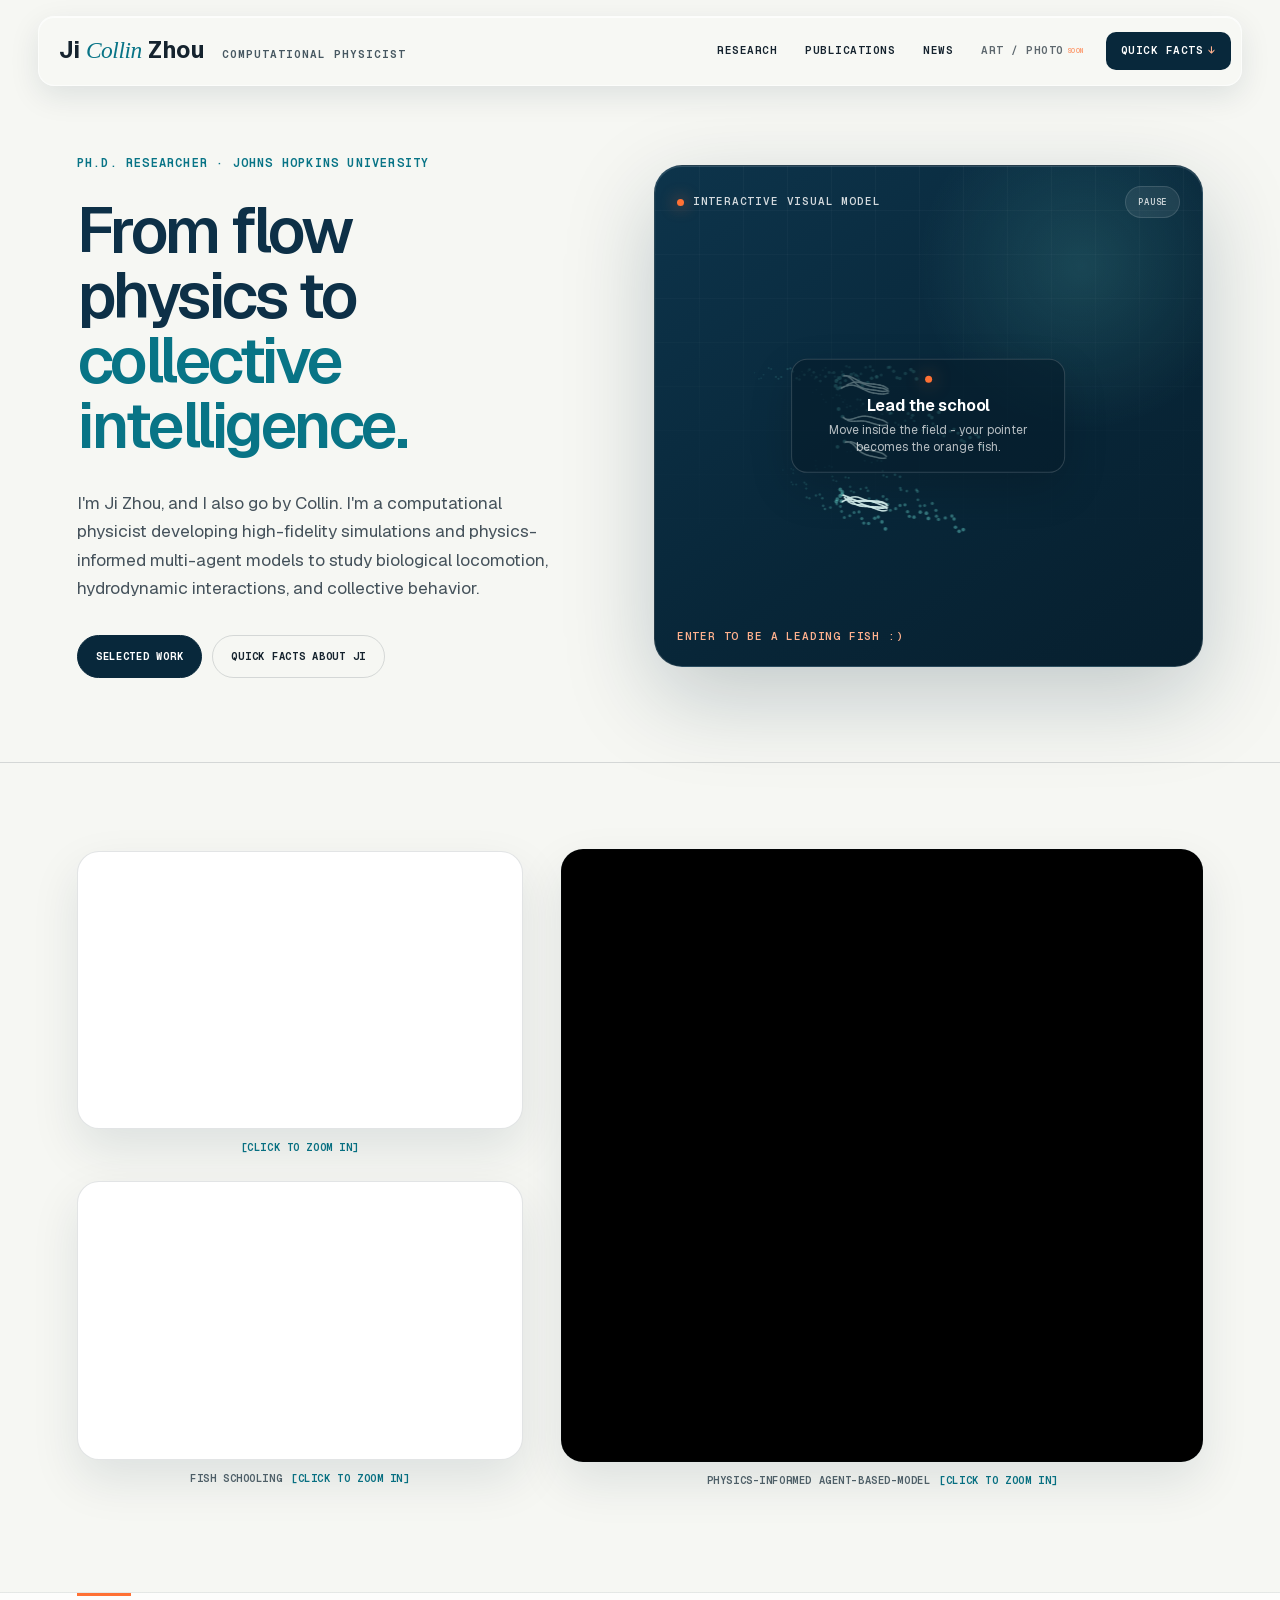
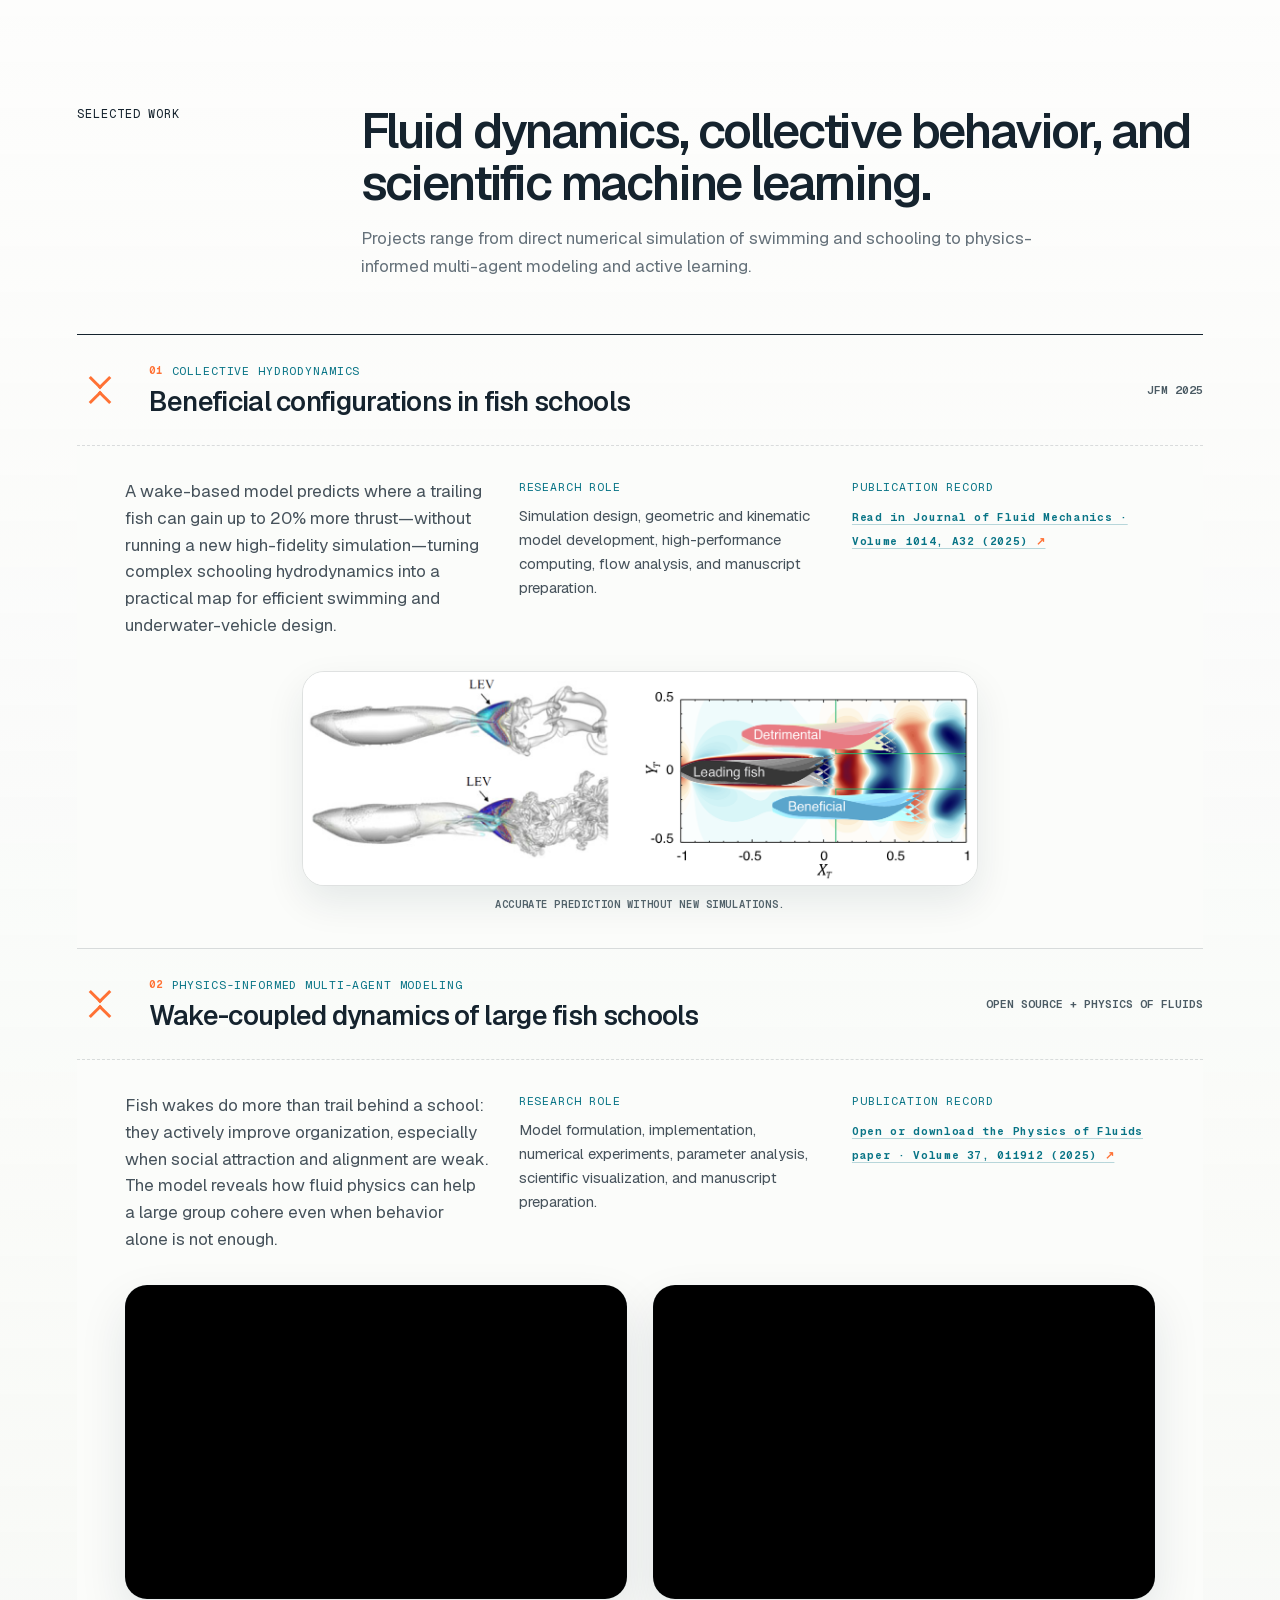
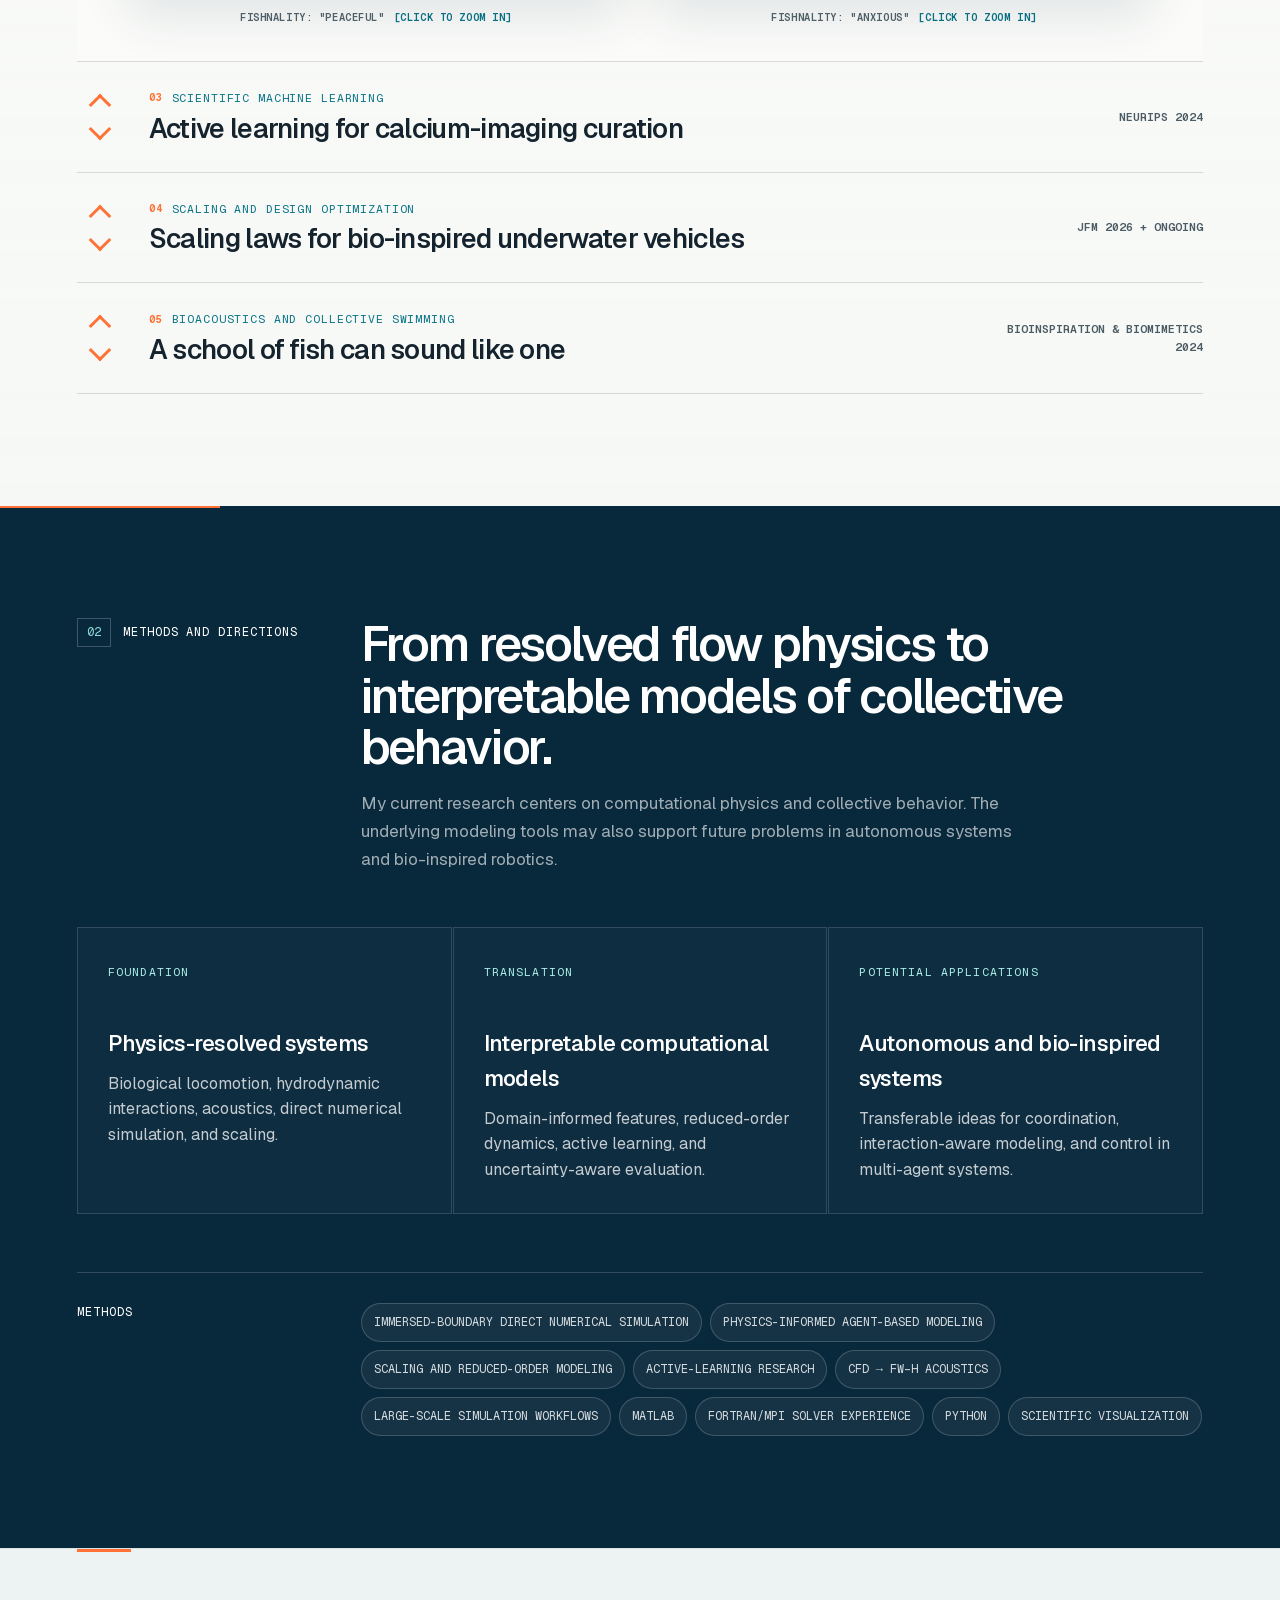
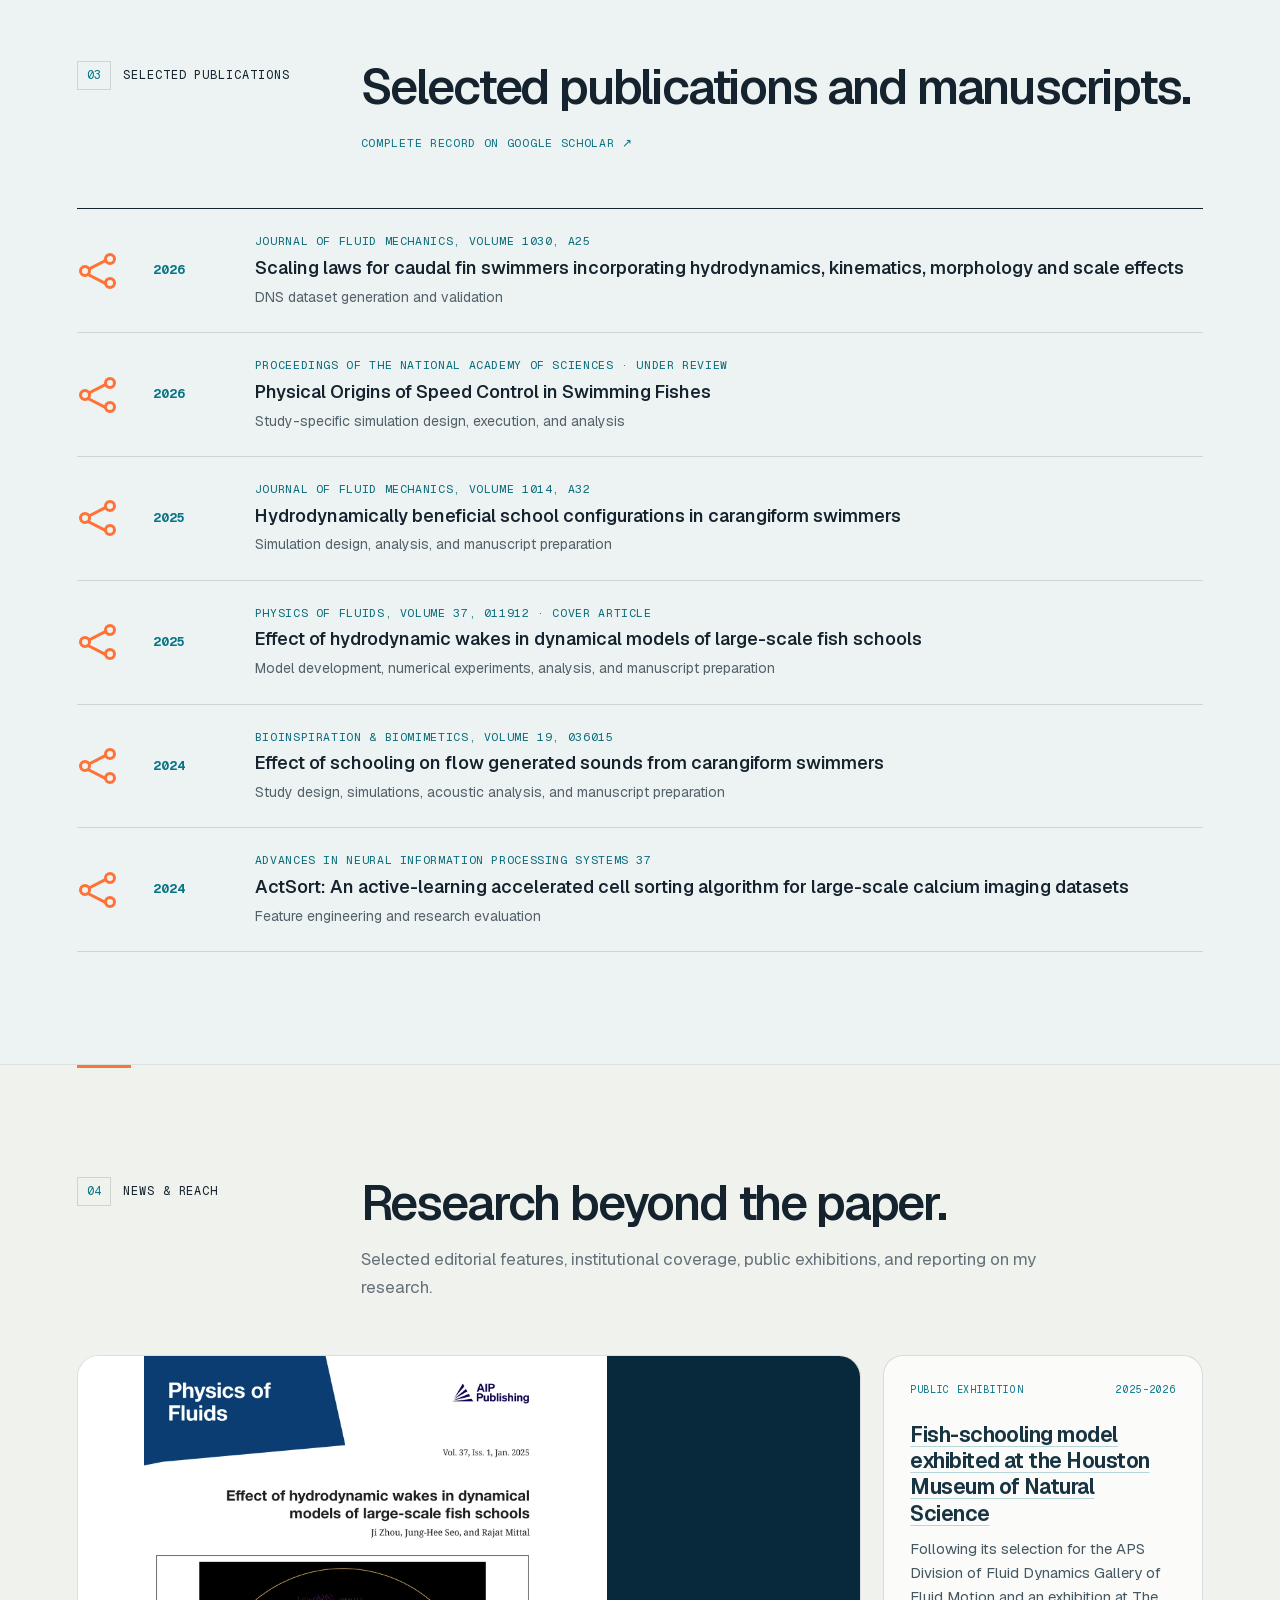
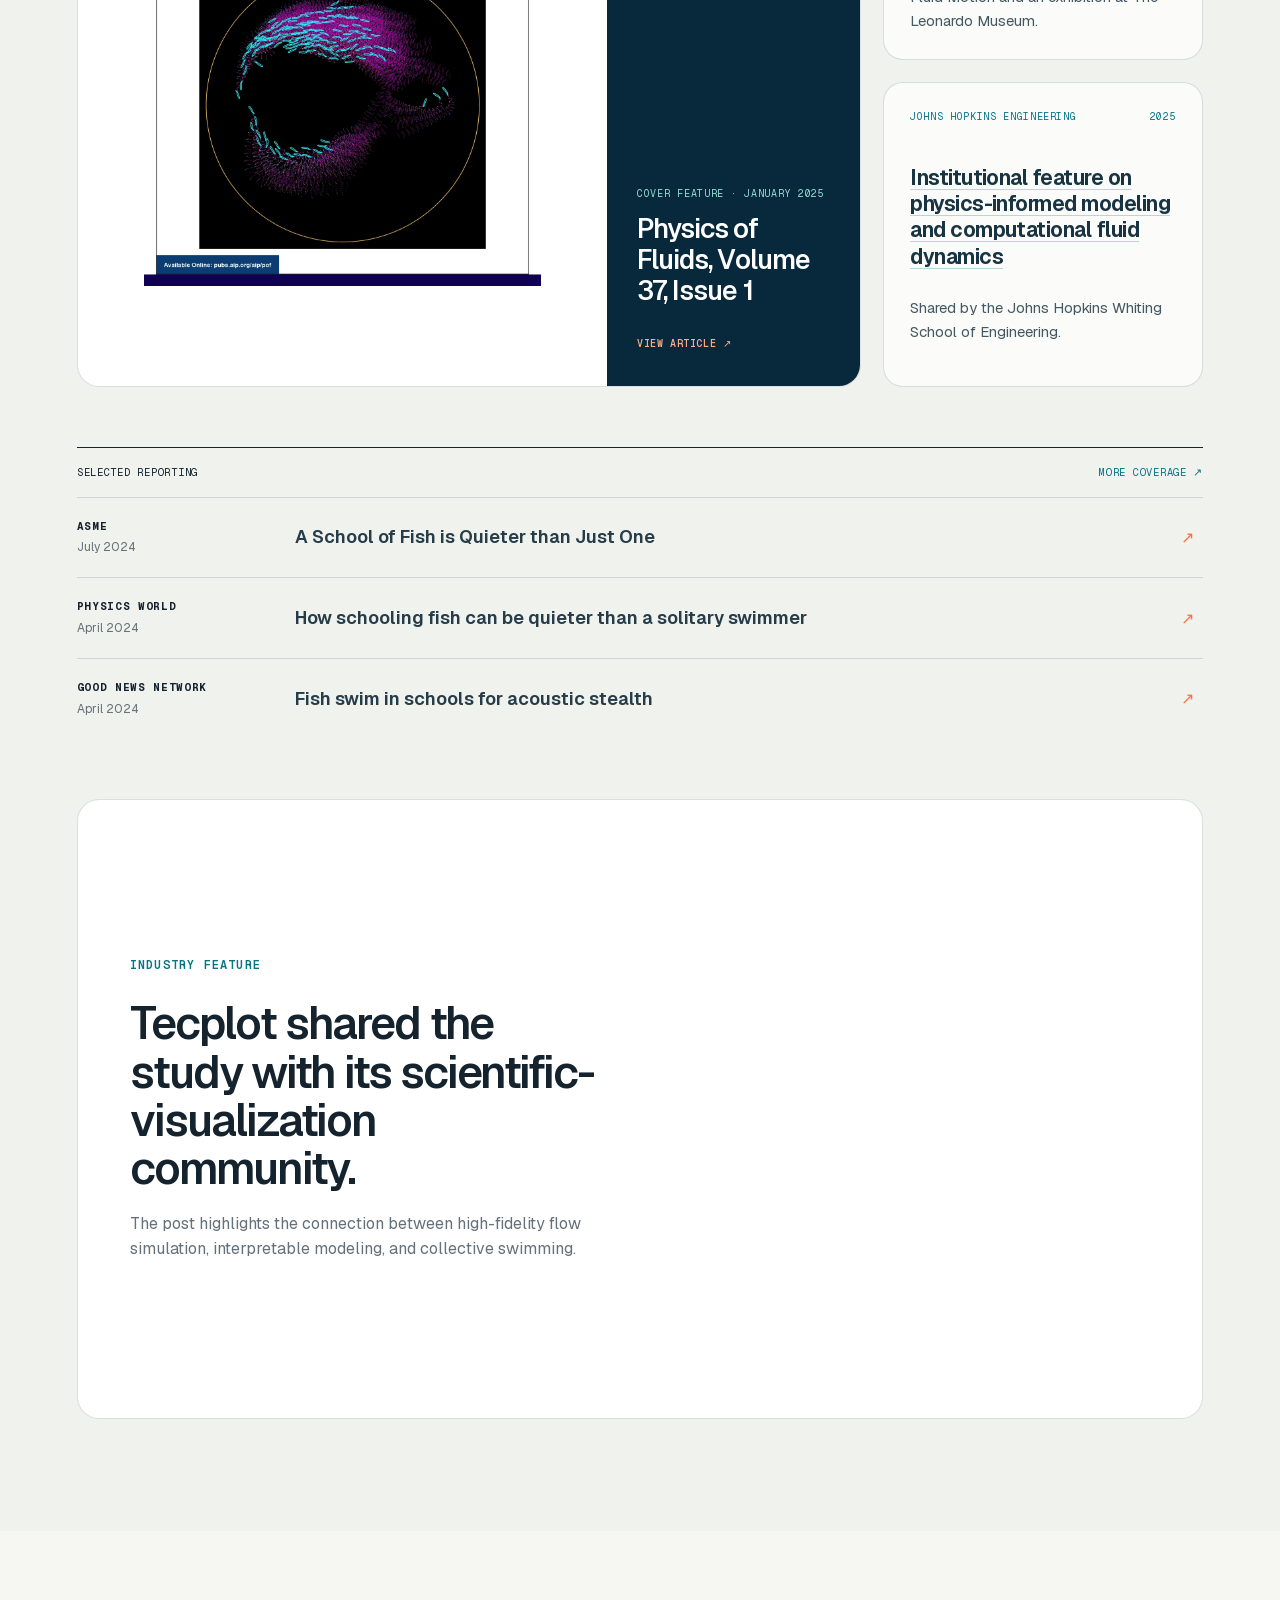
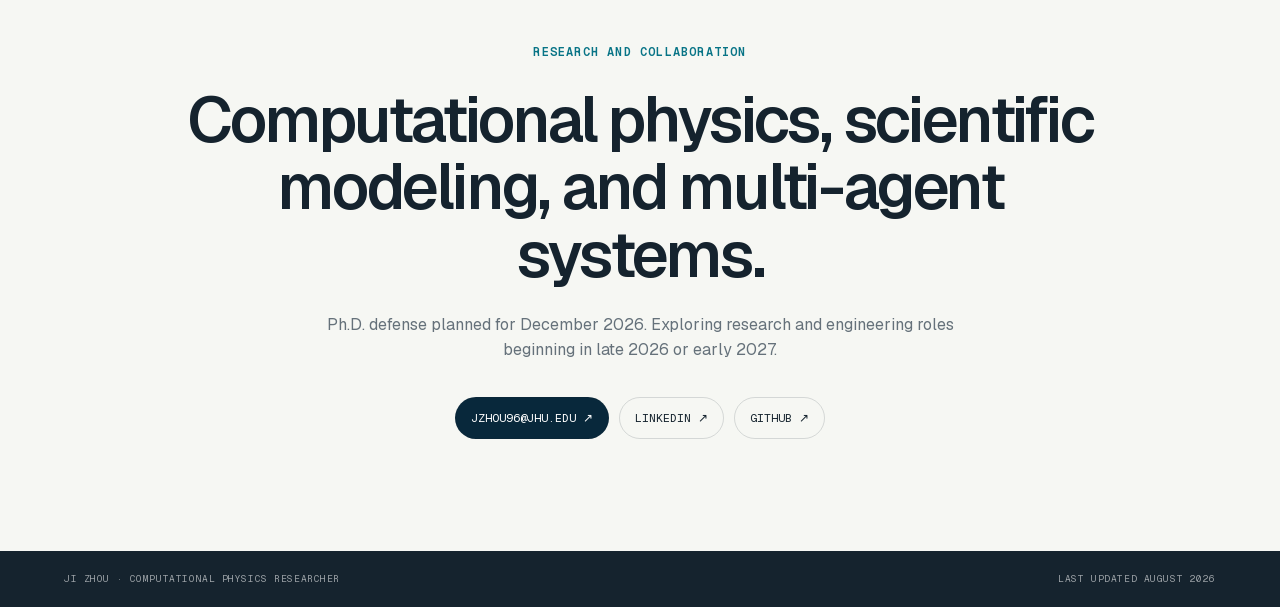
==== commit 83abebc7: "Publish website from 1fa048e" ====
--- a/index.html
+++ b/index.html
@@ -1,4 +1,4 @@
-<!DOCTYPE html><html lang="en"><head><meta charSet="utf-8"/><meta name="viewport" content="width=device-width, initial-scale=1"/><link rel="stylesheet" href="/_next/static/css/index.CWjIxsSJ.css" data-rsc-css-href="/_next/static/css/index.CWjIxsSJ.css" data-precedence="vite-rsc/importer-resources"/><link rel="modulepreload" fetchPriority="low" href="/_next/static/chunks/index-rxSLC4sm.js"/><script src="/_next/static/chunks/rolldown-runtime-C60lm6uB.js" type="module" async=""></script><script src="/_next/static/chunks/framework-BaE7mD_r.js" type="module" async=""></script><script src="/_next/static/chunks/app-elements-Drg5O4vw.js" type="module" async=""></script><script src="/_next/static/chunks/hash-D0ldriCF.js" type="module" async=""></script><script src="/_next/static/chunks/record-BdkTR7AP.js" type="module" async=""></script><script src="/_next/static/chunks/app-rsc-cache-busting-BWpHrp4o.js" type="module" async=""></script><script src="/_next/static/chunks/app-rsc-render-mode-IDJu5NEE.js" type="module" async=""></script><script src="/_next/static/chunks/headers-CeAbe3am.js" type="module" async=""></script><script src="/_next/static/chunks/protocol-headers-URL33uU5.js" type="module" async=""></script><script src="/_next/static/chunks/deployment-id-DFhHa9wO.js" type="module" async=""></script><script src="/_next/static/chunks/navigation-errors-wvgRKjB-.js" type="module" async=""></script><link rel="modulepreload" href="/_next/static/chunks/layout-segment-context-DixZD621.js" crossorigin=""/><link rel="modulepreload" href="/_next/static/chunks/QuickFactsPanel-D2Jbeuwc.js" crossorigin=""/><link rel="modulepreload" href="/_next/static/chunks/FishSchool-CF44sdl7.js" crossorigin=""/><link rel="modulepreload" href="/_next/static/chunks/AmbientVideo-DsOZL1-4.js" crossorigin=""/><link rel="modulepreload" href="/_next/static/chunks/ResearchProject-BWhClJCE.js" crossorigin=""/><title>Ji Zhou — Computational Physics &amp; Physics-Based AI</title><meta name="description" content="Ji Zhou is a Johns Hopkins computational physics researcher working across high-fidelity simulation, collective intelligence, scientific AI, and bio-inspired systems."/><meta name="keywords" content="Ji Zhou,computational physics,physics-based AI,scientific machine learning,multi-agent modeling,collective intelligence,computational fluid dynamics"/><meta name="author" content="Ji Zhou"/><meta property="og:title" content="Ji Zhou — From Flow Physics to Collective Intelligence"/><meta property="og:description" content="High-fidelity simulation and physics-informed multi-agent modeling for biological locomotion and collective behavior."/><meta property="og:site_name" content="Ji Zhou"/><meta property="og:type" content="website"/><meta name="twitter:card" content="summary"/><meta name="twitter:title" content="Ji Zhou — Computational Physics &amp; Physics-Based AI"/><meta name="twitter:description" content="From flow physics to collective intelligence."/><script>Object.assign(((self[Symbol.for("vinext.navigationRuntime")]??={bootstrap:{routeManifest:null},functions:{}}).bootstrap.rsc??={rsc:[]}),{params:{},nav:{"pathname":"/","searchParams":[]}})</script><link rel="modulepreload" href="/_next/static/chunks/index-rxSLC4sm.js" />
+<!DOCTYPE html><html lang="en"><head><meta charSet="utf-8"/><meta name="viewport" content="width=device-width, initial-scale=1"/><link rel="stylesheet" href="/_next/static/css/index.ZeK20csr.css" data-rsc-css-href="/_next/static/css/index.ZeK20csr.css" data-precedence="vite-rsc/importer-resources"/><link rel="modulepreload" fetchPriority="low" href="/_next/static/chunks/index-_y2afFGi.js"/><script src="/_next/static/chunks/rolldown-runtime-C60lm6uB.js" type="module" async=""></script><script src="/_next/static/chunks/framework-BaE7mD_r.js" type="module" async=""></script><script src="/_next/static/chunks/app-elements-Drg5O4vw.js" type="module" async=""></script><script src="/_next/static/chunks/hash-D0ldriCF.js" type="module" async=""></script><script src="/_next/static/chunks/record-BdkTR7AP.js" type="module" async=""></script><script src="/_next/static/chunks/app-rsc-cache-busting-C57jn4Ar.js" type="module" async=""></script><script src="/_next/static/chunks/app-rsc-render-mode-IDJu5NEE.js" type="module" async=""></script><script src="/_next/static/chunks/headers-CeAbe3am.js" type="module" async=""></script><script src="/_next/static/chunks/protocol-headers-URL33uU5.js" type="module" async=""></script><script src="/_next/static/chunks/deployment-id-DFhHa9wO.js" type="module" async=""></script><script src="/_next/static/chunks/navigation-errors-wvgRKjB-.js" type="module" async=""></script><link rel="modulepreload" href="/_next/static/chunks/layout-segment-context-DR_MERTT.js" crossorigin=""/><link rel="modulepreload" href="/_next/static/chunks/QuickFactsPanel-D2Jbeuwc.js" crossorigin=""/><link rel="modulepreload" href="/_next/static/chunks/FishSchool-CF44sdl7.js" crossorigin=""/><link rel="modulepreload" href="/_next/static/chunks/AmbientVideo-DsOZL1-4.js" crossorigin=""/><link rel="modulepreload" href="/_next/static/chunks/ResearchProject-BWhClJCE.js" crossorigin=""/><title>Ji Zhou — Computational Physics &amp; Physics-Based AI</title><meta name="description" content="Ji Zhou is a Johns Hopkins computational physics researcher working across high-fidelity simulation, collective intelligence, scientific AI, and bio-inspired systems."/><meta name="keywords" content="Ji Zhou,computational physics,physics-based AI,scientific machine learning,multi-agent modeling,collective intelligence,computational fluid dynamics"/><meta name="author" content="Ji Zhou"/><meta property="og:title" content="Ji Zhou — From Flow Physics to Collective Intelligence"/><meta property="og:description" content="High-fidelity simulation and physics-informed multi-agent modeling for biological locomotion and collective behavior."/><meta property="og:site_name" content="Ji Zhou"/><meta property="og:type" content="website"/><meta name="twitter:card" content="summary"/><meta name="twitter:title" content="Ji Zhou — Computational Physics &amp; Physics-Based AI"/><meta name="twitter:description" content="From flow physics to collective intelligence."/><script>Object.assign(((self[Symbol.for("vinext.navigationRuntime")]??={bootstrap:{routeManifest:null},functions:{}}).bootstrap.rsc??={rsc:[]}),{params:{},nav:{"pathname":"/","searchParams":[]}})</script><link rel="modulepreload" href="/_next/static/chunks/index-_y2afFGi.js" />
 <link rel="preload" href="/_next/static/_vinext_fonts/geist-8ac0455e797f/geist-98bbbccb.woff2" as="font" type="font/woff2" crossorigin />
 <link rel="preload" href="/_next/static/_vinext_fonts/geist-mono-00e989178794/geist-mono-013b2f2f.woff2" as="font" type="font/woff2" crossorigin />
 <style data-vinext-fonts>/* cyrillic-ext */
@@ -128,4 +128,4 @@
 
 .__variable_geist_mono_0f4jdpq { --font-mono: 'Geist Mono', 'Geist Mono Fallback'; }
 </style>
-</head><body class="__variable_geist_1x7d0xu __variable_geist_mono_0f4jdpq"><script type="application/ld+json">{"@context":"https://schema.org","@type":"Person","name":"Ji Zhou","alternateName":"Collin Zhou","jobTitle":"Computational Physics Researcher","affiliation":{"@type":"Organization","name":"Johns Hopkins University"},"url":"https://jicollinzhou.com","sameAs":["https://scholar.google.com/citations?user=ZHZzN04AAAAJ&hl=en","https://linkedin.com/in/jicollinzhou","https://github.com/jizhou-github"]}</script><header class="site-header glass"><a class="identity" href="#top" aria-label="Ji Zhou, home"><strong>Ji <em>Collin</em> Zhou</strong><span>Computational physicist</span></a><nav aria-label="Primary navigation"><a href="#research">Research</a><a href="#publications">Publications</a><a href="#news">News</a><button class="art-link" type="button" disabled="" title="Art and photography gallery coming later">Art / Photo <small>Soon</small></button><button class="view-link" type="button" aria-controls="quick-profile" aria-expanded="false">Quick facts <span aria-hidden="true">↓</span></button></nav></header><main id="top" class="main-view"><section class="hero" aria-labelledby="hero-title"><div class="hero-copy"><p class="eyebrow">Ph.D. researcher · Johns Hopkins University</p><h1 id="hero-title">From flow physics to <span>collective intelligence.</span></h1><p class="hero-deck">I&#x27;m Ji Zhou, and I also go by Collin. I&#x27;m a computational physicist developing high-fidelity simulations and physics-informed multi-agent models to study biological locomotion, hydrodynamic interactions, and collective behavior.</p><div class="hero-actions"><a class="button button-primary" href="#research">Selected work</a><button class="button" type="button" aria-controls="quick-profile" aria-expanded="false">Quick facts about Ji</button></div></div><div class="school-model"><div class="model-bar"><span><i></i> Interactive visual model</span><button type="button" aria-pressed="false">Pause</button></div><div class="model-instruction" aria-hidden="true"><strong>Lead the school</strong><span>Move inside the field - your pointer becomes the orange fish.</span></div><canvas aria-label="A lightweight interactive school of fish. Move the pointer inside the field to become the orange leading fish." role="img"></canvas><div class="model-caption"><span>Enter to be a leading fish :)</span></div></div></section><section class="quick-profile" id="quick-profile" aria-hidden="true"><div class="quick-profile-reveal"><div class="quick-profile-inner"><header class="quick-profile-header"><div><p class="eyebrow">Quick facts about me</p><h2>Ji <span>Collin</span> Zhou</h2><p>Computational physicist working across high-fidelity simulation, collective behavior, and physics-informed modeling.</p></div><div class="quick-profile-actions"><button class="quick-profile-close" type="button" aria-label="Fold quick facts">Fold</button></div></header><div class="quick-profile-grid"><dl class="quick-profile-facts"><div><dt>Current</dt><dd>Ph.D. Candidate, Mechanical Engineering<br/>Johns Hopkins University</dd></div><div><dt>Defense</dt><dd>Planned December 2026</dd></div><div><dt>Focus</dt><dd>Computational physics, collective behavior, and multi-agent modeling</dd></div><div><dt>Contact</dt><dd><a href="mailto:jzhou96@jhu.edu">jzhou96@jhu.edu</a></dd></div></dl><div class="quick-profile-summary"><p>My research uses high-fidelity simulations and interpretable computational models to study biological locomotion and collective dynamics. This work includes a physics-informed agent-based model that connects social interaction rules with hydrodynamic wake effects.</p><div class="quick-profile-capabilities"><span>Direct numerical simulation</span><span>Physics-informed multi-agent models</span><span>Active-learning research</span><span>Large-scale simulation workflows</span></div></div></div><div class="quick-profile-work" aria-label="Selected work"><article><time>2026</time><div><small>Journal of Fluid Mechanics</small><strong>Scaling laws for caudal fin swimmers</strong><p>Direct numerical simulation dataset spanning Reynolds numbers 5,000-100,000, with ongoing BAUV scaling and optimization extensions.</p></div></article><article><time>2025</time><div><small>Journal of Fluid Mechanics</small><strong>Hydrodynamically beneficial school configurations in carangiform swimmers</strong><p>Simulation design, computational analysis, and manuscript preparation.</p></div></article><article><time>2025</time><div><small>Physics of Fluids - cover article</small><strong>Effect of hydrodynamic wakes in dynamical models of large-scale fish schools</strong><p>Wake-coupled model development, numerical experiments, and analysis.</p></div></article><article><time>2024</time><div><small>NeurIPS</small><strong>ActSort: An active-learning accelerated cell sorting algorithm</strong><p>Domain-informed features, data curation, benchmarking, and evaluation.</p></div></article></div></div></div></section><section class="intro-films" aria-label="Research visualization previews"><div class="intro-films-grid"><div class="intro-films-left"><figure aria-label="Scaling-law visualization for caudal-fin swimmers" class="ambient-video ambient-video-light"><button aria-expanded="false" aria-label="Expand Scaling-law visualization for caudal-fin swimmers" class="ambient-video-trigger" type="button"><span class="ambient-video-frame"><video aria-hidden="true" autoPlay="" controlsList="nodownload noplaybackrate nofullscreen" disablePictureInPicture="" disableRemotePlayback="" draggable="false" loop="" muted="" playsInline="" preload="auto" src="/videos/JFM_scaling_linkedin_final_2_sy.mp4" tabindex="-1"></video></span></button><figcaption><em>[Click to zoom in]</em></figcaption></figure><figure aria-label="Fish schooling high-fidelity simulation" class="ambient-video ambient-video-light"><button aria-expanded="false" aria-label="Expand Fish schooling high-fidelity simulation" class="ambient-video-trigger" type="button"><span class="ambient-video-frame"><video aria-hidden="true" autoPlay="" controlsList="nodownload noplaybackrate nofullscreen" disablePictureInPicture="" disableRemotePlayback="" draggable="false" loop="" muted="" playsInline="" preload="auto" src="/videos/9Fish_15_faded0001-0059_sy.mp4" tabindex="-1"></video></span></button><figcaption><span>Fish schooling</span><em>[Click to zoom in]</em></figcaption></figure></div><div class="intro-films-right"><figure aria-label="Physics-informed agent-based model of fish schooling wakes" class="ambient-video ambient-video-dark intro-film-model"><button aria-expanded="false" aria-label="Expand Physics-informed agent-based model of fish schooling wakes" class="ambient-video-trigger" type="button"><span class="ambient-video-frame"><video aria-hidden="true" autoPlay="" controlsList="nodownload noplaybackrate nofullscreen" disablePictureInPicture="" disableRemotePlayback="" draggable="false" loop="" muted="" playsInline="" preload="auto" src="/videos/fishModel-SchoolingWake_sy.mp4" tabindex="-1"></video></span></button><figcaption><span>Physics-informed agent-based-model</span><em>[Click to zoom in]</em></figcaption></figure></div></div></section><section class="section research" id="research"><div class="section-heading"><div><p>Selected work</p></div><div><h2>Fluid dynamics, collective behavior, and scientific machine learning.</h2><p>Projects range from direct numerical simulation of swimming and schooling to physics-informed multi-agent modeling and active learning.</p></div></div><div class="project-list"><article class="project is-open"><button class="project-summary-button" type="button" aria-expanded="true" aria-controls="project-01"><span class="project-toggle" aria-hidden="true"><i class="expand-up"></i><i class="expand-down"></i></span><span class="project-heading"><small><b>01</b>Collective hydrodynamics</small><strong>Beneficial configurations in fish schools</strong></span><span class="project-label">JFM 2025</span></button><div class="project-detail-shell" id="project-01" aria-hidden="false"><div><div class="project-detail"><p class="project-summary">A wake-based model predicts where a trailing fish can gain up to 20% more thrust—without running a new high-fidelity simulation—turning complex schooling hydrodynamics into a practical map for efficient swimming and underwater-vehicle design.</p><div><small>Research role</small><p>Simulation design, geometric and kinematic model development, high-performance computing, flow analysis, and manuscript preparation.</p></div><div><small>Publication record</small><p><a class="project-record-link" href="https://www.cambridge.org/core/journals/journal-of-fluid-mechanics/article/hydrodynamically-beneficial-school-configurations-in-carangiform-swimmers-insights-from-a-flowphysics-informed-model/DED9E58228E191FD7AB9C50BA3077A70" target="_blank" rel="noreferrer">Read in Journal of Fluid Mechanics · Volume 1014, A32 (2025)<!-- --> <span>↗</span></a></p></div><figure class="project-media project-media-image project-media-image-wide"><a href="https://www.cambridge.org/core/journals/journal-of-fluid-mechanics/article/hydrodynamically-beneficial-school-configurations-in-carangiform-swimmers-insights-from-a-flowphysics-informed-model/DED9E58228E191FD7AB9C50BA3077A70" target="_blank" rel="noreferrer" aria-label="Open publication for Beneficial configurations in fish schools"><img alt="Leading-edge vortex map for beneficial fish-school configurations" height="445" loading="lazy" src="/research/LEV_map.png" width="1408"/></a><figcaption>Accurate prediction without new simulations.</figcaption></figure></div></div></div></article><article class="project"><button class="project-summary-button" type="button" aria-expanded="false" aria-controls="project-02"><span class="project-toggle" aria-hidden="true"><i class="expand-up"></i><i class="expand-down"></i></span><span class="project-heading"><small><b>02</b>Physics-informed multi-agent modeling</small><strong>Wake-coupled dynamics of large fish schools</strong></span><span class="project-label">Open source + Physics of Fluids</span></button><div class="project-detail-shell" id="project-02" aria-hidden="true"><div><div class="project-detail"><p class="project-summary">Fish wakes do more than trail behind a school: they actively improve organization, especially when social attraction and alignment are weak. The model reveals how fluid physics can help a large group cohere even when behavior alone is not enough.</p><div><small>Research role</small><p>Model formulation, implementation, numerical experiments, parameter analysis, scientific visualization, and manuscript preparation.</p></div><div><small>Publication record</small><p><a class="project-record-link" href="/papers/JiZhou_Agent_Fish_Schooling_Model_PoF.pdf" target="_blank" rel="noreferrer">Open or download the Physics of Fluids paper · Volume 37, 011912 (2025)<!-- --> <span>↗</span></a></p></div><div class="project-media project-media-videos"><figure aria-label="Peaceful high-alignment fish-school model" class="ambient-video ambient-video-dark"><button aria-expanded="false" aria-label="Expand Peaceful high-alignment fish-school model" class="ambient-video-trigger" type="button"><span class="ambient-video-frame"><video aria-hidden="true" autoPlay="" controlsList="nodownload noplaybackrate nofullscreen" disablePictureInPicture="" disableRemotePlayback="" draggable="false" loop="" muted="" playsInline="" preload="auto" src="/videos/fishModel-HighAlignment_sy.mp4" tabindex="-1"></video></span></button><figcaption><span>Fishnality: &quot;Peaceful&quot;</span><em>[Click to zoom in]</em></figcaption></figure><figure aria-label="Anxious high-attraction fish-school model" class="ambient-video ambient-video-dark"><button aria-expanded="false" aria-label="Expand Anxious high-attraction fish-school model" class="ambient-video-trigger" type="button"><span class="ambient-video-frame"><video aria-hidden="true" autoPlay="" controlsList="nodownload noplaybackrate nofullscreen" disablePictureInPicture="" disableRemotePlayback="" draggable="false" loop="" muted="" playsInline="" preload="auto" src="/videos/fishModel-HighAttraction_sy.mp4" tabindex="-1"></video></span></button><figcaption><span>Fishnality: &quot;anxious&quot;</span><em>[Click to zoom in]</em></figcaption></figure></div></div></div></div></article><article class="project"><button class="project-summary-button" type="button" aria-expanded="false" aria-controls="project-03"><span class="project-toggle" aria-hidden="true"><i class="expand-up"></i><i class="expand-down"></i></span><span class="project-heading"><small><b>03</b>Scientific machine learning</small><strong>Active learning for calcium-imaging curation</strong></span><span class="project-label">NeurIPS 2024</span></button><div class="project-detail-shell" id="project-03" aria-hidden="true"><div><div class="project-detail"><p class="project-summary">ActSort cuts expert review to just 1–3% of cell candidates while improving curation accuracy, making calcium-imaging datasets with up to a million neurons practical to clean at scale.</p><div><small>Research role</small><p>Domain-informed feature design, dataset curation, benchmarking, evaluation, and interdisciplinary interpretation.</p></div><div><small>Publication record</small><p><a class="project-record-link" href="https://proceedings.neurips.cc/paper_files/paper/2024/hash/90080022263cddafddd4a0726f1fb186-Abstract-Conference.html" target="_blank" rel="noreferrer">Read in Advances in Neural Information Processing Systems 37 · NeurIPS 2024<!-- --> <span>↗</span></a></p></div></div></div></div></article><article class="project"><button class="project-summary-button" type="button" aria-expanded="false" aria-controls="project-04"><span class="project-toggle" aria-hidden="true"><i class="expand-up"></i><i class="expand-down"></i></span><span class="project-heading"><small><b>04</b>Scaling and design optimization</small><strong>Scaling laws for bio-inspired underwater vehicles</strong></span><span class="project-label">JFM 2026 + ongoing</span></button><div class="project-detail-shell" id="project-04" aria-hidden="true"><div><div class="project-detail"><p class="project-summary">Physics-based scaling laws predict thrust, power, efficiency, cost of transport, and swimming speed from body shape and tail motion—giving researchers and vehicle designers a practical route from observable kinematics to performance.</p><div><small>Research role</small><p>Parametric direct numerical simulation, MATLAB analysis, scaling-law validation, and ongoing model development for design-space exploration.</p></div><div><small>Publication record</small><p><a class="project-record-link" href="https://www.cambridge.org/core/journals/journal-of-fluid-mechanics/article/scaling-laws-for-caudal-fin-swimmers-incorporating-hydrodynamics-kinematics-morphology-and-scale-effects/D4A179E5066040D1B98253839EE6C814" target="_blank" rel="noreferrer">Read in Journal of Fluid Mechanics · Volume 1030, A25 (2026)<!-- --> <span>↗</span></a></p></div><figure class="project-media project-media-image"><a href="https://www.cambridge.org/core/journals/journal-of-fluid-mechanics/article/scaling-laws-for-caudal-fin-swimmers-incorporating-hydrodynamics-kinematics-morphology-and-scale-effects/D4A179E5066040D1B98253839EE6C814" target="_blank" rel="noreferrer" aria-label="Open publication for Scaling laws for bio-inspired underwater vehicles"><img alt="Scaling-law study for caudal-fin swimmers" height="308" loading="lazy" src="/research/scaling_paper.png" width="500"/></a><figcaption>High-Fidelity Simulation, IBM</figcaption></figure></div></div></div></article><article class="project"><button class="project-summary-button" type="button" aria-expanded="false" aria-controls="project-05"><span class="project-toggle" aria-hidden="true"><i class="expand-up"></i><i class="expand-down"></i></span><span class="project-heading"><small><b>05</b>Bioacoustics and collective swimming</small><strong>A school of fish can sound like one</strong></span><span class="project-label">Bioinspiration &amp; Biomimetics 2024</span></button><div class="project-detail-shell" id="project-05" aria-hidden="true"><div><div class="project-detail"><p class="project-summary">When neighboring fish alternate their tail beats, their sound waves cancel. In the simulations, a seven-fish school could sound like a single swimmer—an acoustic-stealth benefit that may help fish avoid predators and inspire quieter underwater vehicles.</p><div><small>Research role</small><p>Study design, simulations, acoustic analysis, and manuscript preparation.</p></div><div><small>Publication record</small><p><a class="project-record-link" href="https://iopscience.iop.org/article/10.1088/1748-3190/ad3a4e/meta" target="_blank" rel="noreferrer">Read in Bioinspiration &amp; Biomimetics · Volume 19, 036015 (2024)<!-- --> <span>↗</span></a></p></div><div class="project-media project-media-videos"><figure aria-label="Stealthy swimming flow visualization for a four-fish school" class="ambient-video ambient-video-light"><button aria-expanded="false" aria-label="Expand Stealthy swimming flow visualization for a four-fish school" class="ambient-video-trigger" type="button"><span class="ambient-video-frame"><video aria-hidden="true" autoPlay="" controlsList="nodownload noplaybackrate nofullscreen" disablePictureInPicture="" disableRemotePlayback="" draggable="false" loop="" muted="" playsInline="" preload="auto" src="/videos/4Fish-Case2-best_sy.mp4" tabindex="-1"></video></span></button><figcaption><span>Stealthy swimming</span><em>[Click to zoom in]</em></figcaption></figure></div></div></div></div></article></div></section><section class="section direction" id="direction"><div class="section-heading light"><div><span class="section-index">02</span><p>Methods and directions</p></div><div><h2>From resolved flow physics to interpretable models of collective behavior.</h2><p>My current research centers on computational physics and collective behavior. The underlying modeling tools may also support future problems in autonomous systems and bio-inspired robotics.</p></div></div><div class="trajectory" aria-label="Research trajectory"><article><span>FOUNDATION</span><h3>Physics-resolved systems</h3><p>Biological locomotion, hydrodynamic interactions, acoustics, direct numerical simulation, and scaling.</p></article><article><span>TRANSLATION</span><h3>Interpretable computational models</h3><p>Domain-informed features, reduced-order dynamics, active learning, and uncertainty-aware evaluation.</p></article><article><span>POTENTIAL APPLICATIONS</span><h3>Autonomous and bio-inspired systems</h3><p>Transferable ideas for coordination, interaction-aware modeling, and control in multi-agent systems.</p></article></div><div class="methods"><p>Methods</p><div><span>Immersed-boundary direct numerical simulation</span><span>Physics-informed agent-based modeling</span><span>Scaling and reduced-order modeling</span><span>Active-learning research</span><span>CFD → FW–H acoustics</span><span>Large-scale simulation workflows</span><span>MATLAB</span><span>Fortran/MPI solver experience</span><span>Python</span><span>Scientific visualization</span></div></div></section><section class="section publications" id="publications"><div class="section-heading"><div><span class="section-index">03</span><p>Selected publications</p></div><div><h2>Selected publications and manuscripts.</h2><a class="text-link" href="https://scholar.google.com/citations?user=ZHZzN04AAAAJ&amp;hl=en" target="_blank" rel="noreferrer">Complete record on Google Scholar ↗</a></div></div><div class="publication-list"><a href="https://www.cambridge.org/core/journals/journal-of-fluid-mechanics/article/scaling-laws-for-caudal-fin-swimmers-incorporating-hydrodynamics-kinematics-morphology-and-scale-effects/D4A179E5066040D1B98253839EE6C814" target="_blank" rel="noreferrer" class="publication-row"><span class="publication-share" aria-hidden="true"><i class="share-node share-node-left"></i><i class="share-node share-node-top"></i><i class="share-node share-node-bottom"></i><b class="share-line share-line-top"></b><b class="share-line share-line-bottom"></b></span><strong>2026</strong><span><small>Journal of Fluid Mechanics, Volume 1030, A25</small><b>Scaling laws for caudal fin swimmers incorporating hydrodynamics, kinematics, morphology and scale effects</b><em>DNS dataset generation and validation</em></span></a><a href="https://scholar.google.com/citations?user=ZHZzN04AAAAJ&amp;hl=en" target="_blank" rel="noreferrer" class="publication-row"><span class="publication-share" aria-hidden="true"><i class="share-node share-node-left"></i><i class="share-node share-node-top"></i><i class="share-node share-node-bottom"></i><b class="share-line share-line-top"></b><b class="share-line share-line-bottom"></b></span><strong>2026</strong><span><small>Proceedings of the National Academy of Sciences · under review</small><b>Physical Origins of Speed Control in Swimming Fishes</b><em>Study-specific simulation design, execution, and analysis</em></span></a><a href="https://www.cambridge.org/core/journals/journal-of-fluid-mechanics/article/hydrodynamically-beneficial-school-configurations-in-carangiform-swimmers-insights-from-a-flowphysics-informed-model/DED9E58228E191FD7AB9C50BA3077A70" target="_blank" rel="noreferrer" class="publication-row"><span class="publication-share" aria-hidden="true"><i class="share-node share-node-left"></i><i class="share-node share-node-top"></i><i class="share-node share-node-bottom"></i><b class="share-line share-line-top"></b><b class="share-line share-line-bottom"></b></span><strong>2025</strong><span><small>Journal of Fluid Mechanics, Volume 1014, A32</small><b>Hydrodynamically beneficial school configurations in carangiform swimmers</b><em>Simulation design, analysis, and manuscript preparation</em></span></a><a href="/papers/JiZhou_Agent_Fish_Schooling_Model_PoF.pdf" target="_blank" rel="noreferrer" class="publication-row"><span class="publication-share" aria-hidden="true"><i class="share-node share-node-left"></i><i class="share-node share-node-top"></i><i class="share-node share-node-bottom"></i><b class="share-line share-line-top"></b><b class="share-line share-line-bottom"></b></span><strong>2025</strong><span><small>Physics of Fluids, Volume 37, 011912 · cover article</small><b>Effect of hydrodynamic wakes in dynamical models of large-scale fish schools</b><em>Model development, numerical experiments, analysis, and manuscript preparation</em></span></a><a href="https://iopscience.iop.org/article/10.1088/1748-3190/ad3a4e" target="_blank" rel="noreferrer" class="publication-row"><span class="publication-share" aria-hidden="true"><i class="share-node share-node-left"></i><i class="share-node share-node-top"></i><i class="share-node share-node-bottom"></i><b class="share-line share-line-top"></b><b class="share-line share-line-bottom"></b></span><strong>2024</strong><span><small>Bioinspiration &amp; Biomimetics, Volume 19, 036015</small><b>Effect of schooling on flow generated sounds from carangiform swimmers</b><em>Study design, simulations, acoustic analysis, and manuscript preparation</em></span></a><a href="https://proceedings.neurips.cc/paper_files/paper/2024/hash/90080022263cddafddd4a0726f1fb186-Abstract-Conference.html" target="_blank" rel="noreferrer" class="publication-row"><span class="publication-share" aria-hidden="true"><i class="share-node share-node-left"></i><i class="share-node share-node-top"></i><i class="share-node share-node-bottom"></i><b class="share-line share-line-top"></b><b class="share-line share-line-bottom"></b></span><strong>2024</strong><span><small>Advances in Neural Information Processing Systems 37</small><b>ActSort: An active-learning accelerated cell sorting algorithm for large-scale calcium imaging datasets</b><em>Feature engineering and research evaluation</em></span></a></div></section><section class="section news" id="news"><div class="section-heading"><div><span class="section-index">04</span><p>News &amp; reach</p></div><div><h2>Research beyond the paper.</h2><p>Selected editorial features, institutional coverage, public exhibitions, and reporting on my research.</p></div></div><div class="news-grid"><a class="cover-feature" href="https://doi.org/10.1063/5.0250013" target="_blank" rel="noreferrer"><img src="/pof-cover-2025.webp" alt="Physics of Fluids January 2025 cover featuring Ji Zhou&#x27;s fish-schooling model" loading="lazy"/><span><small>Cover feature · January 2025</small><strong>Physics of Fluids, Volume 37, Issue 1</strong><b>View article ↗</b></span></a><div class="news-stories"><a href="https://www.linkedin.com/posts/jizhou-fluid_im-happy-to-share-a-small-milestone-from-activity-7399655023321849856-MBOy" target="_blank" rel="noreferrer"><span>Public exhibition</span><time>2025–2026</time><h3>Fish-schooling model exhibited at the Houston Museum of Natural Science</h3><p>Following its selection for the APS Division of Fluid Dynamics Gallery of Fluid Motion and an exhibition at The Leonardo Museum.</p></a><a href="https://www.linkedin.com/posts/johns-hopkins-whiting-school-of-engineering_geometricdeeplearning-computationalfluiddynamics-ugcPost-7393757505010700288-PQYP" target="_blank" rel="noreferrer"><span>Johns Hopkins Engineering</span><time>2025</time><h3>Institutional feature on physics-informed modeling and computational fluid dynamics</h3><p>Shared by the Johns Hopkins Whiting School of Engineering.</p></a></div></div><div class="coverage-list" aria-label="Selected press coverage"><div class="coverage-label"><span>Selected reporting</span><a href="https://iop.altmetric.com/details/161775049/news" target="_blank" rel="noreferrer">More coverage ↗</a></div><a href="https://www.asme.org/topics-resources/content/a-school-of-fish-is-quieter-than-just-one" target="_blank" rel="noreferrer"><span><b>ASME</b><time>July 2024</time></span><strong>A School of Fish is Quieter than Just One</strong><i>↗</i></a><a href="https://physicsworld.com/a/how-schooling-fish-can-be-quieter-than-a-solitary-swimmer/" target="_blank" rel="noreferrer"><span><b>Physics World</b><time>April 2024</time></span><strong>How schooling fish can be quieter than a solitary swimmer</strong><i>↗</i></a><a href="https://www.goodnewsnetwork.org/fish-swim-in-schools-for-stealth-as-100-fish-make-less-noise-than-an-individual-swimming-alone/" target="_blank" rel="noreferrer"><span><b>Good News Network</b><time>April 2024</time></span><strong>Fish swim in schools for acoustic stealth</strong><i>↗</i></a></div><div class="social-feature"><div><p class="eyebrow">Industry feature</p><h3>Tecplot shared the study with its scientific-visualization community.</h3><p>The post highlights the connection between high-fidelity flow simulation, interpretable modeling, and collective swimming.</p></div><iframe src="https://www.linkedin.com/embed/feed/update/urn:li:ugcPost:7445941891621351425?collapsed=1" height="542" width="504" frameBorder="0" allowFullScreen="" loading="lazy" title="Tecplot LinkedIn feature of Ji Zhou&#x27;s fish-schooling research"></iframe></div></section><section class="contact" id="contact"><p class="eyebrow">Research and collaboration</p><h2>Computational physics, scientific modeling, and multi-agent systems.</h2><p>Ph.D. defense planned for December 2026. Exploring research and engineering roles beginning in late 2026 or early 2027.</p><div class="contact-links"><a href="mailto:jzhou96@jhu.edu">jzhou96@jhu.edu ↗</a><a href="https://linkedin.com/in/jicollinzhou" target="_blank" rel="noreferrer">LinkedIn ↗</a><a href="https://github.com/jizhou-github" target="_blank" rel="noreferrer">GitHub ↗</a></div></section></main><footer><p>Ji Zhou · Computational Physics Researcher</p><p>Last updated August 2026</p></footer><script type="module" src="/_next/static/chunks/index-rxSLC4sm.js" id="_R_" async=""></script><script>((self[Symbol.for("vinext.navigationRuntime")]??={bootstrap:{routeManifest:null},functions:{}}).bootstrap.rsc??={rsc:[]}).rsc.push("2:I[\"8c0f216c4604\",[],\"Children\",1]\n")</script><script>((self[Symbol.for("vinext.navigationRuntime")]??={bootstrap:{routeManifest:null},functions:{}}).bootstrap.rsc??={rsc:[]}).rsc.push("3:I[\"593f344dc510\",[],\"GlobalErrorBoundary\",1]\n")</script><script>((self[Symbol.for("vinext.navigationRuntime")]??={bootstrap:{routeManifest:null},functions:{}}).bootstrap.rsc??={rsc:[]}).rsc.push("4:I[\"0b874ad30386\",[],\"default\",1]\n")</script><script>((self[Symbol.for("vinext.navigationRuntime")]??={bootstrap:{routeManifest:null},functions:{}}).bootstrap.rsc??={rsc:[]}).rsc.push("5:I[\"593f344dc510\",[],\"ErrorBoundary\",1]\n")</script><script>((self[Symbol.for("vinext.navigationRuntime")]??={bootstrap:{routeManifest:null},functions:{}}).bootstrap.rsc??={rsc:[]}).rsc.push("6:I[\"15c18cfaeeff\",[],\"LayoutSegmentProvider\",1]\n")</script><script>((self[Symbol.for("vinext.navigationRuntime")]??={bootstrap:{routeManifest:null},functions:{}}).bootstrap.rsc??={rsc:[]}).rsc.push("7:I[\"8c0f216c4604\",[],\"Slot\",1]\n")</script><script>((self[Symbol.for("vinext.navigationRuntime")]??={bootstrap:{routeManifest:null},functions:{}}).bootstrap.rsc??={rsc:[]}).rsc.push("8:I[\"9276801271d6\",[],\"AppRouterScrollTarget\",1]\n")</script><script>((self[Symbol.for("vinext.navigationRuntime")]??={bootstrap:{routeManifest:null},functions:{}}).bootstrap.rsc??={rsc:[]}).rsc.push("9:I[\"593f344dc510\",[],\"RedirectBoundary\",1]\n")</script><script>((self[Symbol.for("vinext.navigationRuntime")]??={bootstrap:{routeManifest:null},functions:{}}).bootstrap.rsc??={rsc:[]}).rsc.push(":HL[\"/_next/static/css/index.CWjIxsSJ.css\",\"style\"     ]\n")</script><script>((self[Symbol.for("vinext.navigationRuntime")]??={bootstrap:{routeManifest:null},functions:{}}).bootstrap.rsc??={rsc:[]}).rsc.push("0:{\"__route\":\"route:/\",\"__interceptionContext\":null,\"__layoutIds\":[\"layout:/\"],\"__rootLayout\":\"/\",\"__sourcePage\":\"/page\",\"page:/\":\"$L1\",\"layout:/\":[[[[\"$\",\"link\",\"css:/_next/static/css/index.CWjIxsSJ.css\",{\"rel\":\"stylesheet\",\"precedence\":\"vite-rsc/importer-resources\",\"href\":\"/_next/static/css/index.CWjIxsSJ.css\",\"data-rsc-css-href\":\"/_next/static/css/index.CWjIxsSJ.css\"}],\"$undefined\"],[\"$\",\"html\",null,{\"lang\":\"en\",\"children\":[\"$\",\"body\",null,{\"className\":\"__variable_geist_1x7d0xu __variable_geist_mono_0f4jdpq\",\"children\":[\"$\",\"$L2\",null,{}]}]}]],null],\"route:/\":[[[\"$\",\"meta\",null,{\"charSet\":\"utf-8\"}],[[\"$\",\"title\",\"0\",{\"children\":\"Ji Zhou — Computational Physics \u0026 Physics-Based AI\"}],[\"$\",\"meta\",\"1\",{\"name\":\"description\",\"content\":\"Ji Zhou is a Johns Hopkins computational physics researcher working across high-fidelity simulation, collective intelligence, scientific AI, and bio-inspired systems.\"}],[\"$\",\"meta\",\"2\",{\"name\":\"keywords\",\"content\":\"Ji Zhou,computational physics,physics-based AI,scientific machine learning,multi-agent modeling,collective intelligence,computational fluid dynamics\"}],[\"$\",\"meta\",\"3\",{\"name\":\"author\",\"content\":\"Ji Zhou\"}],[\"$\",\"meta\",\"4\",{\"property\":\"og:title\",\"content\":\"Ji Zhou — From Flow Physics to Collective Intelligence\"}],[\"$\",\"meta\",\"5\",{\"property\":\"og:description\",\"content\":\"High-fidelity simulation and physics-informed multi-agent modeling for biological locomotion and collective behavior.\"}],[\"$\",\"meta\",\"6\",{\"property\":\"og:site_name\",\"content\":\"Ji Zhou\"}],[\"$\",\"meta\",\"7\",{\"property\":\"og:type\",\"content\":\"website\"}],[\"$\",\"meta\",\"8\",{\"name\":\"twitter:card\",\"content\":\"summary\"}],[\"$\",\"meta\",\"9\",{\"name\":\"twitter:title\",\"content\":\"Ji Zhou — Computational Physics \u0026 Physics-Based AI\"}],[\"$\",\"meta\",\"10\",{\"name\":\"twitter:description\",\"content\":\"From flow physics to collective intelligence.\"}]],[[\"$\",\"meta\",\"0\",{\"name\":\"viewport\",\"content\":\"width=device-width, initial-scale=1\"}]]],[\"$\",\"$L3\",null,{\"fallback\":\"$4\",\"children\":[\"$\",\"$L5\",null,{\"fallback\":\"$4\",\"children\":[\"$\",\"$L6\",null,{\"providerId\":\"layout:/\",\"segmentMap\":{\"children\":[]},\"children\":[\"$\",\"$L7\",null,{\"id\":\"layout:/\",\"parallelSlots\":\"$undefined\",\"children\":[\"$\",\"$L8\",null,{\"children\":[\"$\",\"$L9\",null,{\"children\":[[\"$\",\"$L6\",null,{\"providerId\":\"page:/\",\"segmentMap\":{\"children\":[\"__PAGE__\"]},\"children\":[\"$\",\"$L7\",null,{\"id\":\"page:/\"}]}],null]}]}]}]}]}]}],null,null],\"__layoutFlags\":{\"layout:/\":\"s\"},\"__artifactCompatibility\":{\"schemaVersion\":1,\"graphVersion\":\"app-route-graph:1177fd80f83fa7b0\",\"deploymentVersion\":\"895231f9-5207-4bf7-b214-9854b9f2c6fb\",\"appElementsSchemaVersion\":1,\"rscPayloadSchemaVersion\":1,\"rootBoundaryId\":\"/\",\"renderEpoch\":null},\"__renderObservation\":{\"schemaVersion\":1,\"output\":{\"kind\":\"app-rsc\",\"mountedSlotsFingerprint\":null,\"renderEpoch\":null,\"rootBoundaryId\":\"/\",\"routeId\":\"route:/\"},\"completeness\":\"partial\",\"boundaryOutcome\":{\"kind\":\"unknown\"},\"requestApis\":[{\"kind\":\"connection\",\"status\":\"unknown\"},{\"kind\":\"cookies\",\"status\":\"unknown\"},{\"kind\":\"draftMode\",\"status\":\"unknown\"},{\"kind\":\"headers\",\"status\":\"unknown\"},{\"kind\":\"params\",\"status\":\"unknown\"},{\"kind\":\"searchParams\",\"status\":\"unknown\"}],\"dynamicFetches\":[],\"cacheTags\":[\"/\",\"_N_T_/\",\"_N_T_/index\",\"_N_T_/layout\",\"_N_T_/page\"],\"pathTags\":[\"/\"],\"cacheability\":\"unknown\",\"downgrade\":{\"target\":\"freshRender\",\"reasons\":[{\"code\":\"CP_DOWNGRADE_CACHEABILITY_UNKNOWN\",\"target\":\"freshRender\"},{\"code\":\"CP_DOWNGRADE_INCOMPLETE_OBSERVATION\",\"completeness\":\"partial\",\"target\":\"freshRender\"},{\"code\":\"CP_DOWNGRADE_UNKNOWN_REQUEST_API\",\"requestApi\":\"connection\",\"target\":\"freshRender\"},{\"code\":\"CP_DOWNGRADE_UNKNOWN_REQUEST_API\",\"requestApi\":\"cookies\",\"target\":\"freshRender\"},{\"code\":\"CP_DOWNGRADE_UNKNOWN_REQUEST_API\",\"requestApi\":\"draftMode\",\"target\":\"freshRender\"},{\"code\":\"CP_DOWNGRADE_UNKNOWN_REQUEST_API\",\"requestApi\":\"headers\",\"target\":\"freshRender\"},{\"code\":\"CP_DOWNGRADE_UNKNOWN_REQUEST_API\",\"requestApi\":\"params\",\"target\":\"freshRender\"},{\"code\":\"CP_DOWNGRADE_UNKNOWN_REQUEST_API\",\"requestApi\":\"searchParams\",\"target\":\"freshRender\"}],\"fallback\":{\"kind\":\"breakerFallback\",\"code\":\"CP_PRIVATE_DYNAMIC_DOWNGRADE\",\"mode\":\"renderFresh\",\"scope\":\"affectedOutput\",\"fields\":{\"reasonCodes\":[\"CP_DOWNGRADE_CACHEABILITY_UNKNOWN\",\"CP_DOWNGRADE_INCOMPLETE_OBSERVATION\",\"CP_DOWNGRADE_UNKNOWN_REQUEST_API\",\"CP_DOWNGRADE_UNKNOWN_REQUEST_API\",\"CP_DOWNGRADE_UNKNOWN_REQUEST_API\",\"CP_DOWNGRADE_UNKNOWN_REQUEST_API\",\"CP_DOWNGRADE_UNKNOWN_REQUEST_API\",\"CP_DOWNGRADE_UNKNOWN_REQUEST_API\"],\"target\":\"freshRender\"}},\"isPublicCacheCandidate\":false}}}\n")</script><script>((self[Symbol.for("vinext.navigationRuntime")]??={bootstrap:{routeManifest:null},functions:{}}).bootstrap.rsc??={rsc:[]}).rsc.push("a:I[\"975a2aa4a55e\",[],\"QuickFactsToggle\",1]\n")</script><script>((self[Symbol.for("vinext.navigationRuntime")]??={bootstrap:{routeManifest:null},functions:{}}).bootstrap.rsc??={rsc:[]}).rsc.push("b:I[\"bee30ad714d4\",[],\"default\",1]\n")</script><script>((self[Symbol.for("vinext.navigationRuntime")]??={bootstrap:{routeManifest:null},functions:{}}).bootstrap.rsc??={rsc:[]}).rsc.push("c:I[\"975a2aa4a55e\",[],\"default\",1]\n")</script><script>((self[Symbol.for("vinext.navigationRuntime")]??={bootstrap:{routeManifest:null},functions:{}}).bootstrap.rsc??={rsc:[]}).rsc.push("d:I[\"25cd2e88af03\",[],\"default\",1]\n")</script><script>((self[Symbol.for("vinext.navigationRuntime")]??={bootstrap:{routeManifest:null},functions:{}}).bootstrap.rsc??={rsc:[]}).rsc.push("e:I[\"0e83fa2d62ee\",[],\"default\",1]\n")</script><script>((self[Symbol.for("vinext.navigationRuntime")]??={bootstrap:{routeManifest:null},functions:{}}).bootstrap.rsc??={rsc:[]}).rsc.push("1:[[\"$\",\"script\",null,{\"type\":\"application/ld+json\",\"dangerouslySetInnerHTML\":{\"__html\":\"{\\\"@context\\\":\\\"https://schema.org\\\",\\\"@type\\\":\\\"Person\\\",\\\"name\\\":\\\"Ji Zhou\\\",\\\"alternateName\\\":\\\"Collin Zhou\\\",\\\"jobTitle\\\":\\\"Computational Physics Researcher\\\",\\\"affiliation\\\":{\\\"@type\\\":\\\"Organization\\\",\\\"name\\\":\\\"Johns Hopkins University\\\"},\\\"url\\\":\\\"https://jicollinzhou.com\\\",\\\"sameAs\\\":[\\\"https://scholar.google.com/citations?user=ZHZzN04AAAAJ\u0026hl=en\\\",\\\"https://linkedin.com/in/jicollinzhou\\\",\\\"https://github.com/jizhou-github\\\"]}\"}}],[\"$\",\"header\",null,{\"className\":\"site-header glass\",\"children\":[[\"$\",\"a\",null,{\"className\":\"identity\",\"href\":\"#top\",\"aria-label\":\"Ji Zhou, home\",\"children\":[[\"$\",\"strong\",null,{\"children\":[\"Ji \",[\"$\",\"em\",null,{\"children\":\"Collin\"}],\" Zhou\"]}],[\"$\",\"span\",null,{\"children\":\"Computational physicist\"}]]}],[\"$\",\"nav\",null,{\"aria-label\":\"Primary navigation\",\"children\":[[\"$\",\"a\",null,{\"href\":\"#research\",\"children\":\"Research\"}],[\"$\",\"a\",null,{\"href\":\"#publications\",\"children\":\"Publications\"}],[\"$\",\"a\",null,{\"href\":\"#news\",\"children\":\"News\"}],[\"$\",\"button\",null,{\"className\":\"art-link\",\"type\":\"button\",\"disabled\":true,\"title\":\"Art and photography gallery coming later\",\"children\":[\"Art / Photo \",[\"$\",\"small\",null,{\"children\":\"Soon\"}]]}],[\"$\",\"$La\",null,{\"className\":\"view-link\",\"children\":[\"Quick facts \",[\"$\",\"span\",null,{\"aria-hidden\":\"true\",\"children\":\"↓\"}]]}]]}]]}],[\"$\",\"main\",null,{\"id\":\"top\",\"className\":\"main-view\",\"children\":[[\"$\",\"section\",null,{\"className\":\"hero\",\"aria-labelledby\":\"hero-title\",\"children\":[[\"$\",\"div\",null,{\"className\":\"hero-copy\",\"children\":[[\"$\",\"p\",null,{\"className\":\"eyebrow\",\"children\":\"Ph.D. researcher · Johns Hopkins University\"}],[\"$\",\"h1\",null,{\"id\":\"hero-title\",\"children\":[\"From flow physics to \",[\"$\",\"span\",null,{\"children\":\"collective intelligence.\"}]]}],[\"$\",\"p\",null,{\"className\":\"hero-deck\",\"children\":\"I'm Ji Zhou, and I also go by Collin. I'm a computational physicist developing high-fidelity simulations and physics-informed multi-agent models to study biological locomotion, hydrodynamic interactions, and collective behavior.\"}],[\"$\",\"div\",null,{\"className\":\"hero-actions\",\"children\":[[\"$\",\"a\",null,{\"className\":\"button button-primary\",\"href\":\"#research\",\"children\":\"Selected work\"}],[\"$\",\"$La\",null,{\"className\":\"button\",\"children\":\"Quick facts about Ji\"}]]}]]}],[\"$\",\"$Lb\",null,{}]]}],[\"$\",\"$Lc\",null,{}],[\"$\",\"section\",null,{\"className\":\"intro-films\",\"aria-label\":\"Research visualization previews\",\"children\":[\"$\",\"div\",null,{\"className\":\"intro-films-grid\",\"children\":[[\"$\",\"div\",null,{\"className\":\"intro-films-left\",\"children\":[[\"$\",\"$Ld\",null,{\"label\":\"Scaling-law visualization for caudal-fin swimmers\",\"src\":\"/videos/JFM_scaling_linkedin_final_2_sy.mp4\"}],[\"$\",\"$Ld\",null,{\"caption\":\"Fish schooling\",\"label\":\"Fish schooling high-fidelity simulation\",\"src\":\"/videos/9Fish_15_faded0001-0059_sy.mp4\"}]]}],[\"$\",\"div\",null,{\"className\":\"intro-films-right\",\"children\":[\"$\",\"$Ld\",null,{\"caption\":\"Physics-informed agent-based-model\",\"className\":\"intro-film-model\",\"label\":\"Physics-informed agent-based model of fish schooling wakes\",\"src\":\"/videos/fishModel-SchoolingWake_sy.mp4\",\"tone\":\"dark\"}]}]]}]}],[\"$\",\"section\",null,{\"className\":\"section research\",\"id\":\"research\",\"children\":[[\"$\",\"div\",null,{\"className\":\"section-heading\",\"children\":[[\"$\",\"div\",null,{\"children\":[\"$\",\"p\",null,{\"children\":\"Selected work\"}]}],[\"$\",\"div\",null,{\"children\":[[\"$\",\"h2\",null,{\"children\":\"Fluid dynamics, collective behavior, and scientific machine learning.\"}],[\"$\",\"p\",null,{\"children\":\"Projects range from direct numerical simulation of swimming and schooling to physics-informed multi-agent modeling and active learning.\"}]]}]]}],[\"$\",\"div\",null,{\"className\":\"project-list\",\"children\":[[\"$\",\"$Le\",\"01\",{\"project\":{\"index\":\"01\",\"field\":\"Collective hydrodynamics\",\"title\":\"Beneficial configurations in fish schools\",\"summary\":\"A wake-based model predicts where a trailing fish can gain up to 20% more thrust—without running a new high-fidelity simulation—turning complex schooling hydrodynamics into a practical map for efficient swimming and underwater-vehicle design.\",\"role\":\"Simulation design, geometric and kinematic model development, high-performance computing, flow analysis, and manuscript preparation.\",\"record\":\"Read in Journal of Fluid Mechanics · Volume 1014, A32 (2025)\",\"label\":\"JFM 2025\",\"href\":\"https://www.cambridge.org/core/journals/journal-of-fluid-mechanics/article/hydrodynamically-beneficial-school-configurations-in-carangiform-swimmers-insights-from-a-flowphysics-informed-model/DED9E58228E191FD7AB9C50BA3077A70\",\"media\":{\"type\":\"image\",\"alt\":\"Leading-edge vortex map for beneficial fish-school configurations\",\"caption\":\"Accurate prediction without new simulations.\",\"height\":445,\"href\":\"https://www.cambridge.org/core/journals/journal-of-fluid-mechanics/article/hydrodynamically-beneficial-school-configurations-in-carangiform-swimmers-insights-from-a-flowphysics-informed-model/DED9E58228E191FD7AB9C50BA3077A70\",\"src\":\"/research/LEV_map.png\",\"wide\":true,\"width\":1408}},\"initiallyOpen\":true}],\"$Lf\",\"$L10\",\"$L11\",\"$L12\"]}]]}],\"$L13\",\"$L14\",\"$L15\",\"$L16\"]}],\"$L17\"]\n")</script><script>((self[Symbol.for("vinext.navigationRuntime")]??={bootstrap:{routeManifest:null},functions:{}}).bootstrap.rsc??={rsc:[]}).rsc.push("f:[\"$\",\"$Le\",\"02\",{\"project\":{\"index\":\"02\",\"field\":\"Physics-informed multi-agent modeling\",\"title\":\"Wake-coupled dynamics of large fish schools\",\"summary\":\"Fish wakes do more than trail behind a school: they actively improve organization, especially when social attraction and alignment are weak. The model reveals how fluid physics can help a large group cohere even when behavior alone is not enough.\",\"role\":\"Model formulation, implementation, numerical experiments, parameter analysis, scientific visualization, and manuscript preparation.\",\"record\":\"Open or download the Physics of Fluids paper · Volume 37, 011912 (2025)\",\"label\":\"Open source + Physics of Fluids\",\"href\":\"/papers/JiZhou_Agent_Fish_Schooling_Model_PoF.pdf\",\"media\":{\"type\":\"videos\",\"items\":[{\"caption\":\"Fishnality: \\\"Peaceful\\\"\",\"label\":\"Peaceful high-alignment fish-school model\",\"src\":\"/videos/fishModel-HighAlignment_sy.mp4\",\"tone\":\"dark\"},{\"caption\":\"Fishnality: \\\"anxious\\\"\",\"label\":\"Anxious high-attraction fish-school model\",\"src\":\"/videos/fishModel-HighAttraction_sy.mp4\",\"tone\":\"dark\"}]}},\"initiallyOpen\":false}]\n")</script><script>((self[Symbol.for("vinext.navigationRuntime")]??={bootstrap:{routeManifest:null},functions:{}}).bootstrap.rsc??={rsc:[]}).rsc.push("10:[\"$\",\"$Le\",\"03\",{\"project\":{\"index\":\"03\",\"field\":\"Scientific machine learning\",\"title\":\"Active learning for calcium-imaging curation\",\"summary\":\"ActSort cuts expert review to just 1–3% of cell candidates while improving curation accuracy, making calcium-imaging datasets with up to a million neurons practical to clean at scale.\",\"role\":\"Domain-informed feature design, dataset curation, benchmarking, evaluation, and interdisciplinary interpretation.\",\"record\":\"Read in Advances in Neural Information Processing Systems 37 · NeurIPS 2024\",\"label\":\"NeurIPS 2024\",\"href\":\"https://proceedings.neurips.cc/paper_files/paper/2024/hash/90080022263cddafddd4a0726f1fb186-Abstract-Conference.html\"},\"initiallyOpen\":false}]\n")</script><script>((self[Symbol.for("vinext.navigationRuntime")]??={bootstrap:{routeManifest:null},functions:{}}).bootstrap.rsc??={rsc:[]}).rsc.push("11:[\"$\",\"$Le\",\"04\",{\"project\":{\"index\":\"04\",\"field\":\"Scaling and design optimization\",\"title\":\"Scaling laws for bio-inspired underwater vehicles\",\"summary\":\"Physics-based scaling laws predict thrust, power, efficiency, cost of transport, and swimming speed from body shape and tail motion—giving researchers and vehicle designers a practical route from observable kinematics to performance.\",\"role\":\"Parametric direct numerical simulation, MATLAB analysis, scaling-law validation, and ongoing model development for design-space exploration.\",\"record\":\"Read in Journal of Fluid Mechanics · Volume 1030, A25 (2026)\",\"label\":\"JFM 2026 + ongoing\",\"href\":\"https://www.cambridge.org/core/journals/journal-of-fluid-mechanics/article/scaling-laws-for-caudal-fin-swimmers-incorporating-hydrodynamics-kinematics-morphology-and-scale-effects/D4A179E5066040D1B98253839EE6C814\",\"media\":{\"type\":\"image\",\"alt\":\"Scaling-law study for caudal-fin swimmers\",\"caption\":\"High-Fidelity Simulation, IBM\",\"height\":308,\"href\":\"https://www.cambridge.org/core/journals/journal-of-fluid-mechanics/article/scaling-laws-for-caudal-fin-swimmers-incorporating-hydrodynamics-kinematics-morphology-and-scale-effects/D4A179E5066040D1B98253839EE6C814\",\"src\":\"/research/scaling_paper.png\",\"width\":500}},\"initiallyOpen\":false}]\n")</script><script>((self[Symbol.for("vinext.navigationRuntime")]??={bootstrap:{routeManifest:null},functions:{}}).bootstrap.rsc??={rsc:[]}).rsc.push("12:[\"$\",\"$Le\",\"05\",{\"project\":{\"index\":\"05\",\"field\":\"Bioacoustics and collective swimming\",\"title\":\"A school of fish can sound like one\",\"summary\":\"When neighboring fish alternate their tail beats, their sound waves cancel. In the simulations, a seven-fish school could sound like a single swimmer—an acoustic-stealth benefit that may help fish avoid predators and inspire quieter underwater vehicles.\",\"role\":\"Study design, simulations, acoustic analysis, and manuscript preparation.\",\"record\":\"Read in Bioinspiration \u0026 Biomimetics · Volume 19, 036015 (2024)\",\"label\":\"Bioinspiration \u0026 Biomimetics 2024\",\"href\":\"https://iopscience.iop.org/article/10.1088/1748-3190/ad3a4e/meta\",\"media\":{\"type\":\"videos\",\"items\":[{\"caption\":\"Stealthy swimming\",\"label\":\"Stealthy swimming flow visualization for a four-fish school\",\"src\":\"/videos/4Fish-Case2-best_sy.mp4\"}]}},\"initiallyOpen\":false}]\n")</script><script>((self[Symbol.for("vinext.navigationRuntime")]??={bootstrap:{routeManifest:null},functions:{}}).bootstrap.rsc??={rsc:[]}).rsc.push("13:[\"$\",\"section\",null,{\"className\":\"section direction\",\"id\":\"direction\",\"children\":[[\"$\",\"div\",null,{\"className\":\"section-heading light\",\"children\":[[\"$\",\"div\",null,{\"children\":[[\"$\",\"span\",null,{\"className\":\"section-index\",\"children\":\"02\"}],[\"$\",\"p\",null,{\"children\":\"Methods and directions\"}]]}],[\"$\",\"div\",null,{\"children\":[[\"$\",\"h2\",null,{\"children\":\"From resolved flow physics to interpretable models of collective behavior.\"}],[\"$\",\"p\",null,{\"children\":\"My current research centers on computational physics and collective behavior. The underlying modeling tools may also support future problems in autonomous systems and bio-inspired robotics.\"}]]}]]}],[\"$\",\"div\",null,{\"className\":\"trajectory\",\"aria-label\":\"Research trajectory\",\"children\":[[\"$\",\"article\",null,{\"children\":[[\"$\",\"span\",null,{\"children\":\"FOUNDATION\"}],[\"$\",\"h3\",null,{\"children\":\"Physics-resolved systems\"}],[\"$\",\"p\",null,{\"children\":\"Biological locomotion, hydrodynamic interactions, acoustics, direct numerical simulation, and scaling.\"}]]}],[\"$\",\"article\",null,{\"children\":[[\"$\",\"span\",null,{\"children\":\"TRANSLATION\"}],[\"$\",\"h3\",null,{\"children\":\"Interpretable computational models\"}],[\"$\",\"p\",null,{\"children\":\"Domain-informed features, reduced-order dynamics, active learning, and uncertainty-aware evaluation.\"}]]}],[\"$\",\"article\",null,{\"children\":[[\"$\",\"span\",null,{\"children\":\"POTENTIAL APPLICATIONS\"}],[\"$\",\"h3\",null,{\"children\":\"Autonomous and bio-inspired systems\"}],[\"$\",\"p\",null,{\"children\":\"Transferable ideas for coordination, interaction-aware modeling, and control in multi-agent systems.\"}]]}]]}],[\"$\",\"div\",null,{\"className\":\"methods\",\"children\":[[\"$\",\"p\",null,{\"children\":\"Methods\"}],[\"$\",\"div\",null,{\"children\":[[\"$\",\"span\",null,{\"children\":\"Immersed-boundary direct numerical simulation\"}],[\"$\",\"span\",null,{\"children\":\"Physics-informed agent-based modeling\"}],[\"$\",\"span\",null,{\"children\":\"Scaling and reduced-order modeling\"}],[\"$\",\"span\",null,{\"children\":\"Active-learning research\"}],[\"$\",\"span\",null,{\"children\":\"CFD → FW–H acoustics\"}],[\"$\",\"span\",null,{\"children\":\"Large-scale simulation workflows\"}],[\"$\",\"span\",null,{\"children\":\"MATLAB\"}],[\"$\",\"span\",null,{\"children\":\"Fortran/MPI solver experience\"}],[\"$\",\"span\",null,{\"children\":\"Python\"}],[\"$\",\"span\",null,{\"children\":\"Scientific visualization\"}]]}]]}]]}]\n")</script><script>((self[Symbol.for("vinext.navigationRuntime")]??={bootstrap:{routeManifest:null},functions:{}}).bootstrap.rsc??={rsc:[]}).rsc.push("14:[\"$\",\"section\",null,{\"className\":\"section publications\",\"id\":\"publications\",\"children\":[[\"$\",\"div\",null,{\"className\":\"section-heading\",\"children\":[[\"$\",\"div\",null,{\"children\":[[\"$\",\"span\",null,{\"className\":\"section-index\",\"children\":\"03\"}],[\"$\",\"p\",null,{\"children\":\"Selected publications\"}]]}],[\"$\",\"div\",null,{\"children\":[[\"$\",\"h2\",null,{\"children\":\"Selected publications and manuscripts.\"}],[\"$\",\"a\",null,{\"className\":\"text-link\",\"href\":\"https://scholar.google.com/citations?user=ZHZzN04AAAAJ\u0026hl=en\",\"target\":\"_blank\",\"rel\":\"noreferrer\",\"children\":\"Complete record on Google Scholar ↗\"}]]}]]}],[\"$\",\"div\",null,{\"className\":\"publication-list\",\"children\":[[\"$\",\"a\",\"2026-Scaling laws for caudal fin swimmers incorporating hydrodynamics, kinematics, morphology and scale effects\",{\"href\":\"https://www.cambridge.org/core/journals/journal-of-fluid-mechanics/article/scaling-laws-for-caudal-fin-swimmers-incorporating-hydrodynamics-kinematics-morphology-and-scale-effects/D4A179E5066040D1B98253839EE6C814\",\"target\":\"_blank\",\"rel\":\"noreferrer\",\"className\":\"publication-row\",\"children\":[[\"$\",\"span\",null,{\"className\":\"publication-share\",\"aria-hidden\":\"true\",\"children\":[[\"$\",\"i\",null,{\"className\":\"share-node share-node-left\"}],[\"$\",\"i\",null,{\"className\":\"share-node share-node-top\"}],[\"$\",\"i\",null,{\"className\":\"share-node share-node-bottom\"}],[\"$\",\"b\",null,{\"className\":\"share-line share-line-top\"}],[\"$\",\"b\",null,{\"className\":\"share-line share-line-bottom\"}]]}],[\"$\",\"strong\",null,{\"children\":\"2026\"}],[\"$\",\"span\",null,{\"children\":[[\"$\",\"small\",null,{\"children\":\"Journal of Fluid Mechanics, Volume 1030, A25\"}],[\"$\",\"b\",null,{\"children\":\"Scaling laws for caudal fin swimmers incorporating hydrodynamics, kinematics, morphology and scale effects\"}],[\"$\",\"em\",null,{\"children\":\"DNS dataset generation and validation\"}]]}]]}],[\"$\",\"a\",\"2026-Physical Origins of Speed Control in Swimming Fishes\",{\"href\":\"https://scholar.google.com/citations?user=ZHZzN04AAAAJ\u0026hl=en\",\"target\":\"_blank\",\"rel\":\"noreferrer\",\"className\":\"publication-row\",\"children\":[[\"$\",\"span\",null,{\"className\":\"publication-share\",\"aria-hidden\":\"true\",\"children\":[[\"$\",\"i\",null,{\"className\":\"share-node share-node-left\"}],[\"$\",\"i\",null,{\"className\":\"share-node share-node-top\"}],[\"$\",\"i\",null,{\"className\":\"share-node share-node-bottom\"}],[\"$\",\"b\",null,{\"className\":\"share-line share-line-top\"}],[\"$\",\"b\",null,{\"className\":\"share-line share-line-bottom\"}]]}],[\"$\",\"strong\",null,{\"children\":\"2026\"}],[\"$\",\"span\",null,{\"children\":[[\"$\",\"small\",null,{\"children\":\"Proceedings of the National Academy of Sciences · under review\"}],[\"$\",\"b\",null,{\"children\":\"Physical Origins of Speed Control in Swimming Fishes\"}],[\"$\",\"em\",null,{\"children\":\"Study-specific simulation design, execution, and analysis\"}]]}]]}],[\"$\",\"a\",\"2025-Hydrodynamically beneficial school configurations in carangiform swimmers\",{\"href\":\"https://www.cambridge.org/core/journals/journal-of-fluid-mechanics/article/hydrodynamically-beneficial-school-configurations-in-carangiform-swimmers-insights-from-a-flowphysics-informed-model/DED9E58228E191FD7AB9C50BA3077A70\",\"target\":\"_blank\",\"rel\":\"noreferrer\",\"className\":\"publication-row\",\"children\":[[\"$\",\"span\",null,{\"className\":\"publication-share\",\"aria-hidden\":\"true\",\"children\":[[\"$\",\"i\",null,{\"className\":\"share-node share-node-left\"}],[\"$\",\"i\",null,{\"className\":\"share-node share-node-top\"}],[\"$\",\"i\",null,{\"className\":\"share-node share-node-bottom\"}],[\"$\",\"b\",null,{\"className\":\"share-line share-line-top\"}],[\"$\",\"b\",null,{\"className\":\"share-line share-line-bottom\"}]]}],[\"$\",\"strong\",null,{\"children\":\"2025\"}],[\"$\",\"span\",null,{\"children\":[[\"$\",\"small\",null,{\"children\":\"Journal of Fluid Mechanics, Volume 1014, A32\"}],[\"$\",\"b\",null,{\"children\":\"Hydrodynamically beneficial school configurations in carangiform swimmers\"}],[\"$\",\"em\",null,{\"children\":\"Simulation design, analysis, and manuscript preparation\"}]]}]]}],[\"$\",\"a\",\"2025-Effect of hydrodynamic wakes in dynamical models of large-scale fish schools\",{\"href\":\"/papers/JiZhou_Agent_Fish_Schooling_Model_PoF.pdf\",\"target\":\"_blank\",\"rel\":\"noreferrer\",\"className\":\"publication-row\",\"children\":[[\"$\",\"span\",null,{\"className\":\"publication-share\",\"aria-hidden\":\"true\",\"children\":[\"$L18\",\"$L19\",\"$L1a\",\"$L1b\",\"$L1c\"]}],\"$L1d\",\"$L1e\"]}],\"$L1f\",\"$L20\"]}]]}]\n")</script><script>((self[Symbol.for("vinext.navigationRuntime")]??={bootstrap:{routeManifest:null},functions:{}}).bootstrap.rsc??={rsc:[]}).rsc.push("15:[\"$\",\"section\",null,{\"className\":\"section news\",\"id\":\"news\",\"children\":[[\"$\",\"div\",null,{\"className\":\"section-heading\",\"children\":[[\"$\",\"div\",null,{\"children\":[[\"$\",\"span\",null,{\"className\":\"section-index\",\"children\":\"04\"}],[\"$\",\"p\",null,{\"children\":\"News \u0026 reach\"}]]}],[\"$\",\"div\",null,{\"children\":[[\"$\",\"h2\",null,{\"children\":\"Research beyond the paper.\"}],[\"$\",\"p\",null,{\"children\":\"Selected editorial features, institutional coverage, public exhibitions, and reporting on my research.\"}]]}]]}],[\"$\",\"div\",null,{\"className\":\"news-grid\",\"children\":[[\"$\",\"a\",null,{\"className\":\"cover-feature\",\"href\":\"https://doi.org/10.1063/5.0250013\",\"target\":\"_blank\",\"rel\":\"noreferrer\",\"children\":[[\"$\",\"img\",null,{\"src\":\"/pof-cover-2025.webp\",\"alt\":\"Physics of Fluids January 2025 cover featuring Ji Zhou's fish-schooling model\",\"loading\":\"lazy\"}],[\"$\",\"span\",null,{\"children\":[[\"$\",\"small\",null,{\"children\":\"Cover feature · January 2025\"}],[\"$\",\"strong\",null,{\"children\":\"Physics of Fluids, Volume 37, Issue 1\"}],[\"$\",\"b\",null,{\"children\":\"View article ↗\"}]]}]]}],[\"$\",\"div\",null,{\"className\":\"news-stories\",\"children\":[[\"$\",\"a\",null,{\"href\":\"https://www.linkedin.com/posts/jizhou-fluid_im-happy-to-share-a-small-milestone-from-activity-7399655023321849856-MBOy\",\"target\":\"_blank\",\"rel\":\"noreferrer\",\"children\":[[\"$\",\"span\",null,{\"children\":\"Public exhibition\"}],[\"$\",\"time\",null,{\"children\":\"2025–2026\"}],[\"$\",\"h3\",null,{\"children\":\"Fish-schooling model exhibited at the Houston Museum of Natural Science\"}],[\"$\",\"p\",null,{\"children\":\"Following its selection for the APS Division of Fluid Dynamics Gallery of Fluid Motion and an exhibition at The Leonardo Museum.\"}]]}],[\"$\",\"a\",null,{\"href\":\"https://www.linkedin.com/posts/johns-hopkins-whiting-school-of-engineering_geometricdeeplearning-computationalfluiddynamics-ugcPost-7393757505010700288-PQYP\",\"target\":\"_blank\",\"rel\":\"noreferrer\",\"children\":[[\"$\",\"span\",null,{\"children\":\"Johns Hopkins Engineering\"}],[\"$\",\"time\",null,{\"children\":\"2025\"}],[\"$\",\"h3\",null,{\"children\":\"Institutional feature on physics-informed modeling and computational fluid dynamics\"}],[\"$\",\"p\",null,{\"children\":\"Shared by the Johns Hopkins Whiting School of Engineering.\"}]]}]]}]]}],[\"$\",\"div\",null,{\"className\":\"coverage-list\",\"aria-label\":\"Selected press coverage\",\"children\":[[\"$\",\"div\",null,{\"className\":\"coverage-label\",\"children\":[[\"$\",\"span\",null,{\"children\":\"Selected reporting\"}],[\"$\",\"a\",null,{\"href\":\"https://iop.altmetric.com/details/161775049/news\",\"target\":\"_blank\",\"rel\":\"noreferrer\",\"children\":\"More coverage ↗\"}]]}],[[\"$\",\"a\",\"ASME\",{\"href\":\"https://www.asme.org/topics-resources/content/a-school-of-fish-is-quieter-than-just-one\",\"target\":\"_blank\",\"rel\":\"noreferrer\",\"children\":[[\"$\",\"span\",null,{\"children\":[[\"$\",\"b\",null,{\"children\":\"ASME\"}],[\"$\",\"time\",null,{\"children\":\"July 2024\"}]]}],[\"$\",\"strong\",null,{\"children\":\"A School of Fish is Quieter than Just One\"}],[\"$\",\"i\",null,{\"children\":\"↗\"}]]}],[\"$\",\"a\",\"Physics World\",{\"href\":\"https://physicsworld.com/a/how-schooling-fish-can-be-quieter-than-a-solitary-swimmer/\",\"target\":\"_blank\",\"rel\":\"noreferrer\",\"children\":[[\"$\",\"span\",null,{\"children\":[[\"$\",\"b\",null,{\"children\":\"Physics World\"}],[\"$\",\"time\",null,{\"children\":\"April 2024\"}]]}],[\"$\",\"strong\",null,{\"children\":\"How schooling fish can be quieter than a solitary swimmer\"}],[\"$\",\"i\",null,{\"children\":\"↗\"}]]}],[\"$\",\"a\",\"Good News Network\",{\"href\":\"https://www.goodnewsnetwork.org/fish-swim-in-schools-for-stealth-as-100-fish-make-less-noise-than-an-individual-swimming-alone/\",\"target\":\"_blank\",\"rel\":\"noreferrer\",\"children\":[[\"$\",\"span\",null,{\"children\":[[\"$\",\"b\",null,{\"children\":\"Good News Network\"}],[\"$\",\"time\",null,{\"children\":\"April 2024\"}]]}],[\"$\",\"strong\",null,{\"children\":\"Fish swim in schools for acoustic stealth\"}],[\"$\",\"i\",null,{\"children\":\"↗\"}]]}]]]}],[\"$\",\"div\",null,{\"className\":\"social-feature\",\"children\":[[\"$\",\"div\",null,{\"children\":[[\"$\",\"p\",null,{\"className\":\"eyebrow\",\"children\":\"Industry feature\"}],[\"$\",\"h3\",null,{\"children\":\"Tecplot shared the study with its scientific-visualization community.\"}],[\"$\",\"p\",null,{\"children\":\"The post highlights the connection between high-fidelity flow simulation, interpretable modeling, and collective swimming.\"}]]}],[\"$\",\"iframe\",null,{\"src\":\"https://www.linkedin.com/embed/feed/update/urn:li:ugcPost:7445941891621351425?collapsed=1\",\"height\":\"542\",\"width\":\"504\",\"frameBorder\":\"0\",\"allowFullScreen\":true,\"loading\":\"lazy\",\"title\":\"Tecplot LinkedIn feature of Ji Zhou's fish-schooling research\"}]]}]]}]\n")</script><script>((self[Symbol.for("vinext.navigationRuntime")]??={bootstrap:{routeManifest:null},functions:{}}).bootstrap.rsc??={rsc:[]}).rsc.push("16:[\"$\",\"section\",null,{\"className\":\"contact\",\"id\":\"contact\",\"children\":[[\"$\",\"p\",null,{\"className\":\"eyebrow\",\"children\":\"Research and collaboration\"}],[\"$\",\"h2\",null,{\"children\":\"Computational physics, scientific modeling, and multi-agent systems.\"}],[\"$\",\"p\",null,{\"children\":\"Ph.D. defense planned for December 2026. Exploring research and engineering roles beginning in late 2026 or early 2027.\"}],[\"$\",\"div\",null,{\"className\":\"contact-links\",\"children\":[[\"$\",\"a\",null,{\"href\":\"mailto:jzhou96@jhu.edu\",\"children\":\"jzhou96@jhu.edu ↗\"}],[\"$\",\"a\",null,{\"href\":\"https://linkedin.com/in/jicollinzhou\",\"target\":\"_blank\",\"rel\":\"noreferrer\",\"children\":\"LinkedIn ↗\"}],[\"$\",\"a\",null,{\"href\":\"https://github.com/jizhou-github\",\"target\":\"_blank\",\"rel\":\"noreferrer\",\"children\":\"GitHub ↗\"}]]}]]}]\n")</script><script>((self[Symbol.for("vinext.navigationRuntime")]??={bootstrap:{routeManifest:null},functions:{}}).bootstrap.rsc??={rsc:[]}).rsc.push("17:[\"$\",\"footer\",null,{\"children\":[[\"$\",\"p\",null,{\"children\":\"Ji Zhou · Computational Physics Researcher\"}],[\"$\",\"p\",null,{\"children\":\"Last updated August 2026\"}]]}]\n")</script><script>((self[Symbol.for("vinext.navigationRuntime")]??={bootstrap:{routeManifest:null},functions:{}}).bootstrap.rsc??={rsc:[]}).rsc.push("18:[\"$\",\"i\",null,{\"className\":\"share-node share-node-left\"}]\n")</script><script>((self[Symbol.for("vinext.navigationRuntime")]??={bootstrap:{routeManifest:null},functions:{}}).bootstrap.rsc??={rsc:[]}).rsc.push("19:[\"$\",\"i\",null,{\"className\":\"share-node share-node-top\"}]\n")</script><script>((self[Symbol.for("vinext.navigationRuntime")]??={bootstrap:{routeManifest:null},functions:{}}).bootstrap.rsc??={rsc:[]}).rsc.push("1a:[\"$\",\"i\",null,{\"className\":\"share-node share-node-bottom\"}]\n")</script><script>((self[Symbol.for("vinext.navigationRuntime")]??={bootstrap:{routeManifest:null},functions:{}}).bootstrap.rsc??={rsc:[]}).rsc.push("1b:[\"$\",\"b\",null,{\"className\":\"share-line share-line-top\"}]\n")</script><script>((self[Symbol.for("vinext.navigationRuntime")]??={bootstrap:{routeManifest:null},functions:{}}).bootstrap.rsc??={rsc:[]}).rsc.push("1c:[\"$\",\"b\",null,{\"className\":\"share-line share-line-bottom\"}]\n")</script><script>((self[Symbol.for("vinext.navigationRuntime")]??={bootstrap:{routeManifest:null},functions:{}}).bootstrap.rsc??={rsc:[]}).rsc.push("1d:[\"$\",\"strong\",null,{\"children\":\"2025\"}]\n")</script><script>((self[Symbol.for("vinext.navigationRuntime")]??={bootstrap:{routeManifest:null},functions:{}}).bootstrap.rsc??={rsc:[]}).rsc.push("1e:[\"$\",\"span\",null,{\"children\":[[\"$\",\"small\",null,{\"children\":\"Physics of Fluids, Volume 37, 011912 · cover article\"}],[\"$\",\"b\",null,{\"children\":\"Effect of hydrodynamic wakes in dynamical models of large-scale fish schools\"}],[\"$\",\"em\",null,{\"children\":\"Model development, numerical experiments, analysis, and manuscript preparation\"}]]}]\n")</script><script>((self[Symbol.for("vinext.navigationRuntime")]??={bootstrap:{routeManifest:null},functions:{}}).bootstrap.rsc??={rsc:[]}).rsc.push("1f:[\"$\",\"a\",\"2024-Effect of schooling on flow generated sounds from carangiform swimmers\",{\"href\":\"https://iopscience.iop.org/article/10.1088/1748-3190/ad3a4e\",\"target\":\"_blank\",\"rel\":\"noreferrer\",\"className\":\"publication-row\",\"children\":[[\"$\",\"span\",null,{\"className\":\"publication-share\",\"aria-hidden\":\"true\",\"children\":[[\"$\",\"i\",null,{\"className\":\"share-node share-node-left\"}],[\"$\",\"i\",null,{\"className\":\"share-node share-node-top\"}],[\"$\",\"i\",null,{\"className\":\"share-node share-node-bottom\"}],[\"$\",\"b\",null,{\"className\":\"share-line share-line-top\"}],[\"$\",\"b\",null,{\"className\":\"share-line share-line-bottom\"}]]}],[\"$\",\"strong\",null,{\"children\":\"2024\"}],[\"$\",\"span\",null,{\"children\":[[\"$\",\"small\",null,{\"children\":\"Bioinspiration \u0026 Biomimetics, Volume 19, 036015\"}],[\"$\",\"b\",null,{\"children\":\"Effect of schooling on flow generated sounds from carangiform swimmers\"}],[\"$\",\"em\",null,{\"children\":\"Study design, simulations, acoustic analysis, and manuscript preparation\"}]]}]]}]\n")</script><script>((self[Symbol.for("vinext.navigationRuntime")]??={bootstrap:{routeManifest:null},functions:{}}).bootstrap.rsc??={rsc:[]}).rsc.push("20:[\"$\",\"a\",\"2024-ActSort: An active-learning accelerated cell sorting algorithm for large-scale calcium imaging datasets\",{\"href\":\"https://proceedings.neurips.cc/paper_files/paper/2024/hash/90080022263cddafddd4a0726f1fb186-Abstract-Conference.html\",\"target\":\"_blank\",\"rel\":\"noreferrer\",\"className\":\"publication-row\",\"children\":[[\"$\",\"span\",null,{\"className\":\"publication-share\",\"aria-hidden\":\"true\",\"children\":[[\"$\",\"i\",null,{\"className\":\"share-node share-node-left\"}],[\"$\",\"i\",null,{\"className\":\"share-node share-node-top\"}],[\"$\",\"i\",null,{\"className\":\"share-node share-node-bottom\"}],[\"$\",\"b\",null,{\"className\":\"share-line share-line-top\"}],[\"$\",\"b\",null,{\"className\":\"share-line share-line-bottom\"}]]}],[\"$\",\"strong\",null,{\"children\":\"2024\"}],[\"$\",\"span\",null,{\"children\":[[\"$\",\"small\",null,{\"children\":\"Advances in Neural Information Processing Systems 37\"}],[\"$\",\"b\",null,{\"children\":\"ActSort: An active-learning accelerated cell sorting algorithm for large-scale calcium imaging datasets\"}],[\"$\",\"em\",null,{\"children\":\"Feature engineering and research evaluation\"}]]}]]}]\n")</script><script>Object.assign(((self[Symbol.for("vinext.navigationRuntime")]??={bootstrap:{routeManifest:null},functions:{}}).bootstrap.rsc??={rsc:[]}),{"initialCacheKind":"static"});((self[Symbol.for("vinext.navigationRuntime")]??={bootstrap:{routeManifest:null},functions:{}}).bootstrap.rsc??={rsc:[]}).done=true</script></body></html>+</head><body class="__variable_geist_1x7d0xu __variable_geist_mono_0f4jdpq"><script type="application/ld+json">{"@context":"https://schema.org","@type":"Person","name":"Ji Zhou","alternateName":"Collin Zhou","jobTitle":"Computational Physics Researcher","affiliation":{"@type":"Organization","name":"Johns Hopkins University"},"url":"https://jicollinzhou.com","sameAs":["https://scholar.google.com/citations?user=ZHZzN04AAAAJ&hl=en","https://linkedin.com/in/jicollinzhou","https://github.com/jizhou-github"]}</script><header class="site-header glass"><a class="identity" href="#top" aria-label="Ji Zhou, home"><strong>Ji <em>Collin</em> Zhou</strong><span>Computational physicist</span></a><nav aria-label="Primary navigation"><a href="#research">Research</a><a href="#publications">Publications</a><a href="#news">News</a><button class="art-link" type="button" disabled="" title="Art and photography gallery coming later">Art / Photo <small>Soon</small></button><button class="view-link" type="button" aria-controls="quick-profile" aria-expanded="false">Quick facts <span aria-hidden="true">↓</span></button></nav></header><main id="top" class="main-view"><section class="hero" aria-labelledby="hero-title"><div class="hero-copy"><p class="eyebrow">Ph.D. researcher · Johns Hopkins University</p><h1 id="hero-title">From flow physics to <span>collective intelligence.</span></h1><p class="hero-deck">I&#x27;m Ji Zhou, and I also go by Collin. I&#x27;m a computational physicist developing high-fidelity simulations and physics-informed multi-agent models to study biological locomotion, hydrodynamic interactions, and collective behavior.</p><div class="hero-actions"><a class="button button-primary" href="#research">Selected work</a><button class="button" type="button" aria-controls="quick-profile" aria-expanded="false">Quick facts about Ji</button></div></div><div class="school-model"><div class="model-bar"><span><i></i> Interactive visual model</span><button type="button" aria-pressed="false">Pause</button></div><div class="model-instruction" aria-hidden="true"><strong>Lead the school</strong><span>Move inside the field - your pointer becomes the orange fish.</span></div><canvas aria-label="A lightweight interactive school of fish. Move the pointer inside the field to become the orange leading fish." role="img"></canvas><div class="model-caption"><span>Enter to be a leading fish :)</span></div></div></section><section class="quick-profile" id="quick-profile" aria-hidden="true"><div class="quick-profile-reveal"><div class="quick-profile-inner"><header class="quick-profile-header"><div><p class="eyebrow">Quick facts about me</p><h2>Ji <span>Collin</span> Zhou</h2><p>Computational physicist working across high-fidelity simulation, collective behavior, and physics-informed modeling.</p></div><div class="quick-profile-actions"><button class="quick-profile-close" type="button" aria-label="Fold quick facts">Fold</button></div></header><div class="quick-profile-grid"><dl class="quick-profile-facts"><div><dt>Current</dt><dd>Ph.D. Candidate, Mechanical Engineering<br/>Johns Hopkins University</dd></div><div><dt>Defense</dt><dd>Planned December 2026</dd></div><div><dt>Focus</dt><dd>Computational physics, collective behavior, and multi-agent modeling</dd></div><div><dt>Contact</dt><dd><a href="mailto:jzhou96@jhu.edu">jzhou96@jhu.edu</a></dd></div></dl><div class="quick-profile-summary"><p>My research uses high-fidelity simulations and interpretable computational models to study biological locomotion and collective dynamics. This work includes a physics-informed agent-based model that connects social interaction rules with hydrodynamic wake effects.</p><div class="quick-profile-capabilities"><span>Direct numerical simulation</span><span>Physics-informed multi-agent models</span><span>Active-learning research</span><span>Large-scale simulation workflows</span></div></div></div><div class="quick-profile-work" aria-label="Selected work"><article><time>2026</time><div><small>Journal of Fluid Mechanics</small><strong>Scaling laws for caudal fin swimmers</strong><p>Direct numerical simulation dataset spanning Reynolds numbers 5,000-100,000, with ongoing BAUV scaling and optimization extensions.</p></div></article><article><time>2025</time><div><small>Journal of Fluid Mechanics</small><strong>Hydrodynamically beneficial school configurations in carangiform swimmers</strong><p>Simulation design, computational analysis, and manuscript preparation.</p></div></article><article><time>2025</time><div><small>Physics of Fluids - cover article</small><strong>Effect of hydrodynamic wakes in dynamical models of large-scale fish schools</strong><p>Wake-coupled model development, numerical experiments, and analysis.</p></div></article><article><time>2024</time><div><small>NeurIPS</small><strong>ActSort: An active-learning accelerated cell sorting algorithm</strong><p>Domain-informed features, data curation, benchmarking, and evaluation.</p></div></article></div></div></div></section><section class="intro-films" aria-label="Research visualization previews"><div class="intro-films-grid"><div class="intro-films-left"><figure aria-label="Scaling-law visualization for caudal-fin swimmers" class="ambient-video ambient-video-light"><button aria-expanded="false" aria-label="Expand Scaling-law visualization for caudal-fin swimmers" class="ambient-video-trigger" type="button"><span class="ambient-video-frame"><video aria-hidden="true" autoPlay="" controlsList="nodownload noplaybackrate nofullscreen" disablePictureInPicture="" disableRemotePlayback="" draggable="false" loop="" muted="" playsInline="" preload="auto" src="/videos/JFM_scaling_linkedin_final_2_sy.mp4" tabindex="-1"></video></span></button><figcaption><em>[Click to zoom in]</em></figcaption></figure><figure aria-label="Fish schooling high-fidelity simulation" class="ambient-video ambient-video-light"><button aria-expanded="false" aria-label="Expand Fish schooling high-fidelity simulation" class="ambient-video-trigger" type="button"><span class="ambient-video-frame"><video aria-hidden="true" autoPlay="" controlsList="nodownload noplaybackrate nofullscreen" disablePictureInPicture="" disableRemotePlayback="" draggable="false" loop="" muted="" playsInline="" preload="auto" src="/videos/9Fish_15_faded0001-0059_sy.mp4" tabindex="-1"></video></span></button><figcaption><span>Fish schooling</span><em>[Click to zoom in]</em></figcaption></figure></div><div class="intro-films-right"><figure aria-label="Physics-informed agent-based model of fish schooling wakes" class="ambient-video ambient-video-dark intro-film-model"><button aria-expanded="false" aria-label="Expand Physics-informed agent-based model of fish schooling wakes" class="ambient-video-trigger" type="button"><span class="ambient-video-frame"><video aria-hidden="true" autoPlay="" controlsList="nodownload noplaybackrate nofullscreen" disablePictureInPicture="" disableRemotePlayback="" draggable="false" loop="" muted="" playsInline="" preload="auto" src="/videos/fishModel-SchoolingWake_sy.mp4" tabindex="-1"></video></span></button><figcaption><span>Physics-informed agent-based-model</span><em>[Click to zoom in]</em></figcaption></figure></div></div></section><section class="section research" id="research"><div class="section-heading"><div><p>Selected work</p></div><div><h2>Fluid dynamics, collective behavior, and scientific machine learning.</h2><p>Projects range from direct numerical simulation of swimming and schooling to physics-informed multi-agent modeling and active learning.</p></div></div><div class="project-list"><article class="project is-open"><button class="project-summary-button" type="button" aria-expanded="true" aria-controls="project-01"><span class="project-toggle" aria-hidden="true"><i class="expand-up"></i><i class="expand-down"></i></span><span class="project-heading"><small><b>01</b>Collective hydrodynamics</small><strong>Beneficial configurations in fish schools</strong></span><span class="project-label">JFM 2025</span></button><div class="project-detail-shell" id="project-01" aria-hidden="false"><div><div class="project-detail"><p class="project-summary">A wake-based model predicts where a trailing fish can gain up to 20% more thrust—without running a new high-fidelity simulation—turning complex schooling hydrodynamics into a practical map for efficient swimming and underwater-vehicle design.</p><div><small>Research role</small><p>Simulation design, geometric and kinematic model development, high-performance computing, flow analysis, and manuscript preparation.</p></div><div><small>Publication record</small><p><a class="project-record-link" href="https://www.cambridge.org/core/journals/journal-of-fluid-mechanics/article/hydrodynamically-beneficial-school-configurations-in-carangiform-swimmers-insights-from-a-flowphysics-informed-model/DED9E58228E191FD7AB9C50BA3077A70" target="_blank" rel="noreferrer">Read in Journal of Fluid Mechanics · Volume 1014, A32 (2025)<!-- --> <span>↗</span></a></p></div><figure class="project-media project-media-image project-media-image-wide"><a href="https://www.cambridge.org/core/journals/journal-of-fluid-mechanics/article/hydrodynamically-beneficial-school-configurations-in-carangiform-swimmers-insights-from-a-flowphysics-informed-model/DED9E58228E191FD7AB9C50BA3077A70" target="_blank" rel="noreferrer" aria-label="Open publication for Beneficial configurations in fish schools"><img alt="Leading-edge vortex map for beneficial fish-school configurations" height="445" loading="lazy" src="/research/LEV_map.png" width="1408"/></a><figcaption>Accurate prediction without new simulations.</figcaption></figure></div></div></div></article><article class="project is-open"><button class="project-summary-button" type="button" aria-expanded="true" aria-controls="project-02"><span class="project-toggle" aria-hidden="true"><i class="expand-up"></i><i class="expand-down"></i></span><span class="project-heading"><small><b>02</b>Physics-informed multi-agent modeling</small><strong>Wake-coupled dynamics of large fish schools</strong></span><span class="project-label">Open source + Physics of Fluids</span></button><div class="project-detail-shell" id="project-02" aria-hidden="false"><div><div class="project-detail"><p class="project-summary">Fish wakes do more than trail behind a school: they actively improve organization, especially when social attraction and alignment are weak. The model reveals how fluid physics can help a large group cohere even when behavior alone is not enough.</p><div><small>Research role</small><p>Model formulation, implementation, numerical experiments, parameter analysis, scientific visualization, and manuscript preparation.</p></div><div><small>Publication record</small><p><a class="project-record-link" href="/papers/JiZhou_Agent_Fish_Schooling_Model_PoF.pdf" target="_blank" rel="noreferrer">Open or download the Physics of Fluids paper · Volume 37, 011912 (2025)<!-- --> <span>↗</span></a></p></div><div class="project-media project-media-videos"><figure aria-label="Peaceful high-alignment fish-school model" class="ambient-video ambient-video-dark"><button aria-expanded="false" aria-label="Expand Peaceful high-alignment fish-school model" class="ambient-video-trigger" type="button"><span class="ambient-video-frame"><video aria-hidden="true" autoPlay="" controlsList="nodownload noplaybackrate nofullscreen" disablePictureInPicture="" disableRemotePlayback="" draggable="false" loop="" muted="" playsInline="" preload="auto" src="/videos/fishModel-HighAlignment_sy.mp4" tabindex="-1"></video></span></button><figcaption><span>Fishnality: &quot;Peaceful&quot;</span><em>[Click to zoom in]</em></figcaption></figure><figure aria-label="Anxious high-attraction fish-school model" class="ambient-video ambient-video-dark"><button aria-expanded="false" aria-label="Expand Anxious high-attraction fish-school model" class="ambient-video-trigger" type="button"><span class="ambient-video-frame"><video aria-hidden="true" autoPlay="" controlsList="nodownload noplaybackrate nofullscreen" disablePictureInPicture="" disableRemotePlayback="" draggable="false" loop="" muted="" playsInline="" preload="auto" src="/videos/fishModel-HighAttraction_sy.mp4" tabindex="-1"></video></span></button><figcaption><span>Fishnality: &quot;anxious&quot;</span><em>[Click to zoom in]</em></figcaption></figure></div></div></div></div></article><article class="project"><button class="project-summary-button" type="button" aria-expanded="false" aria-controls="project-03"><span class="project-toggle" aria-hidden="true"><i class="expand-up"></i><i class="expand-down"></i></span><span class="project-heading"><small><b>03</b>Scientific machine learning</small><strong>Active learning for calcium-imaging curation</strong></span><span class="project-label">NeurIPS 2024</span></button><div class="project-detail-shell" id="project-03" aria-hidden="true"><div><div class="project-detail"><p class="project-summary">ActSort cuts expert review to just 1–3% of cell candidates while improving curation accuracy, making calcium-imaging datasets with up to a million neurons practical to clean at scale.</p><div><small>Research role</small><p>Domain-informed feature design, dataset curation, benchmarking, evaluation, and interdisciplinary interpretation.</p></div><div><small>Publication record</small><p><a class="project-record-link" href="https://proceedings.neurips.cc/paper_files/paper/2024/hash/90080022263cddafddd4a0726f1fb186-Abstract-Conference.html" target="_blank" rel="noreferrer">Read in Advances in Neural Information Processing Systems 37 · NeurIPS 2024<!-- --> <span>↗</span></a></p></div></div></div></div></article><article class="project"><button class="project-summary-button" type="button" aria-expanded="false" aria-controls="project-04"><span class="project-toggle" aria-hidden="true"><i class="expand-up"></i><i class="expand-down"></i></span><span class="project-heading"><small><b>04</b>Scaling and design optimization</small><strong>Scaling laws for bio-inspired underwater vehicles</strong></span><span class="project-label">JFM 2026 + ongoing</span></button><div class="project-detail-shell" id="project-04" aria-hidden="true"><div><div class="project-detail"><p class="project-summary">Physics-based scaling laws predict thrust, power, efficiency, cost of transport, and swimming speed from body shape and tail motion—giving researchers and vehicle designers a practical route from observable kinematics to performance.</p><div><small>Research role</small><p>Parametric direct numerical simulation, MATLAB analysis, scaling-law validation, and ongoing model development for design-space exploration.</p></div><div><small>Publication record</small><p><a class="project-record-link" href="https://www.cambridge.org/core/journals/journal-of-fluid-mechanics/article/scaling-laws-for-caudal-fin-swimmers-incorporating-hydrodynamics-kinematics-morphology-and-scale-effects/D4A179E5066040D1B98253839EE6C814" target="_blank" rel="noreferrer">Read in Journal of Fluid Mechanics · Volume 1030, A25 (2026)<!-- --> <span>↗</span></a></p></div><figure class="project-media project-media-image"><a href="https://www.cambridge.org/core/journals/journal-of-fluid-mechanics/article/scaling-laws-for-caudal-fin-swimmers-incorporating-hydrodynamics-kinematics-morphology-and-scale-effects/D4A179E5066040D1B98253839EE6C814" target="_blank" rel="noreferrer" aria-label="Open publication for Scaling laws for bio-inspired underwater vehicles"><img alt="Scaling-law study for caudal-fin swimmers" height="308" loading="lazy" src="/research/scaling_paper.png" width="500"/></a><figcaption>High-Fidelity Simulation, IBM</figcaption></figure></div></div></div></article><article class="project"><button class="project-summary-button" type="button" aria-expanded="false" aria-controls="project-05"><span class="project-toggle" aria-hidden="true"><i class="expand-up"></i><i class="expand-down"></i></span><span class="project-heading"><small><b>05</b>Bioacoustics and collective swimming</small><strong>A school of fish can sound like one</strong></span><span class="project-label">Bioinspiration &amp; Biomimetics 2024</span></button><div class="project-detail-shell" id="project-05" aria-hidden="true"><div><div class="project-detail"><p class="project-summary">When neighboring fish alternate their tail beats, their sound waves cancel. In the simulations, a seven-fish school could sound like a single swimmer—an acoustic-stealth benefit that may help fish avoid predators and inspire quieter underwater vehicles.</p><div><small>Research role</small><p>Study design, simulations, acoustic analysis, and manuscript preparation.</p></div><div><small>Publication record</small><p><a class="project-record-link" href="https://iopscience.iop.org/article/10.1088/1748-3190/ad3a4e/meta" target="_blank" rel="noreferrer">Read in Bioinspiration &amp; Biomimetics · Volume 19, 036015 (2024)<!-- --> <span>↗</span></a></p></div><div class="project-media project-media-videos"><figure aria-label="Stealthy swimming flow visualization for a four-fish school" class="ambient-video ambient-video-light"><button aria-expanded="false" aria-label="Expand Stealthy swimming flow visualization for a four-fish school" class="ambient-video-trigger" type="button"><span class="ambient-video-frame"><video aria-hidden="true" autoPlay="" controlsList="nodownload noplaybackrate nofullscreen" disablePictureInPicture="" disableRemotePlayback="" draggable="false" loop="" muted="" playsInline="" preload="auto" src="/videos/4Fish-Case2-best_sy.mp4" tabindex="-1"></video></span></button><figcaption><span>Stealthy swimming</span><em>[Click to zoom in]</em></figcaption></figure></div></div></div></div></article></div></section><section class="section direction" id="direction"><div class="section-heading light"><div><span class="section-index">02</span><p>Methods and directions</p></div><div><h2>From resolved flow physics to interpretable models of collective behavior.</h2><p>My current research centers on computational physics and collective behavior. The underlying modeling tools may also support future problems in autonomous systems and bio-inspired robotics.</p></div></div><div class="trajectory" aria-label="Research trajectory"><article><span>FOUNDATION</span><h3>Physics-resolved systems</h3><p>Biological locomotion, hydrodynamic interactions, acoustics, direct numerical simulation, and scaling.</p></article><article><span>TRANSLATION</span><h3>Interpretable computational models</h3><p>Domain-informed features, reduced-order dynamics, active learning, and uncertainty-aware evaluation.</p></article><article><span>POTENTIAL APPLICATIONS</span><h3>Autonomous and bio-inspired systems</h3><p>Transferable ideas for coordination, interaction-aware modeling, and control in multi-agent systems.</p></article></div><div class="methods"><p>Methods</p><div><span>Immersed-boundary direct numerical simulation</span><span>Physics-informed agent-based modeling</span><span>Scaling and reduced-order modeling</span><span>Active-learning research</span><span>CFD → FW–H acoustics</span><span>Large-scale simulation workflows</span><span>MATLAB</span><span>Fortran/MPI solver experience</span><span>Python</span><span>Scientific visualization</span></div></div></section><section class="section publications" id="publications"><div class="section-heading"><div><span class="section-index">03</span><p>Selected publications</p></div><div><h2>Selected publications and manuscripts.</h2><a class="text-link" href="https://scholar.google.com/citations?user=ZHZzN04AAAAJ&amp;hl=en" target="_blank" rel="noreferrer">Complete record on Google Scholar ↗</a></div></div><div class="publication-list"><a href="https://www.cambridge.org/core/journals/journal-of-fluid-mechanics/article/scaling-laws-for-caudal-fin-swimmers-incorporating-hydrodynamics-kinematics-morphology-and-scale-effects/D4A179E5066040D1B98253839EE6C814" target="_blank" rel="noreferrer" class="publication-row"><span class="publication-share" aria-hidden="true"><i class="share-node share-node-left"></i><i class="share-node share-node-top"></i><i class="share-node share-node-bottom"></i><b class="share-line share-line-top"></b><b class="share-line share-line-bottom"></b></span><strong>2026</strong><span><small>Journal of Fluid Mechanics, Volume 1030, A25</small><b>Scaling laws for caudal fin swimmers incorporating hydrodynamics, kinematics, morphology and scale effects</b><em>DNS dataset generation and validation</em></span></a><a href="https://scholar.google.com/citations?user=ZHZzN04AAAAJ&amp;hl=en" target="_blank" rel="noreferrer" class="publication-row"><span class="publication-share" aria-hidden="true"><i class="share-node share-node-left"></i><i class="share-node share-node-top"></i><i class="share-node share-node-bottom"></i><b class="share-line share-line-top"></b><b class="share-line share-line-bottom"></b></span><strong>2026</strong><span><small>Proceedings of the National Academy of Sciences · under review</small><b>Physical Origins of Speed Control in Swimming Fishes</b><em>Study-specific simulation design, execution, and analysis</em></span></a><a href="https://www.cambridge.org/core/journals/journal-of-fluid-mechanics/article/hydrodynamically-beneficial-school-configurations-in-carangiform-swimmers-insights-from-a-flowphysics-informed-model/DED9E58228E191FD7AB9C50BA3077A70" target="_blank" rel="noreferrer" class="publication-row"><span class="publication-share" aria-hidden="true"><i class="share-node share-node-left"></i><i class="share-node share-node-top"></i><i class="share-node share-node-bottom"></i><b class="share-line share-line-top"></b><b class="share-line share-line-bottom"></b></span><strong>2025</strong><span><small>Journal of Fluid Mechanics, Volume 1014, A32</small><b>Hydrodynamically beneficial school configurations in carangiform swimmers</b><em>Simulation design, analysis, and manuscript preparation</em></span></a><a href="/papers/JiZhou_Agent_Fish_Schooling_Model_PoF.pdf" target="_blank" rel="noreferrer" class="publication-row"><span class="publication-share" aria-hidden="true"><i class="share-node share-node-left"></i><i class="share-node share-node-top"></i><i class="share-node share-node-bottom"></i><b class="share-line share-line-top"></b><b class="share-line share-line-bottom"></b></span><strong>2025</strong><span><small>Physics of Fluids, Volume 37, 011912 · cover article</small><b>Effect of hydrodynamic wakes in dynamical models of large-scale fish schools</b><em>Model development, numerical experiments, analysis, and manuscript preparation</em></span></a><a href="https://iopscience.iop.org/article/10.1088/1748-3190/ad3a4e" target="_blank" rel="noreferrer" class="publication-row"><span class="publication-share" aria-hidden="true"><i class="share-node share-node-left"></i><i class="share-node share-node-top"></i><i class="share-node share-node-bottom"></i><b class="share-line share-line-top"></b><b class="share-line share-line-bottom"></b></span><strong>2024</strong><span><small>Bioinspiration &amp; Biomimetics, Volume 19, 036015</small><b>Effect of schooling on flow generated sounds from carangiform swimmers</b><em>Study design, simulations, acoustic analysis, and manuscript preparation</em></span></a><a href="https://proceedings.neurips.cc/paper_files/paper/2024/hash/90080022263cddafddd4a0726f1fb186-Abstract-Conference.html" target="_blank" rel="noreferrer" class="publication-row"><span class="publication-share" aria-hidden="true"><i class="share-node share-node-left"></i><i class="share-node share-node-top"></i><i class="share-node share-node-bottom"></i><b class="share-line share-line-top"></b><b class="share-line share-line-bottom"></b></span><strong>2024</strong><span><small>Advances in Neural Information Processing Systems 37</small><b>ActSort: An active-learning accelerated cell sorting algorithm for large-scale calcium imaging datasets</b><em>Feature engineering and research evaluation</em></span></a></div></section><section class="section news" id="news"><div class="section-heading"><div><span class="section-index">04</span><p>News &amp; reach</p></div><div><h2>Research beyond the paper.</h2><p>Selected editorial features, institutional coverage, public exhibitions, and reporting on my research.</p></div></div><div class="news-grid"><a class="cover-feature" href="https://doi.org/10.1063/5.0250013" target="_blank" rel="noreferrer"><img src="/pof-cover-2025.webp" alt="Physics of Fluids January 2025 cover featuring Ji Zhou&#x27;s fish-schooling model" loading="lazy"/><span><small>Cover feature · January 2025</small><strong>Physics of Fluids, Volume 37, Issue 1</strong><b>View article ↗</b></span></a><div class="news-stories"><a href="https://www.linkedin.com/posts/jizhou-fluid_im-happy-to-share-a-small-milestone-from-activity-7399655023321849856-MBOy" target="_blank" rel="noreferrer"><span>Public exhibition</span><time>2025–2026</time><h3>Fish-schooling model exhibited at the Houston Museum of Natural Science</h3><p>Following its selection for the APS Division of Fluid Dynamics Gallery of Fluid Motion and an exhibition at The Leonardo Museum.</p></a><a href="https://www.linkedin.com/posts/johns-hopkins-whiting-school-of-engineering_geometricdeeplearning-computationalfluiddynamics-ugcPost-7393757505010700288-PQYP" target="_blank" rel="noreferrer"><span>Johns Hopkins Engineering</span><time>2025</time><h3>Institutional feature on physics-informed modeling and computational fluid dynamics</h3><p>Shared by the Johns Hopkins Whiting School of Engineering.</p></a></div></div><div class="coverage-list" aria-label="Selected press coverage"><div class="coverage-label"><span>Selected reporting</span><a href="https://iop.altmetric.com/details/161775049/news" target="_blank" rel="noreferrer">More coverage ↗</a></div><a href="https://www.asme.org/topics-resources/content/a-school-of-fish-is-quieter-than-just-one" target="_blank" rel="noreferrer"><span><b>ASME</b><time>July 2024</time></span><strong>A School of Fish is Quieter than Just One</strong><i>↗</i></a><a href="https://physicsworld.com/a/how-schooling-fish-can-be-quieter-than-a-solitary-swimmer/" target="_blank" rel="noreferrer"><span><b>Physics World</b><time>April 2024</time></span><strong>How schooling fish can be quieter than a solitary swimmer</strong><i>↗</i></a><a href="https://www.goodnewsnetwork.org/fish-swim-in-schools-for-stealth-as-100-fish-make-less-noise-than-an-individual-swimming-alone/" target="_blank" rel="noreferrer"><span><b>Good News Network</b><time>April 2024</time></span><strong>Fish swim in schools for acoustic stealth</strong><i>↗</i></a></div><div class="social-feature"><div><p class="eyebrow">Industry feature</p><h3>Tecplot shared the study with its scientific-visualization community.</h3><p>The post highlights the connection between high-fidelity flow simulation, interpretable modeling, and collective swimming.</p></div><iframe src="https://www.linkedin.com/embed/feed/update/urn:li:ugcPost:7445941891621351425?collapsed=1" height="542" width="504" frameBorder="0" allowFullScreen="" loading="lazy" title="Tecplot LinkedIn feature of Ji Zhou&#x27;s fish-schooling research"></iframe></div></section><section class="contact" id="contact"><p class="eyebrow">Research and collaboration</p><h2>Computational physics, scientific modeling, and multi-agent systems.</h2><p>Ph.D. defense planned for December 2026. Exploring research and engineering roles beginning in late 2026 or early 2027.</p><div class="contact-links"><a href="mailto:jzhou96@jhu.edu">jzhou96@jhu.edu ↗</a><a href="https://linkedin.com/in/jicollinzhou" target="_blank" rel="noreferrer">LinkedIn ↗</a><a href="https://github.com/jizhou-github" target="_blank" rel="noreferrer">GitHub ↗</a></div></section></main><footer><p>Ji Zhou · Computational Physics Researcher</p><p>Last updated August 2026</p></footer><script type="module" src="/_next/static/chunks/index-_y2afFGi.js" id="_R_" async=""></script><script>((self[Symbol.for("vinext.navigationRuntime")]??={bootstrap:{routeManifest:null},functions:{}}).bootstrap.rsc??={rsc:[]}).rsc.push("2:I[\"8c0f216c4604\",[],\"Children\",1]\n")</script><script>((self[Symbol.for("vinext.navigationRuntime")]??={bootstrap:{routeManifest:null},functions:{}}).bootstrap.rsc??={rsc:[]}).rsc.push("3:I[\"593f344dc510\",[],\"GlobalErrorBoundary\",1]\n")</script><script>((self[Symbol.for("vinext.navigationRuntime")]??={bootstrap:{routeManifest:null},functions:{}}).bootstrap.rsc??={rsc:[]}).rsc.push("4:I[\"0b874ad30386\",[],\"default\",1]\n")</script><script>((self[Symbol.for("vinext.navigationRuntime")]??={bootstrap:{routeManifest:null},functions:{}}).bootstrap.rsc??={rsc:[]}).rsc.push("5:I[\"593f344dc510\",[],\"ErrorBoundary\",1]\n")</script><script>((self[Symbol.for("vinext.navigationRuntime")]??={bootstrap:{routeManifest:null},functions:{}}).bootstrap.rsc??={rsc:[]}).rsc.push("6:I[\"15c18cfaeeff\",[],\"LayoutSegmentProvider\",1]\n")</script><script>((self[Symbol.for("vinext.navigationRuntime")]??={bootstrap:{routeManifest:null},functions:{}}).bootstrap.rsc??={rsc:[]}).rsc.push("7:I[\"8c0f216c4604\",[],\"Slot\",1]\n")</script><script>((self[Symbol.for("vinext.navigationRuntime")]??={bootstrap:{routeManifest:null},functions:{}}).bootstrap.rsc??={rsc:[]}).rsc.push("8:I[\"9276801271d6\",[],\"AppRouterScrollTarget\",1]\n")</script><script>((self[Symbol.for("vinext.navigationRuntime")]??={bootstrap:{routeManifest:null},functions:{}}).bootstrap.rsc??={rsc:[]}).rsc.push("9:I[\"593f344dc510\",[],\"RedirectBoundary\",1]\n")</script><script>((self[Symbol.for("vinext.navigationRuntime")]??={bootstrap:{routeManifest:null},functions:{}}).bootstrap.rsc??={rsc:[]}).rsc.push(":HL[\"/_next/static/css/index.ZeK20csr.css\",\"style\"     ]\n")</script><script>((self[Symbol.for("vinext.navigationRuntime")]??={bootstrap:{routeManifest:null},functions:{}}).bootstrap.rsc??={rsc:[]}).rsc.push("0:{\"__route\":\"route:/\",\"__interceptionContext\":null,\"__layoutIds\":[\"layout:/\"],\"__rootLayout\":\"/\",\"__sourcePage\":\"/page\",\"page:/\":\"$L1\",\"layout:/\":[[[[\"$\",\"link\",\"css:/_next/static/css/index.ZeK20csr.css\",{\"rel\":\"stylesheet\",\"precedence\":\"vite-rsc/importer-resources\",\"href\":\"/_next/static/css/index.ZeK20csr.css\",\"data-rsc-css-href\":\"/_next/static/css/index.ZeK20csr.css\"}],\"$undefined\"],[\"$\",\"html\",null,{\"lang\":\"en\",\"children\":[\"$\",\"body\",null,{\"className\":\"__variable_geist_1x7d0xu __variable_geist_mono_0f4jdpq\",\"children\":[\"$\",\"$L2\",null,{}]}]}]],null],\"route:/\":[[[\"$\",\"meta\",null,{\"charSet\":\"utf-8\"}],[[\"$\",\"title\",\"0\",{\"children\":\"Ji Zhou — Computational Physics \u0026 Physics-Based AI\"}],[\"$\",\"meta\",\"1\",{\"name\":\"description\",\"content\":\"Ji Zhou is a Johns Hopkins computational physics researcher working across high-fidelity simulation, collective intelligence, scientific AI, and bio-inspired systems.\"}],[\"$\",\"meta\",\"2\",{\"name\":\"keywords\",\"content\":\"Ji Zhou,computational physics,physics-based AI,scientific machine learning,multi-agent modeling,collective intelligence,computational fluid dynamics\"}],[\"$\",\"meta\",\"3\",{\"name\":\"author\",\"content\":\"Ji Zhou\"}],[\"$\",\"meta\",\"4\",{\"property\":\"og:title\",\"content\":\"Ji Zhou — From Flow Physics to Collective Intelligence\"}],[\"$\",\"meta\",\"5\",{\"property\":\"og:description\",\"content\":\"High-fidelity simulation and physics-informed multi-agent modeling for biological locomotion and collective behavior.\"}],[\"$\",\"meta\",\"6\",{\"property\":\"og:site_name\",\"content\":\"Ji Zhou\"}],[\"$\",\"meta\",\"7\",{\"property\":\"og:type\",\"content\":\"website\"}],[\"$\",\"meta\",\"8\",{\"name\":\"twitter:card\",\"content\":\"summary\"}],[\"$\",\"meta\",\"9\",{\"name\":\"twitter:title\",\"content\":\"Ji Zhou — Computational Physics \u0026 Physics-Based AI\"}],[\"$\",\"meta\",\"10\",{\"name\":\"twitter:description\",\"content\":\"From flow physics to collective intelligence.\"}]],[[\"$\",\"meta\",\"0\",{\"name\":\"viewport\",\"content\":\"width=device-width, initial-scale=1\"}]]],[\"$\",\"$L3\",null,{\"fallback\":\"$4\",\"children\":[\"$\",\"$L5\",null,{\"fallback\":\"$4\",\"children\":[\"$\",\"$L6\",null,{\"providerId\":\"layout:/\",\"segmentMap\":{\"children\":[]},\"children\":[\"$\",\"$L7\",null,{\"id\":\"layout:/\",\"parallelSlots\":\"$undefined\",\"children\":[\"$\",\"$L8\",null,{\"children\":[\"$\",\"$L9\",null,{\"children\":[[\"$\",\"$L6\",null,{\"providerId\":\"page:/\",\"segmentMap\":{\"children\":[\"__PAGE__\"]},\"children\":[\"$\",\"$L7\",null,{\"id\":\"page:/\"}]}],null]}]}]}]}]}]}],null,null],\"__layoutFlags\":{\"layout:/\":\"s\"},\"__artifactCompatibility\":{\"schemaVersion\":1,\"graphVersion\":\"app-route-graph:1177fd80f83fa7b0\",\"deploymentVersion\":\"baa970f8-c836-403f-959d-3ce40ae50164\",\"appElementsSchemaVersion\":1,\"rscPayloadSchemaVersion\":1,\"rootBoundaryId\":\"/\",\"renderEpoch\":null},\"__renderObservation\":{\"schemaVersion\":1,\"output\":{\"kind\":\"app-rsc\",\"mountedSlotsFingerprint\":null,\"renderEpoch\":null,\"rootBoundaryId\":\"/\",\"routeId\":\"route:/\"},\"completeness\":\"partial\",\"boundaryOutcome\":{\"kind\":\"unknown\"},\"requestApis\":[{\"kind\":\"connection\",\"status\":\"unknown\"},{\"kind\":\"cookies\",\"status\":\"unknown\"},{\"kind\":\"draftMode\",\"status\":\"unknown\"},{\"kind\":\"headers\",\"status\":\"unknown\"},{\"kind\":\"params\",\"status\":\"unknown\"},{\"kind\":\"searchParams\",\"status\":\"unknown\"}],\"dynamicFetches\":[],\"cacheTags\":[\"/\",\"_N_T_/\",\"_N_T_/index\",\"_N_T_/layout\",\"_N_T_/page\"],\"pathTags\":[\"/\"],\"cacheability\":\"unknown\",\"downgrade\":{\"target\":\"freshRender\",\"reasons\":[{\"code\":\"CP_DOWNGRADE_CACHEABILITY_UNKNOWN\",\"target\":\"freshRender\"},{\"code\":\"CP_DOWNGRADE_INCOMPLETE_OBSERVATION\",\"completeness\":\"partial\",\"target\":\"freshRender\"},{\"code\":\"CP_DOWNGRADE_UNKNOWN_REQUEST_API\",\"requestApi\":\"connection\",\"target\":\"freshRender\"},{\"code\":\"CP_DOWNGRADE_UNKNOWN_REQUEST_API\",\"requestApi\":\"cookies\",\"target\":\"freshRender\"},{\"code\":\"CP_DOWNGRADE_UNKNOWN_REQUEST_API\",\"requestApi\":\"draftMode\",\"target\":\"freshRender\"},{\"code\":\"CP_DOWNGRADE_UNKNOWN_REQUEST_API\",\"requestApi\":\"headers\",\"target\":\"freshRender\"},{\"code\":\"CP_DOWNGRADE_UNKNOWN_REQUEST_API\",\"requestApi\":\"params\",\"target\":\"freshRender\"},{\"code\":\"CP_DOWNGRADE_UNKNOWN_REQUEST_API\",\"requestApi\":\"searchParams\",\"target\":\"freshRender\"}],\"fallback\":{\"kind\":\"breakerFallback\",\"code\":\"CP_PRIVATE_DYNAMIC_DOWNGRADE\",\"mode\":\"renderFresh\",\"scope\":\"affectedOutput\",\"fields\":{\"reasonCodes\":[\"CP_DOWNGRADE_CACHEABILITY_UNKNOWN\",\"CP_DOWNGRADE_INCOMPLETE_OBSERVATION\",\"CP_DOWNGRADE_UNKNOWN_REQUEST_API\",\"CP_DOWNGRADE_UNKNOWN_REQUEST_API\",\"CP_DOWNGRADE_UNKNOWN_REQUEST_API\",\"CP_DOWNGRADE_UNKNOWN_REQUEST_API\",\"CP_DOWNGRADE_UNKNOWN_REQUEST_API\",\"CP_DOWNGRADE_UNKNOWN_REQUEST_API\"],\"target\":\"freshRender\"}},\"isPublicCacheCandidate\":false}}}\n")</script><script>((self[Symbol.for("vinext.navigationRuntime")]??={bootstrap:{routeManifest:null},functions:{}}).bootstrap.rsc??={rsc:[]}).rsc.push("a:I[\"975a2aa4a55e\",[],\"QuickFactsToggle\",1]\n")</script><script>((self[Symbol.for("vinext.navigationRuntime")]??={bootstrap:{routeManifest:null},functions:{}}).bootstrap.rsc??={rsc:[]}).rsc.push("b:I[\"bee30ad714d4\",[],\"default\",1]\n")</script><script>((self[Symbol.for("vinext.navigationRuntime")]??={bootstrap:{routeManifest:null},functions:{}}).bootstrap.rsc??={rsc:[]}).rsc.push("c:I[\"975a2aa4a55e\",[],\"default\",1]\n")</script><script>((self[Symbol.for("vinext.navigationRuntime")]??={bootstrap:{routeManifest:null},functions:{}}).bootstrap.rsc??={rsc:[]}).rsc.push("d:I[\"25cd2e88af03\",[],\"default\",1]\n")</script><script>((self[Symbol.for("vinext.navigationRuntime")]??={bootstrap:{routeManifest:null},functions:{}}).bootstrap.rsc??={rsc:[]}).rsc.push("e:I[\"0e83fa2d62ee\",[],\"default\",1]\n")</script><script>((self[Symbol.for("vinext.navigationRuntime")]??={bootstrap:{routeManifest:null},functions:{}}).bootstrap.rsc??={rsc:[]}).rsc.push("1:[[\"$\",\"script\",null,{\"type\":\"application/ld+json\",\"dangerouslySetInnerHTML\":{\"__html\":\"{\\\"@context\\\":\\\"https://schema.org\\\",\\\"@type\\\":\\\"Person\\\",\\\"name\\\":\\\"Ji Zhou\\\",\\\"alternateName\\\":\\\"Collin Zhou\\\",\\\"jobTitle\\\":\\\"Computational Physics Researcher\\\",\\\"affiliation\\\":{\\\"@type\\\":\\\"Organization\\\",\\\"name\\\":\\\"Johns Hopkins University\\\"},\\\"url\\\":\\\"https://jicollinzhou.com\\\",\\\"sameAs\\\":[\\\"https://scholar.google.com/citations?user=ZHZzN04AAAAJ\u0026hl=en\\\",\\\"https://linkedin.com/in/jicollinzhou\\\",\\\"https://github.com/jizhou-github\\\"]}\"}}],[\"$\",\"header\",null,{\"className\":\"site-header glass\",\"children\":[[\"$\",\"a\",null,{\"className\":\"identity\",\"href\":\"#top\",\"aria-label\":\"Ji Zhou, home\",\"children\":[[\"$\",\"strong\",null,{\"children\":[\"Ji \",[\"$\",\"em\",null,{\"children\":\"Collin\"}],\" Zhou\"]}],[\"$\",\"span\",null,{\"children\":\"Computational physicist\"}]]}],[\"$\",\"nav\",null,{\"aria-label\":\"Primary navigation\",\"children\":[[\"$\",\"a\",null,{\"href\":\"#research\",\"children\":\"Research\"}],[\"$\",\"a\",null,{\"href\":\"#publications\",\"children\":\"Publications\"}],[\"$\",\"a\",null,{\"href\":\"#news\",\"children\":\"News\"}],[\"$\",\"button\",null,{\"className\":\"art-link\",\"type\":\"button\",\"disabled\":true,\"title\":\"Art and photography gallery coming later\",\"children\":[\"Art / Photo \",[\"$\",\"small\",null,{\"children\":\"Soon\"}]]}],[\"$\",\"$La\",null,{\"className\":\"view-link\",\"children\":[\"Quick facts \",[\"$\",\"span\",null,{\"aria-hidden\":\"true\",\"children\":\"↓\"}]]}]]}]]}],[\"$\",\"main\",null,{\"id\":\"top\",\"className\":\"main-view\",\"children\":[[\"$\",\"section\",null,{\"className\":\"hero\",\"aria-labelledby\":\"hero-title\",\"children\":[[\"$\",\"div\",null,{\"className\":\"hero-copy\",\"children\":[[\"$\",\"p\",null,{\"className\":\"eyebrow\",\"children\":\"Ph.D. researcher · Johns Hopkins University\"}],[\"$\",\"h1\",null,{\"id\":\"hero-title\",\"children\":[\"From flow physics to \",[\"$\",\"span\",null,{\"children\":\"collective intelligence.\"}]]}],[\"$\",\"p\",null,{\"className\":\"hero-deck\",\"children\":\"I'm Ji Zhou, and I also go by Collin. I'm a computational physicist developing high-fidelity simulations and physics-informed multi-agent models to study biological locomotion, hydrodynamic interactions, and collective behavior.\"}],[\"$\",\"div\",null,{\"className\":\"hero-actions\",\"children\":[[\"$\",\"a\",null,{\"className\":\"button button-primary\",\"href\":\"#research\",\"children\":\"Selected work\"}],[\"$\",\"$La\",null,{\"className\":\"button\",\"children\":\"Quick facts about Ji\"}]]}]]}],[\"$\",\"$Lb\",null,{}]]}],[\"$\",\"$Lc\",null,{}],[\"$\",\"section\",null,{\"className\":\"intro-films\",\"aria-label\":\"Research visualization previews\",\"children\":[\"$\",\"div\",null,{\"className\":\"intro-films-grid\",\"children\":[[\"$\",\"div\",null,{\"className\":\"intro-films-left\",\"children\":[[\"$\",\"$Ld\",null,{\"label\":\"Scaling-law visualization for caudal-fin swimmers\",\"src\":\"/videos/JFM_scaling_linkedin_final_2_sy.mp4\"}],[\"$\",\"$Ld\",null,{\"caption\":\"Fish schooling\",\"label\":\"Fish schooling high-fidelity simulation\",\"src\":\"/videos/9Fish_15_faded0001-0059_sy.mp4\"}]]}],[\"$\",\"div\",null,{\"className\":\"intro-films-right\",\"children\":[\"$\",\"$Ld\",null,{\"caption\":\"Physics-informed agent-based-model\",\"className\":\"intro-film-model\",\"label\":\"Physics-informed agent-based model of fish schooling wakes\",\"src\":\"/videos/fishModel-SchoolingWake_sy.mp4\",\"tone\":\"dark\"}]}]]}]}],[\"$\",\"section\",null,{\"className\":\"section research\",\"id\":\"research\",\"children\":[[\"$\",\"div\",null,{\"className\":\"section-heading\",\"children\":[[\"$\",\"div\",null,{\"children\":[\"$\",\"p\",null,{\"children\":\"Selected work\"}]}],[\"$\",\"div\",null,{\"children\":[[\"$\",\"h2\",null,{\"children\":\"Fluid dynamics, collective behavior, and scientific machine learning.\"}],[\"$\",\"p\",null,{\"children\":\"Projects range from direct numerical simulation of swimming and schooling to physics-informed multi-agent modeling and active learning.\"}]]}]]}],[\"$\",\"div\",null,{\"className\":\"project-list\",\"children\":[[\"$\",\"$Le\",\"01\",{\"project\":{\"index\":\"01\",\"field\":\"Collective hydrodynamics\",\"title\":\"Beneficial configurations in fish schools\",\"summary\":\"A wake-based model predicts where a trailing fish can gain up to 20% more thrust—without running a new high-fidelity simulation—turning complex schooling hydrodynamics into a practical map for efficient swimming and underwater-vehicle design.\",\"role\":\"Simulation design, geometric and kinematic model development, high-performance computing, flow analysis, and manuscript preparation.\",\"record\":\"Read in Journal of Fluid Mechanics · Volume 1014, A32 (2025)\",\"label\":\"JFM 2025\",\"href\":\"https://www.cambridge.org/core/journals/journal-of-fluid-mechanics/article/hydrodynamically-beneficial-school-configurations-in-carangiform-swimmers-insights-from-a-flowphysics-informed-model/DED9E58228E191FD7AB9C50BA3077A70\",\"media\":{\"type\":\"image\",\"alt\":\"Leading-edge vortex map for beneficial fish-school configurations\",\"caption\":\"Accurate prediction without new simulations.\",\"height\":445,\"href\":\"https://www.cambridge.org/core/journals/journal-of-fluid-mechanics/article/hydrodynamically-beneficial-school-configurations-in-carangiform-swimmers-insights-from-a-flowphysics-informed-model/DED9E58228E191FD7AB9C50BA3077A70\",\"src\":\"/research/LEV_map.png\",\"wide\":true,\"width\":1408}},\"initiallyOpen\":true}],\"$Lf\",\"$L10\",\"$L11\",\"$L12\"]}]]}],\"$L13\",\"$L14\",\"$L15\",\"$L16\"]}],\"$L17\"]\n")</script><script>((self[Symbol.for("vinext.navigationRuntime")]??={bootstrap:{routeManifest:null},functions:{}}).bootstrap.rsc??={rsc:[]}).rsc.push("f:[\"$\",\"$Le\",\"02\",{\"project\":{\"index\":\"02\",\"field\":\"Physics-informed multi-agent modeling\",\"title\":\"Wake-coupled dynamics of large fish schools\",\"summary\":\"Fish wakes do more than trail behind a school: they actively improve organization, especially when social attraction and alignment are weak. The model reveals how fluid physics can help a large group cohere even when behavior alone is not enough.\",\"role\":\"Model formulation, implementation, numerical experiments, parameter analysis, scientific visualization, and manuscript preparation.\",\"record\":\"Open or download the Physics of Fluids paper · Volume 37, 011912 (2025)\",\"label\":\"Open source + Physics of Fluids\",\"href\":\"/papers/JiZhou_Agent_Fish_Schooling_Model_PoF.pdf\",\"media\":{\"type\":\"videos\",\"items\":[{\"caption\":\"Fishnality: \\\"Peaceful\\\"\",\"label\":\"Peaceful high-alignment fish-school model\",\"src\":\"/videos/fishModel-HighAlignment_sy.mp4\",\"tone\":\"dark\"},{\"caption\":\"Fishnality: \\\"anxious\\\"\",\"label\":\"Anxious high-attraction fish-school model\",\"src\":\"/videos/fishModel-HighAttraction_sy.mp4\",\"tone\":\"dark\"}]}},\"initiallyOpen\":true}]\n")</script><script>((self[Symbol.for("vinext.navigationRuntime")]??={bootstrap:{routeManifest:null},functions:{}}).bootstrap.rsc??={rsc:[]}).rsc.push("10:[\"$\",\"$Le\",\"03\",{\"project\":{\"index\":\"03\",\"field\":\"Scientific machine learning\",\"title\":\"Active learning for calcium-imaging curation\",\"summary\":\"ActSort cuts expert review to just 1–3% of cell candidates while improving curation accuracy, making calcium-imaging datasets with up to a million neurons practical to clean at scale.\",\"role\":\"Domain-informed feature design, dataset curation, benchmarking, evaluation, and interdisciplinary interpretation.\",\"record\":\"Read in Advances in Neural Information Processing Systems 37 · NeurIPS 2024\",\"label\":\"NeurIPS 2024\",\"href\":\"https://proceedings.neurips.cc/paper_files/paper/2024/hash/90080022263cddafddd4a0726f1fb186-Abstract-Conference.html\"},\"initiallyOpen\":false}]\n")</script><script>((self[Symbol.for("vinext.navigationRuntime")]??={bootstrap:{routeManifest:null},functions:{}}).bootstrap.rsc??={rsc:[]}).rsc.push("11:[\"$\",\"$Le\",\"04\",{\"project\":{\"index\":\"04\",\"field\":\"Scaling and design optimization\",\"title\":\"Scaling laws for bio-inspired underwater vehicles\",\"summary\":\"Physics-based scaling laws predict thrust, power, efficiency, cost of transport, and swimming speed from body shape and tail motion—giving researchers and vehicle designers a practical route from observable kinematics to performance.\",\"role\":\"Parametric direct numerical simulation, MATLAB analysis, scaling-law validation, and ongoing model development for design-space exploration.\",\"record\":\"Read in Journal of Fluid Mechanics · Volume 1030, A25 (2026)\",\"label\":\"JFM 2026 + ongoing\",\"href\":\"https://www.cambridge.org/core/journals/journal-of-fluid-mechanics/article/scaling-laws-for-caudal-fin-swimmers-incorporating-hydrodynamics-kinematics-morphology-and-scale-effects/D4A179E5066040D1B98253839EE6C814\",\"media\":{\"type\":\"image\",\"alt\":\"Scaling-law study for caudal-fin swimmers\",\"caption\":\"High-Fidelity Simulation, IBM\",\"height\":308,\"href\":\"https://www.cambridge.org/core/journals/journal-of-fluid-mechanics/article/scaling-laws-for-caudal-fin-swimmers-incorporating-hydrodynamics-kinematics-morphology-and-scale-effects/D4A179E5066040D1B98253839EE6C814\",\"src\":\"/research/scaling_paper.png\",\"width\":500}},\"initiallyOpen\":false}]\n")</script><script>((self[Symbol.for("vinext.navigationRuntime")]??={bootstrap:{routeManifest:null},functions:{}}).bootstrap.rsc??={rsc:[]}).rsc.push("12:[\"$\",\"$Le\",\"05\",{\"project\":{\"index\":\"05\",\"field\":\"Bioacoustics and collective swimming\",\"title\":\"A school of fish can sound like one\",\"summary\":\"When neighboring fish alternate their tail beats, their sound waves cancel. In the simulations, a seven-fish school could sound like a single swimmer—an acoustic-stealth benefit that may help fish avoid predators and inspire quieter underwater vehicles.\",\"role\":\"Study design, simulations, acoustic analysis, and manuscript preparation.\",\"record\":\"Read in Bioinspiration \u0026 Biomimetics · Volume 19, 036015 (2024)\",\"label\":\"Bioinspiration \u0026 Biomimetics 2024\",\"href\":\"https://iopscience.iop.org/article/10.1088/1748-3190/ad3a4e/meta\",\"media\":{\"type\":\"videos\",\"items\":[{\"caption\":\"Stealthy swimming\",\"label\":\"Stealthy swimming flow visualization for a four-fish school\",\"src\":\"/videos/4Fish-Case2-best_sy.mp4\"}]}},\"initiallyOpen\":false}]\n")</script><script>((self[Symbol.for("vinext.navigationRuntime")]??={bootstrap:{routeManifest:null},functions:{}}).bootstrap.rsc??={rsc:[]}).rsc.push("13:[\"$\",\"section\",null,{\"className\":\"section direction\",\"id\":\"direction\",\"children\":[[\"$\",\"div\",null,{\"className\":\"section-heading light\",\"children\":[[\"$\",\"div\",null,{\"children\":[[\"$\",\"span\",null,{\"className\":\"section-index\",\"children\":\"02\"}],[\"$\",\"p\",null,{\"children\":\"Methods and directions\"}]]}],[\"$\",\"div\",null,{\"children\":[[\"$\",\"h2\",null,{\"children\":\"From resolved flow physics to interpretable models of collective behavior.\"}],[\"$\",\"p\",null,{\"children\":\"My current research centers on computational physics and collective behavior. The underlying modeling tools may also support future problems in autonomous systems and bio-inspired robotics.\"}]]}]]}],[\"$\",\"div\",null,{\"className\":\"trajectory\",\"aria-label\":\"Research trajectory\",\"children\":[[\"$\",\"article\",null,{\"children\":[[\"$\",\"span\",null,{\"children\":\"FOUNDATION\"}],[\"$\",\"h3\",null,{\"children\":\"Physics-resolved systems\"}],[\"$\",\"p\",null,{\"children\":\"Biological locomotion, hydrodynamic interactions, acoustics, direct numerical simulation, and scaling.\"}]]}],[\"$\",\"article\",null,{\"children\":[[\"$\",\"span\",null,{\"children\":\"TRANSLATION\"}],[\"$\",\"h3\",null,{\"children\":\"Interpretable computational models\"}],[\"$\",\"p\",null,{\"children\":\"Domain-informed features, reduced-order dynamics, active learning, and uncertainty-aware evaluation.\"}]]}],[\"$\",\"article\",null,{\"children\":[[\"$\",\"span\",null,{\"children\":\"POTENTIAL APPLICATIONS\"}],[\"$\",\"h3\",null,{\"children\":\"Autonomous and bio-inspired systems\"}],[\"$\",\"p\",null,{\"children\":\"Transferable ideas for coordination, interaction-aware modeling, and control in multi-agent systems.\"}]]}]]}],[\"$\",\"div\",null,{\"className\":\"methods\",\"children\":[[\"$\",\"p\",null,{\"children\":\"Methods\"}],[\"$\",\"div\",null,{\"children\":[[\"$\",\"span\",null,{\"children\":\"Immersed-boundary direct numerical simulation\"}],[\"$\",\"span\",null,{\"children\":\"Physics-informed agent-based modeling\"}],[\"$\",\"span\",null,{\"children\":\"Scaling and reduced-order modeling\"}],[\"$\",\"span\",null,{\"children\":\"Active-learning research\"}],[\"$\",\"span\",null,{\"children\":\"CFD → FW–H acoustics\"}],[\"$\",\"span\",null,{\"children\":\"Large-scale simulation workflows\"}],[\"$\",\"span\",null,{\"children\":\"MATLAB\"}],[\"$\",\"span\",null,{\"children\":\"Fortran/MPI solver experience\"}],[\"$\",\"span\",null,{\"children\":\"Python\"}],[\"$\",\"span\",null,{\"children\":\"Scientific visualization\"}]]}]]}]]}]\n")</script><script>((self[Symbol.for("vinext.navigationRuntime")]??={bootstrap:{routeManifest:null},functions:{}}).bootstrap.rsc??={rsc:[]}).rsc.push("14:[\"$\",\"section\",null,{\"className\":\"section publications\",\"id\":\"publications\",\"children\":[[\"$\",\"div\",null,{\"className\":\"section-heading\",\"children\":[[\"$\",\"div\",null,{\"children\":[[\"$\",\"span\",null,{\"className\":\"section-index\",\"children\":\"03\"}],[\"$\",\"p\",null,{\"children\":\"Selected publications\"}]]}],[\"$\",\"div\",null,{\"children\":[[\"$\",\"h2\",null,{\"children\":\"Selected publications and manuscripts.\"}],[\"$\",\"a\",null,{\"className\":\"text-link\",\"href\":\"https://scholar.google.com/citations?user=ZHZzN04AAAAJ\u0026hl=en\",\"target\":\"_blank\",\"rel\":\"noreferrer\",\"children\":\"Complete record on Google Scholar ↗\"}]]}]]}],[\"$\",\"div\",null,{\"className\":\"publication-list\",\"children\":[[\"$\",\"a\",\"2026-Scaling laws for caudal fin swimmers incorporating hydrodynamics, kinematics, morphology and scale effects\",{\"href\":\"https://www.cambridge.org/core/journals/journal-of-fluid-mechanics/article/scaling-laws-for-caudal-fin-swimmers-incorporating-hydrodynamics-kinematics-morphology-and-scale-effects/D4A179E5066040D1B98253839EE6C814\",\"target\":\"_blank\",\"rel\":\"noreferrer\",\"className\":\"publication-row\",\"children\":[[\"$\",\"span\",null,{\"className\":\"publication-share\",\"aria-hidden\":\"true\",\"children\":[[\"$\",\"i\",null,{\"className\":\"share-node share-node-left\"}],[\"$\",\"i\",null,{\"className\":\"share-node share-node-top\"}],[\"$\",\"i\",null,{\"className\":\"share-node share-node-bottom\"}],[\"$\",\"b\",null,{\"className\":\"share-line share-line-top\"}],[\"$\",\"b\",null,{\"className\":\"share-line share-line-bottom\"}]]}],[\"$\",\"strong\",null,{\"children\":\"2026\"}],[\"$\",\"span\",null,{\"children\":[[\"$\",\"small\",null,{\"children\":\"Journal of Fluid Mechanics, Volume 1030, A25\"}],[\"$\",\"b\",null,{\"children\":\"Scaling laws for caudal fin swimmers incorporating hydrodynamics, kinematics, morphology and scale effects\"}],[\"$\",\"em\",null,{\"children\":\"DNS dataset generation and validation\"}]]}]]}],[\"$\",\"a\",\"2026-Physical Origins of Speed Control in Swimming Fishes\",{\"href\":\"https://scholar.google.com/citations?user=ZHZzN04AAAAJ\u0026hl=en\",\"target\":\"_blank\",\"rel\":\"noreferrer\",\"className\":\"publication-row\",\"children\":[[\"$\",\"span\",null,{\"className\":\"publication-share\",\"aria-hidden\":\"true\",\"children\":[[\"$\",\"i\",null,{\"className\":\"share-node share-node-left\"}],[\"$\",\"i\",null,{\"className\":\"share-node share-node-top\"}],[\"$\",\"i\",null,{\"className\":\"share-node share-node-bottom\"}],[\"$\",\"b\",null,{\"className\":\"share-line share-line-top\"}],[\"$\",\"b\",null,{\"className\":\"share-line share-line-bottom\"}]]}],[\"$\",\"strong\",null,{\"children\":\"2026\"}],[\"$\",\"span\",null,{\"children\":[[\"$\",\"small\",null,{\"children\":\"Proceedings of the National Academy of Sciences · under review\"}],[\"$\",\"b\",null,{\"children\":\"Physical Origins of Speed Control in Swimming Fishes\"}],[\"$\",\"em\",null,{\"children\":\"Study-specific simulation design, execution, and analysis\"}]]}]]}],[\"$\",\"a\",\"2025-Hydrodynamically beneficial school configurations in carangiform swimmers\",{\"href\":\"https://www.cambridge.org/core/journals/journal-of-fluid-mechanics/article/hydrodynamically-beneficial-school-configurations-in-carangiform-swimmers-insights-from-a-flowphysics-informed-model/DED9E58228E191FD7AB9C50BA3077A70\",\"target\":\"_blank\",\"rel\":\"noreferrer\",\"className\":\"publication-row\",\"children\":[[\"$\",\"span\",null,{\"className\":\"publication-share\",\"aria-hidden\":\"true\",\"children\":[[\"$\",\"i\",null,{\"className\":\"share-node share-node-left\"}],[\"$\",\"i\",null,{\"className\":\"share-node share-node-top\"}],[\"$\",\"i\",null,{\"className\":\"share-node share-node-bottom\"}],[\"$\",\"b\",null,{\"className\":\"share-line share-line-top\"}],[\"$\",\"b\",null,{\"className\":\"share-line share-line-bottom\"}]]}],[\"$\",\"strong\",null,{\"children\":\"2025\"}],[\"$\",\"span\",null,{\"children\":[[\"$\",\"small\",null,{\"children\":\"Journal of Fluid Mechanics, Volume 1014, A32\"}],[\"$\",\"b\",null,{\"children\":\"Hydrodynamically beneficial school configurations in carangiform swimmers\"}],[\"$\",\"em\",null,{\"children\":\"Simulation design, analysis, and manuscript preparation\"}]]}]]}],[\"$\",\"a\",\"2025-Effect of hydrodynamic wakes in dynamical models of large-scale fish schools\",{\"href\":\"/papers/JiZhou_Agent_Fish_Schooling_Model_PoF.pdf\",\"target\":\"_blank\",\"rel\":\"noreferrer\",\"className\":\"publication-row\",\"children\":[[\"$\",\"span\",null,{\"className\":\"publication-share\",\"aria-hidden\":\"true\",\"children\":[\"$L18\",\"$L19\",\"$L1a\",\"$L1b\",\"$L1c\"]}],\"$L1d\",\"$L1e\"]}],\"$L1f\",\"$L20\"]}]]}]\n")</script><script>((self[Symbol.for("vinext.navigationRuntime")]??={bootstrap:{routeManifest:null},functions:{}}).bootstrap.rsc??={rsc:[]}).rsc.push("15:[\"$\",\"section\",null,{\"className\":\"section news\",\"id\":\"news\",\"children\":[[\"$\",\"div\",null,{\"className\":\"section-heading\",\"children\":[[\"$\",\"div\",null,{\"children\":[[\"$\",\"span\",null,{\"className\":\"section-index\",\"children\":\"04\"}],[\"$\",\"p\",null,{\"children\":\"News \u0026 reach\"}]]}],[\"$\",\"div\",null,{\"children\":[[\"$\",\"h2\",null,{\"children\":\"Research beyond the paper.\"}],[\"$\",\"p\",null,{\"children\":\"Selected editorial features, institutional coverage, public exhibitions, and reporting on my research.\"}]]}]]}],[\"$\",\"div\",null,{\"className\":\"news-grid\",\"children\":[[\"$\",\"a\",null,{\"className\":\"cover-feature\",\"href\":\"https://doi.org/10.1063/5.0250013\",\"target\":\"_blank\",\"rel\":\"noreferrer\",\"children\":[[\"$\",\"img\",null,{\"src\":\"/pof-cover-2025.webp\",\"alt\":\"Physics of Fluids January 2025 cover featuring Ji Zhou's fish-schooling model\",\"loading\":\"lazy\"}],[\"$\",\"span\",null,{\"children\":[[\"$\",\"small\",null,{\"children\":\"Cover feature · January 2025\"}],[\"$\",\"strong\",null,{\"children\":\"Physics of Fluids, Volume 37, Issue 1\"}],[\"$\",\"b\",null,{\"children\":\"View article ↗\"}]]}]]}],[\"$\",\"div\",null,{\"className\":\"news-stories\",\"children\":[[\"$\",\"a\",null,{\"href\":\"https://www.linkedin.com/posts/jizhou-fluid_im-happy-to-share-a-small-milestone-from-activity-7399655023321849856-MBOy\",\"target\":\"_blank\",\"rel\":\"noreferrer\",\"children\":[[\"$\",\"span\",null,{\"children\":\"Public exhibition\"}],[\"$\",\"time\",null,{\"children\":\"2025–2026\"}],[\"$\",\"h3\",null,{\"children\":\"Fish-schooling model exhibited at the Houston Museum of Natural Science\"}],[\"$\",\"p\",null,{\"children\":\"Following its selection for the APS Division of Fluid Dynamics Gallery of Fluid Motion and an exhibition at The Leonardo Museum.\"}]]}],[\"$\",\"a\",null,{\"href\":\"https://www.linkedin.com/posts/johns-hopkins-whiting-school-of-engineering_geometricdeeplearning-computationalfluiddynamics-ugcPost-7393757505010700288-PQYP\",\"target\":\"_blank\",\"rel\":\"noreferrer\",\"children\":[[\"$\",\"span\",null,{\"children\":\"Johns Hopkins Engineering\"}],[\"$\",\"time\",null,{\"children\":\"2025\"}],[\"$\",\"h3\",null,{\"children\":\"Institutional feature on physics-informed modeling and computational fluid dynamics\"}],[\"$\",\"p\",null,{\"children\":\"Shared by the Johns Hopkins Whiting School of Engineering.\"}]]}]]}]]}],[\"$\",\"div\",null,{\"className\":\"coverage-list\",\"aria-label\":\"Selected press coverage\",\"children\":[[\"$\",\"div\",null,{\"className\":\"coverage-label\",\"children\":[[\"$\",\"span\",null,{\"children\":\"Selected reporting\"}],[\"$\",\"a\",null,{\"href\":\"https://iop.altmetric.com/details/161775049/news\",\"target\":\"_blank\",\"rel\":\"noreferrer\",\"children\":\"More coverage ↗\"}]]}],[[\"$\",\"a\",\"ASME\",{\"href\":\"https://www.asme.org/topics-resources/content/a-school-of-fish-is-quieter-than-just-one\",\"target\":\"_blank\",\"rel\":\"noreferrer\",\"children\":[[\"$\",\"span\",null,{\"children\":[[\"$\",\"b\",null,{\"children\":\"ASME\"}],[\"$\",\"time\",null,{\"children\":\"July 2024\"}]]}],[\"$\",\"strong\",null,{\"children\":\"A School of Fish is Quieter than Just One\"}],[\"$\",\"i\",null,{\"children\":\"↗\"}]]}],[\"$\",\"a\",\"Physics World\",{\"href\":\"https://physicsworld.com/a/how-schooling-fish-can-be-quieter-than-a-solitary-swimmer/\",\"target\":\"_blank\",\"rel\":\"noreferrer\",\"children\":[[\"$\",\"span\",null,{\"children\":[[\"$\",\"b\",null,{\"children\":\"Physics World\"}],[\"$\",\"time\",null,{\"children\":\"April 2024\"}]]}],[\"$\",\"strong\",null,{\"children\":\"How schooling fish can be quieter than a solitary swimmer\"}],[\"$\",\"i\",null,{\"children\":\"↗\"}]]}],[\"$\",\"a\",\"Good News Network\",{\"href\":\"https://www.goodnewsnetwork.org/fish-swim-in-schools-for-stealth-as-100-fish-make-less-noise-than-an-individual-swimming-alone/\",\"target\":\"_blank\",\"rel\":\"noreferrer\",\"children\":[[\"$\",\"span\",null,{\"children\":[[\"$\",\"b\",null,{\"children\":\"Good News Network\"}],[\"$\",\"time\",null,{\"children\":\"April 2024\"}]]}],[\"$\",\"strong\",null,{\"children\":\"Fish swim in schools for acoustic stealth\"}],[\"$\",\"i\",null,{\"children\":\"↗\"}]]}]]]}],[\"$\",\"div\",null,{\"className\":\"social-feature\",\"children\":[[\"$\",\"div\",null,{\"children\":[[\"$\",\"p\",null,{\"className\":\"eyebrow\",\"children\":\"Industry feature\"}],[\"$\",\"h3\",null,{\"children\":\"Tecplot shared the study with its scientific-visualization community.\"}],[\"$\",\"p\",null,{\"children\":\"The post highlights the connection between high-fidelity flow simulation, interpretable modeling, and collective swimming.\"}]]}],[\"$\",\"iframe\",null,{\"src\":\"https://www.linkedin.com/embed/feed/update/urn:li:ugcPost:7445941891621351425?collapsed=1\",\"height\":\"542\",\"width\":\"504\",\"frameBorder\":\"0\",\"allowFullScreen\":true,\"loading\":\"lazy\",\"title\":\"Tecplot LinkedIn feature of Ji Zhou's fish-schooling research\"}]]}]]}]\n")</script><script>((self[Symbol.for("vinext.navigationRuntime")]??={bootstrap:{routeManifest:null},functions:{}}).bootstrap.rsc??={rsc:[]}).rsc.push("16:[\"$\",\"section\",null,{\"className\":\"contact\",\"id\":\"contact\",\"children\":[[\"$\",\"p\",null,{\"className\":\"eyebrow\",\"children\":\"Research and collaboration\"}],[\"$\",\"h2\",null,{\"children\":\"Computational physics, scientific modeling, and multi-agent systems.\"}],[\"$\",\"p\",null,{\"children\":\"Ph.D. defense planned for December 2026. Exploring research and engineering roles beginning in late 2026 or early 2027.\"}],[\"$\",\"div\",null,{\"className\":\"contact-links\",\"children\":[[\"$\",\"a\",null,{\"href\":\"mailto:jzhou96@jhu.edu\",\"children\":\"jzhou96@jhu.edu ↗\"}],[\"$\",\"a\",null,{\"href\":\"https://linkedin.com/in/jicollinzhou\",\"target\":\"_blank\",\"rel\":\"noreferrer\",\"children\":\"LinkedIn ↗\"}],[\"$\",\"a\",null,{\"href\":\"https://github.com/jizhou-github\",\"target\":\"_blank\",\"rel\":\"noreferrer\",\"children\":\"GitHub ↗\"}]]}]]}]\n")</script><script>((self[Symbol.for("vinext.navigationRuntime")]??={bootstrap:{routeManifest:null},functions:{}}).bootstrap.rsc??={rsc:[]}).rsc.push("17:[\"$\",\"footer\",null,{\"children\":[[\"$\",\"p\",null,{\"children\":\"Ji Zhou · Computational Physics Researcher\"}],[\"$\",\"p\",null,{\"children\":\"Last updated August 2026\"}]]}]\n")</script><script>((self[Symbol.for("vinext.navigationRuntime")]??={bootstrap:{routeManifest:null},functions:{}}).bootstrap.rsc??={rsc:[]}).rsc.push("18:[\"$\",\"i\",null,{\"className\":\"share-node share-node-left\"}]\n")</script><script>((self[Symbol.for("vinext.navigationRuntime")]??={bootstrap:{routeManifest:null},functions:{}}).bootstrap.rsc??={rsc:[]}).rsc.push("19:[\"$\",\"i\",null,{\"className\":\"share-node share-node-top\"}]\n")</script><script>((self[Symbol.for("vinext.navigationRuntime")]??={bootstrap:{routeManifest:null},functions:{}}).bootstrap.rsc??={rsc:[]}).rsc.push("1a:[\"$\",\"i\",null,{\"className\":\"share-node share-node-bottom\"}]\n")</script><script>((self[Symbol.for("vinext.navigationRuntime")]??={bootstrap:{routeManifest:null},functions:{}}).bootstrap.rsc??={rsc:[]}).rsc.push("1b:[\"$\",\"b\",null,{\"className\":\"share-line share-line-top\"}]\n")</script><script>((self[Symbol.for("vinext.navigationRuntime")]??={bootstrap:{routeManifest:null},functions:{}}).bootstrap.rsc??={rsc:[]}).rsc.push("1c:[\"$\",\"b\",null,{\"className\":\"share-line share-line-bottom\"}]\n")</script><script>((self[Symbol.for("vinext.navigationRuntime")]??={bootstrap:{routeManifest:null},functions:{}}).bootstrap.rsc??={rsc:[]}).rsc.push("1d:[\"$\",\"strong\",null,{\"children\":\"2025\"}]\n")</script><script>((self[Symbol.for("vinext.navigationRuntime")]??={bootstrap:{routeManifest:null},functions:{}}).bootstrap.rsc??={rsc:[]}).rsc.push("1e:[\"$\",\"span\",null,{\"children\":[[\"$\",\"small\",null,{\"children\":\"Physics of Fluids, Volume 37, 011912 · cover article\"}],[\"$\",\"b\",null,{\"children\":\"Effect of hydrodynamic wakes in dynamical models of large-scale fish schools\"}],[\"$\",\"em\",null,{\"children\":\"Model development, numerical experiments, analysis, and manuscript preparation\"}]]}]\n")</script><script>((self[Symbol.for("vinext.navigationRuntime")]??={bootstrap:{routeManifest:null},functions:{}}).bootstrap.rsc??={rsc:[]}).rsc.push("1f:[\"$\",\"a\",\"2024-Effect of schooling on flow generated sounds from carangiform swimmers\",{\"href\":\"https://iopscience.iop.org/article/10.1088/1748-3190/ad3a4e\",\"target\":\"_blank\",\"rel\":\"noreferrer\",\"className\":\"publication-row\",\"children\":[[\"$\",\"span\",null,{\"className\":\"publication-share\",\"aria-hidden\":\"true\",\"children\":[[\"$\",\"i\",null,{\"className\":\"share-node share-node-left\"}],[\"$\",\"i\",null,{\"className\":\"share-node share-node-top\"}],[\"$\",\"i\",null,{\"className\":\"share-node share-node-bottom\"}],[\"$\",\"b\",null,{\"className\":\"share-line share-line-top\"}],[\"$\",\"b\",null,{\"className\":\"share-line share-line-bottom\"}]]}],[\"$\",\"strong\",null,{\"children\":\"2024\"}],[\"$\",\"span\",null,{\"children\":[[\"$\",\"small\",null,{\"children\":\"Bioinspiration \u0026 Biomimetics, Volume 19, 036015\"}],[\"$\",\"b\",null,{\"children\":\"Effect of schooling on flow generated sounds from carangiform swimmers\"}],[\"$\",\"em\",null,{\"children\":\"Study design, simulations, acoustic analysis, and manuscript preparation\"}]]}]]}]\n")</script><script>((self[Symbol.for("vinext.navigationRuntime")]??={bootstrap:{routeManifest:null},functions:{}}).bootstrap.rsc??={rsc:[]}).rsc.push("20:[\"$\",\"a\",\"2024-ActSort: An active-learning accelerated cell sorting algorithm for large-scale calcium imaging datasets\",{\"href\":\"https://proceedings.neurips.cc/paper_files/paper/2024/hash/90080022263cddafddd4a0726f1fb186-Abstract-Conference.html\",\"target\":\"_blank\",\"rel\":\"noreferrer\",\"className\":\"publication-row\",\"children\":[[\"$\",\"span\",null,{\"className\":\"publication-share\",\"aria-hidden\":\"true\",\"children\":[[\"$\",\"i\",null,{\"className\":\"share-node share-node-left\"}],[\"$\",\"i\",null,{\"className\":\"share-node share-node-top\"}],[\"$\",\"i\",null,{\"className\":\"share-node share-node-bottom\"}],[\"$\",\"b\",null,{\"className\":\"share-line share-line-top\"}],[\"$\",\"b\",null,{\"className\":\"share-line share-line-bottom\"}]]}],[\"$\",\"strong\",null,{\"children\":\"2024\"}],[\"$\",\"span\",null,{\"children\":[[\"$\",\"small\",null,{\"children\":\"Advances in Neural Information Processing Systems 37\"}],[\"$\",\"b\",null,{\"children\":\"ActSort: An active-learning accelerated cell sorting algorithm for large-scale calcium imaging datasets\"}],[\"$\",\"em\",null,{\"children\":\"Feature engineering and research evaluation\"}]]}]]}]\n")</script><script>Object.assign(((self[Symbol.for("vinext.navigationRuntime")]??={bootstrap:{routeManifest:null},functions:{}}).bootstrap.rsc??={rsc:[]}),{"initialCacheKind":"static"});((self[Symbol.for("vinext.navigationRuntime")]??={bootstrap:{routeManifest:null},functions:{}}).bootstrap.rsc??={rsc:[]}).done=true</script></body></html>
--- a/_next/static/css/index.ZeK20csr.css
+++ b/_next/static/css/index.ZeK20csr.css
@@ -0,0 +1,2 @@
+/*! tailwindcss v4.2.1 | MIT License | https://tailwindcss.com */
+@layer properties{@supports (((-webkit-hyphens:none)) and (not (margin-trim:inline))) or ((-moz-orient:inline) and (not (color:rgb(from red r g b)))){*,:before,:after{--tw-outline-style:solid}::backdrop{--tw-outline-style:solid}}}@layer theme{:root,:host{--font-sans:ui-sans-serif, system-ui, sans-serif, "Apple Color Emoji", "Segoe UI Emoji", "Segoe UI Symbol", "Noto Color Emoji";--font-mono:ui-monospace, SFMono-Regular, Menlo, Monaco, Consolas, "Liberation Mono", "Courier New", monospace;--spacing:.25rem;--default-font-family:var(--font-sans);--default-mono-font-family:var(--font-mono)}}@layer base{*,:after,:before{box-sizing:border-box;border:0 solid;margin:0;padding:0}::backdrop{box-sizing:border-box;border:0 solid;margin:0;padding:0}::file-selector-button{box-sizing:border-box;border:0 solid;margin:0;padding:0}html,:host{-webkit-text-size-adjust:100%;tab-size:4;line-height:1.5;font-family:var(--default-font-family,ui-sans-serif, system-ui, sans-serif, "Apple Color Emoji", "Segoe UI Emoji", "Segoe UI Symbol", "Noto Color Emoji");font-feature-settings:var(--default-font-feature-settings,normal);font-variation-settings:var(--default-font-variation-settings,normal);-webkit-tap-highlight-color:transparent}hr{height:0;color:inherit;border-top-width:1px}abbr:where([title]){-webkit-text-decoration:underline dotted;text-decoration:underline dotted}h1,h2,h3,h4,h5,h6{font-size:inherit;font-weight:inherit}a{color:inherit;-webkit-text-decoration:inherit;-webkit-text-decoration:inherit;-webkit-text-decoration:inherit;-webkit-text-decoration:inherit;text-decoration:inherit}b,strong{font-weight:bolder}code,kbd,samp,pre{font-family:var(--default-mono-font-family,ui-monospace, SFMono-Regular, Menlo, Monaco, Consolas, "Liberation Mono", "Courier New", monospace);font-feature-settings:var(--default-mono-font-feature-settings,normal);font-variation-settings:var(--default-mono-font-variation-settings,normal);font-size:1em}small{font-size:80%}sub,sup{vertical-align:baseline;font-size:75%;line-height:0;position:relative}sub{bottom:-.25em}sup{top:-.5em}table{text-indent:0;border-color:inherit;border-collapse:collapse}:-moz-focusring{outline:auto}progress{vertical-align:baseline}summary{display:list-item}ol,ul,menu{list-style:none}img,svg,video,canvas,audio,iframe,embed,object{vertical-align:middle;display:block}img,video{max-width:100%;height:auto}button,input,select,optgroup,textarea{font:inherit;font-feature-settings:inherit;font-variation-settings:inherit;letter-spacing:inherit;color:inherit;opacity:1;background-color:#0000;border-radius:0}::file-selector-button{font:inherit;font-feature-settings:inherit;font-variation-settings:inherit;letter-spacing:inherit;color:inherit;opacity:1;background-color:#0000;border-radius:0}:where(select:is([multiple],[size])) optgroup{font-weight:bolder}:where(select:is([multiple],[size])) optgroup option{padding-inline-start:20px}::file-selector-button{margin-inline-end:4px}::placeholder{opacity:1}@supports (not ((-webkit-appearance:-apple-pay-button))) or (contain-intrinsic-size:1px){::placeholder{color:currentColor}@supports (color:color-mix(in lab, red, red)){::placeholder{color:color-mix(in oklab, currentcolor 50%, transparent)}}}textarea{resize:vertical}::-webkit-search-decoration{-webkit-appearance:none}::-webkit-date-and-time-value{min-height:1lh;text-align:inherit}::-webkit-datetime-edit{display:inline-flex}::-webkit-datetime-edit-fields-wrapper{padding:0}::-webkit-datetime-edit{padding-block:0}::-webkit-datetime-edit-year-field{padding-block:0}::-webkit-datetime-edit-month-field{padding-block:0}::-webkit-datetime-edit-day-field{padding-block:0}::-webkit-datetime-edit-hour-field{padding-block:0}::-webkit-datetime-edit-minute-field{padding-block:0}::-webkit-datetime-edit-second-field{padding-block:0}::-webkit-datetime-edit-millisecond-field{padding-block:0}::-webkit-datetime-edit-meridiem-field{padding-block:0}::-webkit-calendar-picker-indicator{line-height:1}:-moz-ui-invalid{box-shadow:none}button,input:where([type=button],[type=reset],[type=submit]){-webkit-appearance:button;appearance:button}::file-selector-button{-webkit-appearance:button;appearance:button}::-webkit-inner-spin-button{height:auto}::-webkit-outer-spin-button{height:auto}[hidden]:where(:not([hidden=until-found])){display:none!important}}@layer components;@layer utilities{.visible{visibility:visible}.static{position:static}.start{inset-inline-start:var(--spacing)}.block{display:block}.contents{display:contents}.hidden{display:none}.inline{display:inline}.table{display:table}.resize{resize:both}.outline{outline-style:var(--tw-outline-style);outline-width:1px}}:root{--ink:#15232e;--navy:#0d3047;--deep:#08283b;--teal:#087486;--aqua:#66d4cb;--warm:#ff7134;--paper:#f6f7f3;--white:#fff;--muted:#65717a;--line:#15232e26;--glass:#f8f9f6c7;--video-radius:22px}*{box-sizing:border-box}html{scroll-behavior:smooth;scroll-padding-top:92px}body{background:var(--paper);color:var(--ink);font-family:var(--font-sans), -apple-system, BlinkMacSystemFont, "Segoe UI", sans-serif;text-rendering:optimizelegibility;margin:0;font-size:16px;line-height:1.6}a{color:inherit;text-decoration:none}p,h1,h2,h3,dl,dd{margin-top:0}button{font:inherit}::selection{color:var(--deep);background:#ff713438}@view-transition{navigation:auto}::view-transition-old(root){animation:.18s both view-out}::view-transition-new(root){animation:.36s cubic-bezier(.2,.75,.2,1) both view-in}@keyframes view-out{to{opacity:0;transform:scale(.992)}}@keyframes view-in{0%{opacity:0;transform:translateY(8px)}}.glass{background:var(--glass);-webkit-backdrop-filter:blur(22px)saturate(145%);border:1px solid #ffffffad;box-shadow:0 14px 36px #08283b14}.site-header{z-index:30;border-radius:16px;justify-content:space-between;align-items:center;height:64px;padding:0 10px 0 20px;display:flex;position:fixed;top:16px;left:max(18px,3vw);right:max(18px,3vw)}.identity{align-items:baseline;gap:14px;display:flex}.identity strong{letter-spacing:-.02em;font-size:15px;font-weight:680}.identity span{color:var(--muted);font-family:var(--font-mono), monospace;letter-spacing:.09em;text-transform:uppercase;font-size:8px}.site-header nav{align-items:center;gap:4px;display:flex}.site-header nav a{font-family:var(--font-mono), monospace;letter-spacing:.055em;text-transform:uppercase;border-radius:10px;padding:10px 13px;font-size:9px;transition:background-color .16s,color .16s}.site-header nav a:hover{color:var(--teal);background:#08748614}.site-header nav .view-link{background:var(--deep);color:var(--white);margin-left:5px}.site-header nav .view-link:hover{background:var(--warm);color:var(--white)}.view-link span{color:#ffb18e;margin-left:2px}.main-view{overflow:hidden}.hero{grid-template-columns:minmax(390px,.94fr) minmax(470px,1.06fr);gap:clamp(42px,7vw,110px);max-width:1560px;min-height:760px;margin:0 auto;padding:142px max(24px,6vw) 70px;display:grid}.hero-copy{align-self:center;max-width:680px}.eyebrow{color:var(--teal);font-family:var(--font-mono), monospace;letter-spacing:.1em;text-transform:uppercase;margin-bottom:24px;font-size:10px;font-weight:600}.hero h1{color:var(--navy);letter-spacing:-.055em;max-width:720px;margin-bottom:30px;font-size:clamp(52px,5vw,74px);font-weight:580;line-height:1.02}.hero h1 span{color:var(--teal)}.hero-deck{color:#45525b;max-width:620px;margin-bottom:0;font-size:clamp(17px,1.35vw,20px);line-height:1.65}.hero-actions{flex-wrap:wrap;gap:10px;margin-top:32px;display:flex}.button{border:1px solid var(--line);font-family:var(--font-mono), monospace;letter-spacing:.07em;text-transform:uppercase;border-radius:999px;align-items:center;padding:12px 18px;font-size:9px;font-weight:650;transition:border-color .16s,background-color .16s,color .16s,transform .16s;display:inline-flex}.button:hover{border-color:var(--teal);color:var(--teal);transform:translateY(-1px)}.button-primary{background:var(--deep);border-color:var(--deep);color:var(--white)}.button-primary:hover{background:var(--teal);color:var(--white)}.school-model{background:radial-gradient(circle at 78% 20%,#66d4cb2b,#0000 28%),linear-gradient(145deg,#0d344b 0%,#082638 58%,#071f2e 100%);border:1px solid #ffffff1f;border-radius:28px;align-self:center;min-height:500px;position:relative;overflow:hidden;box-shadow:0 30px 90px #08283b38,inset 0 1px #ffffff1f}.school-model:before{content:"";pointer-events:none;background-image:linear-gradient(#ffffff08 1px,#0000 1px),linear-gradient(90deg,#ffffff08 1px,#0000 1px);background-size:44px 44px;position:absolute;inset:0;-webkit-mask-image:linear-gradient(#000,#0000 88%);mask-image:linear-gradient(#000,#0000 88%)}.school-model canvas{touch-action:none;width:100%;height:500px;display:block}.model-bar,.model-caption{color:#ffffffad;font-family:var(--font-mono), monospace;letter-spacing:.075em;text-transform:uppercase;z-index:2;justify-content:space-between;align-items:center;padding:20px 22px;font-size:8px;display:flex;position:absolute;left:0;right:0}.model-bar{top:0}.model-bar span{align-items:center;gap:9px;display:flex}.model-bar i{background:var(--warm);border-radius:50%;width:6px;height:6px;box-shadow:0 0 16px #ff7134e6}.model-bar button{color:#ffffffc7;cursor:pointer;text-transform:uppercase;background:#ffffff14;border:1px solid #ffffff1f;border-radius:999px;padding:7px 10px;font-size:8px}.model-bar button:hover{background:#ff71342e;border-color:#ff713480}.model-caption{bottom:0}.model-caption span:last-child{color:#ffb18e}.intro-films{border-top:1px solid var(--line);padding:86px max(24px,6vw) 104px}.intro-films-grid{grid-template-columns:minmax(0,.82fr) minmax(0,1.18fr);align-items:center;gap:clamp(26px,3vw,46px);max-width:1320px;margin:0 auto;display:grid}.intro-films-left{gap:clamp(18px,2vw,26px);display:grid}.intro-films-right{align-self:center}.ambient-video{cursor:zoom-in;min-width:0;margin:0}.ambient-video-trigger{color:inherit;cursor:zoom-in;background:0 0;border:0;width:100%;padding:0;display:block}.ambient-video-trigger:focus-visible{outline:2px solid var(--teal);outline-offset:6px}.ambient-video-frame{aspect-ratio:16/10;background:var(--white);border-radius:var(--video-radius);border:1px solid #15232e1f;display:block;position:relative;overflow:hidden;box-shadow:0 20px 48px #08283b1a}.ambient-video-dark .ambient-video-frame{background:#000}.intro-film-model .ambient-video-frame{aspect-ratio:22/21}.ambient-video-frame video{object-fit:contain;pointer-events:none;-webkit-user-select:none;user-select:none;width:100%;height:100%;display:block}.ambient-video figcaption{color:#53636b;font-family:var(--font-mono), monospace;letter-spacing:.055em;text-align:center;text-transform:uppercase;flex-wrap:wrap;justify-content:center;align-items:center;gap:5px 9px;margin-top:11px;font-size:10.5px;font-weight:600;line-height:1.45;display:flex}.ambient-video figcaption em{color:var(--teal);font-style:normal}.ambient-video-lightbox{-webkit-backdrop-filter:blur(14px);backdrop-filter:blur(14px);cursor:zoom-out;z-index:1000;background:#07141ce0;justify-content:center;align-items:center;padding:clamp(18px,4vw,56px);animation:.26s both ambient-backdrop-in;display:flex;position:fixed;inset:0}.ambient-video-lightbox-content{color:inherit;cursor:zoom-out;z-index:1;background:0 0;border:0;flex-direction:column;align-items:center;max-width:94vw;max-height:94vh;padding:0;animation:.3s cubic-bezier(.2,.78,.2,1) both ambient-video-in;display:flex;position:relative}.ambient-video-lightbox-dismiss{cursor:zoom-out;background:0 0;border:0;padding:0;position:absolute;inset:0}.ambient-video-lightbox-content .ambient-video-frame{aspect-ratio:auto;background:0 0;border:0;max-height:84vh;box-shadow:0 28px 90px #0000006b}.ambient-video-lightbox-content .ambient-video-frame video{object-fit:contain;width:auto;max-width:92vw;height:auto;max-height:84vh}.ambient-video-lightbox-caption,.ambient-video-lightbox-content>span:last-child{color:#ffffffd1;font-family:var(--font-mono), monospace;letter-spacing:.065em;text-align:center;text-transform:uppercase;margin:12px 0 0;font-size:10px}.ambient-video-lightbox-content>span:last-child{color:#ffffff75;margin-top:7px;font-size:8px}.ambient-video-lightbox.is-closing{animation:.26s both ambient-backdrop-out}.ambient-video-lightbox.is-closing .ambient-video-lightbox-content{animation:.26s cubic-bezier(.4,0,.8,.2) both ambient-video-out}@keyframes ambient-backdrop-in{0%{opacity:0}}@keyframes ambient-backdrop-out{to{opacity:0}}@keyframes ambient-video-in{0%{opacity:0;transform:scale(.72)translateY(16px)}}@keyframes ambient-video-out{to{opacity:0;transform:scale(.72)translateY(16px)}}.research-context{border-bottom:1px solid var(--line);border-top:1px solid var(--line);grid-template-columns:minmax(150px,.28fr) minmax(0,1fr);align-items:center;gap:34px;max-width:1560px;margin:0 auto;padding:20px max(24px,6vw);display:grid}.research-context p{font-family:var(--font-mono), monospace;letter-spacing:.08em;text-transform:uppercase;margin:0;font-size:9px}.research-context div{flex-wrap:wrap;gap:8px 24px;display:flex}.research-context span:before{color:var(--warm);content:"•";margin-right:8px}.section{padding:112px max(24px,6vw);position:relative}.section-heading{grid-template-columns:minmax(150px,.28fr) minmax(0,1fr);gap:48px;max-width:1320px;margin:0 auto 54px;display:grid}.section-heading>div:first-child{align-self:start;align-items:center;gap:12px;display:flex}.section-index{border:1px solid var(--line);color:var(--teal);font-family:var(--font-mono), monospace;padding:3px 8px;font-size:9px}.section-heading>div:first-child p{font-family:var(--font-mono), monospace;letter-spacing:.08em;text-transform:uppercase;margin:0;font-size:9px}.section-heading h2{letter-spacing:-.045em;max-width:920px;margin:0 0 16px;font-size:clamp(36px,3.8vw,56px);font-weight:560;line-height:1.06}.section-heading>div:last-child>p{color:var(--muted);max-width:680px;margin-bottom:0}.project-list{border-top:1px solid var(--ink);max-width:1320px;margin:0 auto}.project{border-bottom:1px solid var(--line)}.project summary{cursor:pointer;grid-template-columns:48px 1fr minmax(120px,.26fr) 24px;align-items:center;gap:24px;padding:27px 0;list-style:none;display:grid}.project summary::-webkit-details-marker{display:none}.project summary:hover .project-heading strong{color:var(--teal)}.project-index,.project-heading small,.project-detail small{color:var(--teal);font-family:var(--font-mono), monospace;letter-spacing:.075em;text-transform:uppercase;font-size:9px}.project-heading{flex-direction:column;gap:5px;display:flex}.project-heading small{align-items:center;gap:9px;display:flex}.project-heading small b{color:var(--warm);font-size:10px}.project-heading strong{letter-spacing:-.026em;font-size:clamp(20px,2.1vw,29px);font-weight:560;line-height:1.2;transition:color .16s}.project-label{color:var(--muted);font-family:var(--font-mono), monospace;text-align:right;text-transform:uppercase;font-size:9px}.project-toggle{color:var(--warm);line-height:1}.project[open] summary{border-bottom:1px dashed var(--line)}.project-detail{grid-template-columns:1.2fr 1fr 1fr;gap:30px;padding:32px 48px 36px;display:grid}.project-detail p{color:#46525b;margin-bottom:0;font-size:14px}.project-summary{line-height:1.58;font-size:17px!important}.project-detail small{margin-bottom:8px;display:block}.project-detail a{color:var(--teal);font-family:var(--font-mono), monospace;letter-spacing:.06em;text-transform:uppercase;font-size:9px}.project-detail a span{color:var(--warm)}.project-detail .project-record-link{text-underline-offset:3px;text-transform:none;font-size:11px;font-weight:650;line-height:1.5;-webkit-text-decoration:underline #08748647;text-decoration:underline #08748647}.project-media{grid-column:1/-1;margin-top:2px}.project-media-videos{grid-template-columns:repeat(2,minmax(0,1fr));gap:clamp(18px,2vw,28px);display:grid}.project-media-videos>:only-child{grid-column:1/-1;justify-self:center;width:100%;max-width:780px}.project-media-image{text-align:center;justify-self:center;max-width:min(100%,520px);margin-bottom:0;margin-left:0;margin-right:0}.project-media-image-wide{max-width:min(100%,676px)}.project-detail .project-media-image a{grid-column:auto;display:block}.project-media-image img{border-radius:var(--video-radius);border:1px solid #15232e1f;width:auto;max-width:100%;height:auto;transition:transform .22s,box-shadow .22s;display:block;box-shadow:0 16px 38px #08283b17}.project-media-image a:hover img{transform:translateY(-3px);box-shadow:0 20px 48px #08283b26}.project-media-image figcaption{color:#53636b;font-family:var(--font-mono), monospace;letter-spacing:.055em;text-align:center;text-transform:uppercase;margin-top:11px;font-size:10.5px;font-weight:600;line-height:1.45}.research{background:linear-gradient(#ffffffbd,#f7f9f6eb);border-top:1px solid #15232e14}.direction{background:var(--deep);color:var(--white);position:relative}.direction:after{background:var(--warm);content:"";width:min(18vw,220px);height:2px;position:absolute;top:0;left:0}.section-heading.light .section-index{color:#8edbd5;border-color:#ffffff38}.section-heading.light>div:last-child>p{color:#ffffff9e}.trajectory{grid-template-columns:repeat(3,1fr);gap:1px;max-width:1320px;margin:0 auto;display:grid}.trajectory article{background:#ffffff06;border:1px solid #ffffff26;padding:30px}.trajectory article>span{color:#8edbd5;font-family:var(--font-mono), monospace;letter-spacing:.1em;font-size:8px}.trajectory h3{letter-spacing:-.025em;margin:42px 0 10px;font-size:22px;font-weight:540}.trajectory p{color:#ffffff9e;margin-bottom:0;font-size:14px}.methods{border-top:1px solid #ffffff29;grid-template-columns:minmax(150px,.28fr) minmax(0,1fr);gap:48px;max-width:1320px;margin:58px auto 0;padding-top:30px;display:grid}.methods>p{font-family:var(--font-mono), monospace;letter-spacing:.08em;text-transform:uppercase;font-size:9px}.methods>div{flex-wrap:wrap;gap:8px;display:flex}.methods span{color:#ffffffb8;font-family:var(--font-mono), monospace;text-transform:uppercase;border:1px solid #ffffff2e;border-radius:999px;padding:8px 11px;font-size:8px}.publications{background:#edf3f2;border-top:1px solid #15232e14;border-bottom:1px solid #15232e14}.text-link{color:var(--teal);font-family:var(--font-mono), monospace;letter-spacing:.06em;text-transform:uppercase;font-size:9px}.publication-list{border-top:1px solid var(--ink);max-width:1320px;margin:0 auto}.publication-row{border-bottom:1px solid var(--line);grid-template-columns:52px 78px 1fr;align-items:center;gap:24px;padding:24px 0;display:grid}.publication-row:hover b{color:var(--teal)}.publication-row>strong{color:var(--teal);font-family:var(--font-mono), monospace;font-size:11px}.publication-row>span{flex-direction:column;gap:6px;display:flex}.publication-row small{color:var(--teal);font-family:var(--font-mono), monospace;letter-spacing:.055em;text-transform:uppercase;font-size:8px}.publication-row b{font-size:18px;font-weight:550;line-height:1.32;transition:color .16s}.publication-row em{color:var(--muted);font-size:12px;font-style:normal}.publication-row>.publication-share{width:42px;height:38px;transition:transform .18s;display:block;position:relative}.publication-row:hover .publication-share{transform:scale(1.08)}.share-node{border:3px solid var(--warm);z-index:2;background:#edf3f2;border-radius:50%;width:12px;height:12px;position:absolute}.share-node-left{top:13px;left:2px}.share-node-top{top:1px;left:27px}.share-node-bottom{bottom:1px;left:27px}.share-line{background:var(--warm);transform-origin:0;z-index:1;width:20px;height:3px;position:absolute;left:11px}.share-line-top{top:16px;transform:rotate(-27deg)}.share-line-bottom{top:21px;transform:rotate(27deg)}.contact{text-align:center;padding:112px max(24px,8vw)}.contact h2{letter-spacing:-.05em;max-width:940px;margin:0 auto 24px;font-size:clamp(38px,5vw,68px);font-weight:560;line-height:1.05}.contact>p:not(.eyebrow){color:var(--muted);max-width:660px;margin:0 auto}.contact-links{flex-wrap:wrap;justify-content:center;gap:10px;margin-top:34px;display:flex}.contact-links a{border:1px solid var(--line);font-family:var(--font-mono), monospace;text-transform:uppercase;border-radius:999px;padding:11px 15px;font-size:9px}.contact-links a:first-child{background:var(--deep);color:var(--white)}footer{background:var(--ink);color:#ffffff94;font-family:var(--font-mono), monospace;letter-spacing:.06em;text-transform:uppercase;justify-content:space-between;padding:20px max(24px,5vw);font-size:8px;display:flex}footer p{margin:0}.brief-page{max-width:1180px;min-height:100vh;margin:0 auto;padding:0 42px 72px;animation:.42s cubic-bezier(.2,.75,.2,1) both brief-enter}@keyframes brief-enter{0%{opacity:0;transform:translateY(10px)}}.brief-header{border-bottom:1px solid var(--line);justify-content:space-between;align-items:center;height:76px;display:flex}.brief-identity{letter-spacing:-.02em;font-size:15px;font-weight:700}.return-link{border:1px solid var(--line);font-family:var(--font-mono), monospace;text-transform:uppercase;border-radius:999px;align-items:center;gap:8px;padding:9px 13px;font-size:9px;transition:color .16s,border-color .16s;display:inline-flex}.return-link span{color:var(--warm)}.return-link:hover{border-color:var(--teal);color:var(--teal)}.brief-intro{grid-template-columns:1.2fr .8fr;gap:70px;padding:78px 0 68px;display:grid}.brief-intro h1{letter-spacing:-.065em;margin-bottom:30px;font-size:clamp(62px,8vw,108px);font-weight:600;line-height:.9}.brief-title{color:#3f4d56;max-width:680px;margin-bottom:0;font-size:20px;line-height:1.55}.brief-facts{border-top:1px solid var(--ink);align-self:end;margin:0}.brief-facts div{border-bottom:1px solid var(--line);grid-template-columns:88px 1fr;gap:20px;padding:13px 0;display:grid}.brief-facts dt,.brief-grid dt{color:var(--teal);font-family:var(--font-mono), monospace;letter-spacing:.07em;text-transform:uppercase;font-size:8px}.brief-facts dd{margin:0;font-size:12px;line-height:1.5}.brief-facts a{text-underline-offset:3px;-webkit-text-decoration:underline #0874864d;text-decoration:underline #0874864d}.brief-section{border-top:1px solid var(--ink);grid-template-columns:180px 1fr;gap:48px;padding:36px 0 60px;display:grid}.brief-section>h2{font-family:var(--font-mono), monospace;letter-spacing:.08em;text-transform:uppercase;margin:0;font-size:10px}.brief-overview>div>p{max-width:820px;margin-bottom:42px;font-size:20px;line-height:1.6}.brief-grid{grid-template-columns:repeat(2,1fr);gap:0 36px;margin:0;display:grid}.brief-grid div{border-top:1px solid var(--line);padding:16px 0 20px}.brief-grid dd{margin:8px 0 0;font-size:13px;line-height:1.55}.brief-work-list{border-top:1px solid var(--line)}.brief-work-list>a{border-bottom:1px solid var(--line);grid-template-columns:54px 1fr 18px;gap:22px;padding:20px 0;display:grid}.brief-work-list time{color:var(--teal);font-family:var(--font-mono), monospace;font-size:9px}.brief-work-list span{flex-direction:column;display:flex}.brief-work-list strong{font-size:16px;font-weight:600;line-height:1.35}.brief-work-list small{color:var(--teal);font-family:var(--font-mono), monospace;letter-spacing:.05em;text-transform:uppercase;margin-top:6px;font-size:8px}.brief-work-list p{color:var(--muted);margin:7px 0 0;font-size:12px}.brief-work-list i{color:var(--warm);font-style:normal}.brief-two-column>div{grid-template-columns:repeat(2,1fr);gap:0 36px;display:grid}.brief-two-column article{border-top:1px solid var(--line);padding:18px 0 24px}.brief-two-column h3{margin-bottom:8px;font-size:15px;font-weight:620}.brief-two-column p{color:var(--muted);margin:0;font-size:13px}.brief-contact{background:var(--deep);color:var(--white);border-radius:18px;grid-template-columns:1fr auto;align-items:center;gap:32px;padding:28px 32px;display:grid}.brief-contact p{color:#ffffffc2;max-width:640px;margin:0}.brief-contact>div:last-child{gap:8px;display:flex}.brief-contact a{font-family:var(--font-mono), monospace;text-transform:uppercase;border:1px solid #fff3;border-radius:999px;padding:8px 11px;font-size:8px}.brief-contact a:hover{background:var(--warm);border-color:var(--warm)}@media (max-width:1050px){.hero{grid-template-columns:1fr;min-height:0}.hero-copy{max-width:820px}.school-model{min-height:450px}.school-model canvas{height:450px}}@media (max-width:900px){.intro-films-grid{grid-template-columns:1fr;align-items:start}.intro-films-right{width:100%;max-width:760px}.project-detail{grid-template-columns:1fr 1fr}.project-summary{grid-column:1/-1}.project-media-videos,.trajectory{grid-template-columns:1fr}.brief-intro{grid-template-columns:1fr;gap:44px}.brief-facts{max-width:600px}}@media (max-width:700px){html{scroll-padding-top:120px}.site-header{border-radius:14px;flex-direction:column;align-items:stretch;height:auto;padding:12px 12px 7px;top:10px}.identity{justify-content:space-between;padding:0 5px 8px}.site-header nav{border-top:1px solid var(--line);justify-content:space-between;padding-top:6px}.site-header nav a{padding:7px 6px;font-size:7px}.site-header nav .view-link{margin-left:0}.hero{gap:40px;padding:148px 20px 52px}.hero h1{letter-spacing:-.052em;font-size:clamp(43px,12.4vw,56px)}.hero-deck{font-size:16px}.button{justify-content:center}.school-model{border-radius:20px;min-height:360px}.school-model canvas{height:360px}.model-caption{flex-direction:column;align-items:flex-start;gap:4px}.research-context{grid-template-columns:1fr;gap:16px;padding:18px 20px}.research-context div{gap:5px 14px}.intro-films{padding:62px 20px 72px}.ambient-video-frame{border-radius:var(--video-radius)}.ambient-video figcaption{margin-top:9px;font-size:9.5px}.section{padding:78px 20px}.section-heading{grid-template-columns:1fr;gap:26px;margin-bottom:38px}.section-heading h2{font-size:37px}.project summary{grid-template-columns:30px 1fr 22px;gap:12px;padding:21px 0}.project-label{display:none}.project-heading strong{font-size:19px}.project-detail{grid-template-columns:1fr;gap:22px;padding:25px 30px}.project-summary,.project-detail a,.project-media{grid-column:1}.trajectory article{padding:24px}.trajectory h3{margin-top:26px}.methods{grid-template-columns:1fr;gap:20px;margin-top:42px}.publication-row{grid-template-columns:40px 44px 1fr;gap:12px}.publication-row>.publication-share{transform-origin:0;transform:scale(.86)}.publication-row b{font-size:16px}.contact{padding:82px 20px}footer{flex-direction:column;gap:6px}.brief-page{padding:0 20px 44px}.brief-header{height:66px}.brief-intro{padding:56px 0 52px}.brief-intro h1{font-size:66px}.brief-title{font-size:18px}.brief-section{grid-template-columns:1fr;gap:22px;padding:28px 0 48px}.brief-overview>div>p{font-size:18px}.brief-grid,.brief-two-column>div{grid-template-columns:1fr}.brief-contact{grid-template-columns:1fr;align-items:start;padding:24px}.brief-contact>div:last-child{flex-wrap:wrap}}@media (prefers-reduced-motion:reduce){html{scroll-behavior:auto}*,:before,:after{transition-duration:.01ms!important;animation-duration:.01ms!important;animation-iteration-count:1!important}}@property --tw-outline-style{syntax:"*";inherits:false;initial-value:solid}.glass{-webkit-backdrop-filter:blur(28px)saturate(170%);background:linear-gradient(110deg,#ffffffc7,#f6f9f7a3),#f8f9f6b8;border-color:#fffffff0;box-shadow:0 18px 48px #08283b26,inset 0 1px #fffffff2}.site-header{height:70px;overflow:hidden}.site-header:before{content:"";opacity:.72;background:linear-gradient(90deg,#087486b8,#66d4cb38 42%,#ff7134ad);height:2px;position:absolute;top:0;left:18px;right:18px}.identity strong{font-size:20px;font-weight:700}.identity span{font-size:10px;font-weight:540}.site-header nav a,.site-header nav button{font-size:10.5px}.site-header nav .view-link{padding-left:15px;padding-right:15px}.art-link{color:var(--ink);font-family:var(--font-mono), monospace;letter-spacing:.055em;opacity:.68;text-transform:uppercase;background:0 0;border:0;border-radius:10px;padding:10px 12px;font-size:10.5px}.art-link small{color:var(--warm);margin-left:3px;font-size:7px}.eyebrow{font-size:11.5px}.button,.research-context p{font-size:10.5px}.research-context span{font-size:14px}.section-index{padding:4px 9px;font-size:11px}.section-heading>div:first-child p{font-size:11px}.section-heading>div:last-child>p{font-size:17px;line-height:1.65}.text-link{font-size:10.5px}.school-model canvas{cursor:none}.model-bar,.model-caption{font-size:10px;font-weight:550}.model-bar i{width:7px;height:7px}.model-bar button{padding:8px 12px;font-size:9px}.model-caption b{color:var(--warm);margin-right:6px;font-size:11px}.model-instruction{color:var(--white);pointer-events:none;text-align:center;z-index:3;background:#051c2a9e;border:1px solid #ffffff29;border-radius:16px;flex-direction:column;align-items:center;max-width:310px;padding:16px 20px;transition:opacity .24s,transform .24s;display:flex;position:absolute;top:50%;left:50%;transform:translate(-50%,-50%);box-shadow:0 16px 44px #00000029}.model-instruction:before{background:var(--warm);content:"";border-radius:999px;width:7px;height:7px;margin-bottom:10px;box-shadow:0 0 18px #ff7134b3}.model-instruction strong{letter-spacing:-.01em;font-size:16px;font-weight:650}.model-instruction span{color:#ffffffb3;margin-top:3px;font-size:12px;line-height:1.45}.school-model.is-engaged .model-instruction{opacity:0;transform:translate(-50%,-44%)}.project summary{grid-template-columns:54px 1fr minmax(130px,.25fr) 92px}.project-index,.project-heading small,.project-detail small,.project-label{font-size:10.5px}.project-toggle{justify-content:flex-end;align-items:center;gap:8px;display:flex;transform:none!important}.project-toggle b{color:var(--muted);font-family:var(--font-mono), monospace;letter-spacing:.06em;text-transform:uppercase;font-size:9px;font-weight:550}.project-toggle i{color:var(--warm);font-size:18px;font-style:normal;transition:transform .18s}.project[open] .project-toggle i{transform:rotate(180deg)}.project-detail p{font-size:15px}.project-detail a{font-size:10.5px}.trajectory article>span{font-size:10px}.trajectory p{font-size:15px}.methods>p{font-size:11px}.methods span{padding:9px 12px;font-size:10px}.publication-row>strong{font-size:13px}.publication-row small{font-size:10.5px;line-height:1.45}.publication-row em{font-size:13px}.contact-links a{font-size:10.5px}footer{font-size:9.5px}.news{background:#f0f2ee}.news-grid{grid-template-columns:minmax(0,1.45fr) minmax(320px,.55fr);gap:22px;max-width:1320px;margin:0 auto;display:grid}.cover-feature{background:var(--white);border:1px solid var(--line);border-radius:22px;grid-template-columns:minmax(0,1.15fr) minmax(230px,.55fr);min-height:530px;transition:box-shadow .18s,transform .18s;display:grid;overflow:hidden}.cover-feature:hover{transform:translateY(-2px);box-shadow:0 24px 60px #08283b21}.cover-feature img{object-fit:contain;background:#fff;width:100%;height:530px}.cover-feature>span{background:var(--deep);color:var(--white);flex-direction:column;justify-content:flex-end;padding:34px 30px;display:flex}.cover-feature small{color:#95ddd7;font-family:var(--font-mono), monospace;letter-spacing:.07em;text-transform:uppercase;font-size:10px;line-height:1.5}.cover-feature strong{letter-spacing:-.035em;margin-top:12px;font-size:27px;font-weight:560;line-height:1.15}.cover-feature b{color:#ffad87;font-family:var(--font-mono), monospace;letter-spacing:.06em;text-transform:uppercase;margin-top:30px;font-size:10px;font-weight:550}.news-stories{grid-template-rows:repeat(2,1fr);gap:22px;display:grid}.news-stories a{border:1px solid var(--line);background:#ffffffb8;border-radius:20px;grid-template-columns:1fr auto;padding:26px;transition:border-color .16s,background-color .16s;display:grid}.news-stories a:hover{background:var(--white);border-color:#08748661}.news-stories span,.news-stories time{color:var(--teal);font-family:var(--font-mono), monospace;letter-spacing:.065em;text-transform:uppercase;font-size:10px}.news-stories h3{letter-spacing:-.025em;grid-column:1/-1;margin:24px 0 10px;font-size:21px;font-weight:580;line-height:1.25}.news-stories p{color:var(--muted);grid-column:1/-1;margin:0;font-size:14px}.coverage-list{border-top:1px solid var(--ink);max-width:1320px;margin:60px auto 0}.coverage-label{justify-content:space-between;align-items:center;padding:16px 0;display:flex}.coverage-label span,.coverage-label a{font-family:var(--font-mono), monospace;letter-spacing:.07em;text-transform:uppercase;font-size:10.5px}.coverage-label a{color:var(--teal)}.coverage-list>a{border-top:1px solid var(--line);grid-template-columns:190px 1fr 22px;align-items:center;gap:28px;padding:20px 0;display:grid}.coverage-list>a:hover strong{color:var(--teal)}.coverage-list>a>span{flex-direction:column;display:flex}.coverage-list>a b{font-family:var(--font-mono), monospace;letter-spacing:.06em;text-transform:uppercase;font-size:11px}.coverage-list>a time{color:var(--muted);margin-top:3px;font-size:12px}.coverage-list>a strong{font-size:18px;font-weight:560;transition:color .16s}.coverage-list>a i{color:var(--warm);font-style:normal}.social-feature{background:var(--white);border:1px solid var(--line);border-radius:22px;grid-template-columns:1fr minmax(420px,504px);align-items:center;gap:52px;max-width:1320px;margin:60px auto 0;padding:38px 38px 38px 52px;display:grid;overflow:hidden}.social-feature h3{letter-spacing:-.045em;margin-bottom:18px;font-size:clamp(30px,3.5vw,48px);font-weight:570;line-height:1.08}.social-feature>div>p:not(.eyebrow){color:var(--muted);max-width:590px;font-size:16px}.social-feature iframe{border:0;border-radius:14px;width:100%;max-width:100%}.brief-facts dt,.brief-grid dt{font-size:10px}.brief-facts dd{font-size:14px}.brief-section>h2{font-size:12px}.brief-grid dd{font-size:14px}.brief-work-list time{font-size:11px}.brief-work-list small{font-size:10px}.brief-work-list p{font-size:13px}.brief-two-column p{font-size:14px}.return-link{font-size:10px}@media (max-width:1120px){.site-header nav a,.site-header nav button{padding-left:8px;padding-right:8px}.news-grid{grid-template-columns:1fr}.news-stories{grid-template-rows:none;grid-template-columns:repeat(2,1fr)}.social-feature{grid-template-columns:1fr minmax(380px,480px)}}@media (max-width:760px){.site-header{height:auto}.identity strong{font-size:18px}.identity span{font-size:9px}.site-header nav{grid-template-columns:repeat(5,auto);width:100%;display:grid}.site-header nav a,.site-header nav button{text-align:center;justify-content:center;padding-left:3px;padding-right:3px;font-size:7.2px}.art-link small{display:none}.site-header nav .view-link{padding-left:5px;padding-right:5px}.eyebrow{font-size:10.5px}.site-header nav a,.site-header nav button{padding-left:2px;padding-right:2px;font-size:8.5px}.model-bar,.model-caption{font-size:9px}.model-caption{gap:5px}.model-instruction{width:calc(100% - 70px);max-width:260px;padding:14px 17px}.model-instruction strong{font-size:15px}.model-instruction span{font-size:11px}.research-context p{font-size:10px}.research-context span{font-size:13px}.section-heading>div:first-child p{font-size:10.5px}.section-heading>div:last-child>p{font-size:15px}.project summary{grid-template-columns:34px 1fr 28px}.project-index,.project-heading small,.project-detail small{font-size:9.5px}.project-toggle{justify-content:center}.project-toggle b{display:none}.project-toggle i{font-size:20px}.project-detail p{font-size:14px}.methods span{font-size:9px}.publication-row small{font-size:9.5px}.publication-row em{font-size:12px}.cover-feature{grid-template-columns:1fr;min-height:0}.cover-feature img{object-fit:contain;height:auto;max-height:580px}.cover-feature>span{min-height:220px}.news-stories{grid-template-columns:1fr}.coverage-label{flex-direction:column;align-items:flex-start;gap:8px}.coverage-list>a{grid-template-columns:1fr 22px;gap:14px}.coverage-list>a>span{grid-column:1/-1}.coverage-list>a strong{font-size:16px}.social-feature{grid-template-columns:1fr;gap:28px;padding:28px 20px 20px}.social-feature iframe{height:520px}footer{font-size:8.5px}}.glass{background:#f7f9f6c2;border-color:#fff9;box-shadow:0 10px 30px #08283b1a,inset 0 1px #ffffffa8}@supports ((-webkit-backdrop-filter:blur(1px)) or (backdrop-filter:blur(1px))){.glass{-webkit-backdrop-filter:blur(10px)saturate(125%);background:#f7f9f685}}.site-header{overflow:visible}.site-header:before{display:none}.identity{gap:18px}.identity strong{white-space:nowrap;font-size:23px}.identity strong em{color:var(--teal);margin:0 .08em;font-family:Georgia,Times New Roman,serif;font-size:1.02em;font-style:italic;font-weight:520}.identity span{color:#475861;font-size:11px;font-weight:620}.site-header nav a,.site-header nav button{cursor:pointer;font-family:var(--font-mono), monospace;letter-spacing:.045em;text-transform:uppercase;border:0;border-radius:10px;align-items:center;padding:10px 12px;font-size:11px;font-weight:600;display:inline-flex}.site-header nav .view-link{background:var(--deep);color:var(--white)}.site-header nav .view-link span{color:#ffb18e;margin-left:5px}.site-header nav .view-link[aria-expanded=true] span{display:inline-block;transform:rotate(180deg)}.eyebrow,.section-heading>div:first-child p,.methods>p{font-size:12px}.research-context p{font-size:11.5px}.research-context span{color:#43535c;font-size:15px}.section-index{font-size:12px}.text-link,.project-detail a,.contact-links a{font-size:11.5px}.model-bar,.model-caption{color:#ffffffd1;font-size:11px}.model-caption{justify-content:flex-start}.model-caption span{color:#ffd0b8}.trajectory article>span{color:#a9eee8;font-size:11.5px}.trajectory p{color:#ffffffc2;font-size:16px}.methods span{color:#ffffffd1;font-size:11px}.publication-row small{color:#086b7b;font-size:11.5px}.publication-row em{color:#52616a;font-size:14px}.quick-profile{opacity:0;visibility:hidden;background:#fbfcf9;border-top:1px solid #0000;border-bottom:1px solid #0000;grid-template-rows:0fr;scroll-margin-top:0;transition:grid-template-rows .36s cubic-bezier(.2,.72,.2,1),opacity .22s,border-color .22s,visibility 0s linear .36s;display:grid}.quick-profile.is-open{border-color:var(--line);opacity:1;visibility:visible;grid-template-rows:1fr;transition:grid-template-rows .36s cubic-bezier(.2,.72,.2,1),opacity .22s,border-color .22s,visibility}.quick-profile-reveal{min-height:0;overflow:hidden}.quick-profile-inner{max-width:1320px;margin:0 auto;padding:62px max(24px,6vw) 68px;transition:transform .36s cubic-bezier(.2,.72,.2,1);transform:translateY(-22px)}.quick-profile.is-open .quick-profile-inner{transform:translateY(0)}.quick-profile-header{border-bottom:1px solid var(--ink);grid-template-columns:1fr auto;align-items:end;gap:40px;padding-bottom:34px;display:grid}.quick-profile-header h2{letter-spacing:-.055em;margin-bottom:16px;font-size:clamp(45px,5vw,72px);font-weight:600;line-height:.98}.quick-profile-header h2 span{color:var(--teal);font-family:Georgia,Times New Roman,serif;font-style:italic;font-weight:500}.quick-profile-header>div:first-child>p:last-child{color:#3f5059;max-width:720px;margin:0;font-size:18px}.quick-profile-actions{flex-wrap:wrap;justify-content:flex-end;gap:8px;display:flex}.quick-profile-actions button{background:var(--white);border:1px solid var(--line);color:var(--ink);cursor:pointer;font-family:var(--font-mono), monospace;text-transform:uppercase;border-radius:999px;padding:10px 14px;font-size:11px;font-weight:600}.quick-profile-actions .quick-profile-close{color:var(--teal)}.quick-profile-grid{grid-template-columns:.78fr 1.22fr;gap:64px;padding:42px 0 38px;display:grid}.quick-profile-facts{border-top:1px solid var(--line);margin:0}.quick-profile-facts div{border-bottom:1px solid var(--line);grid-template-columns:84px 1fr;gap:18px;padding:13px 0;display:grid}.quick-profile-facts dt,.quick-profile-work small{color:var(--teal);font-family:var(--font-mono), monospace;letter-spacing:.055em;text-transform:uppercase;font-size:11px;font-weight:600}.quick-profile-facts dd{margin:0;font-size:14px;line-height:1.5}.quick-profile-facts a{text-underline-offset:3px;text-decoration:underline}.quick-profile-summary>p{margin-bottom:26px;font-size:clamp(18px,1.8vw,24px);line-height:1.55}.quick-profile-capabilities{flex-wrap:wrap;gap:8px;display:flex}.quick-profile-capabilities span{border:1px solid var(--line);color:#465861;border-radius:999px;padding:7px 11px;font-size:13px}.quick-profile-work{border-top:1px solid var(--ink)}.quick-profile-work article{border-bottom:1px solid var(--line);grid-template-columns:62px 1fr;gap:24px;padding:18px 0;display:grid}.quick-profile-work time{color:var(--teal);font-family:var(--font-mono), monospace;font-size:13px;font-weight:650}.quick-profile-work article>div{flex-direction:column;display:flex}.quick-profile-work strong{margin:4px 0;font-size:18px;line-height:1.35}.quick-profile-work p{color:#52616a;margin:0;font-size:14px}.project-summary-button{color:inherit;cursor:pointer;text-align:left;background:0 0;border:0;grid-template-columns:54px 1fr minmax(180px,.27fr);align-items:center;gap:18px;width:100%;padding:27px 0;display:grid}.project-summary-button:hover .project-heading strong{color:var(--teal)}.project-summary-button:focus-visible{outline:2px solid var(--teal);outline-offset:-2px}.project-heading small,.project-detail small,.project-label{font-size:11.5px}.project-label{color:#4b5b64;font-weight:600}.project-toggle{justify-self:start;width:46px;height:46px;position:relative}.project-toggle i{border-bottom:3px solid var(--warm);border-right:3px solid var(--warm);width:16px;height:16px;transition:top .18s,bottom .18s,transform .22s cubic-bezier(.2,.7,.2,1);position:absolute;left:15px}.expand-up{top:3px;transform:rotate(-135deg)}.expand-down{bottom:3px;transform:rotate(45deg)}.project.is-open .expand-up{top:3px;transform:rotate(45deg)}.project.is-open .expand-down{bottom:3px;transform:rotate(-135deg)}.project-detail-shell{opacity:0;grid-template-rows:0fr;transition:grid-template-rows .3s cubic-bezier(.2,.7,.2,1),opacity .18s;display:grid}.project-detail-shell>div{min-height:0;overflow:hidden}.project.is-open .project-detail-shell{opacity:1;grid-template-rows:1fr}.project.is-open .project-summary-button{border-bottom:1px dashed var(--line)}.project-detail{background:#fbfcfa;transition:transform .3s cubic-bezier(.2,.7,.2,1);transform:translateY(-12px)}.research:before,.publications:before,.news:before{background:var(--warm);content:"";width:54px;height:3px;position:absolute;top:0;left:max(24px,6vw)}.research .section-heading h2,.publications .section-heading h2,.news .section-heading h2{max-width:1000px}.methods span{background:#ffffff0e;border-color:#ffffff2e;font-size:12px}.project.is-open .project-detail{transform:translateY(0)}.news-stories h3{color:#183443;text-underline-offset:4px;font-weight:640;-webkit-text-decoration:underline #08748647;text-decoration:underline #08748647;text-decoration-thickness:1px}.news-stories p{color:#455861;font-size:15px}.coverage-list>a strong{color:#263c48;font-weight:610}@media (max-width:900px){.quick-profile-header{grid-template-columns:1fr;align-items:start}.quick-profile-actions{justify-content:flex-start}.quick-profile-grid{grid-template-columns:1fr;gap:36px}.project-summary-button{grid-template-columns:48px 1fr}.project-label{display:none}}@media (max-width:760px){.identity strong{font-size:20px}.identity span{font-size:10px}.site-header nav a,.site-header nav button{font-size:9px}.quick-profile-inner{padding:48px 20px 52px}.quick-profile-header{gap:24px}.quick-profile-header h2{font-size:46px}.quick-profile-actions{grid-template-columns:repeat(2,1fr);width:100%;display:grid}.quick-profile-actions .quick-profile-close{grid-column:1/-1}.quick-profile-grid{padding-top:32px}.quick-profile-work article{grid-template-columns:48px 1fr;gap:12px}.project-summary-button{grid-template-columns:42px 1fr;gap:8px;padding:22px 0}.project-toggle{width:40px;height:42px}.project-toggle i{width:14px;height:14px;left:12px}.project-detail{padding:25px 22px}.model-caption{font-size:10px}}
